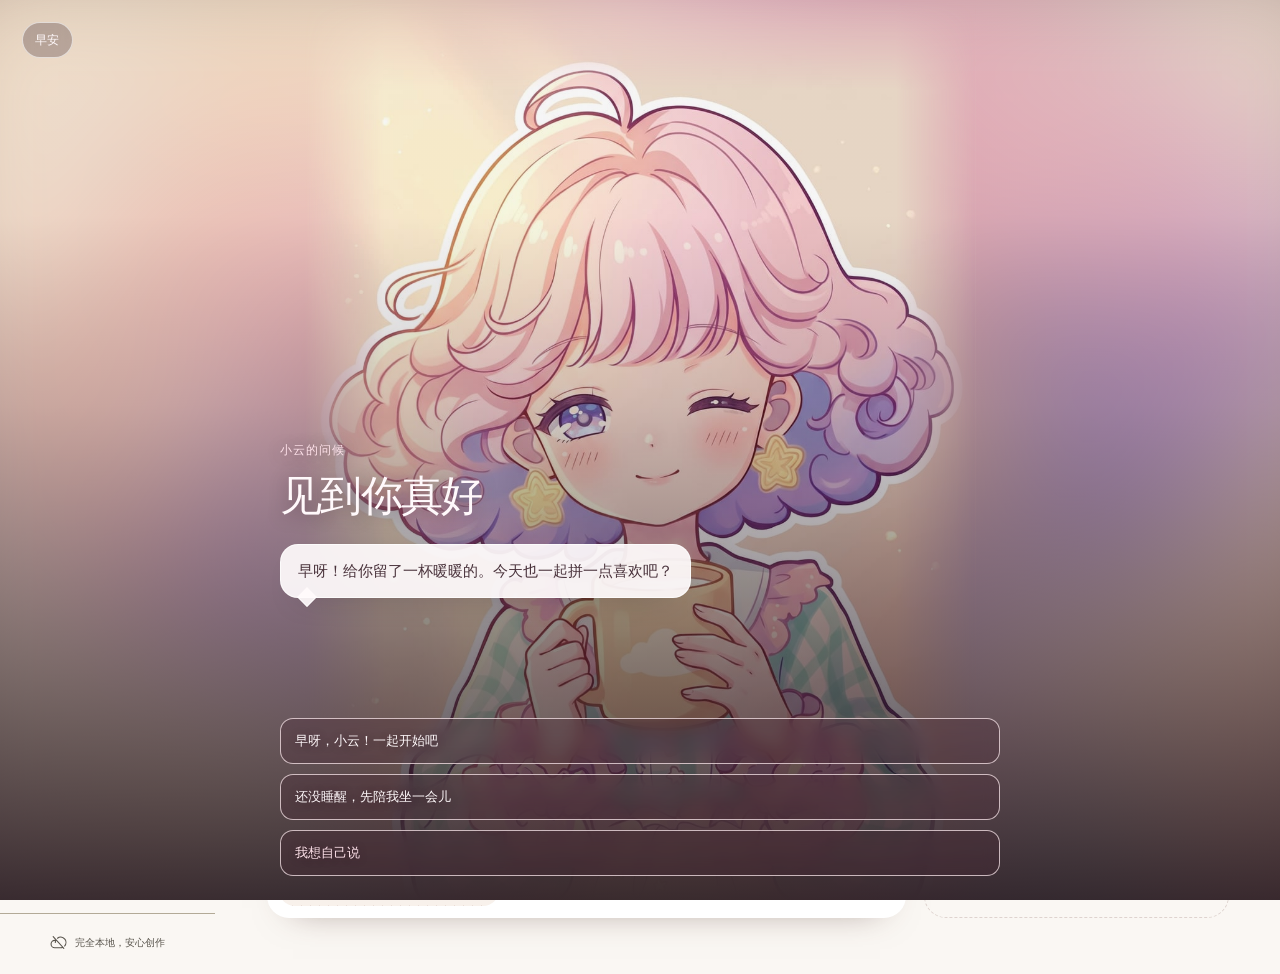
==== app/index.html @ eec819b8 "Publish verified Xingzi Beads distribution" ====
<!doctype html>
<html lang="zh-CN">
  <head>
    <meta charset="UTF-8" />
    <meta name="viewport" content="width=device-width, initial-scale=1, viewport-fit=cover" />
    <meta name="theme-color" content="" />
    <meta name="color-scheme" content="light dark" />
    <meta name="apple-mobile-web-app-capable" content="yes" />
    <meta name="apple-mobile-web-app-status-bar-style" content="default" />
    <meta name="description" content="星子拼豆，本地拼豆辅助工作室。照片转像素、科学路线与逐豆制作。" />
    <link rel="icon" href="./icon.svg" />
    <link rel="apple-touch-icon" href="./icon-192.png" />
    <title>星子拼豆 · 拼豆工作室</title>
    <style>/* The only source of application colors; loaded before first paint. */
:root {
  font-family:
    "PingFang SC",
    "Microsoft YaHei",
    -apple-system,
    BlinkMacSystemFont,
    "Segoe UI",
    sans-serif;
  color: var(--text-primary);
  background: var(--background);
  font-synthesis: none;
  color-scheme: light;
  text-rendering: optimizeLegibility;
  -webkit-font-smoothing: antialiased;
  --background: #f5f6f8;
  --surface: #ffffff;
  --surface-elevated: #ffffff;
  --surface-soft: #f9fafb;
  --overlay: rgba(255, 255, 255, 0.96);
  --border: #75818d;
  --divider: #eceef1;
  --text-primary: #29323b;
  --text-secondary: #68737f;
  --text-disabled: #9aa4af;
  --accent: #ad4938;
  --accent-hover: #983e30;
  --accent-soft: #fcf0ec;
  --success: #3d754f;
  --warning: #8c5c17;
  --danger: #b14e42;
  --shadow: 0 12px 35px rgba(36, 44, 59, 0.12);
  --scrim: rgba(18, 24, 32, 0.48);
  --canvas-bg: #f7f8fa;
  --grid-line: rgba(93, 105, 118, 0.2);
  --grid-line-major: rgba(93, 105, 118, 0.3);
  --grid-margin: rgba(173, 73, 56, 0.07);
  --cell-empty: #f7f8fa;
  --cell-selected: rgba(65, 141, 175, 0.28);
  --cell-done: rgba(246, 248, 250, 0.78);
  --cell-next: rgba(199, 96, 76, 0.2);
  --highlight: rgba(199, 96, 76, 0.2);
  --text-on-accent: #ffffff;
  --bead-highlight: rgba(255, 255, 255, 0.4);
  --bead-shadow: rgba(20, 28, 36, 0.08);
  --focus-ring: var(--accent);
  --scrim-border: rgba(255, 255, 255, 0.6);
  --skeleton: #e9edf1;
  --checker-a: #e6e9ed;
  --checker-b: #f7f8fa;

  --success-soft: #eaf0ec;
  --success-solid: #42674c;
  --text-on-success: #ffffff;
  --danger-soft: #fcf0ee;
  --selection-stroke: #246e8a;
  --selection-draft: rgba(65, 141, 175, 0.16);
  --cell-muted: rgba(246, 248, 250, 0.88);
  --data-label-light: #ffffff;
  --data-label-dark: #101418;
  --material-shadow: rgba(0, 0, 0, 0.12);
  --illustration-1: #dcaca2;
  --illustration-2: #d3a7a2;
  --illustration-3: #b48e95;
  --illustration-4: #729ca1;
  --illustration-5: #85aaa9;
  --illustration-6: #98b8b6;
  /* Compatibility aliases for existing page styles. */
  --bg: var(--background);
  --canvas: var(--canvas-bg);
  --text: var(--text-primary);
  --muted: var(--text-secondary);
  --subtle: var(--text-secondary);
  --line: var(--border);
  --sidebar: 216px;
  --header: 70px;
  --radius: 14px;
}
:root[data-theme="dark"] {
  color-scheme: dark;
  /* Night is drawn from the home page: warm plum-charcoal, dusty rose ink. */
  --background: #171315;
  --surface: #211b1e;
  --surface-elevated: #2a2225;
  --surface-soft: #241d20;
  --overlay: rgba(33, 27, 30, 0.97);
  --border: #5e4d51;
  --divider: #34292d;
  --text-primary: #f3eae7;
  --text-secondary: #b9a9a6;
  --text-disabled: #8a7a76;
  --accent: #e8b3bd;
  --accent-hover: #f2c4cc;
  --accent-soft: #39292e;
  --success: #a7c9ae;
  --warning: #e3bd82;
  --danger: #e79086;
  --shadow: 0 16px 40px rgba(0, 0, 0, 0.55);
  --scrim: rgba(12, 8, 10, 0.66);
  --canvas-bg: #1b1619;
  --grid-line: rgba(214, 180, 184, 0.16);
  --grid-line-major: rgba(214, 180, 184, 0.26);
  --grid-margin: rgba(232, 179, 189, 0.06);
  --cell-empty: #1b1619;
  --cell-selected: rgba(224, 178, 124, 0.26);
  --cell-done: rgba(23, 19, 21, 0.62);
  --cell-next: rgba(224, 138, 128, 0.22);
  --highlight: rgba(224, 138, 128, 0.22);
  --text-on-accent: #2b1a1f;
  --bead-highlight: rgba(255, 255, 255, 0.2);
  --bead-shadow: rgba(0, 0, 0, 0.45);
  --focus-ring: #f0c0c8;
  --scrim-border: rgba(255, 255, 255, 0.16);
  --skeleton: #2c2327;
  --checker-a: #2b2226;
  --checker-b: #1b1619;
  --bg: var(--background);
  --canvas: var(--canvas-bg);
  --text: var(--text-primary);
  --muted: var(--text-secondary);
  --subtle: var(--text-secondary);
  --line: var(--border);

  --success-soft: #26332b;
  --success-solid: #a7c9ae;
  --text-on-success: #1b221c;
  --danger-soft: #3b2728;
  --selection-stroke: #e0b27c;
  --selection-draft: rgba(224, 178, 124, 0.16);
  --cell-muted: rgba(23, 19, 21, 0.82);
  --data-label-light: #ffffff;
  --data-label-dark: #141011;
  --material-shadow: rgba(0, 0, 0, 0.45);
  --illustration-1: #b08a84;
  --illustration-2: #a17f7a;
  --illustration-3: #9a7b84;
  --illustration-4: #7d6a79;
  --illustration-5: #8d757c;
  --illustration-6: #a98b90;
}
</style>
    <style>
      html, body, #root { min-height: 100%; margin: 0; }
      body { background: inherit; }
    </style>
    <script>
      (() => {
        // Day and night are the only two states. A device's system preference
        // seeds the very first visit; after that the stored choice wins.
        let preference = 'light';
        try {
          const saved = localStorage.getItem('bead-theme');
          if (saved === 'dark' || saved === 'light') preference = saved;
          else {
            preference = window.matchMedia?.('(prefers-color-scheme: dark)').matches ? 'dark' : 'light';
            localStorage.setItem('bead-theme', preference);
          }
        } catch {
          preference = window.matchMedia?.('(prefers-color-scheme: dark)').matches ? 'dark' : 'light';
        }
        const dark = preference === 'dark';
        const root = document.documentElement;
        root.dataset.theme = dark ? 'dark' : 'light';
        root.style.colorScheme = root.dataset.theme;
        document.querySelector('meta[name="theme-color"]').content = getComputedStyle(root).getPropertyValue('--background').trim();
        document.querySelector('meta[name="apple-mobile-web-app-status-bar-style"]').content = dark ? 'black-translucent' : 'default';
        const manifest = document.createElement('link');
        manifest.rel = 'manifest';
        manifest.href = './manifest-' + root.dataset.theme + '.webmanifest';
        document.head.appendChild(manifest);
      })();
    </script>
    <script type="module" crossorigin src="./assets/index-PpJ5P55W.js"></script>
    <link rel="stylesheet" crossorigin href="./assets/index--NCwrUU3.css">
  </head>
  <body>
    <div id="root"></div>
  </body>
</html>
---- app/assets/index--NCwrUU3.css ----
.privacy-gate{position:fixed;top:0;right:0;bottom:0;left:0;z-index:600;display:grid;place-items:center;overflow:auto;padding:max(18px,env(safe-area-inset-top)) 16px max(18px,env(safe-area-inset-bottom));background:radial-gradient(90% 60% at 50% 0%,rgba(255,255,255,.72),transparent 70%),radial-gradient(70% 50% at 92% 100%,rgba(201,123,132,.16),transparent 72%),var(--background, #f4f1ea);color:var(--text-primary, #1f1f1d);font-family:var(--font-sans, "Noto Sans SC", "PingFang SC", "Microsoft YaHei", sans-serif)}.privacy-gate:before{content:"";position:fixed;top:0;right:0;bottom:0;left:0;pointer-events:none;background-image:radial-gradient(circle,rgba(140,133,116,.24) 1px,transparent 1.2px);background-size:22px 22px;opacity:.4;mask-image:radial-gradient(70% 55% at 50% 40%,#000 0%,transparent 82%);-webkit-mask-image:radial-gradient(70% 55% at 50% 40%,#000 0%,transparent 82%)}.privacy-gate-card{position:relative;width:min(560px,100%);max-height:calc(100dvh - 36px);display:flex;flex-direction:column;border:1px solid var(--divider, #e2dccd);border-radius:22px;background:var(--surface-elevated, #ffffff);box-shadow:0 26px 70px -30px #2620186b,0 2px 6px #2620180f;overflow:hidden}.privacy-gate-head{padding:26px 26px 4px}.privacy-badge{display:inline-flex;align-items:center;gap:7px;padding:5px 11px;border:1px solid var(--divider, #e2dccd);border-radius:999px;color:var(--text-secondary, #57534b);font-size:12px;letter-spacing:.04em}.privacy-gate-head h1{margin:14px 0 8px;font-family:var(--font-serif, "Noto Serif SC", "Songti SC", serif);font-size:clamp(24px,5.4vw,30px);line-height:1.25;letter-spacing:-.01em}.privacy-lead{margin:0;color:var(--text-secondary, #57534b);font-size:14px;line-height:1.8}.privacy-gate-body{overflow-y:auto;padding:14px 26px 4px;-webkit-overflow-scrolling:touch}.privacy-points{display:flex;flex-direction:column;gap:12px;margin:0;padding:0;list-style:none}.privacy-points li{display:grid;grid-template-columns:84px 1fr;gap:10px;padding-bottom:12px;border-bottom:1px dashed var(--divider, #e2dccd)}.privacy-points li:last-child{border-bottom:0;padding-bottom:0}.privacy-points strong{font-size:13.5px;font-weight:700;color:var(--text-primary, #1f1f1d)}.privacy-points span{color:var(--text-secondary, #57534b);font-size:13px;line-height:1.75}.privacy-note{margin:16px 0 0;padding:12px 14px;border-radius:12px;background:var(--surface-soft, #efebe1);color:var(--text-secondary, #57534b);font-size:12.5px;line-height:1.75}.privacy-links{margin:14px 0 0;color:var(--text-secondary, #57534b);font-size:13px;line-height:1.9}.privacy-links button{padding:0 2px;border:0;background:none;color:var(--text-primary, #1f1f1d);font:inherit;font-weight:600;text-decoration:underline;text-decoration-color:#a63d338c;text-underline-offset:4px;cursor:pointer}.privacy-gate-foot{padding:14px 26px 20px;border-top:1px solid var(--divider, #e2dccd);background:var(--surface, #fbfaf6)}.privacy-actions{display:flex;gap:10px}.privacy-actions>button{flex:1;min-height:48px;display:inline-flex;align-items:center;justify-content:center;gap:7px;padding:0 16px;border-radius:999px;font:inherit;font-size:15px;font-weight:600;cursor:pointer}.privacy-primary{border:1px solid var(--accent, #26262a);background:var(--accent, #26262a);color:var(--text-on-accent, #fbfaf6)}.privacy-primary:hover{background:var(--accent-hover, #101012)}.privacy-secondary{border:1px solid var(--border, #b3aa97);background:transparent;color:var(--text-secondary, #57534b)}.privacy-secondary:hover{background:var(--surface-soft, #efebe1)}.privacy-actions>button:focus-visible{outline:3px solid var(--focus-ring, #26262a);outline-offset:3px}.privacy-meta{margin:10px 0 0;text-align:center;color:var(--text-disabled, #9a9488);font-size:11.5px}.privacy-gate-declined{text-align:center}.privacy-declined-card{position:relative;width:min(440px,100%);padding:34px 26px 26px;border:1px solid var(--divider, #e2dccd);border-radius:22px;background:var(--surface-elevated, #ffffff);box-shadow:var(--e2, 0 14px 34px -10px rgba(38, 32, 24, .22))}.privacy-declined-card h1{margin:14px 0 10px;font-family:var(--font-serif, "Noto Serif SC", "Songti SC", serif);font-size:24px}.privacy-declined-card p{margin:8px 0;color:var(--text-secondary, #57534b);font-size:13.5px;line-height:1.8}.privacy-declined-hint{color:var(--text-disabled, #9a9488)!important;font-size:12.5px!important}.privacy-declined-card .privacy-actions{margin-top:18px}.legal-viewer{position:fixed;top:0;right:0;bottom:0;left:0;z-index:700;display:flex;flex-direction:column;background:var(--surface, #fbfaf6)}.legal-viewer-bar{display:grid;grid-template-columns:1fr auto 1fr;align-items:center;gap:8px;min-height:calc(54px + env(safe-area-inset-top));padding:env(safe-area-inset-top) 12px 0;border-bottom:1px solid var(--divider, #e2dccd);background:var(--surface-elevated, #ffffff)}.legal-viewer-bar strong{font-size:15px;font-weight:600}.legal-back{justify-self:start;display:inline-flex;align-items:center;gap:4px;min-height:40px;padding:0 10px 0 4px;border:0;border-radius:999px;background:none;color:var(--text-primary, #1f1f1d);font:inherit;font-size:14px;cursor:pointer}.legal-back:hover{background:var(--surface-soft, #efebe1)}.legal-frame{flex:1;width:100%;border:0;background:var(--background, #f4f1ea)}@media(max-width:420px){.privacy-gate{padding-inline:10px}.privacy-gate-card{max-height:calc(100dvh - 20px);border-radius:18px}.privacy-gate-head{padding:20px 18px 2px}.privacy-gate-body{padding:10px 18px 2px}.privacy-gate-foot{padding:12px 18px 16px}.privacy-points li{grid-template-columns:72px 1fr}.privacy-actions>button{min-height:46px;font-size:14px}}@media(prefers-color-scheme:dark){.privacy-gate{background:radial-gradient(90% 60% at 50% 0%,rgba(232,179,189,.08),transparent 70%),radial-gradient(70% 50% at 92% 100%,rgba(201,123,132,.12),transparent 72%),#171214;color:#f4efea}.privacy-gate-card,.privacy-declined-card,.legal-viewer-bar{background:#211b1d;border-color:#3b3235}.privacy-gate-foot{background:#1b1618;border-color:#3b3235}.privacy-note{background:#2a2225}.privacy-primary{background:#e8b3bd;border-color:#e8b3bd;color:#241a1d}.privacy-primary:hover{background:#f2c4cc}.privacy-secondary{border-color:#5a4b50;color:#e6ddd7}.privacy-secondary:hover,.legal-back:hover{background:#2a2225}.privacy-declined-card h1,.privacy-gate-head h1,.privacy-points strong,.legal-viewer-bar strong{color:#f4efea}.privacy-points span,.privacy-lead,.privacy-links,.privacy-declined-card p{color:#cfc2bd}.privacy-links button{color:#f4efea}.legal-frame{background:#171214}}.mk{display:flex;flex-direction:column;gap:14px;max-width:780px;margin:0 auto;padding:18px 16px 10px;min-height:calc(100dvh - var(--header))}.mk-top{display:flex;align-items:center;gap:12px;padding:2px 2px 0}.mk-icon{flex:0 0 auto;width:40px;height:40px;display:grid;place-items:center;border-radius:var(--r-full);border:1px solid var(--divider);background:var(--surface);color:var(--text-secondary);transition:background var(--dur-1) var(--ease-out)}.mk-icon:hover{background:var(--surface-soft);color:var(--text-primary)}.mk-heading{flex:1;min-width:0;display:flex;flex-direction:column;gap:1px}.mk-heading strong{font-family:var(--font-serif);font-size:18px;font-weight:600;line-height:1.35;white-space:nowrap;overflow:hidden;text-overflow:ellipsis}.mk-kicker{font-size:10.5px}.mk-stage{position:relative;flex:1;min-height:400px;border-radius:var(--r-lg);background:var(--surface);border:1px solid var(--divider);overflow:hidden;touch-action:none;-webkit-user-select:none;user-select:none;cursor:crosshair}.mk-canvas{position:absolute;top:0;right:0;bottom:0;left:0;display:block;width:100%;height:100%}.mk-zoom{position:absolute;z-index:3;top:12px;right:12px;display:flex;align-items:center;gap:2px;min-height:36px;padding:3px;border:1px solid var(--divider);border-radius:var(--r-md);background:color-mix(in srgb,var(--surface) 94%,transparent);box-shadow:var(--e1);color:var(--text-secondary);cursor:default;touch-action:manipulation}.mk-zoom button{display:grid;place-items:center;width:30px;height:30px;border:0;border-radius:var(--r-sm);background:transparent;color:inherit;cursor:pointer}.mk-zoom button:hover{background:var(--surface-soft);color:var(--text-primary)}.mk-zoom button:disabled{opacity:.35;cursor:default}.mk-zoom button:focus-visible{outline:2px solid var(--text-secondary);outline-offset:1px}.mk-zoom span{min-width:42px;text-align:center;font-family:var(--font-mono);font-size:11px;font-variant-numeric:tabular-nums}.mk-marker{position:absolute;border-radius:50%;border:1.5px solid var(--text-primary);pointer-events:none;animation:mk-breathe 2.6s var(--ease-out) infinite}@keyframes mk-breathe{0%,to{opacity:.18;transform:scale(.94)}50%{opacity:.78;transform:scale(1)}}.mk-peek{position:absolute;top:14px;right:14px;bottom:14px;left:14px;width:calc(100% - 28px);height:calc(100% - 28px);object-fit:contain;opacity:0;pointer-events:none;transition:opacity var(--dur-2) var(--ease-out);filter:saturate(.92)}.mk-peek.is-on{opacity:.94}.mk-peek-label{position:absolute;left:50%;bottom:14px;transform:translate(-50%);padding:6px 12px;border-radius:var(--r-full);background:var(--surface);border:1px solid var(--divider);font-size:11px;color:var(--text-secondary);pointer-events:none;animation:mk-fade var(--dur-2) var(--ease-out)}@keyframes mk-fade{0%{opacity:0;transform:translate(-50%,4px)}to{opacity:1;transform:translate(-50%)}}.mk-ritual{position:absolute;left:50%;bottom:22px;transform:translate(-50%);margin:0;font-family:var(--font-serif);font-size:14px;color:var(--text-secondary);pointer-events:none;animation:mk-fade .6s var(--ease-out) both}.mk-loading,.mk-empty{position:absolute;top:0;right:0;bottom:0;left:0;display:flex;flex-direction:column;align-items:center;justify-content:center;gap:10px;text-align:center;padding:24px;background:color-mix(in srgb,var(--surface) 88%,transparent);-webkit-backdrop-filter:blur(2px);backdrop-filter:blur(2px)}.mk-empty h2{margin:0;font-family:var(--font-serif);font-size:24px}.mk-empty p{margin:0;font-size:13px;color:var(--text-secondary)}.mk-foot{display:flex;flex-direction:column;gap:10px;padding-bottom:4px}.mk-color{display:flex;align-items:center;gap:14px;padding:12px 16px;border-radius:var(--r-md);background:var(--surface);border:1px solid var(--divider);box-shadow:var(--e1)}.mk-swatch{flex:0 0 auto;width:44px;height:44px;border-radius:var(--r-sm);box-shadow:inset 0 0 0 1px #0000001f}.mk-color-text{flex:1;min-width:0;display:flex;flex-direction:column;gap:1px}.mk-code{font-family:var(--font-mono);font-size:17px;font-weight:600;letter-spacing:.02em;color:var(--text-primary)}.mk-name{font-size:12.5px;color:var(--text-secondary);white-space:nowrap;overflow:hidden;text-overflow:ellipsis}.mk-left{text-align:right;display:flex;flex-direction:column;gap:1px}.mk-left b{font-family:var(--font-mono);font-size:24px;font-weight:600;line-height:1;color:var(--text-primary)}.mk-left small{font-size:11px;color:var(--text-disabled)}.mk-sub{display:grid;grid-template-columns:1fr 1fr;gap:10px}.mk-progress{display:flex;align-items:center;gap:10px;padding:2px 2px 0;font-size:11px;color:var(--text-disabled)}.mk-track{flex:1;height:2px;border-radius:2px;background:var(--divider);overflow:hidden}.mk-track i{display:block;height:100%;background:var(--text-primary);transition:width var(--dur-3) var(--ease-out)}.mk-legend{display:flex;align-items:center;justify-content:center;gap:14px;min-height:16px;color:var(--text-disabled);font-size:10.5px}.mk-legend span{display:inline-flex;align-items:center;gap:5px;white-space:nowrap}.mk-legend-mark{display:inline-block;width:10px;height:10px;border-radius:50%;box-sizing:border-box}.mk-legend-mark.is-pending{background:var(--text-primary);opacity:.9}.mk-legend-mark.is-settled{background:var(--text-primary);opacity:.28}.mk-legend-mark.is-target{border:1.5px solid var(--text-primary);background:transparent}.mk-hint{display:flex;align-items:center;justify-content:center;gap:6px;margin:0;font-size:11px;color:var(--text-disabled)}.mk-note{position:fixed;z-index:60;left:calc(50% + var(--sidebar) / 2);bottom:30px;translate:-50% 0;display:inline-flex;align-items:center;gap:7px;padding:6px 12px 6px 10px;white-space:nowrap;border-radius:var(--r-full);border:1px solid color-mix(in srgb,var(--border) 26%,transparent);background:linear-gradient(168deg,#fdfbf4f7,#f3ecdcf7);box-shadow:0 1px #ffffffe6 inset,0 -1px #7a6c521a inset,0 10px 20px -14px #342a1a73,0 2px 5px -3px #342a1a29;font-size:12px;line-height:1.5;color:var(--text-primary);pointer-events:none;animation:mk-note-in .2s var(--ease-out) both}.mk-note-dot{flex:0 0 auto;width:9px;height:9px;border-radius:50%;box-shadow:inset 0 -1px 1px #0000003d,inset 0 1px 1px #ffffff80}.mk-note b{font-family:var(--font-mono);font-size:13px;font-weight:700;font-variant-numeric:tabular-nums}.mk-note.is-leaving{animation:mk-note-out .16s var(--ease-out) both}@keyframes mk-note-in{0%{opacity:0;transform:translateY(6px)}to{opacity:1;transform:translateY(0)}}@keyframes mk-note-out{0%{opacity:1;transform:translateY(0)}to{opacity:0;transform:translateY(4px)}}:root[data-theme=dark] .mk-note{border-color:color-mix(in srgb,var(--border) 34%,transparent);background:linear-gradient(168deg,#2b2d30f7,#1d1f22f7);box-shadow:0 1px #ffffff14 inset,0 -1px #0000008c inset,0 10px 20px -14px #000000b3,0 2px 5px -3px #00000073}@media(max-width:760px){.mk-note{left:50%;bottom:calc(84px + env(safe-area-inset-bottom,0px))}}@media(prefers-reduced-motion:reduce){.mk-note.is-leaving{opacity:0}}@media(max-width:760px){.mk{padding:12px 12px 88px;min-height:calc(100dvh - var(--header));gap:12px}.mk-stage{min-height:46dvh}.mk-color{padding:10px 14px}.mk-swatch{width:38px;height:38px}.mk-hint{display:none}}:root{font-family:PingFang SC,Microsoft YaHei,-apple-system,BlinkMacSystemFont,Segoe UI,sans-serif;color:var(--text-primary);background:var(--background);font-synthesis:none;color-scheme:light;text-rendering:optimizeLegibility;-webkit-font-smoothing:antialiased;--background: #f5f6f8;--surface: #ffffff;--surface-elevated: #ffffff;--surface-soft: #f9fafb;--overlay: rgba(255, 255, 255, .96);--border: #75818d;--divider: #eceef1;--text-primary: #29323b;--text-secondary: #68737f;--text-disabled: #9aa4af;--accent: #ad4938;--accent-hover: #983e30;--accent-soft: #fcf0ec;--success: #3d754f;--warning: #8c5c17;--danger: #b14e42;--shadow: 0 12px 35px rgba(36, 44, 59, .12);--scrim: rgba(18, 24, 32, .48);--canvas-bg: #f7f8fa;--grid-line: rgba(93, 105, 118, .2);--grid-line-major: rgba(93, 105, 118, .3);--grid-margin: rgba(173, 73, 56, .07);--cell-empty: #f7f8fa;--cell-selected: rgba(65, 141, 175, .28);--cell-done: rgba(246, 248, 250, .78);--cell-next: rgba(199, 96, 76, .2);--highlight: rgba(199, 96, 76, .2);--text-on-accent: #ffffff;--bead-highlight: rgba(255, 255, 255, .4);--bead-shadow: rgba(20, 28, 36, .08);--focus-ring: var(--accent);--scrim-border: rgba(255, 255, 255, .6);--skeleton: #e9edf1;--checker-a: #e6e9ed;--checker-b: #f7f8fa;--success-soft: #eaf0ec;--success-solid: #42674c;--text-on-success: #ffffff;--danger-soft: #fcf0ee;--selection-stroke: #246e8a;--selection-draft: rgba(65, 141, 175, .16);--cell-muted: rgba(246, 248, 250, .88);--data-label-light: #ffffff;--data-label-dark: #101418;--material-shadow: rgba(0, 0, 0, .12);--illustration-1: #dcaca2;--illustration-2: #d3a7a2;--illustration-3: #b48e95;--illustration-4: #729ca1;--illustration-5: #85aaa9;--illustration-6: #98b8b6;--bg: var(--background);--canvas: var(--canvas-bg);--text: var(--text-primary);--muted: var(--text-secondary);--subtle: var(--text-secondary);--line: var(--border);--sidebar: 216px;--header: 70px;--radius: 14px}:root[data-theme=dark]{color-scheme:dark;--background: #171315;--surface: #211b1e;--surface-elevated: #2a2225;--surface-soft: #241d20;--overlay: rgba(33, 27, 30, .97);--border: #5e4d51;--divider: #34292d;--text-primary: #f3eae7;--text-secondary: #b9a9a6;--text-disabled: #8a7a76;--accent: #e8b3bd;--accent-hover: #f2c4cc;--accent-soft: #39292e;--success: #a7c9ae;--warning: #e3bd82;--danger: #e79086;--shadow: 0 16px 40px rgba(0, 0, 0, .55);--scrim: rgba(12, 8, 10, .66);--canvas-bg: #1b1619;--grid-line: rgba(214, 180, 184, .16);--grid-line-major: rgba(214, 180, 184, .26);--grid-margin: rgba(232, 179, 189, .06);--cell-empty: #1b1619;--cell-selected: rgba(224, 178, 124, .26);--cell-done: rgba(23, 19, 21, .62);--cell-next: rgba(224, 138, 128, .22);--highlight: rgba(224, 138, 128, .22);--text-on-accent: #2b1a1f;--bead-highlight: rgba(255, 255, 255, .2);--bead-shadow: rgba(0, 0, 0, .45);--focus-ring: #f0c0c8;--scrim-border: rgba(255, 255, 255, .16);--skeleton: #2c2327;--checker-a: #2b2226;--checker-b: #1b1619;--bg: var(--background);--canvas: var(--canvas-bg);--text: var(--text-primary);--muted: var(--text-secondary);--subtle: var(--text-secondary);--line: var(--border);--success-soft: #26332b;--success-solid: #a7c9ae;--text-on-success: #1b221c;--danger-soft: #3b2728;--selection-stroke: #e0b27c;--selection-draft: rgba(224, 178, 124, .16);--cell-muted: rgba(23, 19, 21, .82);--data-label-light: #ffffff;--data-label-dark: #141011;--material-shadow: rgba(0, 0, 0, .45);--illustration-1: #b08a84;--illustration-2: #a17f7a;--illustration-3: #9a7b84;--illustration-4: #7d6a79;--illustration-5: #8d757c;--illustration-6: #a98b90}*{box-sizing:border-box}body{margin:0;min-width:320px;color:var(--text-primary);background:var(--background)}#root{min-height:100dvh;background:var(--background)}button,input,select,textarea{font:inherit}button{cursor:pointer}button,a,input,select,textarea{-webkit-tap-highlight-color:transparent}button{color:inherit}button:disabled{cursor:not-allowed;opacity:.42}button:focus-visible,input:focus-visible,select:focus-visible,textarea:focus-visible,a:focus-visible{outline:3px solid var(--focus-ring);outline-offset:3px}button{transition:background .17s,color .17s,transform .17s}button:active:not(:disabled){transform:translateY(1px)}button svg{flex-shrink:0}h1,h2,h3,h4,p{margin:0}h1{font-size:27px;font-weight:650;letter-spacing:-.7px;line-height:1.4}h2{font-size:19px;font-weight:650}h3{font-size:14px;font-weight:650}h4{font-size:14px}p{font-size:13px;line-height:1.85;color:var(--muted)}small{font-size:11px}strong,b{font-weight:600}input:not([type=range],[type=checkbox],[type=radio],[type=color]),select,textarea{width:100%;min-height:42px;padding:10px 12px;border:1px solid var(--line);border-radius:8px;background:var(--surface);color:var(--text);font-size:12px;outline-offset:2px}input::placeholder,textarea::placeholder{color:var(--muted)}input[type=checkbox],input[type=radio]{accent-color:var(--accent)}select option,select optgroup{color:var(--text-primary);background:var(--surface-elevated)}input[type=range]::-webkit-slider-runnable-track{height:4px;border-radius:999px;background:var(--divider)}input[type=range]::-webkit-slider-thumb{width:16px;height:16px;margin-top:-6px;border:2px solid var(--surface-elevated);border-radius:50%;background:var(--accent);box-shadow:0 1px 4px var(--bead-shadow);-webkit-appearance:none;-moz-appearance:none;appearance:none}input[type=range]::-moz-range-track{height:4px;border-radius:999px;background:var(--divider)}input[type=range]::-moz-range-thumb{width:12px;height:12px;border:2px solid var(--surface-elevated);border-radius:50%;background:var(--accent)}*{scrollbar-color:var(--text-disabled) var(--surface-soft);scrollbar-width:thin}*::-webkit-scrollbar{width:10px;height:10px}*::-webkit-scrollbar-track{background:var(--surface-soft)}*::-webkit-scrollbar-thumb{border:3px solid var(--surface-soft);border-radius:999px;background:var(--text-disabled)}select{cursor:pointer}input[type=range]{-webkit-appearance:none;-moz-appearance:none;appearance:none;background:transparent;accent-color:var(--accent);width:100%;height:4px;cursor:pointer;margin:14px 0 0}progress{-webkit-appearance:none;-moz-appearance:none;appearance:none;width:100%;height:5px;border:0;overflow:hidden;border-radius:8px;background:var(--line)}progress::-webkit-progress-bar{background:var(--line);border-radius:8px}progress::-webkit-progress-value{background:var(--accent);border-radius:8px}progress::-moz-progress-bar{background:var(--accent)}.app-shell{display:flex;min-height:100dvh}.sidebar{position:fixed;inset:0 auto 0 0;width:var(--sidebar);background:var(--surface);border-right:1px solid var(--line);padding:30px 20px 0;display:flex;flex-direction:column;z-index:25}.brand{display:flex;align-items:center;gap:12px;border:0;background:none;text-align:left;padding:0 10px}.brand-symbol{display:grid;grid-template-columns:repeat(2,11px);grid-template-rows:repeat(2,11px);gap:4px;transform:rotate(-7deg)}.brand-symbol i{display:block;background:var(--accent);border-radius:3px;position:relative}.brand-symbol i:after{content:"";position:absolute;width:3px;height:3px;border-radius:50%;background:var(--surface);top:4px;left:4px}.brand strong{font-size:20px;letter-spacing:1px;display:block;line-height:1.25;white-space:nowrap}.brand small{font-size:10px;letter-spacing:1px;color:var(--muted)}.sidebar-new{border:1px solid var(--brand-line);background:var(--brand-soft);color:var(--brand-ink);border-radius:9px;min-height:43px;display:flex;align-items:center;justify-content:center;gap:9px;font-size:12px;font-weight:600;margin:30px 0 28px}.sidebar-new:hover{background:var(--line)}.sidebar-label{font-size:10px;color:var(--muted);padding:0 14px;margin-bottom:12px}.sidebar nav{display:flex;flex-direction:column;gap:6px}.sidebar nav button{display:flex;align-items:center;gap:13px;background:none;border:0;padding:13px 14px;font-size:12px;color:var(--text-secondary);border-radius:8px;text-align:left;white-space:nowrap;position:relative;min-height:44px}.sidebar nav button:hover{background:var(--surface-soft)}.sidebar nav button.active{background:var(--brand-soft);color:var(--brand-ink);font-weight:600}.sidebar nav button.active i{width:5px;height:5px;border-radius:50%;background:var(--brand);margin-left:auto}.sidebar-bottom{margin-top:auto;padding-top:35px}.sidebar-tip{background:var(--surface-soft);border:1px solid var(--line);padding:18px 15px;border-radius:10px;margin-bottom:22px}.sidebar-tip svg{color:var(--brand);margin-bottom:12px}.sidebar-tip strong{display:block;font-size:12px;margin-bottom:7px}.sidebar-tip p{font-size:11px;line-height:1.85}.sidebar-help{display:flex;align-items:center;gap:11px;background:none;border:0;width:100%;padding:12px;color:var(--text-secondary);font-size:12px}.sidebar-help svg:last-child{margin-left:auto}.sidebar-local{margin:18px -20px 0;border-top:1px solid var(--line);height:57px;display:flex;align-items:center;justify-content:center;gap:8px;font-size:10px;color:var(--muted)}.app-content{margin-left:var(--sidebar);width:calc(100% - var(--sidebar));min-width:0}.topbar{height:var(--header);background:var(--surface);border-bottom:1px solid var(--line);display:flex;align-items:center;justify-content:space-between;padding:0 34px;position:relative;z-index:15}.topbar-location{font-size:12px;font-weight:500;display:flex;align-items:center;gap:12px}.topbar-location>span{font-size:9px;font-weight:400;color:var(--muted);border:1px solid var(--line);border-radius:4px;padding:2px 4px}.topbar-actions{display:flex;align-items:center;gap:12px}.save-indicator,.offline-indicator{display:flex;align-items:center;gap:6px;font-size:10px;color:var(--muted)}.save-indicator svg{color:var(--success)}.save-indicator.error{color:var(--accent)}.topbar-divider{width:1px;height:17px;background:var(--line);margin:0 4px}.user-avatar{display:grid;place-items:center;width:29px;height:29px;border-radius:50%;background:var(--accent-soft);color:var(--accent);font-size:11px;margin-left:7px}.brand-symbol-img{width:36px;height:36px;border-radius:10px;flex:none}@media(max-width:760px){.brand-symbol-img{width:29px;height:29px}}.mobile-brand,.mobile-nav{display:none}.page-content{animation:page-enter .2s ease-out}.loading-screen{padding:100px;text-align:center;color:var(--muted)}.btn{min-height:39px;padding:10px 15px;display:inline-flex;align-items:center;justify-content:center;gap:8px;border:1px solid var(--line);border-radius:8px;background:var(--surface);font-size:11px;font-weight:500;line-height:1.3;white-space:nowrap}.btn:not(.btn--ink):not(.btn--key):not(.btn--press):not(.btn--stamp):hover:not(:disabled){background:var(--surface-soft)}.btn.primary{background:var(--accent);border-color:var(--accent);color:var(--text-on-accent)}.btn.primary:hover:not(:disabled){background:var(--accent-hover)}.btn.quiet{border-color:transparent;background:none;color:var(--muted)}.btn.danger{background:color-mix(in srgb,var(--danger) 14%,var(--surface));color:var(--danger);border-color:color-mix(in srgb,var(--danger) 30%,var(--surface))}.btn.full{width:100%}.btn small{margin-left:auto;color:var(--muted)}.icon-button{width:33px;height:33px;display:inline-flex;align-items:center;justify-content:center;border:0;border-radius:6px;background:none;color:var(--text-secondary);padding:0}.icon-button:hover:not(:disabled){background:var(--surface-soft);color:var(--text)}.icon-button.active{background:var(--accent-soft);color:var(--accent)}.text-button{display:inline-flex;align-items:center;gap:7px;border:0;background:none;color:var(--muted);padding:4px 0;font-size:10px}.text-button:hover{color:var(--accent)}.button-row{display:flex;align-items:center;gap:10px}.button-row.spread{justify-content:space-between}.panel{background:var(--surface);border:1px solid var(--line);border-radius:var(--radius);box-shadow:var(--shadow)}.standard-page{padding:32px 34px 46px;max-width:1600px;margin:0 auto}.page-heading{display:flex;align-items:center;justify-content:space-between;gap:20px;margin-bottom:26px}.page-heading h1{margin-bottom:7px}.page-heading p{font-size:12px}.breadcrumb{font-size:10px;color:var(--muted);margin-bottom:13px;display:flex;gap:10px}.breadcrumb span{color:var(--text-secondary)}.section-heading{display:flex;align-items:center;justify-content:space-between;gap:14px;margin-bottom:16px}.section-heading h3{display:flex;align-items:center;gap:8px}.section-heading h3>span{font-size:10px;color:var(--muted);background:var(--surface-soft);padding:2px 6px;border-radius:4px}.section-heading svg{color:var(--muted)}.small-badge{font-size:9px;color:var(--muted);border:1px solid var(--line);border-radius:4px;padding:3px 6px;white-space:nowrap}.busy{display:inline-flex;align-items:center;gap:7px;color:var(--accent);font-size:11px}.spin{animation:spin 1.1s linear infinite}.empty-state{padding:50px 18px;color:var(--muted);text-align:center;font-size:13px}.field-hint{font-size:10px;line-height:1.8;margin-top:10px}.info-callout{font-size:11px;line-height:1.8;background:var(--accent-soft);color:var(--accent);border-radius:8px;padding:12px 15px;margin-bottom:20px}.success-text{display:flex;align-items:center;gap:5px;color:var(--success);font-size:10px}.danger-text{color:var(--accent)!important}.editor-layout{display:grid;grid-template-columns:minmax(0,1fr) 266px;min-height:calc(100dvh - var(--header))}.editor-main{padding:29px 28px 20px;min-width:0}.editor-main .page-heading{margin-bottom:24px}.editor-main .page-heading h1{font-size:25px}.editor-main .page-heading>.btn{margin-top:21px}.canvas-panel{border:1px solid var(--line);background:var(--surface);border-radius:12px;overflow:hidden;box-shadow:var(--shadow)}.canvas-header{display:flex;align-items:center;justify-content:space-between;gap:10px;padding:16px 18px;border-bottom:1px solid var(--line);min-height:57px;font-size:12px}.canvas-header>div{display:flex;align-items:center;gap:9px;min-width:0}.project-dot{width:6px;height:6px;background:var(--success);border-radius:50%;flex-shrink:0}.project-name{border:0!important;background:none!important;min-height:20px!important;padding:0!important;width:155px!important;font-size:11px!important;font-weight:600;max-width:30vw}.canvas-status{font-size:10px;color:var(--muted);display:flex;align-items:center;gap:5px;white-space:nowrap}.status-dot{display:inline-block;width:5px;height:5px;background:var(--success);border-radius:50%;margin-right:5px;flex-shrink:0}.view-tabs{display:flex;align-items:center;border-bottom:1px solid var(--line);padding:0 18px;gap:22px;height:45px}.view-tabs>button{font-size:11px;align-self:stretch;padding:0;border:0;background:none;color:var(--muted);position:relative;white-space:nowrap}.view-tabs>button.selected{color:var(--accent);font-weight:600}.view-tabs>button.selected:after{content:"";height:2px;background:var(--accent);position:absolute;left:0;right:0;bottom:0}.view-caption{font-size:9px;color:var(--subtle);margin-left:auto}.board-toolrow{display:flex;align-items:center;justify-content:space-between;padding:8px 17px;background:var(--surface);border-bottom:1px solid var(--line)}.tool-group{display:flex;align-items:center;gap:5px}.tool-separator{height:15px;width:1px;background:var(--line);margin:0 7px}.board-wrap{position:relative;overflow:hidden;height:clamp(350px,43vw,548px);width:100%;touch-action:none;background:var(--canvas);-webkit-user-select:none;user-select:none}.board-canvas{display:block;position:absolute;top:0;right:0;bottom:0;left:0;width:100%;height:100%}.next-pulse{position:absolute;pointer-events:none;border:2px dashed var(--accent);animation:next-pulse 1.6s var(--ease-out) infinite}.canvas-zoom{position:absolute;right:16px;bottom:14px;background:var(--surface-elevated);border:1px solid var(--line);border-radius:7px;display:flex;align-items:center;padding:2px 5px;box-shadow:0 2px 12px var(--material-shadow);height:31px}.canvas-zoom button{background:none;border:0;width:25px;height:25px;color:var(--muted);display:grid;place-items:center}.canvas-zoom span:not(.tool-separator){font-size:9px;min-width:37px;text-align:center;color:var(--muted);font-variant-numeric:tabular-nums}.canvas-zoom .tool-separator{margin:0 3px}.board-hint{font-size:9px;text-align:center;color:var(--subtle);padding:7px;background:var(--canvas)}.canvas-footer{font-size:9px;min-height:37px;padding:10px 17px;border-top:1px solid var(--line);display:flex;align-items:center;justify-content:space-between;gap:10px;color:var(--muted)}.canvas-footer>span{display:flex;align-items:center;gap:4px}.footer-divider{margin:0 8px;color:var(--subtle)}.palette-strip{margin-top:24px}.palette-strip .section-heading{margin-bottom:15px}.palette-strip h3{font-size:12px}.used-colors-row{display:flex;align-items:flex-start;gap:9px}.used-colors{display:flex;flex:1 1 auto;min-width:0;gap:9px;overflow-x:auto;padding-bottom:8px;scrollbar-width:thin}.used-color{position:relative;border:1px solid transparent;padding:6px 8px 5px;min-width:55px;background:var(--surface);border-radius:8px;display:flex;flex-direction:column;align-items:center;gap:5px}.used-color-main{display:flex;flex-direction:column;align-items:center;gap:5px;width:100%;padding:0;border:0;background:none;color:inherit;cursor:pointer}.used-color-remove{position:absolute;top:0;right:0;display:grid;place-items:center;width:16px;height:16px;padding:0;border:1px solid var(--line);border-radius:50%;background:var(--surface);color:var(--muted);font-size:10px;line-height:1;opacity:0;pointer-events:none}.used-color:hover .used-color-remove,.used-color:focus-within .used-color-remove,.used-color.selected .used-color-remove{opacity:1;pointer-events:auto}.used-color-remove:hover{border-color:var(--danger);color:var(--danger)}@media(hover:none){.used-color-remove{opacity:1;pointer-events:auto}}.used-color.selected{border-color:var(--accent);background:var(--accent-soft)}.used-color strong{font-size:9px;font-weight:500}.used-color small{font-size:8px;color:var(--muted)}.used-color-add{flex:none;padding:6px 8px 5px;min-width:55px;display:flex;flex-direction:column;align-items:center;gap:5px;border:1px dashed var(--line);border-radius:8px;background:transparent;color:var(--muted);transition:border-color .16s var(--ease-out),background .16s var(--ease-out),color .16s var(--ease-out)}.used-color-add:hover,.used-color-add.active{border-color:var(--accent);background:var(--accent-soft);color:var(--accent)}.used-color-add-plus{display:grid;place-items:center;width:28px;height:28px;border-radius:7px;background:var(--surface-soft)}.used-color-add strong{font-size:9px;font-weight:500}.used-color-add small{font-size:8px;color:var(--muted)}.used-color-add:hover small,.used-color-add.active small{color:var(--accent)}.color-picker{margin-top:12px;padding:12px;border:1px solid var(--line);border-radius:10px;background:var(--surface);animation:color-picker-in .18s var(--ease-out)}.color-picker-head{display:flex;align-items:center;gap:10px}.color-picker-head input{flex:1 1 auto;min-width:0;min-height:34px;padding:6px 9px;border:1px solid var(--line);border-radius:7px;background:var(--surface);color:var(--text);font-size:11px}.color-picker-head input:focus{border-color:var(--accent);outline:none}.color-picker-count{flex:none;color:var(--muted);font-size:9px;font-variant-numeric:tabular-nums}.color-picker-head .text-button{flex:none;white-space:nowrap}.color-picker-grid{display:grid;grid-template-columns:repeat(auto-fill,minmax(42px,1fr));gap:6px;max-height:190px;margin-top:10px;padding-right:2px;overflow-y:auto;scrollbar-width:thin}.color-picker-swatch{position:relative;display:flex;flex-direction:column;align-items:center;gap:3px;padding:4px 2px;border:1px solid transparent;border-radius:8px;background:none;color:var(--muted)}.color-picker-swatch span{width:24px;height:24px;border-radius:6px;box-shadow:inset 0 1px 2px var(--bead-highlight),inset 0 -2px 2px var(--bead-shadow)}.color-picker-swatch small{font-size:8px;font-weight:500;line-height:1.2}.color-picker-swatch:hover{background:var(--surface-soft)}.color-picker-swatch.is-picked{border-color:var(--accent);background:var(--accent-soft);color:var(--accent)}.color-picker-swatch.is-picked:after{position:absolute;content:"";top:2px;right:3px;width:5px;height:5px;border-radius:50%;background:var(--accent)}.color-picker-empty{margin:10px 0 0;color:var(--muted);font-size:10px}.color-picker-hint{margin:10px 0 0;color:var(--muted);font-size:9px;line-height:1.6}@keyframes color-picker-in{0%{opacity:0;transform:translateY(-4px)}}.bead-swatch{width:28px;height:28px;border-radius:7px;display:block;position:relative;box-shadow:inset 0 1px 2px var(--bead-highlight),inset 0 -2px 2px var(--bead-shadow)}.bead-swatch:after,.large-bead:after{content:"";position:absolute;top:36%;right:36%;bottom:36%;left:36%;border-radius:50%;background:var(--bead-highlight);box-shadow:inset 1px 1px 3px var(--material-shadow)}.local-note{display:flex;align-items:center;gap:7px;font-size:9px;color:var(--muted);margin-top:17px}.local-note>span{margin-left:auto;font-size:8px}.controls-panel{background:var(--surface);border-left:1px solid var(--line);padding:24px 21px 20px}.controls-title{display:flex;align-items:center;gap:8px;margin-bottom:2px}.controls-title>svg{color:var(--text-secondary)}.controls-title h2{font-size:13px}.controls-title .text-button{margin-left:auto;font-size:9px}.control-section{padding:21px 0;border-bottom:1px solid var(--line)}.control-section>.section-heading{margin-bottom:13px}.control-section h3{font-size:11px}.control-section>.btn+.btn{margin-top:7px}.segmented{display:flex;background:var(--surface-soft);border:1px solid var(--line);border-radius:7px;padding:3px;gap:3px}.segmented button{flex:1;border:1px solid transparent;background:none;min-height:32px;padding:6px;font-size:11px;color:var(--muted);border-radius:5px;white-space:nowrap}.segmented button.selected{background:var(--surface);border-color:var(--line);color:var(--accent);box-shadow:0 1px 3px var(--material-shadow);font-weight:600}.segmented.size-options{display:grid;grid-template-columns:repeat(3,minmax(0,1fr))}.segmented.size-options button{min-width:0;padding:6px 4px;font-size:10px}.add-palette-link{border:0;background:none;font-size:10px;color:var(--accent);padding:12px 0 0}.range-field{display:block;margin-top:22px}.range-field:first-child{margin-top:0}.range-field>span{display:flex;align-items:center;justify-content:space-between;font-size:10px;color:var(--text-secondary)}.range-field output{font-size:10px;color:var(--text);font-variant-numeric:tabular-nums}.toggle-field{display:flex;align-items:center;gap:10px;position:relative;min-height:42px;margin:0 0 14px;cursor:pointer}.toggle-field>span:first-child{font-size:10px;color:var(--text);flex:1}.toggle-field small{display:block;font-size:9px;color:var(--muted);margin-top:5px}.toggle-field input{position:absolute;right:0;opacity:0;width:31px;height:22px;margin:0}.toggle-track{width:29px;height:16px;border-radius:16px;background:var(--line);position:relative;flex-shrink:0;transition:background .2s}.toggle-track:after{content:"";position:absolute;width:12px;height:12px;background:var(--text-primary);border-radius:50%;left:2px;top:2px;box-shadow:0 1px 2px var(--material-shadow);transition:transform .2s}.toggle-field input:checked+.toggle-track{background:var(--accent)}.toggle-field input:checked+.toggle-track:after{transform:translate(13px)}.toggle-field input:focus-visible+.toggle-track{outline:3px solid var(--focus-ring);outline-offset:3px}.select-label{font-size:10px;color:var(--muted);display:block;margin-top:20px}.select-label select{margin-top:9px}.controls-bottom{padding-top:20px}.controls-bottom .btn{font-size:10px}.controls-bottom .btn+.btn{margin-top:6px}.import-layout{display:grid;grid-template-columns:minmax(0,1fr) 310px;gap:26px;align-items:start}.upload-area{border:1.5px dashed color-mix(in srgb,var(--border) 66%,transparent);border-radius:20px;min-height:490px;background:var(--surface);display:flex;flex-direction:column;align-items:center;justify-content:center;text-align:center;overflow:hidden;transition:border-color var(--dur-3) var(--ease-out),box-shadow var(--dur-3) var(--ease-out)}:root[data-theme=dark] .upload-area:not(.dragging){border-color:color-mix(in srgb,var(--border) 42%,transparent)}.upload-area.dragging{border-color:var(--accent);background:var(--accent-soft)}.upload-area.has-image{min-height:unset;aspect-ratio:1}.upload-area:has(.crop-preview[data-active]){border-color:color-mix(in srgb,var(--accent) 65%,transparent);box-shadow:0 0 0 5px color-mix(in srgb,var(--accent) 11%,transparent)}.upload-illustration{display:grid;place-items:center;width:96px;height:96px;border-radius:25px;background:var(--accent-soft);color:var(--accent);margin-bottom:25px}.upload-area h2{font-size:21px;margin-bottom:12px}.upload-area p{font-size:12px;margin-bottom:26px}.crop-preview{width:100%;aspect-ratio:1;position:relative;overflow:hidden;background:var(--surface-soft);touch-action:none;user-select:none;-webkit-user-select:none;-webkit-touch-callout:none;cursor:grab}.crop-preview[data-active]{cursor:grabbing}.crop-preview img{display:block;-webkit-user-drag:none}.crop-guide{position:absolute;top:0;right:0;bottom:0;left:0;pointer-events:none;opacity:.33;transition:opacity var(--dur-3) var(--ease-out);background:linear-gradient(90deg,transparent 33%,var(--bead-highlight) 33%,var(--bead-highlight) 33.2%,transparent 33.2%,transparent 66%,var(--bead-highlight) 66%,var(--bead-highlight) 66.2%,transparent 66.2%),linear-gradient(0deg,transparent 33%,var(--bead-highlight) 33%,var(--bead-highlight) 33.2%,transparent 33.2%,transparent 66%,var(--bead-highlight) 66%,var(--bead-highlight) 66.2%,transparent 66.2%)}.crop-preview[data-active] .crop-guide{opacity:.8}.crop-hint{position:absolute;top:14px;left:50%;transform:translate(-50%);z-index:2;display:flex;align-items:center;gap:7px;padding:8px 13px;border-radius:999px;border:1px solid color-mix(in srgb,var(--border) 42%,transparent);background:color-mix(in srgb,var(--surface-elevated) 82%,transparent);backdrop-filter:blur(10px);-webkit-backdrop-filter:blur(10px);color:var(--text-secondary);font-size:11px;line-height:1.4;white-space:nowrap;pointer-events:none;opacity:1;transition:opacity var(--dur-3) var(--ease-out)}.crop-hint-hidden{opacity:0}.crop-hint svg{color:var(--accent)}.import-options{padding:0 23px 24px}.import-options .control-section{padding:21px 0}.import-options>.btn{margin-top:22px}.import-imagebar{display:flex;align-items:center;justify-content:space-between;font-size:12px;padding:12px 0}.import-imagebar small{color:var(--muted);margin-left:8px}.import-privacy{padding:24px;display:flex;align-items:center;gap:16px}.import-privacy>svg{color:var(--success)}.import-privacy strong{font-size:12px}.import-privacy p{font-size:11px;margin-top:4px}.form-field{display:block;font-size:11px;margin-bottom:17px}.form-field>input{margin-top:8px}.form-field+.segmented{margin-bottom:18px}.palette-layout{display:grid;grid-template-columns:265px minmax(0,1fr);gap:24px;align-items:start}.palette-sidebar{padding:21px 15px}.palette-sidebar>h3{display:flex;align-items:center;justify-content:space-between;gap:10px;margin:0 8px 19px;font-size:12px}.palette-sidebar>h3>span{float:none;color:var(--muted)}.palette-list-item{display:flex;align-items:center;gap:10px;width:100%;padding:12px 9px;background:none;border:1px solid transparent;border-radius:9px;text-align:left}.palette-list-item.selected{background:var(--accent-soft);border-color:var(--highlight)}.mini-palette{display:grid;grid-template-columns:repeat(2,13px);gap:2px}.mini-palette i{width:13px;height:13px;border-radius:3px}.palette-list-item strong{font-size:11px;display:block;max-width:155px;overflow:hidden;text-overflow:ellipsis;white-space:nowrap}.palette-list-item small{display:block;color:var(--muted);font-size:9px;margin-top:5px}.palette-list-item>svg{margin-left:auto;color:var(--accent)}.palette-import-box{margin-top:21px;border-top:1px solid var(--line);padding:24px 8px 2px}.palette-import-box>svg{color:var(--accent);margin-bottom:12px}.palette-import-box h4{font-size:12px;margin-bottom:7px}.palette-import-box p{font-size:10px;margin-bottom:19px}.palette-import-box>.btn{margin-top:14px}.palette-import-box>.btn.quiet{margin-top:4px}.palette-import-box>.text-button{display:flex;margin:auto;font-size:10px}.palette-content{padding:25px;min-width:0}.palette-content-heading{display:flex;align-items:center;justify-content:space-between;gap:15px;margin-bottom:22px}.palette-title-input{display:flex;align-items:center;gap:10px}.palette-title-input>svg{color:var(--accent)}.palette-title-input input{font-size:18px!important;font-weight:600;border:0!important;padding:0!important;min-height:30px!important;max-width:260px}.palette-content-heading p{font-size:10px;margin-top:4px}.palette-searchbar{display:flex;align-items:center;gap:15px;margin-bottom:24px}.palette-searchbar input{max-width:300px}.palette-searchbar .btn{margin-left:auto}.palette-color-grid{display:grid;grid-template-columns:repeat(auto-fill,minmax(88px,1fr));gap:21px 16px}.palette-color{background:none;border:0;padding:0;text-align:left;display:flex;flex-direction:column}.palette-color>span{height:72px;border-radius:9px;display:grid;place-items:center;box-shadow:inset 0 0 0 1px var(--border)}.palette-color>span svg{opacity:0;background:var(--overlay);padding:5px;box-sizing:content-box;border-radius:50%;color:var(--text-primary);transition:opacity .2s}.palette-color:hover>span svg{opacity:1}.palette-color>strong{font-size:11px;margin-top:9px}.palette-color>small{font-size:9px;color:var(--muted);margin-top:4px;white-space:nowrap;overflow:hidden;text-overflow:ellipsis}.palette-color>code{font-family:inherit;font-size:8px;color:var(--subtle);margin-top:5px}.source-card{font-size:11px;color:var(--muted);margin:15px 0}.source-card img{max-width:100%;max-height:400px;display:block;margin-top:12px;object-fit:contain}.color-editor-preview{position:relative;display:flex;overflow:hidden;border-radius:10px;height:105px;margin:22px 0 10px}.color-editor-preview span{flex:1}.color-editor-preview input{position:absolute;top:0;right:0;bottom:0;left:0;width:100%;height:100%;opacity:0;cursor:pointer}.route-layout{display:grid;grid-template-columns:minmax(0,1fr) 280px;gap:24px;align-items:start}.route-modes{display:flex;flex-direction:column;gap:10px;margin-bottom:23px}.route-mode{display:flex;align-items:center;text-align:left;padding:17px 18px;gap:16px;background:var(--surface);border:1px solid var(--line);border-radius:11px}.route-mode.selected{border-color:var(--accent);background:var(--accent-soft)}.mode-icon{display:grid;place-items:center;width:43px;height:43px;background:var(--surface-soft);border-radius:10px;color:var(--muted);flex-shrink:0}.route-mode.selected .mode-icon{color:var(--accent);background:var(--surface)}.route-mode h3{font-size:13px;display:flex;align-items:center;gap:10px}.route-mode h3 small{font-size:9px;color:var(--muted);font-weight:400}.route-mode p{font-size:10px;margin-top:7px}.route-mode>i{margin-left:auto;color:var(--accent);width:23px;flex-shrink:0}.route-preview{padding:20px 18px 0;overflow:hidden}.route-preview .board-wrap{height:400px;border-radius:8px}.route-preview .board-hint{border-radius:0 0 8px 8px}.route-metrics{display:grid;grid-template-columns:repeat(4,1fr);padding:22px 0}.route-metrics>div{text-align:center;border-right:1px solid var(--line)}.route-metrics>div:last-child{border:0}.route-metrics strong{font-size:20px;font-weight:600;font-variant-numeric:tabular-nums}.route-metrics strong small{font-size:10px;color:var(--muted);font-weight:400}.route-metrics span{display:block;font-size:9px;color:var(--muted);margin-top:5px}.route-options{padding:0 20px 20px}.route-color-list{display:flex;flex-direction:column;gap:17px}.route-color-list>div{display:flex;gap:9px;align-items:center;font-size:11px}.route-number{font-size:9px;color:var(--subtle);width:11px}.route-color-list i{width:25px;height:25px;border-radius:6px}.route-color-list strong{font-size:10px}.route-color-list strong>span{font-size:9px;color:var(--muted);font-weight:400;display:inline-block;max-width:70px;white-space:nowrap;overflow:hidden;text-overflow:ellipsis;vertical-align:bottom}.route-color-list small{font-size:8px;color:var(--muted);font-weight:400}.route-color-list div>small{display:block;margin-top:4px}.route-color-list b{margin-left:auto;font-size:11px;font-variant-numeric:tabular-nums}.route-options>.btn{margin-top:20px}.workbench-layout{display:grid;grid-template-columns:minmax(0,1fr) 280px;gap:24px;align-items:start}.workbench-canvas{overflow:hidden}.workbench-canvas .board-wrap{height:clamp(400px,48vw,640px)}.workbench-canvas .canvas-header>.button-row{margin-left:auto}.workbench-sidebar{display:flex;flex-direction:column;gap:18px}.timer-pill{display:flex;align-items:center;gap:11px;border:1px solid var(--line);background:var(--surface);border-radius:9px;padding:6px 8px 6px 14px;color:var(--muted)}.timer-pill strong{font-variant-numeric:tabular-nums;color:var(--text);font-size:15px;font-weight:500}.current-card{padding:22px}.current-label{font-size:10px;color:var(--muted)}.current-color-head{display:flex;align-items:center;gap:16px;margin:19px 0 25px}.large-bead{width:61px;height:61px;border-radius:13px;position:relative;box-shadow:inset 0 2px 3px var(--bead-highlight),inset 0 -4px 5px var(--bead-shadow);flex-shrink:0}.current-color-head h2{font-size:25px;letter-spacing:-.5px}.current-color-head p{font-size:11px;margin-top:4px}.coordinate{display:flex;gap:18px}.coordinate>div{flex:1;background:var(--surface-soft);border-radius:9px;text-align:center;padding:13px}.coordinate span{font-size:10px;color:var(--muted)}.coordinate strong{display:block;font-size:28px;margin-top:7px;font-weight:600;font-variant-numeric:tabular-nums}.next-position{font-size:10px;text-align:center;margin:15px 0 20px}.current-card>.field-hint{text-align:center}.progress-card{padding:21px}.progress-card .section-heading strong{color:var(--accent);font-size:16px}.progress-numbers{display:flex;justify-content:space-between;margin-top:18px}.progress-numbers strong{display:block;font-size:22px;font-variant-numeric:tabular-nums}.progress-numbers span{display:block;font-size:10px;color:var(--muted);margin-top:6px}.workbench-colors{padding:21px}.workbench-colors h3{font-size:12px;margin-bottom:19px}.workbench-colors>div{display:flex;align-items:center;gap:9px;padding:9px 0}.workbench-colors>div.active{color:var(--accent)}.workbench-colors i{width:24px;height:24px;border-radius:6px}.workbench-colors span{font-size:11px}.workbench-colors span small{display:block;color:var(--muted);font-size:8px;margin-top:4px}.workbench-colors strong{margin-left:auto;font-size:12px}.workbench-colors strong small{color:var(--muted);font-size:10px;font-weight:400}.legend-box{display:inline-block;width:8px;height:8px;margin:0 3px 0 10px}.legend-box.current{border:1px solid var(--accent)}.legend-box.next{border:1px dashed var(--accent)}.legend-box.done{background:var(--text-disabled)}.completed-message{text-align:center;padding:14px 0}.completed-message>svg{color:var(--success);margin-bottom:14px}.completed-message h2{font-size:21px}.completed-message p{font-size:11px;margin:12px 0 20px}.project-welcome{display:flex;align-items:center;justify-content:space-between;background:var(--success-soft);border:1px solid var(--border);border-radius:15px;padding:30px 40px;overflow:hidden;margin-bottom:34px;min-height:230px}.project-welcome h2{font-size:22px;color:var(--text-primary);letter-spacing:-.5px}.project-welcome p{font-size:11px;color:var(--text-secondary);max-width:340px;margin-top:11px}.project-welcome .btn{margin-top:20px;background:var(--success-solid);border-color:var(--success-solid)}.welcome-icon{color:var(--success);display:block;margin-bottom:13px}.welcome-beads{display:grid;grid-template-columns:repeat(4,32px);gap:13px;transform:rotate(-17deg);margin:0 35px}.welcome-beads i{display:block;width:32px;height:32px;border-radius:8px;box-shadow:inset 2px 2px 2px var(--bead-highlight),inset -2px -2px 2px var(--bead-shadow);position:relative}.welcome-beads i:after{content:"";position:absolute;top:35%;right:35%;bottom:35%;left:35%;background:var(--bead-highlight);border-radius:50%;box-shadow:inset 1px 1px 2px var(--material-shadow)}.projects-section-heading{margin-bottom:20px}.projects-section-heading h2{font-size:16px}.projects-section-heading h2 small{font-size:11px;color:var(--muted);margin-left:8px}.project-grid{display:grid;grid-template-columns:repeat(3,minmax(0,1fr));gap:22px}.project-card{background:var(--surface);border:1px solid var(--line);border-radius:12px;overflow:hidden;position:relative}.project-thumbnail{height:220px;background:var(--surface-soft);border:0;width:100%;position:relative;padding:15px}.project-thumbnail svg{display:block;width:100%;height:100%;filter:drop-shadow(2px 4px 3px var(--bead-shadow))}.project-thumbnail>span{position:absolute;left:13px;bottom:12px;background:var(--surface);padding:4px 7px;border:1px solid var(--line);border-radius:5px;font-size:8px;color:var(--muted)}.project-card-info{padding:17px}.project-card-info h3{display:flex;align-items:center;justify-content:space-between;font-size:12px}.project-card-info h3>button:first-child{padding:0;border:0;background:none;text-align:left;max-width:85%;overflow:hidden;text-overflow:ellipsis;white-space:nowrap}.project-card-info p{font-size:10px;display:flex;justify-content:space-between;margin:5px 0 12px}.project-card-info progress{height:3px}.project-menu{position:absolute;right:15px;bottom:20px;min-width:110px;padding:5px;background:var(--surface-elevated);border:1px solid var(--line);box-shadow:0 5px 20px var(--material-shadow);border-radius:8px;z-index:5}.project-menu button{width:100%;text-align:left;padding:10px;border:0;border-radius:5px;background:none;font-size:11px}.project-menu button:hover{background:var(--surface-soft)}.new-project-card{border:1.5px dashed var(--border);background:none;min-height:310px;border-radius:12px;display:flex;flex-direction:column;align-items:center;justify-content:center;color:var(--muted)}.new-project-card>span{display:grid;place-items:center;background:var(--surface);border-radius:50%;width:54px;height:54px;margin-bottom:20px}.new-project-card strong{font-size:12px;color:var(--text-secondary);font-weight:500}.new-project-card small{font-size:10px;margin-top:9px}.new-project-card:hover{background:var(--surface-soft);border-color:var(--accent)}.summary-stats{display:grid;grid-template-columns:repeat(4,1fr);border:1px solid var(--line);background:var(--surface);border-radius:12px;margin-bottom:25px;padding:23px 0}.summary-stats>div{padding:0 28px;border-right:1px solid var(--line)}.summary-stats>div:last-child{border:0}.summary-stats span{font-size:10px;color:var(--muted)}.summary-stats strong{display:block;font-size:30px;font-variant-numeric:tabular-nums;margin-top:9px;font-weight:600;letter-spacing:-1px}.summary-stats strong small{font-size:11px;color:var(--muted);font-weight:400;letter-spacing:0}.export-layout{display:grid;grid-template-columns:minmax(0,1fr) 290px;gap:24px;align-items:start}.export-table-panel{padding:24px;overflow:hidden}.export-table-panel h2{font-size:14px}.export-table-panel .section-heading select{width:130px;min-height:34px;font-size:10px}.table-scroll{overflow-x:auto}.color-table{width:100%;border-collapse:collapse;font-size:11px}.color-table th{text-align:left;font-size:10px;color:var(--muted);font-weight:400;padding:13px 7px;background:var(--surface-soft)}.color-table td{border-bottom:1px solid var(--line);padding:14px 7px;font-variant-numeric:tabular-nums}.color-table td:nth-child(n+3),.color-table th:nth-child(n+3){text-align:right}.color-table td strong{font-size:11px}.color-table td small{display:block;font-size:9px;color:var(--muted);margin-top:5px}.table-swatch{display:block;width:28px;height:28px;border-radius:6px;border:1px solid var(--bead-shadow)}.table-footer{font-size:10px;color:var(--muted);padding-top:20px;display:flex;align-items:center;gap:7px}.table-footer svg{color:var(--success)}.export-options{display:flex;flex-direction:column;gap:17px}.export-option{padding:20px}.export-option-heading{display:flex;align-items:center;gap:13px;margin-bottom:17px}.export-option-heading>svg{color:var(--accent)}.export-option-heading h3{font-size:12px}.export-option-heading p{font-size:9px;margin-top:5px}.export-option>select{margin-bottom:10px}.export-option>.btn{margin-top:5px}.export-option>.field-hint{margin-bottom:15px}.export-option.compact .export-option-heading{margin-bottom:12px}.crop-preview,.source-card img,.project-thumbnail{background-color:var(--checker-a);background-image:conic-gradient(var(--checker-b) 25%,var(--checker-a) 0 50%,var(--checker-b) 0 75%,var(--checker-a) 0);background-size:20px 20px}input[type=color]{color-scheme:inherit;background:var(--surface-elevated);border-color:var(--border)}input::file-selector-button{color:var(--text-primary);background:var(--surface-elevated);border:1px solid var(--border);border-radius:6px;padding:6px 10px}input:-webkit-autofill{-webkit-text-fill-color:var(--text-primary);box-shadow:0 0 0 1000px var(--surface) inset;caret-color:var(--text-primary)}.app-tooltip{position:fixed;z-index:200;width:max-content;max-width:min(260px,calc(100vw - 24px));padding:8px 12px;transform:translate(-50%);border:1px solid var(--border);border-radius:8px;background:var(--surface-elevated);color:var(--text-primary);box-shadow:var(--shadow);font-size:12px;line-height:1.6;pointer-events:none}.toast{position:fixed;bottom:25px;left:calc(50% + var(--sidebar) / 2);transform:translate(-50%);z-index:100;background:var(--surface-elevated);border:1px solid var(--line);box-shadow:0 8px 35px var(--material-shadow);border-radius:11px;padding:14px 17px;display:flex;align-items:center;gap:11px;max-width:min(630px,85vw);min-width:250px;animation:toast-enter .2s ease-out;font-size:12px;line-height:1.7}.toast>svg{color:var(--accent);flex-shrink:0}.toast>button{margin-left:10px;display:grid;place-items:center;border:0;background:none;color:var(--muted);padding:4px}.modal-backdrop{position:fixed;top:0;right:0;bottom:0;left:0;background:var(--scrim);z-index:110;display:flex;align-items:center;justify-content:center;padding:20px;-webkit-backdrop-filter:blur(3px);backdrop-filter:blur(3px)}.modal{width:min(430px,100%);padding:26px;border:1px solid var(--line);background:var(--surface-elevated);border-radius:15px;box-shadow:0 15px 80px var(--material-shadow);max-height:90dvh;overflow-y:auto}.modal h2{font-size:19px}.modal>.section-heading{margin-bottom:18px}.modal>p{margin:14px 0 21px}.modal .form-field{margin-bottom:17px}.modal>.button-row{margin-top:23px}.help-modal{width:min(510px,100%)}.help-modal ol{padding-left:22px}.help-modal li{font-size:13px;padding:6px 0 13px 5px;color:var(--accent)}.help-modal li strong{color:var(--text);font-size:12px}.help-modal li p{font-size:11px;margin-top:6px}.help-modal>.field-hint{font-size:10px}.modal .color-editor-preview+.field-hint{margin:0 0 21px}@keyframes spin{to{transform:rotate(360deg)}}@keyframes page-enter{0%{opacity:.65;transform:translateY(3px)}to{opacity:1;transform:translateY(0)}}@keyframes next-pulse{0%,to{opacity:.4}50%{opacity:1}}@keyframes toast-enter{0%{opacity:0;bottom:17px}to{opacity:1;bottom:25px}}@media(min-width:1600px){.editor-main{padding:34px 40px}.editor-layout{grid-template-columns:minmax(0,1fr) 290px}.controls-panel{padding:29px 25px}.board-wrap{height:570px}.page-heading h1,.editor-main .page-heading h1{font-size:29px}}@media(max-width:1180px){:root{--sidebar: 185px}.sidebar{padding-left:14px;padding-right:14px}.brand{padding-left:9px}.sidebar-local{margin-left:-14px;margin-right:-14px}.sidebar nav button{padding:12px}.sidebar-tip{padding:16px 12px}.editor-layout{grid-template-columns:minmax(0,1fr) 238px}.editor-main{padding:25px 20px}.controls-panel{padding:24px 17px}.editor-main .page-heading{align-items:flex-start;gap:10px}.editor-main .page-heading h1{font-size:22px}.editor-main .page-heading>.btn{font-size:10px;padding:10px;margin-top:26px}.editor-main .page-heading p{font-size:10px}.topbar{padding:0 24px}.view-caption{display:none}.view-tabs{gap:22px}.standard-page{padding:28px 24px 40px}.page-heading h1{font-size:24px}.page-heading p{font-size:11px}.route-layout,.workbench-layout{grid-template-columns:minmax(0,1fr) 250px;gap:18px}.palette-layout{grid-template-columns:230px minmax(0,1fr);gap:18px}.palette-content{padding:20px}.palette-content-heading{align-items:flex-start;flex-direction:column}.palette-content-heading>.button-row{align-self:flex-end}.import-layout{grid-template-columns:minmax(0,1fr) 280px;gap:20px}.project-grid{grid-template-columns:repeat(2,minmax(0,1fr))}.project-welcome{padding:27px}.welcome-beads{margin:0 10px;grid-template-columns:repeat(4,26px);gap:10px}.welcome-beads i{width:26px;height:26px;border-radius:7px}.project-welcome h2{font-size:20px}.export-layout{grid-template-columns:minmax(0,1fr) 260px;gap:18px}.export-table-panel{padding:20px}.canvas-footer{font-size:8px;padding:10px 12px}.canvas-footer>span:last-child{max-width:57%;text-align:right}.current-card{padding:18px}.coordinate{gap:12px}.local-note{font-size:8px}.local-note>span{display:none}}@media(max-width:960px)and (min-width:761px){:root{--sidebar: 76px}.sidebar{padding:27px 11px 0}.brand{padding:0;justify-content:center}.brand>span:last-child,.sidebar-new:not(svg),.sidebar-label,.sidebar nav button>span,.sidebar nav button>i,.sidebar-tip,.sidebar-local,.sidebar-help{display:none}.sidebar-new{display:flex!important;font-size:0;padding:12px;margin-top:28px;margin-bottom:22px;gap:0}.sidebar-new svg{display:block}.sidebar nav button{justify-content:center;padding:12px}.distribution-entry{justify-content:center;gap:0;padding:12px 0;font-size:0}.sidebar-bottom{margin-top:auto}.sidebar nav{gap:10px}.topbar{padding:0 23px}.editor-layout{grid-template-columns:minmax(0,1fr) 233px}.editor-main{padding:25px 20px}.standard-page{padding:26px 22px}.page-heading h1{font-size:23px}.summary-stats>div{padding:0 20px}.palette-layout{grid-template-columns:210px minmax(0,1fr)}}@media(max-width:760px){:root{--sidebar: 0px;--header: 60px}.sidebar{display:none}.app-content{margin-left:0;width:100%}.topbar{position:sticky;top:0;height:60px;padding:0 17px;z-index:30}.app-shell.is-home .topbar{display:none}.app-shell.is-home .page-content{padding-top:0}.topbar-location{display:none}.mobile-brand{display:flex;align-items:center;gap:10px;flex:none}.mobile-brand strong{font-size:21px;letter-spacing:2px;white-space:nowrap}.mobile-brand .brand-symbol{grid-template-columns:repeat(2,9px);grid-template-rows:repeat(2,9px);gap:3px}.mobile-brand .brand-symbol i:after{top:3px;left:3px}.topbar-actions{gap:6px;flex:none}.save-indicator-label{display:none}.save-indicator{font-size:9px}.save-indicator svg{width:13px}.offline-indicator{font-size:8px}.topbar-divider,.desktop-help,.user-avatar{display:none}.topbar-actions .icon-button{width:36px;height:36px}.page-content{padding-bottom:104px}.mobile-nav{--nav-active-ink: #6f3b47;display:flex;position:fixed;bottom:max(14px,env(safe-area-inset-bottom));left:14px;right:14px;z-index:40;isolation:isolate;border:1px solid color-mix(in srgb,var(--brand-line) 52%,var(--divider));border-radius:24px;background:color-mix(in srgb,var(--surface) 92%,transparent);padding:4px 8px;justify-content:space-around;overflow:visible;touch-action:pan-y;user-select:none;-webkit-user-select:none;box-shadow:0 24px 44px -28px #50302c8c,0 4px 12px #2620180d,inset 0 1px #ffffffb3;animation:mobile-nav-arrive .52s var(--ease-out) both}:root[data-theme=dark] .mobile-nav{--nav-active-ink: #fff3f0;background:color-mix(in srgb,var(--surface) 94%,transparent);box-shadow:0 24px 44px -26px #000c,0 0 0 1px #ffffff05,inset 0 1px #ffffff12}.mobile-nav:before{content:none}.mobile-nav-bubble{position:absolute;z-index:0;top:0;left:8px;width:calc((100% - 16px)/4);height:100%;pointer-events:none;transform:translate(calc(var(--nav-progress, 0) * 100%));transition:transform .48s cubic-bezier(.16,1,.3,1);will-change:transform;-webkit-backface-visibility:hidden;backface-visibility:hidden}.mobile-nav.is-dragging .mobile-nav-bubble{transition:none}.mobile-nav-bubble-face{position:absolute;top:50%;left:50%;width:min(68px,calc(100% - 4px));aspect-ratio:1;border:1px solid rgba(255,255,255,.42);border-radius:16px;background:linear-gradient(150deg,#fff7f757,#f8e9eb29 54%,#f4dade33);box-shadow:inset 0 1px #ffffff47,inset 0 -1px #ffffff24,inset 0 -8px 16px #5636300d,0 12px 22px -14px #56363080,0 2px 6px #5636300f;transform:translate(-50%,calc(-50% - 7px));will-change:transform;-webkit-backface-visibility:hidden;backface-visibility:hidden;transition:transform .48s cubic-bezier(.16,1,.3,1),border-radius .48s cubic-bezier(.16,1,.3,1),background .24s var(--ease-out),box-shadow .32s var(--ease-out)}:root[data-theme=dark] .mobile-nav-bubble-face{border-color:#f0c0c84d;background:linear-gradient(150deg,#fff2f466,#f0c0c82e 55%,#dda1ac14);box-shadow:inset 0 1px #ffffff2e,inset 0 -1px #ffffff0d,inset 0 -8px 16px #00000029,0 12px 24px -12px #000c,0 0 22px #dda1ac1a}.mobile-nav.is-dragging .mobile-nav-bubble-face{transform:translate(-50%,calc(-50% - 4px)) scaleX(1.08) scaleY(.92) rotate(-2deg);border-radius:20px 14px 18px 15px;transition:transform 90ms linear,border-radius .14s var(--ease-out),background .24s var(--ease-out),box-shadow .32s var(--ease-out)}.mobile-nav.is-dragging button{transition:color 90ms linear,transform 90ms linear}.mobile-nav button{display:flex;flex:1;flex-direction:column;align-items:center;justify-content:center;gap:4px;min-width:0;min-height:54px;background:none;border:0;position:relative;z-index:1;border-radius:20px;color:var(--text-secondary);font-size:10.5px;padding:5px 2px;transition:color .22s var(--ease-out),transform .22s var(--ease-out)}.mobile-nav button.active{color:var(--nav-active-ink);background:transparent;transform:translateY(-3px);font-weight:600;text-shadow:0 1px 0 rgba(255,255,255,.28)}.mobile-nav button.active svg{transform:translateY(-1px) scale(1.06);filter:drop-shadow(0 1px 1px rgba(86,54,48,.16))}:root[data-theme=dark] .mobile-nav button.active{text-shadow:0 1px 2px rgba(0,0,0,.35)}:root[data-theme=dark] .mobile-nav button.active svg{filter:drop-shadow(0 1px 2px rgba(0,0,0,.45))}.mobile-nav button svg{transition:transform .22s var(--ease-out)}.mobile-nav button:active{transform:none}.mobile-nav button:focus-visible{outline:2px solid var(--focus-ring);outline-offset:2px}@keyframes mobile-nav-arrive{0%{opacity:0;transform:translateY(10px)}to{opacity:1;transform:translateY(0)}}.editor-layout{display:block;min-height:0}.editor-main{padding:21px 15px}.page-heading,.editor-main .page-heading{margin-bottom:21px;gap:13px;align-items:flex-start}.page-heading h1,.editor-main .page-heading h1{font-size:23px;letter-spacing:-.6px}.breadcrumb{font-size:9px;margin-bottom:10px}.page-heading p,.editor-main .page-heading p{font-size:10px;max-width:260px}.editor-main .page-heading>.btn{font-size:0;padding:10px;width:37px;height:37px;margin-top:25px;gap:0}.editor-main .page-heading>.btn svg{width:17px}.canvas-header{padding:12px;min-height:50px}.canvas-header>div{gap:7px}.project-name{font-size:10px!important;width:137px!important;max-width:37vw}.canvas-status{display:none}.small-badge{font-size:8px;padding:3px 5px}.view-tabs{padding:0 13px;gap:26px;height:43px}.view-tabs>button{font-size:10px}.board-toolrow{padding:6px 9px}.tool-group{gap:3px}.icon-button{width:34px;height:34px}.tool-separator{margin:0 3px}.board-wrap{height:clamp(340px,95vw,570px)}.canvas-zoom{bottom:10px;right:10px}.board-hint{font-size:8px;padding:7px 3px}.canvas-footer{padding:10px 11px;font-size:8px;min-height:38px;gap:6px}.canvas-footer>span:last-child{max-width:50%;white-space:nowrap;overflow:hidden;text-overflow:ellipsis;display:block}.palette-strip{margin-top:22px}.used-colors,.used-colors-row{gap:7px}.used-color,.used-color-add{padding:6px;min-width:49px}.used-color-add-plus{width:27px;height:27px}.color-picker{padding:10px}.color-picker-head{gap:7px}.color-picker-grid{grid-template-columns:repeat(auto-fill,minmax(38px,1fr));gap:5px;max-height:168px}.color-picker-swatch span{width:22px;height:22px}.bead-swatch{width:27px;height:27px}.used-color strong{font-size:9px}.used-color small{font-size:8px}.local-note{font-size:8px;margin-top:14px}.controls-panel{border:1px solid var(--line);margin:0 15px 18px;padding:21px;border-radius:12px;display:block}.controls-title h2{font-size:14px}.controls-title{margin-bottom:0}.controls-panel .control-section{padding:20px 0}.control-section h3{font-size:12px}.range-field>span,.range-field output{font-size:11px}.toggle-field{min-height:44px}.toggle-field>span:first-child{font-size:11px}.toggle-field small{font-size:10px}.toggle-track{width:34px;height:20px}.toggle-track:after{width:16px;height:16px}.toggle-field input:checked+.toggle-track:after{transform:translate(14px)}.controls-bottom{display:flex;flex-wrap:wrap;gap:8px}.controls-bottom .btn{flex:1;font-size:10px;width:auto;min-width:120px;margin:0!important}.field-hint{font-size:10px}.standard-page{padding:22px 15px 25px}.standard-page>.page-heading{flex-wrap:wrap}.standard-page>.page-heading>.button-row{margin-top:2px;width:100%}.standard-page>.page-heading>.button-row .btn{flex:1}.standard-page>.page-heading>.btn{font-size:10px;min-height:35px;padding:8px 11px}.btn{min-height:42px;font-size:11px}.text-button{font-size:10px}.form-field{font-size:12px}.segmented button{min-height:37px;font-size:11px}.import-layout{display:flex;flex-direction:column;gap:18px}.import-layout>div,.import-layout>aside{width:100%}.upload-area{min-height:360px}.upload-illustration{width:76px;height:76px;border-radius:20px;margin-bottom:20px}.upload-illustration svg{width:42px}.upload-area h2{font-size:20px}.upload-area p{font-size:11px}.import-options{padding:0 20px 20px}.import-privacy{padding:21px 10px;gap:13px}.import-privacy p{font-size:10px}.upload-area.has-image{width:min(100%,460px);margin-inline:auto}.palette-layout{display:flex;flex-direction:column;gap:17px}.palette-sidebar{width:100%;padding:17px}.palette-sidebar>h3{margin:0 0 14px}.palette-list-item{padding:10px}.palette-list-item strong{max-width:70vw}.palette-import-box{margin-top:15px;padding:18px 2px 0;display:grid;grid-template-columns:1fr 1fr;gap:8px 12px}.palette-import-box>svg{display:none}.palette-import-box h4,.palette-import-box p,.palette-import-box .range-field,.palette-import-box>.text-button{grid-column:1/-1}.palette-import-box p{margin:0 0 7px}.palette-import-box h4{margin-bottom:0}.palette-import-box .range-field{margin:0 0 10px}.palette-import-box>.btn{margin:0!important}.palette-content{width:100%;padding:20px 16px}.palette-title-input input{font-size:17px!important}.palette-content-heading{margin-bottom:18px;gap:15px;flex-direction:row;flex-wrap:wrap}.palette-content-heading>.button-row{margin-left:auto}.palette-content-heading .btn{font-size:10px;min-height:36px;padding:8px 12px}.palette-color-grid{grid-template-columns:repeat(3,minmax(0,1fr));gap:21px 15px}.palette-color>span{height:70px}.palette-color>span svg{opacity:.4;width:15px;height:15px;padding:4px}.palette-color>strong{font-size:11px}.palette-color>small{font-size:9px}.palette-searchbar{gap:8px}.palette-searchbar .btn{font-size:10px;min-width:90px;padding:9px}.palette-searchbar input{font-size:11px!important}.route-layout,.workbench-layout{display:flex;flex-direction:column;gap:18px}.route-layout>div,.route-layout>aside,.workbench-layout>div,.workbench-layout>aside{width:100%}.route-mode{padding:15px 12px;gap:12px}.mode-icon{width:38px;height:38px}.route-mode h3{font-size:12px}.route-mode p{font-size:10px;line-height:1.75}.route-mode>i{width:20px}.route-preview{padding:16px 11px 0}.route-preview .board-wrap{height:360px}.route-metrics{padding:20px 0}.route-metrics strong{font-size:18px}.route-metrics span{font-size:8px}.route-options{padding:0 20px 20px}.route-color-list{display:grid;grid-template-columns:1fr 1fr;gap:17px 14px}.route-color-list strong>span{display:none}.route-color-list i{width:23px;height:23px}.route-color-list b{font-size:10px}.workbench-page>.page-heading{position:relative;padding-right:0}.workbench-page>.page-heading h1{font-size:21px;max-width:240px}.timer-pill{margin-top:2px;padding:4px 4px 4px 10px;gap:7px}.timer-pill strong{font-size:13px}.timer-pill>svg{width:16px}.workbench-canvas .board-wrap{height:clamp(350px,96vw,550px)}.workbench-canvas .canvas-header>strong{font-size:11px}.workbench-sidebar{display:grid;grid-template-columns:minmax(0,1fr)}.current-card{padding:21px}.current-color-head{margin:14px 0 20px}.current-label{font-size:11px}.coordinate{gap:15px}.coordinate>div{padding:10px}.coordinate strong{font-size:26px}.current-card .btn{min-height:45px}.workbench-colors{display:none}.progress-card{padding:20px}.project-welcome{padding:25px 22px;margin-bottom:27px;min-height:220px}.project-welcome h2{font-size:20px;max-width:220px;line-height:1.5}.project-welcome p{font-size:10px;max-width:205px}.welcome-beads{margin-left:18px;margin-right:-36px;grid-template-columns:repeat(4,22px);gap:8px;flex-shrink:0;opacity:.8}.welcome-beads i{width:22px;height:22px;border-radius:6px}.project-welcome .btn{font-size:10px;margin-top:15px;min-height:36px;padding:9px 11px}.project-grid{grid-template-columns:repeat(2,minmax(0,1fr));gap:13px}.project-thumbnail{height:165px;padding:7px}.project-card-info{padding:12px}.project-card-info h3{font-size:10px}.project-card-info p{font-size:8px;flex-direction:column;gap:4px}.project-card-info h3 .icon-button{width:23px;height:25px}.project-thumbnail>span{font-size:7px;left:8px;bottom:8px}.new-project-card{min-height:257px}.new-project-card>span{width:42px;height:42px}.new-project-card strong{font-size:10px}.new-project-card small{font-size:8px}.projects-section-heading h2{font-size:15px}.projects-section-heading .text-button{font-size:9px}.summary-stats{padding:18px 0;margin-bottom:20px;grid-template-columns:repeat(2,1fr);gap:20px 0}.summary-stats>div{padding:0 20px}.summary-stats>div:nth-child(2){border-right:0}.summary-stats span{font-size:10px}.summary-stats strong{font-size:27px;margin-top:6px}.export-layout{display:flex;flex-direction:column;gap:20px}.export-layout>section,.export-layout>aside{width:100%}.export-table-panel{padding:19px 14px}.export-table-panel h2{font-size:13px}.color-table th,.color-table td{padding:12px 5px}.color-table th{font-size:9px}.color-table td,.color-table td strong{font-size:10px}.color-table td small{font-size:8px}.table-swatch{width:25px;height:25px}.export-options{display:grid;grid-template-columns:1fr 1fr;gap:13px}.export-option{padding:17px 13px}.export-option-heading{gap:9px;align-items:flex-start}.export-option-heading>svg{width:21px;height:21px}.export-option-heading h3{font-size:11px}.export-option-heading p{font-size:8px;line-height:1.7}.export-option>.btn{font-size:10px;padding:10px 7px}.export-option .field-hint{font-size:9px}.export-option select{font-size:10px}.toast{bottom:83px;left:50%;max-width:calc(100vw - 28px);min-width:280px;font-size:11px;padding:12px 13px;animation:none}.modal{padding:22px}.modal-backdrop{padding:16px}.modal h2{font-size:18px}.modal .btn,.modal .form-field,.help-modal li p{font-size:11px}.offline-indicator{display:none}}@media(prefers-reduced-motion:reduce){*,*:before,*:after{animation:none!important;transition:none!important;scroll-behavior:auto!important}}@media(max-width:340px){.mobile-brand{gap:7px}.mobile-brand .brand-symbol-img{width:24px;height:24px}.mobile-brand strong{font-size:19px;letter-spacing:1px}.topbar-actions{gap:2px}.topbar-actions .icon-button,.topbar-actions .theme-toggle{width:34px;height:34px}}@media print{.sidebar,.topbar,.mobile-nav,.controls-panel,.toast{display:none!important}.app-content{margin:0;width:100%}.page-content,.standard-page{padding:0}.panel{box-shadow:none}}.explain-term{display:inline-flex;align-items:center;gap:2px;max-width:100%}.explain-term>span[role=button]{touch-action:pan-y}.explain-trigger{display:inline-flex;align-items:center;justify-content:center;flex-shrink:0;width:30px;height:30px;color:var(--muted);background:none;border:none;border-radius:50%;vertical-align:middle}.explain-trigger:hover,.explain-trigger:focus-visible{color:var(--accent);background:var(--accent-soft)}.route-help-row{display:flex;flex-wrap:wrap;align-items:center;gap:8px 16px;margin:8px 0 18px;color:var(--muted);font-size:11px}.page-guide{display:flex;align-items:center;gap:16px;background:var(--accent-soft);border-radius:10px;color:var(--text);font-size:12px;line-height:1.7;padding:10px 16px;margin-bottom:16px}.page-guide button{margin-left:auto;background:none;border:0;color:var(--muted);padding:8px}.has-explanation .app-content{margin-right:390px}.explain-sheet{position:fixed;z-index:40;right:16px;top:calc(var(--header) + 14px);bottom:16px;width:360px;display:flex;flex-direction:column;background:var(--surface-elevated);border:1px solid var(--line);border-radius:20px;box-shadow:0 12px 48px var(--material-shadow);animation:explain-in .18s ease-out}.explain-sheet-head{display:flex;align-items:center;gap:10px;padding:14px 18px;border-bottom:1px solid var(--line);touch-action:none;-webkit-user-select:none;user-select:none}.explain-sheet-head strong{font-size:14px}.explain-sheet-head .icon-button{margin-left:auto}.explain-body{overflow:auto;overscroll-behavior:contain;padding:16px 20px;min-height:0;line-height:1.8;font-size:13px;scrollbar-width:thin}.explain-search{display:flex;align-items:center;gap:8px;background:var(--surface-soft);padding:0 12px;border:1px solid var(--line);border-radius:10px;margin-bottom:15px;color:var(--muted)}.explain-search input{padding:10px 0;border:0;background:none;min-width:0;width:100%;outline:none}.explain-cats{display:flex;flex-wrap:wrap;gap:5px;margin-bottom:12px}.explain-cats button,.explain-related button,.explain-actions button{display:inline-flex;align-items:center;gap:5px;background:var(--surface-soft);border:1px solid var(--line);border-radius:8px;padding:7px 10px;font-size:11px;color:var(--text);min-height:34px}.explain-cats button.active{background:var(--accent-soft);border-color:var(--accent);color:var(--accent)}.explain-results{display:flex;flex-direction:column}.explain-results>button{text-align:left;background:none;border:0;border-bottom:1px solid var(--line);padding:12px 0;color:var(--text)}.explain-results b{display:block;font-size:13px;margin-bottom:3px}.explain-results span{display:block;color:var(--muted);font-size:12px;line-height:1.7}.explain-meta{font-size:10px;letter-spacing:.04em;color:var(--muted);margin-top:18px}.explain-card h2{margin:4px 0 12px;font-size:23px;font-weight:600}.explain-summary{font-size:15px;line-height:1.9;margin:0 0 14px}.explain-context{padding:12px;background:var(--surface-soft);border-left:2px solid var(--accent);border-radius:0 8px 8px 0;color:var(--muted);font-size:12px}.explain-card details{border-bottom:1px solid var(--line);padding:13px 0}.explain-card summary{cursor:pointer;font-size:13px;min-height:28px;line-height:28px;font-weight:600}.explain-card li{margin:9px 0}.explain-card ul{padding-left:20px}.explain-effects dt{color:var(--muted);font-size:11px;margin-top:10px}.explain-effects dd{margin:2px 0;font-size:12px}.explain-related{display:flex;flex-wrap:wrap;gap:6px;padding-top:18px}.explain-related small{width:100%;color:var(--muted)}.explain-actions{display:flex;flex-wrap:wrap;gap:6px;margin-top:16px}.explain-actions button:last-child{color:var(--accent)}.explain-figure{display:block;width:100%;height:80px;background:var(--surface-soft);border-radius:10px}.explain-preferences{margin-top:26px;padding-top:18px;border-top:1px solid var(--line)}.explain-preferences h3{font-size:12px;margin:0 0 12px}.explain-preferences .segmented{display:flex}.explain-preferences .segmented button{flex:1;font-size:11px;min-height:36px}@keyframes explain-in{0%{opacity:0;transform:translateY(8px)}to{opacity:1;transform:none}}@media(max-width:1000px)and (min-width:701px){.has-explanation .app-content{margin-right:330px}.explain-sheet{width:310px;right:8px}}@media(max-width:700px){.explain-trigger{width:32px;height:32px}.explain-sheet{top:auto;bottom:0;left:0;right:0;width:100%;height:43dvh;border-radius:20px 20px 0 0;border-bottom:0;padding-bottom:env(safe-area-inset-bottom)}.explain-sheet-head{padding:9px 16px;position:relative;min-height:46px}.sheet-grip{position:absolute;width:30px;height:3px;border-radius:2px;background:var(--line);left:calc(50% - 15px);top:5px}.explain-body{padding:12px 20px}.has-explanation .app-content{margin-right:0;height:57dvh;overflow:auto;padding-bottom:66px}.has-explanation .mobile-nav{bottom:43dvh}.has-explanation .topbar{position:relative}.has-explanation .board-wrap,.has-explanation .workbench-canvas .board-wrap{height:clamp(155px,24dvh,260px);min-height:155px}.has-explanation .page-content{padding-top:12px;padding-bottom:20px}.has-explanation .workbench-page .page-heading{display:none}.has-explanation .workbench-page{padding-top:0}.has-explanation .page-guide,.has-explanation .workbench-canvas .canvas-header,.has-explanation .workbench-canvas .board-hint,.has-explanation .workbench-canvas .canvas-footer{display:none}.has-explanation .workbench-canvas .board-wrap{height:22dvh;min-height:130px}.has-explanation .workbench-layout{gap:12px}}@media(prefers-reduced-motion:reduce){.explain-sheet{animation:none}}.navigation-dock{border:1px solid var(--line);border-radius:17px;background:var(--surface-elevated);margin:8px 14px 14px;padding:7px 9px;box-shadow:0 4px 16px var(--material-shadow);transition:opacity var(--dur-2) var(--ease-out);flex-shrink:0}.dock-summary{display:flex;align-items:center;gap:3px}.dock-summary button{border:0;background:none;color:var(--text);border-radius:9px;min-height:36px}.dock-summary button:hover{background:var(--surface-soft)}.dock-drag{touch-action:none;cursor:grab;color:var(--muted)!important;padding:4px}.dock-capsule{display:flex;align-items:center;gap:8px;flex:1;font-size:11px;padding:4px;white-space:nowrap}.dock-capsule strong{font-weight:500}.dock-capsule>i{width:13px;height:13px;border-radius:4px;box-shadow:inset 0 0 0 1px var(--material-shadow)}.dock-capsule>span{color:var(--muted);font-size:10px}.dock-step{display:flex;align-items:center;justify-content:center;width:36px;touch-action:none;-webkit-user-select:none;user-select:none}.dock-status{display:flex;justify-content:space-between;gap:10px;padding:0 7px 2px;font-size:10px;color:var(--muted)}.dock-expanded{border-top:1px solid var(--line);margin-top:7px;padding:12px 5px 3px;max-height:390px;overflow:auto;overscroll-behavior:contain}.dock-scrub{display:flex;align-items:center;flex-wrap:wrap;gap:4px;font-size:11px}.dock-scrub output{margin-left:auto;color:var(--muted);font-size:10px}.dock-scrub>input{width:100%;height:28px;margin:0;touch-action:none}.dock-actions,.dock-jump{display:flex;align-items:center;gap:6px;flex-wrap:wrap;margin-top:9px}.dock-actions>button,.dock-jump>button,.dock-preferences>button,.dock-restore>button{display:inline-flex;align-items:center;justify-content:center;gap:4px;border:1px solid var(--line);border-radius:8px;background:var(--surface-soft);font-size:11px;color:var(--text);padding:7px 9px;min-height:34px}.dock-actions>button:disabled,.dock-jump>button:disabled{opacity:.4}.dock-jump input{width:90px;min-width:0;padding:7px;font-size:11px}.dock-preferences{margin-top:12px;border-top:1px solid var(--line);padding-top:10px;font-size:11px}.dock-preferences summary{cursor:pointer;color:var(--muted);min-height:28px}.dock-preferences label{display:flex;align-items:center;gap:10px;justify-content:space-between;margin:9px 0}.dock-preferences select{font-size:11px;padding:6px;max-width:170px}.dock-preferences input[type=range]{width:140px}.dock-restore{display:flex;align-items:center;gap:12px;padding:10px 16px}.dock-restore small{font-size:10px;color:var(--muted)}.workbench-canvas{display:flex;flex-direction:column;min-width:0}.navigation-dock.edge-top{order:0}.workbench-stage{display:grid;grid-template-columns:minmax(0,1fr);grid-template-areas:"board" "hint" "footer" "dock";min-width:0}.workbench-stage>.board-wrap{grid-area:board;min-width:0}.workbench-stage>.board-hint{grid-area:hint}.workbench-stage>.canvas-footer{grid-area:footer;min-width:0}.workbench-stage>.navigation-dock,.workbench-stage>.dock-restore{grid-area:dock;min-width:0}.workbench-stage.stage-top{grid-template-areas:"dock" "board" "hint" "footer"}@media(min-width:1101px){.workbench-stage.stage-left{grid-template-columns:220px minmax(0,1fr);grid-template-areas:"dock board" "dock hint" "dock footer"}.workbench-stage.stage-right{grid-template-columns:minmax(0,1fr) 220px;grid-template-areas:"board dock" "hint dock" "footer dock"}.stage-left>.navigation-dock,.stage-right>.navigation-dock{width:calc(100% - 14px);max-width:none;margin:8px 7px;align-self:start}.stage-left .dock-summary,.stage-right .dock-summary{flex-wrap:wrap}.stage-left .dock-capsule,.stage-right .dock-capsule{min-width:145px}.stage-left .dock-status,.stage-right .dock-status{flex-direction:column;gap:2px}}.navigation-dock.edge-left{align-self:flex-start;max-width:calc(100% - 28px)}.navigation-dock.edge-right{align-self:flex-end;max-width:calc(100% - 28px)}.selection-toolbar{display:flex;align-items:center;gap:6px;flex-wrap:wrap;padding:8px 16px;border-bottom:1px solid var(--line);font-size:11px}.selection-toolbar>button{font-size:11px;padding:6px 9px;background:var(--surface-soft);border:1px solid var(--line);border-radius:7px;color:var(--text)}.selection-toolbar>button.active{color:var(--accent);background:var(--accent-soft);border-color:var(--accent)}.selection-toolbar>span{margin-left:auto;color:var(--muted);font-size:10px}@media(max-width:700px){.navigation-dock{margin:6px 8px 9px;padding:5px 6px}.dock-summary{gap:0}.dock-capsule{gap:5px;font-size:10px}.dock-capsule>span{display:none}.dock-step{width:32px}.dock-summary .explain-trigger{width:26px}.dock-expanded{max-height:250px}.dock-status{font-size:9px}.dock-drag{width:22px}.has-explanation .dock-status{display:none}.has-explanation .dock-expanded{max-height:130px}}@media(prefers-reduced-motion:reduce){.navigation-dock{transition:none}}.distribution-dialog{padding:0;border:1px solid var(--line);border-radius:22px;color:var(--text);background:var(--surface-elevated);width:min(680px,calc(100% - 24px));max-height:calc(100dvh - 36px);box-shadow:0 24px 100px var(--material-shadow)}.distribution-dialog::backdrop{background:var(--scrim);-webkit-backdrop-filter:blur(3px);backdrop-filter:blur(3px)}.distribution-header{display:flex;justify-content:space-between;gap:16px;padding:28px 28px 22px;border-bottom:1px solid var(--line)}.distribution-header h2{margin:6px 0;font-size:26px}.distribution-header p,.distribution-body p{font-size:13px;line-height:1.8;color:var(--muted)}.distribution-eyebrow{font-size:10px;letter-spacing:2px;color:var(--accent)}.distribution-tabs{display:flex;padding:8px 24px;gap:8px;border-bottom:1px solid var(--line);position:sticky;top:0;z-index:2;background:var(--surface-elevated)}.distribution-tabs button{padding:12px 16px;border:0;border-radius:9px;background:none;color:inherit;min-height:44px}.distribution-tabs button.active{background:var(--accent-soft);color:var(--accent);font-weight:600}.distribution-body{padding:24px 28px;min-height:250px;overflow-wrap:anywhere}.distribution-body h3{font-size:15px;margin:0 0 8px}.distribution-feature,.distribution-version{display:flex;gap:16px;align-items:flex-start;margin-bottom:22px}.distribution-feature>svg{color:var(--accent);flex:none}.distribution-feature p{margin:0}.distribution-version img{height:56px;width:56px;border-radius:14px}.distribution-version span{font-size:12px;font-weight:400}.distribution-version p{margin:5px 0}.distribution-version .distribution-release-date{margin-top:0;font-size:12px;opacity:.78}.release-notes{padding-left:22px;font-size:13px;line-height:2.15;color:var(--muted);margin:18px 0}.distribution-link{display:inline-flex;align-items:center;gap:8px;min-height:44px;margin-right:20px;color:var(--accent);text-decoration:none;font-size:13px}.distribution-field{display:flex;flex-direction:column;gap:8px;font-size:12px;margin:16px 0}.distribution-field input{padding:12px;min-height:44px;border:1px solid var(--line);border-radius:9px;background:var(--surface);color:inherit;width:100%}.distribution-details{padding:16px 0;border-top:1px solid var(--line);margin-top:18px;font-size:13px}.distribution-details summary{cursor:pointer;min-height:32px}.distribution-status{padding:12px 16px;background:var(--accent-soft);border-radius:9px}.backup-import{margin:24px 0;padding:20px;background:var(--surface);border-radius:12px}.install-hint{position:fixed;z-index:23;bottom:max(14px,env(safe-area-inset-bottom));left:calc(50% + 110px);transform:translate(-50%);max-width:calc(100vw - 260px);display:flex;align-items:center;gap:10px;padding:7px 10px 7px 14px;background:var(--surface-elevated);border:1px solid var(--line);border-radius:14px;box-shadow:0 4px 20px var(--material-shadow);font-size:12px;color:var(--muted)}.install-hint>svg{color:var(--accent);flex:none}.install-hint>button{flex:none;border:0;background:transparent;color:var(--accent);padding:10px 8px;cursor:pointer;min-height:40px}.install-hint span{line-height:1.5}.has-workbench .install-hint{bottom:calc(180px + env(safe-area-inset-bottom));font-size:11px}.distribution-dialog button:disabled{opacity:.5;cursor:wait}.distribution-entry{display:flex;align-items:center;gap:10px;border:0;background:transparent;color:inherit;padding:12px;min-height:44px;font-size:12px;width:100%;text-align:left}@media(min-width:761px)and (max-width:960px){.sidebar .distribution-entry{justify-content:center;gap:0;padding:12px 0;font-size:0}}.distribution-top-entry{color:var(--muted)}@media(max-width:760px){.distribution-dialog{max-height:calc(100dvh - env(safe-area-inset-top) - env(safe-area-inset-bottom) - 20px)}.distribution-header,.distribution-body{padding:20px}.distribution-tabs{padding:6px 12px;gap:2px}.distribution-tabs button{padding:10px 12px;font-size:12px}.install-hint{left:50%;max-width:calc(100vw - 24px);width:max-content;bottom:calc(74px + env(safe-area-inset-bottom));gap:6px;font-size:11px}.install-hint span{max-width:180px}.has-workbench .install-hint{bottom:calc(200px + env(safe-area-inset-bottom))}.distribution-body .button-row{flex-wrap:wrap}.distribution-header p{margin-bottom:0}}@media(prefers-reduced-motion:reduce){.distribution-dialog::backdrop{-webkit-backdrop-filter:none;backdrop-filter:none}}.install-hint{left:auto;right:16px;transform:none;max-width:min(420px,calc(100vw - 32px))}.distribution-legal{margin-top:24px;padding-top:16px;border-top:1px solid var(--line);display:flex;flex-direction:column;gap:10px;align-items:flex-start}button.distribution-link{padding:0;border:0;background:none;font:inherit;font-size:13px;cursor:pointer;text-align:left}.has-workbench .install-hint{display:none}@media(max-width:760px){.install-hint{left:auto;right:12px;transform:none;max-width:calc(100vw - 24px)}}:root{--font-serif: "Noto Serif SC", "Source Han Serif SC", "Songti SC", "STZhongsong", "SimSun", serif;--font-sans: "Noto Sans SC", "Source Han Sans SC", "PingFang SC", "Microsoft YaHei", -apple-system, "Segoe UI", sans-serif;--font-mono: ui-monospace, "SF Mono", "Cascadia Mono", "Consolas", monospace;--background: #f4f1ea;--surface: #fbfaf6;--surface-elevated: #ffffff;--surface-soft: #efebe1;--overlay: rgba(251, 250, 246, .97);--border: #b3aa97;--divider: #e2dccd;--text-primary: #1f1f1d;--text-secondary: #57534b;--text-disabled: #9a9488;--accent: #26262a;--accent-hover: #101012;--accent-soft: #ece7dc;--text-on-accent: #fbfaf6;--success: #3e6b4f;--warning: #8a5a12;--danger: #a63d33;--text-on-danger: #fff7f3;--shadow: 0 12px 32px -8px rgba(38, 32, 24, .18);--scrim: rgba(24, 21, 17, .44);--canvas-bg: #f7f4ec;--grid-line: rgba(140, 133, 116, .22);--grid-line-major: rgba(140, 133, 116, .34);--cell-empty: #f7f4ec;--cell-selected: rgba(38, 38, 42, .16);--cell-done: rgba(247, 244, 236, .72);--cell-next: rgba(166, 61, 51, .16);--highlight: rgba(166, 61, 51, .16);--bead-highlight: rgba(255, 255, 255, .55);--bead-shadow: rgba(38, 32, 24, .14);--focus-ring: #26262a;--scrim-border: rgba(255, 255, 255, .5);--skeleton: #e6e1d4;--checker-a: #e6e1d4;--checker-b: #f7f4ec;--success-soft: #e8efe9;--success-solid: #3e6b4f;--text-on-success: #ffffff;--danger-soft: #f8ece9;--selection-stroke: #24505f;--selection-draft: rgba(36, 80, 95, .14);--cell-muted: rgba(247, 244, 236, .86);--r-sm: 8px;--r-md: 12px;--r-lg: 20px;--r-full: 999px;--e1: 0 1px 2px rgba(38, 32, 24, .06);--e2: 0 14px 34px -10px rgba(38, 32, 24, .22);--dur-1: .11s;--dur-2: .18s;--dur-3: .26s;--ease-out: cubic-bezier(.2, 0, .38, .9);--ease-enter: cubic-bezier(.2, 0, 1, .9);--ease-spring: cubic-bezier(.34, 1.56, .64, 1);--bg: var(--background);--canvas: var(--canvas-bg);--text: var(--text-primary);--muted: var(--text-secondary);--subtle: var(--text-secondary);--line: var(--border);--radius: var(--r-md)}:root[data-theme=dark]{--background: #171315;--surface: #211b1e;--surface-elevated: #2a2225;--surface-soft: #241d20;--overlay: rgba(33, 27, 30, .97);--border: #5e4d51;--divider: #34292d;--text-primary: #f3eae7;--text-secondary: #b9a9a6;--text-disabled: #8a7a76;--accent: #e8b3bd;--accent-hover: #f2c4cc;--accent-soft: #39292e;--text-on-accent: #2b1a1f;--brand: #dda1ac;--brand-ink: #f0c0c8;--brand-soft: #35272b;--brand-line: rgba(240, 192, 200, .24);--success: #a7c9ae;--warning: #e3bd82;--danger: #e79086;--text-on-danger: #2b1414;--shadow: 0 16px 40px rgba(0, 0, 0, .55);--scrim: rgba(12, 8, 10, .66);--canvas-bg: #1b1619;--grid-line: rgba(214, 180, 184, .16);--grid-line-major: rgba(214, 180, 184, .26);--grid-margin: rgba(232, 179, 189, .06);--cell-empty: #1b1619;--cell-selected: rgba(224, 178, 124, .26);--cell-done: rgba(23, 19, 21, .62);--cell-next: rgba(224, 138, 128, .22);--highlight: rgba(224, 138, 128, .22);--bead-highlight: rgba(255, 255, 255, .2);--bead-shadow: rgba(0, 0, 0, .45);--focus-ring: #f0c0c8;--skeleton: #2c2327;--checker-a: #2b2226;--checker-b: #1b1619;--success-soft: #26332b;--success-solid: #a7c9ae;--text-on-success: #1b221c;--danger-soft: #3b2728;--selection-stroke: #e0b27c;--selection-draft: rgba(224, 178, 124, .16);--cell-muted: rgba(23, 19, 21, .82);--data-label-light: #ffffff;--data-label-dark: #141011;--material-shadow: rgba(0, 0, 0, .45);--illustration-1: #b08a84;--illustration-2: #a17f7a;--illustration-3: #9a7b84;--illustration-4: #7d6a79;--illustration-5: #8d757c;--illustration-6: #a98b90}body{font-family:var(--font-sans);font-size:15px;line-height:1.7;color:var(--text-primary);background:var(--background);letter-spacing:0}h1,h2{font-family:var(--font-serif);font-weight:600;letter-spacing:-.01em}h1{font-size:30px;line-height:1.3}h2{font-size:22px;line-height:1.4}h3{font-family:var(--font-sans);font-size:15px;font-weight:600;letter-spacing:.01em}p{font-size:14px;line-height:1.75;color:var(--text-secondary)}small{font-size:12px;line-height:1.5}output,time,.mono,.latin-kicker{font-variant-numeric:tabular-nums;font-feature-settings:"tnum" 1}.latin-kicker{font-family:var(--font-mono);font-size:10.5px;letter-spacing:.14em;text-transform:uppercase;color:var(--text-disabled)}.btn{position:relative;display:inline-flex;align-items:center;justify-content:center;gap:8px;min-height:48px;padding:12px 22px;border-radius:var(--r-sm);font-family:var(--font-sans);font-size:15px;font-weight:550;line-height:1.2;cursor:pointer;transition:filter var(--dur-1) var(--ease-out),transform var(--dur-1) var(--ease-out),box-shadow var(--dur-1) var(--ease-out),background var(--dur-1) var(--ease-out);-webkit-tap-highlight-color:transparent}.btn--ink{border:0;color:#fbfaf6;background:linear-gradient(180deg,#313136,#1a1a1d);box-shadow:0 1px #ffffff24 inset,0 -1px #0000008c inset,0 1px 2px #2620182e,0 2px 6px #26201814}.btn--ink:hover:not(:disabled){filter:brightness(1.08)}.btn--ink:active:not(:disabled){transform:translateY(1px);box-shadow:0 2px 4px #0000003d inset,0 1px #ffffff0a inset,0 1px 1px #2620181f}:root[data-theme=dark] .btn--ink{color:#241719;background:linear-gradient(180deg,#f8f1ed,#e3d7d2);box-shadow:0 1px #ffffffe6 inset,0 -1px #0000002e inset,0 1px 2px #00000080}.btn--key{border:0;color:var(--text-primary);background:linear-gradient(180deg,#fdfcf8,#ece7da);box-shadow:0 1px #fff inset,0 -1px #8c857480 inset,0 1px 2px #2620181f}.btn--key:hover:not(:disabled){filter:brightness(1.02)}.btn--key:active:not(:disabled){transform:translateY(1px);box-shadow:0 2px 4px #2620182e inset,0 1px #fff6}:root[data-theme=dark] .btn--key{background:linear-gradient(180deg,#30262a,#241e21);box-shadow:0 1px #ffffff14 inset,0 -1px #0009 inset,0 1px 2px #0006}.btn--press{border:0;color:var(--text-primary);background:transparent;font-family:var(--font-serif);font-weight:500;box-shadow:0 1px 2px #26201824 inset,0 1px #ffffffe6}.btn--press:hover:not(:disabled){background:#2620180a}.btn--press:active:not(:disabled){box-shadow:0 2px 5px #26201833 inset,0 1px #ffffffb3}:root[data-theme=dark] .btn--press{box-shadow:0 1px 3px #00000080 inset,0 1px #ffffff0f}:root[data-theme=dark] .btn--press:hover:not(:disabled){background:#ffffff0d}.btn--stamp{border:0;color:#fff7f3;background:linear-gradient(180deg,#b04838,#8e322a);box-shadow:0 1px #ffebe447 inset,0 -1px #6a221cd9 inset,0 1px 2px #6a221c47}.btn--stamp:active:not(:disabled){transform:translateY(1px)}.btn:disabled{cursor:not-allowed;opacity:.42;box-shadow:none;filter:none}.btn.btn--ink:hover:not(:disabled){filter:none;background:linear-gradient(180deg,#34343a,#1b1b1f)}.btn.btn--ink:active:not(:disabled){background:linear-gradient(180deg,#222226,#131316)}.btn.btn--key:hover:not(:disabled){filter:none;background:linear-gradient(180deg,#fefdfa,#ece7db)}.btn.btn--key:active:not(:disabled){background:linear-gradient(180deg,#efebe0,#e4dfd1)}.btn.btn--press:hover:not(:disabled){background:#2620180b}.btn.btn--press:active:not(:disabled){background:#26201805}.btn.btn--stamp:hover:not(:disabled){background:linear-gradient(180deg,#b24635,#8d3129)}.btn.btn--stamp:active:not(:disabled){background:linear-gradient(180deg,#a23c2d,#7d2a23)}:root[data-theme=dark] .btn.btn--ink:hover:not(:disabled){background:linear-gradient(180deg,#fdf8f5,#e9ddd8)}:root[data-theme=dark] .btn.btn--ink:active:not(:disabled){background:linear-gradient(180deg,#f0e7e2,#dbcfca)}:root[data-theme=dark] .btn.btn--key:hover:not(:disabled){background:linear-gradient(180deg,#382c31,#2a2226)}:root[data-theme=dark] .btn.btn--key:active:not(:disabled){background:linear-gradient(180deg,#2a2125,#1f1a1d)}:root[data-theme=dark] .btn.btn--press:hover:not(:disabled){background:#ffffff0d}:root[data-theme=dark] .btn.btn--stamp:hover:not(:disabled){background:linear-gradient(180deg,#bf5546,#9a3c31)}.btn--block{width:100%}:root :is(button,a,input,select,textarea,[tabindex]):focus-visible{outline:2px solid var(--focus-ring);outline-offset:3px}.icon-button{border-radius:var(--r-full);transition:background var(--dur-1) var(--ease-out),color var(--dur-1) var(--ease-out)}.brand-mark{--mark-size: 26px;display:grid;grid-template-columns:1fr 1fr;grid-template-rows:1fr 1fr;gap:3px;width:var(--mark-size);height:var(--mark-size);transform:rotate(-6deg);flex:none}.brand-mark i{position:relative;display:block;border-radius:32%;background:linear-gradient(145deg,#e0a8b0,#b56f7c 72%);box-shadow:inset 0 1px #ffffffb8,0 1px 2px #5e323a3d}.brand-mark i:nth-child(2){background:linear-gradient(145deg,#eed0a9,#d8a875 72%)}.brand-mark i:nth-child(3){background:linear-gradient(145deg,#c3d2bd,#97ae9a 72%)}.brand-mark i:nth-child(4){background:linear-gradient(145deg,#d2c3dd,#b09ac0 72%)}.brand-mark i:after{content:"";position:absolute;top:33%;right:33%;bottom:33%;left:33%;border-radius:50%;background:var(--surface);box-shadow:inset 0 1px 1px #341e2038}:root[data-theme=dark] .brand-mark i{filter:saturate(.82) brightness(.9)}:root[data-theme=dark] .brand-mark i:after{background:var(--surface)}@media(max-width:760px){.brand-mark{gap:2px}}.theme-toggle{display:inline-flex;align-items:center;justify-content:center;gap:6px;width:34px;height:34px;padding:0;border:0;border-radius:var(--r-full);background:transparent;color:var(--text-secondary);transition:background var(--dur-1) var(--ease-out),color var(--dur-1) var(--ease-out)}.theme-toggle svg{color:var(--brand)}.theme-toggle:hover{background:var(--surface-soft);color:var(--text-primary)}.panel{border-radius:var(--r-md);box-shadow:var(--e1)}@media(prefers-reduced-motion:reduce){*,*:before,*:after{animation-duration:.01ms!important;animation-iteration-count:1!important;transition-duration:.01ms!important;scroll-behavior:auto!important}}:root{--background: #f4f1ea;--surface: #fbfaf6;--surface-elevated: #ffffff;--surface-soft: #efebe1;--overlay: rgba(251, 250, 246, .97);--border: #b3aa97;--divider: #e2dccd;--text-primary: #1f1f1d;--text-secondary: #57534b;--text-disabled: #827b70;--accent: #26262a;--accent-hover: #101012;--accent-soft: #ece7dc;--text-on-accent: #fbfaf6;--brand: #b06b78;--brand-ink: #8c4b58;--brand-soft: #f6e7e9;--brand-line: rgba(140, 75, 88, .22);--danger: #a63d33;--danger-soft: #f8ece9;--success: #3e6b4f;--warning: #8a5a12;--focus-ring: #26262a;--shadow: 0 12px 32px -8px rgba(38, 32, 24, .18);--r-sm: 8px;--r-md: 12px;--r-lg: 20px;--dur-1: 90ms;--dur-2: .14s;--dur-3: .22s;--ease-out: cubic-bezier(.2, 0, .38, .9);--ease-expressive: cubic-bezier(.4, .14, .3, 1)}:root[data-theme=dark]{--background: #171315;--surface: #211b1e;--surface-elevated: #2a2225;--surface-soft: #241d20;--overlay: rgba(33, 27, 30, .97);--border: #5e4d51;--divider: #34292d;--text-primary: #f3eae7;--text-secondary: #b9a9a6;--text-disabled: #8a7a76;--accent: #e8b3bd;--accent-hover: #f2c4cc;--accent-soft: #39292e;--text-on-accent: #2b1a1f;--brand: #dda1ac;--brand-ink: #f0c0c8;--brand-soft: #35272b;--brand-line: rgba(240, 192, 200, .24);--danger: #e79086;--danger-soft: #3b2728;--focus-ring: #f0c0c8;--shadow: 0 16px 40px rgba(0, 0, 0, .55)}.panel,.project-card,.canvas-panel,.controls-panel,.palette-sidebar,.palette-content,.route-preview,.route-options,.export-table-panel,.export-option{border:1px solid var(--divider);box-shadow:var(--e1)}button{transition:background-color var(--dur-1) var(--ease-out),color var(--dur-1) var(--ease-out),border-color var(--dur-1) var(--ease-out),transform var(--dur-1) var(--ease-out)}.page-content{animation:page-enter var(--dur-3) var(--ease-expressive) both}@keyframes page-enter{0%{opacity:0}to{opacity:1}}@media(min-width:761px){.page-content{padding:32px clamp(24px,4vw,56px) 48px}}@media(max-width:760px){.page-content{padding-bottom:calc(84px + env(safe-area-inset-bottom))}.sidebar-label,.sidebar-local,.save-indicator,.topbar-location>span,.field-hint,.sidebar-tip p,.sidebar-help{font-size:12px!important}.mobile-nav button span{font-size:10.5px!important;letter-spacing:.02em}.mobile-nav button{min-height:48px}}@media(prefers-reduced-motion:reduce){.page-content{animation:none}}.app-shell.is-home{--h-bg: #faf7f3;--h-bg-rose: rgba(214, 144, 154, .16);--h-bg-lilac: rgba(183, 165, 201, .1);--h-surface: #ffffff;--h-surface-2: #f8f1eb;--h-ink: #2f2826;--h-muted: #6f6562;--h-accent: #b26c79;--h-accent-ink: #8c4b58;--h-accent-soft: #f8e9eb;--h-line: rgba(94, 70, 64, .1);--h-line-strong: rgba(126, 89, 82, .22);--h-track: #f0e6df;--h-peg: rgba(158, 116, 111, .16);--h-bead-shadow: rgba(94, 50, 58, .22);--h-board-hole: #f8ede8;--h-shadow: 0 16px 34px -26px rgba(86, 54, 48, .55);background:var(--h-bg)}:root[data-theme=dark] .app-shell.is-home{--h-bg: #171315;--h-bg-rose: rgba(190, 120, 135, .13);--h-bg-lilac: rgba(150, 130, 175, .08);--h-surface: #211b1e;--h-surface-2: #2a2225;--h-ink: #f3eae7;--h-muted: #b7a7a4;--h-accent: #dda1ac;--h-accent-ink: #f0c0c8;--h-accent-soft: #35272b;--h-line: rgba(255, 255, 255, .08);--h-line-strong: rgba(255, 255, 255, .16);--h-track: rgba(255, 255, 255, .09);--h-peg: rgba(255, 255, 255, .07);--h-bead-shadow: rgba(0, 0, 0, .5);--h-board-hole: #241d20;--h-shadow: 0 18px 38px -26px rgba(0, 0, 0, .8);background:var(--h-bg)}html:has(.app-shell.is-home),body:has(.app-shell.is-home){background:#faf7f3}:root[data-theme=dark] body:has(.app-shell.is-home),html[data-theme=dark]:has(.app-shell.is-home){background:#171315}.app-shell.is-home .app-content{background:radial-gradient(110% 70% at 92% -4%,var(--h-bg-rose),transparent 58%),radial-gradient(80% 52% at 0% 0%,var(--h-bg-lilac),transparent 62%),var(--h-bg)}.app-shell.is-home .sidebar{background:#fffdfb;border-right-color:var(--h-line)}.app-shell.is-home .sidebar-tip{background:var(--h-surface-2);border-color:var(--h-line)}.app-shell.is-home .topbar{background:#fffdfb;border-bottom-color:var(--h-line)}:root[data-theme=dark] .app-shell.is-home .sidebar,:root[data-theme=dark] .app-shell.is-home .topbar{background:var(--surface)}.home-page{max-width:1180px;margin:0 auto;padding:0 18px 10px;color:var(--h-ink);font-family:var(--font-sans)}.home-page ::selection{background:#b26c7938;color:var(--h-ink)}:root[data-theme=dark] .home-page ::selection{background:#dda1ac4d}.home-appbar{display:grid;grid-template-columns:1fr auto 1fr;align-items:center;height:calc(58px + env(safe-area-inset-top));padding:env(safe-area-inset-top) 0 0;margin:0}.home-appbar-spacer{display:block}.home-wordmark{font-size:17px;font-weight:600;letter-spacing:.14em;color:var(--h-ink);white-space:nowrap}.home-appbar .theme-toggle{justify-self:end}.theme-toggle.with-label{width:auto;height:34px;gap:6px;padding:0 12px 0 10px;border-radius:999px;background:color-mix(in srgb,var(--h-surface) 80%,transparent);box-shadow:inset 0 1px #ffffffb3,0 6px 16px -14px #5e323a80;color:var(--h-ink);font-size:12px;font-weight:500;letter-spacing:.02em}.theme-toggle.with-label svg{color:var(--h-accent-ink)}.theme-toggle.with-label:hover{background:var(--h-surface)}.home-hero{position:relative;display:flex;align-items:flex-end;gap:10px;margin-top:2px;padding:22px 20px 20px;border-radius:26px;overflow:hidden;background:radial-gradient(120% 130% at 88% 6%,rgba(255,255,255,.72),transparent 50%),linear-gradient(135deg,#fdf0ef,#fbf4ec 54%,#f6eee4);box-shadow:inset 0 1px #fffc,inset 0 0 0 1px #ffffff6b,0 30px 60px -46px #7848468c}:root[data-theme=dark] .home-hero{background:radial-gradient(120% 130% at 88% 6%,rgba(214,144,154,.14),transparent 54%),linear-gradient(135deg,#261d22,#211c1d 56%,#1e1a19);box-shadow:inset 0 1px #ffffff0f,inset 0 0 0 1px #ffffff0a,0 30px 60px -40px #000c}.home-hero-copy{position:relative;z-index:2;flex:1;min-width:0}.home-hero h1{font-family:var(--font-sans);font-size:clamp(22px,5.9vw,24px);font-weight:600;line-height:1.36;letter-spacing:-.025em;color:var(--h-ink)}.home-hero p{margin-top:9px;max-width:34ch;font-size:12.5px;line-height:1.75;color:var(--h-muted)}.home-hero-actions{margin-top:15px}.home-hero .home-cta{height:44px;min-height:44px;padding:0 17px;border-radius:14px;font-size:13.5px}.home-page .home-cta{border:0;background:linear-gradient(180deg,#704354,#50303e);color:#fff8f5;font-weight:600;letter-spacing:.01em;box-shadow:inset 0 1px #fff3,0 10px 22px -12px #502832bf}.home-page .home-cta:hover:not(:disabled){background:linear-gradient(180deg,#7c4b5e,#593645);filter:none}.home-page .home-cta:active:not(:disabled){background:linear-gradient(180deg,#5c3747,#442733);transform:translateY(1px)}:root[data-theme=dark] .home-page .home-cta{background:linear-gradient(180deg,#c07c89,#9a5664);color:#fff8f6;box-shadow:inset 0 1px #ffffff3d,0 12px 24px -14px #000000d9}:root[data-theme=dark] .home-page .home-cta:hover:not(:disabled){background:linear-gradient(180deg,#cb8895,#a6606e)}.home-hero-note{display:flex;align-items:center;gap:5px;margin-top:13px;font-size:10.5px;line-height:1.4;color:var(--h-muted);letter-spacing:.01em}.home-hero-note svg{color:var(--h-accent);flex:none}.home-bead-art{position:relative;z-index:1;flex:none;width:clamp(104px,30vw,126px);margin:0 -6px -8px auto;transform:rotate(3deg)}.home-bead-board{position:relative;aspect-ratio:1;padding:9px;border-radius:19px;background:linear-gradient(155deg,#fffdfa,#f7ece6);box-shadow:inset 0 1px #fffffff2,inset 0 0 0 1px #ffffff8c,0 16px 26px -18px #6e3c3c99}.home-bead-board:before{content:"";position:absolute;z-index:-1;top:10px;right:-5px;bottom:-7px;left:7px;border-radius:20px;background:var(--h-surface-2);opacity:.8;transform:rotate(2.5deg)}.home-bead-grid{display:grid;grid-template-columns:repeat(9,1fr);grid-template-rows:repeat(9,1fr);gap:2px;aspect-ratio:1;background-image:radial-gradient(circle,var(--h-peg) 1px,transparent 1.2px);background-size:10px 10px}.home-bead{position:relative;border-radius:34%;background:linear-gradient(145deg,var(--bead-a),var(--bead-b) 56%,var(--bead-c));box-shadow:inset 0 1px #ffffff8c,0 1px 2px -.5px var(--h-bead-shadow)}.home-bead:after{content:"";position:absolute;top:32%;right:32%;bottom:32%;left:32%;border-radius:50%;background:var(--h-board-hole);box-shadow:inset 0 1px 1px #46232642}.home-bead.tone-mid{--bead-a: #e6b0b8;--bead-b: #d08b97;--bead-c: #b76f7d}.home-bead.tone-light{--bead-a: #f0c7cb;--bead-b: #e3a5ad;--bead-c: #cf8994}.home-bead.tone-deep{--bead-a: #d59aa4;--bead-b: #bb7482;--bead-c: #9d5867}.home-bead.tone-pale{--bead-a: #f5dade;--bead-b: #e8bcc2;--bead-c: #d9a3ab}:root[data-theme=dark] .home-bead-board{background:linear-gradient(155deg,#30252a,#241d20);box-shadow:inset 0 1px #ffffff14,inset 0 0 0 1px #ffffff0a,0 16px 26px -16px #000000b3}:root[data-theme=dark] .home-bead.tone-mid{--bead-a: #c98f9a;--bead-b: #ab6c78;--bead-c: #874e5b}:root[data-theme=dark] .home-bead.tone-light{--bead-a: #d8a3ac;--bead-b: #bd7e8b;--bead-c: #955867}:root[data-theme=dark] .home-bead.tone-deep{--bead-a: #b57a86;--bead-b: #975866;--bead-c: #743f4c}:root[data-theme=dark] .home-bead.tone-pale{--bead-a: #e2b4bc;--bead-b: #c98f9a;--bead-c: #a46976}:root[data-theme=dark] .home-bead:after{box-shadow:inset 0 1px 1px #00000073}.home-shortcuts{display:grid;grid-template-columns:repeat(4,minmax(0,1fr));gap:2px;margin:20px 0 30px}.home-shortcut{display:flex;flex-direction:column;align-items:center;gap:8px;padding:6px 0;border:0;border-radius:16px;background:none;color:var(--h-ink)}.home-shortcut-tile{display:grid;place-items:center;width:52px;height:52px;border-radius:17px;box-shadow:inset 0 1px #ffffffd9,0 8px 16px -13px #5e323a8c;transition:transform .18s var(--ease-out)}.home-shortcut strong{font-size:12px;font-weight:600;letter-spacing:.02em;color:var(--h-ink)}.home-shortcut small{display:none}@media(hover:hover){.home-shortcut:hover .home-shortcut-tile{transform:translateY(-2px)}}.home-shortcut:active .home-shortcut-tile{transform:scale(.97)}.home-shortcut-tile.tone-rose{background:linear-gradient(155deg,#fdeeee,#f3d9dc);color:#a45c69}.home-shortcut-tile.tone-butter{background:linear-gradient(155deg,#fdf5e6,#f5e5c7);color:#99713c}.home-shortcut-tile.tone-sage{background:linear-gradient(155deg,#eef3ea,#dce8d7);color:#5f7b66}.home-shortcut-tile.tone-lilac{background:linear-gradient(155deg,#f2eef7,#e5dbee);color:#7b648e}:root[data-theme=dark] .home-shortcut-tile{box-shadow:inset 0 1px #ffffff0f,0 8px 16px -13px #000c}:root[data-theme=dark] .home-shortcut-tile.tone-rose{background:linear-gradient(155deg,#33272b,#2b2125);color:#eab3bd}:root[data-theme=dark] .home-shortcut-tile.tone-butter{background:linear-gradient(155deg,#332d24,#2b261f);color:#d9b57d}:root[data-theme=dark] .home-shortcut-tile.tone-sage{background:linear-gradient(155deg,#262e28,#212822);color:#a9c3ad}:root[data-theme=dark] .home-shortcut-tile.tone-lilac{background:linear-gradient(155deg,#2c2732,#25202a);color:#c1aad2}.home-section-head{display:flex;align-items:center;justify-content:space-between;gap:12px;margin-bottom:12px}.home-section-head h2{display:flex;align-items:center;gap:7px;font-family:var(--font-sans);font-size:16px;font-weight:600;letter-spacing:-.01em;color:var(--h-ink)}.home-section-head h2 span{padding:1px 7px;border-radius:999px;background:var(--h-surface);color:var(--h-muted);font-size:11px;font-weight:500;font-variant-numeric:tabular-nums;box-shadow:0 1px 2px #5e323a0f}.home-restore{display:inline-flex;align-items:center;gap:4px;padding:5px 2px;border:0;border-radius:8px;background:none;color:var(--h-muted);font-size:11px}.home-restore:hover{color:var(--h-accent-ink)}.home-grid{display:grid;grid-template-columns:repeat(2,minmax(0,1fr));gap:12px}.home-project{position:relative;padding:7px;border-radius:20px;background:var(--h-surface);box-shadow:var(--h-shadow);transition:transform .18s var(--ease-out),box-shadow .18s var(--ease-out)}@media(hover:hover){.home-project:hover{transform:translateY(-2px);box-shadow:0 20px 38px -30px #56363099}:root[data-theme=dark] .home-project:hover{box-shadow:0 20px 38px -30px #000000e6}}.home-thumb{position:relative;display:block;width:100%;aspect-ratio:1;padding:6px;border:0;border-radius:15px;overflow:hidden;background-color:var(--h-surface-2);background-image:radial-gradient(circle,var(--h-peg) 1px,transparent 1.2px);background-size:9px 9px}.home-thumb svg{display:block;width:100%;height:100%;filter:drop-shadow(1px 2px 1px var(--h-bead-shadow))}.home-thumb-size{position:absolute;left:8px;bottom:8px;padding:2px 6px;border-radius:7px;background:color-mix(in srgb,var(--h-surface) 90%,transparent);color:var(--h-muted);font-family:var(--font-mono);font-size:9px;letter-spacing:.02em;box-shadow:0 1px 3px #5e323a1a}.home-project-info{position:relative;padding:9px 5px 5px}.home-project-title{display:flex;align-items:center;justify-content:space-between;gap:4px}.home-project-title h3{min-width:0;font-size:13px;font-weight:600}.home-project-title h3 button{display:block;max-width:100%;padding:0;border:0;background:none;overflow:hidden;color:var(--h-ink);font:inherit;text-align:left;text-overflow:ellipsis;white-space:nowrap}.home-project-more{display:grid;flex:none;place-items:center;width:24px;height:24px;padding:0;border:0;border-radius:8px;background:none;color:var(--h-muted)}.home-project-more:hover{background:var(--h-surface-2)}.home-project-meta{display:flex;justify-content:space-between;gap:6px;margin:5px 0 7px;color:var(--h-muted);font-size:10.5px;font-variant-numeric:tabular-nums}.home-project-meta span:first-child{overflow:hidden;text-overflow:ellipsis;white-space:nowrap}.home-project progress{height:3px;border-radius:999px;background:var(--h-track)}.home-project progress::-webkit-progress-bar{border-radius:999px;background:var(--h-track)}.home-project progress::-webkit-progress-value{border-radius:999px;background:linear-gradient(90deg,#c9838e,#b06b78)}.home-project progress::-moz-progress-bar{border-radius:999px;background:linear-gradient(90deg,#c9838e,#b06b78)}:root[data-theme=dark] .home-project progress::-webkit-progress-value{background:linear-gradient(90deg,#b97785,#d99aa6)}.home-project-menu{position:absolute;right:0;bottom:calc(100% - 2px);z-index:5;min-width:112px;padding:5px;border-radius:12px;background:var(--h-surface);box-shadow:0 16px 32px -12px #321c1e52}.home-project-menu button{width:100%;padding:9px 10px;border:0;border-radius:8px;background:none;color:var(--h-ink);font-size:11.5px;text-align:left}.home-project-menu button:hover{background:var(--h-surface-2)}.home-new-card{display:flex;flex-direction:column;align-items:center;justify-content:center;gap:6px;min-height:212px;padding:18px;border:1px dashed var(--h-line-strong);border-radius:20px;background:transparent;color:var(--h-muted);box-shadow:none;transition:background .18s var(--ease-out),border-color .18s var(--ease-out)}.home-new-card:hover{background:color-mix(in srgb,var(--h-surface) 65%,transparent);border-color:var(--brand-line)}.home-new-plus{display:grid;place-items:center;width:44px;height:44px;margin-bottom:2px;border-radius:15px;background:var(--h-surface);color:var(--h-accent-ink);box-shadow:inset 0 1px #fffc,0 8px 18px -13px #783c468c}.home-new-card strong{color:var(--h-ink);font-size:12.5px;font-weight:600}.home-new-card small{color:var(--h-muted);font-size:10px}:root[data-theme=dark] .home-new-card{background:transparent}:root[data-theme=dark] .home-new-plus{background:#2c2427;box-shadow:inset 0 1px #ffffff0f,0 8px 18px -13px #000c}:root[data-theme=dark] .home-new-card:hover{background:#ffffff06}.home-empty{display:flex;flex-wrap:wrap;align-items:center;gap:14px;padding:20px;border-radius:20px;background:var(--h-surface);box-shadow:var(--h-shadow)}.home-empty-icon{display:grid;flex:none;place-items:center;width:44px;height:44px;border-radius:14px;background:var(--h-accent-soft);color:var(--h-accent-ink)}.home-empty-copy{flex:1;min-width:170px}.home-empty-copy h3{font-size:14px;font-weight:600;color:var(--h-ink)}.home-empty-copy p{margin-top:3px;max-width:40ch;color:var(--h-muted);font-size:11.5px;line-height:1.7}.home-empty-actions{display:flex;align-items:center;gap:12px;width:100%;margin-top:2px}.home-empty-cta{height:42px;min-height:42px;padding:0 16px;border-radius:13px;font-size:12.5px}.home-text-link{display:inline-flex;align-items:center;gap:5px;padding:6px 0;border:0;background:none;color:var(--h-muted);font-size:11.5px}.home-text-link:hover{color:var(--h-accent-ink)}.home-grid-loading{pointer-events:none}.home-skeleton-card{aspect-ratio:.78;border-radius:20px;background:linear-gradient(100deg,var(--h-surface) 28%,var(--h-surface-2) 46%,var(--h-surface) 64%);background-size:220% 100%;animation:home-shimmer 1.5s ease-in-out infinite}@keyframes home-shimmer{0%{background-position:120% 0}to{background-position:-120% 0}}@media(min-width:761px){.home-page{padding:4px 0 8px}.app-shell.is-home .topbar-actions .icon-button,.home-appbar{display:none}.home-hero{align-items:center;gap:26px;min-height:318px;padding:42px 44px 36px;border-radius:30px}.home-hero-copy{max-width:620px}.home-hero h1{font-size:clamp(32px,3vw,40px);line-height:1.3;letter-spacing:-.03em}.home-hero p{margin-top:14px;max-width:440px;font-size:14.5px;line-height:1.8}.home-hero-break{display:none}.home-hero-actions{margin-top:22px}.home-hero .home-cta{height:50px;min-height:50px;padding:0 24px;border-radius:16px;font-size:15px}.home-hero-note{margin-top:16px;font-size:12px}.home-bead-art{width:clamp(176px,21vw,236px);margin:0 -14px -16px auto}.home-bead-board{padding:13px;border-radius:23px}.home-bead-grid{gap:3px;background-size:14px 14px}.home-shortcuts{gap:0;margin:26px 0 40px}.home-shortcut{gap:10px;padding:10px 4px}.home-shortcut-tile{width:56px;height:56px;border-radius:19px}.home-shortcut strong{font-size:13.5px}.home-shortcut small{display:block;margin-top:-6px;color:var(--h-muted);font-size:11px;font-weight:400}.home-shortcut:hover .home-shortcut-tile{transform:translateY(-3px)}.home-section-head{margin-bottom:15px}.home-section-head h2{font-size:19px}.home-section-head h2 span{font-size:12px}.home-restore{font-size:12px;padding:6px 4px}.home-grid{grid-template-columns:repeat(2,minmax(0,1fr));gap:18px}.home-grid-single{grid-template-columns:minmax(0,2.1fr) minmax(0,1fr)}.home-grid-single .home-project{display:grid;grid-template-columns:minmax(0,220px) minmax(0,1fr);align-items:center;gap:20px;padding:12px}.home-grid-single .home-thumb{aspect-ratio:1}.home-grid-single .home-project-info{padding:0 8px 0 0}.home-grid-single .home-project-title h3{font-size:16px}.home-grid-single .home-project-meta{margin:8px 0 14px;font-size:12px}.home-project{padding:9px;border-radius:22px}.home-thumb{border-radius:16px}.home-thumb-size{left:10px;bottom:10px;padding:3px 7px;font-size:9px}.home-project-info{padding:12px 7px 7px}.home-project-title h3{font-size:14px}.home-project-more{width:28px;height:28px}.home-project-meta{margin:6px 0 9px;font-size:11px}.home-new-card{min-height:0;border-radius:22px}.home-new-plus{width:50px;height:50px;border-radius:17px}.home-new-card strong{font-size:14px}.home-new-card small{font-size:11px}.home-empty{flex-wrap:nowrap;padding:26px 28px;border-radius:22px}.home-empty-icon{width:52px;height:52px;border-radius:16px}.home-empty-copy h3{font-size:16px}.home-empty-copy p{font-size:12.5px}.home-empty-actions{width:auto;margin:0 0 0 auto}.home-skeleton-card{aspect-ratio:.84}}@media(min-width:1101px){.home-grid:not(.home-grid-single){grid-template-columns:repeat(3,minmax(0,1fr))}}@media(max-width:340px){.home-page{padding-left:14px;padding-right:14px}.home-hero{gap:8px;padding:18px 16px}.home-hero h1{font-size:21px}.home-hero p{font-size:11.5px}.home-hero .home-cta{padding:0 13px;font-size:12.5px}.home-hero-note{font-size:9.5px}.home-bead-art{width:86px}}@media(prefers-reduced-motion:reduce){.home-skeleton-card{animation:none}.home-shortcut-tile,.home-new-card,.home-project{transition:none}}.subscription-backdrop{--sub-paper: #fffdf9;--sub-soft: #f9f2ed;--sub-ink: #382a2d;--sub-muted: #78676c;--sub-accent: #944e62;--sub-rose: #f7e9ec;--sub-line: #e9dfe0;--sub-sage: #637a66;position:fixed;z-index:180;top:0;right:0;bottom:0;left:0;display:grid;place-items:center;padding:28px;background:#24181d75;-webkit-backdrop-filter:blur(9px);backdrop-filter:blur(9px);color:var(--sub-ink);font-family:var(--font-sans)}:root[data-theme=dark] .subscription-backdrop{--sub-paper: #211b1e;--sub-soft: #2b2226;--sub-ink: #f5e9ec;--sub-muted: #c2aeb5;--sub-accent: #e3a4b5;--sub-rose: #37262e;--sub-line: #49373f;--sub-sage: #a0b39b;background:#0a0709ad}.subscription-modal{position:relative;width:min(100%,1000px);max-height:calc(100dvh - 56px);overflow:auto;overscroll-behavior:contain;border:1px solid color-mix(in srgb,var(--sub-line) 60%,transparent);border-radius:28px;background:var(--sub-paper);color:var(--sub-ink);box-shadow:0 30px 100px -28px #23131c73;scrollbar-color:var(--sub-line) var(--sub-paper);animation:subscription-enter .23s var(--ease-out) backwards}:root .subscription-modal:focus,:root .subscription-legal:focus{outline:none}.subscription-modal button{font-family:inherit}.subscription-modal button:focus-visible{outline:3px solid var(--sub-accent);outline-offset:3px}.subscription-header{display:flex;align-items:center;justify-content:space-between;gap:10px;padding:21px 30px 12px}.subscription-brand{display:flex;align-items:center;gap:9px;font-size:14px;font-weight:650;letter-spacing:.04em}.subscription-brand-icon{flex:none;width:23px;height:23px;border-radius:6px;object-fit:cover;box-shadow:0 1px 3px #4023282e}.subscription-brand>span{padding:1px 7px;border:1px solid var(--sub-line);border-radius:6px;color:var(--sub-accent);font-size:10px;font-weight:500}.subscription-header-actions{display:flex;align-items:center;gap:12px}.subscription-header-actions .theme-toggle{width:34px;height:34px;color:var(--sub-muted)}.subscription-skip{display:inline-flex;align-items:center;gap:6px;min-height:40px;padding:6px;border:0;background:none;color:var(--sub-muted);font-size:12px}.subscription-skip:hover{color:var(--sub-ink)}.subscription-layout{display:grid;grid-template-columns:1fr 1fr}.subscription-story{min-width:0;padding:0 32px 30px}.subscription-story-copy{padding:0 10px}.subscription-story h1{margin:0;font-family:var(--font-sans);font-size:clamp(28px,3vw,34px);font-weight:650;line-height:1.4;letter-spacing:-.055em;color:var(--sub-ink)}.subscription-intro{margin-top:11px;color:var(--sub-muted);font-size:13px;line-height:1.9}.subscription-benefits{display:grid;grid-template-columns:1fr 1fr;gap:12px 8px;margin:23px 0 0;padding:0;list-style:none}.subscription-benefits li{display:flex;align-items:center;gap:8px;min-width:0;color:var(--sub-ink);font-size:12px}.subscription-benefits li.is-wide{grid-column:1 / -1}.subscription-benefits svg{flex:none;color:var(--sub-accent)}.subscription-gate-label{display:flex;align-items:center;gap:6px;margin-bottom:9px;color:var(--sub-accent);font-size:12px}.subscription-modal.is-promo{border-color:#e481a8;box-shadow:0 30px 100px -28px #b52d6f7a}.subscription-modal.is-promo .subscription-story{background:linear-gradient(160deg,#fff0f7 0%,var(--sub-paper) 62%)}.subscription-modal.is-promo .subscription-story h1{color:#a72d69}.subscription-modal.is-promo .subscription-gate-label{color:#d33d83;font-weight:700}.subscription-modal.is-promo .subscription-primary{background:linear-gradient(110deg,#e34b89,#a63fe0);box-shadow:0 10px 22px -8px #c72e81a6}.subscription-modal.is-promo .subscription-primary:hover:not(:disabled){background:linear-gradient(110deg,#eb5c98,#b44bec)}.subscription-promo-banner{display:grid;gap:2px;margin:10px 0 15px;padding:11px 13px;border-radius:12px;background:linear-gradient(100deg,#ffe4ed,#f5e4ff);color:#8c315f}.subscription-promo-banner strong{font-size:15px;color:#bd2d72}.subscription-promo-banner span{font-size:10px;line-height:1.6}:root[data-theme=dark] .subscription-modal.is-promo .subscription-story{background:linear-gradient(160deg,#38202d 0%,var(--sub-paper) 62%)}:root[data-theme=dark] .subscription-modal.is-promo .subscription-story h1{color:#ffadd3}:root[data-theme=dark] .subscription-modal.is-promo .subscription-gate-label{color:#f699bf}:root[data-theme=dark] .subscription-promo-banner{background:linear-gradient(100deg,#482a39,#392c4b);color:#e5bfce}:root[data-theme=dark] .subscription-promo-banner strong{color:#ff9ac4}.subscription-art{height:270px;margin:0 -20px 10px}.bead-studio{position:relative;width:min(100%,395px);height:100%;margin:auto;isolation:isolate}.bead-studio:before{position:absolute;content:"";top:28px;right:6px;bottom:26px;left:6px;z-index:-2;background:radial-gradient(ellipse,#f4e2dd 0,transparent 67%)}.bead-studio-paper{position:absolute;z-index:-1;width:62%;height:75%;top:9%;left:11%;transform:rotate(-13deg);border:1px solid #e9d8d2;border-radius:5px;background:#f1e5d9;box-shadow:3px 8px 16px -12px #714b50}.bead-studio-paper>span{position:absolute;left:13px;top:9px;color:#947368;font-size:10px;letter-spacing:.08em}.bead-studio-paper>i{display:block;width:60%;height:1px;margin:42px 13px -30px;background:#d9c9bf}.bead-studio-board{position:absolute;padding:14px;border:1px solid #f9f2e9;border-radius:18px;background:linear-gradient(140deg,#fffcf3,#e4d7c6);box-shadow:inset 0 2px #fff,1px 3px #d6c3ae,6px 16px 18px -11px #8d6960}.bead-studio-board.is-heart{width:49%;top:18%;left:8%;transform:rotate(-11deg)}.bead-studio-board.is-flower{width:41%;top:7%;right:7%;transform:rotate(12deg)}.bead-studio-grid{display:grid;grid-template-columns:repeat(9,1fr);grid-template-rows:repeat(9,1fr);gap:2.5px;aspect-ratio:1;background:radial-gradient(circle,#cbbcb2 .8px,transparent 1px) center / 7px 7px}.bead-studio-bead{display:block;position:relative;border-radius:35%;background:linear-gradient(140deg,var(--bead-a),var(--bead-b) 62%,var(--bead-c));box-shadow:inset 1px 1px 1px #ffffffa6,inset -1px -1px 1px #562b2e33,1px 1.6px 1px #5e323a38}.bead-studio-bead:after{content:"";position:absolute;top:31%;right:31%;bottom:31%;left:31%;border-radius:50%;background:#f2e8d9;box-shadow:inset 1px 1px 1px #44211f66,0 1px #fff9}.bead-studio-bead.tone-mid,.bead-studio-bead.color-p{--bead-a: #e5a4b3;--bead-b: #c9758e;--bead-c: #a2566c}.bead-studio-bead.tone-light{--bead-a: #f0bdc9;--bead-b: #e29eae;--bead-c: #cc8194}.bead-studio-bead.tone-pale{--bead-a: #f7d1d5;--bead-b: #e9b7c2;--bead-c: #d695a9}.bead-studio-bead.tone-deep{--bead-a: #d58c9e;--bead-b: #b36980;--bead-c: #974c64}.bead-studio-bead.color-y,.bead-studio-bead.color-g{--bead-a: #f3d38e;--bead-b: #dbaf64;--bead-c: #be9149}.bead-studio-bead.color-s{--bead-a: #b6cbb3;--bead-b: #8da58a;--bead-c: #6a8269}.bead-studio-star{position:absolute;display:grid;grid-template-columns:repeat(7,1fr);grid-template-rows:repeat(7,1fr);gap:1.5px;width:82px;aspect-ratio:1;right:8%;bottom:17%;transform:rotate(13deg);filter:drop-shadow(2px 5px 3px rgba(104,70,38,.22))}.bead-studio-loose{position:absolute;display:flex;align-items:center;gap:7px;left:14%;bottom:8%;transform:rotate(-16deg)}.bead-studio-loose i{width:13px;height:13px}.bead-studio-loose i:nth-child(2){transform:translateY(9px) rotate(20deg)}.bead-studio-caption{position:absolute;bottom:1%;right:4%;display:flex;flex-direction:column;padding:8px 12px;border-left:2px solid #bf8f9a;color:#936371;transform:rotate(-4deg)}.bead-studio-caption span{font-size:9px;letter-spacing:.1em}.bead-studio-caption strong{font-size:11px;font-weight:500}:root[data-theme=dark] .bead-studio{filter:brightness(.87) saturate(.84)}:root[data-theme=dark] .bead-studio:before{background:radial-gradient(ellipse,#57383e,transparent 67%)}:root[data-theme=dark] .bead-studio-caption{color:#f0c1cf}.subscription-offer{min-width:0;align-self:center;margin:15px 0 30px;padding:12px 32px 12px 30px;border-left:1px solid var(--sub-line)}.subscription-section-heading{display:flex;align-items:center;justify-content:space-between;gap:8px}.subscription-section-heading h2{color:var(--sub-ink);font-family:var(--font-sans);font-size:15px;font-weight:600}.subscription-section-heading>span{flex:none;padding:3px 6px;border-radius:4px;background:var(--sub-soft);color:var(--sub-muted);font-size:10px}.subscription-plans{display:grid;grid-template-columns:repeat(2,minmax(0,1fr));gap:12px;margin-top:22px}.subscription-plan{position:relative;display:flex;flex-direction:column;align-items:flex-start;min-height:134px;padding:15px;border:1px solid var(--sub-line);border-radius:14px;background:var(--sub-paper);color:var(--sub-ink);text-align:left}.subscription-plan:hover:not(:disabled){background:var(--sub-soft)}.subscription-plan.is-selected{border-color:var(--sub-accent);background:var(--sub-rose);box-shadow:inset 0 0 0 .5px var(--sub-accent)}.subscription-plan:disabled{opacity:.7}.subscription-recommended{position:absolute;top:-10px;right:12px;padding:1px 8px;border-radius:5px;background:var(--sub-accent);color:var(--sub-paper);font-size:10px;line-height:1.8}.subscription-plan-name{font-size:12px;font-weight:600}.subscription-plan-price{display:flex;align-items:baseline;gap:2px;margin-top:10px;font-size:30px;font-weight:650;font-variant-numeric:tabular-nums;letter-spacing:-.05em;line-height:1.35}.subscription-plan-price b{font-size:15px;font-weight:500}.subscription-plan-price small{padding-left:2px;color:var(--sub-muted);font-size:10px;font-weight:400;letter-spacing:0}.subscription-plan-note{margin-top:7px;font-size:10px;color:var(--sub-muted)}.subscription-plan-check{position:absolute;top:15px;right:13px;display:grid;place-items:center;width:18px;height:18px;border:1px solid var(--sub-line);border-radius:50%}.subscription-plan.is-selected .subscription-plan-check{background:var(--sub-accent);color:var(--sub-paper);border-color:var(--sub-accent)}.subscription-actions{margin-top:22px}.subscription-payment-note{color:var(--sub-ink);font-size:12px;text-align:center;line-height:1.7}.subscription-payment-note strong{font-weight:700}.subscription-primary{width:100%;min-height:50px;display:flex;align-items:center;justify-content:center;gap:10px;margin-top:12px;padding:12px 14px;border:0;border-radius:13px;background:linear-gradient(180deg,#a46478,#8a455f);box-shadow:inset 0 1px #fff3,0 7px 12px -8px #89475f;color:#fff9f7;font-size:14px;font-weight:600;line-height:1.5}.subscription-primary>svg:last-child{margin-left:5px}.subscription-primary:hover:not(:disabled){background:linear-gradient(180deg,#af7083,#99536c)}.subscription-primary:disabled{opacity:.8}.subscription-disclosure{min-height:36px;margin-top:11px;color:var(--sub-muted);font-size:10px;line-height:1.8;text-align:center}.subscription-footer{display:flex;flex-wrap:wrap;justify-content:center;gap:0 19px;margin-top:8px}.subscription-footer button,.subscription-text-button{display:inline-flex;align-items:center;justify-content:center;gap:4px;min-height:36px;padding:4px 0;border:0;background:none;color:var(--sub-muted);font-size:11px}.subscription-footer button:hover,.subscription-text-button:hover{color:var(--sub-accent)}.subscription-free-note{margin-top:12px;color:var(--sub-sage);font-size:10px;line-height:1.7;text-align:center}.subscription-result{display:flex;flex-direction:column;align-items:center;justify-content:center;min-height:480px;padding:40px 24px 55px;text-align:center}.subscription-result-icon{display:grid;place-items:center;width:78px;height:78px;margin-bottom:20px;border-radius:26px;background:var(--sub-rose);color:var(--sub-accent)}.subscription-result h1{color:var(--sub-ink);font-family:var(--font-sans);font-size:29px;font-weight:600;letter-spacing:-.035em}.subscription-result>p{max-width:36ch;margin:12px auto 20px;color:var(--sub-muted);font-size:13px}.subscription-member-card{display:flex;align-items:center;gap:12px;width:min(100%,360px);margin:0 0 10px;padding:16px;border:1px solid var(--sub-line);border-radius:12px;background:var(--sub-soft);color:var(--sub-accent);text-align:left}.subscription-member-card>div{display:grid;gap:4px;flex:1}.subscription-member-card strong{font-size:13px;color:var(--sub-ink)}.subscription-member-card span{font-size:10px;color:var(--sub-muted)}.subscription-result .subscription-primary{max-width:360px}.subscription-text-button{margin-top:10px}.subscription-legal-backdrop{position:fixed;z-index:6;top:0;right:0;bottom:0;left:0;display:grid;place-items:center;padding:22px;background:#1b0f1666;-webkit-backdrop-filter:blur(5px);backdrop-filter:blur(5px)}.subscription-legal{position:relative;width:min(100%,460px);max-height:calc(100dvh - 44px);overflow:auto;padding:30px;border:1px solid var(--sub-line);border-radius:20px;background:var(--sub-paper);color:var(--sub-ink);box-shadow:0 20px 60px -20px #23131c80}.subscription-legal-label{font-size:11px;color:var(--sub-accent)}.subscription-legal h2{margin-top:5px;font-family:var(--font-sans);font-size:23px}.subscription-legal p{margin-top:16px;color:var(--sub-muted);font-size:13px}.subscription-legal .subscription-primary{margin-top:24px}.subscription-close{position:absolute;display:grid;place-items:center;top:16px;right:16px;width:36px;height:36px;border:0;border-radius:50%;background:var(--sub-soft);color:var(--sub-muted)}.subscription-entry{color:#a46779}.subscription-home-entry{display:inline-flex;align-items:center;gap:5px;justify-self:start;min-height:40px;padding:4px 0;border:0;background:none;color:var(--h-accent-ink);font-size:11px}.subscription-mobile-entry{display:none}@keyframes subscription-enter{0%{opacity:0;transform:translateY(8px)}to{opacity:1;transform:none}}@media(max-width:1000px)and (min-width:761px){.subscription-backdrop{padding:20px}.subscription-modal{max-height:calc(100dvh - 40px)}.subscription-header{padding:15px 22px 6px}.subscription-story{padding:0 20px 24px}.subscription-story-copy{padding:0 3px}.subscription-story h1{font-size:28px}.subscription-offer{padding:12px 22px 12px 20px}.subscription-section-heading{align-items:start;flex-direction:column}.subscription-art{height:250px}.subscription-plan{min-height:128px;padding:13px 11px}.subscription-plan-price{font-size:27px}}@media(max-width:760px){.subscription-backdrop{padding:0;background:var(--sub-paper)}.subscription-modal{width:100%;height:100dvh;max-height:none;border:0;border-radius:0}.subscription-content{display:flex;flex-direction:column;min-height:100%}.is-offer .subscription-content{padding-bottom:calc(192px + env(safe-area-inset-bottom))}.subscription-header{position:sticky;top:0;z-index:3;padding:calc(8px + env(safe-area-inset-top)) 20px 4px;background:var(--sub-paper)}.subscription-brand{font-size:12px;gap:6px}.subscription-brand>span{font-size:9px;padding:0 5px}.subscription-header-actions{gap:5px}.subscription-skip{min-height:44px;font-size:12px}.subscription-layout{display:block;flex:1;width:min(100%,500px);margin:0 auto}.subscription-story{padding:0 24px}.subscription-art{height:clamp(138px,18vh,160px);margin:-3px -10px 12px}.bead-studio{width:275px}.bead-studio-board{padding:10px;border-radius:13px}.bead-studio-board.is-heart{width:44%;left:10%;top:9%}.bead-studio-board.is-flower{width:38%;right:11%;top:1%}.bead-studio-star{width:58px;right:12%;bottom:12%}.bead-studio-caption{right:32%;bottom:2%;padding:3px 8px}.bead-studio-caption span{font-size:8px}.bead-studio-caption strong{font-size:9px}.bead-studio-paper{width:60%;height:78%;top:4%}.bead-studio-paper>span{font-size:8px}.bead-studio-loose{left:9%;bottom:7%;gap:4px}.bead-studio-loose i{width:10px;height:10px}.subscription-story-copy{padding:0}.subscription-story h1{font-size:28px;text-align:center}.subscription-intro{margin-top:7px;font-size:11px;text-align:center}.subscription-intro br{display:none}.subscription-benefits{grid-template-columns:repeat(2,minmax(0,1fr));gap:7px 12px;margin-top:15px;padding:10px 0;border-top:1px solid var(--sub-line);border-bottom:1px solid var(--sub-line)}.subscription-benefits li{justify-content:flex-start;gap:6px;font-size:12px;line-height:1.5}.subscription-benefits svg{width:15px;height:15px}.subscription-gate-label{justify-content:center;margin-top:7px;font-size:11px}.is-promo .subscription-art{display:none}.is-promo .subscription-story{padding-top:16px}.is-promo .subscription-intro br{display:block}.subscription-offer{margin:20px 0 0;padding:0 20px 14px;border-left:none}.subscription-section-heading h2{font-size:12px}.subscription-section-heading>span{font-size:9px}.subscription-plans{gap:10px;margin-top:15px}.subscription-plan{min-height:103px;padding:11px 13px}.subscription-plan-price{margin-top:5px;font-size:25px}.subscription-plan-note{margin-top:4px;font-size:9px}.subscription-plan-name{font-size:12px}.subscription-plan-check{top:12px;right:11px;width:16px;height:16px}.is-offer .subscription-actions{position:fixed;z-index:4;right:0;bottom:0;left:0;margin:0;padding:10px max(20px,calc((100vw - 460px)/2)) calc(7px + env(safe-area-inset-bottom));border-top:1px solid var(--sub-line);background:var(--sub-paper);box-shadow:0 -10px 24px -22px #41222b66}.subscription-payment-note{font-size:12px}.subscription-primary{min-height:48px;margin-top:8px}.subscription-disclosure{margin-top:8px;font-size:11px;line-height:1.55}.subscription-footer{margin-top:3px}.subscription-free-note{margin-top:4px;font-size:11px;line-height:1.5}.subscription-result{flex:1;min-height:400px;padding:24px 24px 36px}.subscription-result h1{font-size:26px}.subscription-result>p{font-size:12px}.subscription-legal{padding:28px 24px}.subscription-mobile-entry{display:inline-grid}}@media(max-width:360px){.subscription-header{padding-right:14px;padding-left:14px}.subscription-story{padding:0 18px}.subscription-story h1{font-size:26px}.subscription-intro{font-size:10px}.subscription-benefits li{font-size:11px}.subscription-offer{padding-right:16px;padding-left:16px}}.subscription-plead{display:grid;grid-template-columns:minmax(200px,290px) minmax(0,1fr);grid-template-areas:"stage copy" "stage actions";align-content:center;align-items:end;gap:16px 40px;width:min(100%,820px);margin:0 auto;padding:4px 40px 24px;background:radial-gradient(ellipse at 50% 66%,rgba(255,224,214,.58),transparent 58%),radial-gradient(ellipse at 24% 26%,rgba(255,232,242,.5),transparent 52%)}:root[data-theme=dark] .subscription-plead{background:radial-gradient(ellipse at 50% 62%,rgba(122,72,94,.48),transparent 62%)}.subscription-plead-copy{grid-area:copy;align-self:end;animation:plead-bubble-in .22s var(--ease-out) backwards}.subscription-plead-label{display:inline-flex;align-items:center;gap:6px;margin:0 0 12px;padding:5px 11px;border-radius:999px;background:var(--sub-rose);color:var(--sub-accent);font-size:11px;font-weight:600;line-height:1.5}.subscription-plead-bubble{position:relative;padding:18px 22px 16px;border:1px solid color-mix(in srgb,var(--sub-line) 72%,transparent);border-radius:22px;background:#fff;box-shadow:0 22px 44px -34px #58304199}.subscription-plead-bubble:after{position:absolute;content:"";left:34px;bottom:-7px;width:14px;height:14px;border-right:1px solid color-mix(in srgb,var(--sub-line) 72%,transparent);border-bottom:1px solid color-mix(in srgb,var(--sub-line) 72%,transparent);background:#fff;transform:rotate(45deg)}.subscription-plead-bubble p{margin:0;color:var(--sub-ink);font-size:clamp(15px,1.4vw,17px);line-height:1.85;letter-spacing:-.01em}.subscription-plead-ask{display:block;margin-top:8px;color:var(--sub-accent);font-weight:600}:root[data-theme=dark] .subscription-plead-bubble,:root[data-theme=dark] .subscription-plead-bubble:after{background:var(--sub-soft)}.subscription-plead-stage{grid-area:stage;position:relative;display:grid;place-items:end center}.subscription-plead-card{position:relative;width:min(100%,290px);height:auto;aspect-ratio:3 / 4;margin:0;padding:6px;border-radius:22px;background:#fffdfa;box-shadow:0 28px 54px -30px #5c34448c,0 2px 4px #5c344414;transform:rotate(var(--plead-tilt, 0deg))}.subscription-plead-card img{display:block;width:100%;height:100%;border-radius:16px;object-fit:cover;background:#fdf0e7}.subscription-plead-spark{position:absolute;width:14px;height:14px;background:linear-gradient(160deg,#fff,#ffc9dc);clip-path:polygon(50% 0,61% 39%,100% 50%,61% 61%,50% 100%,39% 61%,0 50%,39% 39%);opacity:.9;animation:plead-twinkle 5.6s ease-in-out infinite;pointer-events:none}.subscription-plead-spark.is-a{top:7%;left:1%}.subscription-plead-spark.is-b{top:32%;right:-2%;width:10px;height:10px;animation-delay:-1.9s}.subscription-plead-spark.is-c{bottom:13%;left:-1%;width:8px;height:8px;animation-delay:-3.6s}.subscription-plead-actions{grid-area:actions;display:grid;gap:9px;align-content:end}.subscription-plead-actions .subscription-primary{margin:0}.subscription-plead .subscription-plead-primary{background:linear-gradient(180deg,#d26583,#a94a68);box-shadow:inset 0 1px #ffffff47,0 12px 20px -14px #a94a68}.subscription-plead .subscription-plead-primary:hover:not(:disabled){background:linear-gradient(180deg,#dc728f,#b35673)}.subscription-plead-secondary{min-height:46px;border:1px solid var(--sub-line);border-radius:13px;background:transparent;color:var(--sub-muted);font-size:13px}.subscription-plead-secondary:hover{background:var(--sub-soft);color:var(--sub-ink)}.subscription-plead-note{margin:2px 0 0;color:var(--sub-sage);font-size:10px;line-height:1.7;text-align:center}@keyframes plead-bubble-in{0%{opacity:0;transform:translateY(6px)}}@keyframes plead-twinkle{0%,to{opacity:.85;transform:scale(1) rotate(0)}50%{opacity:.35;transform:scale(.78) rotate(18deg)}}@media(max-width:760px){.subscription-plead{flex:1;grid-template-columns:minmax(0,1fr);grid-template-areas:"copy" "stage" "actions";align-content:space-between;align-items:stretch;gap:10px;width:100%;padding:4px 22px 14px}.subscription-plead-copy{align-self:start}.subscription-plead-label{margin-bottom:9px}.subscription-plead-bubble{padding:15px 18px 13px;border-radius:18px}.subscription-plead-bubble p{font-size:15px;line-height:1.8}.subscription-plead-bubble:after{left:50%;margin-left:-7px}.subscription-plead-stage{place-items:center;margin:2px 0}.subscription-plead-card{width:min(70vw,270px);padding:5px;border-radius:18px}.subscription-plead-card img{border-radius:13px}.subscription-plead-actions{align-content:stretch}}@media(max-width:760px)and (max-height:700px){.subscription-plead{gap:6px;padding-bottom:8px}.subscription-plead-bubble{padding:12px 16px 11px}.subscription-plead-bubble p{font-size:14px;line-height:1.75}.subscription-plead-ask{margin-top:5px}.subscription-plead-card{width:min(60vw,220px)}.subscription-plead-note{display:none}}@media(max-width:760px)and (max-height:560px){.subscription-plead{grid-template-columns:minmax(0,34%) minmax(0,1fr);grid-template-areas:"stage copy" "stage actions";align-content:center;align-items:center;gap:8px 18px;padding:0 18px 8px}.subscription-plead-card{width:165px}.subscription-plead-stage{place-items:center}.subscription-plead-copy{align-self:end}.subscription-plead-actions{align-self:start}.subscription-plead-bubble{padding:12px 14px;border-radius:16px}.subscription-plead-bubble p{font-size:13px;line-height:1.7}.subscription-plead-label{margin-bottom:6px;font-size:10px}.subscription-plead-note{display:none}.subscription-plead-actions .subscription-primary,.subscription-plead-secondary{min-height:42px}}@media(prefers-reduced-motion:reduce){.subscription-modal{animation:none}.subscription-modal *,.subscription-modal *:before,.subscription-modal *:after{transition:none;animation:none}}.greeting-backdrop{position:fixed;z-index:320;top:0;right:0;bottom:0;left:0;top:var(--greeting-viewport-top, 0px);bottom:auto;height:var(--greeting-viewport-height, 100dvh);overflow:hidden;background:#59434c;color:#fff9fb;overscroll-behavior:contain}.greeting-dialog{position:relative;display:block;width:100%;height:100%;max-height:none;overflow:hidden;background:#59434c;animation:greeting-in .28s var(--ease-out, ease-out) both}.greeting-dialog:focus{outline:none}.greeting-visual{position:absolute;z-index:0;top:0;right:0;bottom:0;left:0;min-height:0;overflow:hidden;background:#59434c;container-type:size}.greeting-visual:after{position:absolute;top:0;right:0;bottom:0;left:0;background:linear-gradient(180deg,#1e121a0a 24%,#1e121a33 45%,#1e121adb);content:"";pointer-events:none}.greeting-visual img{display:block;width:100%;height:100%}.greeting-background{position:absolute;top:0;right:0;bottom:0;left:0;object-fit:cover;object-position:center;filter:blur(64px);transform:scale(1.2)}.greeting-visual .greeting-foreground{position:absolute;top:50%;left:50%;width:min(100cqw,74.689cqh);height:auto;aspect-ratio:1080 / 1446;object-fit:contain;transform:translate(-50%,-50%);-webkit-mask-image:linear-gradient(to right,transparent,#000 12%,#000 88%,transparent),linear-gradient(to bottom,transparent,#000 10%,#000 86%,transparent);-webkit-mask-composite:source-in;mask-image:linear-gradient(to right,transparent,#000 12%,#000 88%,transparent),linear-gradient(to bottom,transparent,#000 10%,#000 86%,transparent);mask-composite:intersect}.greeting-image-fallback{display:grid;place-items:center;width:100%;height:100%;padding:30px;background:radial-gradient(circle at 50% 28%,#dcaebd 0,#8b6070 48%,#59434c);color:#fff9fb;font-size:18px;text-align:center}.greeting-period{position:absolute;z-index:1;top:max(22px,env(safe-area-inset-top));left:max(22px,env(safe-area-inset-left));padding:7px 12px;border:1px solid rgba(255,255,255,.62);border-radius:999px;background:#321d2847;color:#fff9fb;font-size:12px;font-weight:700;letter-spacing:.04em;-webkit-backdrop-filter:blur(8px);backdrop-filter:blur(8px)}.greeting-conversation{position:absolute;z-index:1;right:0;bottom:0;left:0;display:flex;min-width:0;max-height:70%;overflow:auto;flex-direction:column;padding:clamp(24px,5vh,58px) max(22px,env(safe-area-inset-right)) max(24px,env(safe-area-inset-bottom)) max(22px,env(safe-area-inset-left));overscroll-behavior:contain;scrollbar-width:thin}.greeting-conversation>*{width:min(100%,720px);margin-right:auto;margin-left:auto}.greeting-heading{margin-bottom:20px;text-shadow:0 2px 18px rgba(35,17,27,.42)}.greeting-eyebrow{color:#ffe3eb;font-size:12px;font-weight:700;letter-spacing:.08em}.greeting-heading h1{margin-top:8px;color:#fff9fb;font-size:clamp(26px,4vw,42px);letter-spacing:-.04em}.greeting-thread{display:grid;gap:13px;min-height:152px;align-content:start}.greeting-bubble,.greeting-user-bubble{position:relative;width:fit-content;max-width:min(94%,620px);overflow-wrap:anywhere;white-space:pre-wrap;padding:13px 17px;border-radius:18px;font-size:15px;line-height:1.7;box-shadow:0 14px 32px -24px #180812cc}.greeting-bubble{border:1px solid rgba(255,255,255,.72);background:#fffbfceb;color:#49323b}.greeting-bubble:before{position:absolute;bottom:-7px;left:19px;width:13px;height:13px;border-right:1px solid rgba(255,255,255,.72);border-bottom:1px solid rgba(255,255,255,.72);background:#fffbfceb;content:"";transform:rotate(45deg)}.greeting-user-bubble{justify-self:end;background:#a9687c;color:#fff}.greeting-reply{animation:greeting-reply-in .2s ease-out both}.greeting-answers{display:grid;gap:10px;margin-top:auto;padding-top:22px}.greeting-answers>button,.greeting-custom-form button{min-height:46px;border:1px solid rgba(255,237,242,.72);border-radius:13px;background:#4626344d;color:#fff9fb;font-size:13px;text-align:left;text-shadow:0 1px 8px rgba(47,20,31,.4);transition:background .17s,transform .17s,border-color .17s;-webkit-backdrop-filter:blur(8px);backdrop-filter:blur(8px)}.greeting-answers>button{padding:10px 14px}.greeting-answers>button:hover,.greeting-custom-form button:hover:not(:disabled){border-color:#fff;background:#a9687cb8}.greeting-custom-trigger{color:#ffe3eb!important}.greeting-custom-form{display:grid;gap:9px}.greeting-custom-form textarea{width:100%;resize:vertical;min-height:72px;padding:11px 13px;border:1px solid rgba(255,237,242,.72);border-radius:13px;background:#4626346b;color:#fff9fb;font-size:16px;line-height:1.6;-webkit-backdrop-filter:blur(8px);backdrop-filter:blur(8px)}.greeting-custom-form textarea::placeholder{color:#f2cad6}.greeting-custom-form button{display:inline-flex;align-items:center;justify-content:center;gap:7px;background:#a9687c;color:#fff;text-align:center}.greeting-custom-form button:disabled{opacity:.46}.greeting-aftercare{display:flex;align-items:center;justify-content:space-between;gap:14px;margin-top:auto;padding-top:22px;color:#ffe3eb;font-size:12px;text-shadow:0 1px 8px rgba(47,20,31,.4)}.greeting-aftercare button{min-height:44px;padding:9px 16px;border:0;border-radius:12px;background:#a9687c;color:#fff;font-size:13px;white-space:nowrap}@keyframes greeting-in{0%{opacity:0;transform:scale(1.01)}}@keyframes greeting-reply-in{0%{opacity:0;transform:translateY(4px)}}@media(max-width:680px){.greeting-conversation{max-height:78%;padding-top:22px}.greeting-thread{min-height:126px}.greeting-bubble,.greeting-user-bubble{font-size:14px}}@media(max-width:360px){.greeting-period{top:max(14px,env(safe-area-inset-top));left:max(14px,env(safe-area-inset-left))}.greeting-conversation{max-height:82%;padding:17px max(15px,env(safe-area-inset-right)) max(18px,env(safe-area-inset-bottom)) max(15px,env(safe-area-inset-left))}.greeting-heading{margin-bottom:12px}.greeting-heading h1{font-size:23px}.greeting-thread{min-height:108px;gap:9px}.greeting-bubble,.greeting-user-bubble{padding:10px 13px;line-height:1.55}.greeting-answers{gap:7px;padding-top:10px}.greeting-answers>button{min-height:40px}}@media(orientation:landscape)and (max-height:560px){.greeting-conversation{max-height:100%;padding:20px max(24px,env(safe-area-inset-right)) 18px max(24px,env(safe-area-inset-left))}.greeting-heading{margin-bottom:9px}.greeting-heading h1{margin-top:5px;font-size:25px}.greeting-thread{min-height:92px;gap:8px}.greeting-bubble,.greeting-user-bubble{padding:9px 12px;font-size:13px;line-height:1.5}.greeting-answers{gap:6px;padding-top:8px}.greeting-answers>button{min-height:36px;padding:7px 11px}.greeting-aftercare{padding-top:8px}}.greeting-heading,.greeting-thread,.greeting-answers,.greeting-aftercare{flex-shrink:0}@media(prefers-reduced-motion:reduce){.greeting-dialog,.greeting-reply{animation:none}}
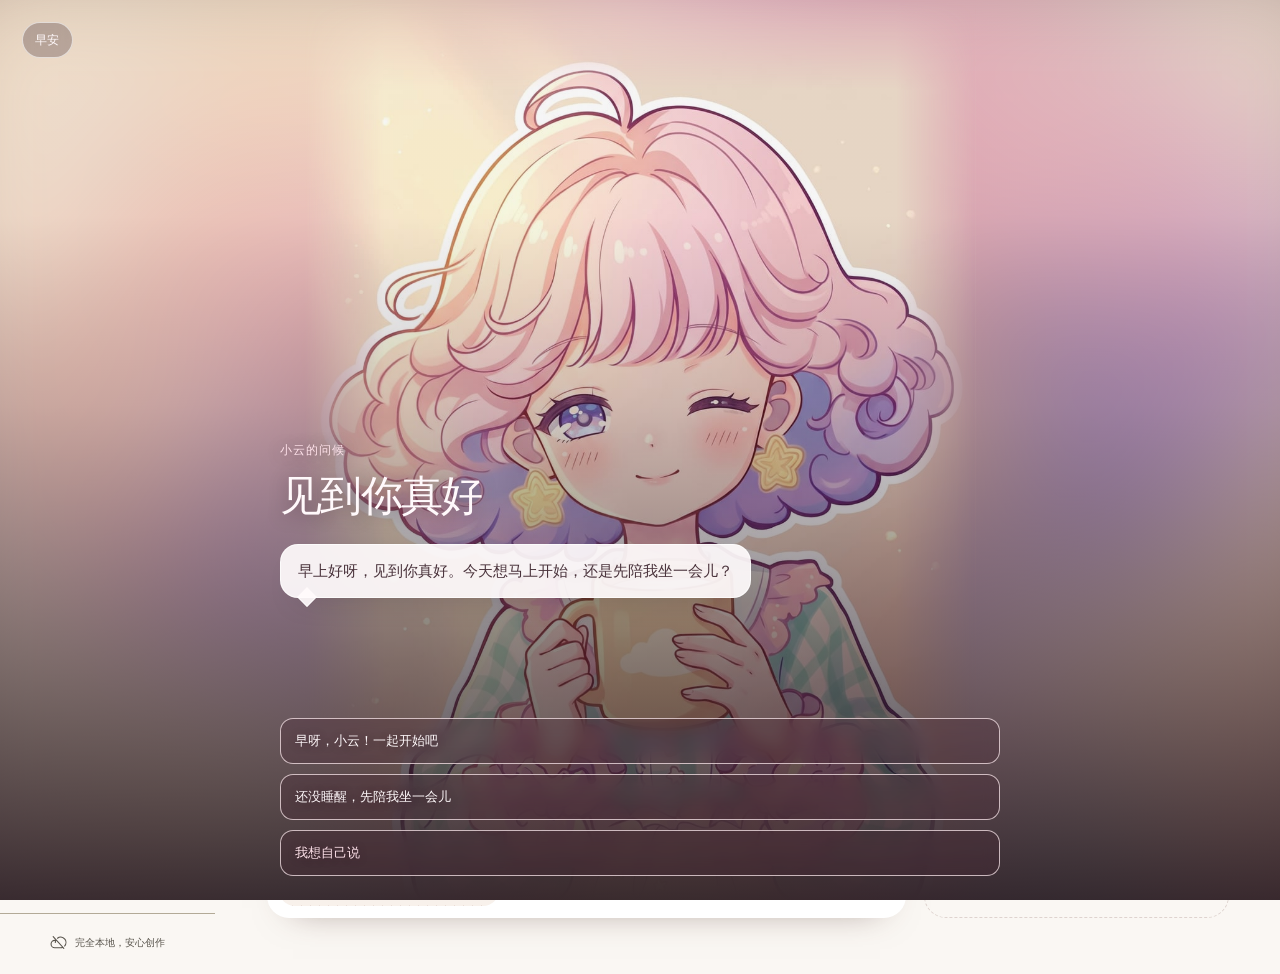
==== commit 93396723: "Publish verified Xingzi Beads distribution" ====
--- a/app/index.html
+++ b/app/index.html
@@ -183,8 +183,8 @@
         document.head.appendChild(manifest);
       })();
     </script>
-    <script type="module" crossorigin src="./assets/index-PpJ5P55W.js"></script>
-    <link rel="stylesheet" crossorigin href="./assets/index--NCwrUU3.css">
+    <script type="module" crossorigin src="./assets/index-CIxE0_9H.js"></script>
+    <link rel="stylesheet" crossorigin href="./assets/index-7LQsrX9Y.css">
   </head>
   <body>
     <div id="root"></div>
--- a/app/assets/index-7LQsrX9Y.css
+++ b/app/assets/index-7LQsrX9Y.css
@@ -0,0 +1 @@
+.privacy-gate{position:fixed;top:0;right:0;bottom:0;left:0;z-index:600;display:grid;place-items:center;overflow:auto;padding:max(18px,env(safe-area-inset-top)) 16px max(18px,env(safe-area-inset-bottom));background:radial-gradient(90% 60% at 50% 0%,rgba(255,255,255,.72),transparent 70%),radial-gradient(70% 50% at 92% 100%,rgba(201,123,132,.16),transparent 72%),var(--background, #f4f1ea);color:var(--text-primary, #1f1f1d);font-family:var(--font-sans, "Noto Sans SC", "PingFang SC", "Microsoft YaHei", sans-serif)}.privacy-gate:before{content:"";position:fixed;top:0;right:0;bottom:0;left:0;pointer-events:none;background-image:radial-gradient(circle,rgba(140,133,116,.24) 1px,transparent 1.2px);background-size:22px 22px;opacity:.4;mask-image:radial-gradient(70% 55% at 50% 40%,#000 0%,transparent 82%);-webkit-mask-image:radial-gradient(70% 55% at 50% 40%,#000 0%,transparent 82%)}.privacy-gate-card{position:relative;width:min(560px,100%);max-height:calc(100dvh - 36px);display:flex;flex-direction:column;border:1px solid var(--divider, #e2dccd);border-radius:22px;background:var(--surface-elevated, #ffffff);box-shadow:0 26px 70px -30px #2620186b,0 2px 6px #2620180f;overflow:hidden}.privacy-gate-head{padding:26px 26px 4px}.privacy-badge{display:inline-flex;align-items:center;gap:7px;padding:5px 11px;border:1px solid var(--divider, #e2dccd);border-radius:999px;color:var(--text-secondary, #57534b);font-size:12px;letter-spacing:.04em}.privacy-gate-head h1{margin:14px 0 8px;font-family:var(--font-serif, "Noto Serif SC", "Songti SC", serif);font-size:clamp(24px,5.4vw,30px);line-height:1.25;letter-spacing:-.01em}.privacy-lead{margin:0;color:var(--text-secondary, #57534b);font-size:14px;line-height:1.8}.privacy-gate-body{overflow-y:auto;padding:14px 26px 4px;-webkit-overflow-scrolling:touch}.privacy-points{display:flex;flex-direction:column;gap:12px;margin:0;padding:0;list-style:none}.privacy-points li{display:grid;grid-template-columns:84px 1fr;gap:10px;padding-bottom:12px;border-bottom:1px dashed var(--divider, #e2dccd)}.privacy-points li:last-child{border-bottom:0;padding-bottom:0}.privacy-points strong{font-size:13.5px;font-weight:700;color:var(--text-primary, #1f1f1d)}.privacy-points span{color:var(--text-secondary, #57534b);font-size:13px;line-height:1.75}.privacy-note{margin:16px 0 0;padding:12px 14px;border-radius:12px;background:var(--surface-soft, #efebe1);color:var(--text-secondary, #57534b);font-size:12.5px;line-height:1.75}.privacy-links{margin:14px 0 0;color:var(--text-secondary, #57534b);font-size:13px;line-height:1.9}.privacy-links button{padding:0 2px;border:0;background:none;color:var(--text-primary, #1f1f1d);font:inherit;font-weight:600;text-decoration:underline;text-decoration-color:#a63d338c;text-underline-offset:4px;cursor:pointer}.privacy-gate-foot{padding:14px 26px 20px;border-top:1px solid var(--divider, #e2dccd);background:var(--surface, #fbfaf6)}.privacy-actions{display:flex;gap:10px}.privacy-actions>button{flex:1;min-height:48px;display:inline-flex;align-items:center;justify-content:center;gap:7px;padding:0 16px;border-radius:999px;font:inherit;font-size:15px;font-weight:600;cursor:pointer}.privacy-primary{border:1px solid var(--accent, #26262a);background:var(--accent, #26262a);color:var(--text-on-accent, #fbfaf6)}.privacy-primary:hover{background:var(--accent-hover, #101012)}.privacy-secondary{border:1px solid var(--border, #b3aa97);background:transparent;color:var(--text-secondary, #57534b)}.privacy-secondary:hover{background:var(--surface-soft, #efebe1)}.privacy-actions>button:focus-visible{outline:3px solid var(--focus-ring, #26262a);outline-offset:3px}.privacy-meta{margin:10px 0 0;text-align:center;color:var(--text-disabled, #9a9488);font-size:11.5px}.privacy-gate-declined{text-align:center}.privacy-declined-card{position:relative;width:min(440px,100%);padding:34px 26px 26px;border:1px solid var(--divider, #e2dccd);border-radius:22px;background:var(--surface-elevated, #ffffff);box-shadow:var(--e2, 0 14px 34px -10px rgba(38, 32, 24, .22))}.privacy-declined-card h1{margin:14px 0 10px;font-family:var(--font-serif, "Noto Serif SC", "Songti SC", serif);font-size:24px}.privacy-declined-card p{margin:8px 0;color:var(--text-secondary, #57534b);font-size:13.5px;line-height:1.8}.privacy-declined-hint{color:var(--text-disabled, #9a9488)!important;font-size:12.5px!important}.privacy-declined-card .privacy-actions{margin-top:18px}.legal-viewer{position:fixed;top:0;right:0;bottom:0;left:0;z-index:700;display:flex;flex-direction:column;background:var(--surface, #fbfaf6)}.legal-viewer-bar{display:grid;grid-template-columns:1fr auto 1fr;align-items:center;gap:8px;min-height:calc(54px + env(safe-area-inset-top));padding:env(safe-area-inset-top) 12px 0;border-bottom:1px solid var(--divider, #e2dccd);background:var(--surface-elevated, #ffffff)}.legal-viewer-bar strong{font-size:15px;font-weight:600}.legal-back{justify-self:start;display:inline-flex;align-items:center;gap:4px;min-height:40px;padding:0 10px 0 4px;border:0;border-radius:999px;background:none;color:var(--text-primary, #1f1f1d);font:inherit;font-size:14px;cursor:pointer}.legal-back:hover{background:var(--surface-soft, #efebe1)}.legal-frame{flex:1;width:100%;border:0;background:var(--background, #f4f1ea)}@media(max-width:420px){.privacy-gate{padding-inline:10px}.privacy-gate-card{max-height:calc(100dvh - 20px);border-radius:18px}.privacy-gate-head{padding:20px 18px 2px}.privacy-gate-body{padding:10px 18px 2px}.privacy-gate-foot{padding:12px 18px 16px}.privacy-points li{grid-template-columns:72px 1fr}.privacy-actions>button{min-height:46px;font-size:14px}}@media(prefers-color-scheme:dark){.privacy-gate{background:radial-gradient(90% 60% at 50% 0%,rgba(232,179,189,.08),transparent 70%),radial-gradient(70% 50% at 92% 100%,rgba(201,123,132,.12),transparent 72%),#171214;color:#f4efea}.privacy-gate-card,.privacy-declined-card,.legal-viewer-bar{background:#211b1d;border-color:#3b3235}.privacy-gate-foot{background:#1b1618;border-color:#3b3235}.privacy-note{background:#2a2225}.privacy-primary{background:#e8b3bd;border-color:#e8b3bd;color:#241a1d}.privacy-primary:hover{background:#f2c4cc}.privacy-secondary{border-color:#5a4b50;color:#e6ddd7}.privacy-secondary:hover,.legal-back:hover{background:#2a2225}.privacy-declined-card h1,.privacy-gate-head h1,.privacy-points strong,.legal-viewer-bar strong{color:#f4efea}.privacy-points span,.privacy-lead,.privacy-links,.privacy-declined-card p{color:#cfc2bd}.privacy-links button{color:#f4efea}.legal-frame{background:#171214}}.mk{display:flex;flex-direction:column;gap:14px;max-width:780px;margin:0 auto;padding:18px 16px 10px;min-height:calc(100dvh - var(--header))}.mk-top{display:flex;align-items:center;gap:12px;padding:2px 2px 0}.mk-icon{flex:0 0 auto;width:40px;height:40px;display:grid;place-items:center;border-radius:var(--r-full);border:1px solid var(--divider);background:var(--surface);color:var(--text-secondary);transition:background var(--dur-1) var(--ease-out)}.mk-icon:hover{background:var(--surface-soft);color:var(--text-primary)}.mk-heading{flex:1;min-width:0;display:flex;flex-direction:column;gap:1px}.mk-heading strong{font-family:var(--font-serif);font-size:18px;font-weight:600;line-height:1.35;white-space:nowrap;overflow:hidden;text-overflow:ellipsis}.mk-kicker{font-size:10.5px}.mk-stage{position:relative;flex:1;min-height:400px;border-radius:var(--r-lg);background:var(--surface);border:1px solid var(--divider);overflow:hidden;touch-action:none;-webkit-user-select:none;user-select:none;cursor:crosshair}.mk-canvas{position:absolute;top:0;right:0;bottom:0;left:0;display:block;width:100%;height:100%}.mk-zoom{position:absolute;z-index:3;top:12px;right:12px;display:flex;align-items:center;gap:2px;min-height:36px;padding:3px;border:1px solid var(--divider);border-radius:var(--r-md);background:color-mix(in srgb,var(--surface) 94%,transparent);box-shadow:var(--e1);color:var(--text-secondary);cursor:default;touch-action:manipulation}.mk-zoom button{display:grid;place-items:center;width:30px;height:30px;border:0;border-radius:var(--r-sm);background:transparent;color:inherit;cursor:pointer}.mk-zoom button:hover{background:var(--surface-soft);color:var(--text-primary)}.mk-zoom button:disabled{opacity:.35;cursor:default}.mk-zoom button:focus-visible{outline:2px solid var(--text-secondary);outline-offset:1px}.mk-zoom span{min-width:42px;text-align:center;font-family:var(--font-mono);font-size:11px;font-variant-numeric:tabular-nums}.mk-marker{position:absolute;border-radius:50%;border:1.5px solid var(--text-primary);pointer-events:none;animation:mk-breathe 2.6s var(--ease-out) infinite}@keyframes mk-breathe{0%,to{opacity:.18;transform:scale(.94)}50%{opacity:.78;transform:scale(1)}}.mk-peek{position:absolute;top:14px;right:14px;bottom:14px;left:14px;width:calc(100% - 28px);height:calc(100% - 28px);object-fit:contain;opacity:0;pointer-events:none;transition:opacity var(--dur-2) var(--ease-out);filter:saturate(.92)}.mk-peek.is-on{opacity:.94}.mk-peek-label{position:absolute;left:50%;bottom:14px;transform:translate(-50%);padding:6px 12px;border-radius:var(--r-full);background:var(--surface);border:1px solid var(--divider);font-size:11px;color:var(--text-secondary);pointer-events:none;animation:mk-fade var(--dur-2) var(--ease-out)}@keyframes mk-fade{0%{opacity:0;transform:translate(-50%,4px)}to{opacity:1;transform:translate(-50%)}}.mk-ritual{position:absolute;left:50%;bottom:22px;transform:translate(-50%);margin:0;font-family:var(--font-serif);font-size:14px;color:var(--text-secondary);pointer-events:none;animation:mk-fade .6s var(--ease-out) both}.mk-loading,.mk-empty{position:absolute;top:0;right:0;bottom:0;left:0;display:flex;flex-direction:column;align-items:center;justify-content:center;gap:10px;text-align:center;padding:24px;background:color-mix(in srgb,var(--surface) 88%,transparent);-webkit-backdrop-filter:blur(2px);backdrop-filter:blur(2px)}.mk-empty h2{margin:0;font-family:var(--font-serif);font-size:24px}.mk-empty p{margin:0;font-size:13px;color:var(--text-secondary)}.mk-foot{display:flex;flex-direction:column;gap:10px;padding-bottom:4px}.mk-color{display:flex;align-items:center;gap:14px;padding:12px 16px;border-radius:var(--r-md);background:var(--surface);border:1px solid var(--divider);box-shadow:var(--e1)}.mk-swatch{flex:0 0 auto;width:44px;height:44px;border-radius:var(--r-sm);box-shadow:inset 0 0 0 1px #0000001f}.mk-color-text{flex:1;min-width:0;display:flex;flex-direction:column;gap:1px}.mk-code{font-family:var(--font-mono);font-size:17px;font-weight:600;letter-spacing:.02em;color:var(--text-primary)}.mk-name{font-size:12.5px;color:var(--text-secondary);white-space:nowrap;overflow:hidden;text-overflow:ellipsis}.mk-left{text-align:right;display:flex;flex-direction:column;gap:1px}.mk-left b{font-family:var(--font-mono);font-size:24px;font-weight:600;line-height:1;color:var(--text-primary)}.mk-left small{font-size:11px;color:var(--text-disabled)}.mk-sub{display:grid;grid-template-columns:1fr 1fr;gap:10px}.mk-progress{display:flex;align-items:center;gap:10px;padding:2px 2px 0;font-size:11px;color:var(--text-disabled)}.mk-track{flex:1;height:2px;border-radius:2px;background:var(--divider);overflow:hidden}.mk-track i{display:block;height:100%;background:var(--text-primary);transition:width var(--dur-3) var(--ease-out)}.mk-legend{display:flex;align-items:center;justify-content:center;gap:14px;min-height:16px;color:var(--text-disabled);font-size:10.5px}.mk-legend span{display:inline-flex;align-items:center;gap:5px;white-space:nowrap}.mk-legend-mark{display:inline-block;width:10px;height:10px;border-radius:50%;box-sizing:border-box}.mk-legend-mark.is-pending{background:var(--text-primary);opacity:.9}.mk-legend-mark.is-settled{background:var(--text-primary);opacity:.28}.mk-legend-mark.is-target{border:1.5px solid var(--text-primary);background:transparent}.mk-hint{display:flex;align-items:center;justify-content:center;gap:6px;margin:0;font-size:11px;color:var(--text-disabled)}.mk-note{position:fixed;z-index:60;left:calc(50% + var(--sidebar) / 2);bottom:30px;translate:-50% 0;display:inline-flex;align-items:center;gap:7px;padding:6px 12px 6px 10px;white-space:nowrap;border-radius:var(--r-full);border:1px solid color-mix(in srgb,var(--border) 26%,transparent);background:linear-gradient(168deg,#fdfbf4f7,#f3ecdcf7);box-shadow:0 1px #ffffffe6 inset,0 -1px #7a6c521a inset,0 10px 20px -14px #342a1a73,0 2px 5px -3px #342a1a29;font-size:12px;line-height:1.5;color:var(--text-primary);pointer-events:none;animation:mk-note-in .2s var(--ease-out) both}.mk-note-dot{flex:0 0 auto;width:9px;height:9px;border-radius:50%;box-shadow:inset 0 -1px 1px #0000003d,inset 0 1px 1px #ffffff80}.mk-note b{font-family:var(--font-mono);font-size:13px;font-weight:700;font-variant-numeric:tabular-nums}.mk-note.is-leaving{animation:mk-note-out .16s var(--ease-out) both}@keyframes mk-note-in{0%{opacity:0;transform:translateY(6px)}to{opacity:1;transform:translateY(0)}}@keyframes mk-note-out{0%{opacity:1;transform:translateY(0)}to{opacity:0;transform:translateY(4px)}}:root[data-theme=dark] .mk-note{border-color:color-mix(in srgb,var(--border) 34%,transparent);background:linear-gradient(168deg,#2b2d30f7,#1d1f22f7);box-shadow:0 1px #ffffff14 inset,0 -1px #0000008c inset,0 10px 20px -14px #000000b3,0 2px 5px -3px #00000073}@media(max-width:760px){.mk-note{left:50%;bottom:calc(84px + env(safe-area-inset-bottom,0px))}}@media(prefers-reduced-motion:reduce){.mk-note.is-leaving{opacity:0}}@media(max-width:760px){.mk{padding:12px 12px 88px;min-height:calc(100dvh - var(--header));gap:12px}.mk-stage{min-height:46dvh}.mk-color{padding:10px 14px}.mk-swatch{width:38px;height:38px}.mk-hint{display:none}}:root{font-family:PingFang SC,Microsoft YaHei,-apple-system,BlinkMacSystemFont,Segoe UI,sans-serif;color:var(--text-primary);background:var(--background);font-synthesis:none;color-scheme:light;text-rendering:optimizeLegibility;-webkit-font-smoothing:antialiased;--background: #f5f6f8;--surface: #ffffff;--surface-elevated: #ffffff;--surface-soft: #f9fafb;--overlay: rgba(255, 255, 255, .96);--border: #75818d;--divider: #eceef1;--text-primary: #29323b;--text-secondary: #68737f;--text-disabled: #9aa4af;--accent: #ad4938;--accent-hover: #983e30;--accent-soft: #fcf0ec;--success: #3d754f;--warning: #8c5c17;--danger: #b14e42;--shadow: 0 12px 35px rgba(36, 44, 59, .12);--scrim: rgba(18, 24, 32, .48);--canvas-bg: #f7f8fa;--grid-line: rgba(93, 105, 118, .2);--grid-line-major: rgba(93, 105, 118, .3);--grid-margin: rgba(173, 73, 56, .07);--cell-empty: #f7f8fa;--cell-selected: rgba(65, 141, 175, .28);--cell-done: rgba(246, 248, 250, .78);--cell-next: rgba(199, 96, 76, .2);--highlight: rgba(199, 96, 76, .2);--text-on-accent: #ffffff;--bead-highlight: rgba(255, 255, 255, .4);--bead-shadow: rgba(20, 28, 36, .08);--focus-ring: var(--accent);--scrim-border: rgba(255, 255, 255, .6);--skeleton: #e9edf1;--checker-a: #e6e9ed;--checker-b: #f7f8fa;--success-soft: #eaf0ec;--success-solid: #42674c;--text-on-success: #ffffff;--danger-soft: #fcf0ee;--selection-stroke: #246e8a;--selection-draft: rgba(65, 141, 175, .16);--cell-muted: rgba(246, 248, 250, .88);--data-label-light: #ffffff;--data-label-dark: #101418;--material-shadow: rgba(0, 0, 0, .12);--illustration-1: #dcaca2;--illustration-2: #d3a7a2;--illustration-3: #b48e95;--illustration-4: #729ca1;--illustration-5: #85aaa9;--illustration-6: #98b8b6;--bg: var(--background);--canvas: var(--canvas-bg);--text: var(--text-primary);--muted: var(--text-secondary);--subtle: var(--text-secondary);--line: var(--border);--sidebar: 216px;--header: 70px;--radius: 14px}:root[data-theme=dark]{color-scheme:dark;--background: #171315;--surface: #211b1e;--surface-elevated: #2a2225;--surface-soft: #241d20;--overlay: rgba(33, 27, 30, .97);--border: #5e4d51;--divider: #34292d;--text-primary: #f3eae7;--text-secondary: #b9a9a6;--text-disabled: #8a7a76;--accent: #e8b3bd;--accent-hover: #f2c4cc;--accent-soft: #39292e;--success: #a7c9ae;--warning: #e3bd82;--danger: #e79086;--shadow: 0 16px 40px rgba(0, 0, 0, .55);--scrim: rgba(12, 8, 10, .66);--canvas-bg: #1b1619;--grid-line: rgba(214, 180, 184, .16);--grid-line-major: rgba(214, 180, 184, .26);--grid-margin: rgba(232, 179, 189, .06);--cell-empty: #1b1619;--cell-selected: rgba(224, 178, 124, .26);--cell-done: rgba(23, 19, 21, .62);--cell-next: rgba(224, 138, 128, .22);--highlight: rgba(224, 138, 128, .22);--text-on-accent: #2b1a1f;--bead-highlight: rgba(255, 255, 255, .2);--bead-shadow: rgba(0, 0, 0, .45);--focus-ring: #f0c0c8;--scrim-border: rgba(255, 255, 255, .16);--skeleton: #2c2327;--checker-a: #2b2226;--checker-b: #1b1619;--bg: var(--background);--canvas: var(--canvas-bg);--text: var(--text-primary);--muted: var(--text-secondary);--subtle: var(--text-secondary);--line: var(--border);--success-soft: #26332b;--success-solid: #a7c9ae;--text-on-success: #1b221c;--danger-soft: #3b2728;--selection-stroke: #e0b27c;--selection-draft: rgba(224, 178, 124, .16);--cell-muted: rgba(23, 19, 21, .82);--data-label-light: #ffffff;--data-label-dark: #141011;--material-shadow: rgba(0, 0, 0, .45);--illustration-1: #b08a84;--illustration-2: #a17f7a;--illustration-3: #9a7b84;--illustration-4: #7d6a79;--illustration-5: #8d757c;--illustration-6: #a98b90}*{box-sizing:border-box}body{margin:0;min-width:320px;color:var(--text-primary);background:var(--background)}#root{min-height:100dvh;background:var(--background)}button,input,select,textarea{font:inherit}button{cursor:pointer}button,a,input,select,textarea{-webkit-tap-highlight-color:transparent}button{color:inherit}button:disabled{cursor:not-allowed;opacity:.42}button:focus-visible,input:focus-visible,select:focus-visible,textarea:focus-visible,a:focus-visible{outline:3px solid var(--focus-ring);outline-offset:3px}button{transition:background .17s,color .17s,transform .17s}button:active:not(:disabled){transform:translateY(1px)}button svg{flex-shrink:0}h1,h2,h3,h4,p{margin:0}h1{font-size:27px;font-weight:650;letter-spacing:-.7px;line-height:1.4}h2{font-size:19px;font-weight:650}h3{font-size:14px;font-weight:650}h4{font-size:14px}p{font-size:13px;line-height:1.85;color:var(--muted)}small{font-size:11px}strong,b{font-weight:600}input:not([type=range],[type=checkbox],[type=radio],[type=color]),select,textarea{width:100%;min-height:42px;padding:10px 12px;border:1px solid var(--line);border-radius:8px;background:var(--surface);color:var(--text);font-size:12px;outline-offset:2px}input::placeholder,textarea::placeholder{color:var(--muted)}input[type=checkbox],input[type=radio]{accent-color:var(--accent)}select option,select optgroup{color:var(--text-primary);background:var(--surface-elevated)}input[type=range]::-webkit-slider-runnable-track{height:4px;border-radius:999px;background:var(--divider)}input[type=range]::-webkit-slider-thumb{width:16px;height:16px;margin-top:-6px;border:2px solid var(--surface-elevated);border-radius:50%;background:var(--accent);box-shadow:0 1px 4px var(--bead-shadow);-webkit-appearance:none;-moz-appearance:none;appearance:none}input[type=range]::-moz-range-track{height:4px;border-radius:999px;background:var(--divider)}input[type=range]::-moz-range-thumb{width:12px;height:12px;border:2px solid var(--surface-elevated);border-radius:50%;background:var(--accent)}*{scrollbar-color:var(--text-disabled) var(--surface-soft);scrollbar-width:thin}*::-webkit-scrollbar{width:10px;height:10px}*::-webkit-scrollbar-track{background:var(--surface-soft)}*::-webkit-scrollbar-thumb{border:3px solid var(--surface-soft);border-radius:999px;background:var(--text-disabled)}select{cursor:pointer}input[type=range]{-webkit-appearance:none;-moz-appearance:none;appearance:none;background:transparent;accent-color:var(--accent);width:100%;height:4px;cursor:pointer;margin:14px 0 0}progress{-webkit-appearance:none;-moz-appearance:none;appearance:none;width:100%;height:5px;border:0;overflow:hidden;border-radius:8px;background:var(--line)}progress::-webkit-progress-bar{background:var(--line);border-radius:8px}progress::-webkit-progress-value{background:var(--accent);border-radius:8px}progress::-moz-progress-bar{background:var(--accent)}.app-shell{display:flex;min-height:100dvh}.sidebar{position:fixed;inset:0 auto 0 0;width:var(--sidebar);background:var(--surface);border-right:1px solid var(--line);padding:30px 20px 0;display:flex;flex-direction:column;z-index:25}.brand{display:flex;align-items:center;gap:12px;border:0;background:none;text-align:left;padding:0 10px}.brand-symbol{display:grid;grid-template-columns:repeat(2,11px);grid-template-rows:repeat(2,11px);gap:4px;transform:rotate(-7deg)}.brand-symbol i{display:block;background:var(--accent);border-radius:3px;position:relative}.brand-symbol i:after{content:"";position:absolute;width:3px;height:3px;border-radius:50%;background:var(--surface);top:4px;left:4px}.brand strong{font-size:20px;letter-spacing:1px;display:block;line-height:1.25;white-space:nowrap}.brand small{font-size:10px;letter-spacing:1px;color:var(--muted)}.sidebar-new{border:1px solid var(--brand-line);background:var(--brand-soft);color:var(--brand-ink);border-radius:9px;min-height:43px;display:flex;align-items:center;justify-content:center;gap:9px;font-size:12px;font-weight:600;margin:30px 0 28px}.sidebar-new:hover{background:var(--line)}.sidebar-label{font-size:10px;color:var(--muted);padding:0 14px;margin-bottom:12px}.sidebar nav{display:flex;flex-direction:column;gap:6px}.sidebar nav button{display:flex;align-items:center;gap:13px;background:none;border:0;padding:13px 14px;font-size:12px;color:var(--text-secondary);border-radius:8px;text-align:left;white-space:nowrap;position:relative;min-height:44px}.sidebar nav button:hover{background:var(--surface-soft)}.sidebar nav button.active{background:var(--brand-soft);color:var(--brand-ink);font-weight:600}.sidebar nav button.active i{width:5px;height:5px;border-radius:50%;background:var(--brand);margin-left:auto}.sidebar-bottom{margin-top:auto;padding-top:35px}.sidebar-tip{background:var(--surface-soft);border:1px solid var(--line);padding:18px 15px;border-radius:10px;margin-bottom:22px}.sidebar-tip svg{color:var(--brand);margin-bottom:12px}.sidebar-tip strong{display:block;font-size:12px;margin-bottom:7px}.sidebar-tip p{font-size:11px;line-height:1.85}.sidebar-help{display:flex;align-items:center;gap:11px;background:none;border:0;width:100%;padding:12px;color:var(--text-secondary);font-size:12px}.sidebar-help svg:last-child{margin-left:auto}.sidebar-local{margin:18px -20px 0;border-top:1px solid var(--line);height:57px;display:flex;align-items:center;justify-content:center;gap:8px;font-size:10px;color:var(--muted)}.app-content{margin-left:var(--sidebar);width:calc(100% - var(--sidebar));min-width:0}.topbar{height:var(--header);background:var(--surface);border-bottom:1px solid var(--line);display:flex;align-items:center;justify-content:space-between;padding:0 34px;position:relative;z-index:15}.topbar-location{font-size:12px;font-weight:500;display:flex;align-items:center;gap:12px}.topbar-location>span{font-size:9px;font-weight:400;color:var(--muted);border:1px solid var(--line);border-radius:4px;padding:2px 4px}.topbar-actions{display:flex;align-items:center;gap:12px}.save-indicator,.offline-indicator{display:flex;align-items:center;gap:6px;font-size:10px;color:var(--muted)}.save-indicator svg{color:var(--success)}.save-indicator.error{color:var(--accent)}.topbar-divider{width:1px;height:17px;background:var(--line);margin:0 4px}.user-avatar{display:grid;place-items:center;width:29px;height:29px;border-radius:50%;background:var(--accent-soft);color:var(--accent);font-size:11px;margin-left:7px}.brand-symbol-img{width:36px;height:36px;border-radius:10px;flex:none}@media(max-width:760px){.brand-symbol-img{width:29px;height:29px}}.mobile-brand,.mobile-nav{display:none}.page-content{animation:page-enter .2s ease-out}.loading-screen{padding:100px;text-align:center;color:var(--muted)}.btn{min-height:39px;padding:10px 15px;display:inline-flex;align-items:center;justify-content:center;gap:8px;border:1px solid var(--line);border-radius:8px;background:var(--surface);font-size:11px;font-weight:500;line-height:1.3;white-space:nowrap}.btn:not(.btn--ink):not(.btn--key):not(.btn--press):not(.btn--stamp):hover:not(:disabled){background:var(--surface-soft)}.btn.primary{background:var(--accent);border-color:var(--accent);color:var(--text-on-accent)}.btn.primary:hover:not(:disabled){background:var(--accent-hover)}.btn.quiet{border-color:transparent;background:none;color:var(--muted)}.btn.danger{background:color-mix(in srgb,var(--danger) 14%,var(--surface));color:var(--danger);border-color:color-mix(in srgb,var(--danger) 30%,var(--surface))}.btn.full{width:100%}.btn small{margin-left:auto;color:var(--muted)}.icon-button{width:33px;height:33px;display:inline-flex;align-items:center;justify-content:center;border:0;border-radius:6px;background:none;color:var(--text-secondary);padding:0}.icon-button:hover:not(:disabled){background:var(--surface-soft);color:var(--text)}.icon-button.active{background:var(--accent-soft);color:var(--accent)}.text-button{display:inline-flex;align-items:center;gap:7px;border:0;background:none;color:var(--muted);padding:4px 0;font-size:10px}.text-button:hover{color:var(--accent)}.button-row{display:flex;align-items:center;gap:10px}.button-row.spread{justify-content:space-between}.panel{background:var(--surface);border:1px solid var(--line);border-radius:var(--radius);box-shadow:var(--shadow)}.standard-page{padding:32px 34px 46px;max-width:1600px;margin:0 auto}.page-heading{display:flex;align-items:center;justify-content:space-between;gap:20px;margin-bottom:26px}.page-heading h1{margin-bottom:7px}.page-heading p{font-size:12px}.breadcrumb{font-size:10px;color:var(--muted);margin-bottom:13px;display:flex;gap:10px}.breadcrumb span{color:var(--text-secondary)}.section-heading{display:flex;align-items:center;justify-content:space-between;gap:14px;margin-bottom:16px}.section-heading h3{display:flex;align-items:center;gap:8px}.section-heading h3>span{font-size:10px;color:var(--muted);background:var(--surface-soft);padding:2px 6px;border-radius:4px}.section-heading svg{color:var(--muted)}.small-badge{font-size:9px;color:var(--muted);border:1px solid var(--line);border-radius:4px;padding:3px 6px;white-space:nowrap}.busy{display:inline-flex;align-items:center;gap:7px;color:var(--accent);font-size:11px}.spin{animation:spin 1.1s linear infinite}.empty-state{padding:50px 18px;color:var(--muted);text-align:center;font-size:13px}.field-hint{font-size:10px;line-height:1.8;margin-top:10px}.info-callout{font-size:11px;line-height:1.8;background:var(--accent-soft);color:var(--accent);border-radius:8px;padding:12px 15px;margin-bottom:20px}.success-text{display:flex;align-items:center;gap:5px;color:var(--success);font-size:10px}.danger-text{color:var(--accent)!important}.editor-layout{display:grid;grid-template-columns:minmax(0,1fr) 266px;min-height:calc(100dvh - var(--header))}.editor-main{padding:29px 28px 20px;min-width:0}.editor-main .page-heading{margin-bottom:24px}.editor-main .page-heading h1{font-size:25px}.editor-main .page-heading>.btn{margin-top:21px}.canvas-panel{border:1px solid var(--line);background:var(--surface);border-radius:12px;overflow:hidden;box-shadow:var(--shadow)}.canvas-header{display:flex;align-items:center;justify-content:space-between;gap:10px;padding:16px 18px;border-bottom:1px solid var(--line);min-height:57px;font-size:12px}.canvas-header>div{display:flex;align-items:center;gap:9px;min-width:0}.project-dot{width:6px;height:6px;background:var(--success);border-radius:50%;flex-shrink:0}.project-name{border:0!important;background:none!important;min-height:20px!important;padding:0!important;width:155px!important;font-size:11px!important;font-weight:600;max-width:30vw}.canvas-status{font-size:10px;color:var(--muted);display:flex;align-items:center;gap:5px;white-space:nowrap}.status-dot{display:inline-block;width:5px;height:5px;background:var(--success);border-radius:50%;margin-right:5px;flex-shrink:0}.view-tabs{display:flex;align-items:center;border-bottom:1px solid var(--line);padding:0 18px;gap:22px;height:45px}.view-tabs>button{font-size:11px;align-self:stretch;padding:0;border:0;background:none;color:var(--muted);position:relative;white-space:nowrap}.view-tabs>button.selected{color:var(--accent);font-weight:600}.view-tabs>button.selected:after{content:"";height:2px;background:var(--accent);position:absolute;left:0;right:0;bottom:0}.view-caption{font-size:9px;color:var(--subtle);margin-left:auto}.board-toolrow{display:flex;align-items:center;justify-content:space-between;padding:8px 17px;background:var(--surface);border-bottom:1px solid var(--line)}.tool-group{display:flex;align-items:center;gap:5px}.tool-separator{height:15px;width:1px;background:var(--line);margin:0 7px}.board-wrap{position:relative;overflow:hidden;height:clamp(350px,43vw,548px);width:100%;touch-action:none;background:var(--canvas);-webkit-user-select:none;user-select:none}.board-canvas{display:block;position:absolute;top:0;right:0;bottom:0;left:0;width:100%;height:100%}.next-pulse{position:absolute;pointer-events:none;border:2px dashed var(--accent);animation:next-pulse 1.6s var(--ease-out) infinite}.canvas-zoom{position:absolute;right:16px;bottom:14px;background:var(--surface-elevated);border:1px solid var(--line);border-radius:7px;display:flex;align-items:center;padding:2px 5px;box-shadow:0 2px 12px var(--material-shadow);height:31px}.canvas-zoom button{background:none;border:0;width:25px;height:25px;color:var(--muted);display:grid;place-items:center}.canvas-zoom span:not(.tool-separator){font-size:9px;min-width:37px;text-align:center;color:var(--muted);font-variant-numeric:tabular-nums}.canvas-zoom .tool-separator{margin:0 3px}.board-hint{font-size:9px;text-align:center;color:var(--subtle);padding:7px;background:var(--canvas)}.canvas-footer{font-size:9px;min-height:37px;padding:10px 17px;border-top:1px solid var(--line);display:flex;align-items:center;justify-content:space-between;gap:10px;color:var(--muted)}.canvas-footer>span{display:flex;align-items:center;gap:4px}.footer-divider{margin:0 8px;color:var(--subtle)}.palette-strip{margin-top:24px}.palette-strip .section-heading{margin-bottom:15px}.palette-strip h3{font-size:12px}.used-colors-row{display:flex;align-items:flex-start;gap:9px}.used-colors{display:flex;flex:1 1 auto;min-width:0;gap:9px;overflow-x:auto;padding-bottom:8px;scrollbar-width:thin}.used-color{position:relative;border:1px solid transparent;padding:6px 8px 5px;min-width:55px;background:var(--surface);border-radius:8px;display:flex;flex-direction:column;align-items:center;gap:5px}.used-color-main{display:flex;flex-direction:column;align-items:center;gap:5px;width:100%;padding:0;border:0;background:none;color:inherit;cursor:pointer}.used-color-remove{position:absolute;top:0;right:0;display:grid;place-items:center;width:16px;height:16px;padding:0;border:1px solid var(--line);border-radius:50%;background:var(--surface);color:var(--muted);font-size:10px;line-height:1;opacity:0;pointer-events:none}.used-color:hover .used-color-remove,.used-color:focus-within .used-color-remove,.used-color.selected .used-color-remove{opacity:1;pointer-events:auto}.used-color-remove:hover{border-color:var(--danger);color:var(--danger)}@media(hover:none){.used-color-remove{opacity:1;pointer-events:auto}}.used-color.selected{border-color:var(--accent);background:var(--accent-soft)}.used-color strong{font-size:9px;font-weight:500}.used-color small{font-size:8px;color:var(--muted)}.used-color-add{flex:none;padding:6px 8px 5px;min-width:55px;display:flex;flex-direction:column;align-items:center;gap:5px;border:1px dashed var(--line);border-radius:8px;background:transparent;color:var(--muted);transition:border-color .16s var(--ease-out),background .16s var(--ease-out),color .16s var(--ease-out)}.used-color-add:hover,.used-color-add.active{border-color:var(--accent);background:var(--accent-soft);color:var(--accent)}.used-color-add-plus{display:grid;place-items:center;width:28px;height:28px;border-radius:7px;background:var(--surface-soft)}.used-color-add strong{font-size:9px;font-weight:500}.used-color-add small{font-size:8px;color:var(--muted)}.used-color-add:hover small,.used-color-add.active small{color:var(--accent)}.color-picker{margin-top:12px;padding:12px;border:1px solid var(--line);border-radius:10px;background:var(--surface);animation:color-picker-in .18s var(--ease-out)}.color-picker-head{display:flex;align-items:center;gap:10px}.color-picker-head input{flex:1 1 auto;min-width:0;min-height:34px;padding:6px 9px;border:1px solid var(--line);border-radius:7px;background:var(--surface);color:var(--text);font-size:11px}.color-picker-head input:focus{border-color:var(--accent);outline:none}.color-picker-count{flex:none;color:var(--muted);font-size:9px;font-variant-numeric:tabular-nums}.color-picker-head .text-button{flex:none;white-space:nowrap}.color-picker-grid{display:grid;grid-template-columns:repeat(auto-fill,minmax(42px,1fr));gap:6px;max-height:190px;margin-top:10px;padding-right:2px;overflow-y:auto;scrollbar-width:thin}.color-picker-swatch{position:relative;display:flex;flex-direction:column;align-items:center;gap:3px;padding:4px 2px;border:1px solid transparent;border-radius:8px;background:none;color:var(--muted)}.color-picker-swatch span{width:24px;height:24px;border-radius:6px;box-shadow:inset 0 1px 2px var(--bead-highlight),inset 0 -2px 2px var(--bead-shadow)}.color-picker-swatch small{font-size:8px;font-weight:500;line-height:1.2}.color-picker-swatch:hover{background:var(--surface-soft)}.color-picker-swatch.is-picked{border-color:var(--accent);background:var(--accent-soft);color:var(--accent)}.color-picker-swatch.is-picked:after{position:absolute;content:"";top:2px;right:3px;width:5px;height:5px;border-radius:50%;background:var(--accent)}.color-picker-empty{margin:10px 0 0;color:var(--muted);font-size:10px}.color-picker-hint{margin:10px 0 0;color:var(--muted);font-size:9px;line-height:1.6}@keyframes color-picker-in{0%{opacity:0;transform:translateY(-4px)}}.bead-swatch{width:28px;height:28px;border-radius:7px;display:block;position:relative;box-shadow:inset 0 1px 2px var(--bead-highlight),inset 0 -2px 2px var(--bead-shadow)}.bead-swatch:after,.large-bead:after{content:"";position:absolute;top:36%;right:36%;bottom:36%;left:36%;border-radius:50%;background:var(--bead-highlight);box-shadow:inset 1px 1px 3px var(--material-shadow)}.local-note{display:flex;align-items:center;gap:7px;font-size:9px;color:var(--muted);margin-top:17px}.local-note>span{margin-left:auto;font-size:8px}.controls-panel{background:var(--surface);border-left:1px solid var(--line);padding:24px 21px 20px}.controls-title{display:flex;align-items:center;gap:8px;margin-bottom:2px}.controls-title>svg{color:var(--text-secondary)}.controls-title h2{font-size:13px}.controls-title .text-button{margin-left:auto;font-size:9px}.control-section{padding:21px 0;border-bottom:1px solid var(--line)}.control-section>.section-heading{margin-bottom:13px}.control-section h3{font-size:11px}.control-section>.btn+.btn{margin-top:7px}.segmented{display:flex;background:var(--surface-soft);border:1px solid var(--line);border-radius:7px;padding:3px;gap:3px}.segmented button{flex:1;border:1px solid transparent;background:none;min-height:32px;padding:6px;font-size:11px;color:var(--muted);border-radius:5px;white-space:nowrap}.segmented button.selected{background:var(--surface);border-color:var(--line);color:var(--accent);box-shadow:0 1px 3px var(--material-shadow);font-weight:600}.segmented.size-options{display:grid;grid-template-columns:repeat(3,minmax(0,1fr))}.segmented.size-options button{min-width:0;padding:6px 4px;font-size:10px}.add-palette-link{border:0;background:none;font-size:10px;color:var(--accent);padding:12px 0 0}.range-field{display:block;margin-top:22px}.range-field:first-child{margin-top:0}.range-field>span{display:flex;align-items:center;justify-content:space-between;font-size:10px;color:var(--text-secondary)}.range-field output{font-size:10px;color:var(--text);font-variant-numeric:tabular-nums}.toggle-field{display:flex;align-items:center;gap:10px;position:relative;min-height:42px;margin:0 0 14px;cursor:pointer}.toggle-field>span:first-child{font-size:10px;color:var(--text);flex:1}.toggle-field small{display:block;font-size:9px;color:var(--muted);margin-top:5px}.toggle-field input{position:absolute;right:0;opacity:0;width:31px;height:22px;margin:0}.toggle-track{width:29px;height:16px;border-radius:16px;background:var(--line);position:relative;flex-shrink:0;transition:background .2s}.toggle-track:after{content:"";position:absolute;width:12px;height:12px;background:var(--text-primary);border-radius:50%;left:2px;top:2px;box-shadow:0 1px 2px var(--material-shadow);transition:transform .2s}.toggle-field input:checked+.toggle-track{background:var(--accent)}.toggle-field input:checked+.toggle-track:after{transform:translate(13px)}.toggle-field input:focus-visible+.toggle-track{outline:3px solid var(--focus-ring);outline-offset:3px}.select-label{font-size:10px;color:var(--muted);display:block;margin-top:20px}.select-label select{margin-top:9px}.controls-bottom{padding-top:20px}.controls-bottom .btn{font-size:10px}.controls-bottom .btn+.btn{margin-top:6px}.import-layout{display:grid;grid-template-columns:minmax(0,1fr) 310px;gap:26px;align-items:start}.upload-area{border:1.5px dashed color-mix(in srgb,var(--border) 66%,transparent);border-radius:20px;min-height:490px;background:var(--surface);display:flex;flex-direction:column;align-items:center;justify-content:center;text-align:center;overflow:hidden;transition:border-color var(--dur-3) var(--ease-out),box-shadow var(--dur-3) var(--ease-out)}:root[data-theme=dark] .upload-area:not(.dragging){border-color:color-mix(in srgb,var(--border) 42%,transparent)}.upload-area.dragging{border-color:var(--accent);background:var(--accent-soft)}.upload-area.has-image{min-height:unset;aspect-ratio:1}.upload-area:has(.crop-preview[data-active]){border-color:color-mix(in srgb,var(--accent) 65%,transparent);box-shadow:0 0 0 5px color-mix(in srgb,var(--accent) 11%,transparent)}.upload-illustration{display:grid;place-items:center;width:96px;height:96px;border-radius:25px;background:var(--accent-soft);color:var(--accent);margin-bottom:25px}.upload-area h2{font-size:21px;margin-bottom:12px}.upload-area p{font-size:12px;margin-bottom:26px}.crop-preview{width:100%;aspect-ratio:1;position:relative;overflow:hidden;background:var(--surface-soft);touch-action:none;user-select:none;-webkit-user-select:none;-webkit-touch-callout:none;cursor:grab}.crop-preview[data-active]{cursor:grabbing}.crop-preview img{display:block;-webkit-user-drag:none}.crop-guide{position:absolute;top:0;right:0;bottom:0;left:0;pointer-events:none;opacity:.33;transition:opacity var(--dur-3) var(--ease-out);background:linear-gradient(90deg,transparent 33%,var(--bead-highlight) 33%,var(--bead-highlight) 33.2%,transparent 33.2%,transparent 66%,var(--bead-highlight) 66%,var(--bead-highlight) 66.2%,transparent 66.2%),linear-gradient(0deg,transparent 33%,var(--bead-highlight) 33%,var(--bead-highlight) 33.2%,transparent 33.2%,transparent 66%,var(--bead-highlight) 66%,var(--bead-highlight) 66.2%,transparent 66.2%)}.crop-preview[data-active] .crop-guide{opacity:.8}.crop-hint{position:absolute;top:14px;left:50%;transform:translate(-50%);z-index:2;display:flex;align-items:center;gap:7px;padding:8px 13px;border-radius:999px;border:1px solid color-mix(in srgb,var(--border) 42%,transparent);background:color-mix(in srgb,var(--surface-elevated) 82%,transparent);backdrop-filter:blur(10px);-webkit-backdrop-filter:blur(10px);color:var(--text-secondary);font-size:11px;line-height:1.4;white-space:nowrap;pointer-events:none;opacity:1;transition:opacity var(--dur-3) var(--ease-out)}.crop-hint-hidden{opacity:0}.crop-hint svg{color:var(--accent)}.import-options{padding:0 23px 24px}.import-options .control-section{padding:21px 0}.import-options>.btn{margin-top:22px}.import-imagebar{display:flex;align-items:center;justify-content:space-between;font-size:12px;padding:12px 0}.import-imagebar small{color:var(--muted);margin-left:8px}.import-privacy{padding:24px;display:flex;align-items:center;gap:16px}.import-privacy>svg{color:var(--success)}.import-privacy strong{font-size:12px}.import-privacy p{font-size:11px;margin-top:4px}.form-field{display:block;font-size:11px;margin-bottom:17px}.form-field>input{margin-top:8px}.form-field+.segmented{margin-bottom:18px}.palette-layout{display:grid;grid-template-columns:265px minmax(0,1fr);gap:24px;align-items:start}.palette-sidebar{padding:21px 15px}.palette-sidebar>h3{display:flex;align-items:center;justify-content:space-between;gap:10px;margin:0 8px 19px;font-size:12px}.palette-sidebar>h3>span{float:none;color:var(--muted)}.palette-list-item{display:flex;align-items:center;gap:10px;width:100%;padding:12px 9px;background:none;border:1px solid transparent;border-radius:9px;text-align:left}.palette-list-item.selected{background:var(--accent-soft);border-color:var(--highlight)}.mini-palette{display:grid;grid-template-columns:repeat(2,13px);gap:2px}.mini-palette i{width:13px;height:13px;border-radius:3px}.palette-list-item strong{font-size:11px;display:block;max-width:155px;overflow:hidden;text-overflow:ellipsis;white-space:nowrap}.palette-list-item small{display:block;color:var(--muted);font-size:9px;margin-top:5px}.palette-list-item>svg{margin-left:auto;color:var(--accent)}.palette-import-box{margin-top:21px;border-top:1px solid var(--line);padding:24px 8px 2px}.palette-import-box>svg{color:var(--accent);margin-bottom:12px}.palette-import-box h4{font-size:12px;margin-bottom:7px}.palette-import-box p{font-size:10px;margin-bottom:19px}.palette-import-box>.btn{margin-top:14px}.palette-import-box>.btn.quiet{margin-top:4px}.palette-import-box>.text-button{display:flex;margin:auto;font-size:10px}.palette-content{padding:25px;min-width:0}.palette-content-heading{display:flex;align-items:center;justify-content:space-between;gap:15px;margin-bottom:22px}.palette-title-input{display:flex;align-items:center;gap:10px}.palette-title-input>svg{color:var(--accent)}.palette-title-input input{font-size:18px!important;font-weight:600;border:0!important;padding:0!important;min-height:30px!important;max-width:260px}.palette-content-heading p{font-size:10px;margin-top:4px}.palette-searchbar{display:flex;align-items:center;gap:15px;margin-bottom:24px}.palette-searchbar input{max-width:300px}.palette-searchbar .btn{margin-left:auto}.palette-color-grid{display:grid;grid-template-columns:repeat(auto-fill,minmax(88px,1fr));gap:21px 16px}.palette-color{background:none;border:0;padding:0;text-align:left;display:flex;flex-direction:column}.palette-color>span{height:72px;border-radius:9px;display:grid;place-items:center;box-shadow:inset 0 0 0 1px var(--border)}.palette-color>span svg{opacity:0;background:var(--overlay);padding:5px;box-sizing:content-box;border-radius:50%;color:var(--text-primary);transition:opacity .2s}.palette-color:hover>span svg{opacity:1}.palette-color>strong{font-size:11px;margin-top:9px}.palette-color>small{font-size:9px;color:var(--muted);margin-top:4px;white-space:nowrap;overflow:hidden;text-overflow:ellipsis}.palette-color>code{font-family:inherit;font-size:8px;color:var(--subtle);margin-top:5px}.source-card{font-size:11px;color:var(--muted);margin:15px 0}.source-card img{max-width:100%;max-height:400px;display:block;margin-top:12px;object-fit:contain}.color-editor-preview{position:relative;display:flex;overflow:hidden;border-radius:10px;height:105px;margin:22px 0 10px}.color-editor-preview span{flex:1}.color-editor-preview input{position:absolute;top:0;right:0;bottom:0;left:0;width:100%;height:100%;opacity:0;cursor:pointer}.route-layout{display:grid;grid-template-columns:minmax(0,1fr) 280px;gap:24px;align-items:start}.route-modes{display:flex;flex-direction:column;gap:10px;margin-bottom:23px}.route-mode{display:flex;align-items:center;text-align:left;padding:17px 18px;gap:16px;background:var(--surface);border:1px solid var(--line);border-radius:11px}.route-mode.selected{border-color:var(--accent);background:var(--accent-soft)}.mode-icon{display:grid;place-items:center;width:43px;height:43px;background:var(--surface-soft);border-radius:10px;color:var(--muted);flex-shrink:0}.route-mode.selected .mode-icon{color:var(--accent);background:var(--surface)}.route-mode h3{font-size:13px;display:flex;align-items:center;gap:10px}.route-mode h3 small{font-size:9px;color:var(--muted);font-weight:400}.route-mode p{font-size:10px;margin-top:7px}.route-mode>i{margin-left:auto;color:var(--accent);width:23px;flex-shrink:0}.route-preview{padding:20px 18px 0;overflow:hidden}.route-preview .board-wrap{height:400px;border-radius:8px}.route-preview .board-hint{border-radius:0 0 8px 8px}.route-metrics{display:grid;grid-template-columns:repeat(4,1fr);padding:22px 0}.route-metrics>div{text-align:center;border-right:1px solid var(--line)}.route-metrics>div:last-child{border:0}.route-metrics strong{font-size:20px;font-weight:600;font-variant-numeric:tabular-nums}.route-metrics strong small{font-size:10px;color:var(--muted);font-weight:400}.route-metrics span{display:block;font-size:9px;color:var(--muted);margin-top:5px}.route-options{padding:0 20px 20px}.route-color-list{display:flex;flex-direction:column;gap:17px}.route-color-list>div{display:flex;gap:9px;align-items:center;font-size:11px}.route-number{font-size:9px;color:var(--subtle);width:11px}.route-color-list i{width:25px;height:25px;border-radius:6px}.route-color-list strong{font-size:10px}.route-color-list strong>span{font-size:9px;color:var(--muted);font-weight:400;display:inline-block;max-width:70px;white-space:nowrap;overflow:hidden;text-overflow:ellipsis;vertical-align:bottom}.route-color-list small{font-size:8px;color:var(--muted);font-weight:400}.route-color-list div>small{display:block;margin-top:4px}.route-color-list b{margin-left:auto;font-size:11px;font-variant-numeric:tabular-nums}.route-options>.btn{margin-top:20px}.workbench-layout{display:grid;grid-template-columns:minmax(0,1fr) 280px;gap:24px;align-items:start}.workbench-canvas{overflow:hidden}.workbench-canvas .board-wrap{height:clamp(400px,48vw,640px)}.workbench-canvas .canvas-header>.button-row{margin-left:auto}.workbench-sidebar{display:flex;flex-direction:column;gap:18px}.timer-pill{display:flex;align-items:center;gap:11px;border:1px solid var(--line);background:var(--surface);border-radius:9px;padding:6px 8px 6px 14px;color:var(--muted)}.timer-pill strong{font-variant-numeric:tabular-nums;color:var(--text);font-size:15px;font-weight:500}.current-card{padding:22px}.current-label{font-size:10px;color:var(--muted)}.current-color-head{display:flex;align-items:center;gap:16px;margin:19px 0 25px}.large-bead{width:61px;height:61px;border-radius:13px;position:relative;box-shadow:inset 0 2px 3px var(--bead-highlight),inset 0 -4px 5px var(--bead-shadow);flex-shrink:0}.current-color-head h2{font-size:25px;letter-spacing:-.5px}.current-color-head p{font-size:11px;margin-top:4px}.coordinate{display:flex;gap:18px}.coordinate>div{flex:1;background:var(--surface-soft);border-radius:9px;text-align:center;padding:13px}.coordinate span{font-size:10px;color:var(--muted)}.coordinate strong{display:block;font-size:28px;margin-top:7px;font-weight:600;font-variant-numeric:tabular-nums}.next-position{font-size:10px;text-align:center;margin:15px 0 20px}.current-card>.field-hint{text-align:center}.progress-card{padding:21px}.progress-card .section-heading strong{color:var(--accent);font-size:16px}.progress-numbers{display:flex;justify-content:space-between;margin-top:18px}.progress-numbers strong{display:block;font-size:22px;font-variant-numeric:tabular-nums}.progress-numbers span{display:block;font-size:10px;color:var(--muted);margin-top:6px}.workbench-colors{padding:21px}.workbench-colors h3{font-size:12px;margin-bottom:19px}.workbench-colors>div{display:flex;align-items:center;gap:9px;padding:9px 0}.workbench-colors>div.active{color:var(--accent)}.workbench-colors i{width:24px;height:24px;border-radius:6px}.workbench-colors span{font-size:11px}.workbench-colors span small{display:block;color:var(--muted);font-size:8px;margin-top:4px}.workbench-colors strong{margin-left:auto;font-size:12px}.workbench-colors strong small{color:var(--muted);font-size:10px;font-weight:400}.legend-box{display:inline-block;width:8px;height:8px;margin:0 3px 0 10px}.legend-box.current{border:1px solid var(--accent)}.legend-box.next{border:1px dashed var(--accent)}.legend-box.done{background:var(--text-disabled)}.completed-message{text-align:center;padding:14px 0}.completed-message>svg{color:var(--success);margin-bottom:14px}.completed-message h2{font-size:21px}.completed-message p{font-size:11px;margin:12px 0 20px}.project-welcome{display:flex;align-items:center;justify-content:space-between;background:var(--success-soft);border:1px solid var(--border);border-radius:15px;padding:30px 40px;overflow:hidden;margin-bottom:34px;min-height:230px}.project-welcome h2{font-size:22px;color:var(--text-primary);letter-spacing:-.5px}.project-welcome p{font-size:11px;color:var(--text-secondary);max-width:340px;margin-top:11px}.project-welcome .btn{margin-top:20px;background:var(--success-solid);border-color:var(--success-solid)}.welcome-icon{color:var(--success);display:block;margin-bottom:13px}.welcome-beads{display:grid;grid-template-columns:repeat(4,32px);gap:13px;transform:rotate(-17deg);margin:0 35px}.welcome-beads i{display:block;width:32px;height:32px;border-radius:8px;box-shadow:inset 2px 2px 2px var(--bead-highlight),inset -2px -2px 2px var(--bead-shadow);position:relative}.welcome-beads i:after{content:"";position:absolute;top:35%;right:35%;bottom:35%;left:35%;background:var(--bead-highlight);border-radius:50%;box-shadow:inset 1px 1px 2px var(--material-shadow)}.projects-section-heading{margin-bottom:20px}.projects-section-heading h2{font-size:16px}.projects-section-heading h2 small{font-size:11px;color:var(--muted);margin-left:8px}.project-grid{display:grid;grid-template-columns:repeat(3,minmax(0,1fr));gap:22px}.project-card{background:var(--surface);border:1px solid var(--line);border-radius:12px;overflow:hidden;position:relative}.project-thumbnail{height:220px;background:var(--surface-soft);border:0;width:100%;position:relative;padding:15px}.project-thumbnail svg{display:block;width:100%;height:100%;filter:drop-shadow(2px 4px 3px var(--bead-shadow))}.project-thumbnail>span{position:absolute;left:13px;bottom:12px;background:var(--surface);padding:4px 7px;border:1px solid var(--line);border-radius:5px;font-size:8px;color:var(--muted)}.project-card-info{padding:17px}.project-card-info h3{display:flex;align-items:center;justify-content:space-between;font-size:12px}.project-card-info h3>button:first-child{padding:0;border:0;background:none;text-align:left;max-width:85%;overflow:hidden;text-overflow:ellipsis;white-space:nowrap}.project-card-info p{font-size:10px;display:flex;justify-content:space-between;margin:5px 0 12px}.project-card-info progress{height:3px}.project-menu{position:absolute;right:15px;bottom:20px;min-width:110px;padding:5px;background:var(--surface-elevated);border:1px solid var(--line);box-shadow:0 5px 20px var(--material-shadow);border-radius:8px;z-index:5}.project-menu button{width:100%;text-align:left;padding:10px;border:0;border-radius:5px;background:none;font-size:11px}.project-menu button:hover{background:var(--surface-soft)}.new-project-card{border:1.5px dashed var(--border);background:none;min-height:310px;border-radius:12px;display:flex;flex-direction:column;align-items:center;justify-content:center;color:var(--muted)}.new-project-card>span{display:grid;place-items:center;background:var(--surface);border-radius:50%;width:54px;height:54px;margin-bottom:20px}.new-project-card strong{font-size:12px;color:var(--text-secondary);font-weight:500}.new-project-card small{font-size:10px;margin-top:9px}.new-project-card:hover{background:var(--surface-soft);border-color:var(--accent)}.summary-stats{display:grid;grid-template-columns:repeat(4,1fr);border:1px solid var(--line);background:var(--surface);border-radius:12px;margin-bottom:25px;padding:23px 0}.summary-stats>div{padding:0 28px;border-right:1px solid var(--line)}.summary-stats>div:last-child{border:0}.summary-stats span{font-size:10px;color:var(--muted)}.summary-stats strong{display:block;font-size:30px;font-variant-numeric:tabular-nums;margin-top:9px;font-weight:600;letter-spacing:-1px}.summary-stats strong small{font-size:11px;color:var(--muted);font-weight:400;letter-spacing:0}.export-layout{display:grid;grid-template-columns:minmax(0,1fr) 290px;gap:24px;align-items:start}.export-table-panel{padding:24px;overflow:hidden}.export-table-panel h2{font-size:14px}.export-table-panel .section-heading select{width:130px;min-height:34px;font-size:10px}.table-scroll{overflow-x:auto}.color-table{width:100%;border-collapse:collapse;font-size:11px}.color-table th{text-align:left;font-size:10px;color:var(--muted);font-weight:400;padding:13px 7px;background:var(--surface-soft)}.color-table td{border-bottom:1px solid var(--line);padding:14px 7px;font-variant-numeric:tabular-nums}.color-table td:nth-child(n+3),.color-table th:nth-child(n+3){text-align:right}.color-table td strong{font-size:11px}.color-table td small{display:block;font-size:9px;color:var(--muted);margin-top:5px}.table-swatch{display:block;width:28px;height:28px;border-radius:6px;border:1px solid var(--bead-shadow)}.table-footer{font-size:10px;color:var(--muted);padding-top:20px;display:flex;align-items:center;gap:7px}.table-footer svg{color:var(--success)}.export-options{display:flex;flex-direction:column;gap:17px}.export-option{padding:20px}.export-option-heading{display:flex;align-items:center;gap:13px;margin-bottom:17px}.export-option-heading>svg{color:var(--accent)}.export-option-heading h3{font-size:12px}.export-option-heading p{font-size:9px;margin-top:5px}.export-option>select{margin-bottom:10px}.export-option>.btn{margin-top:5px}.export-option>.field-hint{margin-bottom:15px}.export-option.compact .export-option-heading{margin-bottom:12px}.crop-preview,.source-card img,.project-thumbnail{background-color:var(--checker-a);background-image:conic-gradient(var(--checker-b) 25%,var(--checker-a) 0 50%,var(--checker-b) 0 75%,var(--checker-a) 0);background-size:20px 20px}input[type=color]{color-scheme:inherit;background:var(--surface-elevated);border-color:var(--border)}input::file-selector-button{color:var(--text-primary);background:var(--surface-elevated);border:1px solid var(--border);border-radius:6px;padding:6px 10px}input:-webkit-autofill{-webkit-text-fill-color:var(--text-primary);box-shadow:0 0 0 1000px var(--surface) inset;caret-color:var(--text-primary)}.app-tooltip{position:fixed;z-index:200;width:max-content;max-width:min(260px,calc(100vw - 24px));padding:8px 12px;transform:translate(-50%);border:1px solid var(--border);border-radius:8px;background:var(--surface-elevated);color:var(--text-primary);box-shadow:var(--shadow);font-size:12px;line-height:1.6;pointer-events:none}.toast{position:fixed;bottom:25px;left:calc(50% + var(--sidebar) / 2);transform:translate(-50%);z-index:100;background:var(--surface-elevated);border:1px solid var(--line);box-shadow:0 8px 35px var(--material-shadow);border-radius:11px;padding:14px 17px;display:flex;align-items:center;gap:11px;max-width:min(630px,85vw);min-width:250px;animation:toast-enter .2s ease-out;font-size:12px;line-height:1.7}.toast>svg{color:var(--accent);flex-shrink:0}.toast>button{margin-left:10px;display:grid;place-items:center;border:0;background:none;color:var(--muted);padding:4px}.modal-backdrop{position:fixed;top:0;right:0;bottom:0;left:0;background:var(--scrim);z-index:110;display:flex;align-items:center;justify-content:center;padding:20px;-webkit-backdrop-filter:blur(3px);backdrop-filter:blur(3px)}.modal{width:min(430px,100%);padding:26px;border:1px solid var(--line);background:var(--surface-elevated);border-radius:15px;box-shadow:0 15px 80px var(--material-shadow);max-height:90dvh;overflow-y:auto}.modal h2{font-size:19px}.modal>.section-heading{margin-bottom:18px}.modal>p{margin:14px 0 21px}.modal .form-field{margin-bottom:17px}.modal>.button-row{margin-top:23px}.help-modal{width:min(510px,100%)}.help-modal ol{padding-left:22px}.help-modal li{font-size:13px;padding:6px 0 13px 5px;color:var(--accent)}.help-modal li strong{color:var(--text);font-size:12px}.help-modal li p{font-size:11px;margin-top:6px}.help-modal>.field-hint{font-size:10px}.modal .color-editor-preview+.field-hint{margin:0 0 21px}@keyframes spin{to{transform:rotate(360deg)}}@keyframes page-enter{0%{opacity:.65;transform:translateY(3px)}to{opacity:1;transform:translateY(0)}}@keyframes next-pulse{0%,to{opacity:.4}50%{opacity:1}}@keyframes toast-enter{0%{opacity:0;bottom:17px}to{opacity:1;bottom:25px}}@media(min-width:1600px){.editor-main{padding:34px 40px}.editor-layout{grid-template-columns:minmax(0,1fr) 290px}.controls-panel{padding:29px 25px}.board-wrap{height:570px}.page-heading h1,.editor-main .page-heading h1{font-size:29px}}@media(max-width:1180px){:root{--sidebar: 185px}.sidebar{padding-left:14px;padding-right:14px}.brand{padding-left:9px}.sidebar-local{margin-left:-14px;margin-right:-14px}.sidebar nav button{padding:12px}.sidebar-tip{padding:16px 12px}.editor-layout{grid-template-columns:minmax(0,1fr) 238px}.editor-main{padding:25px 20px}.controls-panel{padding:24px 17px}.editor-main .page-heading{align-items:flex-start;gap:10px}.editor-main .page-heading h1{font-size:22px}.editor-main .page-heading>.btn{font-size:10px;padding:10px;margin-top:26px}.editor-main .page-heading p{font-size:10px}.topbar{padding:0 24px}.view-caption{display:none}.view-tabs{gap:22px}.standard-page{padding:28px 24px 40px}.page-heading h1{font-size:24px}.page-heading p{font-size:11px}.route-layout,.workbench-layout{grid-template-columns:minmax(0,1fr) 250px;gap:18px}.palette-layout{grid-template-columns:230px minmax(0,1fr);gap:18px}.palette-content{padding:20px}.palette-content-heading{align-items:flex-start;flex-direction:column}.palette-content-heading>.button-row{align-self:flex-end}.import-layout{grid-template-columns:minmax(0,1fr) 280px;gap:20px}.project-grid{grid-template-columns:repeat(2,minmax(0,1fr))}.project-welcome{padding:27px}.welcome-beads{margin:0 10px;grid-template-columns:repeat(4,26px);gap:10px}.welcome-beads i{width:26px;height:26px;border-radius:7px}.project-welcome h2{font-size:20px}.export-layout{grid-template-columns:minmax(0,1fr) 260px;gap:18px}.export-table-panel{padding:20px}.canvas-footer{font-size:8px;padding:10px 12px}.canvas-footer>span:last-child{max-width:57%;text-align:right}.current-card{padding:18px}.coordinate{gap:12px}.local-note{font-size:8px}.local-note>span{display:none}}@media(max-width:960px)and (min-width:761px){:root{--sidebar: 76px}.sidebar{padding:27px 11px 0}.brand{padding:0;justify-content:center}.brand>span:last-child,.sidebar-new:not(svg),.sidebar-label,.sidebar nav button>span,.sidebar nav button>i,.sidebar-tip,.sidebar-local,.sidebar-help{display:none}.sidebar-new{display:flex!important;font-size:0;padding:12px;margin-top:28px;margin-bottom:22px;gap:0}.sidebar-new svg{display:block}.sidebar nav button{justify-content:center;padding:12px}.distribution-entry{justify-content:center;gap:0;padding:12px 0;font-size:0}.sidebar-bottom{margin-top:auto}.sidebar nav{gap:10px}.topbar{padding:0 23px}.editor-layout{grid-template-columns:minmax(0,1fr) 233px}.editor-main{padding:25px 20px}.standard-page{padding:26px 22px}.page-heading h1{font-size:23px}.summary-stats>div{padding:0 20px}.palette-layout{grid-template-columns:210px minmax(0,1fr)}}@media(max-width:760px){:root{--sidebar: 0px;--header: 60px}.sidebar{display:none}.app-content{margin-left:0;width:100%}.topbar{position:sticky;top:0;height:60px;padding:0 17px;z-index:30}.app-shell.is-home .topbar{display:none}.app-shell.is-home .page-content{padding-top:0}.topbar-location{display:none}.mobile-brand{display:flex;align-items:center;gap:10px;flex:none}.mobile-brand strong{font-size:21px;letter-spacing:2px;white-space:nowrap}.mobile-brand .brand-symbol{grid-template-columns:repeat(2,9px);grid-template-rows:repeat(2,9px);gap:3px}.mobile-brand .brand-symbol i:after{top:3px;left:3px}.topbar-actions{gap:6px;flex:none}.save-indicator-label{display:none}.save-indicator{font-size:9px}.save-indicator svg{width:13px}.offline-indicator{font-size:8px}.topbar-divider,.desktop-help,.user-avatar{display:none}.topbar-actions .icon-button{width:36px;height:36px}.page-content{padding-bottom:104px}.mobile-nav{--nav-active-ink: #6f3b47;display:flex;position:fixed;bottom:max(14px,env(safe-area-inset-bottom));left:14px;right:14px;z-index:40;isolation:isolate;border:1px solid color-mix(in srgb,var(--brand-line) 52%,var(--divider));border-radius:24px;background:color-mix(in srgb,var(--surface) 92%,transparent);padding:4px 8px;justify-content:space-around;overflow:visible;touch-action:pan-y;user-select:none;-webkit-user-select:none;box-shadow:0 24px 44px -28px #50302c8c,0 4px 12px #2620180d,inset 0 1px #ffffffb3;animation:mobile-nav-arrive .52s var(--ease-out) both}:root[data-theme=dark] .mobile-nav{--nav-active-ink: #fff3f0;background:color-mix(in srgb,var(--surface) 94%,transparent);box-shadow:0 24px 44px -26px #000c,0 0 0 1px #ffffff05,inset 0 1px #ffffff12}.mobile-nav:before{content:none}.mobile-nav-bubble{position:absolute;z-index:0;top:0;left:8px;width:calc((100% - 16px)/4);height:100%;pointer-events:none;transform:translate(calc(var(--nav-progress, 0) * 100%));transition:transform .48s cubic-bezier(.16,1,.3,1);will-change:transform;-webkit-backface-visibility:hidden;backface-visibility:hidden}.mobile-nav.is-dragging .mobile-nav-bubble{transition:none}.mobile-nav-bubble-face{position:absolute;top:50%;left:50%;width:min(68px,calc(100% - 4px));aspect-ratio:1;border:1px solid rgba(255,255,255,.42);border-radius:16px;background:linear-gradient(150deg,#fff7f757,#f8e9eb29 54%,#f4dade33);box-shadow:inset 0 1px #ffffff47,inset 0 -1px #ffffff24,inset 0 -8px 16px #5636300d,0 12px 22px -14px #56363080,0 2px 6px #5636300f;transform:translate(-50%,calc(-50% - 7px));will-change:transform;-webkit-backface-visibility:hidden;backface-visibility:hidden;transition:transform .48s cubic-bezier(.16,1,.3,1),border-radius .48s cubic-bezier(.16,1,.3,1),background .24s var(--ease-out),box-shadow .32s var(--ease-out)}:root[data-theme=dark] .mobile-nav-bubble-face{border-color:#f0c0c84d;background:linear-gradient(150deg,#fff2f466,#f0c0c82e 55%,#dda1ac14);box-shadow:inset 0 1px #ffffff2e,inset 0 -1px #ffffff0d,inset 0 -8px 16px #00000029,0 12px 24px -12px #000c,0 0 22px #dda1ac1a}.mobile-nav.is-dragging .mobile-nav-bubble-face{transform:translate(-50%,calc(-50% - 4px)) scaleX(1.08) scaleY(.92) rotate(-2deg);border-radius:20px 14px 18px 15px;transition:transform 90ms linear,border-radius .14s var(--ease-out),background .24s var(--ease-out),box-shadow .32s var(--ease-out)}.mobile-nav.is-dragging button{transition:color 90ms linear,transform 90ms linear}.mobile-nav button{display:flex;flex:1;flex-direction:column;align-items:center;justify-content:center;gap:4px;min-width:0;min-height:54px;background:none;border:0;position:relative;z-index:1;border-radius:20px;color:var(--text-secondary);font-size:10.5px;padding:5px 2px;transition:color .22s var(--ease-out),transform .22s var(--ease-out)}.mobile-nav button.active{color:var(--nav-active-ink);background:transparent;transform:translateY(-3px);font-weight:600;text-shadow:0 1px 0 rgba(255,255,255,.28)}.mobile-nav button.active svg{transform:translateY(-1px) scale(1.06);filter:drop-shadow(0 1px 1px rgba(86,54,48,.16))}:root[data-theme=dark] .mobile-nav button.active{text-shadow:0 1px 2px rgba(0,0,0,.35)}:root[data-theme=dark] .mobile-nav button.active svg{filter:drop-shadow(0 1px 2px rgba(0,0,0,.45))}.mobile-nav button svg{transition:transform .22s var(--ease-out)}.mobile-nav button:active{transform:none}.mobile-nav button:focus-visible{outline:2px solid var(--focus-ring);outline-offset:2px}@keyframes mobile-nav-arrive{0%{opacity:0;transform:translateY(10px)}to{opacity:1;transform:translateY(0)}}.editor-layout{display:block;min-height:0}.editor-main{padding:21px 15px}.page-heading,.editor-main .page-heading{margin-bottom:21px;gap:13px;align-items:flex-start}.page-heading h1,.editor-main .page-heading h1{font-size:23px;letter-spacing:-.6px}.breadcrumb{font-size:9px;margin-bottom:10px}.page-heading p,.editor-main .page-heading p{font-size:10px;max-width:260px}.editor-main .page-heading>.btn{font-size:0;padding:10px;width:37px;height:37px;margin-top:25px;gap:0}.editor-main .page-heading>.btn svg{width:17px}.canvas-header{padding:12px;min-height:50px}.canvas-header>div{gap:7px}.project-name{font-size:10px!important;width:137px!important;max-width:37vw}.canvas-status{display:none}.small-badge{font-size:8px;padding:3px 5px}.view-tabs{padding:0 13px;gap:26px;height:43px}.view-tabs>button{font-size:10px}.board-toolrow{padding:6px 9px}.tool-group{gap:3px}.icon-button{width:34px;height:34px}.tool-separator{margin:0 3px}.board-wrap{height:clamp(340px,95vw,570px)}.canvas-zoom{bottom:10px;right:10px}.board-hint{font-size:8px;padding:7px 3px}.canvas-footer{padding:10px 11px;font-size:8px;min-height:38px;gap:6px}.canvas-footer>span:last-child{max-width:50%;white-space:nowrap;overflow:hidden;text-overflow:ellipsis;display:block}.palette-strip{margin-top:22px}.used-colors,.used-colors-row{gap:7px}.used-color,.used-color-add{padding:6px;min-width:49px}.used-color-add-plus{width:27px;height:27px}.color-picker{padding:10px}.color-picker-head{gap:7px}.color-picker-grid{grid-template-columns:repeat(auto-fill,minmax(38px,1fr));gap:5px;max-height:168px}.color-picker-swatch span{width:22px;height:22px}.bead-swatch{width:27px;height:27px}.used-color strong{font-size:9px}.used-color small{font-size:8px}.local-note{font-size:8px;margin-top:14px}.controls-panel{border:1px solid var(--line);margin:0 15px 18px;padding:21px;border-radius:12px;display:block}.controls-title h2{font-size:14px}.controls-title{margin-bottom:0}.controls-panel .control-section{padding:20px 0}.control-section h3{font-size:12px}.range-field>span,.range-field output{font-size:11px}.toggle-field{min-height:44px}.toggle-field>span:first-child{font-size:11px}.toggle-field small{font-size:10px}.toggle-track{width:34px;height:20px}.toggle-track:after{width:16px;height:16px}.toggle-field input:checked+.toggle-track:after{transform:translate(14px)}.controls-bottom{display:flex;flex-wrap:wrap;gap:8px}.controls-bottom .btn{flex:1;font-size:10px;width:auto;min-width:120px;margin:0!important}.field-hint{font-size:10px}.standard-page{padding:22px 15px 25px}.standard-page>.page-heading{flex-wrap:wrap}.standard-page>.page-heading>.button-row{margin-top:2px;width:100%}.standard-page>.page-heading>.button-row .btn{flex:1}.standard-page>.page-heading>.btn{font-size:10px;min-height:35px;padding:8px 11px}.btn{min-height:42px;font-size:11px}.text-button{font-size:10px}.form-field{font-size:12px}.segmented button{min-height:37px;font-size:11px}.import-layout{display:flex;flex-direction:column;gap:18px}.import-layout>div,.import-layout>aside{width:100%}.upload-area{min-height:360px}.upload-illustration{width:76px;height:76px;border-radius:20px;margin-bottom:20px}.upload-illustration svg{width:42px}.upload-area h2{font-size:20px}.upload-area p{font-size:11px}.import-options{padding:0 20px 20px}.import-privacy{padding:21px 10px;gap:13px}.import-privacy p{font-size:10px}.upload-area.has-image{width:min(100%,460px);margin-inline:auto}.palette-layout{display:flex;flex-direction:column;gap:17px}.palette-sidebar{width:100%;padding:17px}.palette-sidebar>h3{margin:0 0 14px}.palette-list-item{padding:10px}.palette-list-item strong{max-width:70vw}.palette-import-box{margin-top:15px;padding:18px 2px 0;display:grid;grid-template-columns:1fr 1fr;gap:8px 12px}.palette-import-box>svg{display:none}.palette-import-box h4,.palette-import-box p,.palette-import-box .range-field,.palette-import-box>.text-button{grid-column:1/-1}.palette-import-box p{margin:0 0 7px}.palette-import-box h4{margin-bottom:0}.palette-import-box .range-field{margin:0 0 10px}.palette-import-box>.btn{margin:0!important}.palette-content{width:100%;padding:20px 16px}.palette-title-input input{font-size:17px!important}.palette-content-heading{margin-bottom:18px;gap:15px;flex-direction:row;flex-wrap:wrap}.palette-content-heading>.button-row{margin-left:auto}.palette-content-heading .btn{font-size:10px;min-height:36px;padding:8px 12px}.palette-color-grid{grid-template-columns:repeat(3,minmax(0,1fr));gap:21px 15px}.palette-color>span{height:70px}.palette-color>span svg{opacity:.4;width:15px;height:15px;padding:4px}.palette-color>strong{font-size:11px}.palette-color>small{font-size:9px}.palette-searchbar{gap:8px}.palette-searchbar .btn{font-size:10px;min-width:90px;padding:9px}.palette-searchbar input{font-size:11px!important}.route-layout,.workbench-layout{display:flex;flex-direction:column;gap:18px}.route-layout>div,.route-layout>aside,.workbench-layout>div,.workbench-layout>aside{width:100%}.route-mode{padding:15px 12px;gap:12px}.mode-icon{width:38px;height:38px}.route-mode h3{font-size:12px}.route-mode p{font-size:10px;line-height:1.75}.route-mode>i{width:20px}.route-preview{padding:16px 11px 0}.route-preview .board-wrap{height:360px}.route-metrics{padding:20px 0}.route-metrics strong{font-size:18px}.route-metrics span{font-size:8px}.route-options{padding:0 20px 20px}.route-color-list{display:grid;grid-template-columns:1fr 1fr;gap:17px 14px}.route-color-list strong>span{display:none}.route-color-list i{width:23px;height:23px}.route-color-list b{font-size:10px}.workbench-page>.page-heading{position:relative;padding-right:0}.workbench-page>.page-heading h1{font-size:21px;max-width:240px}.timer-pill{margin-top:2px;padding:4px 4px 4px 10px;gap:7px}.timer-pill strong{font-size:13px}.timer-pill>svg{width:16px}.workbench-canvas .board-wrap{height:clamp(350px,96vw,550px)}.workbench-canvas .canvas-header>strong{font-size:11px}.workbench-sidebar{display:grid;grid-template-columns:minmax(0,1fr)}.current-card{padding:21px}.current-color-head{margin:14px 0 20px}.current-label{font-size:11px}.coordinate{gap:15px}.coordinate>div{padding:10px}.coordinate strong{font-size:26px}.current-card .btn{min-height:45px}.workbench-colors{display:none}.progress-card{padding:20px}.project-welcome{padding:25px 22px;margin-bottom:27px;min-height:220px}.project-welcome h2{font-size:20px;max-width:220px;line-height:1.5}.project-welcome p{font-size:10px;max-width:205px}.welcome-beads{margin-left:18px;margin-right:-36px;grid-template-columns:repeat(4,22px);gap:8px;flex-shrink:0;opacity:.8}.welcome-beads i{width:22px;height:22px;border-radius:6px}.project-welcome .btn{font-size:10px;margin-top:15px;min-height:36px;padding:9px 11px}.project-grid{grid-template-columns:repeat(2,minmax(0,1fr));gap:13px}.project-thumbnail{height:165px;padding:7px}.project-card-info{padding:12px}.project-card-info h3{font-size:10px}.project-card-info p{font-size:8px;flex-direction:column;gap:4px}.project-card-info h3 .icon-button{width:23px;height:25px}.project-thumbnail>span{font-size:7px;left:8px;bottom:8px}.new-project-card{min-height:257px}.new-project-card>span{width:42px;height:42px}.new-project-card strong{font-size:10px}.new-project-card small{font-size:8px}.projects-section-heading h2{font-size:15px}.projects-section-heading .text-button{font-size:9px}.summary-stats{padding:18px 0;margin-bottom:20px;grid-template-columns:repeat(2,1fr);gap:20px 0}.summary-stats>div{padding:0 20px}.summary-stats>div:nth-child(2){border-right:0}.summary-stats span{font-size:10px}.summary-stats strong{font-size:27px;margin-top:6px}.export-layout{display:flex;flex-direction:column;gap:20px}.export-layout>section,.export-layout>aside{width:100%}.export-table-panel{padding:19px 14px}.export-table-panel h2{font-size:13px}.color-table th,.color-table td{padding:12px 5px}.color-table th{font-size:9px}.color-table td,.color-table td strong{font-size:10px}.color-table td small{font-size:8px}.table-swatch{width:25px;height:25px}.export-options{display:grid;grid-template-columns:1fr 1fr;gap:13px}.export-option{padding:17px 13px}.export-option-heading{gap:9px;align-items:flex-start}.export-option-heading>svg{width:21px;height:21px}.export-option-heading h3{font-size:11px}.export-option-heading p{font-size:8px;line-height:1.7}.export-option>.btn{font-size:10px;padding:10px 7px}.export-option .field-hint{font-size:9px}.export-option select{font-size:10px}.toast{bottom:83px;left:50%;max-width:calc(100vw - 28px);min-width:280px;font-size:11px;padding:12px 13px;animation:none}.modal{padding:22px}.modal-backdrop{padding:16px}.modal h2{font-size:18px}.modal .btn,.modal .form-field,.help-modal li p{font-size:11px}.offline-indicator{display:none}}@media(prefers-reduced-motion:reduce){*,*:before,*:after{animation:none!important;transition:none!important;scroll-behavior:auto!important}}@media(max-width:340px){.mobile-brand{gap:7px}.mobile-brand .brand-symbol-img{width:24px;height:24px}.mobile-brand strong{font-size:19px;letter-spacing:1px}.topbar-actions{gap:2px}.topbar-actions .icon-button,.topbar-actions .theme-toggle{width:34px;height:34px}}@media print{.sidebar,.topbar,.mobile-nav,.controls-panel,.toast{display:none!important}.app-content{margin:0;width:100%}.page-content,.standard-page{padding:0}.panel{box-shadow:none}}.explain-term{display:inline-flex;align-items:center;gap:2px;max-width:100%}.explain-term>span[role=button]{touch-action:pan-y}.explain-trigger{display:inline-flex;align-items:center;justify-content:center;flex-shrink:0;width:30px;height:30px;color:var(--muted);background:none;border:none;border-radius:50%;vertical-align:middle}.explain-trigger:hover,.explain-trigger:focus-visible{color:var(--accent);background:var(--accent-soft)}.route-help-row{display:flex;flex-wrap:wrap;align-items:center;gap:8px 16px;margin:8px 0 18px;color:var(--muted);font-size:11px}.page-guide{display:flex;align-items:center;gap:16px;background:var(--accent-soft);border-radius:10px;color:var(--text);font-size:12px;line-height:1.7;padding:10px 16px;margin-bottom:16px}.page-guide button{margin-left:auto;background:none;border:0;color:var(--muted);padding:8px}.has-explanation .app-content{margin-right:390px}.explain-sheet{position:fixed;z-index:40;right:16px;top:calc(var(--header) + 14px);bottom:16px;width:360px;display:flex;flex-direction:column;background:var(--surface-elevated);border:1px solid var(--line);border-radius:20px;box-shadow:0 12px 48px var(--material-shadow);animation:explain-in .18s ease-out}.explain-sheet-head{display:flex;align-items:center;gap:10px;padding:14px 18px;border-bottom:1px solid var(--line);touch-action:none;-webkit-user-select:none;user-select:none}.explain-sheet-head strong{font-size:14px}.explain-sheet-head .icon-button{margin-left:auto}.explain-body{overflow:auto;overscroll-behavior:contain;padding:16px 20px;min-height:0;line-height:1.8;font-size:13px;scrollbar-width:thin}.explain-search{display:flex;align-items:center;gap:8px;background:var(--surface-soft);padding:0 12px;border:1px solid var(--line);border-radius:10px;margin-bottom:15px;color:var(--muted)}.explain-search input{padding:10px 0;border:0;background:none;min-width:0;width:100%;outline:none}.explain-cats{display:flex;flex-wrap:wrap;gap:5px;margin-bottom:12px}.explain-cats button,.explain-related button,.explain-actions button{display:inline-flex;align-items:center;gap:5px;background:var(--surface-soft);border:1px solid var(--line);border-radius:8px;padding:7px 10px;font-size:11px;color:var(--text);min-height:34px}.explain-cats button.active{background:var(--accent-soft);border-color:var(--accent);color:var(--accent)}.explain-results{display:flex;flex-direction:column}.explain-results>button{text-align:left;background:none;border:0;border-bottom:1px solid var(--line);padding:12px 0;color:var(--text)}.explain-results b{display:block;font-size:13px;margin-bottom:3px}.explain-results span{display:block;color:var(--muted);font-size:12px;line-height:1.7}.explain-meta{font-size:10px;letter-spacing:.04em;color:var(--muted);margin-top:18px}.explain-card h2{margin:4px 0 12px;font-size:23px;font-weight:600}.explain-summary{font-size:15px;line-height:1.9;margin:0 0 14px}.explain-context{padding:12px;background:var(--surface-soft);border-left:2px solid var(--accent);border-radius:0 8px 8px 0;color:var(--muted);font-size:12px}.explain-card details{border-bottom:1px solid var(--line);padding:13px 0}.explain-card summary{cursor:pointer;font-size:13px;min-height:28px;line-height:28px;font-weight:600}.explain-card li{margin:9px 0}.explain-card ul{padding-left:20px}.explain-effects dt{color:var(--muted);font-size:11px;margin-top:10px}.explain-effects dd{margin:2px 0;font-size:12px}.explain-related{display:flex;flex-wrap:wrap;gap:6px;padding-top:18px}.explain-related small{width:100%;color:var(--muted)}.explain-actions{display:flex;flex-wrap:wrap;gap:6px;margin-top:16px}.explain-actions button:last-child{color:var(--accent)}.explain-figure{display:block;width:100%;height:80px;background:var(--surface-soft);border-radius:10px}.explain-preferences{margin-top:26px;padding-top:18px;border-top:1px solid var(--line)}.explain-preferences h3{font-size:12px;margin:0 0 12px}.explain-preferences .segmented{display:flex}.explain-preferences .segmented button{flex:1;font-size:11px;min-height:36px}@keyframes explain-in{0%{opacity:0;transform:translateY(8px)}to{opacity:1;transform:none}}@media(max-width:1000px)and (min-width:701px){.has-explanation .app-content{margin-right:330px}.explain-sheet{width:310px;right:8px}}@media(max-width:700px){.explain-trigger{width:32px;height:32px}.explain-sheet{top:auto;bottom:0;left:0;right:0;width:100%;height:43dvh;border-radius:20px 20px 0 0;border-bottom:0;padding-bottom:env(safe-area-inset-bottom)}.explain-sheet-head{padding:9px 16px;position:relative;min-height:46px}.sheet-grip{position:absolute;width:30px;height:3px;border-radius:2px;background:var(--line);left:calc(50% - 15px);top:5px}.explain-body{padding:12px 20px}.has-explanation .app-content{margin-right:0;height:57dvh;overflow:auto;padding-bottom:66px}.has-explanation .mobile-nav{bottom:43dvh}.has-explanation .topbar{position:relative}.has-explanation .board-wrap,.has-explanation .workbench-canvas .board-wrap{height:clamp(155px,24dvh,260px);min-height:155px}.has-explanation .page-content{padding-top:12px;padding-bottom:20px}.has-explanation .workbench-page .page-heading{display:none}.has-explanation .workbench-page{padding-top:0}.has-explanation .page-guide,.has-explanation .workbench-canvas .canvas-header,.has-explanation .workbench-canvas .board-hint,.has-explanation .workbench-canvas .canvas-footer{display:none}.has-explanation .workbench-canvas .board-wrap{height:22dvh;min-height:130px}.has-explanation .workbench-layout{gap:12px}}@media(prefers-reduced-motion:reduce){.explain-sheet{animation:none}}.navigation-dock{border:1px solid var(--line);border-radius:17px;background:var(--surface-elevated);margin:8px 14px 14px;padding:7px 9px;box-shadow:0 4px 16px var(--material-shadow);transition:opacity var(--dur-2) var(--ease-out);flex-shrink:0}.dock-summary{display:flex;align-items:center;gap:3px}.dock-summary button{border:0;background:none;color:var(--text);border-radius:9px;min-height:36px}.dock-summary button:hover{background:var(--surface-soft)}.dock-drag{touch-action:none;cursor:grab;color:var(--muted)!important;padding:4px}.dock-capsule{display:flex;align-items:center;gap:8px;flex:1;font-size:11px;padding:4px;white-space:nowrap}.dock-capsule strong{font-weight:500}.dock-capsule>i{width:13px;height:13px;border-radius:4px;box-shadow:inset 0 0 0 1px var(--material-shadow)}.dock-capsule>span{color:var(--muted);font-size:10px}.dock-step{display:flex;align-items:center;justify-content:center;width:36px;touch-action:none;-webkit-user-select:none;user-select:none}.dock-status{display:flex;justify-content:space-between;gap:10px;padding:0 7px 2px;font-size:10px;color:var(--muted)}.dock-expanded{border-top:1px solid var(--line);margin-top:7px;padding:12px 5px 3px;max-height:390px;overflow:auto;overscroll-behavior:contain}.dock-scrub{display:flex;align-items:center;flex-wrap:wrap;gap:4px;font-size:11px}.dock-scrub output{margin-left:auto;color:var(--muted);font-size:10px}.dock-scrub>input{width:100%;height:28px;margin:0;touch-action:none}.dock-actions,.dock-jump{display:flex;align-items:center;gap:6px;flex-wrap:wrap;margin-top:9px}.dock-actions>button,.dock-jump>button,.dock-preferences>button,.dock-restore>button{display:inline-flex;align-items:center;justify-content:center;gap:4px;border:1px solid var(--line);border-radius:8px;background:var(--surface-soft);font-size:11px;color:var(--text);padding:7px 9px;min-height:34px}.dock-actions>button:disabled,.dock-jump>button:disabled{opacity:.4}.dock-jump input{width:90px;min-width:0;padding:7px;font-size:11px}.dock-preferences{margin-top:12px;border-top:1px solid var(--line);padding-top:10px;font-size:11px}.dock-preferences summary{cursor:pointer;color:var(--muted);min-height:28px}.dock-preferences label{display:flex;align-items:center;gap:10px;justify-content:space-between;margin:9px 0}.dock-preferences select{font-size:11px;padding:6px;max-width:170px}.dock-preferences input[type=range]{width:140px}.dock-restore{display:flex;align-items:center;gap:12px;padding:10px 16px}.dock-restore small{font-size:10px;color:var(--muted)}.workbench-canvas{display:flex;flex-direction:column;min-width:0}.navigation-dock.edge-top{order:0}.workbench-stage{display:grid;grid-template-columns:minmax(0,1fr);grid-template-areas:"board" "hint" "footer" "dock";min-width:0}.workbench-stage>.board-wrap{grid-area:board;min-width:0}.workbench-stage>.board-hint{grid-area:hint}.workbench-stage>.canvas-footer{grid-area:footer;min-width:0}.workbench-stage>.navigation-dock,.workbench-stage>.dock-restore{grid-area:dock;min-width:0}.workbench-stage.stage-top{grid-template-areas:"dock" "board" "hint" "footer"}@media(min-width:1101px){.workbench-stage.stage-left{grid-template-columns:220px minmax(0,1fr);grid-template-areas:"dock board" "dock hint" "dock footer"}.workbench-stage.stage-right{grid-template-columns:minmax(0,1fr) 220px;grid-template-areas:"board dock" "hint dock" "footer dock"}.stage-left>.navigation-dock,.stage-right>.navigation-dock{width:calc(100% - 14px);max-width:none;margin:8px 7px;align-self:start}.stage-left .dock-summary,.stage-right .dock-summary{flex-wrap:wrap}.stage-left .dock-capsule,.stage-right .dock-capsule{min-width:145px}.stage-left .dock-status,.stage-right .dock-status{flex-direction:column;gap:2px}}.navigation-dock.edge-left{align-self:flex-start;max-width:calc(100% - 28px)}.navigation-dock.edge-right{align-self:flex-end;max-width:calc(100% - 28px)}.selection-toolbar{display:flex;align-items:center;gap:6px;flex-wrap:wrap;padding:8px 16px;border-bottom:1px solid var(--line);font-size:11px}.selection-toolbar>button{font-size:11px;padding:6px 9px;background:var(--surface-soft);border:1px solid var(--line);border-radius:7px;color:var(--text)}.selection-toolbar>button.active{color:var(--accent);background:var(--accent-soft);border-color:var(--accent)}.selection-toolbar>span{margin-left:auto;color:var(--muted);font-size:10px}@media(max-width:700px){.navigation-dock{margin:6px 8px 9px;padding:5px 6px}.dock-summary{gap:0}.dock-capsule{gap:5px;font-size:10px}.dock-capsule>span{display:none}.dock-step{width:32px}.dock-summary .explain-trigger{width:26px}.dock-expanded{max-height:250px}.dock-status{font-size:9px}.dock-drag{width:22px}.has-explanation .dock-status{display:none}.has-explanation .dock-expanded{max-height:130px}}@media(prefers-reduced-motion:reduce){.navigation-dock{transition:none}}.distribution-dialog{padding:0;border:1px solid var(--line);border-radius:22px;color:var(--text);background:var(--surface-elevated);width:min(680px,calc(100% - 24px));max-height:calc(100dvh - 36px);box-shadow:0 24px 100px var(--material-shadow)}.distribution-dialog::backdrop{background:var(--scrim);-webkit-backdrop-filter:blur(3px);backdrop-filter:blur(3px)}.distribution-header{display:flex;justify-content:space-between;gap:16px;padding:28px 28px 22px;border-bottom:1px solid var(--line)}.distribution-header h2{margin:6px 0;font-size:26px}.distribution-header p,.distribution-body p{font-size:13px;line-height:1.8;color:var(--muted)}.distribution-eyebrow{font-size:10px;letter-spacing:2px;color:var(--accent)}.distribution-tabs{display:flex;padding:8px 24px;gap:8px;border-bottom:1px solid var(--line);position:sticky;top:0;z-index:2;background:var(--surface-elevated)}.distribution-tabs button{padding:12px 16px;border:0;border-radius:9px;background:none;color:inherit;min-height:44px}.distribution-tabs button.active{background:var(--accent-soft);color:var(--accent);font-weight:600}.distribution-body{padding:24px 28px;min-height:250px;overflow-wrap:anywhere}.distribution-body h3{font-size:15px;margin:0 0 8px}.distribution-feature,.distribution-version{display:flex;gap:16px;align-items:flex-start;margin-bottom:22px}.distribution-feature>svg{color:var(--accent);flex:none}.distribution-feature p{margin:0}.distribution-version img{height:56px;width:56px;border-radius:14px}.distribution-version span{font-size:12px;font-weight:400}.distribution-version p{margin:5px 0}.distribution-version .distribution-release-date{margin-top:0;font-size:12px;opacity:.78}.release-notes{padding-left:22px;font-size:13px;line-height:2.15;color:var(--muted);margin:18px 0}.distribution-link{display:inline-flex;align-items:center;gap:8px;min-height:44px;margin-right:20px;color:var(--accent);text-decoration:none;font-size:13px}.distribution-field{display:flex;flex-direction:column;gap:8px;font-size:12px;margin:16px 0}.distribution-field input{padding:12px;min-height:44px;border:1px solid var(--line);border-radius:9px;background:var(--surface);color:inherit;width:100%}.distribution-details{padding:16px 0;border-top:1px solid var(--line);margin-top:18px;font-size:13px}.distribution-details summary{cursor:pointer;min-height:32px}.distribution-status{padding:12px 16px;background:var(--accent-soft);border-radius:9px}.backup-import{margin:24px 0;padding:20px;background:var(--surface);border-radius:12px}.install-hint{position:fixed;z-index:23;bottom:max(14px,env(safe-area-inset-bottom));left:calc(50% + 110px);transform:translate(-50%);max-width:calc(100vw - 260px);display:flex;align-items:center;gap:10px;padding:7px 10px 7px 14px;background:var(--surface-elevated);border:1px solid var(--line);border-radius:14px;box-shadow:0 4px 20px var(--material-shadow);font-size:12px;color:var(--muted)}.install-hint>svg{color:var(--accent);flex:none}.install-hint>button{flex:none;border:0;background:transparent;color:var(--accent);padding:10px 8px;cursor:pointer;min-height:40px}.install-hint span{line-height:1.5}.has-workbench .install-hint{bottom:calc(180px + env(safe-area-inset-bottom));font-size:11px}.distribution-dialog button:disabled{opacity:.5;cursor:wait}.distribution-entry{display:flex;align-items:center;gap:10px;border:0;background:transparent;color:inherit;padding:12px;min-height:44px;font-size:12px;width:100%;text-align:left}@media(min-width:761px)and (max-width:960px){.sidebar .distribution-entry{justify-content:center;gap:0;padding:12px 0;font-size:0}}.distribution-top-entry{color:var(--muted)}@media(max-width:760px){.distribution-dialog{max-height:calc(100dvh - env(safe-area-inset-top) - env(safe-area-inset-bottom) - 20px)}.distribution-header,.distribution-body{padding:20px}.distribution-tabs{padding:6px 12px;gap:2px}.distribution-tabs button{padding:10px 12px;font-size:12px}.install-hint{left:50%;max-width:calc(100vw - 24px);width:max-content;bottom:calc(74px + env(safe-area-inset-bottom));gap:6px;font-size:11px}.install-hint span{max-width:180px}.has-workbench .install-hint{bottom:calc(200px + env(safe-area-inset-bottom))}.distribution-body .button-row{flex-wrap:wrap}.distribution-header p{margin-bottom:0}}@media(prefers-reduced-motion:reduce){.distribution-dialog::backdrop{-webkit-backdrop-filter:none;backdrop-filter:none}}.install-hint{left:auto;right:16px;transform:none;max-width:min(420px,calc(100vw - 32px))}.distribution-legal{margin-top:24px;padding-top:16px;border-top:1px solid var(--line);display:flex;flex-direction:column;gap:10px;align-items:flex-start}button.distribution-link{padding:0;border:0;background:none;font:inherit;font-size:13px;cursor:pointer;text-align:left}.has-workbench .install-hint{display:none}@media(max-width:760px){.install-hint{left:auto;right:12px;transform:none;max-width:calc(100vw - 24px)}}:root{--font-serif: "Noto Serif SC", "Source Han Serif SC", "Songti SC", "STZhongsong", "SimSun", serif;--font-sans: "Noto Sans SC", "Source Han Sans SC", "PingFang SC", "Microsoft YaHei", -apple-system, "Segoe UI", sans-serif;--font-mono: ui-monospace, "SF Mono", "Cascadia Mono", "Consolas", monospace;--background: #f4f1ea;--surface: #fbfaf6;--surface-elevated: #ffffff;--surface-soft: #efebe1;--overlay: rgba(251, 250, 246, .97);--border: #b3aa97;--divider: #e2dccd;--text-primary: #1f1f1d;--text-secondary: #57534b;--text-disabled: #9a9488;--accent: #26262a;--accent-hover: #101012;--accent-soft: #ece7dc;--text-on-accent: #fbfaf6;--success: #3e6b4f;--warning: #8a5a12;--danger: #a63d33;--text-on-danger: #fff7f3;--shadow: 0 12px 32px -8px rgba(38, 32, 24, .18);--scrim: rgba(24, 21, 17, .44);--canvas-bg: #f7f4ec;--grid-line: rgba(140, 133, 116, .22);--grid-line-major: rgba(140, 133, 116, .34);--cell-empty: #f7f4ec;--cell-selected: rgba(38, 38, 42, .16);--cell-done: rgba(247, 244, 236, .72);--cell-next: rgba(166, 61, 51, .16);--highlight: rgba(166, 61, 51, .16);--bead-highlight: rgba(255, 255, 255, .55);--bead-shadow: rgba(38, 32, 24, .14);--focus-ring: #26262a;--scrim-border: rgba(255, 255, 255, .5);--skeleton: #e6e1d4;--checker-a: #e6e1d4;--checker-b: #f7f4ec;--success-soft: #e8efe9;--success-solid: #3e6b4f;--text-on-success: #ffffff;--danger-soft: #f8ece9;--selection-stroke: #24505f;--selection-draft: rgba(36, 80, 95, .14);--cell-muted: rgba(247, 244, 236, .86);--r-sm: 8px;--r-md: 12px;--r-lg: 20px;--r-full: 999px;--e1: 0 1px 2px rgba(38, 32, 24, .06);--e2: 0 14px 34px -10px rgba(38, 32, 24, .22);--dur-1: .11s;--dur-2: .18s;--dur-3: .26s;--ease-out: cubic-bezier(.2, 0, .38, .9);--ease-enter: cubic-bezier(.2, 0, 1, .9);--ease-spring: cubic-bezier(.34, 1.56, .64, 1);--bg: var(--background);--canvas: var(--canvas-bg);--text: var(--text-primary);--muted: var(--text-secondary);--subtle: var(--text-secondary);--line: var(--border);--radius: var(--r-md)}:root[data-theme=dark]{--background: #171315;--surface: #211b1e;--surface-elevated: #2a2225;--surface-soft: #241d20;--overlay: rgba(33, 27, 30, .97);--border: #5e4d51;--divider: #34292d;--text-primary: #f3eae7;--text-secondary: #b9a9a6;--text-disabled: #8a7a76;--accent: #e8b3bd;--accent-hover: #f2c4cc;--accent-soft: #39292e;--text-on-accent: #2b1a1f;--brand: #dda1ac;--brand-ink: #f0c0c8;--brand-soft: #35272b;--brand-line: rgba(240, 192, 200, .24);--success: #a7c9ae;--warning: #e3bd82;--danger: #e79086;--text-on-danger: #2b1414;--shadow: 0 16px 40px rgba(0, 0, 0, .55);--scrim: rgba(12, 8, 10, .66);--canvas-bg: #1b1619;--grid-line: rgba(214, 180, 184, .16);--grid-line-major: rgba(214, 180, 184, .26);--grid-margin: rgba(232, 179, 189, .06);--cell-empty: #1b1619;--cell-selected: rgba(224, 178, 124, .26);--cell-done: rgba(23, 19, 21, .62);--cell-next: rgba(224, 138, 128, .22);--highlight: rgba(224, 138, 128, .22);--bead-highlight: rgba(255, 255, 255, .2);--bead-shadow: rgba(0, 0, 0, .45);--focus-ring: #f0c0c8;--skeleton: #2c2327;--checker-a: #2b2226;--checker-b: #1b1619;--success-soft: #26332b;--success-solid: #a7c9ae;--text-on-success: #1b221c;--danger-soft: #3b2728;--selection-stroke: #e0b27c;--selection-draft: rgba(224, 178, 124, .16);--cell-muted: rgba(23, 19, 21, .82);--data-label-light: #ffffff;--data-label-dark: #141011;--material-shadow: rgba(0, 0, 0, .45);--illustration-1: #b08a84;--illustration-2: #a17f7a;--illustration-3: #9a7b84;--illustration-4: #7d6a79;--illustration-5: #8d757c;--illustration-6: #a98b90}body{font-family:var(--font-sans);font-size:15px;line-height:1.7;color:var(--text-primary);background:var(--background);letter-spacing:0}h1,h2{font-family:var(--font-serif);font-weight:600;letter-spacing:-.01em}h1{font-size:30px;line-height:1.3}h2{font-size:22px;line-height:1.4}h3{font-family:var(--font-sans);font-size:15px;font-weight:600;letter-spacing:.01em}p{font-size:14px;line-height:1.75;color:var(--text-secondary)}small{font-size:12px;line-height:1.5}output,time,.mono,.latin-kicker{font-variant-numeric:tabular-nums;font-feature-settings:"tnum" 1}.latin-kicker{font-family:var(--font-mono);font-size:10.5px;letter-spacing:.14em;text-transform:uppercase;color:var(--text-disabled)}.btn{position:relative;display:inline-flex;align-items:center;justify-content:center;gap:8px;min-height:48px;padding:12px 22px;border-radius:var(--r-sm);font-family:var(--font-sans);font-size:15px;font-weight:550;line-height:1.2;cursor:pointer;transition:filter var(--dur-1) var(--ease-out),transform var(--dur-1) var(--ease-out),box-shadow var(--dur-1) var(--ease-out),background var(--dur-1) var(--ease-out);-webkit-tap-highlight-color:transparent}.btn--ink{border:0;color:#fbfaf6;background:linear-gradient(180deg,#313136,#1a1a1d);box-shadow:0 1px #ffffff24 inset,0 -1px #0000008c inset,0 1px 2px #2620182e,0 2px 6px #26201814}.btn--ink:hover:not(:disabled){filter:brightness(1.08)}.btn--ink:active:not(:disabled){transform:translateY(1px);box-shadow:0 2px 4px #0000003d inset,0 1px #ffffff0a inset,0 1px 1px #2620181f}:root[data-theme=dark] .btn--ink{color:#241719;background:linear-gradient(180deg,#f8f1ed,#e3d7d2);box-shadow:0 1px #ffffffe6 inset,0 -1px #0000002e inset,0 1px 2px #00000080}.btn--key{border:0;color:var(--text-primary);background:linear-gradient(180deg,#fdfcf8,#ece7da);box-shadow:0 1px #fff inset,0 -1px #8c857480 inset,0 1px 2px #2620181f}.btn--key:hover:not(:disabled){filter:brightness(1.02)}.btn--key:active:not(:disabled){transform:translateY(1px);box-shadow:0 2px 4px #2620182e inset,0 1px #fff6}:root[data-theme=dark] .btn--key{background:linear-gradient(180deg,#30262a,#241e21);box-shadow:0 1px #ffffff14 inset,0 -1px #0009 inset,0 1px 2px #0006}.btn--press{border:0;color:var(--text-primary);background:transparent;font-family:var(--font-serif);font-weight:500;box-shadow:0 1px 2px #26201824 inset,0 1px #ffffffe6}.btn--press:hover:not(:disabled){background:#2620180a}.btn--press:active:not(:disabled){box-shadow:0 2px 5px #26201833 inset,0 1px #ffffffb3}:root[data-theme=dark] .btn--press{box-shadow:0 1px 3px #00000080 inset,0 1px #ffffff0f}:root[data-theme=dark] .btn--press:hover:not(:disabled){background:#ffffff0d}.btn--stamp{border:0;color:#fff7f3;background:linear-gradient(180deg,#b04838,#8e322a);box-shadow:0 1px #ffebe447 inset,0 -1px #6a221cd9 inset,0 1px 2px #6a221c47}.btn--stamp:active:not(:disabled){transform:translateY(1px)}.btn:disabled{cursor:not-allowed;opacity:.42;box-shadow:none;filter:none}.btn.btn--ink:hover:not(:disabled){filter:none;background:linear-gradient(180deg,#34343a,#1b1b1f)}.btn.btn--ink:active:not(:disabled){background:linear-gradient(180deg,#222226,#131316)}.btn.btn--key:hover:not(:disabled){filter:none;background:linear-gradient(180deg,#fefdfa,#ece7db)}.btn.btn--key:active:not(:disabled){background:linear-gradient(180deg,#efebe0,#e4dfd1)}.btn.btn--press:hover:not(:disabled){background:#2620180b}.btn.btn--press:active:not(:disabled){background:#26201805}.btn.btn--stamp:hover:not(:disabled){background:linear-gradient(180deg,#b24635,#8d3129)}.btn.btn--stamp:active:not(:disabled){background:linear-gradient(180deg,#a23c2d,#7d2a23)}:root[data-theme=dark] .btn.btn--ink:hover:not(:disabled){background:linear-gradient(180deg,#fdf8f5,#e9ddd8)}:root[data-theme=dark] .btn.btn--ink:active:not(:disabled){background:linear-gradient(180deg,#f0e7e2,#dbcfca)}:root[data-theme=dark] .btn.btn--key:hover:not(:disabled){background:linear-gradient(180deg,#382c31,#2a2226)}:root[data-theme=dark] .btn.btn--key:active:not(:disabled){background:linear-gradient(180deg,#2a2125,#1f1a1d)}:root[data-theme=dark] .btn.btn--press:hover:not(:disabled){background:#ffffff0d}:root[data-theme=dark] .btn.btn--stamp:hover:not(:disabled){background:linear-gradient(180deg,#bf5546,#9a3c31)}.btn--block{width:100%}:root :is(button,a,input,select,textarea,[tabindex]):focus-visible{outline:2px solid var(--focus-ring);outline-offset:3px}.icon-button{border-radius:var(--r-full);transition:background var(--dur-1) var(--ease-out),color var(--dur-1) var(--ease-out)}.brand-mark{--mark-size: 26px;display:grid;grid-template-columns:1fr 1fr;grid-template-rows:1fr 1fr;gap:3px;width:var(--mark-size);height:var(--mark-size);transform:rotate(-6deg);flex:none}.brand-mark i{position:relative;display:block;border-radius:32%;background:linear-gradient(145deg,#e0a8b0,#b56f7c 72%);box-shadow:inset 0 1px #ffffffb8,0 1px 2px #5e323a3d}.brand-mark i:nth-child(2){background:linear-gradient(145deg,#eed0a9,#d8a875 72%)}.brand-mark i:nth-child(3){background:linear-gradient(145deg,#c3d2bd,#97ae9a 72%)}.brand-mark i:nth-child(4){background:linear-gradient(145deg,#d2c3dd,#b09ac0 72%)}.brand-mark i:after{content:"";position:absolute;top:33%;right:33%;bottom:33%;left:33%;border-radius:50%;background:var(--surface);box-shadow:inset 0 1px 1px #341e2038}:root[data-theme=dark] .brand-mark i{filter:saturate(.82) brightness(.9)}:root[data-theme=dark] .brand-mark i:after{background:var(--surface)}@media(max-width:760px){.brand-mark{gap:2px}}.theme-toggle{display:inline-flex;align-items:center;justify-content:center;gap:6px;width:34px;height:34px;padding:0;border:0;border-radius:var(--r-full);background:transparent;color:var(--text-secondary);transition:background var(--dur-1) var(--ease-out),color var(--dur-1) var(--ease-out)}.theme-toggle svg{color:var(--brand)}.theme-toggle:hover{background:var(--surface-soft);color:var(--text-primary)}.panel{border-radius:var(--r-md);box-shadow:var(--e1)}@media(prefers-reduced-motion:reduce){*,*:before,*:after{animation-duration:.01ms!important;animation-iteration-count:1!important;transition-duration:.01ms!important;scroll-behavior:auto!important}}:root{--background: #f4f1ea;--surface: #fbfaf6;--surface-elevated: #ffffff;--surface-soft: #efebe1;--overlay: rgba(251, 250, 246, .97);--border: #b3aa97;--divider: #e2dccd;--text-primary: #1f1f1d;--text-secondary: #57534b;--text-disabled: #827b70;--accent: #26262a;--accent-hover: #101012;--accent-soft: #ece7dc;--text-on-accent: #fbfaf6;--brand: #b06b78;--brand-ink: #8c4b58;--brand-soft: #f6e7e9;--brand-line: rgba(140, 75, 88, .22);--danger: #a63d33;--danger-soft: #f8ece9;--success: #3e6b4f;--warning: #8a5a12;--focus-ring: #26262a;--shadow: 0 12px 32px -8px rgba(38, 32, 24, .18);--r-sm: 8px;--r-md: 12px;--r-lg: 20px;--dur-1: 90ms;--dur-2: .14s;--dur-3: .22s;--ease-out: cubic-bezier(.2, 0, .38, .9);--ease-expressive: cubic-bezier(.4, .14, .3, 1)}:root[data-theme=dark]{--background: #171315;--surface: #211b1e;--surface-elevated: #2a2225;--surface-soft: #241d20;--overlay: rgba(33, 27, 30, .97);--border: #5e4d51;--divider: #34292d;--text-primary: #f3eae7;--text-secondary: #b9a9a6;--text-disabled: #8a7a76;--accent: #e8b3bd;--accent-hover: #f2c4cc;--accent-soft: #39292e;--text-on-accent: #2b1a1f;--brand: #dda1ac;--brand-ink: #f0c0c8;--brand-soft: #35272b;--brand-line: rgba(240, 192, 200, .24);--danger: #e79086;--danger-soft: #3b2728;--focus-ring: #f0c0c8;--shadow: 0 16px 40px rgba(0, 0, 0, .55)}.panel,.project-card,.canvas-panel,.controls-panel,.palette-sidebar,.palette-content,.route-preview,.route-options,.export-table-panel,.export-option{border:1px solid var(--divider);box-shadow:var(--e1)}button{transition:background-color var(--dur-1) var(--ease-out),color var(--dur-1) var(--ease-out),border-color var(--dur-1) var(--ease-out),transform var(--dur-1) var(--ease-out)}.page-content{animation:page-enter var(--dur-3) var(--ease-expressive) both}@keyframes page-enter{0%{opacity:0}to{opacity:1}}@media(min-width:761px){.page-content{padding:32px clamp(24px,4vw,56px) 48px}}@media(max-width:760px){.page-content{padding-bottom:calc(84px + env(safe-area-inset-bottom))}.sidebar-label,.sidebar-local,.save-indicator,.topbar-location>span,.field-hint,.sidebar-tip p,.sidebar-help{font-size:12px!important}.mobile-nav button span{font-size:10.5px!important;letter-spacing:.02em}.mobile-nav button{min-height:48px}}@media(prefers-reduced-motion:reduce){.page-content{animation:none}}.app-shell.is-home{--h-bg: #faf7f3;--h-bg-rose: rgba(214, 144, 154, .16);--h-bg-lilac: rgba(183, 165, 201, .1);--h-surface: #ffffff;--h-surface-2: #f8f1eb;--h-ink: #2f2826;--h-muted: #6f6562;--h-accent: #b26c79;--h-accent-ink: #8c4b58;--h-accent-soft: #f8e9eb;--h-line: rgba(94, 70, 64, .1);--h-line-strong: rgba(126, 89, 82, .22);--h-track: #f0e6df;--h-peg: rgba(158, 116, 111, .16);--h-bead-shadow: rgba(94, 50, 58, .22);--h-board-hole: #f8ede8;--h-shadow: 0 16px 34px -26px rgba(86, 54, 48, .55);background:var(--h-bg)}:root[data-theme=dark] .app-shell.is-home{--h-bg: #171315;--h-bg-rose: rgba(190, 120, 135, .13);--h-bg-lilac: rgba(150, 130, 175, .08);--h-surface: #211b1e;--h-surface-2: #2a2225;--h-ink: #f3eae7;--h-muted: #b7a7a4;--h-accent: #dda1ac;--h-accent-ink: #f0c0c8;--h-accent-soft: #35272b;--h-line: rgba(255, 255, 255, .08);--h-line-strong: rgba(255, 255, 255, .16);--h-track: rgba(255, 255, 255, .09);--h-peg: rgba(255, 255, 255, .07);--h-bead-shadow: rgba(0, 0, 0, .5);--h-board-hole: #241d20;--h-shadow: 0 18px 38px -26px rgba(0, 0, 0, .8);background:var(--h-bg)}html:has(.app-shell.is-home),body:has(.app-shell.is-home){background:#faf7f3}:root[data-theme=dark] body:has(.app-shell.is-home),html[data-theme=dark]:has(.app-shell.is-home){background:#171315}.app-shell.is-home .app-content{background:radial-gradient(110% 70% at 92% -4%,var(--h-bg-rose),transparent 58%),radial-gradient(80% 52% at 0% 0%,var(--h-bg-lilac),transparent 62%),var(--h-bg)}.app-shell.is-home .sidebar{background:#fffdfb;border-right-color:var(--h-line)}.app-shell.is-home .sidebar-tip{background:var(--h-surface-2);border-color:var(--h-line)}.app-shell.is-home .topbar{background:#fffdfb;border-bottom-color:var(--h-line)}:root[data-theme=dark] .app-shell.is-home .sidebar,:root[data-theme=dark] .app-shell.is-home .topbar{background:var(--surface)}.home-page{max-width:1180px;margin:0 auto;padding:0 18px 10px;color:var(--h-ink);font-family:var(--font-sans)}.home-page ::selection{background:#b26c7938;color:var(--h-ink)}:root[data-theme=dark] .home-page ::selection{background:#dda1ac4d}.home-appbar{display:grid;grid-template-columns:1fr auto 1fr;align-items:center;height:calc(58px + env(safe-area-inset-top));padding:env(safe-area-inset-top) 0 0;margin:0}.home-appbar-spacer{display:block}.home-wordmark{font-size:17px;font-weight:600;letter-spacing:.14em;color:var(--h-ink);white-space:nowrap}.home-appbar .theme-toggle{justify-self:end}.theme-toggle.with-label{width:auto;height:34px;gap:6px;padding:0 12px 0 10px;border-radius:999px;background:color-mix(in srgb,var(--h-surface) 80%,transparent);box-shadow:inset 0 1px #ffffffb3,0 6px 16px -14px #5e323a80;color:var(--h-ink);font-size:12px;font-weight:500;letter-spacing:.02em}.theme-toggle.with-label svg{color:var(--h-accent-ink)}.theme-toggle.with-label:hover{background:var(--h-surface)}.home-hero{position:relative;display:flex;align-items:flex-end;gap:10px;margin-top:2px;padding:22px 20px 20px;border-radius:26px;overflow:hidden;background:radial-gradient(120% 130% at 88% 6%,rgba(255,255,255,.72),transparent 50%),linear-gradient(135deg,#fdf0ef,#fbf4ec 54%,#f6eee4);box-shadow:inset 0 1px #fffc,inset 0 0 0 1px #ffffff6b,0 30px 60px -46px #7848468c}:root[data-theme=dark] .home-hero{background:radial-gradient(120% 130% at 88% 6%,rgba(214,144,154,.14),transparent 54%),linear-gradient(135deg,#261d22,#211c1d 56%,#1e1a19);box-shadow:inset 0 1px #ffffff0f,inset 0 0 0 1px #ffffff0a,0 30px 60px -40px #000c}.home-hero-copy{position:relative;z-index:2;flex:1;min-width:0}.home-hero h1{font-family:var(--font-sans);font-size:clamp(22px,5.9vw,24px);font-weight:600;line-height:1.36;letter-spacing:-.025em;color:var(--h-ink)}.home-hero p{margin-top:9px;max-width:34ch;font-size:12.5px;line-height:1.75;color:var(--h-muted)}.home-hero-actions{margin-top:15px}.home-hero .home-cta{height:44px;min-height:44px;padding:0 17px;border-radius:14px;font-size:13.5px}.home-page .home-cta{border:0;background:linear-gradient(180deg,#704354,#50303e);color:#fff8f5;font-weight:600;letter-spacing:.01em;box-shadow:inset 0 1px #fff3,0 10px 22px -12px #502832bf}.home-page .home-cta:hover:not(:disabled){background:linear-gradient(180deg,#7c4b5e,#593645);filter:none}.home-page .home-cta:active:not(:disabled){background:linear-gradient(180deg,#5c3747,#442733);transform:translateY(1px)}:root[data-theme=dark] .home-page .home-cta{background:linear-gradient(180deg,#c07c89,#9a5664);color:#fff8f6;box-shadow:inset 0 1px #ffffff3d,0 12px 24px -14px #000000d9}:root[data-theme=dark] .home-page .home-cta:hover:not(:disabled){background:linear-gradient(180deg,#cb8895,#a6606e)}.home-hero-note{display:flex;align-items:center;gap:5px;margin-top:13px;font-size:10.5px;line-height:1.4;color:var(--h-muted);letter-spacing:.01em}.home-hero-note svg{color:var(--h-accent);flex:none}.home-bead-art{position:relative;z-index:1;flex:none;width:clamp(104px,30vw,126px);margin:0 -6px -8px auto;transform:rotate(3deg)}.home-bead-board{position:relative;aspect-ratio:1;padding:9px;border-radius:19px;background:linear-gradient(155deg,#fffdfa,#f7ece6);box-shadow:inset 0 1px #fffffff2,inset 0 0 0 1px #ffffff8c,0 16px 26px -18px #6e3c3c99}.home-bead-board:before{content:"";position:absolute;z-index:-1;top:10px;right:-5px;bottom:-7px;left:7px;border-radius:20px;background:var(--h-surface-2);opacity:.8;transform:rotate(2.5deg)}.home-bead-grid{display:grid;grid-template-columns:repeat(9,1fr);grid-template-rows:repeat(9,1fr);gap:2px;aspect-ratio:1;background-image:radial-gradient(circle,var(--h-peg) 1px,transparent 1.2px);background-size:10px 10px}.home-bead{position:relative;border-radius:34%;background:linear-gradient(145deg,var(--bead-a),var(--bead-b) 56%,var(--bead-c));box-shadow:inset 0 1px #ffffff8c,0 1px 2px -.5px var(--h-bead-shadow)}.home-bead:after{content:"";position:absolute;top:32%;right:32%;bottom:32%;left:32%;border-radius:50%;background:var(--h-board-hole);box-shadow:inset 0 1px 1px #46232642}.home-bead.tone-mid{--bead-a: #e6b0b8;--bead-b: #d08b97;--bead-c: #b76f7d}.home-bead.tone-light{--bead-a: #f0c7cb;--bead-b: #e3a5ad;--bead-c: #cf8994}.home-bead.tone-deep{--bead-a: #d59aa4;--bead-b: #bb7482;--bead-c: #9d5867}.home-bead.tone-pale{--bead-a: #f5dade;--bead-b: #e8bcc2;--bead-c: #d9a3ab}:root[data-theme=dark] .home-bead-board{background:linear-gradient(155deg,#30252a,#241d20);box-shadow:inset 0 1px #ffffff14,inset 0 0 0 1px #ffffff0a,0 16px 26px -16px #000000b3}:root[data-theme=dark] .home-bead.tone-mid{--bead-a: #c98f9a;--bead-b: #ab6c78;--bead-c: #874e5b}:root[data-theme=dark] .home-bead.tone-light{--bead-a: #d8a3ac;--bead-b: #bd7e8b;--bead-c: #955867}:root[data-theme=dark] .home-bead.tone-deep{--bead-a: #b57a86;--bead-b: #975866;--bead-c: #743f4c}:root[data-theme=dark] .home-bead.tone-pale{--bead-a: #e2b4bc;--bead-b: #c98f9a;--bead-c: #a46976}:root[data-theme=dark] .home-bead:after{box-shadow:inset 0 1px 1px #00000073}.home-shortcuts{display:grid;grid-template-columns:repeat(4,minmax(0,1fr));gap:2px;margin:20px 0 30px}.home-shortcut{display:flex;flex-direction:column;align-items:center;gap:8px;padding:6px 0;border:0;border-radius:16px;background:none;color:var(--h-ink)}.home-shortcut-tile{display:grid;place-items:center;width:52px;height:52px;border-radius:17px;box-shadow:inset 0 1px #ffffffd9,0 8px 16px -13px #5e323a8c;transition:transform .18s var(--ease-out)}.home-shortcut strong{font-size:12px;font-weight:600;letter-spacing:.02em;color:var(--h-ink)}.home-shortcut small{display:none}@media(hover:hover){.home-shortcut:hover .home-shortcut-tile{transform:translateY(-2px)}}.home-shortcut:active .home-shortcut-tile{transform:scale(.97)}.home-shortcut-tile.tone-rose{background:linear-gradient(155deg,#fdeeee,#f3d9dc);color:#a45c69}.home-shortcut-tile.tone-butter{background:linear-gradient(155deg,#fdf5e6,#f5e5c7);color:#99713c}.home-shortcut-tile.tone-sage{background:linear-gradient(155deg,#eef3ea,#dce8d7);color:#5f7b66}.home-shortcut-tile.tone-lilac{background:linear-gradient(155deg,#f2eef7,#e5dbee);color:#7b648e}:root[data-theme=dark] .home-shortcut-tile{box-shadow:inset 0 1px #ffffff0f,0 8px 16px -13px #000c}:root[data-theme=dark] .home-shortcut-tile.tone-rose{background:linear-gradient(155deg,#33272b,#2b2125);color:#eab3bd}:root[data-theme=dark] .home-shortcut-tile.tone-butter{background:linear-gradient(155deg,#332d24,#2b261f);color:#d9b57d}:root[data-theme=dark] .home-shortcut-tile.tone-sage{background:linear-gradient(155deg,#262e28,#212822);color:#a9c3ad}:root[data-theme=dark] .home-shortcut-tile.tone-lilac{background:linear-gradient(155deg,#2c2732,#25202a);color:#c1aad2}.home-section-head{display:flex;align-items:center;justify-content:space-between;gap:12px;margin-bottom:12px}.home-section-head h2{display:flex;align-items:center;gap:7px;font-family:var(--font-sans);font-size:16px;font-weight:600;letter-spacing:-.01em;color:var(--h-ink)}.home-section-head h2 span{padding:1px 7px;border-radius:999px;background:var(--h-surface);color:var(--h-muted);font-size:11px;font-weight:500;font-variant-numeric:tabular-nums;box-shadow:0 1px 2px #5e323a0f}.home-restore{display:inline-flex;align-items:center;gap:4px;padding:5px 2px;border:0;border-radius:8px;background:none;color:var(--h-muted);font-size:11px}.home-restore:hover{color:var(--h-accent-ink)}.home-grid{display:grid;grid-template-columns:repeat(2,minmax(0,1fr));gap:12px}.home-project{position:relative;padding:7px;border-radius:20px;background:var(--h-surface);box-shadow:var(--h-shadow);transition:transform .18s var(--ease-out),box-shadow .18s var(--ease-out)}@media(hover:hover){.home-project:hover{transform:translateY(-2px);box-shadow:0 20px 38px -30px #56363099}:root[data-theme=dark] .home-project:hover{box-shadow:0 20px 38px -30px #000000e6}}.home-thumb{position:relative;display:block;width:100%;aspect-ratio:1;padding:6px;border:0;border-radius:15px;overflow:hidden;background-color:var(--h-surface-2);background-image:radial-gradient(circle,var(--h-peg) 1px,transparent 1.2px);background-size:9px 9px}.home-thumb svg{display:block;width:100%;height:100%;filter:drop-shadow(1px 2px 1px var(--h-bead-shadow))}.home-thumb-size{position:absolute;left:8px;bottom:8px;padding:2px 6px;border-radius:7px;background:color-mix(in srgb,var(--h-surface) 90%,transparent);color:var(--h-muted);font-family:var(--font-mono);font-size:9px;letter-spacing:.02em;box-shadow:0 1px 3px #5e323a1a}.home-project-info{position:relative;padding:9px 5px 5px}.home-project-title{display:flex;align-items:center;justify-content:space-between;gap:4px}.home-project-title h3{min-width:0;font-size:13px;font-weight:600}.home-project-title h3 button{display:block;max-width:100%;padding:0;border:0;background:none;overflow:hidden;color:var(--h-ink);font:inherit;text-align:left;text-overflow:ellipsis;white-space:nowrap}.home-project-more{display:grid;flex:none;place-items:center;width:24px;height:24px;padding:0;border:0;border-radius:8px;background:none;color:var(--h-muted)}.home-project-more:hover{background:var(--h-surface-2)}.home-project-meta{display:flex;justify-content:space-between;gap:6px;margin:5px 0 7px;color:var(--h-muted);font-size:10.5px;font-variant-numeric:tabular-nums}.home-project-meta span:first-child{overflow:hidden;text-overflow:ellipsis;white-space:nowrap}.home-project progress{height:3px;border-radius:999px;background:var(--h-track)}.home-project progress::-webkit-progress-bar{border-radius:999px;background:var(--h-track)}.home-project progress::-webkit-progress-value{border-radius:999px;background:linear-gradient(90deg,#c9838e,#b06b78)}.home-project progress::-moz-progress-bar{border-radius:999px;background:linear-gradient(90deg,#c9838e,#b06b78)}:root[data-theme=dark] .home-project progress::-webkit-progress-value{background:linear-gradient(90deg,#b97785,#d99aa6)}.home-project-menu{position:absolute;right:0;bottom:calc(100% - 2px);z-index:5;min-width:112px;padding:5px;border-radius:12px;background:var(--h-surface);box-shadow:0 16px 32px -12px #321c1e52}.home-project-menu button{width:100%;padding:9px 10px;border:0;border-radius:8px;background:none;color:var(--h-ink);font-size:11.5px;text-align:left}.home-project-menu button:hover{background:var(--h-surface-2)}.home-new-card{display:flex;flex-direction:column;align-items:center;justify-content:center;gap:6px;min-height:212px;padding:18px;border:1px dashed var(--h-line-strong);border-radius:20px;background:transparent;color:var(--h-muted);box-shadow:none;transition:background .18s var(--ease-out),border-color .18s var(--ease-out)}.home-new-card:hover{background:color-mix(in srgb,var(--h-surface) 65%,transparent);border-color:var(--brand-line)}.home-new-plus{display:grid;place-items:center;width:44px;height:44px;margin-bottom:2px;border-radius:15px;background:var(--h-surface);color:var(--h-accent-ink);box-shadow:inset 0 1px #fffc,0 8px 18px -13px #783c468c}.home-new-card strong{color:var(--h-ink);font-size:12.5px;font-weight:600}.home-new-card small{color:var(--h-muted);font-size:10px}:root[data-theme=dark] .home-new-card{background:transparent}:root[data-theme=dark] .home-new-plus{background:#2c2427;box-shadow:inset 0 1px #ffffff0f,0 8px 18px -13px #000c}:root[data-theme=dark] .home-new-card:hover{background:#ffffff06}.home-empty{display:flex;flex-wrap:wrap;align-items:center;gap:14px;padding:20px;border-radius:20px;background:var(--h-surface);box-shadow:var(--h-shadow)}.home-empty-icon{display:grid;flex:none;place-items:center;width:44px;height:44px;border-radius:14px;background:var(--h-accent-soft);color:var(--h-accent-ink)}.home-empty-copy{flex:1;min-width:170px}.home-empty-copy h3{font-size:14px;font-weight:600;color:var(--h-ink)}.home-empty-copy p{margin-top:3px;max-width:40ch;color:var(--h-muted);font-size:11.5px;line-height:1.7}.home-empty-actions{display:flex;align-items:center;gap:12px;width:100%;margin-top:2px}.home-empty-cta{height:42px;min-height:42px;padding:0 16px;border-radius:13px;font-size:12.5px}.home-text-link{display:inline-flex;align-items:center;gap:5px;padding:6px 0;border:0;background:none;color:var(--h-muted);font-size:11.5px}.home-text-link:hover{color:var(--h-accent-ink)}.home-grid-loading{pointer-events:none}.home-skeleton-card{aspect-ratio:.78;border-radius:20px;background:linear-gradient(100deg,var(--h-surface) 28%,var(--h-surface-2) 46%,var(--h-surface) 64%);background-size:220% 100%;animation:home-shimmer 1.5s ease-in-out infinite}@keyframes home-shimmer{0%{background-position:120% 0}to{background-position:-120% 0}}@media(min-width:761px){.home-page{padding:4px 0 8px}.app-shell.is-home .topbar-actions .icon-button,.home-appbar{display:none}.home-hero{align-items:center;gap:26px;min-height:318px;padding:42px 44px 36px;border-radius:30px}.home-hero-copy{max-width:620px}.home-hero h1{font-size:clamp(32px,3vw,40px);line-height:1.3;letter-spacing:-.03em}.home-hero p{margin-top:14px;max-width:440px;font-size:14.5px;line-height:1.8}.home-hero-break{display:none}.home-hero-actions{margin-top:22px}.home-hero .home-cta{height:50px;min-height:50px;padding:0 24px;border-radius:16px;font-size:15px}.home-hero-note{margin-top:16px;font-size:12px}.home-bead-art{width:clamp(176px,21vw,236px);margin:0 -14px -16px auto}.home-bead-board{padding:13px;border-radius:23px}.home-bead-grid{gap:3px;background-size:14px 14px}.home-shortcuts{gap:0;margin:26px 0 40px}.home-shortcut{gap:10px;padding:10px 4px}.home-shortcut-tile{width:56px;height:56px;border-radius:19px}.home-shortcut strong{font-size:13.5px}.home-shortcut small{display:block;margin-top:-6px;color:var(--h-muted);font-size:11px;font-weight:400}.home-shortcut:hover .home-shortcut-tile{transform:translateY(-3px)}.home-section-head{margin-bottom:15px}.home-section-head h2{font-size:19px}.home-section-head h2 span{font-size:12px}.home-restore{font-size:12px;padding:6px 4px}.home-grid{grid-template-columns:repeat(2,minmax(0,1fr));gap:18px}.home-grid-single{grid-template-columns:minmax(0,2.1fr) minmax(0,1fr)}.home-grid-single .home-project{display:grid;grid-template-columns:minmax(0,220px) minmax(0,1fr);align-items:center;gap:20px;padding:12px}.home-grid-single .home-thumb{aspect-ratio:1}.home-grid-single .home-project-info{padding:0 8px 0 0}.home-grid-single .home-project-title h3{font-size:16px}.home-grid-single .home-project-meta{margin:8px 0 14px;font-size:12px}.home-project{padding:9px;border-radius:22px}.home-thumb{border-radius:16px}.home-thumb-size{left:10px;bottom:10px;padding:3px 7px;font-size:9px}.home-project-info{padding:12px 7px 7px}.home-project-title h3{font-size:14px}.home-project-more{width:28px;height:28px}.home-project-meta{margin:6px 0 9px;font-size:11px}.home-new-card{min-height:0;border-radius:22px}.home-new-plus{width:50px;height:50px;border-radius:17px}.home-new-card strong{font-size:14px}.home-new-card small{font-size:11px}.home-empty{flex-wrap:nowrap;padding:26px 28px;border-radius:22px}.home-empty-icon{width:52px;height:52px;border-radius:16px}.home-empty-copy h3{font-size:16px}.home-empty-copy p{font-size:12.5px}.home-empty-actions{width:auto;margin:0 0 0 auto}.home-skeleton-card{aspect-ratio:.84}}@media(min-width:1101px){.home-grid:not(.home-grid-single){grid-template-columns:repeat(3,minmax(0,1fr))}}@media(max-width:340px){.home-page{padding-left:14px;padding-right:14px}.home-hero{gap:8px;padding:18px 16px}.home-hero h1{font-size:21px}.home-hero p{font-size:11.5px}.home-hero .home-cta{padding:0 13px;font-size:12.5px}.home-hero-note{font-size:9.5px}.home-bead-art{width:86px}}@media(prefers-reduced-motion:reduce){.home-skeleton-card{animation:none}.home-shortcut-tile,.home-new-card,.home-project{transition:none}}.greeting-backdrop{position:fixed;z-index:320;top:0;right:0;bottom:0;left:0;top:var(--greeting-viewport-top, 0px);bottom:auto;height:var(--greeting-viewport-height, 100dvh);overflow:hidden;background:#59434c;color:#fff9fb;overscroll-behavior:contain}.greeting-dialog{position:relative;display:block;width:100%;height:100%;max-height:none;overflow:hidden;background:#59434c;animation:greeting-in .28s var(--ease-out, ease-out) both}.greeting-dialog:focus{outline:none}.greeting-visual{position:absolute;z-index:0;top:0;right:0;bottom:0;left:0;min-height:0;overflow:hidden;background:#59434c;container-type:size}.greeting-visual:after{position:absolute;top:0;right:0;bottom:0;left:0;background:linear-gradient(180deg,#1e121a0a 24%,#1e121a33 45%,#1e121adb);content:"";pointer-events:none}.greeting-visual img{display:block;width:100%;height:100%}.greeting-background{position:absolute;top:0;right:0;bottom:0;left:0;object-fit:cover;object-position:center;filter:blur(64px);transform:scale(1.2)}.greeting-visual .greeting-foreground{position:absolute;top:50%;left:50%;width:min(100cqw,74.689cqh);height:auto;aspect-ratio:1080 / 1446;object-fit:contain;transform:translate(-50%,-50%);-webkit-mask-image:linear-gradient(to right,transparent,#000 12%,#000 88%,transparent),linear-gradient(to bottom,transparent,#000 10%,#000 86%,transparent);-webkit-mask-composite:source-in;mask-image:linear-gradient(to right,transparent,#000 12%,#000 88%,transparent),linear-gradient(to bottom,transparent,#000 10%,#000 86%,transparent);mask-composite:intersect}.greeting-image-fallback{display:grid;place-items:center;width:100%;height:100%;padding:30px;background:radial-gradient(circle at 50% 28%,#dcaebd 0,#8b6070 48%,#59434c);color:#fff9fb;font-size:18px;text-align:center}.greeting-period{position:absolute;z-index:1;top:max(22px,env(safe-area-inset-top));left:max(22px,env(safe-area-inset-left));padding:7px 12px;border:1px solid rgba(255,255,255,.62);border-radius:999px;background:#321d2847;color:#fff9fb;font-size:12px;font-weight:700;letter-spacing:.04em;-webkit-backdrop-filter:blur(8px);backdrop-filter:blur(8px)}.greeting-conversation{position:absolute;z-index:1;right:0;bottom:0;left:0;display:flex;min-width:0;max-height:70%;overflow:auto;flex-direction:column;padding:clamp(24px,5vh,58px) max(22px,env(safe-area-inset-right)) max(24px,env(safe-area-inset-bottom)) max(22px,env(safe-area-inset-left));overscroll-behavior:contain;scrollbar-width:thin}.greeting-conversation>*{width:min(100%,720px);margin-right:auto;margin-left:auto}.greeting-heading{margin-bottom:20px;text-shadow:0 2px 18px rgba(35,17,27,.42)}.greeting-eyebrow{color:#ffe3eb;font-size:12px;font-weight:700;letter-spacing:.08em}.greeting-heading h1{margin-top:8px;color:#fff9fb;font-size:clamp(26px,4vw,42px);letter-spacing:-.04em}.greeting-thread{display:grid;gap:13px;min-height:152px;align-content:start}.greeting-bubble,.greeting-user-bubble{position:relative;width:fit-content;max-width:min(94%,620px);overflow-wrap:anywhere;white-space:pre-wrap;padding:13px 17px;border-radius:18px;font-size:15px;line-height:1.7;box-shadow:0 14px 32px -24px #180812cc}.greeting-bubble{border:1px solid rgba(255,255,255,.72);background:#fffbfceb;color:#49323b}.greeting-bubble:before{position:absolute;bottom:-7px;left:19px;width:13px;height:13px;border-right:1px solid rgba(255,255,255,.72);border-bottom:1px solid rgba(255,255,255,.72);background:#fffbfceb;content:"";transform:rotate(45deg)}.greeting-user-bubble{justify-self:end;background:#a9687c;color:#fff}.greeting-reply{animation:greeting-reply-in .2s ease-out both}.greeting-answers{display:grid;gap:10px;margin-top:auto;padding-top:22px}.greeting-answers>button,.greeting-custom-form button{min-height:46px;border:1px solid rgba(255,237,242,.72);border-radius:13px;background:#4626344d;color:#fff9fb;font-size:13px;text-align:left;text-shadow:0 1px 8px rgba(47,20,31,.4);transition:background .17s,transform .17s,border-color .17s;-webkit-backdrop-filter:blur(8px);backdrop-filter:blur(8px)}.greeting-answers>button{padding:10px 14px}.greeting-answers>button:hover,.greeting-custom-form button:hover:not(:disabled){border-color:#fff;background:#a9687cb8}.greeting-custom-trigger{color:#ffe3eb!important}.greeting-custom-form{display:grid;gap:9px}.greeting-custom-form textarea{width:100%;resize:vertical;min-height:72px;padding:11px 13px;border:1px solid rgba(255,237,242,.72);border-radius:13px;background:#4626346b;color:#fff9fb;font-size:16px;line-height:1.6;-webkit-backdrop-filter:blur(8px);backdrop-filter:blur(8px)}.greeting-custom-form textarea::placeholder{color:#f2cad6}.greeting-custom-form button{display:inline-flex;align-items:center;justify-content:center;gap:7px;background:#a9687c;color:#fff;text-align:center}.greeting-custom-form button:disabled{opacity:.46}.greeting-aftercare{display:flex;align-items:center;justify-content:space-between;gap:14px;margin-top:auto;padding-top:22px;color:#ffe3eb;font-size:12px;text-shadow:0 1px 8px rgba(47,20,31,.4)}.greeting-aftercare button{min-height:44px;padding:9px 16px;border:0;border-radius:12px;background:#a9687c;color:#fff;font-size:13px;white-space:nowrap}@keyframes greeting-in{0%{opacity:0;transform:scale(1.01)}}@keyframes greeting-reply-in{0%{opacity:0;transform:translateY(4px)}}@media(max-width:680px){.greeting-conversation{max-height:78%;padding-top:22px}.greeting-thread{min-height:126px}.greeting-bubble,.greeting-user-bubble{font-size:14px}}@media(max-width:360px){.greeting-period{top:max(14px,env(safe-area-inset-top));left:max(14px,env(safe-area-inset-left))}.greeting-conversation{max-height:82%;padding:17px max(15px,env(safe-area-inset-right)) max(18px,env(safe-area-inset-bottom)) max(15px,env(safe-area-inset-left))}.greeting-heading{margin-bottom:12px}.greeting-heading h1{font-size:23px}.greeting-thread{min-height:108px;gap:9px}.greeting-bubble,.greeting-user-bubble{padding:10px 13px;line-height:1.55}.greeting-answers{gap:7px;padding-top:10px}.greeting-answers>button{min-height:40px}}@media(orientation:landscape)and (max-height:560px){.greeting-conversation{max-height:100%;padding:20px max(24px,env(safe-area-inset-right)) 18px max(24px,env(safe-area-inset-left))}.greeting-heading{margin-bottom:9px}.greeting-heading h1{margin-top:5px;font-size:25px}.greeting-thread{min-height:92px;gap:8px}.greeting-bubble,.greeting-user-bubble{padding:9px 12px;font-size:13px;line-height:1.5}.greeting-answers{gap:6px;padding-top:8px}.greeting-answers>button{min-height:36px;padding:7px 11px}.greeting-aftercare{padding-top:8px}}.greeting-heading,.greeting-thread,.greeting-answers,.greeting-aftercare{flex-shrink:0}@media(prefers-reduced-motion:reduce){.greeting-dialog,.greeting-reply{animation:none}}
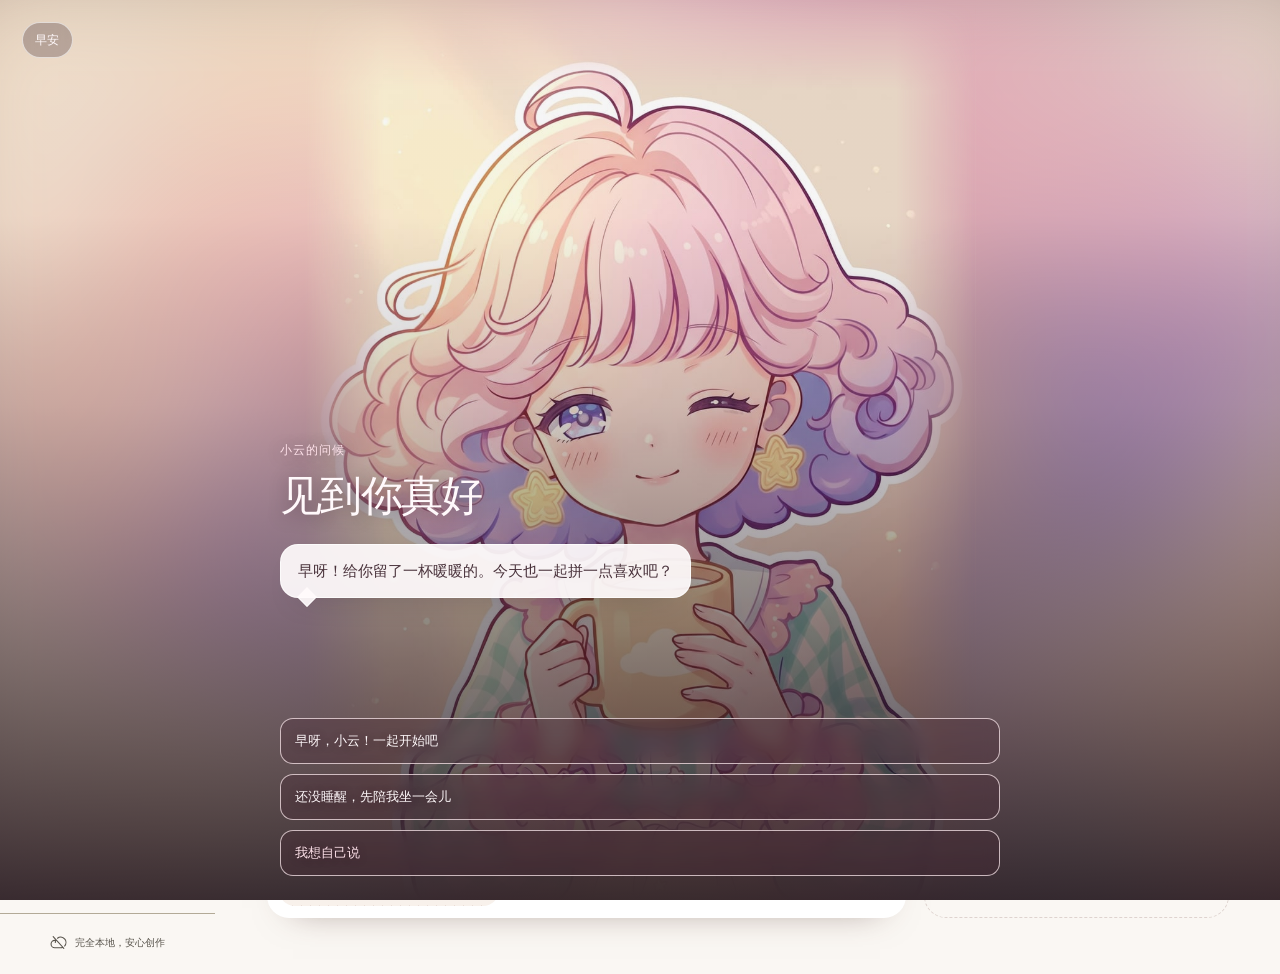
==== commit 92ee6860: "Publish verified Xingzi Beads distribution" ====
--- a/app/index.html
+++ b/app/index.html
@@ -183,8 +183,8 @@
         document.head.appendChild(manifest);
       })();
     </script>
-    <script type="module" crossorigin src="./assets/index-CIxE0_9H.js"></script>
-    <link rel="stylesheet" crossorigin href="./assets/index-7LQsrX9Y.css">
+    <script type="module" crossorigin src="./assets/index-Dtfatqqy.js"></script>
+    <link rel="stylesheet" crossorigin href="./assets/index-DL0P4CKx.css">
   </head>
   <body>
     <div id="root"></div>
--- a/app/assets/index-DL0P4CKx.css
+++ b/app/assets/index-DL0P4CKx.css
@@ -0,0 +1 @@
+.privacy-gate{position:fixed;top:0;right:0;bottom:0;left:0;z-index:600;display:grid;place-items:center;overflow:auto;padding:max(18px,env(safe-area-inset-top)) 16px max(18px,env(safe-area-inset-bottom));background:radial-gradient(90% 60% at 50% 0%,rgba(255,255,255,.72),transparent 70%),radial-gradient(70% 50% at 92% 100%,rgba(201,123,132,.16),transparent 72%),var(--background, #f4f1ea);color:var(--text-primary, #1f1f1d);font-family:var(--font-sans, "Noto Sans SC", "PingFang SC", "Microsoft YaHei", sans-serif)}.privacy-gate:before{content:"";position:fixed;top:0;right:0;bottom:0;left:0;pointer-events:none;background-image:radial-gradient(circle,rgba(140,133,116,.24) 1px,transparent 1.2px);background-size:22px 22px;opacity:.4;mask-image:radial-gradient(70% 55% at 50% 40%,#000 0%,transparent 82%);-webkit-mask-image:radial-gradient(70% 55% at 50% 40%,#000 0%,transparent 82%)}.privacy-gate-card{position:relative;width:min(560px,100%);max-height:calc(100dvh - 36px);display:flex;flex-direction:column;border:1px solid var(--divider, #e2dccd);border-radius:22px;background:var(--surface-elevated, #ffffff);box-shadow:0 26px 70px -30px #2620186b,0 2px 6px #2620180f;overflow:hidden}.privacy-gate-head{padding:26px 26px 4px}.privacy-badge{display:inline-flex;align-items:center;gap:7px;padding:5px 11px;border:1px solid var(--divider, #e2dccd);border-radius:999px;color:var(--text-secondary, #57534b);font-size:12px;letter-spacing:.04em}.privacy-gate-head h1{margin:14px 0 8px;font-family:var(--font-serif, "Noto Serif SC", "Songti SC", serif);font-size:clamp(24px,5.4vw,30px);line-height:1.25;letter-spacing:-.01em}.privacy-lead{margin:0;color:var(--text-secondary, #57534b);font-size:14px;line-height:1.8}.privacy-gate-body{overflow-y:auto;padding:14px 26px 4px;-webkit-overflow-scrolling:touch}.privacy-points{display:flex;flex-direction:column;gap:12px;margin:0;padding:0;list-style:none}.privacy-points li{display:grid;grid-template-columns:84px 1fr;gap:10px;padding-bottom:12px;border-bottom:1px dashed var(--divider, #e2dccd)}.privacy-points li:last-child{border-bottom:0;padding-bottom:0}.privacy-points strong{font-size:13.5px;font-weight:700;color:var(--text-primary, #1f1f1d)}.privacy-points span{color:var(--text-secondary, #57534b);font-size:13px;line-height:1.75}.privacy-note{margin:16px 0 0;padding:12px 14px;border-radius:12px;background:var(--surface-soft, #efebe1);color:var(--text-secondary, #57534b);font-size:12.5px;line-height:1.75}.privacy-links{margin:14px 0 0;color:var(--text-secondary, #57534b);font-size:13px;line-height:1.9}.privacy-links button{padding:0 2px;border:0;background:none;color:var(--text-primary, #1f1f1d);font:inherit;font-weight:600;text-decoration:underline;text-decoration-color:#a63d338c;text-underline-offset:4px;cursor:pointer}.privacy-gate-foot{padding:14px 26px 20px;border-top:1px solid var(--divider, #e2dccd);background:var(--surface, #fbfaf6)}.privacy-actions{display:flex;gap:10px}.privacy-actions>button{flex:1;min-height:48px;display:inline-flex;align-items:center;justify-content:center;gap:7px;padding:0 16px;border-radius:999px;font:inherit;font-size:15px;font-weight:600;cursor:pointer}.privacy-primary{border:1px solid var(--accent, #26262a);background:var(--accent, #26262a);color:var(--text-on-accent, #fbfaf6)}.privacy-primary:hover{background:var(--accent-hover, #101012)}.privacy-secondary{border:1px solid var(--border, #b3aa97);background:transparent;color:var(--text-secondary, #57534b)}.privacy-secondary:hover{background:var(--surface-soft, #efebe1)}.privacy-actions>button:focus-visible{outline:3px solid var(--focus-ring, #26262a);outline-offset:3px}.privacy-meta{margin:10px 0 0;text-align:center;color:var(--text-disabled, #9a9488);font-size:11.5px}.privacy-gate-declined{text-align:center}.privacy-declined-card{position:relative;width:min(440px,100%);padding:34px 26px 26px;border:1px solid var(--divider, #e2dccd);border-radius:22px;background:var(--surface-elevated, #ffffff);box-shadow:var(--e2, 0 14px 34px -10px rgba(38, 32, 24, .22))}.privacy-declined-card h1{margin:14px 0 10px;font-family:var(--font-serif, "Noto Serif SC", "Songti SC", serif);font-size:24px}.privacy-declined-card p{margin:8px 0;color:var(--text-secondary, #57534b);font-size:13.5px;line-height:1.8}.privacy-declined-hint{color:var(--text-disabled, #9a9488)!important;font-size:12.5px!important}.privacy-declined-card .privacy-actions{margin-top:18px}.legal-viewer{position:fixed;top:0;right:0;bottom:0;left:0;z-index:700;display:flex;flex-direction:column;background:var(--surface, #fbfaf6)}.legal-viewer-bar{display:grid;grid-template-columns:1fr auto 1fr;align-items:center;gap:8px;min-height:calc(54px + env(safe-area-inset-top));padding:env(safe-area-inset-top) 12px 0;border-bottom:1px solid var(--divider, #e2dccd);background:var(--surface-elevated, #ffffff)}.legal-viewer-bar strong{font-size:15px;font-weight:600}.legal-back{justify-self:start;display:inline-flex;align-items:center;gap:4px;min-height:40px;padding:0 10px 0 4px;border:0;border-radius:999px;background:none;color:var(--text-primary, #1f1f1d);font:inherit;font-size:14px;cursor:pointer}.legal-back:hover{background:var(--surface-soft, #efebe1)}.legal-frame{flex:1;width:100%;border:0;background:var(--background, #f4f1ea)}@media(max-width:420px){.privacy-gate{padding-inline:10px}.privacy-gate-card{max-height:calc(100dvh - 20px);border-radius:18px}.privacy-gate-head{padding:20px 18px 2px}.privacy-gate-body{padding:10px 18px 2px}.privacy-gate-foot{padding:12px 18px 16px}.privacy-points li{grid-template-columns:72px 1fr}.privacy-actions>button{min-height:46px;font-size:14px}}@media(prefers-color-scheme:dark){.privacy-gate{background:radial-gradient(90% 60% at 50% 0%,rgba(232,179,189,.08),transparent 70%),radial-gradient(70% 50% at 92% 100%,rgba(201,123,132,.12),transparent 72%),#171214;color:#f4efea}.privacy-gate-card,.privacy-declined-card,.legal-viewer-bar{background:#211b1d;border-color:#3b3235}.privacy-gate-foot{background:#1b1618;border-color:#3b3235}.privacy-note{background:#2a2225}.privacy-primary{background:#e8b3bd;border-color:#e8b3bd;color:#241a1d}.privacy-primary:hover{background:#f2c4cc}.privacy-secondary{border-color:#5a4b50;color:#e6ddd7}.privacy-secondary:hover,.legal-back:hover{background:#2a2225}.privacy-declined-card h1,.privacy-gate-head h1,.privacy-points strong,.legal-viewer-bar strong{color:#f4efea}.privacy-points span,.privacy-lead,.privacy-links,.privacy-declined-card p{color:#cfc2bd}.privacy-links button{color:#f4efea}.legal-frame{background:#171214}}.mk{display:flex;flex-direction:column;gap:14px;max-width:780px;margin:0 auto;padding:18px 16px 10px;min-height:calc(100dvh - var(--header))}.mk-top{display:flex;align-items:center;gap:12px;padding:2px 2px 0}.mk-icon{flex:0 0 auto;width:40px;height:40px;display:grid;place-items:center;border-radius:var(--r-full);border:1px solid var(--divider);background:var(--surface);color:var(--text-secondary);transition:background var(--dur-1) var(--ease-out)}.mk-icon:hover{background:var(--surface-soft);color:var(--text-primary)}.mk-heading{flex:1;min-width:0;display:flex;flex-direction:column;gap:1px}.mk-heading strong{font-family:var(--font-serif);font-size:18px;font-weight:600;line-height:1.35;white-space:nowrap;overflow:hidden;text-overflow:ellipsis}.mk-kicker{font-size:10.5px}.mk-stage{position:relative;flex:1;min-height:400px;border-radius:var(--r-lg);background:var(--surface);border:1px solid var(--divider);overflow:hidden;touch-action:none;-webkit-user-select:none;user-select:none;cursor:crosshair}.mk-canvas{position:absolute;top:0;right:0;bottom:0;left:0;display:block;width:100%;height:100%}.mk-zoom{position:absolute;z-index:3;top:12px;right:12px;display:flex;align-items:center;gap:2px;min-height:36px;padding:3px;border:1px solid var(--divider);border-radius:var(--r-md);background:color-mix(in srgb,var(--surface) 94%,transparent);box-shadow:var(--e1);color:var(--text-secondary);cursor:default;touch-action:manipulation}.mk-zoom button{display:grid;place-items:center;width:30px;height:30px;border:0;border-radius:var(--r-sm);background:transparent;color:inherit;cursor:pointer}.mk-zoom button:hover{background:var(--surface-soft);color:var(--text-primary)}.mk-zoom button:disabled{opacity:.35;cursor:default}.mk-zoom button:focus-visible{outline:2px solid var(--text-secondary);outline-offset:1px}.mk-zoom span{min-width:42px;text-align:center;font-family:var(--font-mono);font-size:11px;font-variant-numeric:tabular-nums}.mk-marker{position:absolute;pointer-events:none}.mk-peek{position:absolute;top:14px;right:14px;bottom:14px;left:14px;width:calc(100% - 28px);height:calc(100% - 28px);object-fit:contain;opacity:0;pointer-events:none;transition:opacity var(--dur-2) var(--ease-out);filter:saturate(.92)}.mk-peek.is-on{opacity:.94}.mk-peek-label{position:absolute;left:50%;bottom:14px;transform:translate(-50%);padding:6px 12px;border-radius:var(--r-full);background:var(--surface);border:1px solid var(--divider);font-size:11px;color:var(--text-secondary);pointer-events:none;animation:mk-fade var(--dur-2) var(--ease-out)}@keyframes mk-fade{0%{opacity:0;transform:translate(-50%,4px)}to{opacity:1;transform:translate(-50%)}}.mk-ritual{position:absolute;left:50%;bottom:22px;transform:translate(-50%);margin:0;font-family:var(--font-serif);font-size:14px;color:var(--text-secondary);pointer-events:none;animation:mk-fade .6s var(--ease-out) both}.mk-loading,.mk-empty{position:absolute;top:0;right:0;bottom:0;left:0;display:flex;flex-direction:column;align-items:center;justify-content:center;gap:10px;text-align:center;padding:24px;background:color-mix(in srgb,var(--surface) 88%,transparent);-webkit-backdrop-filter:blur(2px);backdrop-filter:blur(2px)}.mk-empty h2{margin:0;font-family:var(--font-serif);font-size:24px}.mk-empty p{margin:0;font-size:13px;color:var(--text-secondary)}.mk-foot{display:flex;flex-direction:column;gap:10px;padding-bottom:4px}.mk-color{display:flex;align-items:center;gap:14px;padding:12px 16px;border-radius:var(--r-md);background:var(--surface);border:1px solid var(--divider);box-shadow:var(--e1)}.mk-swatch{flex:0 0 auto;width:44px;height:44px;border-radius:var(--r-sm);box-shadow:inset 0 0 0 1px #0000001f}.mk-color-text{flex:1;min-width:0;display:flex;flex-direction:column;gap:1px}.mk-code{font-family:var(--font-mono);font-size:17px;font-weight:600;letter-spacing:.02em;color:var(--text-primary)}.mk-name{font-size:12.5px;color:var(--text-secondary);white-space:nowrap;overflow:hidden;text-overflow:ellipsis}.mk-left{text-align:right;display:flex;flex-direction:column;gap:1px}.mk-left b{font-family:var(--font-mono);font-size:24px;font-weight:600;line-height:1;color:var(--text-primary)}.mk-left small{font-size:11px;color:var(--text-disabled)}.mk-sub{display:grid;grid-template-columns:1fr 1fr;gap:10px}.mk-progress{display:flex;align-items:center;gap:10px;padding:2px 2px 0;font-size:11px;color:var(--text-disabled)}.mk-track{flex:1;height:2px;border-radius:2px;background:var(--divider);overflow:hidden}.mk-track i{display:block;height:100%;background:var(--text-primary);transition:width var(--dur-3) var(--ease-out)}.mk-legend{display:flex;align-items:center;justify-content:center;gap:14px;min-height:16px;color:var(--text-disabled);font-size:10.5px}.mk-legend span{display:inline-flex;align-items:center;gap:5px;white-space:nowrap}.mk-legend-mark{display:inline-block;width:10px;height:10px;border-radius:50%;box-sizing:border-box}.mk-legend-mark.is-pending{background:var(--text-primary);border:1.5px solid #fff;box-shadow:0 0 0 1px #17191c}.mk-legend-mark.is-settled{border:2px solid var(--text-primary);opacity:.28}.mk-legend-mark.is-target{border-radius:0;background:linear-gradient(var(--text-primary),var(--text-primary)) center / 8px 1.5px no-repeat,linear-gradient(var(--text-primary),var(--text-primary)) center / 1.5px 8px no-repeat}.mk-hint{display:flex;align-items:center;justify-content:center;gap:6px;margin:0;font-size:11px;color:var(--text-disabled)}.mk-note{position:fixed;z-index:60;left:calc(50% + var(--sidebar) / 2);bottom:30px;translate:-50% 0;display:inline-flex;align-items:center;gap:7px;padding:6px 12px 6px 10px;white-space:nowrap;border-radius:var(--r-full);border:1px solid color-mix(in srgb,var(--border) 26%,transparent);background:linear-gradient(168deg,#fdfbf4f7,#f3ecdcf7);box-shadow:0 1px #ffffffe6 inset,0 -1px #7a6c521a inset,0 10px 20px -14px #342a1a73,0 2px 5px -3px #342a1a29;font-size:12px;line-height:1.5;color:var(--text-primary);pointer-events:none;animation:mk-note-in .2s var(--ease-out) both}.mk-note-dot{flex:0 0 auto;width:9px;height:9px;border-radius:50%;box-shadow:inset 0 -1px 1px #0000003d,inset 0 1px 1px #ffffff80}.mk-note b{font-family:var(--font-mono);font-size:13px;font-weight:700;font-variant-numeric:tabular-nums}.mk-note.is-leaving{animation:mk-note-out .16s var(--ease-out) both}@keyframes mk-note-in{0%{opacity:0;transform:translateY(6px)}to{opacity:1;transform:translateY(0)}}@keyframes mk-note-out{0%{opacity:1;transform:translateY(0)}to{opacity:0;transform:translateY(4px)}}:root[data-theme=dark] .mk-note{border-color:color-mix(in srgb,var(--border) 34%,transparent);background:linear-gradient(168deg,#2b2d30f7,#1d1f22f7);box-shadow:0 1px #ffffff14 inset,0 -1px #0000008c inset,0 10px 20px -14px #000000b3,0 2px 5px -3px #00000073}@media(max-width:760px){.mk-note{left:50%;bottom:calc(84px + env(safe-area-inset-bottom,0px))}}@media(prefers-reduced-motion:reduce){.mk-note.is-leaving{opacity:0}}@media(max-width:760px){.mk{padding:12px 12px 88px;min-height:calc(100dvh - var(--header));gap:12px}.mk-stage{min-height:46dvh}.mk-color{padding:10px 14px}.mk-swatch{width:38px;height:38px}.mk-hint{display:none}}:root{font-family:PingFang SC,Microsoft YaHei,-apple-system,BlinkMacSystemFont,Segoe UI,sans-serif;color:var(--text-primary);background:var(--background);font-synthesis:none;color-scheme:light;text-rendering:optimizeLegibility;-webkit-font-smoothing:antialiased;--background: #f5f6f8;--surface: #ffffff;--surface-elevated: #ffffff;--surface-soft: #f9fafb;--overlay: rgba(255, 255, 255, .96);--border: #75818d;--divider: #eceef1;--text-primary: #29323b;--text-secondary: #68737f;--text-disabled: #9aa4af;--accent: #ad4938;--accent-hover: #983e30;--accent-soft: #fcf0ec;--success: #3d754f;--warning: #8c5c17;--danger: #b14e42;--shadow: 0 12px 35px rgba(36, 44, 59, .12);--scrim: rgba(18, 24, 32, .48);--canvas-bg: #f7f8fa;--grid-line: rgba(93, 105, 118, .2);--grid-line-major: rgba(93, 105, 118, .3);--grid-margin: rgba(173, 73, 56, .07);--cell-empty: #f7f8fa;--cell-selected: rgba(65, 141, 175, .28);--cell-done: rgba(246, 248, 250, .78);--cell-next: rgba(199, 96, 76, .2);--highlight: rgba(199, 96, 76, .2);--text-on-accent: #ffffff;--bead-highlight: rgba(255, 255, 255, .4);--bead-shadow: rgba(20, 28, 36, .08);--focus-ring: var(--accent);--scrim-border: rgba(255, 255, 255, .6);--skeleton: #e9edf1;--checker-a: #e6e9ed;--checker-b: #f7f8fa;--success-soft: #eaf0ec;--success-solid: #42674c;--text-on-success: #ffffff;--danger-soft: #fcf0ee;--selection-stroke: #246e8a;--selection-draft: rgba(65, 141, 175, .16);--cell-muted: rgba(246, 248, 250, .88);--data-label-light: #ffffff;--data-label-dark: #101418;--material-shadow: rgba(0, 0, 0, .12);--illustration-1: #dcaca2;--illustration-2: #d3a7a2;--illustration-3: #b48e95;--illustration-4: #729ca1;--illustration-5: #85aaa9;--illustration-6: #98b8b6;--bg: var(--background);--canvas: var(--canvas-bg);--text: var(--text-primary);--muted: var(--text-secondary);--subtle: var(--text-secondary);--line: var(--border);--sidebar: 216px;--header: 70px;--radius: 14px}:root[data-theme=dark]{color-scheme:dark;--background: #171315;--surface: #211b1e;--surface-elevated: #2a2225;--surface-soft: #241d20;--overlay: rgba(33, 27, 30, .97);--border: #5e4d51;--divider: #34292d;--text-primary: #f3eae7;--text-secondary: #b9a9a6;--text-disabled: #8a7a76;--accent: #e8b3bd;--accent-hover: #f2c4cc;--accent-soft: #39292e;--success: #a7c9ae;--warning: #e3bd82;--danger: #e79086;--shadow: 0 16px 40px rgba(0, 0, 0, .55);--scrim: rgba(12, 8, 10, .66);--canvas-bg: #1b1619;--grid-line: rgba(214, 180, 184, .16);--grid-line-major: rgba(214, 180, 184, .26);--grid-margin: rgba(232, 179, 189, .06);--cell-empty: #1b1619;--cell-selected: rgba(224, 178, 124, .26);--cell-done: rgba(23, 19, 21, .62);--cell-next: rgba(224, 138, 128, .22);--highlight: rgba(224, 138, 128, .22);--text-on-accent: #2b1a1f;--bead-highlight: rgba(255, 255, 255, .2);--bead-shadow: rgba(0, 0, 0, .45);--focus-ring: #f0c0c8;--scrim-border: rgba(255, 255, 255, .16);--skeleton: #2c2327;--checker-a: #2b2226;--checker-b: #1b1619;--bg: var(--background);--canvas: var(--canvas-bg);--text: var(--text-primary);--muted: var(--text-secondary);--subtle: var(--text-secondary);--line: var(--border);--success-soft: #26332b;--success-solid: #a7c9ae;--text-on-success: #1b221c;--danger-soft: #3b2728;--selection-stroke: #e0b27c;--selection-draft: rgba(224, 178, 124, .16);--cell-muted: rgba(23, 19, 21, .82);--data-label-light: #ffffff;--data-label-dark: #141011;--material-shadow: rgba(0, 0, 0, .45);--illustration-1: #b08a84;--illustration-2: #a17f7a;--illustration-3: #9a7b84;--illustration-4: #7d6a79;--illustration-5: #8d757c;--illustration-6: #a98b90}*{box-sizing:border-box}body{margin:0;min-width:320px;color:var(--text-primary);background:var(--background)}#root{min-height:100dvh;background:var(--background)}button,input,select,textarea{font:inherit}button{cursor:pointer}button,a,input,select,textarea{-webkit-tap-highlight-color:transparent}button{color:inherit}button:disabled{cursor:not-allowed;opacity:.42}button:focus-visible,input:focus-visible,select:focus-visible,textarea:focus-visible,a:focus-visible{outline:3px solid var(--focus-ring);outline-offset:3px}button{transition:background .17s,color .17s,transform .17s}button:active:not(:disabled){transform:translateY(1px)}button svg{flex-shrink:0}h1,h2,h3,h4,p{margin:0}h1{font-size:27px;font-weight:650;letter-spacing:-.7px;line-height:1.4}h2{font-size:19px;font-weight:650}h3{font-size:14px;font-weight:650}h4{font-size:14px}p{font-size:13px;line-height:1.85;color:var(--muted)}small{font-size:11px}strong,b{font-weight:600}input:not([type=range],[type=checkbox],[type=radio],[type=color]),select,textarea{width:100%;min-height:42px;padding:10px 12px;border:1px solid var(--line);border-radius:8px;background:var(--surface);color:var(--text);font-size:12px;outline-offset:2px}input::placeholder,textarea::placeholder{color:var(--muted)}input[type=checkbox],input[type=radio]{accent-color:var(--accent)}select option,select optgroup{color:var(--text-primary);background:var(--surface-elevated)}input[type=range]::-webkit-slider-runnable-track{height:4px;border-radius:999px;background:var(--divider)}input[type=range]::-webkit-slider-thumb{width:16px;height:16px;margin-top:-6px;border:2px solid var(--surface-elevated);border-radius:50%;background:var(--accent);box-shadow:0 1px 4px var(--bead-shadow);-webkit-appearance:none;-moz-appearance:none;appearance:none}input[type=range]::-moz-range-track{height:4px;border-radius:999px;background:var(--divider)}input[type=range]::-moz-range-thumb{width:12px;height:12px;border:2px solid var(--surface-elevated);border-radius:50%;background:var(--accent)}*{scrollbar-color:var(--text-disabled) var(--surface-soft);scrollbar-width:thin}*::-webkit-scrollbar{width:10px;height:10px}*::-webkit-scrollbar-track{background:var(--surface-soft)}*::-webkit-scrollbar-thumb{border:3px solid var(--surface-soft);border-radius:999px;background:var(--text-disabled)}select{cursor:pointer}input[type=range]{-webkit-appearance:none;-moz-appearance:none;appearance:none;background:transparent;accent-color:var(--accent);width:100%;height:4px;cursor:pointer;margin:14px 0 0}progress{-webkit-appearance:none;-moz-appearance:none;appearance:none;width:100%;height:5px;border:0;overflow:hidden;border-radius:8px;background:var(--line)}progress::-webkit-progress-bar{background:var(--line);border-radius:8px}progress::-webkit-progress-value{background:var(--accent);border-radius:8px}progress::-moz-progress-bar{background:var(--accent)}.app-shell{display:flex;min-height:100dvh}.sidebar{position:fixed;inset:0 auto 0 0;width:var(--sidebar);background:var(--surface);border-right:1px solid var(--line);padding:30px 20px 0;display:flex;flex-direction:column;z-index:25}.brand{display:flex;align-items:center;gap:12px;border:0;background:none;text-align:left;padding:0 10px}.brand-symbol{display:grid;grid-template-columns:repeat(2,11px);grid-template-rows:repeat(2,11px);gap:4px;transform:rotate(-7deg)}.brand-symbol i{display:block;background:var(--accent);border-radius:3px;position:relative}.brand-symbol i:after{content:"";position:absolute;width:3px;height:3px;border-radius:50%;background:var(--surface);top:4px;left:4px}.brand strong{font-size:20px;letter-spacing:1px;display:block;line-height:1.25;white-space:nowrap}.brand small{font-size:10px;letter-spacing:1px;color:var(--muted)}.sidebar-new{border:1px solid var(--brand-line);background:var(--brand-soft);color:var(--brand-ink);border-radius:9px;min-height:43px;display:flex;align-items:center;justify-content:center;gap:9px;font-size:12px;font-weight:600;margin:30px 0 28px}.sidebar-new:hover{background:var(--line)}.sidebar-label{font-size:10px;color:var(--muted);padding:0 14px;margin-bottom:12px}.sidebar nav{display:flex;flex-direction:column;gap:6px}.sidebar nav button{display:flex;align-items:center;gap:13px;background:none;border:0;padding:13px 14px;font-size:12px;color:var(--text-secondary);border-radius:8px;text-align:left;white-space:nowrap;position:relative;min-height:44px}.sidebar nav button:hover{background:var(--surface-soft)}.sidebar nav button.active{background:var(--brand-soft);color:var(--brand-ink);font-weight:600}.sidebar nav button.active i{width:5px;height:5px;border-radius:50%;background:var(--brand);margin-left:auto}.sidebar-bottom{margin-top:auto;padding-top:35px}.sidebar-tip{background:var(--surface-soft);border:1px solid var(--line);padding:18px 15px;border-radius:10px;margin-bottom:22px}.sidebar-tip svg{color:var(--brand);margin-bottom:12px}.sidebar-tip strong{display:block;font-size:12px;margin-bottom:7px}.sidebar-tip p{font-size:11px;line-height:1.85}.sidebar-help{display:flex;align-items:center;gap:11px;background:none;border:0;width:100%;padding:12px;color:var(--text-secondary);font-size:12px}.sidebar-help svg:last-child{margin-left:auto}.sidebar-local{margin:18px -20px 0;border-top:1px solid var(--line);height:57px;display:flex;align-items:center;justify-content:center;gap:8px;font-size:10px;color:var(--muted)}.app-content{margin-left:var(--sidebar);width:calc(100% - var(--sidebar));min-width:0}.topbar{height:var(--header);background:var(--surface);border-bottom:1px solid var(--line);display:flex;align-items:center;justify-content:space-between;padding:0 34px;position:relative;z-index:15}.topbar-location{font-size:12px;font-weight:500;display:flex;align-items:center;gap:12px}.topbar-location>span{font-size:9px;font-weight:400;color:var(--muted);border:1px solid var(--line);border-radius:4px;padding:2px 4px}.topbar-actions{display:flex;align-items:center;gap:12px}.save-indicator,.offline-indicator{display:flex;align-items:center;gap:6px;font-size:10px;color:var(--muted)}.save-indicator svg{color:var(--success)}.save-indicator.error{color:var(--accent)}.topbar-divider{width:1px;height:17px;background:var(--line);margin:0 4px}.user-avatar{display:grid;place-items:center;width:29px;height:29px;border-radius:50%;background:var(--accent-soft);color:var(--accent);font-size:11px;margin-left:7px}.brand-symbol-img{width:36px;height:36px;border-radius:10px;flex:none}@media(max-width:760px){.brand-symbol-img{width:29px;height:29px}}.mobile-brand,.mobile-nav{display:none}.page-content{animation:page-enter .2s ease-out}.loading-screen{padding:100px;text-align:center;color:var(--muted)}.btn{min-height:39px;padding:10px 15px;display:inline-flex;align-items:center;justify-content:center;gap:8px;border:1px solid var(--line);border-radius:8px;background:var(--surface);font-size:11px;font-weight:500;line-height:1.3;white-space:nowrap}.btn:not(.btn--ink):not(.btn--key):not(.btn--press):not(.btn--stamp):hover:not(:disabled){background:var(--surface-soft)}.btn.primary{background:var(--accent);border-color:var(--accent);color:var(--text-on-accent)}.btn.primary:hover:not(:disabled){background:var(--accent-hover)}.btn.quiet{border-color:transparent;background:none;color:var(--muted)}.btn.danger{background:color-mix(in srgb,var(--danger) 14%,var(--surface));color:var(--danger);border-color:color-mix(in srgb,var(--danger) 30%,var(--surface))}.btn.full{width:100%}.btn small{margin-left:auto;color:var(--muted)}.icon-button{width:33px;height:33px;display:inline-flex;align-items:center;justify-content:center;border:0;border-radius:6px;background:none;color:var(--text-secondary);padding:0}.icon-button:hover:not(:disabled){background:var(--surface-soft);color:var(--text)}.icon-button.active{background:var(--accent-soft);color:var(--accent)}.text-button{display:inline-flex;align-items:center;gap:7px;border:0;background:none;color:var(--muted);padding:4px 0;font-size:10px}.text-button:hover{color:var(--accent)}.button-row{display:flex;align-items:center;gap:10px}.button-row.spread{justify-content:space-between}.panel{background:var(--surface);border:1px solid var(--line);border-radius:var(--radius);box-shadow:var(--shadow)}.standard-page{padding:32px 34px 46px;max-width:1600px;margin:0 auto}.page-heading{display:flex;align-items:center;justify-content:space-between;gap:20px;margin-bottom:26px}.page-heading h1{margin-bottom:7px}.page-heading p{font-size:12px}.breadcrumb{font-size:10px;color:var(--muted);margin-bottom:13px;display:flex;gap:10px}.breadcrumb span{color:var(--text-secondary)}.section-heading{display:flex;align-items:center;justify-content:space-between;gap:14px;margin-bottom:16px}.section-heading h3{display:flex;align-items:center;gap:8px}.section-heading h3>span{font-size:10px;color:var(--muted);background:var(--surface-soft);padding:2px 6px;border-radius:4px}.section-heading svg{color:var(--muted)}.small-badge{font-size:9px;color:var(--muted);border:1px solid var(--line);border-radius:4px;padding:3px 6px;white-space:nowrap}.busy{display:inline-flex;align-items:center;gap:7px;color:var(--accent);font-size:11px}.spin{animation:spin 1.1s linear infinite}.empty-state{padding:50px 18px;color:var(--muted);text-align:center;font-size:13px}.field-hint{font-size:10px;line-height:1.8;margin-top:10px}.info-callout{font-size:11px;line-height:1.8;background:var(--accent-soft);color:var(--accent);border-radius:8px;padding:12px 15px;margin-bottom:20px}.success-text{display:flex;align-items:center;gap:5px;color:var(--success);font-size:10px}.danger-text{color:var(--accent)!important}.editor-layout{display:grid;grid-template-columns:minmax(0,1fr) 266px;min-height:calc(100dvh - var(--header))}.editor-main{padding:29px 28px 20px;min-width:0}.editor-main .page-heading{margin-bottom:24px}.editor-main .page-heading h1{font-size:25px}.editor-main .page-heading>.btn{margin-top:21px}.canvas-panel{border:1px solid var(--line);background:var(--surface);border-radius:12px;overflow:hidden;box-shadow:var(--shadow)}.canvas-header{display:flex;align-items:center;justify-content:space-between;gap:10px;padding:16px 18px;border-bottom:1px solid var(--line);min-height:57px;font-size:12px}.canvas-header>div{display:flex;align-items:center;gap:9px;min-width:0}.project-dot{width:6px;height:6px;background:var(--success);border-radius:50%;flex-shrink:0}.project-name{border:0!important;background:none!important;min-height:20px!important;padding:0!important;width:155px!important;font-size:11px!important;font-weight:600;max-width:30vw}.canvas-status{font-size:10px;color:var(--muted);display:flex;align-items:center;gap:5px;white-space:nowrap}.status-dot{display:inline-block;width:5px;height:5px;background:var(--success);border-radius:50%;margin-right:5px;flex-shrink:0}.view-tabs{display:flex;align-items:center;border-bottom:1px solid var(--line);padding:0 18px;gap:22px;height:45px}.view-tabs>button{font-size:11px;align-self:stretch;padding:0;border:0;background:none;color:var(--muted);position:relative;white-space:nowrap}.view-tabs>button.selected{color:var(--accent);font-weight:600}.view-tabs>button.selected:after{content:"";height:2px;background:var(--accent);position:absolute;left:0;right:0;bottom:0}.view-caption{font-size:9px;color:var(--subtle);margin-left:auto}.board-toolrow{display:flex;align-items:center;justify-content:space-between;padding:8px 17px;background:var(--surface);border-bottom:1px solid var(--line)}.tool-group{display:flex;align-items:center;gap:5px}.tool-separator{height:15px;width:1px;background:var(--line);margin:0 7px}.board-wrap{position:relative;overflow:hidden;height:clamp(350px,43vw,548px);width:100%;touch-action:none;background:var(--canvas);-webkit-user-select:none;user-select:none}.board-canvas{display:block;position:absolute;top:0;right:0;bottom:0;left:0;width:100%;height:100%}.next-pulse{position:absolute;pointer-events:none;border:2px dashed var(--accent);animation:next-pulse 1.6s var(--ease-out) infinite}.canvas-zoom{position:absolute;right:16px;bottom:14px;background:var(--surface-elevated);border:1px solid var(--line);border-radius:7px;display:flex;align-items:center;padding:2px 5px;box-shadow:0 2px 12px var(--material-shadow);height:31px}.canvas-zoom button{background:none;border:0;width:25px;height:25px;color:var(--muted);display:grid;place-items:center}.canvas-zoom span:not(.tool-separator){font-size:9px;min-width:37px;text-align:center;color:var(--muted);font-variant-numeric:tabular-nums}.canvas-zoom .tool-separator{margin:0 3px}.board-hint{font-size:9px;text-align:center;color:var(--subtle);padding:7px;background:var(--canvas)}.canvas-footer{font-size:9px;min-height:37px;padding:10px 17px;border-top:1px solid var(--line);display:flex;align-items:center;justify-content:space-between;gap:10px;color:var(--muted)}.canvas-footer>span{display:flex;align-items:center;gap:4px}.footer-divider{margin:0 8px;color:var(--subtle)}.palette-strip{margin-top:24px}.palette-strip .section-heading{margin-bottom:15px}.palette-strip h3{font-size:12px}.used-colors-row{display:flex;align-items:flex-start;gap:9px}.used-colors{display:flex;flex:1 1 auto;min-width:0;gap:9px;overflow-x:auto;padding-bottom:8px;scrollbar-width:thin}.used-color{position:relative;border:1px solid transparent;padding:6px 8px 5px;min-width:55px;background:var(--surface);border-radius:8px;display:flex;flex-direction:column;align-items:center;gap:5px}.used-color-main{display:flex;flex-direction:column;align-items:center;gap:5px;width:100%;padding:0;border:0;background:none;color:inherit;cursor:pointer}.used-color-remove{position:absolute;top:0;right:0;display:grid;place-items:center;width:16px;height:16px;padding:0;border:1px solid var(--line);border-radius:50%;background:var(--surface);color:var(--muted);font-size:10px;line-height:1;opacity:0;pointer-events:none}.used-color:hover .used-color-remove,.used-color:focus-within .used-color-remove,.used-color.selected .used-color-remove{opacity:1;pointer-events:auto}.used-color-remove:hover{border-color:var(--danger);color:var(--danger)}@media(hover:none){.used-color-remove{opacity:1;pointer-events:auto}}.used-color.selected{border-color:var(--accent);background:var(--accent-soft)}.used-color strong{font-size:9px;font-weight:500}.used-color small{font-size:8px;color:var(--muted)}.used-color-add{flex:none;padding:6px 8px 5px;min-width:55px;display:flex;flex-direction:column;align-items:center;gap:5px;border:1px dashed var(--line);border-radius:8px;background:transparent;color:var(--muted);transition:border-color .16s var(--ease-out),background .16s var(--ease-out),color .16s var(--ease-out)}.used-color-add:hover,.used-color-add.active{border-color:var(--accent);background:var(--accent-soft);color:var(--accent)}.used-color-add-plus{display:grid;place-items:center;width:28px;height:28px;border-radius:7px;background:var(--surface-soft)}.used-color-add strong{font-size:9px;font-weight:500}.used-color-add small{font-size:8px;color:var(--muted)}.used-color-add:hover small,.used-color-add.active small{color:var(--accent)}.color-picker{margin-top:12px;padding:12px;border:1px solid var(--line);border-radius:10px;background:var(--surface);animation:color-picker-in .18s var(--ease-out)}.color-picker-head{display:flex;align-items:center;gap:10px}.color-picker-head input{flex:1 1 auto;min-width:0;min-height:34px;padding:6px 9px;border:1px solid var(--line);border-radius:7px;background:var(--surface);color:var(--text);font-size:11px}.color-picker-head input:focus{border-color:var(--accent);outline:none}.color-picker-count{flex:none;color:var(--muted);font-size:9px;font-variant-numeric:tabular-nums}.color-picker-head .text-button{flex:none;white-space:nowrap}.color-picker-grid{display:grid;grid-template-columns:repeat(auto-fill,minmax(42px,1fr));gap:6px;max-height:190px;margin-top:10px;padding-right:2px;overflow-y:auto;scrollbar-width:thin}.color-picker-swatch{position:relative;display:flex;flex-direction:column;align-items:center;gap:3px;padding:4px 2px;border:1px solid transparent;border-radius:8px;background:none;color:var(--muted)}.color-picker-swatch span{width:24px;height:24px;border-radius:6px;box-shadow:inset 0 1px 2px var(--bead-highlight),inset 0 -2px 2px var(--bead-shadow)}.color-picker-swatch small{font-size:8px;font-weight:500;line-height:1.2}.color-picker-swatch:hover{background:var(--surface-soft)}.color-picker-swatch.is-picked{border-color:var(--accent);background:var(--accent-soft);color:var(--accent)}.color-picker-swatch.is-picked:after{position:absolute;content:"";top:2px;right:3px;width:5px;height:5px;border-radius:50%;background:var(--accent)}.color-picker-empty{margin:10px 0 0;color:var(--muted);font-size:10px}.color-picker-hint{margin:10px 0 0;color:var(--muted);font-size:9px;line-height:1.6}@keyframes color-picker-in{0%{opacity:0;transform:translateY(-4px)}}.bead-swatch{width:28px;height:28px;border-radius:7px;display:block;position:relative;box-shadow:inset 0 1px 2px var(--bead-highlight),inset 0 -2px 2px var(--bead-shadow)}.bead-swatch:after,.large-bead:after{content:"";position:absolute;top:36%;right:36%;bottom:36%;left:36%;border-radius:50%;background:var(--bead-highlight);box-shadow:inset 1px 1px 3px var(--material-shadow)}.local-note{display:flex;align-items:center;gap:7px;font-size:9px;color:var(--muted);margin-top:17px}.local-note>span{margin-left:auto;font-size:8px}.controls-panel{background:var(--surface);border-left:1px solid var(--line);padding:24px 21px 20px}.controls-title{display:flex;align-items:center;gap:8px;margin-bottom:2px}.controls-title>svg{color:var(--text-secondary)}.controls-title h2{font-size:13px}.controls-title .text-button{margin-left:auto;font-size:9px}.control-section{padding:21px 0;border-bottom:1px solid var(--line)}.control-section>.section-heading{margin-bottom:13px}.control-section h3{font-size:11px}.control-section>.btn+.btn{margin-top:7px}.segmented{display:flex;background:var(--surface-soft);border:1px solid var(--line);border-radius:7px;padding:3px;gap:3px}.segmented button{flex:1;border:1px solid transparent;background:none;min-height:32px;padding:6px;font-size:11px;color:var(--muted);border-radius:5px;white-space:nowrap}.segmented button.selected{background:var(--surface);border-color:var(--line);color:var(--accent);box-shadow:0 1px 3px var(--material-shadow);font-weight:600}.segmented.size-options{display:grid;grid-template-columns:repeat(3,minmax(0,1fr))}.segmented.size-options button{min-width:0;padding:6px 4px;font-size:10px}.add-palette-link{border:0;background:none;font-size:10px;color:var(--accent);padding:12px 0 0}.range-field{display:block;margin-top:22px}.range-field:first-child{margin-top:0}.range-field>span{display:flex;align-items:center;justify-content:space-between;font-size:10px;color:var(--text-secondary)}.range-field output{font-size:10px;color:var(--text);font-variant-numeric:tabular-nums}.toggle-field{display:flex;align-items:center;gap:10px;position:relative;min-height:42px;margin:0 0 14px;cursor:pointer}.toggle-field>span:first-child{font-size:10px;color:var(--text);flex:1}.toggle-field small{display:block;font-size:9px;color:var(--muted);margin-top:5px}.toggle-field input{position:absolute;right:0;opacity:0;width:31px;height:22px;margin:0}.toggle-track{width:29px;height:16px;border-radius:16px;background:var(--line);position:relative;flex-shrink:0;transition:background .2s}.toggle-track:after{content:"";position:absolute;width:12px;height:12px;background:var(--text-primary);border-radius:50%;left:2px;top:2px;box-shadow:0 1px 2px var(--material-shadow);transition:transform .2s}.toggle-field input:checked+.toggle-track{background:var(--accent)}.toggle-field input:checked+.toggle-track:after{transform:translate(13px)}.toggle-field input:focus-visible+.toggle-track{outline:3px solid var(--focus-ring);outline-offset:3px}.select-label{font-size:10px;color:var(--muted);display:block;margin-top:20px}.select-label select{margin-top:9px}.controls-bottom{padding-top:20px}.controls-bottom .btn{font-size:10px}.controls-bottom .btn+.btn{margin-top:6px}.import-layout{display:grid;grid-template-columns:minmax(0,1fr) 310px;gap:26px;align-items:start}.upload-area{border:1.5px dashed color-mix(in srgb,var(--border) 66%,transparent);border-radius:20px;min-height:490px;background:var(--surface);display:flex;flex-direction:column;align-items:center;justify-content:center;text-align:center;overflow:hidden;transition:border-color var(--dur-3) var(--ease-out),box-shadow var(--dur-3) var(--ease-out)}:root[data-theme=dark] .upload-area:not(.dragging){border-color:color-mix(in srgb,var(--border) 42%,transparent)}.upload-area.dragging{border-color:var(--accent);background:var(--accent-soft)}.upload-area.has-image{min-height:unset;aspect-ratio:1}.upload-area:has(.crop-preview[data-active]){border-color:color-mix(in srgb,var(--accent) 65%,transparent);box-shadow:0 0 0 5px color-mix(in srgb,var(--accent) 11%,transparent)}.upload-illustration{display:grid;place-items:center;width:96px;height:96px;border-radius:25px;background:var(--accent-soft);color:var(--accent);margin-bottom:25px}.upload-area h2{font-size:21px;margin-bottom:12px}.upload-area p{font-size:12px;margin-bottom:26px}.crop-preview{width:100%;aspect-ratio:1;position:relative;overflow:hidden;background:var(--surface-soft);touch-action:none;user-select:none;-webkit-user-select:none;-webkit-touch-callout:none;cursor:grab}.crop-preview[data-active]{cursor:grabbing}.crop-preview img{display:block;-webkit-user-drag:none}.crop-guide{position:absolute;top:0;right:0;bottom:0;left:0;pointer-events:none;opacity:.33;transition:opacity var(--dur-3) var(--ease-out);background:linear-gradient(90deg,transparent 33%,var(--bead-highlight) 33%,var(--bead-highlight) 33.2%,transparent 33.2%,transparent 66%,var(--bead-highlight) 66%,var(--bead-highlight) 66.2%,transparent 66.2%),linear-gradient(0deg,transparent 33%,var(--bead-highlight) 33%,var(--bead-highlight) 33.2%,transparent 33.2%,transparent 66%,var(--bead-highlight) 66%,var(--bead-highlight) 66.2%,transparent 66.2%)}.crop-preview[data-active] .crop-guide{opacity:.8}.crop-hint{position:absolute;top:14px;left:50%;transform:translate(-50%);z-index:2;display:flex;align-items:center;gap:7px;padding:8px 13px;border-radius:999px;border:1px solid color-mix(in srgb,var(--border) 42%,transparent);background:color-mix(in srgb,var(--surface-elevated) 82%,transparent);backdrop-filter:blur(10px);-webkit-backdrop-filter:blur(10px);color:var(--text-secondary);font-size:11px;line-height:1.4;white-space:nowrap;pointer-events:none;opacity:1;transition:opacity var(--dur-3) var(--ease-out)}.crop-hint-hidden{opacity:0}.crop-hint svg{color:var(--accent)}.import-options{padding:0 23px 24px}.import-options .control-section{padding:21px 0}.import-options>.btn{margin-top:22px}.import-imagebar{display:flex;align-items:center;justify-content:space-between;font-size:12px;padding:12px 0}.import-imagebar small{color:var(--muted);margin-left:8px}.import-privacy{padding:24px;display:flex;align-items:center;gap:16px}.import-privacy>svg{color:var(--success)}.import-privacy strong{font-size:12px}.import-privacy p{font-size:11px;margin-top:4px}.form-field{display:block;font-size:11px;margin-bottom:17px}.form-field>input{margin-top:8px}.form-field+.segmented{margin-bottom:18px}.palette-layout{display:grid;grid-template-columns:265px minmax(0,1fr);gap:24px;align-items:start}.palette-sidebar{padding:21px 15px}.palette-sidebar>h3{display:flex;align-items:center;justify-content:space-between;gap:10px;margin:0 8px 19px;font-size:12px}.palette-sidebar>h3>span{float:none;color:var(--muted)}.palette-list-item{display:flex;align-items:center;gap:10px;width:100%;padding:12px 9px;background:none;border:1px solid transparent;border-radius:9px;text-align:left}.palette-list-item.selected{background:var(--accent-soft);border-color:var(--highlight)}.mini-palette{display:grid;grid-template-columns:repeat(2,13px);gap:2px}.mini-palette i{width:13px;height:13px;border-radius:3px}.palette-list-item strong{font-size:11px;display:block;max-width:155px;overflow:hidden;text-overflow:ellipsis;white-space:nowrap}.palette-list-item small{display:block;color:var(--muted);font-size:9px;margin-top:5px}.palette-list-item>svg{margin-left:auto;color:var(--accent)}.palette-import-box{margin-top:21px;border-top:1px solid var(--line);padding:24px 8px 2px}.palette-import-box>svg{color:var(--accent);margin-bottom:12px}.palette-import-box h4{font-size:12px;margin-bottom:7px}.palette-import-box p{font-size:10px;margin-bottom:19px}.palette-import-box>.btn{margin-top:14px}.palette-import-box>.btn.quiet{margin-top:4px}.palette-import-box>.text-button{display:flex;margin:auto;font-size:10px}.palette-content{padding:25px;min-width:0}.palette-content-heading{display:flex;align-items:center;justify-content:space-between;gap:15px;margin-bottom:22px}.palette-title-input{display:flex;align-items:center;gap:10px}.palette-title-input>svg{color:var(--accent)}.palette-title-input input{font-size:18px!important;font-weight:600;border:0!important;padding:0!important;min-height:30px!important;max-width:260px}.palette-content-heading p{font-size:10px;margin-top:4px}.palette-searchbar{display:flex;align-items:center;gap:15px;margin-bottom:24px}.palette-searchbar input{max-width:300px}.palette-searchbar .btn{margin-left:auto}.palette-color-grid{display:grid;grid-template-columns:repeat(auto-fill,minmax(88px,1fr));gap:21px 16px}.palette-color{background:none;border:0;padding:0;text-align:left;display:flex;flex-direction:column}.palette-color>span{height:72px;border-radius:9px;display:grid;place-items:center;box-shadow:inset 0 0 0 1px var(--border)}.palette-color>span svg{opacity:0;background:var(--overlay);padding:5px;box-sizing:content-box;border-radius:50%;color:var(--text-primary);transition:opacity .2s}.palette-color:hover>span svg{opacity:1}.palette-color>strong{font-size:11px;margin-top:9px}.palette-color>small{font-size:9px;color:var(--muted);margin-top:4px;white-space:nowrap;overflow:hidden;text-overflow:ellipsis}.palette-color>code{font-family:inherit;font-size:8px;color:var(--subtle);margin-top:5px}.source-card{font-size:11px;color:var(--muted);margin:15px 0}.source-card img{max-width:100%;max-height:400px;display:block;margin-top:12px;object-fit:contain}.color-editor-preview{position:relative;display:flex;overflow:hidden;border-radius:10px;height:105px;margin:22px 0 10px}.color-editor-preview span{flex:1}.color-editor-preview input{position:absolute;top:0;right:0;bottom:0;left:0;width:100%;height:100%;opacity:0;cursor:pointer}.route-layout{display:grid;grid-template-columns:minmax(0,1fr) 280px;gap:24px;align-items:start}.route-modes{display:flex;flex-direction:column;gap:10px;margin-bottom:23px}.route-mode{display:flex;align-items:center;text-align:left;padding:17px 18px;gap:16px;background:var(--surface);border:1px solid var(--line);border-radius:11px}.route-mode.selected{border-color:var(--accent);background:var(--accent-soft)}.mode-icon{display:grid;place-items:center;width:43px;height:43px;background:var(--surface-soft);border-radius:10px;color:var(--muted);flex-shrink:0}.route-mode.selected .mode-icon{color:var(--accent);background:var(--surface)}.route-mode h3{font-size:13px;display:flex;align-items:center;gap:10px}.route-mode h3 small{font-size:9px;color:var(--muted);font-weight:400}.route-mode p{font-size:10px;margin-top:7px}.route-mode>i{margin-left:auto;color:var(--accent);width:23px;flex-shrink:0}.route-preview{padding:20px 18px 0;overflow:hidden}.route-preview .board-wrap{height:400px;border-radius:8px}.route-preview .board-hint{border-radius:0 0 8px 8px}.route-metrics{display:grid;grid-template-columns:repeat(4,1fr);padding:22px 0}.route-metrics>div{text-align:center;border-right:1px solid var(--line)}.route-metrics>div:last-child{border:0}.route-metrics strong{font-size:20px;font-weight:600;font-variant-numeric:tabular-nums}.route-metrics strong small{font-size:10px;color:var(--muted);font-weight:400}.route-metrics span{display:block;font-size:9px;color:var(--muted);margin-top:5px}.route-options{padding:0 20px 20px}.route-color-list{display:flex;flex-direction:column;gap:17px}.route-color-list>div{display:flex;gap:9px;align-items:center;font-size:11px}.route-number{font-size:9px;color:var(--subtle);width:11px}.route-color-list i{width:25px;height:25px;border-radius:6px}.route-color-list strong{font-size:10px}.route-color-list strong>span{font-size:9px;color:var(--muted);font-weight:400;display:inline-block;max-width:70px;white-space:nowrap;overflow:hidden;text-overflow:ellipsis;vertical-align:bottom}.route-color-list small{font-size:8px;color:var(--muted);font-weight:400}.route-color-list div>small{display:block;margin-top:4px}.route-color-list b{margin-left:auto;font-size:11px;font-variant-numeric:tabular-nums}.route-options>.btn{margin-top:20px}.workbench-layout{display:grid;grid-template-columns:minmax(0,1fr) 280px;gap:24px;align-items:start}.workbench-canvas{overflow:hidden}.workbench-canvas .board-wrap{height:clamp(400px,48vw,640px)}.workbench-canvas .canvas-header>.button-row{margin-left:auto}.workbench-sidebar{display:flex;flex-direction:column;gap:18px}.timer-pill{display:flex;align-items:center;gap:11px;border:1px solid var(--line);background:var(--surface);border-radius:9px;padding:6px 8px 6px 14px;color:var(--muted)}.timer-pill strong{font-variant-numeric:tabular-nums;color:var(--text);font-size:15px;font-weight:500}.current-card{padding:22px}.current-label{font-size:10px;color:var(--muted)}.current-color-head{display:flex;align-items:center;gap:16px;margin:19px 0 25px}.large-bead{width:61px;height:61px;border-radius:13px;position:relative;box-shadow:inset 0 2px 3px var(--bead-highlight),inset 0 -4px 5px var(--bead-shadow);flex-shrink:0}.current-color-head h2{font-size:25px;letter-spacing:-.5px}.current-color-head p{font-size:11px;margin-top:4px}.coordinate{display:flex;gap:18px}.coordinate>div{flex:1;background:var(--surface-soft);border-radius:9px;text-align:center;padding:13px}.coordinate span{font-size:10px;color:var(--muted)}.coordinate strong{display:block;font-size:28px;margin-top:7px;font-weight:600;font-variant-numeric:tabular-nums}.next-position{font-size:10px;text-align:center;margin:15px 0 20px}.current-card>.field-hint{text-align:center}.progress-card{padding:21px}.progress-card .section-heading strong{color:var(--accent);font-size:16px}.progress-numbers{display:flex;justify-content:space-between;margin-top:18px}.progress-numbers strong{display:block;font-size:22px;font-variant-numeric:tabular-nums}.progress-numbers span{display:block;font-size:10px;color:var(--muted);margin-top:6px}.workbench-colors{padding:21px}.workbench-colors h3{font-size:12px;margin-bottom:19px}.workbench-colors>div{display:flex;align-items:center;gap:9px;padding:9px 0}.workbench-colors>div.active{color:var(--accent)}.workbench-colors i{width:24px;height:24px;border-radius:6px}.workbench-colors span{font-size:11px}.workbench-colors span small{display:block;color:var(--muted);font-size:8px;margin-top:4px}.workbench-colors strong{margin-left:auto;font-size:12px}.workbench-colors strong small{color:var(--muted);font-size:10px;font-weight:400}.legend-box{display:inline-block;width:8px;height:8px;margin:0 3px 0 10px}.legend-box.current{border:1px solid var(--accent)}.legend-box.next{border:1px dashed var(--accent)}.legend-box.done{background:var(--text-disabled)}.completed-message{text-align:center;padding:14px 0}.completed-message>svg{color:var(--success);margin-bottom:14px}.completed-message h2{font-size:21px}.completed-message p{font-size:11px;margin:12px 0 20px}.project-welcome{display:flex;align-items:center;justify-content:space-between;background:var(--success-soft);border:1px solid var(--border);border-radius:15px;padding:30px 40px;overflow:hidden;margin-bottom:34px;min-height:230px}.project-welcome h2{font-size:22px;color:var(--text-primary);letter-spacing:-.5px}.project-welcome p{font-size:11px;color:var(--text-secondary);max-width:340px;margin-top:11px}.project-welcome .btn{margin-top:20px;background:var(--success-solid);border-color:var(--success-solid)}.welcome-icon{color:var(--success);display:block;margin-bottom:13px}.welcome-beads{display:grid;grid-template-columns:repeat(4,32px);gap:13px;transform:rotate(-17deg);margin:0 35px}.welcome-beads i{display:block;width:32px;height:32px;border-radius:8px;box-shadow:inset 2px 2px 2px var(--bead-highlight),inset -2px -2px 2px var(--bead-shadow);position:relative}.welcome-beads i:after{content:"";position:absolute;top:35%;right:35%;bottom:35%;left:35%;background:var(--bead-highlight);border-radius:50%;box-shadow:inset 1px 1px 2px var(--material-shadow)}.projects-section-heading{margin-bottom:20px}.projects-section-heading h2{font-size:16px}.projects-section-heading h2 small{font-size:11px;color:var(--muted);margin-left:8px}.project-grid{display:grid;grid-template-columns:repeat(3,minmax(0,1fr));gap:22px}.project-card{background:var(--surface);border:1px solid var(--line);border-radius:12px;overflow:hidden;position:relative}.project-thumbnail{height:220px;background:var(--surface-soft);border:0;width:100%;position:relative;padding:15px}.project-thumbnail svg{display:block;width:100%;height:100%;filter:drop-shadow(2px 4px 3px var(--bead-shadow))}.project-thumbnail>span{position:absolute;left:13px;bottom:12px;background:var(--surface);padding:4px 7px;border:1px solid var(--line);border-radius:5px;font-size:8px;color:var(--muted)}.project-card-info{padding:17px}.project-card-info h3{display:flex;align-items:center;justify-content:space-between;font-size:12px}.project-card-info h3>button:first-child{padding:0;border:0;background:none;text-align:left;max-width:85%;overflow:hidden;text-overflow:ellipsis;white-space:nowrap}.project-card-info p{font-size:10px;display:flex;justify-content:space-between;margin:5px 0 12px}.project-card-info progress{height:3px}.project-menu{position:absolute;right:15px;bottom:20px;min-width:110px;padding:5px;background:var(--surface-elevated);border:1px solid var(--line);box-shadow:0 5px 20px var(--material-shadow);border-radius:8px;z-index:5}.project-menu button{width:100%;text-align:left;padding:10px;border:0;border-radius:5px;background:none;font-size:11px}.project-menu button:hover{background:var(--surface-soft)}.new-project-card{border:1.5px dashed var(--border);background:none;min-height:310px;border-radius:12px;display:flex;flex-direction:column;align-items:center;justify-content:center;color:var(--muted)}.new-project-card>span{display:grid;place-items:center;background:var(--surface);border-radius:50%;width:54px;height:54px;margin-bottom:20px}.new-project-card strong{font-size:12px;color:var(--text-secondary);font-weight:500}.new-project-card small{font-size:10px;margin-top:9px}.new-project-card:hover{background:var(--surface-soft);border-color:var(--accent)}.summary-stats{display:grid;grid-template-columns:repeat(4,1fr);border:1px solid var(--line);background:var(--surface);border-radius:12px;margin-bottom:25px;padding:23px 0}.summary-stats>div{padding:0 28px;border-right:1px solid var(--line)}.summary-stats>div:last-child{border:0}.summary-stats span{font-size:10px;color:var(--muted)}.summary-stats strong{display:block;font-size:30px;font-variant-numeric:tabular-nums;margin-top:9px;font-weight:600;letter-spacing:-1px}.summary-stats strong small{font-size:11px;color:var(--muted);font-weight:400;letter-spacing:0}.export-layout{display:grid;grid-template-columns:minmax(0,1fr) 290px;gap:24px;align-items:start}.export-table-panel{padding:24px;overflow:hidden}.export-table-panel h2{font-size:14px}.export-table-panel .section-heading select{width:130px;min-height:34px;font-size:10px}.table-scroll{overflow-x:auto}.color-table{width:100%;border-collapse:collapse;font-size:11px}.color-table th{text-align:left;font-size:10px;color:var(--muted);font-weight:400;padding:13px 7px;background:var(--surface-soft)}.color-table td{border-bottom:1px solid var(--line);padding:14px 7px;font-variant-numeric:tabular-nums}.color-table td:nth-child(n+3),.color-table th:nth-child(n+3){text-align:right}.color-table td strong{font-size:11px}.color-table td small{display:block;font-size:9px;color:var(--muted);margin-top:5px}.table-swatch{display:block;width:28px;height:28px;border-radius:6px;border:1px solid var(--bead-shadow)}.table-footer{font-size:10px;color:var(--muted);padding-top:20px;display:flex;align-items:center;gap:7px}.table-footer svg{color:var(--success)}.export-options{display:flex;flex-direction:column;gap:17px}.export-option{padding:20px}.export-option-heading{display:flex;align-items:center;gap:13px;margin-bottom:17px}.export-option-heading>svg{color:var(--accent)}.export-option-heading h3{font-size:12px}.export-option-heading p{font-size:9px;margin-top:5px}.export-option>select{margin-bottom:10px}.export-option>.btn{margin-top:5px}.export-option>.field-hint{margin-bottom:15px}.export-option.compact .export-option-heading{margin-bottom:12px}.crop-preview,.source-card img,.project-thumbnail{background-color:var(--checker-a);background-image:conic-gradient(var(--checker-b) 25%,var(--checker-a) 0 50%,var(--checker-b) 0 75%,var(--checker-a) 0);background-size:20px 20px}input[type=color]{color-scheme:inherit;background:var(--surface-elevated);border-color:var(--border)}input::file-selector-button{color:var(--text-primary);background:var(--surface-elevated);border:1px solid var(--border);border-radius:6px;padding:6px 10px}input:-webkit-autofill{-webkit-text-fill-color:var(--text-primary);box-shadow:0 0 0 1000px var(--surface) inset;caret-color:var(--text-primary)}.app-tooltip{position:fixed;z-index:200;width:max-content;max-width:min(260px,calc(100vw - 24px));padding:8px 12px;transform:translate(-50%);border:1px solid var(--border);border-radius:8px;background:var(--surface-elevated);color:var(--text-primary);box-shadow:var(--shadow);font-size:12px;line-height:1.6;pointer-events:none}.toast{position:fixed;bottom:25px;left:calc(50% + var(--sidebar) / 2);transform:translate(-50%);z-index:100;background:var(--surface-elevated);border:1px solid var(--line);box-shadow:0 8px 35px var(--material-shadow);border-radius:11px;padding:14px 17px;display:flex;align-items:center;gap:11px;max-width:min(630px,85vw);min-width:250px;animation:toast-enter .2s ease-out;font-size:12px;line-height:1.7}.toast>svg{color:var(--accent);flex-shrink:0}.toast>button{margin-left:10px;display:grid;place-items:center;border:0;background:none;color:var(--muted);padding:4px}.modal-backdrop{position:fixed;top:0;right:0;bottom:0;left:0;background:var(--scrim);z-index:110;display:flex;align-items:center;justify-content:center;padding:20px;-webkit-backdrop-filter:blur(3px);backdrop-filter:blur(3px)}.modal{width:min(430px,100%);padding:26px;border:1px solid var(--line);background:var(--surface-elevated);border-radius:15px;box-shadow:0 15px 80px var(--material-shadow);max-height:90dvh;overflow-y:auto}.modal h2{font-size:19px}.modal>.section-heading{margin-bottom:18px}.modal>p{margin:14px 0 21px}.modal .form-field{margin-bottom:17px}.modal>.button-row{margin-top:23px}.help-modal{width:min(510px,100%)}.help-modal ol{padding-left:22px}.help-modal li{font-size:13px;padding:6px 0 13px 5px;color:var(--accent)}.help-modal li strong{color:var(--text);font-size:12px}.help-modal li p{font-size:11px;margin-top:6px}.help-modal>.field-hint{font-size:10px}.modal .color-editor-preview+.field-hint{margin:0 0 21px}@keyframes spin{to{transform:rotate(360deg)}}@keyframes page-enter{0%{opacity:.65;transform:translateY(3px)}to{opacity:1;transform:translateY(0)}}@keyframes next-pulse{0%,to{opacity:.4}50%{opacity:1}}@keyframes toast-enter{0%{opacity:0;bottom:17px}to{opacity:1;bottom:25px}}@media(min-width:1600px){.editor-main{padding:34px 40px}.editor-layout{grid-template-columns:minmax(0,1fr) 290px}.controls-panel{padding:29px 25px}.board-wrap{height:570px}.page-heading h1,.editor-main .page-heading h1{font-size:29px}}@media(max-width:1180px){:root{--sidebar: 185px}.sidebar{padding-left:14px;padding-right:14px}.brand{padding-left:9px}.sidebar-local{margin-left:-14px;margin-right:-14px}.sidebar nav button{padding:12px}.sidebar-tip{padding:16px 12px}.editor-layout{grid-template-columns:minmax(0,1fr) 238px}.editor-main{padding:25px 20px}.controls-panel{padding:24px 17px}.editor-main .page-heading{align-items:flex-start;gap:10px}.editor-main .page-heading h1{font-size:22px}.editor-main .page-heading>.btn{font-size:10px;padding:10px;margin-top:26px}.editor-main .page-heading p{font-size:10px}.topbar{padding:0 24px}.view-caption{display:none}.view-tabs{gap:22px}.standard-page{padding:28px 24px 40px}.page-heading h1{font-size:24px}.page-heading p{font-size:11px}.route-layout,.workbench-layout{grid-template-columns:minmax(0,1fr) 250px;gap:18px}.palette-layout{grid-template-columns:230px minmax(0,1fr);gap:18px}.palette-content{padding:20px}.palette-content-heading{align-items:flex-start;flex-direction:column}.palette-content-heading>.button-row{align-self:flex-end}.import-layout{grid-template-columns:minmax(0,1fr) 280px;gap:20px}.project-grid{grid-template-columns:repeat(2,minmax(0,1fr))}.project-welcome{padding:27px}.welcome-beads{margin:0 10px;grid-template-columns:repeat(4,26px);gap:10px}.welcome-beads i{width:26px;height:26px;border-radius:7px}.project-welcome h2{font-size:20px}.export-layout{grid-template-columns:minmax(0,1fr) 260px;gap:18px}.export-table-panel{padding:20px}.canvas-footer{font-size:8px;padding:10px 12px}.canvas-footer>span:last-child{max-width:57%;text-align:right}.current-card{padding:18px}.coordinate{gap:12px}.local-note{font-size:8px}.local-note>span{display:none}}@media(max-width:960px)and (min-width:761px){:root{--sidebar: 76px}.sidebar{padding:27px 11px 0}.brand{padding:0;justify-content:center}.brand>span:last-child,.sidebar-new:not(svg),.sidebar-label,.sidebar nav button>span,.sidebar nav button>i,.sidebar-tip,.sidebar-local,.sidebar-help{display:none}.sidebar-new{display:flex!important;font-size:0;padding:12px;margin-top:28px;margin-bottom:22px;gap:0}.sidebar-new svg{display:block}.sidebar nav button{justify-content:center;padding:12px}.distribution-entry{justify-content:center;gap:0;padding:12px 0;font-size:0}.sidebar-bottom{margin-top:auto}.sidebar nav{gap:10px}.topbar{padding:0 23px}.editor-layout{grid-template-columns:minmax(0,1fr) 233px}.editor-main{padding:25px 20px}.standard-page{padding:26px 22px}.page-heading h1{font-size:23px}.summary-stats>div{padding:0 20px}.palette-layout{grid-template-columns:210px minmax(0,1fr)}}@media(max-width:760px){:root{--sidebar: 0px;--header: 60px}.sidebar{display:none}.app-content{margin-left:0;width:100%}.topbar{position:sticky;top:0;height:60px;padding:0 17px;z-index:30}.app-shell.is-home .topbar{display:none}.app-shell.is-home .page-content{padding-top:0}.topbar-location{display:none}.mobile-brand{display:flex;align-items:center;gap:10px;flex:none}.mobile-brand strong{font-size:21px;letter-spacing:2px;white-space:nowrap}.mobile-brand .brand-symbol{grid-template-columns:repeat(2,9px);grid-template-rows:repeat(2,9px);gap:3px}.mobile-brand .brand-symbol i:after{top:3px;left:3px}.topbar-actions{gap:6px;flex:none}.save-indicator-label{display:none}.save-indicator{font-size:9px}.save-indicator svg{width:13px}.offline-indicator{font-size:8px}.topbar-divider,.desktop-help,.user-avatar{display:none}.topbar-actions .icon-button{width:36px;height:36px}.page-content{padding-bottom:104px}.mobile-nav{--nav-active-ink: #6f3b47;display:flex;position:fixed;bottom:max(14px,env(safe-area-inset-bottom));left:14px;right:14px;z-index:40;isolation:isolate;border:1px solid color-mix(in srgb,var(--brand-line) 52%,var(--divider));border-radius:24px;background:color-mix(in srgb,var(--surface) 92%,transparent);padding:4px 8px;justify-content:space-around;overflow:visible;touch-action:pan-y;user-select:none;-webkit-user-select:none;box-shadow:0 24px 44px -28px #50302c8c,0 4px 12px #2620180d,inset 0 1px #ffffffb3;animation:mobile-nav-arrive .52s var(--ease-out) both}:root[data-theme=dark] .mobile-nav{--nav-active-ink: #fff3f0;background:color-mix(in srgb,var(--surface) 94%,transparent);box-shadow:0 24px 44px -26px #000c,0 0 0 1px #ffffff05,inset 0 1px #ffffff12}.mobile-nav:before{content:none}.mobile-nav-bubble{position:absolute;z-index:0;top:0;left:8px;width:calc((100% - 16px)/4);height:100%;pointer-events:none;transform:translate(calc(var(--nav-progress, 0) * 100%));transition:transform .48s cubic-bezier(.16,1,.3,1);will-change:transform;-webkit-backface-visibility:hidden;backface-visibility:hidden}.mobile-nav.is-dragging .mobile-nav-bubble{transition:none}.mobile-nav-bubble-face{position:absolute;top:50%;left:50%;width:min(68px,calc(100% - 4px));aspect-ratio:1;border:1px solid rgba(255,255,255,.42);border-radius:16px;background:linear-gradient(150deg,#fff7f757,#f8e9eb29 54%,#f4dade33);box-shadow:inset 0 1px #ffffff47,inset 0 -1px #ffffff24,inset 0 -8px 16px #5636300d,0 12px 22px -14px #56363080,0 2px 6px #5636300f;transform:translate(-50%,calc(-50% - 7px));will-change:transform;-webkit-backface-visibility:hidden;backface-visibility:hidden;transition:transform .48s cubic-bezier(.16,1,.3,1),border-radius .48s cubic-bezier(.16,1,.3,1),background .24s var(--ease-out),box-shadow .32s var(--ease-out)}:root[data-theme=dark] .mobile-nav-bubble-face{border-color:#f0c0c84d;background:linear-gradient(150deg,#fff2f466,#f0c0c82e 55%,#dda1ac14);box-shadow:inset 0 1px #ffffff2e,inset 0 -1px #ffffff0d,inset 0 -8px 16px #00000029,0 12px 24px -12px #000c,0 0 22px #dda1ac1a}.mobile-nav.is-dragging .mobile-nav-bubble-face{transform:translate(-50%,calc(-50% - 4px)) scaleX(1.08) scaleY(.92) rotate(-2deg);border-radius:20px 14px 18px 15px;transition:transform 90ms linear,border-radius .14s var(--ease-out),background .24s var(--ease-out),box-shadow .32s var(--ease-out)}.mobile-nav.is-dragging button{transition:color 90ms linear,transform 90ms linear}.mobile-nav button{display:flex;flex:1;flex-direction:column;align-items:center;justify-content:center;gap:4px;min-width:0;min-height:54px;background:none;border:0;position:relative;z-index:1;border-radius:20px;color:var(--text-secondary);font-size:10.5px;padding:5px 2px;transition:color .22s var(--ease-out),transform .22s var(--ease-out)}.mobile-nav button.active{color:var(--nav-active-ink);background:transparent;transform:translateY(-3px);font-weight:600;text-shadow:0 1px 0 rgba(255,255,255,.28)}.mobile-nav button.active svg{transform:translateY(-1px) scale(1.06);filter:drop-shadow(0 1px 1px rgba(86,54,48,.16))}:root[data-theme=dark] .mobile-nav button.active{text-shadow:0 1px 2px rgba(0,0,0,.35)}:root[data-theme=dark] .mobile-nav button.active svg{filter:drop-shadow(0 1px 2px rgba(0,0,0,.45))}.mobile-nav button svg{transition:transform .22s var(--ease-out)}.mobile-nav button:active{transform:none}.mobile-nav button:focus-visible{outline:2px solid var(--focus-ring);outline-offset:2px}@keyframes mobile-nav-arrive{0%{opacity:0;transform:translateY(10px)}to{opacity:1;transform:translateY(0)}}.editor-layout{display:block;min-height:0}.editor-main{padding:21px 15px}.page-heading,.editor-main .page-heading{margin-bottom:21px;gap:13px;align-items:flex-start}.page-heading h1,.editor-main .page-heading h1{font-size:23px;letter-spacing:-.6px}.breadcrumb{font-size:9px;margin-bottom:10px}.page-heading p,.editor-main .page-heading p{font-size:10px;max-width:260px}.editor-main .page-heading>.btn{font-size:0;padding:10px;width:37px;height:37px;margin-top:25px;gap:0}.editor-main .page-heading>.btn svg{width:17px}.canvas-header{padding:12px;min-height:50px}.canvas-header>div{gap:7px}.project-name{font-size:10px!important;width:137px!important;max-width:37vw}.canvas-status{display:none}.small-badge{font-size:8px;padding:3px 5px}.view-tabs{padding:0 13px;gap:26px;height:43px}.view-tabs>button{font-size:10px}.board-toolrow{padding:6px 9px}.tool-group{gap:3px}.icon-button{width:34px;height:34px}.tool-separator{margin:0 3px}.board-wrap{height:clamp(340px,95vw,570px)}.canvas-zoom{bottom:10px;right:10px}.board-hint{font-size:8px;padding:7px 3px}.canvas-footer{padding:10px 11px;font-size:8px;min-height:38px;gap:6px}.canvas-footer>span:last-child{max-width:50%;white-space:nowrap;overflow:hidden;text-overflow:ellipsis;display:block}.palette-strip{margin-top:22px}.used-colors,.used-colors-row{gap:7px}.used-color,.used-color-add{padding:6px;min-width:49px}.used-color-add-plus{width:27px;height:27px}.color-picker{padding:10px}.color-picker-head{gap:7px}.color-picker-grid{grid-template-columns:repeat(auto-fill,minmax(38px,1fr));gap:5px;max-height:168px}.color-picker-swatch span{width:22px;height:22px}.bead-swatch{width:27px;height:27px}.used-color strong{font-size:9px}.used-color small{font-size:8px}.local-note{font-size:8px;margin-top:14px}.controls-panel{border:1px solid var(--line);margin:0 15px 18px;padding:21px;border-radius:12px;display:block}.controls-title h2{font-size:14px}.controls-title{margin-bottom:0}.controls-panel .control-section{padding:20px 0}.control-section h3{font-size:12px}.range-field>span,.range-field output{font-size:11px}.toggle-field{min-height:44px}.toggle-field>span:first-child{font-size:11px}.toggle-field small{font-size:10px}.toggle-track{width:34px;height:20px}.toggle-track:after{width:16px;height:16px}.toggle-field input:checked+.toggle-track:after{transform:translate(14px)}.controls-bottom{display:flex;flex-wrap:wrap;gap:8px}.controls-bottom .btn{flex:1;font-size:10px;width:auto;min-width:120px;margin:0!important}.field-hint{font-size:10px}.standard-page{padding:22px 15px 25px}.standard-page>.page-heading{flex-wrap:wrap}.standard-page>.page-heading>.button-row{margin-top:2px;width:100%}.standard-page>.page-heading>.button-row .btn{flex:1}.standard-page>.page-heading>.btn{font-size:10px;min-height:35px;padding:8px 11px}.btn{min-height:42px;font-size:11px}.text-button{font-size:10px}.form-field{font-size:12px}.segmented button{min-height:37px;font-size:11px}.import-layout{display:flex;flex-direction:column;gap:18px}.import-layout>div,.import-layout>aside{width:100%}.upload-area{min-height:360px}.upload-illustration{width:76px;height:76px;border-radius:20px;margin-bottom:20px}.upload-illustration svg{width:42px}.upload-area h2{font-size:20px}.upload-area p{font-size:11px}.import-options{padding:0 20px 20px}.import-privacy{padding:21px 10px;gap:13px}.import-privacy p{font-size:10px}.upload-area.has-image{width:min(100%,460px);margin-inline:auto}.palette-layout{display:flex;flex-direction:column;gap:17px}.palette-sidebar{width:100%;padding:17px}.palette-sidebar>h3{margin:0 0 14px}.palette-list-item{padding:10px}.palette-list-item strong{max-width:70vw}.palette-import-box{margin-top:15px;padding:18px 2px 0;display:grid;grid-template-columns:1fr 1fr;gap:8px 12px}.palette-import-box>svg{display:none}.palette-import-box h4,.palette-import-box p,.palette-import-box .range-field,.palette-import-box>.text-button{grid-column:1/-1}.palette-import-box p{margin:0 0 7px}.palette-import-box h4{margin-bottom:0}.palette-import-box .range-field{margin:0 0 10px}.palette-import-box>.btn{margin:0!important}.palette-content{width:100%;padding:20px 16px}.palette-title-input input{font-size:17px!important}.palette-content-heading{margin-bottom:18px;gap:15px;flex-direction:row;flex-wrap:wrap}.palette-content-heading>.button-row{margin-left:auto}.palette-content-heading .btn{font-size:10px;min-height:36px;padding:8px 12px}.palette-color-grid{grid-template-columns:repeat(3,minmax(0,1fr));gap:21px 15px}.palette-color>span{height:70px}.palette-color>span svg{opacity:.4;width:15px;height:15px;padding:4px}.palette-color>strong{font-size:11px}.palette-color>small{font-size:9px}.palette-searchbar{gap:8px}.palette-searchbar .btn{font-size:10px;min-width:90px;padding:9px}.palette-searchbar input{font-size:11px!important}.route-layout,.workbench-layout{display:flex;flex-direction:column;gap:18px}.route-layout>div,.route-layout>aside,.workbench-layout>div,.workbench-layout>aside{width:100%}.route-mode{padding:15px 12px;gap:12px}.mode-icon{width:38px;height:38px}.route-mode h3{font-size:12px}.route-mode p{font-size:10px;line-height:1.75}.route-mode>i{width:20px}.route-preview{padding:16px 11px 0}.route-preview .board-wrap{height:360px}.route-metrics{padding:20px 0}.route-metrics strong{font-size:18px}.route-metrics span{font-size:8px}.route-options{padding:0 20px 20px}.route-color-list{display:grid;grid-template-columns:1fr 1fr;gap:17px 14px}.route-color-list strong>span{display:none}.route-color-list i{width:23px;height:23px}.route-color-list b{font-size:10px}.workbench-page>.page-heading{position:relative;padding-right:0}.workbench-page>.page-heading h1{font-size:21px;max-width:240px}.timer-pill{margin-top:2px;padding:4px 4px 4px 10px;gap:7px}.timer-pill strong{font-size:13px}.timer-pill>svg{width:16px}.workbench-canvas .board-wrap{height:clamp(350px,96vw,550px)}.workbench-canvas .canvas-header>strong{font-size:11px}.workbench-sidebar{display:grid;grid-template-columns:minmax(0,1fr)}.current-card{padding:21px}.current-color-head{margin:14px 0 20px}.current-label{font-size:11px}.coordinate{gap:15px}.coordinate>div{padding:10px}.coordinate strong{font-size:26px}.current-card .btn{min-height:45px}.workbench-colors{display:none}.progress-card{padding:20px}.project-welcome{padding:25px 22px;margin-bottom:27px;min-height:220px}.project-welcome h2{font-size:20px;max-width:220px;line-height:1.5}.project-welcome p{font-size:10px;max-width:205px}.welcome-beads{margin-left:18px;margin-right:-36px;grid-template-columns:repeat(4,22px);gap:8px;flex-shrink:0;opacity:.8}.welcome-beads i{width:22px;height:22px;border-radius:6px}.project-welcome .btn{font-size:10px;margin-top:15px;min-height:36px;padding:9px 11px}.project-grid{grid-template-columns:repeat(2,minmax(0,1fr));gap:13px}.project-thumbnail{height:165px;padding:7px}.project-card-info{padding:12px}.project-card-info h3{font-size:10px}.project-card-info p{font-size:8px;flex-direction:column;gap:4px}.project-card-info h3 .icon-button{width:23px;height:25px}.project-thumbnail>span{font-size:7px;left:8px;bottom:8px}.new-project-card{min-height:257px}.new-project-card>span{width:42px;height:42px}.new-project-card strong{font-size:10px}.new-project-card small{font-size:8px}.projects-section-heading h2{font-size:15px}.projects-section-heading .text-button{font-size:9px}.summary-stats{padding:18px 0;margin-bottom:20px;grid-template-columns:repeat(2,1fr);gap:20px 0}.summary-stats>div{padding:0 20px}.summary-stats>div:nth-child(2){border-right:0}.summary-stats span{font-size:10px}.summary-stats strong{font-size:27px;margin-top:6px}.export-layout{display:flex;flex-direction:column;gap:20px}.export-layout>section,.export-layout>aside{width:100%}.export-table-panel{padding:19px 14px}.export-table-panel h2{font-size:13px}.color-table th,.color-table td{padding:12px 5px}.color-table th{font-size:9px}.color-table td,.color-table td strong{font-size:10px}.color-table td small{font-size:8px}.table-swatch{width:25px;height:25px}.export-options{display:grid;grid-template-columns:1fr 1fr;gap:13px}.export-option{padding:17px 13px}.export-option-heading{gap:9px;align-items:flex-start}.export-option-heading>svg{width:21px;height:21px}.export-option-heading h3{font-size:11px}.export-option-heading p{font-size:8px;line-height:1.7}.export-option>.btn{font-size:10px;padding:10px 7px}.export-option .field-hint{font-size:9px}.export-option select{font-size:10px}.toast{bottom:83px;left:50%;max-width:calc(100vw - 28px);min-width:280px;font-size:11px;padding:12px 13px;animation:none}.modal{padding:22px}.modal-backdrop{padding:16px}.modal h2{font-size:18px}.modal .btn,.modal .form-field,.help-modal li p{font-size:11px}.offline-indicator{display:none}}@media(prefers-reduced-motion:reduce){*,*:before,*:after{animation:none!important;transition:none!important;scroll-behavior:auto!important}}@media(max-width:340px){.mobile-brand{gap:7px}.mobile-brand .brand-symbol-img{width:24px;height:24px}.mobile-brand strong{font-size:19px;letter-spacing:1px}.topbar-actions{gap:2px}.topbar-actions .icon-button,.topbar-actions .theme-toggle{width:34px;height:34px}}@media print{.sidebar,.topbar,.mobile-nav,.controls-panel,.toast{display:none!important}.app-content{margin:0;width:100%}.page-content,.standard-page{padding:0}.panel{box-shadow:none}}.explain-term{display:inline-flex;align-items:center;gap:2px;max-width:100%}.explain-term>span[role=button]{touch-action:pan-y}.explain-trigger{display:inline-flex;align-items:center;justify-content:center;flex-shrink:0;width:30px;height:30px;color:var(--muted);background:none;border:none;border-radius:50%;vertical-align:middle}.explain-trigger:hover,.explain-trigger:focus-visible{color:var(--accent);background:var(--accent-soft)}.route-help-row{display:flex;flex-wrap:wrap;align-items:center;gap:8px 16px;margin:8px 0 18px;color:var(--muted);font-size:11px}.page-guide{display:flex;align-items:center;gap:16px;background:var(--accent-soft);border-radius:10px;color:var(--text);font-size:12px;line-height:1.7;padding:10px 16px;margin-bottom:16px}.page-guide button{margin-left:auto;background:none;border:0;color:var(--muted);padding:8px}.has-explanation .app-content{margin-right:390px}.explain-sheet{position:fixed;z-index:40;right:16px;top:calc(var(--header) + 14px);bottom:16px;width:360px;display:flex;flex-direction:column;background:var(--surface-elevated);border:1px solid var(--line);border-radius:20px;box-shadow:0 12px 48px var(--material-shadow);animation:explain-in .18s ease-out}.explain-sheet-head{display:flex;align-items:center;gap:10px;padding:14px 18px;border-bottom:1px solid var(--line);touch-action:none;-webkit-user-select:none;user-select:none}.explain-sheet-head strong{font-size:14px}.explain-sheet-head .icon-button{margin-left:auto}.explain-body{overflow:auto;overscroll-behavior:contain;padding:16px 20px;min-height:0;line-height:1.8;font-size:13px;scrollbar-width:thin}.explain-search{display:flex;align-items:center;gap:8px;background:var(--surface-soft);padding:0 12px;border:1px solid var(--line);border-radius:10px;margin-bottom:15px;color:var(--muted)}.explain-search input{padding:10px 0;border:0;background:none;min-width:0;width:100%;outline:none}.explain-cats{display:flex;flex-wrap:wrap;gap:5px;margin-bottom:12px}.explain-cats button,.explain-related button,.explain-actions button{display:inline-flex;align-items:center;gap:5px;background:var(--surface-soft);border:1px solid var(--line);border-radius:8px;padding:7px 10px;font-size:11px;color:var(--text);min-height:34px}.explain-cats button.active{background:var(--accent-soft);border-color:var(--accent);color:var(--accent)}.explain-results{display:flex;flex-direction:column}.explain-results>button{text-align:left;background:none;border:0;border-bottom:1px solid var(--line);padding:12px 0;color:var(--text)}.explain-results b{display:block;font-size:13px;margin-bottom:3px}.explain-results span{display:block;color:var(--muted);font-size:12px;line-height:1.7}.explain-meta{font-size:10px;letter-spacing:.04em;color:var(--muted);margin-top:18px}.explain-card h2{margin:4px 0 12px;font-size:23px;font-weight:600}.explain-summary{font-size:15px;line-height:1.9;margin:0 0 14px}.explain-context{padding:12px;background:var(--surface-soft);border-left:2px solid var(--accent);border-radius:0 8px 8px 0;color:var(--muted);font-size:12px}.explain-card details{border-bottom:1px solid var(--line);padding:13px 0}.explain-card summary{cursor:pointer;font-size:13px;min-height:28px;line-height:28px;font-weight:600}.explain-card li{margin:9px 0}.explain-card ul{padding-left:20px}.explain-effects dt{color:var(--muted);font-size:11px;margin-top:10px}.explain-effects dd{margin:2px 0;font-size:12px}.explain-related{display:flex;flex-wrap:wrap;gap:6px;padding-top:18px}.explain-related small{width:100%;color:var(--muted)}.explain-actions{display:flex;flex-wrap:wrap;gap:6px;margin-top:16px}.explain-actions button:last-child{color:var(--accent)}.explain-figure{display:block;width:100%;height:80px;background:var(--surface-soft);border-radius:10px}.explain-preferences{margin-top:26px;padding-top:18px;border-top:1px solid var(--line)}.explain-preferences h3{font-size:12px;margin:0 0 12px}.explain-preferences .segmented{display:flex}.explain-preferences .segmented button{flex:1;font-size:11px;min-height:36px}@keyframes explain-in{0%{opacity:0;transform:translateY(8px)}to{opacity:1;transform:none}}@media(max-width:1000px)and (min-width:701px){.has-explanation .app-content{margin-right:330px}.explain-sheet{width:310px;right:8px}}@media(max-width:700px){.explain-trigger{width:32px;height:32px}.explain-sheet{top:auto;bottom:0;left:0;right:0;width:100%;height:43dvh;border-radius:20px 20px 0 0;border-bottom:0;padding-bottom:env(safe-area-inset-bottom)}.explain-sheet-head{padding:9px 16px;position:relative;min-height:46px}.sheet-grip{position:absolute;width:30px;height:3px;border-radius:2px;background:var(--line);left:calc(50% - 15px);top:5px}.explain-body{padding:12px 20px}.has-explanation .app-content{margin-right:0;height:57dvh;overflow:auto;padding-bottom:66px}.has-explanation .mobile-nav{bottom:43dvh}.has-explanation .topbar{position:relative}.has-explanation .board-wrap,.has-explanation .workbench-canvas .board-wrap{height:clamp(155px,24dvh,260px);min-height:155px}.has-explanation .page-content{padding-top:12px;padding-bottom:20px}.has-explanation .workbench-page .page-heading{display:none}.has-explanation .workbench-page{padding-top:0}.has-explanation .page-guide,.has-explanation .workbench-canvas .canvas-header,.has-explanation .workbench-canvas .board-hint,.has-explanation .workbench-canvas .canvas-footer{display:none}.has-explanation .workbench-canvas .board-wrap{height:22dvh;min-height:130px}.has-explanation .workbench-layout{gap:12px}}@media(prefers-reduced-motion:reduce){.explain-sheet{animation:none}}.navigation-dock{border:1px solid var(--line);border-radius:17px;background:var(--surface-elevated);margin:8px 14px 14px;padding:7px 9px;box-shadow:0 4px 16px var(--material-shadow);transition:opacity var(--dur-2) var(--ease-out);flex-shrink:0}.dock-summary{display:flex;align-items:center;gap:3px}.dock-summary button{border:0;background:none;color:var(--text);border-radius:9px;min-height:36px}.dock-summary button:hover{background:var(--surface-soft)}.dock-drag{touch-action:none;cursor:grab;color:var(--muted)!important;padding:4px}.dock-capsule{display:flex;align-items:center;gap:8px;flex:1;font-size:11px;padding:4px;white-space:nowrap}.dock-capsule strong{font-weight:500}.dock-capsule>i{width:13px;height:13px;border-radius:4px;box-shadow:inset 0 0 0 1px var(--material-shadow)}.dock-capsule>span{color:var(--muted);font-size:10px}.dock-step{display:flex;align-items:center;justify-content:center;width:36px;touch-action:none;-webkit-user-select:none;user-select:none}.dock-status{display:flex;justify-content:space-between;gap:10px;padding:0 7px 2px;font-size:10px;color:var(--muted)}.dock-expanded{border-top:1px solid var(--line);margin-top:7px;padding:12px 5px 3px;max-height:390px;overflow:auto;overscroll-behavior:contain}.dock-scrub{display:flex;align-items:center;flex-wrap:wrap;gap:4px;font-size:11px}.dock-scrub output{margin-left:auto;color:var(--muted);font-size:10px}.dock-scrub>input{width:100%;height:28px;margin:0;touch-action:none}.dock-actions,.dock-jump{display:flex;align-items:center;gap:6px;flex-wrap:wrap;margin-top:9px}.dock-actions>button,.dock-jump>button,.dock-preferences>button,.dock-restore>button{display:inline-flex;align-items:center;justify-content:center;gap:4px;border:1px solid var(--line);border-radius:8px;background:var(--surface-soft);font-size:11px;color:var(--text);padding:7px 9px;min-height:34px}.dock-actions>button:disabled,.dock-jump>button:disabled{opacity:.4}.dock-jump input{width:90px;min-width:0;padding:7px;font-size:11px}.dock-preferences{margin-top:12px;border-top:1px solid var(--line);padding-top:10px;font-size:11px}.dock-preferences summary{cursor:pointer;color:var(--muted);min-height:28px}.dock-preferences label{display:flex;align-items:center;gap:10px;justify-content:space-between;margin:9px 0}.dock-preferences select{font-size:11px;padding:6px;max-width:170px}.dock-preferences input[type=range]{width:140px}.dock-restore{display:flex;align-items:center;gap:12px;padding:10px 16px}.dock-restore small{font-size:10px;color:var(--muted)}.workbench-canvas{display:flex;flex-direction:column;min-width:0}.navigation-dock.edge-top{order:0}.workbench-stage{display:grid;grid-template-columns:minmax(0,1fr);grid-template-areas:"board" "hint" "footer" "dock";min-width:0}.workbench-stage>.board-wrap{grid-area:board;min-width:0}.workbench-stage>.board-hint{grid-area:hint}.workbench-stage>.canvas-footer{grid-area:footer;min-width:0}.workbench-stage>.navigation-dock,.workbench-stage>.dock-restore{grid-area:dock;min-width:0}.workbench-stage.stage-top{grid-template-areas:"dock" "board" "hint" "footer"}@media(min-width:1101px){.workbench-stage.stage-left{grid-template-columns:220px minmax(0,1fr);grid-template-areas:"dock board" "dock hint" "dock footer"}.workbench-stage.stage-right{grid-template-columns:minmax(0,1fr) 220px;grid-template-areas:"board dock" "hint dock" "footer dock"}.stage-left>.navigation-dock,.stage-right>.navigation-dock{width:calc(100% - 14px);max-width:none;margin:8px 7px;align-self:start}.stage-left .dock-summary,.stage-right .dock-summary{flex-wrap:wrap}.stage-left .dock-capsule,.stage-right .dock-capsule{min-width:145px}.stage-left .dock-status,.stage-right .dock-status{flex-direction:column;gap:2px}}.navigation-dock.edge-left{align-self:flex-start;max-width:calc(100% - 28px)}.navigation-dock.edge-right{align-self:flex-end;max-width:calc(100% - 28px)}.selection-toolbar{display:flex;align-items:center;gap:6px;flex-wrap:wrap;padding:8px 16px;border-bottom:1px solid var(--line);font-size:11px}.selection-toolbar>button{font-size:11px;padding:6px 9px;background:var(--surface-soft);border:1px solid var(--line);border-radius:7px;color:var(--text)}.selection-toolbar>button.active{color:var(--accent);background:var(--accent-soft);border-color:var(--accent)}.selection-toolbar>span{margin-left:auto;color:var(--muted);font-size:10px}@media(max-width:700px){.navigation-dock{margin:6px 8px 9px;padding:5px 6px}.dock-summary{gap:0}.dock-capsule{gap:5px;font-size:10px}.dock-capsule>span{display:none}.dock-step{width:32px}.dock-summary .explain-trigger{width:26px}.dock-expanded{max-height:250px}.dock-status{font-size:9px}.dock-drag{width:22px}.has-explanation .dock-status{display:none}.has-explanation .dock-expanded{max-height:130px}}@media(prefers-reduced-motion:reduce){.navigation-dock{transition:none}}.distribution-dialog{padding:0;border:1px solid var(--line);border-radius:22px;color:var(--text);background:var(--surface-elevated);width:min(680px,calc(100% - 24px));max-height:calc(100dvh - 36px);box-shadow:0 24px 100px var(--material-shadow)}.distribution-dialog::backdrop{background:var(--scrim);-webkit-backdrop-filter:blur(3px);backdrop-filter:blur(3px)}.distribution-header{display:flex;justify-content:space-between;gap:16px;padding:28px 28px 22px;border-bottom:1px solid var(--line)}.distribution-header h2{margin:6px 0;font-size:26px}.distribution-header p,.distribution-body p{font-size:13px;line-height:1.8;color:var(--muted)}.distribution-eyebrow{font-size:10px;letter-spacing:2px;color:var(--accent)}.distribution-tabs{display:flex;padding:8px 24px;gap:8px;border-bottom:1px solid var(--line);position:sticky;top:0;z-index:2;background:var(--surface-elevated)}.distribution-tabs button{padding:12px 16px;border:0;border-radius:9px;background:none;color:inherit;min-height:44px}.distribution-tabs button.active{background:var(--accent-soft);color:var(--accent);font-weight:600}.distribution-body{padding:24px 28px;min-height:250px;overflow-wrap:anywhere}.distribution-body h3{font-size:15px;margin:0 0 8px}.distribution-feature,.distribution-version{display:flex;gap:16px;align-items:flex-start;margin-bottom:22px}.distribution-feature>svg{color:var(--accent);flex:none}.distribution-feature p{margin:0}.distribution-version img{height:56px;width:56px;border-radius:14px}.distribution-version span{font-size:12px;font-weight:400}.distribution-version p{margin:5px 0}.distribution-version .distribution-release-date{margin-top:0;font-size:12px;opacity:.78}.release-notes{padding-left:22px;font-size:13px;line-height:2.15;color:var(--muted);margin:18px 0}.distribution-link{display:inline-flex;align-items:center;gap:8px;min-height:44px;margin-right:20px;color:var(--accent);text-decoration:none;font-size:13px}.distribution-field{display:flex;flex-direction:column;gap:8px;font-size:12px;margin:16px 0}.distribution-field input{padding:12px;min-height:44px;border:1px solid var(--line);border-radius:9px;background:var(--surface);color:inherit;width:100%}.distribution-details{padding:16px 0;border-top:1px solid var(--line);margin-top:18px;font-size:13px}.distribution-details summary{cursor:pointer;min-height:32px}.distribution-status{padding:12px 16px;background:var(--accent-soft);border-radius:9px}.backup-import{margin:24px 0;padding:20px;background:var(--surface);border-radius:12px}.install-hint{position:fixed;z-index:23;bottom:max(14px,env(safe-area-inset-bottom));left:calc(50% + 110px);transform:translate(-50%);max-width:calc(100vw - 260px);display:flex;align-items:center;gap:10px;padding:7px 10px 7px 14px;background:var(--surface-elevated);border:1px solid var(--line);border-radius:14px;box-shadow:0 4px 20px var(--material-shadow);font-size:12px;color:var(--muted)}.install-hint>svg{color:var(--accent);flex:none}.install-hint>button{flex:none;border:0;background:transparent;color:var(--accent);padding:10px 8px;cursor:pointer;min-height:40px}.install-hint span{line-height:1.5}.has-workbench .install-hint{bottom:calc(180px + env(safe-area-inset-bottom));font-size:11px}.distribution-dialog button:disabled{opacity:.5;cursor:wait}.distribution-entry{display:flex;align-items:center;gap:10px;border:0;background:transparent;color:inherit;padding:12px;min-height:44px;font-size:12px;width:100%;text-align:left}@media(min-width:761px)and (max-width:960px){.sidebar .distribution-entry{justify-content:center;gap:0;padding:12px 0;font-size:0}}.distribution-top-entry{color:var(--muted)}@media(max-width:760px){.distribution-dialog{max-height:calc(100dvh - env(safe-area-inset-top) - env(safe-area-inset-bottom) - 20px)}.distribution-header,.distribution-body{padding:20px}.distribution-tabs{padding:6px 12px;gap:2px}.distribution-tabs button{padding:10px 12px;font-size:12px}.install-hint{left:50%;max-width:calc(100vw - 24px);width:max-content;bottom:calc(74px + env(safe-area-inset-bottom));gap:6px;font-size:11px}.install-hint span{max-width:180px}.has-workbench .install-hint{bottom:calc(200px + env(safe-area-inset-bottom))}.distribution-body .button-row{flex-wrap:wrap}.distribution-header p{margin-bottom:0}}@media(prefers-reduced-motion:reduce){.distribution-dialog::backdrop{-webkit-backdrop-filter:none;backdrop-filter:none}}.install-hint{left:auto;right:16px;transform:none;max-width:min(420px,calc(100vw - 32px))}.distribution-legal{margin-top:24px;padding-top:16px;border-top:1px solid var(--line);display:flex;flex-direction:column;gap:10px;align-items:flex-start}button.distribution-link{padding:0;border:0;background:none;font:inherit;font-size:13px;cursor:pointer;text-align:left}.has-workbench .install-hint{display:none}@media(max-width:760px){.install-hint{left:auto;right:12px;transform:none;max-width:calc(100vw - 24px)}}:root{--font-serif: "Noto Serif SC", "Source Han Serif SC", "Songti SC", "STZhongsong", "SimSun", serif;--font-sans: "Noto Sans SC", "Source Han Sans SC", "PingFang SC", "Microsoft YaHei", -apple-system, "Segoe UI", sans-serif;--font-mono: ui-monospace, "SF Mono", "Cascadia Mono", "Consolas", monospace;--background: #f4f1ea;--surface: #fbfaf6;--surface-elevated: #ffffff;--surface-soft: #efebe1;--overlay: rgba(251, 250, 246, .97);--border: #b3aa97;--divider: #e2dccd;--text-primary: #1f1f1d;--text-secondary: #57534b;--text-disabled: #9a9488;--accent: #26262a;--accent-hover: #101012;--accent-soft: #ece7dc;--text-on-accent: #fbfaf6;--success: #3e6b4f;--warning: #8a5a12;--danger: #a63d33;--text-on-danger: #fff7f3;--shadow: 0 12px 32px -8px rgba(38, 32, 24, .18);--scrim: rgba(24, 21, 17, .44);--canvas-bg: #f7f4ec;--grid-line: rgba(140, 133, 116, .22);--grid-line-major: rgba(140, 133, 116, .34);--cell-empty: #f7f4ec;--cell-selected: rgba(38, 38, 42, .16);--cell-done: rgba(247, 244, 236, .72);--cell-next: rgba(166, 61, 51, .16);--highlight: rgba(166, 61, 51, .16);--bead-highlight: rgba(255, 255, 255, .55);--bead-shadow: rgba(38, 32, 24, .14);--focus-ring: #26262a;--scrim-border: rgba(255, 255, 255, .5);--skeleton: #e6e1d4;--checker-a: #e6e1d4;--checker-b: #f7f4ec;--success-soft: #e8efe9;--success-solid: #3e6b4f;--text-on-success: #ffffff;--danger-soft: #f8ece9;--selection-stroke: #24505f;--selection-draft: rgba(36, 80, 95, .14);--cell-muted: rgba(247, 244, 236, .86);--r-sm: 8px;--r-md: 12px;--r-lg: 20px;--r-full: 999px;--e1: 0 1px 2px rgba(38, 32, 24, .06);--e2: 0 14px 34px -10px rgba(38, 32, 24, .22);--dur-1: .11s;--dur-2: .18s;--dur-3: .26s;--ease-out: cubic-bezier(.2, 0, .38, .9);--ease-enter: cubic-bezier(.2, 0, 1, .9);--ease-spring: cubic-bezier(.34, 1.56, .64, 1);--bg: var(--background);--canvas: var(--canvas-bg);--text: var(--text-primary);--muted: var(--text-secondary);--subtle: var(--text-secondary);--line: var(--border);--radius: var(--r-md)}:root[data-theme=dark]{--background: #171315;--surface: #211b1e;--surface-elevated: #2a2225;--surface-soft: #241d20;--overlay: rgba(33, 27, 30, .97);--border: #5e4d51;--divider: #34292d;--text-primary: #f3eae7;--text-secondary: #b9a9a6;--text-disabled: #8a7a76;--accent: #e8b3bd;--accent-hover: #f2c4cc;--accent-soft: #39292e;--text-on-accent: #2b1a1f;--brand: #dda1ac;--brand-ink: #f0c0c8;--brand-soft: #35272b;--brand-line: rgba(240, 192, 200, .24);--success: #a7c9ae;--warning: #e3bd82;--danger: #e79086;--text-on-danger: #2b1414;--shadow: 0 16px 40px rgba(0, 0, 0, .55);--scrim: rgba(12, 8, 10, .66);--canvas-bg: #1b1619;--grid-line: rgba(214, 180, 184, .16);--grid-line-major: rgba(214, 180, 184, .26);--grid-margin: rgba(232, 179, 189, .06);--cell-empty: #1b1619;--cell-selected: rgba(224, 178, 124, .26);--cell-done: rgba(23, 19, 21, .62);--cell-next: rgba(224, 138, 128, .22);--highlight: rgba(224, 138, 128, .22);--bead-highlight: rgba(255, 255, 255, .2);--bead-shadow: rgba(0, 0, 0, .45);--focus-ring: #f0c0c8;--skeleton: #2c2327;--checker-a: #2b2226;--checker-b: #1b1619;--success-soft: #26332b;--success-solid: #a7c9ae;--text-on-success: #1b221c;--danger-soft: #3b2728;--selection-stroke: #e0b27c;--selection-draft: rgba(224, 178, 124, .16);--cell-muted: rgba(23, 19, 21, .82);--data-label-light: #ffffff;--data-label-dark: #141011;--material-shadow: rgba(0, 0, 0, .45);--illustration-1: #b08a84;--illustration-2: #a17f7a;--illustration-3: #9a7b84;--illustration-4: #7d6a79;--illustration-5: #8d757c;--illustration-6: #a98b90}body{font-family:var(--font-sans);font-size:15px;line-height:1.7;color:var(--text-primary);background:var(--background);letter-spacing:0}h1,h2{font-family:var(--font-serif);font-weight:600;letter-spacing:-.01em}h1{font-size:30px;line-height:1.3}h2{font-size:22px;line-height:1.4}h3{font-family:var(--font-sans);font-size:15px;font-weight:600;letter-spacing:.01em}p{font-size:14px;line-height:1.75;color:var(--text-secondary)}small{font-size:12px;line-height:1.5}output,time,.mono,.latin-kicker{font-variant-numeric:tabular-nums;font-feature-settings:"tnum" 1}.latin-kicker{font-family:var(--font-mono);font-size:10.5px;letter-spacing:.14em;text-transform:uppercase;color:var(--text-disabled)}.btn{position:relative;display:inline-flex;align-items:center;justify-content:center;gap:8px;min-height:48px;padding:12px 22px;border-radius:var(--r-sm);font-family:var(--font-sans);font-size:15px;font-weight:550;line-height:1.2;cursor:pointer;transition:filter var(--dur-1) var(--ease-out),transform var(--dur-1) var(--ease-out),box-shadow var(--dur-1) var(--ease-out),background var(--dur-1) var(--ease-out);-webkit-tap-highlight-color:transparent}.btn--ink{border:0;color:#fbfaf6;background:linear-gradient(180deg,#313136,#1a1a1d);box-shadow:0 1px #ffffff24 inset,0 -1px #0000008c inset,0 1px 2px #2620182e,0 2px 6px #26201814}.btn--ink:hover:not(:disabled){filter:brightness(1.08)}.btn--ink:active:not(:disabled){transform:translateY(1px);box-shadow:0 2px 4px #0000003d inset,0 1px #ffffff0a inset,0 1px 1px #2620181f}:root[data-theme=dark] .btn--ink{color:#241719;background:linear-gradient(180deg,#f8f1ed,#e3d7d2);box-shadow:0 1px #ffffffe6 inset,0 -1px #0000002e inset,0 1px 2px #00000080}.btn--key{border:0;color:var(--text-primary);background:linear-gradient(180deg,#fdfcf8,#ece7da);box-shadow:0 1px #fff inset,0 -1px #8c857480 inset,0 1px 2px #2620181f}.btn--key:hover:not(:disabled){filter:brightness(1.02)}.btn--key:active:not(:disabled){transform:translateY(1px);box-shadow:0 2px 4px #2620182e inset,0 1px #fff6}:root[data-theme=dark] .btn--key{background:linear-gradient(180deg,#30262a,#241e21);box-shadow:0 1px #ffffff14 inset,0 -1px #0009 inset,0 1px 2px #0006}.btn--press{border:0;color:var(--text-primary);background:transparent;font-family:var(--font-serif);font-weight:500;box-shadow:0 1px 2px #26201824 inset,0 1px #ffffffe6}.btn--press:hover:not(:disabled){background:#2620180a}.btn--press:active:not(:disabled){box-shadow:0 2px 5px #26201833 inset,0 1px #ffffffb3}:root[data-theme=dark] .btn--press{box-shadow:0 1px 3px #00000080 inset,0 1px #ffffff0f}:root[data-theme=dark] .btn--press:hover:not(:disabled){background:#ffffff0d}.btn--stamp{border:0;color:#fff7f3;background:linear-gradient(180deg,#b04838,#8e322a);box-shadow:0 1px #ffebe447 inset,0 -1px #6a221cd9 inset,0 1px 2px #6a221c47}.btn--stamp:active:not(:disabled){transform:translateY(1px)}.btn:disabled{cursor:not-allowed;opacity:.42;box-shadow:none;filter:none}.btn.btn--ink:hover:not(:disabled){filter:none;background:linear-gradient(180deg,#34343a,#1b1b1f)}.btn.btn--ink:active:not(:disabled){background:linear-gradient(180deg,#222226,#131316)}.btn.btn--key:hover:not(:disabled){filter:none;background:linear-gradient(180deg,#fefdfa,#ece7db)}.btn.btn--key:active:not(:disabled){background:linear-gradient(180deg,#efebe0,#e4dfd1)}.btn.btn--press:hover:not(:disabled){background:#2620180b}.btn.btn--press:active:not(:disabled){background:#26201805}.btn.btn--stamp:hover:not(:disabled){background:linear-gradient(180deg,#b24635,#8d3129)}.btn.btn--stamp:active:not(:disabled){background:linear-gradient(180deg,#a23c2d,#7d2a23)}:root[data-theme=dark] .btn.btn--ink:hover:not(:disabled){background:linear-gradient(180deg,#fdf8f5,#e9ddd8)}:root[data-theme=dark] .btn.btn--ink:active:not(:disabled){background:linear-gradient(180deg,#f0e7e2,#dbcfca)}:root[data-theme=dark] .btn.btn--key:hover:not(:disabled){background:linear-gradient(180deg,#382c31,#2a2226)}:root[data-theme=dark] .btn.btn--key:active:not(:disabled){background:linear-gradient(180deg,#2a2125,#1f1a1d)}:root[data-theme=dark] .btn.btn--press:hover:not(:disabled){background:#ffffff0d}:root[data-theme=dark] .btn.btn--stamp:hover:not(:disabled){background:linear-gradient(180deg,#bf5546,#9a3c31)}.btn--block{width:100%}:root :is(button,a,input,select,textarea,[tabindex]):focus-visible{outline:2px solid var(--focus-ring);outline-offset:3px}.icon-button{border-radius:var(--r-full);transition:background var(--dur-1) var(--ease-out),color var(--dur-1) var(--ease-out)}.brand-mark{--mark-size: 26px;display:grid;grid-template-columns:1fr 1fr;grid-template-rows:1fr 1fr;gap:3px;width:var(--mark-size);height:var(--mark-size);transform:rotate(-6deg);flex:none}.brand-mark i{position:relative;display:block;border-radius:32%;background:linear-gradient(145deg,#e0a8b0,#b56f7c 72%);box-shadow:inset 0 1px #ffffffb8,0 1px 2px #5e323a3d}.brand-mark i:nth-child(2){background:linear-gradient(145deg,#eed0a9,#d8a875 72%)}.brand-mark i:nth-child(3){background:linear-gradient(145deg,#c3d2bd,#97ae9a 72%)}.brand-mark i:nth-child(4){background:linear-gradient(145deg,#d2c3dd,#b09ac0 72%)}.brand-mark i:after{content:"";position:absolute;top:33%;right:33%;bottom:33%;left:33%;border-radius:50%;background:var(--surface);box-shadow:inset 0 1px 1px #341e2038}:root[data-theme=dark] .brand-mark i{filter:saturate(.82) brightness(.9)}:root[data-theme=dark] .brand-mark i:after{background:var(--surface)}@media(max-width:760px){.brand-mark{gap:2px}}.theme-toggle{display:inline-flex;align-items:center;justify-content:center;gap:6px;width:34px;height:34px;padding:0;border:0;border-radius:var(--r-full);background:transparent;color:var(--text-secondary);transition:background var(--dur-1) var(--ease-out),color var(--dur-1) var(--ease-out)}.theme-toggle svg{color:var(--brand)}.theme-toggle:hover{background:var(--surface-soft);color:var(--text-primary)}.panel{border-radius:var(--r-md);box-shadow:var(--e1)}@media(prefers-reduced-motion:reduce){*,*:before,*:after{animation-duration:.01ms!important;animation-iteration-count:1!important;transition-duration:.01ms!important;scroll-behavior:auto!important}}:root{--background: #f4f1ea;--surface: #fbfaf6;--surface-elevated: #ffffff;--surface-soft: #efebe1;--overlay: rgba(251, 250, 246, .97);--border: #b3aa97;--divider: #e2dccd;--text-primary: #1f1f1d;--text-secondary: #57534b;--text-disabled: #827b70;--accent: #26262a;--accent-hover: #101012;--accent-soft: #ece7dc;--text-on-accent: #fbfaf6;--brand: #b06b78;--brand-ink: #8c4b58;--brand-soft: #f6e7e9;--brand-line: rgba(140, 75, 88, .22);--danger: #a63d33;--danger-soft: #f8ece9;--success: #3e6b4f;--warning: #8a5a12;--focus-ring: #26262a;--shadow: 0 12px 32px -8px rgba(38, 32, 24, .18);--r-sm: 8px;--r-md: 12px;--r-lg: 20px;--dur-1: 90ms;--dur-2: .14s;--dur-3: .22s;--ease-out: cubic-bezier(.2, 0, .38, .9);--ease-expressive: cubic-bezier(.4, .14, .3, 1)}:root[data-theme=dark]{--background: #171315;--surface: #211b1e;--surface-elevated: #2a2225;--surface-soft: #241d20;--overlay: rgba(33, 27, 30, .97);--border: #5e4d51;--divider: #34292d;--text-primary: #f3eae7;--text-secondary: #b9a9a6;--text-disabled: #8a7a76;--accent: #e8b3bd;--accent-hover: #f2c4cc;--accent-soft: #39292e;--text-on-accent: #2b1a1f;--brand: #dda1ac;--brand-ink: #f0c0c8;--brand-soft: #35272b;--brand-line: rgba(240, 192, 200, .24);--danger: #e79086;--danger-soft: #3b2728;--focus-ring: #f0c0c8;--shadow: 0 16px 40px rgba(0, 0, 0, .55)}.panel,.project-card,.canvas-panel,.controls-panel,.palette-sidebar,.palette-content,.route-preview,.route-options,.export-table-panel,.export-option{border:1px solid var(--divider);box-shadow:var(--e1)}button{transition:background-color var(--dur-1) var(--ease-out),color var(--dur-1) var(--ease-out),border-color var(--dur-1) var(--ease-out),transform var(--dur-1) var(--ease-out)}.page-content{animation:page-enter var(--dur-3) var(--ease-expressive) both}@keyframes page-enter{0%{opacity:0}to{opacity:1}}@media(min-width:761px){.page-content{padding:32px clamp(24px,4vw,56px) 48px}}@media(max-width:760px){.page-content{padding-bottom:calc(84px + env(safe-area-inset-bottom))}.sidebar-label,.sidebar-local,.save-indicator,.topbar-location>span,.field-hint,.sidebar-tip p,.sidebar-help{font-size:12px!important}.mobile-nav button span{font-size:10.5px!important;letter-spacing:.02em}.mobile-nav button{min-height:48px}}@media(prefers-reduced-motion:reduce){.page-content{animation:none}}.app-shell.is-home{--h-bg: #faf7f3;--h-bg-rose: rgba(214, 144, 154, .16);--h-bg-lilac: rgba(183, 165, 201, .1);--h-surface: #ffffff;--h-surface-2: #f8f1eb;--h-ink: #2f2826;--h-muted: #6f6562;--h-accent: #b26c79;--h-accent-ink: #8c4b58;--h-accent-soft: #f8e9eb;--h-line: rgba(94, 70, 64, .1);--h-line-strong: rgba(126, 89, 82, .22);--h-track: #f0e6df;--h-peg: rgba(158, 116, 111, .16);--h-bead-shadow: rgba(94, 50, 58, .22);--h-board-hole: #f8ede8;--h-shadow: 0 16px 34px -26px rgba(86, 54, 48, .55);background:var(--h-bg)}:root[data-theme=dark] .app-shell.is-home{--h-bg: #171315;--h-bg-rose: rgba(190, 120, 135, .13);--h-bg-lilac: rgba(150, 130, 175, .08);--h-surface: #211b1e;--h-surface-2: #2a2225;--h-ink: #f3eae7;--h-muted: #b7a7a4;--h-accent: #dda1ac;--h-accent-ink: #f0c0c8;--h-accent-soft: #35272b;--h-line: rgba(255, 255, 255, .08);--h-line-strong: rgba(255, 255, 255, .16);--h-track: rgba(255, 255, 255, .09);--h-peg: rgba(255, 255, 255, .07);--h-bead-shadow: rgba(0, 0, 0, .5);--h-board-hole: #241d20;--h-shadow: 0 18px 38px -26px rgba(0, 0, 0, .8);background:var(--h-bg)}html:has(.app-shell.is-home),body:has(.app-shell.is-home){background:#faf7f3}:root[data-theme=dark] body:has(.app-shell.is-home),html[data-theme=dark]:has(.app-shell.is-home){background:#171315}.app-shell.is-home .app-content{background:radial-gradient(110% 70% at 92% -4%,var(--h-bg-rose),transparent 58%),radial-gradient(80% 52% at 0% 0%,var(--h-bg-lilac),transparent 62%),var(--h-bg)}.app-shell.is-home .sidebar{background:#fffdfb;border-right-color:var(--h-line)}.app-shell.is-home .sidebar-tip{background:var(--h-surface-2);border-color:var(--h-line)}.app-shell.is-home .topbar{background:#fffdfb;border-bottom-color:var(--h-line)}:root[data-theme=dark] .app-shell.is-home .sidebar,:root[data-theme=dark] .app-shell.is-home .topbar{background:var(--surface)}.home-page{max-width:1180px;margin:0 auto;padding:0 18px 10px;color:var(--h-ink);font-family:var(--font-sans)}.home-page ::selection{background:#b26c7938;color:var(--h-ink)}:root[data-theme=dark] .home-page ::selection{background:#dda1ac4d}.home-appbar{display:grid;grid-template-columns:1fr auto 1fr;align-items:center;height:calc(58px + env(safe-area-inset-top));padding:env(safe-area-inset-top) 0 0;margin:0}.home-appbar-spacer{display:block}.home-wordmark{font-size:17px;font-weight:600;letter-spacing:.14em;color:var(--h-ink);white-space:nowrap}.home-appbar .theme-toggle{justify-self:end}.theme-toggle.with-label{width:auto;height:34px;gap:6px;padding:0 12px 0 10px;border-radius:999px;background:color-mix(in srgb,var(--h-surface) 80%,transparent);box-shadow:inset 0 1px #ffffffb3,0 6px 16px -14px #5e323a80;color:var(--h-ink);font-size:12px;font-weight:500;letter-spacing:.02em}.theme-toggle.with-label svg{color:var(--h-accent-ink)}.theme-toggle.with-label:hover{background:var(--h-surface)}.home-hero{position:relative;display:flex;align-items:flex-end;gap:10px;margin-top:2px;padding:22px 20px 20px;border-radius:26px;overflow:hidden;background:radial-gradient(120% 130% at 88% 6%,rgba(255,255,255,.72),transparent 50%),linear-gradient(135deg,#fdf0ef,#fbf4ec 54%,#f6eee4);box-shadow:inset 0 1px #fffc,inset 0 0 0 1px #ffffff6b,0 30px 60px -46px #7848468c}:root[data-theme=dark] .home-hero{background:radial-gradient(120% 130% at 88% 6%,rgba(214,144,154,.14),transparent 54%),linear-gradient(135deg,#261d22,#211c1d 56%,#1e1a19);box-shadow:inset 0 1px #ffffff0f,inset 0 0 0 1px #ffffff0a,0 30px 60px -40px #000c}.home-hero-copy{position:relative;z-index:2;flex:1;min-width:0}.home-hero h1{font-family:var(--font-sans);font-size:clamp(22px,5.9vw,24px);font-weight:600;line-height:1.36;letter-spacing:-.025em;color:var(--h-ink)}.home-hero p{margin-top:9px;max-width:34ch;font-size:12.5px;line-height:1.75;color:var(--h-muted)}.home-hero-actions{margin-top:15px}.home-hero .home-cta{height:44px;min-height:44px;padding:0 17px;border-radius:14px;font-size:13.5px}.home-page .home-cta{border:0;background:linear-gradient(180deg,#704354,#50303e);color:#fff8f5;font-weight:600;letter-spacing:.01em;box-shadow:inset 0 1px #fff3,0 10px 22px -12px #502832bf}.home-page .home-cta:hover:not(:disabled){background:linear-gradient(180deg,#7c4b5e,#593645);filter:none}.home-page .home-cta:active:not(:disabled){background:linear-gradient(180deg,#5c3747,#442733);transform:translateY(1px)}:root[data-theme=dark] .home-page .home-cta{background:linear-gradient(180deg,#c07c89,#9a5664);color:#fff8f6;box-shadow:inset 0 1px #ffffff3d,0 12px 24px -14px #000000d9}:root[data-theme=dark] .home-page .home-cta:hover:not(:disabled){background:linear-gradient(180deg,#cb8895,#a6606e)}.home-hero-note{display:flex;align-items:center;gap:5px;margin-top:13px;font-size:10.5px;line-height:1.4;color:var(--h-muted);letter-spacing:.01em}.home-hero-note svg{color:var(--h-accent);flex:none}.home-bead-art{position:relative;z-index:1;flex:none;width:clamp(104px,30vw,126px);margin:0 -6px -8px auto;transform:rotate(3deg)}.home-bead-board{position:relative;aspect-ratio:1;padding:9px;border-radius:19px;background:linear-gradient(155deg,#fffdfa,#f7ece6);box-shadow:inset 0 1px #fffffff2,inset 0 0 0 1px #ffffff8c,0 16px 26px -18px #6e3c3c99}.home-bead-board:before{content:"";position:absolute;z-index:-1;top:10px;right:-5px;bottom:-7px;left:7px;border-radius:20px;background:var(--h-surface-2);opacity:.8;transform:rotate(2.5deg)}.home-bead-grid{display:grid;grid-template-columns:repeat(9,1fr);grid-template-rows:repeat(9,1fr);gap:2px;aspect-ratio:1;background-image:radial-gradient(circle,var(--h-peg) 1px,transparent 1.2px);background-size:10px 10px}.home-bead{position:relative;border-radius:34%;background:linear-gradient(145deg,var(--bead-a),var(--bead-b) 56%,var(--bead-c));box-shadow:inset 0 1px #ffffff8c,0 1px 2px -.5px var(--h-bead-shadow)}.home-bead:after{content:"";position:absolute;top:32%;right:32%;bottom:32%;left:32%;border-radius:50%;background:var(--h-board-hole);box-shadow:inset 0 1px 1px #46232642}.home-bead.tone-mid{--bead-a: #e6b0b8;--bead-b: #d08b97;--bead-c: #b76f7d}.home-bead.tone-light{--bead-a: #f0c7cb;--bead-b: #e3a5ad;--bead-c: #cf8994}.home-bead.tone-deep{--bead-a: #d59aa4;--bead-b: #bb7482;--bead-c: #9d5867}.home-bead.tone-pale{--bead-a: #f5dade;--bead-b: #e8bcc2;--bead-c: #d9a3ab}:root[data-theme=dark] .home-bead-board{background:linear-gradient(155deg,#30252a,#241d20);box-shadow:inset 0 1px #ffffff14,inset 0 0 0 1px #ffffff0a,0 16px 26px -16px #000000b3}:root[data-theme=dark] .home-bead.tone-mid{--bead-a: #c98f9a;--bead-b: #ab6c78;--bead-c: #874e5b}:root[data-theme=dark] .home-bead.tone-light{--bead-a: #d8a3ac;--bead-b: #bd7e8b;--bead-c: #955867}:root[data-theme=dark] .home-bead.tone-deep{--bead-a: #b57a86;--bead-b: #975866;--bead-c: #743f4c}:root[data-theme=dark] .home-bead.tone-pale{--bead-a: #e2b4bc;--bead-b: #c98f9a;--bead-c: #a46976}:root[data-theme=dark] .home-bead:after{box-shadow:inset 0 1px 1px #00000073}.home-shortcuts{display:grid;grid-template-columns:repeat(4,minmax(0,1fr));gap:2px;margin:20px 0 30px}.home-shortcut{display:flex;flex-direction:column;align-items:center;gap:8px;padding:6px 0;border:0;border-radius:16px;background:none;color:var(--h-ink)}.home-shortcut-tile{display:grid;place-items:center;width:52px;height:52px;border-radius:17px;box-shadow:inset 0 1px #ffffffd9,0 8px 16px -13px #5e323a8c;transition:transform .18s var(--ease-out)}.home-shortcut strong{font-size:12px;font-weight:600;letter-spacing:.02em;color:var(--h-ink)}.home-shortcut small{display:none}@media(hover:hover){.home-shortcut:hover .home-shortcut-tile{transform:translateY(-2px)}}.home-shortcut:active .home-shortcut-tile{transform:scale(.97)}.home-shortcut-tile.tone-rose{background:linear-gradient(155deg,#fdeeee,#f3d9dc);color:#a45c69}.home-shortcut-tile.tone-butter{background:linear-gradient(155deg,#fdf5e6,#f5e5c7);color:#99713c}.home-shortcut-tile.tone-sage{background:linear-gradient(155deg,#eef3ea,#dce8d7);color:#5f7b66}.home-shortcut-tile.tone-lilac{background:linear-gradient(155deg,#f2eef7,#e5dbee);color:#7b648e}:root[data-theme=dark] .home-shortcut-tile{box-shadow:inset 0 1px #ffffff0f,0 8px 16px -13px #000c}:root[data-theme=dark] .home-shortcut-tile.tone-rose{background:linear-gradient(155deg,#33272b,#2b2125);color:#eab3bd}:root[data-theme=dark] .home-shortcut-tile.tone-butter{background:linear-gradient(155deg,#332d24,#2b261f);color:#d9b57d}:root[data-theme=dark] .home-shortcut-tile.tone-sage{background:linear-gradient(155deg,#262e28,#212822);color:#a9c3ad}:root[data-theme=dark] .home-shortcut-tile.tone-lilac{background:linear-gradient(155deg,#2c2732,#25202a);color:#c1aad2}.home-section-head{display:flex;align-items:center;justify-content:space-between;gap:12px;margin-bottom:12px}.home-section-head h2{display:flex;align-items:center;gap:7px;font-family:var(--font-sans);font-size:16px;font-weight:600;letter-spacing:-.01em;color:var(--h-ink)}.home-section-head h2 span{padding:1px 7px;border-radius:999px;background:var(--h-surface);color:var(--h-muted);font-size:11px;font-weight:500;font-variant-numeric:tabular-nums;box-shadow:0 1px 2px #5e323a0f}.home-restore{display:inline-flex;align-items:center;gap:4px;padding:5px 2px;border:0;border-radius:8px;background:none;color:var(--h-muted);font-size:11px}.home-restore:hover{color:var(--h-accent-ink)}.home-grid{display:grid;grid-template-columns:repeat(2,minmax(0,1fr));gap:12px}.home-project{position:relative;padding:7px;border-radius:20px;background:var(--h-surface);box-shadow:var(--h-shadow);transition:transform .18s var(--ease-out),box-shadow .18s var(--ease-out)}@media(hover:hover){.home-project:hover{transform:translateY(-2px);box-shadow:0 20px 38px -30px #56363099}:root[data-theme=dark] .home-project:hover{box-shadow:0 20px 38px -30px #000000e6}}.home-thumb{position:relative;display:block;width:100%;aspect-ratio:1;padding:6px;border:0;border-radius:15px;overflow:hidden;background-color:var(--h-surface-2);background-image:radial-gradient(circle,var(--h-peg) 1px,transparent 1.2px);background-size:9px 9px}.home-thumb svg{display:block;width:100%;height:100%;filter:drop-shadow(1px 2px 1px var(--h-bead-shadow))}.home-thumb-size{position:absolute;left:8px;bottom:8px;padding:2px 6px;border-radius:7px;background:color-mix(in srgb,var(--h-surface) 90%,transparent);color:var(--h-muted);font-family:var(--font-mono);font-size:9px;letter-spacing:.02em;box-shadow:0 1px 3px #5e323a1a}.home-project-info{position:relative;padding:9px 5px 5px}.home-project-title{display:flex;align-items:center;justify-content:space-between;gap:4px}.home-project-title h3{min-width:0;font-size:13px;font-weight:600}.home-project-title h3 button{display:block;max-width:100%;padding:0;border:0;background:none;overflow:hidden;color:var(--h-ink);font:inherit;text-align:left;text-overflow:ellipsis;white-space:nowrap}.home-project-more{display:grid;flex:none;place-items:center;width:24px;height:24px;padding:0;border:0;border-radius:8px;background:none;color:var(--h-muted)}.home-project-more:hover{background:var(--h-surface-2)}.home-project-meta{display:flex;justify-content:space-between;gap:6px;margin:5px 0 7px;color:var(--h-muted);font-size:10.5px;font-variant-numeric:tabular-nums}.home-project-meta span:first-child{overflow:hidden;text-overflow:ellipsis;white-space:nowrap}.home-project progress{height:3px;border-radius:999px;background:var(--h-track)}.home-project progress::-webkit-progress-bar{border-radius:999px;background:var(--h-track)}.home-project progress::-webkit-progress-value{border-radius:999px;background:linear-gradient(90deg,#c9838e,#b06b78)}.home-project progress::-moz-progress-bar{border-radius:999px;background:linear-gradient(90deg,#c9838e,#b06b78)}:root[data-theme=dark] .home-project progress::-webkit-progress-value{background:linear-gradient(90deg,#b97785,#d99aa6)}.home-project-menu{position:absolute;right:0;bottom:calc(100% - 2px);z-index:5;min-width:112px;padding:5px;border-radius:12px;background:var(--h-surface);box-shadow:0 16px 32px -12px #321c1e52}.home-project-menu button{width:100%;padding:9px 10px;border:0;border-radius:8px;background:none;color:var(--h-ink);font-size:11.5px;text-align:left}.home-project-menu button:hover{background:var(--h-surface-2)}.home-new-card{display:flex;flex-direction:column;align-items:center;justify-content:center;gap:6px;min-height:212px;padding:18px;border:1px dashed var(--h-line-strong);border-radius:20px;background:transparent;color:var(--h-muted);box-shadow:none;transition:background .18s var(--ease-out),border-color .18s var(--ease-out)}.home-new-card:hover{background:color-mix(in srgb,var(--h-surface) 65%,transparent);border-color:var(--brand-line)}.home-new-plus{display:grid;place-items:center;width:44px;height:44px;margin-bottom:2px;border-radius:15px;background:var(--h-surface);color:var(--h-accent-ink);box-shadow:inset 0 1px #fffc,0 8px 18px -13px #783c468c}.home-new-card strong{color:var(--h-ink);font-size:12.5px;font-weight:600}.home-new-card small{color:var(--h-muted);font-size:10px}:root[data-theme=dark] .home-new-card{background:transparent}:root[data-theme=dark] .home-new-plus{background:#2c2427;box-shadow:inset 0 1px #ffffff0f,0 8px 18px -13px #000c}:root[data-theme=dark] .home-new-card:hover{background:#ffffff06}.home-empty{display:flex;flex-wrap:wrap;align-items:center;gap:14px;padding:20px;border-radius:20px;background:var(--h-surface);box-shadow:var(--h-shadow)}.home-empty-icon{display:grid;flex:none;place-items:center;width:44px;height:44px;border-radius:14px;background:var(--h-accent-soft);color:var(--h-accent-ink)}.home-empty-copy{flex:1;min-width:170px}.home-empty-copy h3{font-size:14px;font-weight:600;color:var(--h-ink)}.home-empty-copy p{margin-top:3px;max-width:40ch;color:var(--h-muted);font-size:11.5px;line-height:1.7}.home-empty-actions{display:flex;align-items:center;gap:12px;width:100%;margin-top:2px}.home-empty-cta{height:42px;min-height:42px;padding:0 16px;border-radius:13px;font-size:12.5px}.home-text-link{display:inline-flex;align-items:center;gap:5px;padding:6px 0;border:0;background:none;color:var(--h-muted);font-size:11.5px}.home-text-link:hover{color:var(--h-accent-ink)}.home-grid-loading{pointer-events:none}.home-skeleton-card{aspect-ratio:.78;border-radius:20px;background:linear-gradient(100deg,var(--h-surface) 28%,var(--h-surface-2) 46%,var(--h-surface) 64%);background-size:220% 100%;animation:home-shimmer 1.5s ease-in-out infinite}@keyframes home-shimmer{0%{background-position:120% 0}to{background-position:-120% 0}}@media(min-width:761px){.home-page{padding:4px 0 8px}.app-shell.is-home .topbar-actions .icon-button,.home-appbar{display:none}.home-hero{align-items:center;gap:26px;min-height:318px;padding:42px 44px 36px;border-radius:30px}.home-hero-copy{max-width:620px}.home-hero h1{font-size:clamp(32px,3vw,40px);line-height:1.3;letter-spacing:-.03em}.home-hero p{margin-top:14px;max-width:440px;font-size:14.5px;line-height:1.8}.home-hero-break{display:none}.home-hero-actions{margin-top:22px}.home-hero .home-cta{height:50px;min-height:50px;padding:0 24px;border-radius:16px;font-size:15px}.home-hero-note{margin-top:16px;font-size:12px}.home-bead-art{width:clamp(176px,21vw,236px);margin:0 -14px -16px auto}.home-bead-board{padding:13px;border-radius:23px}.home-bead-grid{gap:3px;background-size:14px 14px}.home-shortcuts{gap:0;margin:26px 0 40px}.home-shortcut{gap:10px;padding:10px 4px}.home-shortcut-tile{width:56px;height:56px;border-radius:19px}.home-shortcut strong{font-size:13.5px}.home-shortcut small{display:block;margin-top:-6px;color:var(--h-muted);font-size:11px;font-weight:400}.home-shortcut:hover .home-shortcut-tile{transform:translateY(-3px)}.home-section-head{margin-bottom:15px}.home-section-head h2{font-size:19px}.home-section-head h2 span{font-size:12px}.home-restore{font-size:12px;padding:6px 4px}.home-grid{grid-template-columns:repeat(2,minmax(0,1fr));gap:18px}.home-grid-single{grid-template-columns:minmax(0,2.1fr) minmax(0,1fr)}.home-grid-single .home-project{display:grid;grid-template-columns:minmax(0,220px) minmax(0,1fr);align-items:center;gap:20px;padding:12px}.home-grid-single .home-thumb{aspect-ratio:1}.home-grid-single .home-project-info{padding:0 8px 0 0}.home-grid-single .home-project-title h3{font-size:16px}.home-grid-single .home-project-meta{margin:8px 0 14px;font-size:12px}.home-project{padding:9px;border-radius:22px}.home-thumb{border-radius:16px}.home-thumb-size{left:10px;bottom:10px;padding:3px 7px;font-size:9px}.home-project-info{padding:12px 7px 7px}.home-project-title h3{font-size:14px}.home-project-more{width:28px;height:28px}.home-project-meta{margin:6px 0 9px;font-size:11px}.home-new-card{min-height:0;border-radius:22px}.home-new-plus{width:50px;height:50px;border-radius:17px}.home-new-card strong{font-size:14px}.home-new-card small{font-size:11px}.home-empty{flex-wrap:nowrap;padding:26px 28px;border-radius:22px}.home-empty-icon{width:52px;height:52px;border-radius:16px}.home-empty-copy h3{font-size:16px}.home-empty-copy p{font-size:12.5px}.home-empty-actions{width:auto;margin:0 0 0 auto}.home-skeleton-card{aspect-ratio:.84}}@media(min-width:1101px){.home-grid:not(.home-grid-single){grid-template-columns:repeat(3,minmax(0,1fr))}}@media(max-width:340px){.home-page{padding-left:14px;padding-right:14px}.home-hero{gap:8px;padding:18px 16px}.home-hero h1{font-size:21px}.home-hero p{font-size:11.5px}.home-hero .home-cta{padding:0 13px;font-size:12.5px}.home-hero-note{font-size:9.5px}.home-bead-art{width:86px}}@media(prefers-reduced-motion:reduce){.home-skeleton-card{animation:none}.home-shortcut-tile,.home-new-card,.home-project{transition:none}}.greeting-backdrop{position:fixed;z-index:320;top:0;right:0;bottom:0;left:0;top:var(--greeting-viewport-top, 0px);bottom:auto;height:var(--greeting-viewport-height, 100dvh);overflow:hidden;background:#59434c;color:#fff9fb;overscroll-behavior:contain}.greeting-dialog{position:relative;display:block;width:100%;height:100%;max-height:none;overflow:hidden;background:#59434c;animation:greeting-in .28s var(--ease-out, ease-out) both}.greeting-dialog:focus{outline:none}.greeting-visual{position:absolute;z-index:0;top:0;right:0;bottom:0;left:0;min-height:0;overflow:hidden;background:#59434c;container-type:size}.greeting-visual:after{position:absolute;top:0;right:0;bottom:0;left:0;background:linear-gradient(180deg,#1e121a0a 24%,#1e121a33 45%,#1e121adb);content:"";pointer-events:none}.greeting-visual img{display:block;width:100%;height:100%}.greeting-background{position:absolute;top:0;right:0;bottom:0;left:0;object-fit:cover;object-position:center;filter:blur(64px);transform:scale(1.2)}.greeting-visual .greeting-foreground{position:absolute;top:50%;left:50%;width:min(100cqw,74.689cqh);height:auto;aspect-ratio:1080 / 1446;object-fit:contain;transform:translate(-50%,-50%);-webkit-mask-image:linear-gradient(to right,transparent,#000 12%,#000 88%,transparent),linear-gradient(to bottom,transparent,#000 10%,#000 86%,transparent);-webkit-mask-composite:source-in;mask-image:linear-gradient(to right,transparent,#000 12%,#000 88%,transparent),linear-gradient(to bottom,transparent,#000 10%,#000 86%,transparent);mask-composite:intersect}.greeting-image-fallback{display:grid;place-items:center;width:100%;height:100%;padding:30px;background:radial-gradient(circle at 50% 28%,#dcaebd 0,#8b6070 48%,#59434c);color:#fff9fb;font-size:18px;text-align:center}.greeting-period{position:absolute;z-index:1;top:max(22px,env(safe-area-inset-top));left:max(22px,env(safe-area-inset-left));padding:7px 12px;border:1px solid rgba(255,255,255,.62);border-radius:999px;background:#321d2847;color:#fff9fb;font-size:12px;font-weight:700;letter-spacing:.04em;-webkit-backdrop-filter:blur(8px);backdrop-filter:blur(8px)}.greeting-conversation{position:absolute;z-index:1;right:0;bottom:0;left:0;display:flex;min-width:0;max-height:70%;overflow:auto;flex-direction:column;padding:clamp(24px,5vh,58px) max(22px,env(safe-area-inset-right)) max(24px,env(safe-area-inset-bottom)) max(22px,env(safe-area-inset-left));overscroll-behavior:contain;scrollbar-width:thin}.greeting-conversation>*{width:min(100%,720px);margin-right:auto;margin-left:auto}.greeting-heading{margin-bottom:20px;text-shadow:0 2px 18px rgba(35,17,27,.42)}.greeting-eyebrow{color:#ffe3eb;font-size:12px;font-weight:700;letter-spacing:.08em}.greeting-heading h1{margin-top:8px;color:#fff9fb;font-size:clamp(26px,4vw,42px);letter-spacing:-.04em}.greeting-thread{display:grid;gap:13px;min-height:152px;align-content:start}.greeting-bubble,.greeting-user-bubble{position:relative;width:fit-content;max-width:min(94%,620px);overflow-wrap:anywhere;white-space:pre-wrap;padding:13px 17px;border-radius:18px;font-size:15px;line-height:1.7;box-shadow:0 14px 32px -24px #180812cc}.greeting-bubble{border:1px solid rgba(255,255,255,.72);background:#fffbfceb;color:#49323b}.greeting-bubble:before{position:absolute;bottom:-7px;left:19px;width:13px;height:13px;border-right:1px solid rgba(255,255,255,.72);border-bottom:1px solid rgba(255,255,255,.72);background:#fffbfceb;content:"";transform:rotate(45deg)}.greeting-user-bubble{justify-self:end;background:#a9687c;color:#fff}.greeting-reply{animation:greeting-reply-in .2s ease-out both}.greeting-answers{display:grid;gap:10px;margin-top:auto;padding-top:22px}.greeting-answers>button,.greeting-custom-form button{min-height:46px;border:1px solid rgba(255,237,242,.72);border-radius:13px;background:#4626344d;color:#fff9fb;font-size:13px;text-align:left;text-shadow:0 1px 8px rgba(47,20,31,.4);transition:background .17s,transform .17s,border-color .17s;-webkit-backdrop-filter:blur(8px);backdrop-filter:blur(8px)}.greeting-answers>button{padding:10px 14px}.greeting-answers>button:hover,.greeting-custom-form button:hover:not(:disabled){border-color:#fff;background:#a9687cb8}.greeting-custom-trigger{color:#ffe3eb!important}.greeting-custom-form{display:grid;gap:9px}.greeting-custom-form textarea{width:100%;resize:vertical;min-height:72px;padding:11px 13px;border:1px solid rgba(255,237,242,.72);border-radius:13px;background:#4626346b;color:#fff9fb;font-size:16px;line-height:1.6;-webkit-backdrop-filter:blur(8px);backdrop-filter:blur(8px)}.greeting-custom-form textarea::placeholder{color:#f2cad6}.greeting-custom-form button{display:inline-flex;align-items:center;justify-content:center;gap:7px;background:#a9687c;color:#fff;text-align:center}.greeting-custom-form button:disabled{opacity:.46}.greeting-aftercare{display:flex;align-items:center;justify-content:space-between;gap:14px;margin-top:auto;padding-top:22px;color:#ffe3eb;font-size:12px;text-shadow:0 1px 8px rgba(47,20,31,.4)}.greeting-aftercare button{min-height:44px;padding:9px 16px;border:0;border-radius:12px;background:#a9687c;color:#fff;font-size:13px;white-space:nowrap}@keyframes greeting-in{0%{opacity:0;transform:scale(1.01)}}@keyframes greeting-reply-in{0%{opacity:0;transform:translateY(4px)}}@media(max-width:680px){.greeting-conversation{max-height:78%;padding-top:22px}.greeting-thread{min-height:126px}.greeting-bubble,.greeting-user-bubble{font-size:14px}}@media(max-width:360px){.greeting-period{top:max(14px,env(safe-area-inset-top));left:max(14px,env(safe-area-inset-left))}.greeting-conversation{max-height:82%;padding:17px max(15px,env(safe-area-inset-right)) max(18px,env(safe-area-inset-bottom)) max(15px,env(safe-area-inset-left))}.greeting-heading{margin-bottom:12px}.greeting-heading h1{font-size:23px}.greeting-thread{min-height:108px;gap:9px}.greeting-bubble,.greeting-user-bubble{padding:10px 13px;line-height:1.55}.greeting-answers{gap:7px;padding-top:10px}.greeting-answers>button{min-height:40px}}@media(orientation:landscape)and (max-height:560px){.greeting-conversation{max-height:100%;padding:20px max(24px,env(safe-area-inset-right)) 18px max(24px,env(safe-area-inset-left))}.greeting-heading{margin-bottom:9px}.greeting-heading h1{margin-top:5px;font-size:25px}.greeting-thread{min-height:92px;gap:8px}.greeting-bubble,.greeting-user-bubble{padding:9px 12px;font-size:13px;line-height:1.5}.greeting-answers{gap:6px;padding-top:8px}.greeting-answers>button{min-height:36px;padding:7px 11px}.greeting-aftercare{padding-top:8px}}.greeting-heading,.greeting-thread,.greeting-answers,.greeting-aftercare{flex-shrink:0}@media(prefers-reduced-motion:reduce){.greeting-dialog,.greeting-reply{animation:none}}.import-layout.import-simple{display:grid;grid-template-columns:minmax(0,1fr);max-width:680px;margin:0 auto;gap:20px}.import-simple .upload-area.has-image{min-height:0}.import-simple .import-imagebar>span{min-width:0;overflow:hidden;text-overflow:ellipsis;white-space:nowrap}.import-simple .import-imagebar>.btn{flex-shrink:0}.import-generate .btn{min-height:48px;font-size:14px}.editor-layout{--editor-action: #e8b3bd;--editor-action-hover: #f2c4cc;--editor-action-ink: #2b1a1f}.editor-make-entry.btn{min-height:64px;padding:9px 14px 9px 24px;gap:18px;font-size:16px;font-weight:700;flex-shrink:0;background:var(--editor-action);border-color:var(--editor-action);color:var(--editor-action-ink);box-shadow:none}:root .editor-layout .editor-make-entry.btn.primary:hover:not(:disabled){background:var(--editor-action-hover);border-color:var(--editor-action-hover)}.editor-make-arrow{display:grid;place-items:center;width:48px;height:48px;flex-shrink:0;border:2px solid currentColor;border-radius:50%;transition:transform .18s ease}.editor-make-entry:hover .editor-make-arrow{transform:translate(3px)}.view-tabs{height:auto;min-height:68px;padding:12px 16px;gap:8px;flex-wrap:wrap}.view-tabs>button{display:inline-flex;align-items:center;justify-content:center;gap:7px;min-height:44px;padding:9px 14px;font-size:13px;font-weight:600;border:1px solid var(--divider);border-radius:9px;background:var(--surface-elevated);color:var(--text-secondary)}.view-tabs>button:hover{background:var(--editor-action-hover);border-color:var(--editor-action);color:var(--editor-action-ink)}.view-tabs>button.selected{background:var(--editor-action);border-color:var(--editor-action);color:var(--editor-action-ink)}.view-tabs>button.selected:after{display:none}.view-tabs .view-caption{font-size:10px}.editor-adjustments{border-bottom:1px solid var(--divider)}.adjustment-trigger{width:100%;display:flex;align-items:center;justify-content:space-between;gap:12px;padding:17px 0;min-height:64px;text-align:left;border:0;border-top:1px solid var(--divider);background:transparent}.adjustment-trigger>span{display:grid;grid-template-columns:20px 1fr;gap:5px 9px;align-items:center}.adjustment-trigger strong{font-size:13px;font-weight:600}.adjustment-trigger small{grid-column:2;font-size:11px;color:var(--text-secondary)}.adjustment-trigger>svg{color:var(--text-secondary);transition:transform .18s}.adjustment-trigger[aria-expanded=true]>svg{transform:rotate(180deg)}.adjustment-trigger:hover strong{color:var(--accent)}.adjustment-body{padding:4px 0 18px}.background-actions{display:flex;flex-wrap:wrap;gap:9px}.background-actions .btn{min-height:44px;flex:1 1 auto}.background-actions p{flex-basis:100%}.export-option.export-download{display:flex;align-items:center;flex-wrap:wrap;gap:16px;margin-bottom:24px}.export-download .export-option-heading{margin:0 auto 0 0}.export-option.export-download>select{width:auto;max-width:100%;margin:0;min-width:170px;flex:0 1 230px}.export-option.export-download>.btn{margin:0;width:auto;min-height:44px}.subject-screen{position:fixed;top:0;right:0;bottom:0;left:0;z-index:300;display:flex;flex-direction:column;background:var(--background);color:var(--text-primary);padding:env(safe-area-inset-top) 0 env(safe-area-inset-bottom)}.subject-header,.subject-tools,.subject-footer{flex-shrink:0;padding:18px max(20px,calc((100vw - 820px)/2));background:var(--surface-elevated)}.subject-header{display:flex;justify-content:space-between;gap:16px;align-items:center;border-bottom:1px solid var(--divider)}.subject-header h2{font-size:19px}.subject-header p{color:var(--text-secondary);font-size:12px;line-height:1.7;margin-top:6px}.subject-screen .icon-button{min-width:44px;min-height:44px}.subject-tools{display:flex;flex-wrap:wrap;gap:4px 12px;justify-content:space-between;align-items:center;padding-top:8px;padding-bottom:8px}.subject-tools>div{display:flex;align-items:center;gap:10px}.subject-tools>.subject-history{gap:14px}.subject-tools span{min-width:40px;font-size:12px;text-align:center;font-variant-numeric:tabular-nums}.subject-tools .text-button{display:flex;align-items:center;gap:6px;min-height:44px}.subject-viewport{width:min(100%,820px);margin:0 auto;min-height:0;flex:1;overflow:auto;overscroll-behavior:contain;background:var(--surface-soft)}.subject-canvas{display:block;height:auto;max-width:none;image-rendering:pixelated;touch-action:none}.subject-footer{border-top:1px solid var(--divider);display:flex;justify-content:space-between;align-items:center;gap:20px}.subject-footer p{font-size:12px;color:var(--text-secondary);line-height:1.6}.subject-footer .button-row{flex-shrink:0}.subject-footer .btn{min-height:44px}@media(max-width:600px){.editor-main .page-heading{flex-wrap:wrap}.editor-main .page-heading>.editor-make-entry.btn{width:100%;height:auto;min-height:60px;margin-top:0;padding:7px 10px 7px 16px;justify-content:space-between;gap:12px;font-size:14px}.editor-main .page-heading>.editor-make-entry.btn svg{width:28px;height:28px}.editor-make-arrow{width:44px;height:44px}.view-tabs{padding:10px;gap:6px}.view-tabs>button{flex:1 1 0;padding:8px 4px;font-size:12px;gap:4px}.view-tabs>button svg{width:14px}.export-option.export-download{gap:14px}.export-download .export-option-heading{flex-basis:100%}.export-option.export-download>select{flex:1 1 100%}.export-option.export-download>.btn{width:100%}.subject-header,.subject-tools,.subject-footer{padding-left:16px;padding-right:16px}.subject-header h2{font-size:17px}.subject-footer{align-items:stretch;flex-direction:column;gap:10px;padding-top:12px;padding-bottom:12px}.subject-footer .button-row{display:flex}.subject-footer .btn{flex:1}}
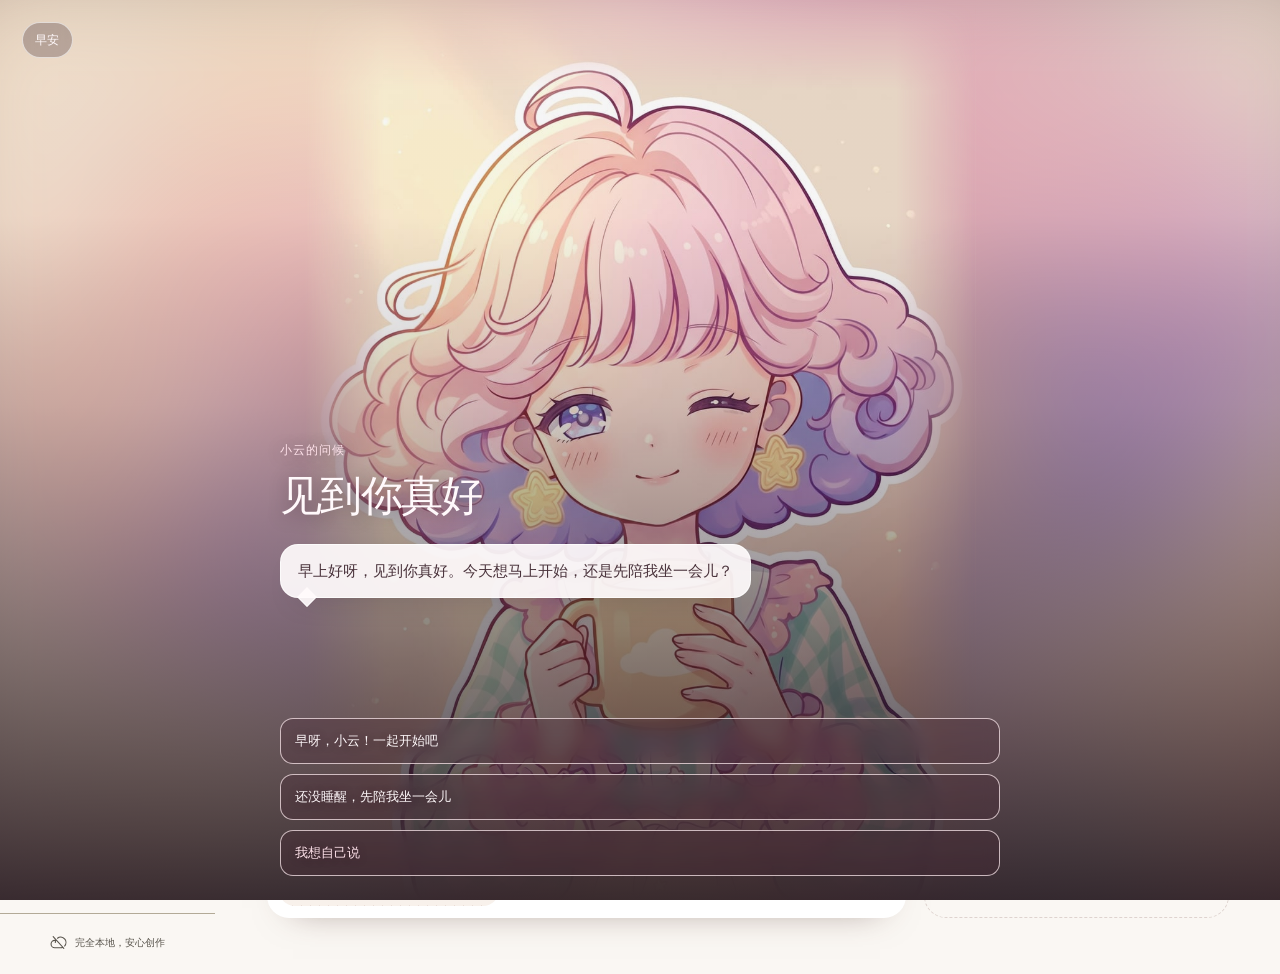
==== commit 38979efe: "Publish subscription-free diagram import and branded header watermark" ====
--- a/app/index.html
+++ b/app/index.html
@@ -183,8 +183,8 @@
         document.head.appendChild(manifest);
       })();
     </script>
-    <script type="module" crossorigin src="./assets/index-Dtfatqqy.js"></script>
-    <link rel="stylesheet" crossorigin href="./assets/index-DL0P4CKx.css">
+    <script type="module" crossorigin src="./assets/index-BL1yTPdB.js"></script>
+    <link rel="stylesheet" crossorigin href="./assets/index-BSyCcmzO.css">
   </head>
   <body>
     <div id="root"></div>
--- a/app/assets/index-BSyCcmzO.css
+++ b/app/assets/index-BSyCcmzO.css
@@ -0,0 +1 @@
+.privacy-gate{position:fixed;top:0;right:0;bottom:0;left:0;z-index:600;display:grid;place-items:center;overflow:auto;padding:max(18px,env(safe-area-inset-top)) 16px max(18px,env(safe-area-inset-bottom));background:radial-gradient(90% 60% at 50% 0%,rgba(255,255,255,.72),transparent 70%),radial-gradient(70% 50% at 92% 100%,rgba(201,123,132,.16),transparent 72%),var(--background, #f4f1ea);color:var(--text-primary, #1f1f1d);font-family:var(--font-sans, "Noto Sans SC", "PingFang SC", "Microsoft YaHei", sans-serif)}.privacy-gate:before{content:"";position:fixed;top:0;right:0;bottom:0;left:0;pointer-events:none;background-image:radial-gradient(circle,rgba(140,133,116,.24) 1px,transparent 1.2px);background-size:22px 22px;opacity:.4;mask-image:radial-gradient(70% 55% at 50% 40%,#000 0%,transparent 82%);-webkit-mask-image:radial-gradient(70% 55% at 50% 40%,#000 0%,transparent 82%)}.privacy-gate-card{position:relative;width:min(560px,100%);max-height:calc(100dvh - 36px);display:flex;flex-direction:column;border:1px solid var(--divider, #e2dccd);border-radius:22px;background:var(--surface-elevated, #ffffff);box-shadow:0 26px 70px -30px #2620186b,0 2px 6px #2620180f;overflow:hidden}.privacy-gate-head{padding:26px 26px 4px}.privacy-badge{display:inline-flex;align-items:center;gap:7px;padding:5px 11px;border:1px solid var(--divider, #e2dccd);border-radius:999px;color:var(--text-secondary, #57534b);font-size:12px;letter-spacing:.04em}.privacy-gate-head h1{margin:14px 0 8px;font-family:var(--font-serif, "Noto Serif SC", "Songti SC", serif);font-size:clamp(24px,5.4vw,30px);line-height:1.25;letter-spacing:-.01em}.privacy-lead{margin:0;color:var(--text-secondary, #57534b);font-size:14px;line-height:1.8}.privacy-gate-body{overflow-y:auto;padding:14px 26px 4px;-webkit-overflow-scrolling:touch}.privacy-points{display:flex;flex-direction:column;gap:12px;margin:0;padding:0;list-style:none}.privacy-points li{display:grid;grid-template-columns:84px 1fr;gap:10px;padding-bottom:12px;border-bottom:1px dashed var(--divider, #e2dccd)}.privacy-points li:last-child{border-bottom:0;padding-bottom:0}.privacy-points strong{font-size:13.5px;font-weight:700;color:var(--text-primary, #1f1f1d)}.privacy-points span{color:var(--text-secondary, #57534b);font-size:13px;line-height:1.75}.privacy-note{margin:16px 0 0;padding:12px 14px;border-radius:12px;background:var(--surface-soft, #efebe1);color:var(--text-secondary, #57534b);font-size:12.5px;line-height:1.75}.privacy-links{margin:14px 0 0;color:var(--text-secondary, #57534b);font-size:13px;line-height:1.9}.privacy-links button{padding:0 2px;border:0;background:none;color:var(--text-primary, #1f1f1d);font:inherit;font-weight:600;text-decoration:underline;text-decoration-color:#a63d338c;text-underline-offset:4px;cursor:pointer}.privacy-gate-foot{padding:14px 26px 20px;border-top:1px solid var(--divider, #e2dccd);background:var(--surface, #fbfaf6)}.privacy-actions{display:flex;gap:10px}.privacy-actions>button{flex:1;min-height:48px;display:inline-flex;align-items:center;justify-content:center;gap:7px;padding:0 16px;border-radius:999px;font:inherit;font-size:15px;font-weight:600;cursor:pointer}.privacy-primary{border:1px solid var(--accent, #26262a);background:var(--accent, #26262a);color:var(--text-on-accent, #fbfaf6)}.privacy-primary:hover{background:var(--accent-hover, #101012)}.privacy-secondary{border:1px solid var(--border, #b3aa97);background:transparent;color:var(--text-secondary, #57534b)}.privacy-secondary:hover{background:var(--surface-soft, #efebe1)}.privacy-actions>button:focus-visible{outline:3px solid var(--focus-ring, #26262a);outline-offset:3px}.privacy-meta{margin:10px 0 0;text-align:center;color:var(--text-disabled, #9a9488);font-size:11.5px}.privacy-gate-declined{text-align:center}.privacy-declined-card{position:relative;width:min(440px,100%);padding:34px 26px 26px;border:1px solid var(--divider, #e2dccd);border-radius:22px;background:var(--surface-elevated, #ffffff);box-shadow:var(--e2, 0 14px 34px -10px rgba(38, 32, 24, .22))}.privacy-declined-card h1{margin:14px 0 10px;font-family:var(--font-serif, "Noto Serif SC", "Songti SC", serif);font-size:24px}.privacy-declined-card p{margin:8px 0;color:var(--text-secondary, #57534b);font-size:13.5px;line-height:1.8}.privacy-declined-hint{color:var(--text-disabled, #9a9488)!important;font-size:12.5px!important}.privacy-declined-card .privacy-actions{margin-top:18px}.legal-viewer{position:fixed;top:0;right:0;bottom:0;left:0;z-index:700;display:flex;flex-direction:column;background:var(--surface, #fbfaf6)}.legal-viewer-bar{display:grid;grid-template-columns:1fr auto 1fr;align-items:center;gap:8px;min-height:calc(54px + env(safe-area-inset-top));padding:env(safe-area-inset-top) 12px 0;border-bottom:1px solid var(--divider, #e2dccd);background:var(--surface-elevated, #ffffff)}.legal-viewer-bar strong{font-size:15px;font-weight:600}.legal-back{justify-self:start;display:inline-flex;align-items:center;gap:4px;min-height:40px;padding:0 10px 0 4px;border:0;border-radius:999px;background:none;color:var(--text-primary, #1f1f1d);font:inherit;font-size:14px;cursor:pointer}.legal-back:hover{background:var(--surface-soft, #efebe1)}.legal-frame{flex:1;width:100%;border:0;background:var(--background, #f4f1ea)}@media(max-width:420px){.privacy-gate{padding-inline:10px}.privacy-gate-card{max-height:calc(100dvh - 20px);border-radius:18px}.privacy-gate-head{padding:20px 18px 2px}.privacy-gate-body{padding:10px 18px 2px}.privacy-gate-foot{padding:12px 18px 16px}.privacy-points li{grid-template-columns:72px 1fr}.privacy-actions>button{min-height:46px;font-size:14px}}@media(prefers-color-scheme:dark){.privacy-gate{background:radial-gradient(90% 60% at 50% 0%,rgba(232,179,189,.08),transparent 70%),radial-gradient(70% 50% at 92% 100%,rgba(201,123,132,.12),transparent 72%),#171214;color:#f4efea}.privacy-gate-card,.privacy-declined-card,.legal-viewer-bar{background:#211b1d;border-color:#3b3235}.privacy-gate-foot{background:#1b1618;border-color:#3b3235}.privacy-note{background:#2a2225}.privacy-primary{background:#e8b3bd;border-color:#e8b3bd;color:#241a1d}.privacy-primary:hover{background:#f2c4cc}.privacy-secondary{border-color:#5a4b50;color:#e6ddd7}.privacy-secondary:hover,.legal-back:hover{background:#2a2225}.privacy-declined-card h1,.privacy-gate-head h1,.privacy-points strong,.legal-viewer-bar strong{color:#f4efea}.privacy-points span,.privacy-lead,.privacy-links,.privacy-declined-card p{color:#cfc2bd}.privacy-links button{color:#f4efea}.legal-frame{background:#171214}}.import-kind{display:flex;gap:8px;margin:0 0 24px;flex-wrap:wrap}.import-kind button{padding:10px 18px;border:1px solid var(--border);border-radius:12px;background:var(--surface);color:var(--text);cursor:pointer}.import-kind button[aria-selected=true]{border-color:var(--accent);box-shadow:inset 0 0 0 1px var(--accent)}.diagram-import{max-width:940px}.diagram-upload{min-height:220px;gap:12px}.diagram-upload small{display:block;margin:10px 0;color:var(--text-muted)}.diagram-status{display:flex;align-items:center;gap:12px;flex-wrap:wrap;padding:20px 0}.diagram-status progress{width:180px;max-width:100%}.diagram-error{color:var(--danger,#ad472b);padding:10px 0;overflow-wrap:anywhere}.diagram-manual{margin:20px 0;padding:16px;border:1px solid var(--border);border-radius:12px}.diagram-manual summary{cursor:pointer}.diagram-manual p,.diagram-result p{line-height:1.7}.diagram-source{position:relative;width:100%;max-width:640px;touch-action:none;-webkit-user-select:none;user-select:none;overflow:hidden;background:#f5f5f5}.diagram-source img{display:block;width:100%;height:100%;pointer-events:none}.diagram-crop{position:absolute;border:2px solid #be6237;box-shadow:0 0 0 100vmax #0003;pointer-events:none}.diagram-dimensions{display:flex;gap:12px;align-items:end;flex-wrap:wrap;margin-top:16px}.diagram-dimensions label{display:grid;gap:6px;max-width:110px}.diagram-dimensions input{width:100%;min-width:0}.diagram-result{margin:24px 0;padding:20px;border:1px solid var(--border);border-radius:16px}.diagram-result canvas{display:block;max-width:100%;height:auto;max-height:560px;object-fit:contain;image-rendering:pixelated;margin:16px 0}.diagram-privacy{display:flex;align-items:center;gap:8px;line-height:1.7;margin-top:24px}.diagram-review{padding:14px 0}.diagram-review summary{cursor:pointer}.diagram-review-list{max-height:260px;overflow:auto;display:grid;gap:6px;margin-top:10px}.diagram-review-list button{text-align:left;padding:8px 10px;border:1px solid var(--border);border-radius:8px;background:var(--surface);color:var(--text);cursor:pointer}.diagram-origin{font-size:12px;line-height:1.5;color:var(--text-muted)}@media(max-width:600px){.diagram-result{padding:14px}.diagram-status{align-items:start;flex-direction:column}.diagram-source{max-width:100%}}.mk{display:flex;flex-direction:column;gap:14px;max-width:780px;margin:0 auto;padding:18px 16px 10px;min-height:calc(100dvh - var(--header))}.mk-top{display:flex;align-items:center;gap:12px;padding:2px 2px 0}.mk-icon{flex:0 0 auto;width:40px;height:40px;display:grid;place-items:center;border-radius:var(--r-full);border:1px solid var(--divider);background:var(--surface);color:var(--text-secondary);transition:background var(--dur-1) var(--ease-out)}.mk-icon:hover{background:var(--surface-soft);color:var(--text-primary)}.mk-heading{flex:1;min-width:0;display:flex;flex-direction:column;gap:1px}.mk-heading strong{font-family:var(--font-serif);font-size:18px;font-weight:600;line-height:1.35;white-space:nowrap;overflow:hidden;text-overflow:ellipsis}.mk-kicker{font-size:10.5px}.mk-stage{position:relative;flex:1;min-height:400px;border-radius:var(--r-lg);background:var(--surface);border:1px solid var(--divider);overflow:hidden;touch-action:none;-webkit-user-select:none;user-select:none;cursor:crosshair}.mk-canvas{position:absolute;top:0;right:0;bottom:0;left:0;display:block;width:100%;height:100%}.mk-zoom{position:absolute;z-index:3;top:12px;right:12px;display:flex;align-items:center;gap:2px;min-height:36px;padding:3px;border:1px solid var(--divider);border-radius:var(--r-md);background:color-mix(in srgb,var(--surface) 94%,transparent);box-shadow:var(--e1);color:var(--text-secondary);cursor:default;touch-action:manipulation}.mk-zoom button{display:grid;place-items:center;width:30px;height:30px;border:0;border-radius:var(--r-sm);background:transparent;color:inherit;cursor:pointer}.mk-zoom button:hover{background:var(--surface-soft);color:var(--text-primary)}.mk-zoom button:disabled{opacity:.35;cursor:default}.mk-zoom button:focus-visible{outline:2px solid var(--text-secondary);outline-offset:1px}.mk-zoom span{min-width:42px;text-align:center;font-family:var(--font-mono);font-size:11px;font-variant-numeric:tabular-nums}.mk-marker{position:absolute;pointer-events:none}.mk-peek{position:absolute;top:14px;right:14px;bottom:14px;left:14px;width:calc(100% - 28px);height:calc(100% - 28px);object-fit:contain;opacity:0;pointer-events:none;transition:opacity var(--dur-2) var(--ease-out);filter:saturate(.92)}.mk-peek.is-on{opacity:.94}.mk-peek-label{position:absolute;left:50%;bottom:14px;transform:translate(-50%);padding:6px 12px;border-radius:var(--r-full);background:var(--surface);border:1px solid var(--divider);font-size:11px;color:var(--text-secondary);pointer-events:none;animation:mk-fade var(--dur-2) var(--ease-out)}@keyframes mk-fade{0%{opacity:0;transform:translate(-50%,4px)}to{opacity:1;transform:translate(-50%)}}.mk-ritual{position:absolute;left:50%;bottom:22px;transform:translate(-50%);margin:0;font-family:var(--font-serif);font-size:14px;color:var(--text-secondary);pointer-events:none;animation:mk-fade .6s var(--ease-out) both}.mk-loading,.mk-empty{position:absolute;top:0;right:0;bottom:0;left:0;display:flex;flex-direction:column;align-items:center;justify-content:center;gap:10px;text-align:center;padding:24px;background:color-mix(in srgb,var(--surface) 88%,transparent);-webkit-backdrop-filter:blur(2px);backdrop-filter:blur(2px)}.mk-empty h2{margin:0;font-family:var(--font-serif);font-size:24px}.mk-empty p{margin:0;font-size:13px;color:var(--text-secondary)}.mk-foot{display:flex;flex-direction:column;gap:10px;padding-bottom:4px}.mk-color{display:flex;align-items:center;gap:14px;padding:12px 16px;border-radius:var(--r-md);background:var(--surface);border:1px solid var(--divider);box-shadow:var(--e1)}.mk-swatch{flex:0 0 auto;width:44px;height:44px;border-radius:var(--r-sm);box-shadow:inset 0 0 0 1px #0000001f}.mk-color-text{flex:1;min-width:0;display:flex;flex-direction:column;gap:1px}.mk-code{font-family:var(--font-mono);font-size:17px;font-weight:600;letter-spacing:.02em;color:var(--text-primary)}.mk-name{font-size:12.5px;color:var(--text-secondary);white-space:nowrap;overflow:hidden;text-overflow:ellipsis}.mk-left{text-align:right;display:flex;flex-direction:column;gap:1px}.mk-left b{font-family:var(--font-mono);font-size:24px;font-weight:600;line-height:1;color:var(--text-primary)}.mk-left small{font-size:11px;color:var(--text-disabled)}.mk-sub{display:grid;grid-template-columns:1fr 1fr;gap:10px}.mk-progress{display:flex;align-items:center;gap:10px;padding:2px 2px 0;font-size:11px;color:var(--text-disabled)}.mk-track{flex:1;height:2px;border-radius:2px;background:var(--divider);overflow:hidden}.mk-track i{display:block;height:100%;background:var(--text-primary);transition:width var(--dur-3) var(--ease-out)}.mk-legend{display:flex;align-items:center;justify-content:center;gap:14px;min-height:16px;color:var(--text-disabled);font-size:10.5px}.mk-legend span{display:inline-flex;align-items:center;gap:5px;white-space:nowrap}.mk-legend-mark{display:inline-block;width:10px;height:10px;border-radius:50%;box-sizing:border-box}.mk-legend-mark.is-pending{background:var(--text-primary);box-shadow:0 0 6px 2px color-mix(in srgb,var(--text-primary) 34%,transparent)}.mk-legend-mark.is-settled{background:transparent;border:3px solid color-mix(in srgb,var(--text-secondary) 26%,transparent)}.mk-legend-mark.is-target{border-radius:3px;border:1.5px solid var(--text-primary)}.mk-hint{display:flex;align-items:center;justify-content:center;gap:6px;margin:0;font-size:11px;color:var(--text-disabled)}.mk-note{position:fixed;z-index:60;left:calc(50% + var(--sidebar) / 2);bottom:30px;translate:-50% 0;display:inline-flex;align-items:center;gap:7px;padding:6px 12px 6px 10px;white-space:nowrap;border-radius:var(--r-full);border:1px solid color-mix(in srgb,var(--border) 26%,transparent);background:linear-gradient(168deg,#fdfbf4f7,#f3ecdcf7);box-shadow:0 1px #ffffffe6 inset,0 -1px #7a6c521a inset,0 10px 20px -14px #342a1a73,0 2px 5px -3px #342a1a29;font-size:12px;line-height:1.5;color:var(--text-primary);pointer-events:none;animation:mk-note-in .2s var(--ease-out) both}.mk-note-dot{flex:0 0 auto;width:9px;height:9px;border-radius:50%;box-shadow:inset 0 -1px 1px #0000003d,inset 0 1px 1px #ffffff80}.mk-note b{font-family:var(--font-mono);font-size:13px;font-weight:700;font-variant-numeric:tabular-nums}.mk-note.is-leaving{animation:mk-note-out .16s var(--ease-out) both}@keyframes mk-note-in{0%{opacity:0;transform:translateY(6px)}to{opacity:1;transform:translateY(0)}}@keyframes mk-note-out{0%{opacity:1;transform:translateY(0)}to{opacity:0;transform:translateY(4px)}}:root[data-theme=dark] .mk-note{border-color:color-mix(in srgb,var(--border) 34%,transparent);background:linear-gradient(168deg,#2b2d30f7,#1d1f22f7);box-shadow:0 1px #ffffff14 inset,0 -1px #0000008c inset,0 10px 20px -14px #000000b3,0 2px 5px -3px #00000073}@media(max-width:760px){.mk-note{left:50%;bottom:calc(84px + env(safe-area-inset-bottom,0px))}}@media(prefers-reduced-motion:reduce){.mk-note.is-leaving{opacity:0}}@media(max-width:760px){.mk{padding:12px 12px 88px;min-height:calc(100dvh - var(--header));gap:12px}.mk-stage{min-height:46dvh}.mk-color{padding:10px 14px}.mk-swatch{width:38px;height:38px}.mk-hint{display:none}}:root{font-family:PingFang SC,Microsoft YaHei,-apple-system,BlinkMacSystemFont,Segoe UI,sans-serif;color:var(--text-primary);background:var(--background);font-synthesis:none;color-scheme:light;text-rendering:optimizeLegibility;-webkit-font-smoothing:antialiased;--background: #f5f6f8;--surface: #ffffff;--surface-elevated: #ffffff;--surface-soft: #f9fafb;--overlay: rgba(255, 255, 255, .96);--border: #75818d;--divider: #eceef1;--text-primary: #29323b;--text-secondary: #68737f;--text-disabled: #9aa4af;--accent: #ad4938;--accent-hover: #983e30;--accent-soft: #fcf0ec;--success: #3d754f;--warning: #8c5c17;--danger: #b14e42;--shadow: 0 12px 35px rgba(36, 44, 59, .12);--scrim: rgba(18, 24, 32, .48);--canvas-bg: #f7f8fa;--grid-line: rgba(93, 105, 118, .2);--grid-line-major: rgba(93, 105, 118, .3);--grid-margin: rgba(173, 73, 56, .07);--cell-empty: #f7f8fa;--cell-selected: rgba(65, 141, 175, .28);--cell-done: rgba(246, 248, 250, .78);--cell-next: rgba(199, 96, 76, .2);--highlight: rgba(199, 96, 76, .2);--text-on-accent: #ffffff;--bead-highlight: rgba(255, 255, 255, .4);--bead-shadow: rgba(20, 28, 36, .08);--focus-ring: var(--accent);--scrim-border: rgba(255, 255, 255, .6);--skeleton: #e9edf1;--checker-a: #e6e9ed;--checker-b: #f7f8fa;--success-soft: #eaf0ec;--success-solid: #42674c;--text-on-success: #ffffff;--danger-soft: #fcf0ee;--selection-stroke: #246e8a;--selection-draft: rgba(65, 141, 175, .16);--cell-muted: rgba(246, 248, 250, .88);--data-label-light: #ffffff;--data-label-dark: #101418;--material-shadow: rgba(0, 0, 0, .12);--illustration-1: #dcaca2;--illustration-2: #d3a7a2;--illustration-3: #b48e95;--illustration-4: #729ca1;--illustration-5: #85aaa9;--illustration-6: #98b8b6;--bg: var(--background);--canvas: var(--canvas-bg);--text: var(--text-primary);--muted: var(--text-secondary);--subtle: var(--text-secondary);--line: var(--border);--sidebar: 216px;--header: 70px;--radius: 14px}:root[data-theme=dark]{color-scheme:dark;--background: #171315;--surface: #211b1e;--surface-elevated: #2a2225;--surface-soft: #241d20;--overlay: rgba(33, 27, 30, .97);--border: #5e4d51;--divider: #34292d;--text-primary: #f3eae7;--text-secondary: #b9a9a6;--text-disabled: #8a7a76;--accent: #e8b3bd;--accent-hover: #f2c4cc;--accent-soft: #39292e;--success: #a7c9ae;--warning: #e3bd82;--danger: #e79086;--shadow: 0 16px 40px rgba(0, 0, 0, .55);--scrim: rgba(12, 8, 10, .66);--canvas-bg: #1b1619;--grid-line: rgba(214, 180, 184, .16);--grid-line-major: rgba(214, 180, 184, .26);--grid-margin: rgba(232, 179, 189, .06);--cell-empty: #1b1619;--cell-selected: rgba(224, 178, 124, .26);--cell-done: rgba(23, 19, 21, .62);--cell-next: rgba(224, 138, 128, .22);--highlight: rgba(224, 138, 128, .22);--text-on-accent: #2b1a1f;--bead-highlight: rgba(255, 255, 255, .2);--bead-shadow: rgba(0, 0, 0, .45);--focus-ring: #f0c0c8;--scrim-border: rgba(255, 255, 255, .16);--skeleton: #2c2327;--checker-a: #2b2226;--checker-b: #1b1619;--bg: var(--background);--canvas: var(--canvas-bg);--text: var(--text-primary);--muted: var(--text-secondary);--subtle: var(--text-secondary);--line: var(--border);--success-soft: #26332b;--success-solid: #a7c9ae;--text-on-success: #1b221c;--danger-soft: #3b2728;--selection-stroke: #e0b27c;--selection-draft: rgba(224, 178, 124, .16);--cell-muted: rgba(23, 19, 21, .82);--data-label-light: #ffffff;--data-label-dark: #141011;--material-shadow: rgba(0, 0, 0, .45);--illustration-1: #b08a84;--illustration-2: #a17f7a;--illustration-3: #9a7b84;--illustration-4: #7d6a79;--illustration-5: #8d757c;--illustration-6: #a98b90}*{box-sizing:border-box}body{margin:0;min-width:320px;color:var(--text-primary);background:var(--background)}#root{min-height:100dvh;background:var(--background)}button,input,select,textarea{font:inherit}button{cursor:pointer}button,a,input,select,textarea{-webkit-tap-highlight-color:transparent}button{color:inherit}button:disabled{cursor:not-allowed;opacity:.42}button:focus-visible,input:focus-visible,select:focus-visible,textarea:focus-visible,a:focus-visible{outline:3px solid var(--focus-ring);outline-offset:3px}button{transition:background .17s,color .17s,transform .17s}button:active:not(:disabled){transform:translateY(1px)}button svg{flex-shrink:0}h1,h2,h3,h4,p{margin:0}h1{font-size:27px;font-weight:650;letter-spacing:-.7px;line-height:1.4}h2{font-size:19px;font-weight:650}h3{font-size:14px;font-weight:650}h4{font-size:14px}p{font-size:13px;line-height:1.85;color:var(--muted)}small{font-size:11px}strong,b{font-weight:600}input:not([type=range],[type=checkbox],[type=radio],[type=color]),select,textarea{width:100%;min-height:42px;padding:10px 12px;border:1px solid var(--line);border-radius:8px;background:var(--surface);color:var(--text);font-size:12px;outline-offset:2px}input::placeholder,textarea::placeholder{color:var(--muted)}input[type=checkbox],input[type=radio]{accent-color:var(--accent)}select option,select optgroup{color:var(--text-primary);background:var(--surface-elevated)}input[type=range]::-webkit-slider-runnable-track{height:4px;border-radius:999px;background:var(--divider)}input[type=range]::-webkit-slider-thumb{width:16px;height:16px;margin-top:-6px;border:2px solid var(--surface-elevated);border-radius:50%;background:var(--accent);box-shadow:0 1px 4px var(--bead-shadow);-webkit-appearance:none;-moz-appearance:none;appearance:none}input[type=range]::-moz-range-track{height:4px;border-radius:999px;background:var(--divider)}input[type=range]::-moz-range-thumb{width:12px;height:12px;border:2px solid var(--surface-elevated);border-radius:50%;background:var(--accent)}*{scrollbar-color:var(--text-disabled) var(--surface-soft);scrollbar-width:thin}*::-webkit-scrollbar{width:10px;height:10px}*::-webkit-scrollbar-track{background:var(--surface-soft)}*::-webkit-scrollbar-thumb{border:3px solid var(--surface-soft);border-radius:999px;background:var(--text-disabled)}select{cursor:pointer}input[type=range]{-webkit-appearance:none;-moz-appearance:none;appearance:none;background:transparent;accent-color:var(--accent);width:100%;height:4px;cursor:pointer;margin:14px 0 0}progress{-webkit-appearance:none;-moz-appearance:none;appearance:none;width:100%;height:5px;border:0;overflow:hidden;border-radius:8px;background:var(--line)}progress::-webkit-progress-bar{background:var(--line);border-radius:8px}progress::-webkit-progress-value{background:var(--accent);border-radius:8px}progress::-moz-progress-bar{background:var(--accent)}.app-shell{display:flex;min-height:100dvh}.sidebar{position:fixed;inset:0 auto 0 0;width:var(--sidebar);background:var(--surface);border-right:1px solid var(--line);padding:30px 20px 0;display:flex;flex-direction:column;z-index:25}.brand{display:flex;align-items:center;gap:12px;border:0;background:none;text-align:left;padding:0 10px}.brand-symbol{display:grid;grid-template-columns:repeat(2,11px);grid-template-rows:repeat(2,11px);gap:4px;transform:rotate(-7deg)}.brand-symbol i{display:block;background:var(--accent);border-radius:3px;position:relative}.brand-symbol i:after{content:"";position:absolute;width:3px;height:3px;border-radius:50%;background:var(--surface);top:4px;left:4px}.brand strong{font-size:20px;letter-spacing:1px;display:block;line-height:1.25;white-space:nowrap}.brand small{font-size:10px;letter-spacing:1px;color:var(--muted)}.sidebar-new{border:1px solid var(--brand-line);background:var(--brand-soft);color:var(--brand-ink);border-radius:9px;min-height:43px;display:flex;align-items:center;justify-content:center;gap:9px;font-size:12px;font-weight:600;margin:30px 0 28px}.sidebar-new:hover{background:var(--line)}.sidebar-label{font-size:10px;color:var(--muted);padding:0 14px;margin-bottom:12px}.sidebar nav{display:flex;flex-direction:column;gap:6px}.sidebar nav button{display:flex;align-items:center;gap:13px;background:none;border:0;padding:13px 14px;font-size:12px;color:var(--text-secondary);border-radius:8px;text-align:left;white-space:nowrap;position:relative;min-height:44px}.sidebar nav button:hover{background:var(--surface-soft)}.sidebar nav button.active{background:var(--brand-soft);color:var(--brand-ink);font-weight:600}.sidebar nav button.active i{width:5px;height:5px;border-radius:50%;background:var(--brand);margin-left:auto}.sidebar-bottom{margin-top:auto;padding-top:35px}.sidebar-tip{background:var(--surface-soft);border:1px solid var(--line);padding:18px 15px;border-radius:10px;margin-bottom:22px}.sidebar-tip svg{color:var(--brand);margin-bottom:12px}.sidebar-tip strong{display:block;font-size:12px;margin-bottom:7px}.sidebar-tip p{font-size:11px;line-height:1.85}.sidebar-help{display:flex;align-items:center;gap:11px;background:none;border:0;width:100%;padding:12px;color:var(--text-secondary);font-size:12px}.sidebar-help svg:last-child{margin-left:auto}.sidebar-local{margin:18px -20px 0;border-top:1px solid var(--line);height:57px;display:flex;align-items:center;justify-content:center;gap:8px;font-size:10px;color:var(--muted)}.app-content{margin-left:var(--sidebar);width:calc(100% - var(--sidebar));min-width:0}.topbar{height:var(--header);background:var(--surface);border-bottom:1px solid var(--line);display:flex;align-items:center;justify-content:space-between;padding:0 34px;position:relative;z-index:15}.topbar-location{font-size:12px;font-weight:500;display:flex;align-items:center;gap:12px}.topbar-location>span{font-size:9px;font-weight:400;color:var(--muted);border:1px solid var(--line);border-radius:4px;padding:2px 4px}.topbar-actions{display:flex;align-items:center;gap:12px}.save-indicator,.offline-indicator{display:flex;align-items:center;gap:6px;font-size:10px;color:var(--muted)}.save-indicator svg{color:var(--success)}.save-indicator.error{color:var(--accent)}.topbar-divider{width:1px;height:17px;background:var(--line);margin:0 4px}.user-avatar{display:grid;place-items:center;width:29px;height:29px;border-radius:50%;background:var(--accent-soft);color:var(--accent);font-size:11px;margin-left:7px}.brand-symbol-img{width:36px;height:36px;border-radius:10px;flex:none}@media(max-width:760px){.brand-symbol-img{width:29px;height:29px}}.mobile-brand,.mobile-nav{display:none}.page-content{animation:page-enter .2s ease-out}.loading-screen{padding:100px;text-align:center;color:var(--muted)}.btn{min-height:39px;padding:10px 15px;display:inline-flex;align-items:center;justify-content:center;gap:8px;border:1px solid var(--line);border-radius:8px;background:var(--surface);font-size:11px;font-weight:500;line-height:1.3;white-space:nowrap}.btn:not(.btn--ink):not(.btn--key):not(.btn--press):not(.btn--stamp):hover:not(:disabled){background:var(--surface-soft)}.btn.primary{background:var(--accent);border-color:var(--accent);color:var(--text-on-accent)}.btn.primary:hover:not(:disabled){background:var(--accent-hover)}.btn.quiet{border-color:transparent;background:none;color:var(--muted)}.btn.danger{background:color-mix(in srgb,var(--danger) 14%,var(--surface));color:var(--danger);border-color:color-mix(in srgb,var(--danger) 30%,var(--surface))}.btn.full{width:100%}.btn small{margin-left:auto;color:var(--muted)}.icon-button{width:33px;height:33px;display:inline-flex;align-items:center;justify-content:center;border:0;border-radius:6px;background:none;color:var(--text-secondary);padding:0}.icon-button:hover:not(:disabled){background:var(--surface-soft);color:var(--text)}.icon-button.active{background:var(--accent-soft);color:var(--accent)}.text-button{display:inline-flex;align-items:center;gap:7px;border:0;background:none;color:var(--muted);padding:4px 0;font-size:10px}.text-button:hover{color:var(--accent)}.button-row{display:flex;align-items:center;gap:10px}.button-row.spread{justify-content:space-between}.panel{background:var(--surface);border:1px solid var(--line);border-radius:var(--radius);box-shadow:var(--shadow)}.standard-page{padding:32px 34px 46px;max-width:1600px;margin:0 auto}.page-heading{display:flex;align-items:center;justify-content:space-between;gap:20px;margin-bottom:26px}.page-heading h1{margin-bottom:7px}.page-heading p{font-size:12px}.breadcrumb{font-size:10px;color:var(--muted);margin-bottom:13px;display:flex;gap:10px}.breadcrumb span{color:var(--text-secondary)}.section-heading{display:flex;align-items:center;justify-content:space-between;gap:14px;margin-bottom:16px}.section-heading h3{display:flex;align-items:center;gap:8px}.section-heading h3>span{font-size:10px;color:var(--muted);background:var(--surface-soft);padding:2px 6px;border-radius:4px}.section-heading svg{color:var(--muted)}.small-badge{font-size:9px;color:var(--muted);border:1px solid var(--line);border-radius:4px;padding:3px 6px;white-space:nowrap}.busy{display:inline-flex;align-items:center;gap:7px;color:var(--accent);font-size:11px}.spin{animation:spin 1.1s linear infinite}.empty-state{padding:50px 18px;color:var(--muted);text-align:center;font-size:13px}.field-hint{font-size:10px;line-height:1.8;margin-top:10px}.info-callout{font-size:11px;line-height:1.8;background:var(--accent-soft);color:var(--accent);border-radius:8px;padding:12px 15px;margin-bottom:20px}.success-text{display:flex;align-items:center;gap:5px;color:var(--success);font-size:10px}.danger-text{color:var(--accent)!important}.editor-layout{display:grid;grid-template-columns:minmax(0,1fr) 266px;min-height:calc(100dvh - var(--header))}.editor-main{padding:29px 28px 20px;min-width:0}.editor-main .page-heading{margin-bottom:24px}.editor-main .page-heading h1{font-size:25px}.editor-main .page-heading>.btn{margin-top:21px}.canvas-panel{border:1px solid var(--line);background:var(--surface);border-radius:12px;overflow:hidden;box-shadow:var(--shadow)}.canvas-header{display:flex;align-items:center;justify-content:space-between;gap:10px;padding:16px 18px;border-bottom:1px solid var(--line);min-height:57px;font-size:12px}.canvas-header>div{display:flex;align-items:center;gap:9px;min-width:0}.project-dot{width:6px;height:6px;background:var(--success);border-radius:50%;flex-shrink:0}.project-name{border:0!important;background:none!important;min-height:20px!important;padding:0!important;width:155px!important;font-size:11px!important;font-weight:600;max-width:30vw}.canvas-status{font-size:10px;color:var(--muted);display:flex;align-items:center;gap:5px;white-space:nowrap}.status-dot{display:inline-block;width:5px;height:5px;background:var(--success);border-radius:50%;margin-right:5px;flex-shrink:0}.view-tabs{display:flex;align-items:center;border-bottom:1px solid var(--line);padding:0 18px;gap:22px;height:45px}.view-tabs>button{font-size:11px;align-self:stretch;padding:0;border:0;background:none;color:var(--muted);position:relative;white-space:nowrap}.view-tabs>button.selected{color:var(--accent);font-weight:600}.view-tabs>button.selected:after{content:"";height:2px;background:var(--accent);position:absolute;left:0;right:0;bottom:0}.view-caption{font-size:9px;color:var(--subtle);margin-left:auto}.board-toolrow{display:flex;align-items:center;justify-content:space-between;padding:8px 17px;background:var(--surface);border-bottom:1px solid var(--line)}.tool-group{display:flex;align-items:center;gap:5px}.tool-separator{height:15px;width:1px;background:var(--line);margin:0 7px}.board-wrap{position:relative;overflow:hidden;height:clamp(350px,43vw,548px);width:100%;touch-action:none;background:var(--canvas);-webkit-user-select:none;user-select:none}.board-canvas{display:block;position:absolute;top:0;right:0;bottom:0;left:0;width:100%;height:100%}.next-pulse{position:absolute;pointer-events:none;border:2px dashed var(--accent);animation:next-pulse 1.6s var(--ease-out) infinite}.canvas-zoom{position:absolute;right:16px;bottom:14px;background:var(--surface-elevated);border:1px solid var(--line);border-radius:7px;display:flex;align-items:center;padding:2px 5px;box-shadow:0 2px 12px var(--material-shadow);height:31px}.canvas-zoom button{background:none;border:0;width:25px;height:25px;color:var(--muted);display:grid;place-items:center}.canvas-zoom span:not(.tool-separator){font-size:9px;min-width:37px;text-align:center;color:var(--muted);font-variant-numeric:tabular-nums}.canvas-zoom .tool-separator{margin:0 3px}.board-hint{font-size:9px;text-align:center;color:var(--subtle);padding:7px;background:var(--canvas)}.canvas-footer{font-size:9px;min-height:37px;padding:10px 17px;border-top:1px solid var(--line);display:flex;align-items:center;justify-content:space-between;gap:10px;color:var(--muted)}.canvas-footer>span{display:flex;align-items:center;gap:4px}.footer-divider{margin:0 8px;color:var(--subtle)}.palette-strip{margin-top:24px}.palette-strip .section-heading{margin-bottom:15px}.palette-strip h3{font-size:12px}.used-colors-row{display:flex;align-items:flex-start;gap:9px}.used-colors{display:flex;flex:1 1 auto;min-width:0;gap:9px;overflow-x:auto;padding-bottom:8px;scrollbar-width:thin}.used-color{position:relative;border:1px solid transparent;padding:6px 8px 5px;min-width:55px;background:var(--surface);border-radius:8px;display:flex;flex-direction:column;align-items:center;gap:5px}.used-color-main{display:flex;flex-direction:column;align-items:center;gap:5px;width:100%;padding:0;border:0;background:none;color:inherit;cursor:pointer}.used-color-remove{position:absolute;top:0;right:0;display:grid;place-items:center;width:16px;height:16px;padding:0;border:1px solid var(--line);border-radius:50%;background:var(--surface);color:var(--muted);font-size:10px;line-height:1;opacity:0;pointer-events:none}.used-color:hover .used-color-remove,.used-color:focus-within .used-color-remove,.used-color.selected .used-color-remove{opacity:1;pointer-events:auto}.used-color-remove:hover{border-color:var(--danger);color:var(--danger)}@media(hover:none){.used-color-remove{opacity:1;pointer-events:auto}}.used-color.selected{border-color:var(--accent);background:var(--accent-soft)}.used-color strong{font-size:9px;font-weight:500}.used-color small{font-size:8px;color:var(--muted)}.used-color-add{flex:none;padding:6px 8px 5px;min-width:55px;display:flex;flex-direction:column;align-items:center;gap:5px;border:1px dashed var(--line);border-radius:8px;background:transparent;color:var(--muted);transition:border-color .16s var(--ease-out),background .16s var(--ease-out),color .16s var(--ease-out)}.used-color-add:hover,.used-color-add.active{border-color:var(--accent);background:var(--accent-soft);color:var(--accent)}.used-color-add-plus{display:grid;place-items:center;width:28px;height:28px;border-radius:7px;background:var(--surface-soft)}.used-color-add strong{font-size:9px;font-weight:500}.used-color-add small{font-size:8px;color:var(--muted)}.used-color-add:hover small,.used-color-add.active small{color:var(--accent)}.color-picker{margin-top:12px;padding:12px;border:1px solid var(--line);border-radius:10px;background:var(--surface);animation:color-picker-in .18s var(--ease-out)}.color-picker-head{display:flex;align-items:center;gap:10px}.color-picker-head input{flex:1 1 auto;min-width:0;min-height:34px;padding:6px 9px;border:1px solid var(--line);border-radius:7px;background:var(--surface);color:var(--text);font-size:11px}.color-picker-head input:focus{border-color:var(--accent);outline:none}.color-picker-count{flex:none;color:var(--muted);font-size:9px;font-variant-numeric:tabular-nums}.color-picker-head .text-button{flex:none;white-space:nowrap}.color-picker-grid{display:grid;grid-template-columns:repeat(auto-fill,minmax(42px,1fr));gap:6px;max-height:190px;margin-top:10px;padding-right:2px;overflow-y:auto;scrollbar-width:thin}.color-picker-swatch{position:relative;display:flex;flex-direction:column;align-items:center;gap:3px;padding:4px 2px;border:1px solid transparent;border-radius:8px;background:none;color:var(--muted)}.color-picker-swatch span{width:24px;height:24px;border-radius:6px;box-shadow:inset 0 1px 2px var(--bead-highlight),inset 0 -2px 2px var(--bead-shadow)}.color-picker-swatch small{font-size:8px;font-weight:500;line-height:1.2}.color-picker-swatch:hover{background:var(--surface-soft)}.color-picker-swatch.is-picked{border-color:var(--accent);background:var(--accent-soft);color:var(--accent)}.color-picker-swatch.is-picked:after{position:absolute;content:"";top:2px;right:3px;width:5px;height:5px;border-radius:50%;background:var(--accent)}.color-picker-empty{margin:10px 0 0;color:var(--muted);font-size:10px}.color-picker-hint{margin:10px 0 0;color:var(--muted);font-size:9px;line-height:1.6}@keyframes color-picker-in{0%{opacity:0;transform:translateY(-4px)}}.bead-swatch{width:28px;height:28px;border-radius:7px;display:block;position:relative;box-shadow:inset 0 1px 2px var(--bead-highlight),inset 0 -2px 2px var(--bead-shadow)}.bead-swatch:after,.large-bead:after{content:"";position:absolute;top:36%;right:36%;bottom:36%;left:36%;border-radius:50%;background:var(--bead-highlight);box-shadow:inset 1px 1px 3px var(--material-shadow)}.local-note{display:flex;align-items:center;gap:7px;font-size:9px;color:var(--muted);margin-top:17px}.local-note>span{margin-left:auto;font-size:8px}.controls-panel{background:var(--surface);border-left:1px solid var(--line);padding:24px 21px 20px}.controls-title{display:flex;align-items:center;gap:8px;margin-bottom:2px}.controls-title>svg{color:var(--text-secondary)}.controls-title h2{font-size:13px}.controls-title .text-button{margin-left:auto;font-size:9px}.control-section{padding:21px 0;border-bottom:1px solid var(--line)}.control-section>.section-heading{margin-bottom:13px}.control-section h3{font-size:11px}.control-section>.btn+.btn{margin-top:7px}.segmented{display:flex;background:var(--surface-soft);border:1px solid var(--line);border-radius:7px;padding:3px;gap:3px}.segmented button{flex:1;border:1px solid transparent;background:none;min-height:32px;padding:6px;font-size:11px;color:var(--muted);border-radius:5px;white-space:nowrap}.segmented button.selected{background:var(--surface);border-color:var(--line);color:var(--accent);box-shadow:0 1px 3px var(--material-shadow);font-weight:600}.segmented.size-options{display:grid;grid-template-columns:repeat(3,minmax(0,1fr))}.segmented.size-options button{min-width:0;padding:6px 4px;font-size:10px}.add-palette-link{border:0;background:none;font-size:10px;color:var(--accent);padding:12px 0 0}.range-field{display:block;margin-top:22px}.range-field:first-child{margin-top:0}.range-field>span{display:flex;align-items:center;justify-content:space-between;font-size:10px;color:var(--text-secondary)}.range-field output{font-size:10px;color:var(--text);font-variant-numeric:tabular-nums}.toggle-field{display:flex;align-items:center;gap:10px;position:relative;min-height:42px;margin:0 0 14px;cursor:pointer}.toggle-field>span:first-child{font-size:10px;color:var(--text);flex:1}.toggle-field small{display:block;font-size:9px;color:var(--muted);margin-top:5px}.toggle-field input{position:absolute;right:0;opacity:0;width:31px;height:22px;margin:0}.toggle-track{width:29px;height:16px;border-radius:16px;background:var(--line);position:relative;flex-shrink:0;transition:background .2s}.toggle-track:after{content:"";position:absolute;width:12px;height:12px;background:var(--text-primary);border-radius:50%;left:2px;top:2px;box-shadow:0 1px 2px var(--material-shadow);transition:transform .2s}.toggle-field input:checked+.toggle-track{background:var(--accent)}.toggle-field input:checked+.toggle-track:after{transform:translate(13px)}.toggle-field input:focus-visible+.toggle-track{outline:3px solid var(--focus-ring);outline-offset:3px}.select-label{font-size:10px;color:var(--muted);display:block;margin-top:20px}.select-label select{margin-top:9px}.controls-bottom{padding-top:20px}.controls-bottom .btn{font-size:10px}.controls-bottom .btn+.btn{margin-top:6px}.import-layout{display:grid;grid-template-columns:minmax(0,1fr) 310px;gap:26px;align-items:start}.upload-area{border:1.5px dashed color-mix(in srgb,var(--border) 66%,transparent);border-radius:20px;min-height:490px;background:var(--surface);display:flex;flex-direction:column;align-items:center;justify-content:center;text-align:center;overflow:hidden;transition:border-color var(--dur-3) var(--ease-out),box-shadow var(--dur-3) var(--ease-out)}:root[data-theme=dark] .upload-area:not(.dragging){border-color:color-mix(in srgb,var(--border) 42%,transparent)}.upload-area.dragging{border-color:var(--accent);background:var(--accent-soft)}.upload-area.has-image{min-height:unset;aspect-ratio:1}.upload-area:has(.crop-preview[data-active]){border-color:color-mix(in srgb,var(--accent) 65%,transparent);box-shadow:0 0 0 5px color-mix(in srgb,var(--accent) 11%,transparent)}.upload-illustration{display:grid;place-items:center;width:96px;height:96px;border-radius:25px;background:var(--accent-soft);color:var(--accent);margin-bottom:25px}.upload-area h2{font-size:21px;margin-bottom:12px}.upload-area p{font-size:12px;margin-bottom:26px}.crop-preview{width:100%;aspect-ratio:1;position:relative;overflow:hidden;background:var(--surface-soft);touch-action:none;user-select:none;-webkit-user-select:none;-webkit-touch-callout:none;cursor:grab}.crop-preview[data-active]{cursor:grabbing}.crop-preview img{display:block;-webkit-user-drag:none}.crop-guide{position:absolute;top:0;right:0;bottom:0;left:0;pointer-events:none;opacity:.33;transition:opacity var(--dur-3) var(--ease-out);background:linear-gradient(90deg,transparent 33%,var(--bead-highlight) 33%,var(--bead-highlight) 33.2%,transparent 33.2%,transparent 66%,var(--bead-highlight) 66%,var(--bead-highlight) 66.2%,transparent 66.2%),linear-gradient(0deg,transparent 33%,var(--bead-highlight) 33%,var(--bead-highlight) 33.2%,transparent 33.2%,transparent 66%,var(--bead-highlight) 66%,var(--bead-highlight) 66.2%,transparent 66.2%)}.crop-preview[data-active] .crop-guide{opacity:.8}.crop-hint{position:absolute;top:14px;left:50%;transform:translate(-50%);z-index:2;display:flex;align-items:center;gap:7px;padding:8px 13px;border-radius:999px;border:1px solid color-mix(in srgb,var(--border) 42%,transparent);background:color-mix(in srgb,var(--surface-elevated) 82%,transparent);backdrop-filter:blur(10px);-webkit-backdrop-filter:blur(10px);color:var(--text-secondary);font-size:11px;line-height:1.4;white-space:nowrap;pointer-events:none;opacity:1;transition:opacity var(--dur-3) var(--ease-out)}.crop-hint-hidden{opacity:0}.crop-hint svg{color:var(--accent)}.import-options{padding:0 23px 24px}.import-options .control-section{padding:21px 0}.import-options>.btn{margin-top:22px}.import-imagebar{display:flex;align-items:center;justify-content:space-between;font-size:12px;padding:12px 0}.import-imagebar small{color:var(--muted);margin-left:8px}.import-privacy{padding:24px;display:flex;align-items:center;gap:16px}.import-privacy>svg{color:var(--success)}.import-privacy strong{font-size:12px}.import-privacy p{font-size:11px;margin-top:4px}.form-field{display:block;font-size:11px;margin-bottom:17px}.form-field>input{margin-top:8px}.form-field+.segmented{margin-bottom:18px}.palette-layout{display:grid;grid-template-columns:265px minmax(0,1fr);gap:24px;align-items:start}.palette-sidebar{padding:21px 15px}.palette-sidebar>h3{display:flex;align-items:center;justify-content:space-between;gap:10px;margin:0 8px 19px;font-size:12px}.palette-sidebar>h3>span{float:none;color:var(--muted)}.palette-list-item{display:flex;align-items:center;gap:10px;width:100%;padding:12px 9px;background:none;border:1px solid transparent;border-radius:9px;text-align:left}.palette-list-item.selected{background:var(--accent-soft);border-color:var(--highlight)}.mini-palette{display:grid;grid-template-columns:repeat(2,13px);gap:2px}.mini-palette i{width:13px;height:13px;border-radius:3px}.palette-list-item strong{font-size:11px;display:block;max-width:155px;overflow:hidden;text-overflow:ellipsis;white-space:nowrap}.palette-list-item small{display:block;color:var(--muted);font-size:9px;margin-top:5px}.palette-list-item>svg{margin-left:auto;color:var(--accent)}.palette-import-box{margin-top:21px;border-top:1px solid var(--line);padding:24px 8px 2px}.palette-import-box>svg{color:var(--accent);margin-bottom:12px}.palette-import-box h4{font-size:12px;margin-bottom:7px}.palette-import-box p{font-size:10px;margin-bottom:19px}.palette-import-box>.btn{margin-top:14px}.palette-import-box>.btn.quiet{margin-top:4px}.palette-import-box>.text-button{display:flex;margin:auto;font-size:10px}.palette-content{padding:25px;min-width:0}.palette-content-heading{display:flex;align-items:center;justify-content:space-between;gap:15px;margin-bottom:22px}.palette-title-input{display:flex;align-items:center;gap:10px}.palette-title-input>svg{color:var(--accent)}.palette-title-input input{font-size:18px!important;font-weight:600;border:0!important;padding:0!important;min-height:30px!important;max-width:260px}.palette-content-heading p{font-size:10px;margin-top:4px}.palette-searchbar{display:flex;align-items:center;gap:15px;margin-bottom:24px}.palette-searchbar input{max-width:300px}.palette-searchbar .btn{margin-left:auto}.palette-color-grid{display:grid;grid-template-columns:repeat(auto-fill,minmax(88px,1fr));gap:21px 16px}.palette-color{background:none;border:0;padding:0;text-align:left;display:flex;flex-direction:column}.palette-color>span{height:72px;border-radius:9px;display:grid;place-items:center;box-shadow:inset 0 0 0 1px var(--border)}.palette-color>span svg{opacity:0;background:var(--overlay);padding:5px;box-sizing:content-box;border-radius:50%;color:var(--text-primary);transition:opacity .2s}.palette-color:hover>span svg{opacity:1}.palette-color>strong{font-size:11px;margin-top:9px}.palette-color>small{font-size:9px;color:var(--muted);margin-top:4px;white-space:nowrap;overflow:hidden;text-overflow:ellipsis}.palette-color>code{font-family:inherit;font-size:8px;color:var(--subtle);margin-top:5px}.source-card{font-size:11px;color:var(--muted);margin:15px 0}.source-card img{max-width:100%;max-height:400px;display:block;margin-top:12px;object-fit:contain}.color-editor-preview{position:relative;display:flex;overflow:hidden;border-radius:10px;height:105px;margin:22px 0 10px}.color-editor-preview span{flex:1}.color-editor-preview input{position:absolute;top:0;right:0;bottom:0;left:0;width:100%;height:100%;opacity:0;cursor:pointer}.route-layout{display:grid;grid-template-columns:minmax(0,1fr) 280px;gap:24px;align-items:start}.route-modes{display:flex;flex-direction:column;gap:10px;margin-bottom:23px}.route-mode{display:flex;align-items:center;text-align:left;padding:17px 18px;gap:16px;background:var(--surface);border:1px solid var(--line);border-radius:11px}.route-mode.selected{border-color:var(--accent);background:var(--accent-soft)}.mode-icon{display:grid;place-items:center;width:43px;height:43px;background:var(--surface-soft);border-radius:10px;color:var(--muted);flex-shrink:0}.route-mode.selected .mode-icon{color:var(--accent);background:var(--surface)}.route-mode h3{font-size:13px;display:flex;align-items:center;gap:10px}.route-mode h3 small{font-size:9px;color:var(--muted);font-weight:400}.route-mode p{font-size:10px;margin-top:7px}.route-mode>i{margin-left:auto;color:var(--accent);width:23px;flex-shrink:0}.route-preview{padding:20px 18px 0;overflow:hidden}.route-preview .board-wrap{height:400px;border-radius:8px}.route-preview .board-hint{border-radius:0 0 8px 8px}.route-metrics{display:grid;grid-template-columns:repeat(4,1fr);padding:22px 0}.route-metrics>div{text-align:center;border-right:1px solid var(--line)}.route-metrics>div:last-child{border:0}.route-metrics strong{font-size:20px;font-weight:600;font-variant-numeric:tabular-nums}.route-metrics strong small{font-size:10px;color:var(--muted);font-weight:400}.route-metrics span{display:block;font-size:9px;color:var(--muted);margin-top:5px}.route-options{padding:0 20px 20px}.route-color-list{display:flex;flex-direction:column;gap:17px}.route-color-list>div{display:flex;gap:9px;align-items:center;font-size:11px}.route-number{font-size:9px;color:var(--subtle);width:11px}.route-color-list i{width:25px;height:25px;border-radius:6px}.route-color-list strong{font-size:10px}.route-color-list strong>span{font-size:9px;color:var(--muted);font-weight:400;display:inline-block;max-width:70px;white-space:nowrap;overflow:hidden;text-overflow:ellipsis;vertical-align:bottom}.route-color-list small{font-size:8px;color:var(--muted);font-weight:400}.route-color-list div>small{display:block;margin-top:4px}.route-color-list b{margin-left:auto;font-size:11px;font-variant-numeric:tabular-nums}.route-options>.btn{margin-top:20px}.workbench-layout{display:grid;grid-template-columns:minmax(0,1fr) 280px;gap:24px;align-items:start}.workbench-canvas{overflow:hidden}.workbench-canvas .board-wrap{height:clamp(400px,48vw,640px)}.workbench-canvas .canvas-header>.button-row{margin-left:auto}.workbench-sidebar{display:flex;flex-direction:column;gap:18px}.timer-pill{display:flex;align-items:center;gap:11px;border:1px solid var(--line);background:var(--surface);border-radius:9px;padding:6px 8px 6px 14px;color:var(--muted)}.timer-pill strong{font-variant-numeric:tabular-nums;color:var(--text);font-size:15px;font-weight:500}.current-card{padding:22px}.current-label{font-size:10px;color:var(--muted)}.current-color-head{display:flex;align-items:center;gap:16px;margin:19px 0 25px}.large-bead{width:61px;height:61px;border-radius:13px;position:relative;box-shadow:inset 0 2px 3px var(--bead-highlight),inset 0 -4px 5px var(--bead-shadow);flex-shrink:0}.current-color-head h2{font-size:25px;letter-spacing:-.5px}.current-color-head p{font-size:11px;margin-top:4px}.coordinate{display:flex;gap:18px}.coordinate>div{flex:1;background:var(--surface-soft);border-radius:9px;text-align:center;padding:13px}.coordinate span{font-size:10px;color:var(--muted)}.coordinate strong{display:block;font-size:28px;margin-top:7px;font-weight:600;font-variant-numeric:tabular-nums}.next-position{font-size:10px;text-align:center;margin:15px 0 20px}.current-card>.field-hint{text-align:center}.progress-card{padding:21px}.progress-card .section-heading strong{color:var(--accent);font-size:16px}.progress-numbers{display:flex;justify-content:space-between;margin-top:18px}.progress-numbers strong{display:block;font-size:22px;font-variant-numeric:tabular-nums}.progress-numbers span{display:block;font-size:10px;color:var(--muted);margin-top:6px}.workbench-colors{padding:21px}.workbench-colors h3{font-size:12px;margin-bottom:19px}.workbench-colors>div{display:flex;align-items:center;gap:9px;padding:9px 0}.workbench-colors>div.active{color:var(--accent)}.workbench-colors i{width:24px;height:24px;border-radius:6px}.workbench-colors span{font-size:11px}.workbench-colors span small{display:block;color:var(--muted);font-size:8px;margin-top:4px}.workbench-colors strong{margin-left:auto;font-size:12px}.workbench-colors strong small{color:var(--muted);font-size:10px;font-weight:400}.legend-box{display:inline-block;width:8px;height:8px;margin:0 3px 0 10px}.legend-box.current{border:1px solid var(--accent)}.legend-box.next{border:1px dashed var(--accent)}.legend-box.done{background:var(--text-disabled)}.completed-message{text-align:center;padding:14px 0}.completed-message>svg{color:var(--success);margin-bottom:14px}.completed-message h2{font-size:21px}.completed-message p{font-size:11px;margin:12px 0 20px}.project-welcome{display:flex;align-items:center;justify-content:space-between;background:var(--success-soft);border:1px solid var(--border);border-radius:15px;padding:30px 40px;overflow:hidden;margin-bottom:34px;min-height:230px}.project-welcome h2{font-size:22px;color:var(--text-primary);letter-spacing:-.5px}.project-welcome p{font-size:11px;color:var(--text-secondary);max-width:340px;margin-top:11px}.project-welcome .btn{margin-top:20px;background:var(--success-solid);border-color:var(--success-solid)}.welcome-icon{color:var(--success);display:block;margin-bottom:13px}.welcome-beads{display:grid;grid-template-columns:repeat(4,32px);gap:13px;transform:rotate(-17deg);margin:0 35px}.welcome-beads i{display:block;width:32px;height:32px;border-radius:8px;box-shadow:inset 2px 2px 2px var(--bead-highlight),inset -2px -2px 2px var(--bead-shadow);position:relative}.welcome-beads i:after{content:"";position:absolute;top:35%;right:35%;bottom:35%;left:35%;background:var(--bead-highlight);border-radius:50%;box-shadow:inset 1px 1px 2px var(--material-shadow)}.projects-section-heading{margin-bottom:20px}.projects-section-heading h2{font-size:16px}.projects-section-heading h2 small{font-size:11px;color:var(--muted);margin-left:8px}.project-grid{display:grid;grid-template-columns:repeat(3,minmax(0,1fr));gap:22px}.project-card{background:var(--surface);border:1px solid var(--line);border-radius:12px;overflow:hidden;position:relative}.project-thumbnail{height:220px;background:var(--surface-soft);border:0;width:100%;position:relative;padding:15px}.project-thumbnail svg{display:block;width:100%;height:100%;filter:drop-shadow(2px 4px 3px var(--bead-shadow))}.project-thumbnail>span{position:absolute;left:13px;bottom:12px;background:var(--surface);padding:4px 7px;border:1px solid var(--line);border-radius:5px;font-size:8px;color:var(--muted)}.project-card-info{padding:17px}.project-card-info h3{display:flex;align-items:center;justify-content:space-between;font-size:12px}.project-card-info h3>button:first-child{padding:0;border:0;background:none;text-align:left;max-width:85%;overflow:hidden;text-overflow:ellipsis;white-space:nowrap}.project-card-info p{font-size:10px;display:flex;justify-content:space-between;margin:5px 0 12px}.project-card-info progress{height:3px}.project-menu{position:absolute;right:15px;bottom:20px;min-width:110px;padding:5px;background:var(--surface-elevated);border:1px solid var(--line);box-shadow:0 5px 20px var(--material-shadow);border-radius:8px;z-index:5}.project-menu button{width:100%;text-align:left;padding:10px;border:0;border-radius:5px;background:none;font-size:11px}.project-menu button:hover{background:var(--surface-soft)}.new-project-card{border:1.5px dashed var(--border);background:none;min-height:310px;border-radius:12px;display:flex;flex-direction:column;align-items:center;justify-content:center;color:var(--muted)}.new-project-card>span{display:grid;place-items:center;background:var(--surface);border-radius:50%;width:54px;height:54px;margin-bottom:20px}.new-project-card strong{font-size:12px;color:var(--text-secondary);font-weight:500}.new-project-card small{font-size:10px;margin-top:9px}.new-project-card:hover{background:var(--surface-soft);border-color:var(--accent)}.summary-stats{display:grid;grid-template-columns:repeat(4,1fr);border:1px solid var(--line);background:var(--surface);border-radius:12px;margin-bottom:25px;padding:23px 0}.summary-stats>div{padding:0 28px;border-right:1px solid var(--line)}.summary-stats>div:last-child{border:0}.summary-stats span{font-size:10px;color:var(--muted)}.summary-stats strong{display:block;font-size:30px;font-variant-numeric:tabular-nums;margin-top:9px;font-weight:600;letter-spacing:-1px}.summary-stats strong small{font-size:11px;color:var(--muted);font-weight:400;letter-spacing:0}.export-layout{display:grid;grid-template-columns:minmax(0,1fr) 290px;gap:24px;align-items:start}.export-table-panel{padding:24px;overflow:hidden}.export-table-panel h2{font-size:14px}.export-table-panel .section-heading select{width:130px;min-height:34px;font-size:10px}.table-scroll{overflow-x:auto}.color-table{width:100%;border-collapse:collapse;font-size:11px}.color-table th{text-align:left;font-size:10px;color:var(--muted);font-weight:400;padding:13px 7px;background:var(--surface-soft)}.color-table td{border-bottom:1px solid var(--line);padding:14px 7px;font-variant-numeric:tabular-nums}.color-table td:nth-child(n+3),.color-table th:nth-child(n+3){text-align:right}.color-table td strong{font-size:11px}.color-table td small{display:block;font-size:9px;color:var(--muted);margin-top:5px}.table-swatch{display:block;width:28px;height:28px;border-radius:6px;border:1px solid var(--bead-shadow)}.table-footer{font-size:10px;color:var(--muted);padding-top:20px;display:flex;align-items:center;gap:7px}.table-footer svg{color:var(--success)}.export-options{display:flex;flex-direction:column;gap:17px}.export-option{padding:20px}.export-option-heading{display:flex;align-items:center;gap:13px;margin-bottom:17px}.export-option-heading>svg{color:var(--accent)}.export-option-heading h3{font-size:12px}.export-option-heading p{font-size:9px;margin-top:5px}.export-option>select{margin-bottom:10px}.export-option>.btn{margin-top:5px}.export-option>.field-hint{margin-bottom:15px}.export-option.compact .export-option-heading{margin-bottom:12px}.crop-preview,.source-card img,.project-thumbnail{background-color:var(--checker-a);background-image:conic-gradient(var(--checker-b) 25%,var(--checker-a) 0 50%,var(--checker-b) 0 75%,var(--checker-a) 0);background-size:20px 20px}input[type=color]{color-scheme:inherit;background:var(--surface-elevated);border-color:var(--border)}input::file-selector-button{color:var(--text-primary);background:var(--surface-elevated);border:1px solid var(--border);border-radius:6px;padding:6px 10px}input:-webkit-autofill{-webkit-text-fill-color:var(--text-primary);box-shadow:0 0 0 1000px var(--surface) inset;caret-color:var(--text-primary)}.app-tooltip{position:fixed;z-index:200;width:max-content;max-width:min(260px,calc(100vw - 24px));padding:8px 12px;transform:translate(-50%);border:1px solid var(--border);border-radius:8px;background:var(--surface-elevated);color:var(--text-primary);box-shadow:var(--shadow);font-size:12px;line-height:1.6;pointer-events:none}.toast{position:fixed;bottom:25px;left:calc(50% + var(--sidebar) / 2);transform:translate(-50%);z-index:100;background:var(--surface-elevated);border:1px solid var(--line);box-shadow:0 8px 35px var(--material-shadow);border-radius:11px;padding:14px 17px;display:flex;align-items:center;gap:11px;max-width:min(630px,85vw);min-width:250px;animation:toast-enter .2s ease-out;font-size:12px;line-height:1.7}.toast>svg{color:var(--accent);flex-shrink:0}.toast>button{margin-left:10px;display:grid;place-items:center;border:0;background:none;color:var(--muted);padding:4px}.modal-backdrop{position:fixed;top:0;right:0;bottom:0;left:0;background:var(--scrim);z-index:110;display:flex;align-items:center;justify-content:center;padding:20px;-webkit-backdrop-filter:blur(3px);backdrop-filter:blur(3px)}.modal{width:min(430px,100%);padding:26px;border:1px solid var(--line);background:var(--surface-elevated);border-radius:15px;box-shadow:0 15px 80px var(--material-shadow);max-height:90dvh;overflow-y:auto}.modal h2{font-size:19px}.modal>.section-heading{margin-bottom:18px}.modal>p{margin:14px 0 21px}.modal .form-field{margin-bottom:17px}.modal>.button-row{margin-top:23px}.help-modal{width:min(510px,100%)}.help-modal ol{padding-left:22px}.help-modal li{font-size:13px;padding:6px 0 13px 5px;color:var(--accent)}.help-modal li strong{color:var(--text);font-size:12px}.help-modal li p{font-size:11px;margin-top:6px}.help-modal>.field-hint{font-size:10px}.modal .color-editor-preview+.field-hint{margin:0 0 21px}@keyframes spin{to{transform:rotate(360deg)}}@keyframes page-enter{0%{opacity:.65;transform:translateY(3px)}to{opacity:1;transform:translateY(0)}}@keyframes next-pulse{0%,to{opacity:.4}50%{opacity:1}}@keyframes toast-enter{0%{opacity:0;bottom:17px}to{opacity:1;bottom:25px}}@media(min-width:1600px){.editor-main{padding:34px 40px}.editor-layout{grid-template-columns:minmax(0,1fr) 290px}.controls-panel{padding:29px 25px}.board-wrap{height:570px}.page-heading h1,.editor-main .page-heading h1{font-size:29px}}@media(max-width:1180px){:root{--sidebar: 185px}.sidebar{padding-left:14px;padding-right:14px}.brand{padding-left:9px}.sidebar-local{margin-left:-14px;margin-right:-14px}.sidebar nav button{padding:12px}.sidebar-tip{padding:16px 12px}.editor-layout{grid-template-columns:minmax(0,1fr) 238px}.editor-main{padding:25px 20px}.controls-panel{padding:24px 17px}.editor-main .page-heading{align-items:flex-start;gap:10px}.editor-main .page-heading h1{font-size:22px}.editor-main .page-heading>.btn{font-size:10px;padding:10px;margin-top:26px}.editor-main .page-heading p{font-size:10px}.topbar{padding:0 24px}.view-caption{display:none}.view-tabs{gap:22px}.standard-page{padding:28px 24px 40px}.page-heading h1{font-size:24px}.page-heading p{font-size:11px}.route-layout,.workbench-layout{grid-template-columns:minmax(0,1fr) 250px;gap:18px}.palette-layout{grid-template-columns:230px minmax(0,1fr);gap:18px}.palette-content{padding:20px}.palette-content-heading{align-items:flex-start;flex-direction:column}.palette-content-heading>.button-row{align-self:flex-end}.import-layout{grid-template-columns:minmax(0,1fr) 280px;gap:20px}.project-grid{grid-template-columns:repeat(2,minmax(0,1fr))}.project-welcome{padding:27px}.welcome-beads{margin:0 10px;grid-template-columns:repeat(4,26px);gap:10px}.welcome-beads i{width:26px;height:26px;border-radius:7px}.project-welcome h2{font-size:20px}.export-layout{grid-template-columns:minmax(0,1fr) 260px;gap:18px}.export-table-panel{padding:20px}.canvas-footer{font-size:8px;padding:10px 12px}.canvas-footer>span:last-child{max-width:57%;text-align:right}.current-card{padding:18px}.coordinate{gap:12px}.local-note{font-size:8px}.local-note>span{display:none}}@media(max-width:960px)and (min-width:761px){:root{--sidebar: 76px}.sidebar{padding:27px 11px 0}.brand{padding:0;justify-content:center}.brand>span:last-child,.sidebar-new:not(svg),.sidebar-label,.sidebar nav button>span,.sidebar nav button>i,.sidebar-tip,.sidebar-local,.sidebar-help{display:none}.sidebar-new{display:flex!important;font-size:0;padding:12px;margin-top:28px;margin-bottom:22px;gap:0}.sidebar-new svg{display:block}.sidebar nav button{justify-content:center;padding:12px}.distribution-entry{justify-content:center;gap:0;padding:12px 0;font-size:0}.sidebar-bottom{margin-top:auto}.sidebar nav{gap:10px}.topbar{padding:0 23px}.editor-layout{grid-template-columns:minmax(0,1fr) 233px}.editor-main{padding:25px 20px}.standard-page{padding:26px 22px}.page-heading h1{font-size:23px}.summary-stats>div{padding:0 20px}.palette-layout{grid-template-columns:210px minmax(0,1fr)}}@media(max-width:760px){:root{--sidebar: 0px;--header: 60px}.sidebar{display:none}.app-content{margin-left:0;width:100%}.topbar{position:sticky;top:0;height:60px;padding:0 17px;z-index:30}.app-shell.is-home .topbar{display:none}.app-shell.is-home .page-content{padding-top:0}.topbar-location{display:none}.mobile-brand{display:flex;align-items:center;gap:10px;flex:none}.mobile-brand strong{font-size:21px;letter-spacing:2px;white-space:nowrap}.mobile-brand .brand-symbol{grid-template-columns:repeat(2,9px);grid-template-rows:repeat(2,9px);gap:3px}.mobile-brand .brand-symbol i:after{top:3px;left:3px}.topbar-actions{gap:6px;flex:none}.save-indicator-label{display:none}.save-indicator{font-size:9px}.save-indicator svg{width:13px}.offline-indicator{font-size:8px}.topbar-divider,.desktop-help,.user-avatar{display:none}.topbar-actions .icon-button{width:36px;height:36px}.page-content{padding-bottom:104px}.mobile-nav{--nav-active-ink: #6f3b47;display:flex;position:fixed;bottom:max(14px,env(safe-area-inset-bottom));left:14px;right:14px;z-index:40;isolation:isolate;border:1px solid color-mix(in srgb,var(--brand-line) 52%,var(--divider));border-radius:24px;background:color-mix(in srgb,var(--surface) 92%,transparent);padding:4px 8px;justify-content:space-around;overflow:visible;touch-action:pan-y;user-select:none;-webkit-user-select:none;box-shadow:0 24px 44px -28px #50302c8c,0 4px 12px #2620180d,inset 0 1px #ffffffb3;animation:mobile-nav-arrive .52s var(--ease-out) both}:root[data-theme=dark] .mobile-nav{--nav-active-ink: #fff3f0;background:color-mix(in srgb,var(--surface) 94%,transparent);box-shadow:0 24px 44px -26px #000c,0 0 0 1px #ffffff05,inset 0 1px #ffffff12}.mobile-nav:before{content:none}.mobile-nav-bubble{position:absolute;z-index:0;top:0;left:8px;width:calc((100% - 16px)/4);height:100%;pointer-events:none;transform:translate(calc(var(--nav-progress, 0) * 100%));transition:transform .48s cubic-bezier(.16,1,.3,1);will-change:transform;-webkit-backface-visibility:hidden;backface-visibility:hidden}.mobile-nav.is-dragging .mobile-nav-bubble{transition:none}.mobile-nav-bubble-face{position:absolute;top:50%;left:50%;width:min(68px,calc(100% - 4px));aspect-ratio:1;border:1px solid rgba(255,255,255,.42);border-radius:16px;background:linear-gradient(150deg,#fff7f757,#f8e9eb29 54%,#f4dade33);box-shadow:inset 0 1px #ffffff47,inset 0 -1px #ffffff24,inset 0 -8px 16px #5636300d,0 12px 22px -14px #56363080,0 2px 6px #5636300f;transform:translate(-50%,calc(-50% - 7px));will-change:transform;-webkit-backface-visibility:hidden;backface-visibility:hidden;transition:transform .48s cubic-bezier(.16,1,.3,1),border-radius .48s cubic-bezier(.16,1,.3,1),background .24s var(--ease-out),box-shadow .32s var(--ease-out)}:root[data-theme=dark] .mobile-nav-bubble-face{border-color:#f0c0c84d;background:linear-gradient(150deg,#fff2f466,#f0c0c82e 55%,#dda1ac14);box-shadow:inset 0 1px #ffffff2e,inset 0 -1px #ffffff0d,inset 0 -8px 16px #00000029,0 12px 24px -12px #000c,0 0 22px #dda1ac1a}.mobile-nav.is-dragging .mobile-nav-bubble-face{transform:translate(-50%,calc(-50% - 4px)) scaleX(1.08) scaleY(.92) rotate(-2deg);border-radius:20px 14px 18px 15px;transition:transform 90ms linear,border-radius .14s var(--ease-out),background .24s var(--ease-out),box-shadow .32s var(--ease-out)}.mobile-nav.is-dragging button{transition:color 90ms linear,transform 90ms linear}.mobile-nav button{display:flex;flex:1;flex-direction:column;align-items:center;justify-content:center;gap:4px;min-width:0;min-height:54px;background:none;border:0;position:relative;z-index:1;border-radius:20px;color:var(--text-secondary);font-size:10.5px;padding:5px 2px;transition:color .22s var(--ease-out),transform .22s var(--ease-out)}.mobile-nav button.active{color:var(--nav-active-ink);background:transparent;transform:translateY(-3px);font-weight:600;text-shadow:0 1px 0 rgba(255,255,255,.28)}.mobile-nav button.active svg{transform:translateY(-1px) scale(1.06);filter:drop-shadow(0 1px 1px rgba(86,54,48,.16))}:root[data-theme=dark] .mobile-nav button.active{text-shadow:0 1px 2px rgba(0,0,0,.35)}:root[data-theme=dark] .mobile-nav button.active svg{filter:drop-shadow(0 1px 2px rgba(0,0,0,.45))}.mobile-nav button svg{transition:transform .22s var(--ease-out)}.mobile-nav button:active{transform:none}.mobile-nav button:focus-visible{outline:2px solid var(--focus-ring);outline-offset:2px}@keyframes mobile-nav-arrive{0%{opacity:0;transform:translateY(10px)}to{opacity:1;transform:translateY(0)}}.editor-layout{display:block;min-height:0}.editor-main{padding:21px 15px}.page-heading,.editor-main .page-heading{margin-bottom:21px;gap:13px;align-items:flex-start}.page-heading h1,.editor-main .page-heading h1{font-size:23px;letter-spacing:-.6px}.breadcrumb{font-size:9px;margin-bottom:10px}.page-heading p,.editor-main .page-heading p{font-size:10px;max-width:260px}.editor-main .page-heading>.btn{font-size:0;padding:10px;width:37px;height:37px;margin-top:25px;gap:0}.editor-main .page-heading>.btn svg{width:17px}.canvas-header{padding:12px;min-height:50px}.canvas-header>div{gap:7px}.project-name{font-size:10px!important;width:137px!important;max-width:37vw}.canvas-status{display:none}.small-badge{font-size:8px;padding:3px 5px}.view-tabs{padding:0 13px;gap:26px;height:43px}.view-tabs>button{font-size:10px}.board-toolrow{padding:6px 9px}.tool-group{gap:3px}.icon-button{width:34px;height:34px}.tool-separator{margin:0 3px}.board-wrap{height:clamp(340px,95vw,570px)}.canvas-zoom{bottom:10px;right:10px}.board-hint{font-size:8px;padding:7px 3px}.canvas-footer{padding:10px 11px;font-size:8px;min-height:38px;gap:6px}.canvas-footer>span:last-child{max-width:50%;white-space:nowrap;overflow:hidden;text-overflow:ellipsis;display:block}.palette-strip{margin-top:22px}.used-colors,.used-colors-row{gap:7px}.used-color,.used-color-add{padding:6px;min-width:49px}.used-color-add-plus{width:27px;height:27px}.color-picker{padding:10px}.color-picker-head{gap:7px}.color-picker-grid{grid-template-columns:repeat(auto-fill,minmax(38px,1fr));gap:5px;max-height:168px}.color-picker-swatch span{width:22px;height:22px}.bead-swatch{width:27px;height:27px}.used-color strong{font-size:9px}.used-color small{font-size:8px}.local-note{font-size:8px;margin-top:14px}.controls-panel{border:1px solid var(--line);margin:0 15px 18px;padding:21px;border-radius:12px;display:block}.controls-title h2{font-size:14px}.controls-title{margin-bottom:0}.controls-panel .control-section{padding:20px 0}.control-section h3{font-size:12px}.range-field>span,.range-field output{font-size:11px}.toggle-field{min-height:44px}.toggle-field>span:first-child{font-size:11px}.toggle-field small{font-size:10px}.toggle-track{width:34px;height:20px}.toggle-track:after{width:16px;height:16px}.toggle-field input:checked+.toggle-track:after{transform:translate(14px)}.controls-bottom{display:flex;flex-wrap:wrap;gap:8px}.controls-bottom .btn{flex:1;font-size:10px;width:auto;min-width:120px;margin:0!important}.field-hint{font-size:10px}.standard-page{padding:22px 15px 25px}.standard-page>.page-heading{flex-wrap:wrap}.standard-page>.page-heading>.button-row{margin-top:2px;width:100%}.standard-page>.page-heading>.button-row .btn{flex:1}.standard-page>.page-heading>.btn{font-size:10px;min-height:35px;padding:8px 11px}.btn{min-height:42px;font-size:11px}.text-button{font-size:10px}.form-field{font-size:12px}.segmented button{min-height:37px;font-size:11px}.import-layout{display:flex;flex-direction:column;gap:18px}.import-layout>div,.import-layout>aside{width:100%}.upload-area{min-height:360px}.upload-illustration{width:76px;height:76px;border-radius:20px;margin-bottom:20px}.upload-illustration svg{width:42px}.upload-area h2{font-size:20px}.upload-area p{font-size:11px}.import-options{padding:0 20px 20px}.import-privacy{padding:21px 10px;gap:13px}.import-privacy p{font-size:10px}.upload-area.has-image{width:min(100%,460px);margin-inline:auto}.palette-layout{display:flex;flex-direction:column;gap:17px}.palette-sidebar{width:100%;padding:17px}.palette-sidebar>h3{margin:0 0 14px}.palette-list-item{padding:10px}.palette-list-item strong{max-width:70vw}.palette-import-box{margin-top:15px;padding:18px 2px 0;display:grid;grid-template-columns:1fr 1fr;gap:8px 12px}.palette-import-box>svg{display:none}.palette-import-box h4,.palette-import-box p,.palette-import-box .range-field,.palette-import-box>.text-button{grid-column:1/-1}.palette-import-box p{margin:0 0 7px}.palette-import-box h4{margin-bottom:0}.palette-import-box .range-field{margin:0 0 10px}.palette-import-box>.btn{margin:0!important}.palette-content{width:100%;padding:20px 16px}.palette-title-input input{font-size:17px!important}.palette-content-heading{margin-bottom:18px;gap:15px;flex-direction:row;flex-wrap:wrap}.palette-content-heading>.button-row{margin-left:auto}.palette-content-heading .btn{font-size:10px;min-height:36px;padding:8px 12px}.palette-color-grid{grid-template-columns:repeat(3,minmax(0,1fr));gap:21px 15px}.palette-color>span{height:70px}.palette-color>span svg{opacity:.4;width:15px;height:15px;padding:4px}.palette-color>strong{font-size:11px}.palette-color>small{font-size:9px}.palette-searchbar{gap:8px}.palette-searchbar .btn{font-size:10px;min-width:90px;padding:9px}.palette-searchbar input{font-size:11px!important}.route-layout,.workbench-layout{display:flex;flex-direction:column;gap:18px}.route-layout>div,.route-layout>aside,.workbench-layout>div,.workbench-layout>aside{width:100%}.route-mode{padding:15px 12px;gap:12px}.mode-icon{width:38px;height:38px}.route-mode h3{font-size:12px}.route-mode p{font-size:10px;line-height:1.75}.route-mode>i{width:20px}.route-preview{padding:16px 11px 0}.route-preview .board-wrap{height:360px}.route-metrics{padding:20px 0}.route-metrics strong{font-size:18px}.route-metrics span{font-size:8px}.route-options{padding:0 20px 20px}.route-color-list{display:grid;grid-template-columns:1fr 1fr;gap:17px 14px}.route-color-list strong>span{display:none}.route-color-list i{width:23px;height:23px}.route-color-list b{font-size:10px}.workbench-page>.page-heading{position:relative;padding-right:0}.workbench-page>.page-heading h1{font-size:21px;max-width:240px}.timer-pill{margin-top:2px;padding:4px 4px 4px 10px;gap:7px}.timer-pill strong{font-size:13px}.timer-pill>svg{width:16px}.workbench-canvas .board-wrap{height:clamp(350px,96vw,550px)}.workbench-canvas .canvas-header>strong{font-size:11px}.workbench-sidebar{display:grid;grid-template-columns:minmax(0,1fr)}.current-card{padding:21px}.current-color-head{margin:14px 0 20px}.current-label{font-size:11px}.coordinate{gap:15px}.coordinate>div{padding:10px}.coordinate strong{font-size:26px}.current-card .btn{min-height:45px}.workbench-colors{display:none}.progress-card{padding:20px}.project-welcome{padding:25px 22px;margin-bottom:27px;min-height:220px}.project-welcome h2{font-size:20px;max-width:220px;line-height:1.5}.project-welcome p{font-size:10px;max-width:205px}.welcome-beads{margin-left:18px;margin-right:-36px;grid-template-columns:repeat(4,22px);gap:8px;flex-shrink:0;opacity:.8}.welcome-beads i{width:22px;height:22px;border-radius:6px}.project-welcome .btn{font-size:10px;margin-top:15px;min-height:36px;padding:9px 11px}.project-grid{grid-template-columns:repeat(2,minmax(0,1fr));gap:13px}.project-thumbnail{height:165px;padding:7px}.project-card-info{padding:12px}.project-card-info h3{font-size:10px}.project-card-info p{font-size:8px;flex-direction:column;gap:4px}.project-card-info h3 .icon-button{width:23px;height:25px}.project-thumbnail>span{font-size:7px;left:8px;bottom:8px}.new-project-card{min-height:257px}.new-project-card>span{width:42px;height:42px}.new-project-card strong{font-size:10px}.new-project-card small{font-size:8px}.projects-section-heading h2{font-size:15px}.projects-section-heading .text-button{font-size:9px}.summary-stats{padding:18px 0;margin-bottom:20px;grid-template-columns:repeat(2,1fr);gap:20px 0}.summary-stats>div{padding:0 20px}.summary-stats>div:nth-child(2){border-right:0}.summary-stats span{font-size:10px}.summary-stats strong{font-size:27px;margin-top:6px}.export-layout{display:flex;flex-direction:column;gap:20px}.export-layout>section,.export-layout>aside{width:100%}.export-table-panel{padding:19px 14px}.export-table-panel h2{font-size:13px}.color-table th,.color-table td{padding:12px 5px}.color-table th{font-size:9px}.color-table td,.color-table td strong{font-size:10px}.color-table td small{font-size:8px}.table-swatch{width:25px;height:25px}.export-options{display:grid;grid-template-columns:1fr 1fr;gap:13px}.export-option{padding:17px 13px}.export-option-heading{gap:9px;align-items:flex-start}.export-option-heading>svg{width:21px;height:21px}.export-option-heading h3{font-size:11px}.export-option-heading p{font-size:8px;line-height:1.7}.export-option>.btn{font-size:10px;padding:10px 7px}.export-option .field-hint{font-size:9px}.export-option select{font-size:10px}.toast{bottom:83px;left:50%;max-width:calc(100vw - 28px);min-width:280px;font-size:11px;padding:12px 13px;animation:none}.modal{padding:22px}.modal-backdrop{padding:16px}.modal h2{font-size:18px}.modal .btn,.modal .form-field,.help-modal li p{font-size:11px}.offline-indicator{display:none}}@media(prefers-reduced-motion:reduce){*,*:before,*:after{animation:none!important;transition:none!important;scroll-behavior:auto!important}}@media(max-width:340px){.mobile-brand{gap:7px}.mobile-brand .brand-symbol-img{width:24px;height:24px}.mobile-brand strong{font-size:19px;letter-spacing:1px}.topbar-actions{gap:2px}.topbar-actions .icon-button,.topbar-actions .theme-toggle{width:34px;height:34px}}@media print{.sidebar,.topbar,.mobile-nav,.controls-panel,.toast{display:none!important}.app-content{margin:0;width:100%}.page-content,.standard-page{padding:0}.panel{box-shadow:none}}.explain-term{display:inline-flex;align-items:center;gap:2px;max-width:100%}.explain-term>span[role=button]{touch-action:pan-y}.explain-trigger{display:inline-flex;align-items:center;justify-content:center;flex-shrink:0;width:30px;height:30px;color:var(--muted);background:none;border:none;border-radius:50%;vertical-align:middle}.explain-trigger:hover,.explain-trigger:focus-visible{color:var(--accent);background:var(--accent-soft)}.route-help-row{display:flex;flex-wrap:wrap;align-items:center;gap:8px 16px;margin:8px 0 18px;color:var(--muted);font-size:11px}.page-guide{display:flex;align-items:center;gap:16px;background:var(--accent-soft);border-radius:10px;color:var(--text);font-size:12px;line-height:1.7;padding:10px 16px;margin-bottom:16px}.page-guide button{margin-left:auto;background:none;border:0;color:var(--muted);padding:8px}.has-explanation .app-content{margin-right:390px}.explain-sheet{position:fixed;z-index:40;right:16px;top:calc(var(--header) + 14px);bottom:16px;width:360px;display:flex;flex-direction:column;background:var(--surface-elevated);border:1px solid var(--line);border-radius:20px;box-shadow:0 12px 48px var(--material-shadow);animation:explain-in .18s ease-out}.explain-sheet-head{display:flex;align-items:center;gap:10px;padding:14px 18px;border-bottom:1px solid var(--line);touch-action:none;-webkit-user-select:none;user-select:none}.explain-sheet-head strong{font-size:14px}.explain-sheet-head .icon-button{margin-left:auto}.explain-body{overflow:auto;overscroll-behavior:contain;padding:16px 20px;min-height:0;line-height:1.8;font-size:13px;scrollbar-width:thin}.explain-search{display:flex;align-items:center;gap:8px;background:var(--surface-soft);padding:0 12px;border:1px solid var(--line);border-radius:10px;margin-bottom:15px;color:var(--muted)}.explain-search input{padding:10px 0;border:0;background:none;min-width:0;width:100%;outline:none}.explain-cats{display:flex;flex-wrap:wrap;gap:5px;margin-bottom:12px}.explain-cats button,.explain-related button,.explain-actions button{display:inline-flex;align-items:center;gap:5px;background:var(--surface-soft);border:1px solid var(--line);border-radius:8px;padding:7px 10px;font-size:11px;color:var(--text);min-height:34px}.explain-cats button.active{background:var(--accent-soft);border-color:var(--accent);color:var(--accent)}.explain-results{display:flex;flex-direction:column}.explain-results>button{text-align:left;background:none;border:0;border-bottom:1px solid var(--line);padding:12px 0;color:var(--text)}.explain-results b{display:block;font-size:13px;margin-bottom:3px}.explain-results span{display:block;color:var(--muted);font-size:12px;line-height:1.7}.explain-meta{font-size:10px;letter-spacing:.04em;color:var(--muted);margin-top:18px}.explain-card h2{margin:4px 0 12px;font-size:23px;font-weight:600}.explain-summary{font-size:15px;line-height:1.9;margin:0 0 14px}.explain-context{padding:12px;background:var(--surface-soft);border-left:2px solid var(--accent);border-radius:0 8px 8px 0;color:var(--muted);font-size:12px}.explain-card details{border-bottom:1px solid var(--line);padding:13px 0}.explain-card summary{cursor:pointer;font-size:13px;min-height:28px;line-height:28px;font-weight:600}.explain-card li{margin:9px 0}.explain-card ul{padding-left:20px}.explain-effects dt{color:var(--muted);font-size:11px;margin-top:10px}.explain-effects dd{margin:2px 0;font-size:12px}.explain-related{display:flex;flex-wrap:wrap;gap:6px;padding-top:18px}.explain-related small{width:100%;color:var(--muted)}.explain-actions{display:flex;flex-wrap:wrap;gap:6px;margin-top:16px}.explain-actions button:last-child{color:var(--accent)}.explain-figure{display:block;width:100%;height:80px;background:var(--surface-soft);border-radius:10px}.explain-preferences{margin-top:26px;padding-top:18px;border-top:1px solid var(--line)}.explain-preferences h3{font-size:12px;margin:0 0 12px}.explain-preferences .segmented{display:flex}.explain-preferences .segmented button{flex:1;font-size:11px;min-height:36px}@keyframes explain-in{0%{opacity:0;transform:translateY(8px)}to{opacity:1;transform:none}}@media(max-width:1000px)and (min-width:701px){.has-explanation .app-content{margin-right:330px}.explain-sheet{width:310px;right:8px}}@media(max-width:700px){.explain-trigger{width:32px;height:32px}.explain-sheet{top:auto;bottom:0;left:0;right:0;width:100%;height:43dvh;border-radius:20px 20px 0 0;border-bottom:0;padding-bottom:env(safe-area-inset-bottom)}.explain-sheet-head{padding:9px 16px;position:relative;min-height:46px}.sheet-grip{position:absolute;width:30px;height:3px;border-radius:2px;background:var(--line);left:calc(50% - 15px);top:5px}.explain-body{padding:12px 20px}.has-explanation .app-content{margin-right:0;height:57dvh;overflow:auto;padding-bottom:66px}.has-explanation .mobile-nav{bottom:43dvh}.has-explanation .topbar{position:relative}.has-explanation .board-wrap,.has-explanation .workbench-canvas .board-wrap{height:clamp(155px,24dvh,260px);min-height:155px}.has-explanation .page-content{padding-top:12px;padding-bottom:20px}.has-explanation .workbench-page .page-heading{display:none}.has-explanation .workbench-page{padding-top:0}.has-explanation .page-guide,.has-explanation .workbench-canvas .canvas-header,.has-explanation .workbench-canvas .board-hint,.has-explanation .workbench-canvas .canvas-footer{display:none}.has-explanation .workbench-canvas .board-wrap{height:22dvh;min-height:130px}.has-explanation .workbench-layout{gap:12px}}@media(prefers-reduced-motion:reduce){.explain-sheet{animation:none}}.navigation-dock{border:1px solid var(--line);border-radius:17px;background:var(--surface-elevated);margin:8px 14px 14px;padding:7px 9px;box-shadow:0 4px 16px var(--material-shadow);transition:opacity var(--dur-2) var(--ease-out);flex-shrink:0}.dock-summary{display:flex;align-items:center;gap:3px}.dock-summary button{border:0;background:none;color:var(--text);border-radius:9px;min-height:36px}.dock-summary button:hover{background:var(--surface-soft)}.dock-drag{touch-action:none;cursor:grab;color:var(--muted)!important;padding:4px}.dock-capsule{display:flex;align-items:center;gap:8px;flex:1;font-size:11px;padding:4px;white-space:nowrap}.dock-capsule strong{font-weight:500}.dock-capsule>i{width:13px;height:13px;border-radius:4px;box-shadow:inset 0 0 0 1px var(--material-shadow)}.dock-capsule>span{color:var(--muted);font-size:10px}.dock-step{display:flex;align-items:center;justify-content:center;width:36px;touch-action:none;-webkit-user-select:none;user-select:none}.dock-status{display:flex;justify-content:space-between;gap:10px;padding:0 7px 2px;font-size:10px;color:var(--muted)}.dock-expanded{border-top:1px solid var(--line);margin-top:7px;padding:12px 5px 3px;max-height:390px;overflow:auto;overscroll-behavior:contain}.dock-scrub{display:flex;align-items:center;flex-wrap:wrap;gap:4px;font-size:11px}.dock-scrub output{margin-left:auto;color:var(--muted);font-size:10px}.dock-scrub>input{width:100%;height:28px;margin:0;touch-action:none}.dock-actions,.dock-jump{display:flex;align-items:center;gap:6px;flex-wrap:wrap;margin-top:9px}.dock-actions>button,.dock-jump>button,.dock-preferences>button,.dock-restore>button{display:inline-flex;align-items:center;justify-content:center;gap:4px;border:1px solid var(--line);border-radius:8px;background:var(--surface-soft);font-size:11px;color:var(--text);padding:7px 9px;min-height:34px}.dock-actions>button:disabled,.dock-jump>button:disabled{opacity:.4}.dock-jump input{width:90px;min-width:0;padding:7px;font-size:11px}.dock-preferences{margin-top:12px;border-top:1px solid var(--line);padding-top:10px;font-size:11px}.dock-preferences summary{cursor:pointer;color:var(--muted);min-height:28px}.dock-preferences label{display:flex;align-items:center;gap:10px;justify-content:space-between;margin:9px 0}.dock-preferences select{font-size:11px;padding:6px;max-width:170px}.dock-preferences input[type=range]{width:140px}.dock-restore{display:flex;align-items:center;gap:12px;padding:10px 16px}.dock-restore small{font-size:10px;color:var(--muted)}.workbench-canvas{display:flex;flex-direction:column;min-width:0}.navigation-dock.edge-top{order:0}.workbench-stage{display:grid;grid-template-columns:minmax(0,1fr);grid-template-areas:"board" "hint" "footer" "dock";min-width:0}.workbench-stage>.board-wrap{grid-area:board;min-width:0}.workbench-stage>.board-hint{grid-area:hint}.workbench-stage>.canvas-footer{grid-area:footer;min-width:0}.workbench-stage>.navigation-dock,.workbench-stage>.dock-restore{grid-area:dock;min-width:0}.workbench-stage.stage-top{grid-template-areas:"dock" "board" "hint" "footer"}@media(min-width:1101px){.workbench-stage.stage-left{grid-template-columns:220px minmax(0,1fr);grid-template-areas:"dock board" "dock hint" "dock footer"}.workbench-stage.stage-right{grid-template-columns:minmax(0,1fr) 220px;grid-template-areas:"board dock" "hint dock" "footer dock"}.stage-left>.navigation-dock,.stage-right>.navigation-dock{width:calc(100% - 14px);max-width:none;margin:8px 7px;align-self:start}.stage-left .dock-summary,.stage-right .dock-summary{flex-wrap:wrap}.stage-left .dock-capsule,.stage-right .dock-capsule{min-width:145px}.stage-left .dock-status,.stage-right .dock-status{flex-direction:column;gap:2px}}.navigation-dock.edge-left{align-self:flex-start;max-width:calc(100% - 28px)}.navigation-dock.edge-right{align-self:flex-end;max-width:calc(100% - 28px)}.selection-toolbar{display:flex;align-items:center;gap:6px;flex-wrap:wrap;padding:8px 16px;border-bottom:1px solid var(--line);font-size:11px}.selection-toolbar>button{font-size:11px;padding:6px 9px;background:var(--surface-soft);border:1px solid var(--line);border-radius:7px;color:var(--text)}.selection-toolbar>button.active{color:var(--accent);background:var(--accent-soft);border-color:var(--accent)}.selection-toolbar>span{margin-left:auto;color:var(--muted);font-size:10px}@media(max-width:700px){.navigation-dock{margin:6px 8px 9px;padding:5px 6px}.dock-summary{gap:0}.dock-capsule{gap:5px;font-size:10px}.dock-capsule>span{display:none}.dock-step{width:32px}.dock-summary .explain-trigger{width:26px}.dock-expanded{max-height:250px}.dock-status{font-size:9px}.dock-drag{width:22px}.has-explanation .dock-status{display:none}.has-explanation .dock-expanded{max-height:130px}}@media(prefers-reduced-motion:reduce){.navigation-dock{transition:none}}.distribution-dialog{padding:0;border:1px solid var(--line);border-radius:22px;color:var(--text);background:var(--surface-elevated);width:min(680px,calc(100% - 24px));max-height:calc(100dvh - 36px);box-shadow:0 24px 100px var(--material-shadow)}.distribution-dialog::backdrop{background:var(--scrim);-webkit-backdrop-filter:blur(3px);backdrop-filter:blur(3px)}.distribution-header{display:flex;justify-content:space-between;gap:16px;padding:28px 28px 22px;border-bottom:1px solid var(--line)}.distribution-header h2{margin:6px 0;font-size:26px}.distribution-header p,.distribution-body p{font-size:13px;line-height:1.8;color:var(--muted)}.distribution-eyebrow{font-size:10px;letter-spacing:2px;color:var(--accent)}.distribution-tabs{display:flex;padding:8px 24px;gap:8px;border-bottom:1px solid var(--line);position:sticky;top:0;z-index:2;background:var(--surface-elevated)}.distribution-tabs button{padding:12px 16px;border:0;border-radius:9px;background:none;color:inherit;min-height:44px}.distribution-tabs button.active{background:var(--accent-soft);color:var(--accent);font-weight:600}.distribution-body{padding:24px 28px;min-height:250px;overflow-wrap:anywhere}.distribution-body h3{font-size:15px;margin:0 0 8px}.distribution-feature,.distribution-version{display:flex;gap:16px;align-items:flex-start;margin-bottom:22px}.distribution-feature>svg{color:var(--accent);flex:none}.distribution-feature p{margin:0}.distribution-version img{height:56px;width:56px;border-radius:14px}.distribution-version span{font-size:12px;font-weight:400}.distribution-version p{margin:5px 0}.distribution-version .distribution-release-date{margin-top:0;font-size:12px;opacity:.78}.release-notes{padding-left:22px;font-size:13px;line-height:2.15;color:var(--muted);margin:18px 0}.distribution-link{display:inline-flex;align-items:center;gap:8px;min-height:44px;margin-right:20px;color:var(--accent);text-decoration:none;font-size:13px}.distribution-field{display:flex;flex-direction:column;gap:8px;font-size:12px;margin:16px 0}.distribution-field input{padding:12px;min-height:44px;border:1px solid var(--line);border-radius:9px;background:var(--surface);color:inherit;width:100%}.distribution-details{padding:16px 0;border-top:1px solid var(--line);margin-top:18px;font-size:13px}.distribution-details summary{cursor:pointer;min-height:32px}.distribution-status{padding:12px 16px;background:var(--accent-soft);border-radius:9px}.backup-import{margin:24px 0;padding:20px;background:var(--surface);border-radius:12px}.install-hint{position:fixed;z-index:23;bottom:max(14px,env(safe-area-inset-bottom));left:calc(50% + 110px);transform:translate(-50%);max-width:calc(100vw - 260px);display:flex;align-items:center;gap:10px;padding:7px 10px 7px 14px;background:var(--surface-elevated);border:1px solid var(--line);border-radius:14px;box-shadow:0 4px 20px var(--material-shadow);font-size:12px;color:var(--muted)}.install-hint>svg{color:var(--accent);flex:none}.install-hint>button{flex:none;border:0;background:transparent;color:var(--accent);padding:10px 8px;cursor:pointer;min-height:40px}.install-hint span{line-height:1.5}.has-workbench .install-hint{bottom:calc(180px + env(safe-area-inset-bottom));font-size:11px}.distribution-dialog button:disabled{opacity:.5;cursor:wait}.distribution-entry{display:flex;align-items:center;gap:10px;border:0;background:transparent;color:inherit;padding:12px;min-height:44px;font-size:12px;width:100%;text-align:left}@media(min-width:761px)and (max-width:960px){.sidebar .distribution-entry{justify-content:center;gap:0;padding:12px 0;font-size:0}}.distribution-top-entry{color:var(--muted)}@media(max-width:760px){.distribution-dialog{max-height:calc(100dvh - env(safe-area-inset-top) - env(safe-area-inset-bottom) - 20px)}.distribution-header,.distribution-body{padding:20px}.distribution-tabs{padding:6px 12px;gap:2px}.distribution-tabs button{padding:10px 12px;font-size:12px}.install-hint{left:50%;max-width:calc(100vw - 24px);width:max-content;bottom:calc(74px + env(safe-area-inset-bottom));gap:6px;font-size:11px}.install-hint span{max-width:180px}.has-workbench .install-hint{bottom:calc(200px + env(safe-area-inset-bottom))}.distribution-body .button-row{flex-wrap:wrap}.distribution-header p{margin-bottom:0}}@media(prefers-reduced-motion:reduce){.distribution-dialog::backdrop{-webkit-backdrop-filter:none;backdrop-filter:none}}.install-hint{left:auto;right:16px;transform:none;max-width:min(420px,calc(100vw - 32px))}.distribution-legal{margin-top:24px;padding-top:16px;border-top:1px solid var(--line);display:flex;flex-direction:column;gap:10px;align-items:flex-start}button.distribution-link{padding:0;border:0;background:none;font:inherit;font-size:13px;cursor:pointer;text-align:left}.has-workbench .install-hint{display:none}@media(max-width:760px){.install-hint{left:auto;right:12px;transform:none;max-width:calc(100vw - 24px)}}:root{--font-serif: "Noto Serif SC", "Source Han Serif SC", "Songti SC", "STZhongsong", "SimSun", serif;--font-sans: "Noto Sans SC", "Source Han Sans SC", "PingFang SC", "Microsoft YaHei", -apple-system, "Segoe UI", sans-serif;--font-mono: ui-monospace, "SF Mono", "Cascadia Mono", "Consolas", monospace;--background: #f4f1ea;--surface: #fbfaf6;--surface-elevated: #ffffff;--surface-soft: #efebe1;--overlay: rgba(251, 250, 246, .97);--border: #b3aa97;--divider: #e2dccd;--text-primary: #1f1f1d;--text-secondary: #57534b;--text-disabled: #9a9488;--accent: #26262a;--accent-hover: #101012;--accent-soft: #ece7dc;--text-on-accent: #fbfaf6;--success: #3e6b4f;--warning: #8a5a12;--danger: #a63d33;--text-on-danger: #fff7f3;--shadow: 0 12px 32px -8px rgba(38, 32, 24, .18);--scrim: rgba(24, 21, 17, .44);--canvas-bg: #f7f4ec;--grid-line: rgba(140, 133, 116, .22);--grid-line-major: rgba(140, 133, 116, .34);--cell-empty: #f7f4ec;--cell-selected: rgba(38, 38, 42, .16);--cell-done: rgba(247, 244, 236, .72);--cell-next: rgba(166, 61, 51, .16);--highlight: rgba(166, 61, 51, .16);--bead-highlight: rgba(255, 255, 255, .55);--bead-shadow: rgba(38, 32, 24, .14);--focus-ring: #26262a;--scrim-border: rgba(255, 255, 255, .5);--skeleton: #e6e1d4;--checker-a: #e6e1d4;--checker-b: #f7f4ec;--success-soft: #e8efe9;--success-solid: #3e6b4f;--text-on-success: #ffffff;--danger-soft: #f8ece9;--selection-stroke: #24505f;--selection-draft: rgba(36, 80, 95, .14);--cell-muted: rgba(247, 244, 236, .86);--r-sm: 8px;--r-md: 12px;--r-lg: 20px;--r-full: 999px;--e1: 0 1px 2px rgba(38, 32, 24, .06);--e2: 0 14px 34px -10px rgba(38, 32, 24, .22);--dur-1: .11s;--dur-2: .18s;--dur-3: .26s;--ease-out: cubic-bezier(.2, 0, .38, .9);--ease-enter: cubic-bezier(.2, 0, 1, .9);--ease-spring: cubic-bezier(.34, 1.56, .64, 1);--bg: var(--background);--canvas: var(--canvas-bg);--text: var(--text-primary);--muted: var(--text-secondary);--subtle: var(--text-secondary);--line: var(--border);--radius: var(--r-md)}:root[data-theme=dark]{--background: #171315;--surface: #211b1e;--surface-elevated: #2a2225;--surface-soft: #241d20;--overlay: rgba(33, 27, 30, .97);--border: #5e4d51;--divider: #34292d;--text-primary: #f3eae7;--text-secondary: #b9a9a6;--text-disabled: #8a7a76;--accent: #e8b3bd;--accent-hover: #f2c4cc;--accent-soft: #39292e;--text-on-accent: #2b1a1f;--brand: #dda1ac;--brand-ink: #f0c0c8;--brand-soft: #35272b;--brand-line: rgba(240, 192, 200, .24);--success: #a7c9ae;--warning: #e3bd82;--danger: #e79086;--text-on-danger: #2b1414;--shadow: 0 16px 40px rgba(0, 0, 0, .55);--scrim: rgba(12, 8, 10, .66);--canvas-bg: #1b1619;--grid-line: rgba(214, 180, 184, .16);--grid-line-major: rgba(214, 180, 184, .26);--grid-margin: rgba(232, 179, 189, .06);--cell-empty: #1b1619;--cell-selected: rgba(224, 178, 124, .26);--cell-done: rgba(23, 19, 21, .62);--cell-next: rgba(224, 138, 128, .22);--highlight: rgba(224, 138, 128, .22);--bead-highlight: rgba(255, 255, 255, .2);--bead-shadow: rgba(0, 0, 0, .45);--focus-ring: #f0c0c8;--skeleton: #2c2327;--checker-a: #2b2226;--checker-b: #1b1619;--success-soft: #26332b;--success-solid: #a7c9ae;--text-on-success: #1b221c;--danger-soft: #3b2728;--selection-stroke: #e0b27c;--selection-draft: rgba(224, 178, 124, .16);--cell-muted: rgba(23, 19, 21, .82);--data-label-light: #ffffff;--data-label-dark: #141011;--material-shadow: rgba(0, 0, 0, .45);--illustration-1: #b08a84;--illustration-2: #a17f7a;--illustration-3: #9a7b84;--illustration-4: #7d6a79;--illustration-5: #8d757c;--illustration-6: #a98b90}body{font-family:var(--font-sans);font-size:15px;line-height:1.7;color:var(--text-primary);background:var(--background);letter-spacing:0}h1,h2{font-family:var(--font-serif);font-weight:600;letter-spacing:-.01em}h1{font-size:30px;line-height:1.3}h2{font-size:22px;line-height:1.4}h3{font-family:var(--font-sans);font-size:15px;font-weight:600;letter-spacing:.01em}p{font-size:14px;line-height:1.75;color:var(--text-secondary)}small{font-size:12px;line-height:1.5}output,time,.mono,.latin-kicker{font-variant-numeric:tabular-nums;font-feature-settings:"tnum" 1}.latin-kicker{font-family:var(--font-mono);font-size:10.5px;letter-spacing:.14em;text-transform:uppercase;color:var(--text-disabled)}.btn{position:relative;display:inline-flex;align-items:center;justify-content:center;gap:8px;min-height:48px;padding:12px 22px;border-radius:var(--r-sm);font-family:var(--font-sans);font-size:15px;font-weight:550;line-height:1.2;cursor:pointer;transition:filter var(--dur-1) var(--ease-out),transform var(--dur-1) var(--ease-out),box-shadow var(--dur-1) var(--ease-out),background var(--dur-1) var(--ease-out);-webkit-tap-highlight-color:transparent}.btn--ink{border:0;color:#fbfaf6;background:linear-gradient(180deg,#313136,#1a1a1d);box-shadow:0 1px #ffffff24 inset,0 -1px #0000008c inset,0 1px 2px #2620182e,0 2px 6px #26201814}.btn--ink:hover:not(:disabled){filter:brightness(1.08)}.btn--ink:active:not(:disabled){transform:translateY(1px);box-shadow:0 2px 4px #0000003d inset,0 1px #ffffff0a inset,0 1px 1px #2620181f}:root[data-theme=dark] .btn--ink{color:#241719;background:linear-gradient(180deg,#f8f1ed,#e3d7d2);box-shadow:0 1px #ffffffe6 inset,0 -1px #0000002e inset,0 1px 2px #00000080}.btn--key{border:0;color:var(--text-primary);background:linear-gradient(180deg,#fdfcf8,#ece7da);box-shadow:0 1px #fff inset,0 -1px #8c857480 inset,0 1px 2px #2620181f}.btn--key:hover:not(:disabled){filter:brightness(1.02)}.btn--key:active:not(:disabled){transform:translateY(1px);box-shadow:0 2px 4px #2620182e inset,0 1px #fff6}:root[data-theme=dark] .btn--key{background:linear-gradient(180deg,#30262a,#241e21);box-shadow:0 1px #ffffff14 inset,0 -1px #0009 inset,0 1px 2px #0006}.btn--press{border:0;color:var(--text-primary);background:transparent;font-family:var(--font-serif);font-weight:500;box-shadow:0 1px 2px #26201824 inset,0 1px #ffffffe6}.btn--press:hover:not(:disabled){background:#2620180a}.btn--press:active:not(:disabled){box-shadow:0 2px 5px #26201833 inset,0 1px #ffffffb3}:root[data-theme=dark] .btn--press{box-shadow:0 1px 3px #00000080 inset,0 1px #ffffff0f}:root[data-theme=dark] .btn--press:hover:not(:disabled){background:#ffffff0d}.btn--stamp{border:0;color:#fff7f3;background:linear-gradient(180deg,#b04838,#8e322a);box-shadow:0 1px #ffebe447 inset,0 -1px #6a221cd9 inset,0 1px 2px #6a221c47}.btn--stamp:active:not(:disabled){transform:translateY(1px)}.btn:disabled{cursor:not-allowed;opacity:.42;box-shadow:none;filter:none}.btn.btn--ink:hover:not(:disabled){filter:none;background:linear-gradient(180deg,#34343a,#1b1b1f)}.btn.btn--ink:active:not(:disabled){background:linear-gradient(180deg,#222226,#131316)}.btn.btn--key:hover:not(:disabled){filter:none;background:linear-gradient(180deg,#fefdfa,#ece7db)}.btn.btn--key:active:not(:disabled){background:linear-gradient(180deg,#efebe0,#e4dfd1)}.btn.btn--press:hover:not(:disabled){background:#2620180b}.btn.btn--press:active:not(:disabled){background:#26201805}.btn.btn--stamp:hover:not(:disabled){background:linear-gradient(180deg,#b24635,#8d3129)}.btn.btn--stamp:active:not(:disabled){background:linear-gradient(180deg,#a23c2d,#7d2a23)}:root[data-theme=dark] .btn.btn--ink:hover:not(:disabled){background:linear-gradient(180deg,#fdf8f5,#e9ddd8)}:root[data-theme=dark] .btn.btn--ink:active:not(:disabled){background:linear-gradient(180deg,#f0e7e2,#dbcfca)}:root[data-theme=dark] .btn.btn--key:hover:not(:disabled){background:linear-gradient(180deg,#382c31,#2a2226)}:root[data-theme=dark] .btn.btn--key:active:not(:disabled){background:linear-gradient(180deg,#2a2125,#1f1a1d)}:root[data-theme=dark] .btn.btn--press:hover:not(:disabled){background:#ffffff0d}:root[data-theme=dark] .btn.btn--stamp:hover:not(:disabled){background:linear-gradient(180deg,#bf5546,#9a3c31)}.btn--block{width:100%}:root :is(button,a,input,select,textarea,[tabindex]):focus-visible{outline:2px solid var(--focus-ring);outline-offset:3px}.icon-button{border-radius:var(--r-full);transition:background var(--dur-1) var(--ease-out),color var(--dur-1) var(--ease-out)}.brand-mark{--mark-size: 26px;display:grid;grid-template-columns:1fr 1fr;grid-template-rows:1fr 1fr;gap:3px;width:var(--mark-size);height:var(--mark-size);transform:rotate(-6deg);flex:none}.brand-mark i{position:relative;display:block;border-radius:32%;background:linear-gradient(145deg,#e0a8b0,#b56f7c 72%);box-shadow:inset 0 1px #ffffffb8,0 1px 2px #5e323a3d}.brand-mark i:nth-child(2){background:linear-gradient(145deg,#eed0a9,#d8a875 72%)}.brand-mark i:nth-child(3){background:linear-gradient(145deg,#c3d2bd,#97ae9a 72%)}.brand-mark i:nth-child(4){background:linear-gradient(145deg,#d2c3dd,#b09ac0 72%)}.brand-mark i:after{content:"";position:absolute;top:33%;right:33%;bottom:33%;left:33%;border-radius:50%;background:var(--surface);box-shadow:inset 0 1px 1px #341e2038}:root[data-theme=dark] .brand-mark i{filter:saturate(.82) brightness(.9)}:root[data-theme=dark] .brand-mark i:after{background:var(--surface)}@media(max-width:760px){.brand-mark{gap:2px}}.theme-toggle{display:inline-flex;align-items:center;justify-content:center;gap:6px;width:34px;height:34px;padding:0;border:0;border-radius:var(--r-full);background:transparent;color:var(--text-secondary);transition:background var(--dur-1) var(--ease-out),color var(--dur-1) var(--ease-out)}.theme-toggle svg{color:var(--brand)}.theme-toggle:hover{background:var(--surface-soft);color:var(--text-primary)}.panel{border-radius:var(--r-md);box-shadow:var(--e1)}@media(prefers-reduced-motion:reduce){*,*:before,*:after{animation-duration:.01ms!important;animation-iteration-count:1!important;transition-duration:.01ms!important;scroll-behavior:auto!important}}:root{--background: #f4f1ea;--surface: #fbfaf6;--surface-elevated: #ffffff;--surface-soft: #efebe1;--overlay: rgba(251, 250, 246, .97);--border: #b3aa97;--divider: #e2dccd;--text-primary: #1f1f1d;--text-secondary: #57534b;--text-disabled: #827b70;--accent: #26262a;--accent-hover: #101012;--accent-soft: #ece7dc;--text-on-accent: #fbfaf6;--brand: #b06b78;--brand-ink: #8c4b58;--brand-soft: #f6e7e9;--brand-line: rgba(140, 75, 88, .22);--danger: #a63d33;--danger-soft: #f8ece9;--success: #3e6b4f;--warning: #8a5a12;--focus-ring: #26262a;--shadow: 0 12px 32px -8px rgba(38, 32, 24, .18);--r-sm: 8px;--r-md: 12px;--r-lg: 20px;--dur-1: 90ms;--dur-2: .14s;--dur-3: .22s;--ease-out: cubic-bezier(.2, 0, .38, .9);--ease-expressive: cubic-bezier(.4, .14, .3, 1)}:root[data-theme=dark]{--background: #171315;--surface: #211b1e;--surface-elevated: #2a2225;--surface-soft: #241d20;--overlay: rgba(33, 27, 30, .97);--border: #5e4d51;--divider: #34292d;--text-primary: #f3eae7;--text-secondary: #b9a9a6;--text-disabled: #8a7a76;--accent: #e8b3bd;--accent-hover: #f2c4cc;--accent-soft: #39292e;--text-on-accent: #2b1a1f;--brand: #dda1ac;--brand-ink: #f0c0c8;--brand-soft: #35272b;--brand-line: rgba(240, 192, 200, .24);--danger: #e79086;--danger-soft: #3b2728;--focus-ring: #f0c0c8;--shadow: 0 16px 40px rgba(0, 0, 0, .55)}.panel,.project-card,.canvas-panel,.controls-panel,.palette-sidebar,.palette-content,.route-preview,.route-options,.export-table-panel,.export-option{border:1px solid var(--divider);box-shadow:var(--e1)}button{transition:background-color var(--dur-1) var(--ease-out),color var(--dur-1) var(--ease-out),border-color var(--dur-1) var(--ease-out),transform var(--dur-1) var(--ease-out)}.page-content{animation:page-enter var(--dur-3) var(--ease-expressive) both}@keyframes page-enter{0%{opacity:0}to{opacity:1}}@media(min-width:761px){.page-content{padding:32px clamp(24px,4vw,56px) 48px}}@media(max-width:760px){.page-content{padding-bottom:calc(84px + env(safe-area-inset-bottom))}.sidebar-label,.sidebar-local,.save-indicator,.topbar-location>span,.field-hint,.sidebar-tip p,.sidebar-help{font-size:12px!important}.mobile-nav button span{font-size:10.5px!important;letter-spacing:.02em}.mobile-nav button{min-height:48px}}@media(prefers-reduced-motion:reduce){.page-content{animation:none}}.app-shell.is-home{--h-bg: #faf7f3;--h-bg-rose: rgba(214, 144, 154, .16);--h-bg-lilac: rgba(183, 165, 201, .1);--h-surface: #ffffff;--h-surface-2: #f8f1eb;--h-ink: #2f2826;--h-muted: #6f6562;--h-accent: #b26c79;--h-accent-ink: #8c4b58;--h-accent-soft: #f8e9eb;--h-line: rgba(94, 70, 64, .1);--h-line-strong: rgba(126, 89, 82, .22);--h-track: #f0e6df;--h-peg: rgba(158, 116, 111, .16);--h-bead-shadow: rgba(94, 50, 58, .22);--h-board-hole: #f8ede8;--h-shadow: 0 16px 34px -26px rgba(86, 54, 48, .55);background:var(--h-bg)}:root[data-theme=dark] .app-shell.is-home{--h-bg: #171315;--h-bg-rose: rgba(190, 120, 135, .13);--h-bg-lilac: rgba(150, 130, 175, .08);--h-surface: #211b1e;--h-surface-2: #2a2225;--h-ink: #f3eae7;--h-muted: #b7a7a4;--h-accent: #dda1ac;--h-accent-ink: #f0c0c8;--h-accent-soft: #35272b;--h-line: rgba(255, 255, 255, .08);--h-line-strong: rgba(255, 255, 255, .16);--h-track: rgba(255, 255, 255, .09);--h-peg: rgba(255, 255, 255, .07);--h-bead-shadow: rgba(0, 0, 0, .5);--h-board-hole: #241d20;--h-shadow: 0 18px 38px -26px rgba(0, 0, 0, .8);background:var(--h-bg)}html:has(.app-shell.is-home),body:has(.app-shell.is-home){background:#faf7f3}:root[data-theme=dark] body:has(.app-shell.is-home),html[data-theme=dark]:has(.app-shell.is-home){background:#171315}.app-shell.is-home .app-content{background:radial-gradient(110% 70% at 92% -4%,var(--h-bg-rose),transparent 58%),radial-gradient(80% 52% at 0% 0%,var(--h-bg-lilac),transparent 62%),var(--h-bg)}.app-shell.is-home .sidebar{background:#fffdfb;border-right-color:var(--h-line)}.app-shell.is-home .sidebar-tip{background:var(--h-surface-2);border-color:var(--h-line)}.app-shell.is-home .topbar{background:#fffdfb;border-bottom-color:var(--h-line)}:root[data-theme=dark] .app-shell.is-home .sidebar,:root[data-theme=dark] .app-shell.is-home .topbar{background:var(--surface)}.home-page{max-width:1180px;margin:0 auto;padding:0 18px 10px;color:var(--h-ink);font-family:var(--font-sans)}.home-page ::selection{background:#b26c7938;color:var(--h-ink)}:root[data-theme=dark] .home-page ::selection{background:#dda1ac4d}.home-appbar{display:grid;grid-template-columns:1fr auto 1fr;align-items:center;height:calc(58px + env(safe-area-inset-top));padding:env(safe-area-inset-top) 0 0;margin:0}.home-appbar-spacer{display:block}.home-wordmark{font-size:17px;font-weight:600;letter-spacing:.14em;color:var(--h-ink);white-space:nowrap}.home-appbar .theme-toggle{justify-self:end}.theme-toggle.with-label{width:auto;height:34px;gap:6px;padding:0 12px 0 10px;border-radius:999px;background:color-mix(in srgb,var(--h-surface) 80%,transparent);box-shadow:inset 0 1px #ffffffb3,0 6px 16px -14px #5e323a80;color:var(--h-ink);font-size:12px;font-weight:500;letter-spacing:.02em}.theme-toggle.with-label svg{color:var(--h-accent-ink)}.theme-toggle.with-label:hover{background:var(--h-surface)}.home-hero{position:relative;display:flex;align-items:flex-end;gap:10px;margin-top:2px;padding:22px 20px 20px;border-radius:26px;overflow:hidden;background:radial-gradient(120% 130% at 88% 6%,rgba(255,255,255,.72),transparent 50%),linear-gradient(135deg,#fdf0ef,#fbf4ec 54%,#f6eee4);box-shadow:inset 0 1px #fffc,inset 0 0 0 1px #ffffff6b,0 30px 60px -46px #7848468c}:root[data-theme=dark] .home-hero{background:radial-gradient(120% 130% at 88% 6%,rgba(214,144,154,.14),transparent 54%),linear-gradient(135deg,#261d22,#211c1d 56%,#1e1a19);box-shadow:inset 0 1px #ffffff0f,inset 0 0 0 1px #ffffff0a,0 30px 60px -40px #000c}.home-hero-copy{position:relative;z-index:2;flex:1;min-width:0}.home-hero h1{font-family:var(--font-sans);font-size:clamp(22px,5.9vw,24px);font-weight:600;line-height:1.36;letter-spacing:-.025em;color:var(--h-ink)}.home-hero p{margin-top:9px;max-width:34ch;font-size:12.5px;line-height:1.75;color:var(--h-muted)}.home-hero-actions{margin-top:15px}.home-hero .home-cta{height:44px;min-height:44px;padding:0 17px;border-radius:14px;font-size:13.5px}.home-page .home-cta{border:0;background:linear-gradient(180deg,#704354,#50303e);color:#fff8f5;font-weight:600;letter-spacing:.01em;box-shadow:inset 0 1px #fff3,0 10px 22px -12px #502832bf}.home-page .home-cta:hover:not(:disabled){background:linear-gradient(180deg,#7c4b5e,#593645);filter:none}.home-page .home-cta:active:not(:disabled){background:linear-gradient(180deg,#5c3747,#442733);transform:translateY(1px)}:root[data-theme=dark] .home-page .home-cta{background:linear-gradient(180deg,#c07c89,#9a5664);color:#fff8f6;box-shadow:inset 0 1px #ffffff3d,0 12px 24px -14px #000000d9}:root[data-theme=dark] .home-page .home-cta:hover:not(:disabled){background:linear-gradient(180deg,#cb8895,#a6606e)}.home-hero-note{display:flex;align-items:center;gap:5px;margin-top:13px;font-size:10.5px;line-height:1.4;color:var(--h-muted);letter-spacing:.01em}.home-hero-note svg{color:var(--h-accent);flex:none}.home-bead-art{position:relative;z-index:1;flex:none;width:clamp(104px,30vw,126px);margin:0 -6px -8px auto;transform:rotate(3deg)}.home-bead-board{position:relative;aspect-ratio:1;padding:9px;border-radius:19px;background:linear-gradient(155deg,#fffdfa,#f7ece6);box-shadow:inset 0 1px #fffffff2,inset 0 0 0 1px #ffffff8c,0 16px 26px -18px #6e3c3c99}.home-bead-board:before{content:"";position:absolute;z-index:-1;top:10px;right:-5px;bottom:-7px;left:7px;border-radius:20px;background:var(--h-surface-2);opacity:.8;transform:rotate(2.5deg)}.home-bead-grid{display:grid;grid-template-columns:repeat(9,1fr);grid-template-rows:repeat(9,1fr);gap:2px;aspect-ratio:1;background-image:radial-gradient(circle,var(--h-peg) 1px,transparent 1.2px);background-size:10px 10px}.home-bead{position:relative;border-radius:34%;background:linear-gradient(145deg,var(--bead-a),var(--bead-b) 56%,var(--bead-c));box-shadow:inset 0 1px #ffffff8c,0 1px 2px -.5px var(--h-bead-shadow)}.home-bead:after{content:"";position:absolute;top:32%;right:32%;bottom:32%;left:32%;border-radius:50%;background:var(--h-board-hole);box-shadow:inset 0 1px 1px #46232642}.home-bead.tone-mid{--bead-a: #e6b0b8;--bead-b: #d08b97;--bead-c: #b76f7d}.home-bead.tone-light{--bead-a: #f0c7cb;--bead-b: #e3a5ad;--bead-c: #cf8994}.home-bead.tone-deep{--bead-a: #d59aa4;--bead-b: #bb7482;--bead-c: #9d5867}.home-bead.tone-pale{--bead-a: #f5dade;--bead-b: #e8bcc2;--bead-c: #d9a3ab}:root[data-theme=dark] .home-bead-board{background:linear-gradient(155deg,#30252a,#241d20);box-shadow:inset 0 1px #ffffff14,inset 0 0 0 1px #ffffff0a,0 16px 26px -16px #000000b3}:root[data-theme=dark] .home-bead.tone-mid{--bead-a: #c98f9a;--bead-b: #ab6c78;--bead-c: #874e5b}:root[data-theme=dark] .home-bead.tone-light{--bead-a: #d8a3ac;--bead-b: #bd7e8b;--bead-c: #955867}:root[data-theme=dark] .home-bead.tone-deep{--bead-a: #b57a86;--bead-b: #975866;--bead-c: #743f4c}:root[data-theme=dark] .home-bead.tone-pale{--bead-a: #e2b4bc;--bead-b: #c98f9a;--bead-c: #a46976}:root[data-theme=dark] .home-bead:after{box-shadow:inset 0 1px 1px #00000073}.home-shortcuts{display:grid;grid-template-columns:repeat(4,minmax(0,1fr));gap:2px;margin:20px 0 30px}.home-shortcut{display:flex;flex-direction:column;align-items:center;gap:8px;padding:6px 0;border:0;border-radius:16px;background:none;color:var(--h-ink)}.home-shortcut-tile{display:grid;place-items:center;width:52px;height:52px;border-radius:17px;box-shadow:inset 0 1px #ffffffd9,0 8px 16px -13px #5e323a8c;transition:transform .18s var(--ease-out)}.home-shortcut strong{font-size:12px;font-weight:600;letter-spacing:.02em;color:var(--h-ink)}.home-shortcut small{display:none}@media(hover:hover){.home-shortcut:hover .home-shortcut-tile{transform:translateY(-2px)}}.home-shortcut:active .home-shortcut-tile{transform:scale(.97)}.home-shortcut-tile.tone-rose{background:linear-gradient(155deg,#fdeeee,#f3d9dc);color:#a45c69}.home-shortcut-tile.tone-butter{background:linear-gradient(155deg,#fdf5e6,#f5e5c7);color:#99713c}.home-shortcut-tile.tone-sage{background:linear-gradient(155deg,#eef3ea,#dce8d7);color:#5f7b66}.home-shortcut-tile.tone-lilac{background:linear-gradient(155deg,#f2eef7,#e5dbee);color:#7b648e}:root[data-theme=dark] .home-shortcut-tile{box-shadow:inset 0 1px #ffffff0f,0 8px 16px -13px #000c}:root[data-theme=dark] .home-shortcut-tile.tone-rose{background:linear-gradient(155deg,#33272b,#2b2125);color:#eab3bd}:root[data-theme=dark] .home-shortcut-tile.tone-butter{background:linear-gradient(155deg,#332d24,#2b261f);color:#d9b57d}:root[data-theme=dark] .home-shortcut-tile.tone-sage{background:linear-gradient(155deg,#262e28,#212822);color:#a9c3ad}:root[data-theme=dark] .home-shortcut-tile.tone-lilac{background:linear-gradient(155deg,#2c2732,#25202a);color:#c1aad2}.home-section-head{display:flex;align-items:center;justify-content:space-between;gap:12px;margin-bottom:12px}.home-section-head h2{display:flex;align-items:center;gap:7px;font-family:var(--font-sans);font-size:16px;font-weight:600;letter-spacing:-.01em;color:var(--h-ink)}.home-section-head h2 span{padding:1px 7px;border-radius:999px;background:var(--h-surface);color:var(--h-muted);font-size:11px;font-weight:500;font-variant-numeric:tabular-nums;box-shadow:0 1px 2px #5e323a0f}.home-restore{display:inline-flex;align-items:center;gap:4px;padding:5px 2px;border:0;border-radius:8px;background:none;color:var(--h-muted);font-size:11px}.home-restore:hover{color:var(--h-accent-ink)}.home-grid{display:grid;grid-template-columns:repeat(2,minmax(0,1fr));gap:12px}.home-project{position:relative;padding:7px;border-radius:20px;background:var(--h-surface);box-shadow:var(--h-shadow);transition:transform .18s var(--ease-out),box-shadow .18s var(--ease-out)}@media(hover:hover){.home-project:hover{transform:translateY(-2px);box-shadow:0 20px 38px -30px #56363099}:root[data-theme=dark] .home-project:hover{box-shadow:0 20px 38px -30px #000000e6}}.home-thumb{position:relative;display:block;width:100%;aspect-ratio:1;padding:6px;border:0;border-radius:15px;overflow:hidden;background-color:var(--h-surface-2);background-image:radial-gradient(circle,var(--h-peg) 1px,transparent 1.2px);background-size:9px 9px}.home-thumb svg{display:block;width:100%;height:100%;filter:drop-shadow(1px 2px 1px var(--h-bead-shadow))}.home-thumb-size{position:absolute;left:8px;bottom:8px;padding:2px 6px;border-radius:7px;background:color-mix(in srgb,var(--h-surface) 90%,transparent);color:var(--h-muted);font-family:var(--font-mono);font-size:9px;letter-spacing:.02em;box-shadow:0 1px 3px #5e323a1a}.home-project-info{position:relative;padding:9px 5px 5px}.home-project-title{display:flex;align-items:center;justify-content:space-between;gap:4px}.home-project-title h3{min-width:0;font-size:13px;font-weight:600}.home-project-title h3 button{display:block;max-width:100%;padding:0;border:0;background:none;overflow:hidden;color:var(--h-ink);font:inherit;text-align:left;text-overflow:ellipsis;white-space:nowrap}.home-project-more{display:grid;flex:none;place-items:center;width:24px;height:24px;padding:0;border:0;border-radius:8px;background:none;color:var(--h-muted)}.home-project-more:hover{background:var(--h-surface-2)}.home-project-meta{display:flex;justify-content:space-between;gap:6px;margin:5px 0 7px;color:var(--h-muted);font-size:10.5px;font-variant-numeric:tabular-nums}.home-project-meta span:first-child{overflow:hidden;text-overflow:ellipsis;white-space:nowrap}.home-project progress{height:3px;border-radius:999px;background:var(--h-track)}.home-project progress::-webkit-progress-bar{border-radius:999px;background:var(--h-track)}.home-project progress::-webkit-progress-value{border-radius:999px;background:linear-gradient(90deg,#c9838e,#b06b78)}.home-project progress::-moz-progress-bar{border-radius:999px;background:linear-gradient(90deg,#c9838e,#b06b78)}:root[data-theme=dark] .home-project progress::-webkit-progress-value{background:linear-gradient(90deg,#b97785,#d99aa6)}.home-project-menu{position:absolute;right:0;bottom:calc(100% - 2px);z-index:5;min-width:112px;padding:5px;border-radius:12px;background:var(--h-surface);box-shadow:0 16px 32px -12px #321c1e52}.home-project-menu button{width:100%;padding:9px 10px;border:0;border-radius:8px;background:none;color:var(--h-ink);font-size:11.5px;text-align:left}.home-project-menu button:hover{background:var(--h-surface-2)}.home-new-card{display:flex;flex-direction:column;align-items:center;justify-content:center;gap:6px;min-height:212px;padding:18px;border:1px dashed var(--h-line-strong);border-radius:20px;background:transparent;color:var(--h-muted);box-shadow:none;transition:background .18s var(--ease-out),border-color .18s var(--ease-out)}.home-new-card:hover{background:color-mix(in srgb,var(--h-surface) 65%,transparent);border-color:var(--brand-line)}.home-new-plus{display:grid;place-items:center;width:44px;height:44px;margin-bottom:2px;border-radius:15px;background:var(--h-surface);color:var(--h-accent-ink);box-shadow:inset 0 1px #fffc,0 8px 18px -13px #783c468c}.home-new-card strong{color:var(--h-ink);font-size:12.5px;font-weight:600}.home-new-card small{color:var(--h-muted);font-size:10px}:root[data-theme=dark] .home-new-card{background:transparent}:root[data-theme=dark] .home-new-plus{background:#2c2427;box-shadow:inset 0 1px #ffffff0f,0 8px 18px -13px #000c}:root[data-theme=dark] .home-new-card:hover{background:#ffffff06}.home-empty{display:flex;flex-wrap:wrap;align-items:center;gap:14px;padding:20px;border-radius:20px;background:var(--h-surface);box-shadow:var(--h-shadow)}.home-empty-icon{display:grid;flex:none;place-items:center;width:44px;height:44px;border-radius:14px;background:var(--h-accent-soft);color:var(--h-accent-ink)}.home-empty-copy{flex:1;min-width:170px}.home-empty-copy h3{font-size:14px;font-weight:600;color:var(--h-ink)}.home-empty-copy p{margin-top:3px;max-width:40ch;color:var(--h-muted);font-size:11.5px;line-height:1.7}.home-empty-actions{display:flex;align-items:center;gap:12px;width:100%;margin-top:2px}.home-empty-cta{height:42px;min-height:42px;padding:0 16px;border-radius:13px;font-size:12.5px}.home-text-link{display:inline-flex;align-items:center;gap:5px;padding:6px 0;border:0;background:none;color:var(--h-muted);font-size:11.5px}.home-text-link:hover{color:var(--h-accent-ink)}.home-grid-loading{pointer-events:none}.home-skeleton-card{aspect-ratio:.78;border-radius:20px;background:linear-gradient(100deg,var(--h-surface) 28%,var(--h-surface-2) 46%,var(--h-surface) 64%);background-size:220% 100%;animation:home-shimmer 1.5s ease-in-out infinite}@keyframes home-shimmer{0%{background-position:120% 0}to{background-position:-120% 0}}@media(min-width:761px){.home-page{padding:4px 0 8px}.app-shell.is-home .topbar-actions .icon-button,.home-appbar{display:none}.home-hero{align-items:center;gap:26px;min-height:318px;padding:42px 44px 36px;border-radius:30px}.home-hero-copy{max-width:620px}.home-hero h1{font-size:clamp(32px,3vw,40px);line-height:1.3;letter-spacing:-.03em}.home-hero p{margin-top:14px;max-width:440px;font-size:14.5px;line-height:1.8}.home-hero-break{display:none}.home-hero-actions{margin-top:22px}.home-hero .home-cta{height:50px;min-height:50px;padding:0 24px;border-radius:16px;font-size:15px}.home-hero-note{margin-top:16px;font-size:12px}.home-bead-art{width:clamp(176px,21vw,236px);margin:0 -14px -16px auto}.home-bead-board{padding:13px;border-radius:23px}.home-bead-grid{gap:3px;background-size:14px 14px}.home-shortcuts{gap:0;margin:26px 0 40px}.home-shortcut{gap:10px;padding:10px 4px}.home-shortcut-tile{width:56px;height:56px;border-radius:19px}.home-shortcut strong{font-size:13.5px}.home-shortcut small{display:block;margin-top:-6px;color:var(--h-muted);font-size:11px;font-weight:400}.home-shortcut:hover .home-shortcut-tile{transform:translateY(-3px)}.home-section-head{margin-bottom:15px}.home-section-head h2{font-size:19px}.home-section-head h2 span{font-size:12px}.home-restore{font-size:12px;padding:6px 4px}.home-grid{grid-template-columns:repeat(2,minmax(0,1fr));gap:18px}.home-grid-single{grid-template-columns:minmax(0,2.1fr) minmax(0,1fr)}.home-grid-single .home-project{display:grid;grid-template-columns:minmax(0,220px) minmax(0,1fr);align-items:center;gap:20px;padding:12px}.home-grid-single .home-thumb{aspect-ratio:1}.home-grid-single .home-project-info{padding:0 8px 0 0}.home-grid-single .home-project-title h3{font-size:16px}.home-grid-single .home-project-meta{margin:8px 0 14px;font-size:12px}.home-project{padding:9px;border-radius:22px}.home-thumb{border-radius:16px}.home-thumb-size{left:10px;bottom:10px;padding:3px 7px;font-size:9px}.home-project-info{padding:12px 7px 7px}.home-project-title h3{font-size:14px}.home-project-more{width:28px;height:28px}.home-project-meta{margin:6px 0 9px;font-size:11px}.home-new-card{min-height:0;border-radius:22px}.home-new-plus{width:50px;height:50px;border-radius:17px}.home-new-card strong{font-size:14px}.home-new-card small{font-size:11px}.home-empty{flex-wrap:nowrap;padding:26px 28px;border-radius:22px}.home-empty-icon{width:52px;height:52px;border-radius:16px}.home-empty-copy h3{font-size:16px}.home-empty-copy p{font-size:12.5px}.home-empty-actions{width:auto;margin:0 0 0 auto}.home-skeleton-card{aspect-ratio:.84}}@media(min-width:1101px){.home-grid:not(.home-grid-single){grid-template-columns:repeat(3,minmax(0,1fr))}}@media(max-width:340px){.home-page{padding-left:14px;padding-right:14px}.home-hero{gap:8px;padding:18px 16px}.home-hero h1{font-size:21px}.home-hero p{font-size:11.5px}.home-hero .home-cta{padding:0 13px;font-size:12.5px}.home-hero-note{font-size:9.5px}.home-bead-art{width:86px}}@media(prefers-reduced-motion:reduce){.home-skeleton-card{animation:none}.home-shortcut-tile,.home-new-card,.home-project{transition:none}}.greeting-backdrop{position:fixed;z-index:320;top:0;right:0;bottom:0;left:0;top:var(--greeting-viewport-top, 0px);bottom:auto;height:var(--greeting-viewport-height, 100dvh);overflow:hidden;background:#59434c;color:#fff9fb;overscroll-behavior:contain}.greeting-dialog{position:relative;display:block;width:100%;height:100%;max-height:none;overflow:hidden;background:#59434c;animation:greeting-in .28s var(--ease-out, ease-out) both}.greeting-dialog:focus{outline:none}.greeting-visual{position:absolute;z-index:0;top:0;right:0;bottom:0;left:0;min-height:0;overflow:hidden;background:#59434c;container-type:size}.greeting-visual:after{position:absolute;top:0;right:0;bottom:0;left:0;background:linear-gradient(180deg,#1e121a0a 24%,#1e121a33 45%,#1e121adb);content:"";pointer-events:none}.greeting-visual img{display:block;width:100%;height:100%}.greeting-background{position:absolute;top:0;right:0;bottom:0;left:0;object-fit:cover;object-position:center;filter:blur(64px);transform:scale(1.2)}.greeting-visual .greeting-foreground{position:absolute;top:50%;left:50%;width:min(100cqw,74.689cqh);height:auto;aspect-ratio:1080 / 1446;object-fit:contain;transform:translate(-50%,-50%);-webkit-mask-image:linear-gradient(to right,transparent,#000 12%,#000 88%,transparent),linear-gradient(to bottom,transparent,#000 10%,#000 86%,transparent);-webkit-mask-composite:source-in;mask-image:linear-gradient(to right,transparent,#000 12%,#000 88%,transparent),linear-gradient(to bottom,transparent,#000 10%,#000 86%,transparent);mask-composite:intersect}.greeting-image-fallback{display:grid;place-items:center;width:100%;height:100%;padding:30px;background:radial-gradient(circle at 50% 28%,#dcaebd 0,#8b6070 48%,#59434c);color:#fff9fb;font-size:18px;text-align:center}.greeting-period{position:absolute;z-index:1;top:max(22px,env(safe-area-inset-top));left:max(22px,env(safe-area-inset-left));padding:7px 12px;border:1px solid rgba(255,255,255,.62);border-radius:999px;background:#321d2847;color:#fff9fb;font-size:12px;font-weight:700;letter-spacing:.04em;-webkit-backdrop-filter:blur(8px);backdrop-filter:blur(8px)}.greeting-conversation{position:absolute;z-index:1;right:0;bottom:0;left:0;display:flex;min-width:0;max-height:70%;overflow:auto;flex-direction:column;padding:clamp(24px,5vh,58px) max(22px,env(safe-area-inset-right)) max(24px,env(safe-area-inset-bottom)) max(22px,env(safe-area-inset-left));overscroll-behavior:contain;scrollbar-width:thin}.greeting-conversation>*{width:min(100%,720px);margin-right:auto;margin-left:auto}.greeting-heading{margin-bottom:20px;text-shadow:0 2px 18px rgba(35,17,27,.42)}.greeting-eyebrow{color:#ffe3eb;font-size:12px;font-weight:700;letter-spacing:.08em}.greeting-heading h1{margin-top:8px;color:#fff9fb;font-size:clamp(26px,4vw,42px);letter-spacing:-.04em}.greeting-thread{display:grid;gap:13px;min-height:152px;align-content:start}.greeting-bubble,.greeting-user-bubble{position:relative;width:fit-content;max-width:min(94%,620px);overflow-wrap:anywhere;white-space:pre-wrap;padding:13px 17px;border-radius:18px;font-size:15px;line-height:1.7;box-shadow:0 14px 32px -24px #180812cc}.greeting-bubble{border:1px solid rgba(255,255,255,.72);background:#fffbfceb;color:#49323b}.greeting-bubble:before{position:absolute;bottom:-7px;left:19px;width:13px;height:13px;border-right:1px solid rgba(255,255,255,.72);border-bottom:1px solid rgba(255,255,255,.72);background:#fffbfceb;content:"";transform:rotate(45deg)}.greeting-user-bubble{justify-self:end;background:#a9687c;color:#fff}.greeting-reply{animation:greeting-reply-in .2s ease-out both}.greeting-answers{display:grid;gap:10px;margin-top:auto;padding-top:22px}.greeting-answers>button,.greeting-custom-form button{min-height:46px;border:1px solid rgba(255,237,242,.72);border-radius:13px;background:#4626344d;color:#fff9fb;font-size:13px;text-align:left;text-shadow:0 1px 8px rgba(47,20,31,.4);transition:background .17s,transform .17s,border-color .17s;-webkit-backdrop-filter:blur(8px);backdrop-filter:blur(8px)}.greeting-answers>button{padding:10px 14px}.greeting-answers>button:hover,.greeting-custom-form button:hover:not(:disabled){border-color:#fff;background:#a9687cb8}.greeting-custom-trigger{color:#ffe3eb!important}.greeting-custom-form{display:grid;gap:9px}.greeting-custom-form textarea{width:100%;resize:vertical;min-height:72px;padding:11px 13px;border:1px solid rgba(255,237,242,.72);border-radius:13px;background:#4626346b;color:#fff9fb;font-size:16px;line-height:1.6;-webkit-backdrop-filter:blur(8px);backdrop-filter:blur(8px)}.greeting-custom-form textarea::placeholder{color:#f2cad6}.greeting-custom-form button{display:inline-flex;align-items:center;justify-content:center;gap:7px;background:#a9687c;color:#fff;text-align:center}.greeting-custom-form button:disabled{opacity:.46}.greeting-aftercare{display:flex;align-items:center;justify-content:space-between;gap:14px;margin-top:auto;padding-top:22px;color:#ffe3eb;font-size:12px;text-shadow:0 1px 8px rgba(47,20,31,.4)}.greeting-aftercare button{min-height:44px;padding:9px 16px;border:0;border-radius:12px;background:#a9687c;color:#fff;font-size:13px;white-space:nowrap}@keyframes greeting-in{0%{opacity:0;transform:scale(1.01)}}@keyframes greeting-reply-in{0%{opacity:0;transform:translateY(4px)}}@media(max-width:680px){.greeting-conversation{max-height:78%;padding-top:22px}.greeting-thread{min-height:126px}.greeting-bubble,.greeting-user-bubble{font-size:14px}}@media(max-width:360px){.greeting-period{top:max(14px,env(safe-area-inset-top));left:max(14px,env(safe-area-inset-left))}.greeting-conversation{max-height:82%;padding:17px max(15px,env(safe-area-inset-right)) max(18px,env(safe-area-inset-bottom)) max(15px,env(safe-area-inset-left))}.greeting-heading{margin-bottom:12px}.greeting-heading h1{font-size:23px}.greeting-thread{min-height:108px;gap:9px}.greeting-bubble,.greeting-user-bubble{padding:10px 13px;line-height:1.55}.greeting-answers{gap:7px;padding-top:10px}.greeting-answers>button{min-height:40px}}@media(orientation:landscape)and (max-height:560px){.greeting-conversation{max-height:100%;padding:20px max(24px,env(safe-area-inset-right)) 18px max(24px,env(safe-area-inset-left))}.greeting-heading{margin-bottom:9px}.greeting-heading h1{margin-top:5px;font-size:25px}.greeting-thread{min-height:92px;gap:8px}.greeting-bubble,.greeting-user-bubble{padding:9px 12px;font-size:13px;line-height:1.5}.greeting-answers{gap:6px;padding-top:8px}.greeting-answers>button{min-height:36px;padding:7px 11px}.greeting-aftercare{padding-top:8px}}.greeting-heading,.greeting-thread,.greeting-answers,.greeting-aftercare{flex-shrink:0}@media(prefers-reduced-motion:reduce){.greeting-dialog,.greeting-reply{animation:none}}.import-layout.import-simple{display:grid;grid-template-columns:minmax(0,1fr);max-width:680px;margin:0 auto;gap:20px}.import-simple .upload-area.has-image{min-height:0}.import-simple .import-imagebar>span{min-width:0;overflow:hidden;text-overflow:ellipsis;white-space:nowrap}.import-simple .import-imagebar>.btn{flex-shrink:0}.import-generate .btn{min-height:48px;font-size:14px}.editor-layout{--editor-action: #e8b3bd;--editor-action-hover: #f2c4cc;--editor-action-ink: #2b1a1f}.editor-make-entry.btn{min-height:64px;padding:9px 14px 9px 24px;gap:18px;font-size:16px;font-weight:700;flex-shrink:0;background:var(--editor-action);border-color:var(--editor-action);color:var(--editor-action-ink);box-shadow:none}:root .editor-layout .editor-make-entry.btn.primary:hover:not(:disabled){background:var(--editor-action-hover);border-color:var(--editor-action-hover)}.editor-make-arrow{display:grid;place-items:center;width:48px;height:48px;flex-shrink:0;border:2px solid currentColor;border-radius:50%;transition:transform .18s ease}.editor-make-entry:hover .editor-make-arrow{transform:translate(3px)}.view-tabs{height:auto;min-height:68px;padding:12px 16px;gap:8px;flex-wrap:wrap}.view-tabs>button{display:inline-flex;align-items:center;justify-content:center;gap:7px;min-height:44px;padding:9px 14px;font-size:13px;font-weight:600;border:1px solid var(--divider);border-radius:9px;background:var(--surface-elevated);color:var(--text-secondary)}.view-tabs>button:hover{background:var(--editor-action-hover);border-color:var(--editor-action);color:var(--editor-action-ink)}.view-tabs>button.selected{background:var(--editor-action);border-color:var(--editor-action);color:var(--editor-action-ink)}.view-tabs>button.selected:after{display:none}.view-tabs .view-caption{font-size:10px}.editor-adjustments{border-bottom:1px solid var(--divider)}.adjustment-trigger{width:100%;display:flex;align-items:center;justify-content:space-between;gap:12px;padding:17px 0;min-height:64px;text-align:left;border:0;border-top:1px solid var(--divider);background:transparent}.adjustment-trigger>span{display:grid;grid-template-columns:20px 1fr;gap:5px 9px;align-items:center}.adjustment-trigger strong{font-size:13px;font-weight:600}.adjustment-trigger small{grid-column:2;font-size:11px;color:var(--text-secondary)}.adjustment-trigger>svg{color:var(--text-secondary);transition:transform .18s}.adjustment-trigger[aria-expanded=true]>svg{transform:rotate(180deg)}.adjustment-trigger:hover strong{color:var(--accent)}.adjustment-body{padding:4px 0 18px}.background-actions{display:flex;flex-wrap:wrap;gap:9px}.background-actions .btn{min-height:44px;flex:1 1 auto}.background-actions p{flex-basis:100%}.export-option.export-download{display:flex;align-items:center;flex-wrap:wrap;gap:16px;margin-bottom:24px}.export-download .export-option-heading{margin:0 auto 0 0}.export-option.export-download>select{width:auto;max-width:100%;margin:0;min-width:170px;flex:0 1 230px}.export-option.export-download>.btn{margin:0;width:auto;min-height:44px}.subject-screen{position:fixed;top:0;right:0;bottom:0;left:0;z-index:300;display:flex;flex-direction:column;background:var(--background);color:var(--text-primary);padding:env(safe-area-inset-top) 0 env(safe-area-inset-bottom)}.subject-header,.subject-tools,.subject-footer{flex-shrink:0;padding:18px max(20px,calc((100vw - 820px)/2));background:var(--surface-elevated)}.subject-header{display:flex;justify-content:space-between;gap:16px;align-items:center;border-bottom:1px solid var(--divider)}.subject-header h2{font-size:19px}.subject-header p{color:var(--text-secondary);font-size:12px;line-height:1.7;margin-top:6px}.subject-screen .icon-button{min-width:44px;min-height:44px}.subject-tools{display:flex;flex-wrap:wrap;gap:4px 12px;justify-content:space-between;align-items:center;padding-top:8px;padding-bottom:8px}.subject-tools>div{display:flex;align-items:center;gap:10px}.subject-tools>.subject-history{gap:14px}.subject-tools span{min-width:40px;font-size:12px;text-align:center;font-variant-numeric:tabular-nums}.subject-tools .text-button{display:flex;align-items:center;gap:6px;min-height:44px}.subject-viewport{width:min(100%,820px);margin:0 auto;min-height:0;flex:1;overflow:auto;overscroll-behavior:contain;background:var(--surface-soft)}.subject-canvas{display:block;height:auto;max-width:none;image-rendering:pixelated;touch-action:none}.subject-footer{border-top:1px solid var(--divider);display:flex;justify-content:space-between;align-items:center;gap:20px}.subject-footer p{font-size:12px;color:var(--text-secondary);line-height:1.6}.subject-footer .button-row{flex-shrink:0}.subject-footer .btn{min-height:44px}@media(max-width:600px){.editor-main .page-heading{flex-wrap:wrap}.editor-main .page-heading>.editor-make-entry.btn{width:100%;height:auto;min-height:60px;margin-top:0;padding:7px 10px 7px 16px;justify-content:space-between;gap:12px;font-size:14px}.editor-main .page-heading>.editor-make-entry.btn svg{width:28px;height:28px}.editor-make-arrow{width:44px;height:44px}.view-tabs{padding:10px;gap:6px}.view-tabs>button{flex:1 1 0;padding:8px 4px;font-size:12px;gap:4px}.view-tabs>button svg{width:14px}.export-option.export-download{gap:14px}.export-download .export-option-heading{flex-basis:100%}.export-option.export-download>select{flex:1 1 100%}.export-option.export-download>.btn{width:100%}.subject-header,.subject-tools,.subject-footer{padding-left:16px;padding-right:16px}.subject-header h2{font-size:17px}.subject-footer{align-items:stretch;flex-direction:column;gap:10px;padding-top:12px;padding-bottom:12px}.subject-footer .button-row{display:flex}.subject-footer .btn{flex:1}}
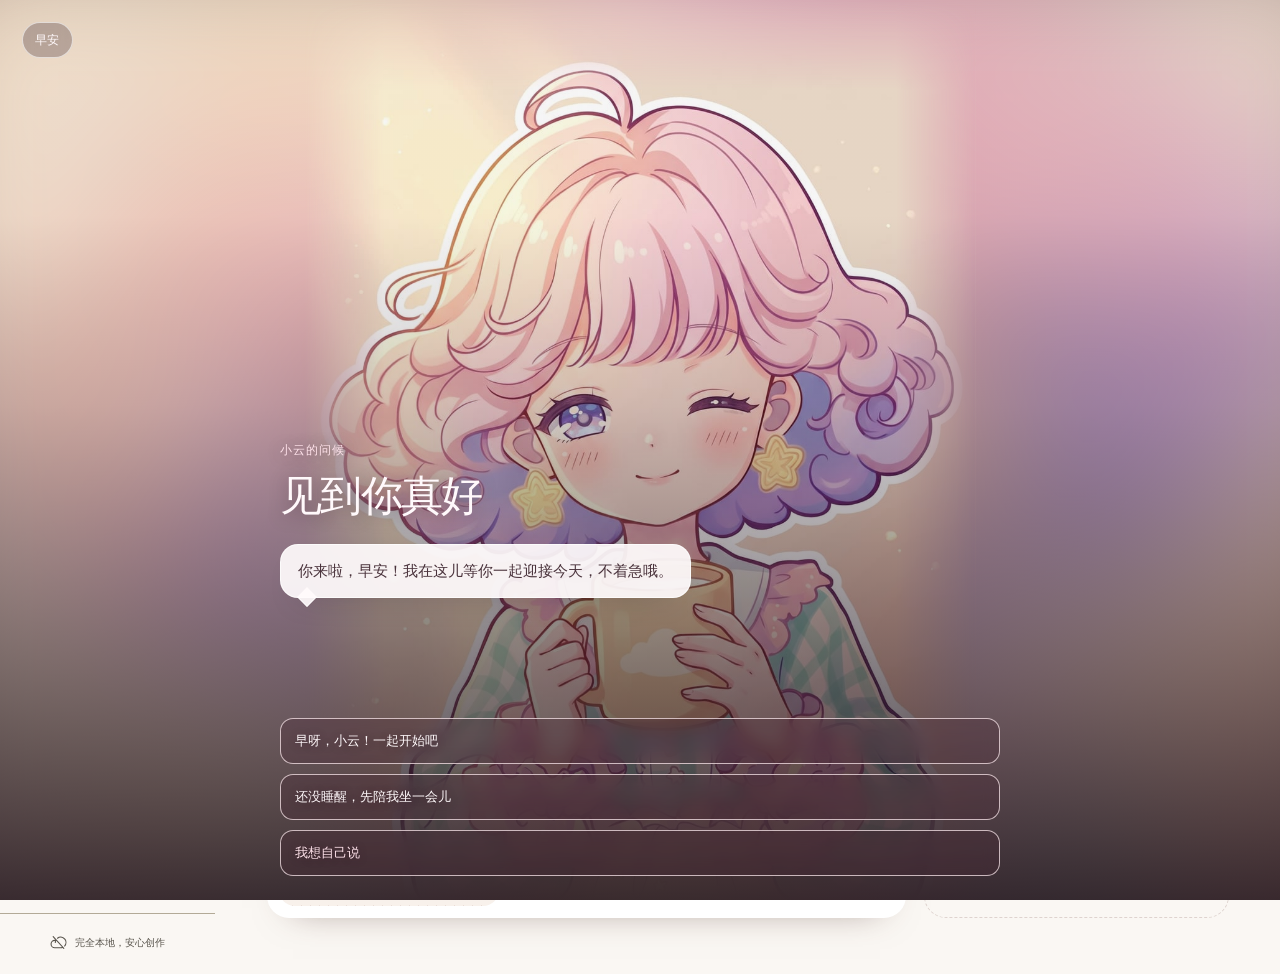
==== commit 484a931f: "Improve diagram range and transparency, fix project rename, add subtle color switch notice" ====
--- a/app/index.html
+++ b/app/index.html
@@ -183,8 +183,8 @@
         document.head.appendChild(manifest);
       })();
     </script>
-    <script type="module" crossorigin src="./assets/index-BL1yTPdB.js"></script>
-    <link rel="stylesheet" crossorigin href="./assets/index-BSyCcmzO.css">
+    <script type="module" crossorigin src="./assets/index-C9bVo8Nr.js"></script>
+    <link rel="stylesheet" crossorigin href="./assets/index-cm6ptS0u.css">
   </head>
   <body>
     <div id="root"></div>
--- a/app/assets/index-cm6ptS0u.css
+++ b/app/assets/index-cm6ptS0u.css
@@ -0,0 +1 @@
+.privacy-gate{position:fixed;top:0;right:0;bottom:0;left:0;z-index:600;display:grid;place-items:center;overflow:auto;padding:max(18px,env(safe-area-inset-top)) 16px max(18px,env(safe-area-inset-bottom));background:radial-gradient(90% 60% at 50% 0%,rgba(255,255,255,.72),transparent 70%),radial-gradient(70% 50% at 92% 100%,rgba(201,123,132,.16),transparent 72%),var(--background, #f4f1ea);color:var(--text-primary, #1f1f1d);font-family:var(--font-sans, "Noto Sans SC", "PingFang SC", "Microsoft YaHei", sans-serif)}.privacy-gate:before{content:"";position:fixed;top:0;right:0;bottom:0;left:0;pointer-events:none;background-image:radial-gradient(circle,rgba(140,133,116,.24) 1px,transparent 1.2px);background-size:22px 22px;opacity:.4;mask-image:radial-gradient(70% 55% at 50% 40%,#000 0%,transparent 82%);-webkit-mask-image:radial-gradient(70% 55% at 50% 40%,#000 0%,transparent 82%)}.privacy-gate-card{position:relative;width:min(560px,100%);max-height:calc(100dvh - 36px);display:flex;flex-direction:column;border:1px solid var(--divider, #e2dccd);border-radius:22px;background:var(--surface-elevated, #ffffff);box-shadow:0 26px 70px -30px #2620186b,0 2px 6px #2620180f;overflow:hidden}.privacy-gate-head{padding:26px 26px 4px}.privacy-badge{display:inline-flex;align-items:center;gap:7px;padding:5px 11px;border:1px solid var(--divider, #e2dccd);border-radius:999px;color:var(--text-secondary, #57534b);font-size:12px;letter-spacing:.04em}.privacy-gate-head h1{margin:14px 0 8px;font-family:var(--font-serif, "Noto Serif SC", "Songti SC", serif);font-size:clamp(24px,5.4vw,30px);line-height:1.25;letter-spacing:-.01em}.privacy-lead{margin:0;color:var(--text-secondary, #57534b);font-size:14px;line-height:1.8}.privacy-gate-body{overflow-y:auto;padding:14px 26px 4px;-webkit-overflow-scrolling:touch}.privacy-points{display:flex;flex-direction:column;gap:12px;margin:0;padding:0;list-style:none}.privacy-points li{display:grid;grid-template-columns:84px 1fr;gap:10px;padding-bottom:12px;border-bottom:1px dashed var(--divider, #e2dccd)}.privacy-points li:last-child{border-bottom:0;padding-bottom:0}.privacy-points strong{font-size:13.5px;font-weight:700;color:var(--text-primary, #1f1f1d)}.privacy-points span{color:var(--text-secondary, #57534b);font-size:13px;line-height:1.75}.privacy-note{margin:16px 0 0;padding:12px 14px;border-radius:12px;background:var(--surface-soft, #efebe1);color:var(--text-secondary, #57534b);font-size:12.5px;line-height:1.75}.privacy-links{margin:14px 0 0;color:var(--text-secondary, #57534b);font-size:13px;line-height:1.9}.privacy-links button{padding:0 2px;border:0;background:none;color:var(--text-primary, #1f1f1d);font:inherit;font-weight:600;text-decoration:underline;text-decoration-color:#a63d338c;text-underline-offset:4px;cursor:pointer}.privacy-gate-foot{padding:14px 26px 20px;border-top:1px solid var(--divider, #e2dccd);background:var(--surface, #fbfaf6)}.privacy-actions{display:flex;gap:10px}.privacy-actions>button{flex:1;min-height:48px;display:inline-flex;align-items:center;justify-content:center;gap:7px;padding:0 16px;border-radius:999px;font:inherit;font-size:15px;font-weight:600;cursor:pointer}.privacy-primary{border:1px solid var(--accent, #26262a);background:var(--accent, #26262a);color:var(--text-on-accent, #fbfaf6)}.privacy-primary:hover{background:var(--accent-hover, #101012)}.privacy-secondary{border:1px solid var(--border, #b3aa97);background:transparent;color:var(--text-secondary, #57534b)}.privacy-secondary:hover{background:var(--surface-soft, #efebe1)}.privacy-actions>button:focus-visible{outline:3px solid var(--focus-ring, #26262a);outline-offset:3px}.privacy-meta{margin:10px 0 0;text-align:center;color:var(--text-disabled, #9a9488);font-size:11.5px}.privacy-gate-declined{text-align:center}.privacy-declined-card{position:relative;width:min(440px,100%);padding:34px 26px 26px;border:1px solid var(--divider, #e2dccd);border-radius:22px;background:var(--surface-elevated, #ffffff);box-shadow:var(--e2, 0 14px 34px -10px rgba(38, 32, 24, .22))}.privacy-declined-card h1{margin:14px 0 10px;font-family:var(--font-serif, "Noto Serif SC", "Songti SC", serif);font-size:24px}.privacy-declined-card p{margin:8px 0;color:var(--text-secondary, #57534b);font-size:13.5px;line-height:1.8}.privacy-declined-hint{color:var(--text-disabled, #9a9488)!important;font-size:12.5px!important}.privacy-declined-card .privacy-actions{margin-top:18px}.legal-viewer{position:fixed;top:0;right:0;bottom:0;left:0;z-index:700;display:flex;flex-direction:column;background:var(--surface, #fbfaf6)}.legal-viewer-bar{display:grid;grid-template-columns:1fr auto 1fr;align-items:center;gap:8px;min-height:calc(54px + env(safe-area-inset-top));padding:env(safe-area-inset-top) 12px 0;border-bottom:1px solid var(--divider, #e2dccd);background:var(--surface-elevated, #ffffff)}.legal-viewer-bar strong{font-size:15px;font-weight:600}.legal-back{justify-self:start;display:inline-flex;align-items:center;gap:4px;min-height:40px;padding:0 10px 0 4px;border:0;border-radius:999px;background:none;color:var(--text-primary, #1f1f1d);font:inherit;font-size:14px;cursor:pointer}.legal-back:hover{background:var(--surface-soft, #efebe1)}.legal-frame{flex:1;width:100%;border:0;background:var(--background, #f4f1ea)}@media(max-width:420px){.privacy-gate{padding-inline:10px}.privacy-gate-card{max-height:calc(100dvh - 20px);border-radius:18px}.privacy-gate-head{padding:20px 18px 2px}.privacy-gate-body{padding:10px 18px 2px}.privacy-gate-foot{padding:12px 18px 16px}.privacy-points li{grid-template-columns:72px 1fr}.privacy-actions>button{min-height:46px;font-size:14px}}@media(prefers-color-scheme:dark){.privacy-gate{background:radial-gradient(90% 60% at 50% 0%,rgba(232,179,189,.08),transparent 70%),radial-gradient(70% 50% at 92% 100%,rgba(201,123,132,.12),transparent 72%),#171214;color:#f4efea}.privacy-gate-card,.privacy-declined-card,.legal-viewer-bar{background:#211b1d;border-color:#3b3235}.privacy-gate-foot{background:#1b1618;border-color:#3b3235}.privacy-note{background:#2a2225}.privacy-primary{background:#e8b3bd;border-color:#e8b3bd;color:#241a1d}.privacy-primary:hover{background:#f2c4cc}.privacy-secondary{border-color:#5a4b50;color:#e6ddd7}.privacy-secondary:hover,.legal-back:hover{background:#2a2225}.privacy-declined-card h1,.privacy-gate-head h1,.privacy-points strong,.legal-viewer-bar strong{color:#f4efea}.privacy-points span,.privacy-lead,.privacy-links,.privacy-declined-card p{color:#cfc2bd}.privacy-links button{color:#f4efea}.legal-frame{background:#171214}}.import-kind{display:flex;gap:8px;margin:0 0 24px;flex-wrap:wrap}.import-kind button{padding:10px 18px;border:1px solid var(--border);border-radius:12px;background:var(--surface);color:var(--text);cursor:pointer}.import-kind button[aria-selected=true]{border-color:var(--accent);box-shadow:inset 0 0 0 1px var(--accent)}.diagram-import{max-width:940px}.diagram-upload{min-height:220px;gap:12px}.diagram-upload small{display:block;margin:10px 0;color:var(--text-muted)}.diagram-status{display:flex;align-items:center;gap:12px;flex-wrap:wrap;padding:20px 0}.diagram-status progress{width:180px;max-width:100%}.diagram-error{color:var(--danger,#ad472b);padding:10px 0;overflow-wrap:anywhere}.diagram-manual{margin:20px 0;padding:16px;border:1px solid var(--border);border-radius:12px}.diagram-manual summary{cursor:pointer}.diagram-manual p,.diagram-result p{line-height:1.7}.diagram-source{position:relative;width:100%;max-width:640px;touch-action:none;-webkit-user-select:none;user-select:none;overflow:hidden;background:#f5f5f5}.diagram-source img{display:block;width:100%;height:100%;pointer-events:none}.diagram-crop{position:absolute;border:2px solid #be6237;box-shadow:0 0 0 100vmax #0003;pointer-events:none}.diagram-dimensions{display:flex;gap:12px;align-items:end;flex-wrap:wrap;margin-top:16px}.diagram-dimensions label{display:grid;gap:6px;max-width:110px}.diagram-dimensions input{width:100%;min-width:0}.diagram-result{margin:24px 0;padding:20px;border:1px solid var(--border);border-radius:16px}.diagram-result canvas{display:block;max-width:100%;height:auto;max-height:560px;object-fit:contain;image-rendering:pixelated;margin:16px 0}.diagram-privacy{display:flex;align-items:center;gap:8px;line-height:1.7;margin-top:24px}.diagram-review{padding:14px 0}.diagram-review summary{cursor:pointer}.diagram-review-list{max-height:260px;overflow:auto;display:grid;gap:6px;margin-top:10px}.diagram-review-list button{text-align:left;padding:8px 10px;border:1px solid var(--border);border-radius:8px;background:var(--surface);color:var(--text);cursor:pointer}.diagram-origin{font-size:12px;line-height:1.5;color:var(--text-muted)}@media(max-width:600px){.diagram-result{padding:14px}.diagram-status{align-items:start;flex-direction:column}.diagram-source{max-width:100%}}.transparent-fill{display:flex;align-items:center;justify-content:space-between;gap:16px;flex-wrap:wrap;padding:16px 18px;margin:0 0 16px;border:1px solid var(--accent);border-radius:14px;background:var(--surface);color:var(--text)}.transparent-fill strong{font-size:15px}.transparent-fill p{margin:6px 0 0;font-size:12px;line-height:1.6;color:var(--text-muted)}.transparent-fill .button-row{flex-wrap:wrap;margin:0;gap:8px}@media(max-width:600px){.transparent-fill{padding:14px;gap:12px}.transparent-fill .button-row{width:100%}.transparent-fill .btn{flex:1;min-height:44px}}.diagram-range{margin:24px 0}.diagram-range p{line-height:1.7}.diagram-gesture{position:relative;max-width:640px;width:100%;overflow:hidden;touch-action:none;-webkit-user-select:none;user-select:none;border:2px solid var(--accent);border-radius:12px;background:var(--surface);cursor:grab;overscroll-behavior:contain}.diagram-gesture:active{cursor:grabbing}.diagram-gesture img{position:absolute;max-width:none;pointer-events:none;object-fit:fill}.diagram-range .button-row{margin-top:12px;flex-wrap:wrap}.diagram-range-cross{position:absolute;top:0;right:0;bottom:0;left:0;pointer-events:none;background:linear-gradient(90deg,transparent calc(50% - .5px),#e8b3bd66 50%,transparent calc(50% + .5px)),linear-gradient(transparent calc(50% - .5px),#e8b3bd66 50%,transparent calc(50% + .5px))}.mk{display:flex;flex-direction:column;gap:14px;max-width:780px;margin:0 auto;padding:18px 16px 10px;min-height:calc(100dvh - var(--header))}.mk-top{display:flex;align-items:center;gap:12px;padding:2px 2px 0}.mk-icon{flex:0 0 auto;width:40px;height:40px;display:grid;place-items:center;border-radius:var(--r-full);border:1px solid var(--divider);background:var(--surface);color:var(--text-secondary);transition:background var(--dur-1) var(--ease-out)}.mk-icon:hover{background:var(--surface-soft);color:var(--text-primary)}.mk-heading{flex:1;min-width:0;display:flex;flex-direction:column;gap:1px}.mk-heading strong{font-family:var(--font-serif);font-size:18px;font-weight:600;line-height:1.35;white-space:nowrap;overflow:hidden;text-overflow:ellipsis}.mk-kicker{font-size:10.5px}.mk-stage{position:relative;flex:1;min-height:400px;border-radius:var(--r-lg);background:var(--surface);border:1px solid var(--divider);overflow:hidden;touch-action:none;-webkit-user-select:none;user-select:none;cursor:crosshair}.mk-canvas{position:absolute;top:0;right:0;bottom:0;left:0;display:block;width:100%;height:100%}.mk-zoom{position:absolute;z-index:3;top:12px;right:12px;display:flex;align-items:center;gap:2px;min-height:36px;padding:3px;border:1px solid var(--divider);border-radius:var(--r-md);background:color-mix(in srgb,var(--surface) 94%,transparent);box-shadow:var(--e1);color:var(--text-secondary);cursor:default;touch-action:manipulation}.mk-zoom button{display:grid;place-items:center;width:30px;height:30px;border:0;border-radius:var(--r-sm);background:transparent;color:inherit;cursor:pointer}.mk-zoom button:hover{background:var(--surface-soft);color:var(--text-primary)}.mk-zoom button:disabled{opacity:.35;cursor:default}.mk-zoom button:focus-visible{outline:2px solid var(--text-secondary);outline-offset:1px}.mk-zoom span{min-width:42px;text-align:center;font-family:var(--font-mono);font-size:11px;font-variant-numeric:tabular-nums}.mk-marker{position:absolute;pointer-events:none}.mk-peek{position:absolute;top:14px;right:14px;bottom:14px;left:14px;width:calc(100% - 28px);height:calc(100% - 28px);object-fit:contain;opacity:0;pointer-events:none;transition:opacity var(--dur-2) var(--ease-out);filter:saturate(.92)}.mk-peek.is-on{opacity:.94}.mk-peek-label{position:absolute;left:50%;bottom:14px;transform:translate(-50%);padding:6px 12px;border-radius:var(--r-full);background:var(--surface);border:1px solid var(--divider);font-size:11px;color:var(--text-secondary);pointer-events:none;animation:mk-fade var(--dur-2) var(--ease-out)}@keyframes mk-fade{0%{opacity:0;transform:translate(-50%,4px)}to{opacity:1;transform:translate(-50%)}}.mk-ritual{position:absolute;left:50%;bottom:22px;transform:translate(-50%);margin:0;font-family:var(--font-serif);font-size:14px;color:var(--text-secondary);pointer-events:none;animation:mk-fade .6s var(--ease-out) both}.mk-loading,.mk-empty{position:absolute;top:0;right:0;bottom:0;left:0;display:flex;flex-direction:column;align-items:center;justify-content:center;gap:10px;text-align:center;padding:24px;background:color-mix(in srgb,var(--surface) 88%,transparent);-webkit-backdrop-filter:blur(2px);backdrop-filter:blur(2px)}.mk-empty h2{margin:0;font-family:var(--font-serif);font-size:24px}.mk-empty p{margin:0;font-size:13px;color:var(--text-secondary)}.mk-foot{display:flex;flex-direction:column;gap:10px;padding-bottom:4px}.mk-color{display:flex;align-items:center;gap:14px;padding:12px 16px;border-radius:var(--r-md);background:var(--surface);border:1px solid var(--divider);box-shadow:var(--e1)}.mk-swatch{flex:0 0 auto;width:44px;height:44px;border-radius:var(--r-sm);box-shadow:inset 0 0 0 1px #0000001f}.mk-color-text{flex:1;min-width:0;display:flex;flex-direction:column;gap:1px}.mk-code{font-family:var(--font-mono);font-size:17px;font-weight:600;letter-spacing:.02em;color:var(--text-primary)}.mk-name{font-size:12.5px;color:var(--text-secondary);white-space:nowrap;overflow:hidden;text-overflow:ellipsis}.mk-left{text-align:right;display:flex;flex-direction:column;gap:1px}.mk-left b{font-family:var(--font-mono);font-size:24px;font-weight:600;line-height:1;color:var(--text-primary)}.mk-left small{font-size:11px;color:var(--text-disabled)}.mk-sub{display:grid;grid-template-columns:1fr 1fr;gap:10px}.mk-progress{display:flex;align-items:center;gap:10px;padding:2px 2px 0;font-size:11px;color:var(--text-disabled)}.mk-track{flex:1;height:2px;border-radius:2px;background:var(--divider);overflow:hidden}.mk-track i{display:block;height:100%;background:var(--text-primary);transition:width var(--dur-3) var(--ease-out)}.mk-legend{display:flex;align-items:center;justify-content:center;gap:14px;min-height:16px;color:var(--text-disabled);font-size:10.5px}.mk-legend span{display:inline-flex;align-items:center;gap:5px;white-space:nowrap}.mk-legend-mark{display:inline-block;width:10px;height:10px;border-radius:50%;box-sizing:border-box}.mk-legend-mark.is-pending{background:var(--text-primary);box-shadow:0 0 6px 2px color-mix(in srgb,var(--text-primary) 34%,transparent)}.mk-legend-mark.is-settled{background:transparent;border:3px solid color-mix(in srgb,var(--text-secondary) 26%,transparent)}.mk-legend-mark.is-target{border-radius:3px;border:1.5px solid var(--text-primary)}.mk-hint{display:flex;align-items:center;justify-content:center;gap:6px;margin:0;font-size:11px;color:var(--text-disabled)}.mk-note{position:fixed;z-index:60;left:calc(50% + var(--sidebar) / 2);bottom:30px;translate:-50% 0;display:inline-flex;align-items:center;gap:7px;padding:6px 12px 6px 10px;white-space:nowrap;border-radius:var(--r-full);border:1px solid color-mix(in srgb,var(--border) 26%,transparent);background:linear-gradient(168deg,#fdfbf4f7,#f3ecdcf7);box-shadow:0 1px #ffffffe6 inset,0 -1px #7a6c521a inset,0 10px 20px -14px #342a1a73,0 2px 5px -3px #342a1a29;font-size:12px;line-height:1.5;color:var(--text-primary);pointer-events:none;animation:mk-note-in .2s var(--ease-out) both}.mk-note-dot{flex:0 0 auto;width:9px;height:9px;border-radius:50%;box-shadow:inset 0 -1px 1px #0000003d,inset 0 1px 1px #ffffff80}.mk-note b{font-family:var(--font-mono);font-size:13px;font-weight:700;font-variant-numeric:tabular-nums}.mk-note.is-leaving{animation:mk-note-out .16s var(--ease-out) both}@keyframes mk-note-in{0%{opacity:0;transform:translateY(6px)}to{opacity:1;transform:translateY(0)}}@keyframes mk-note-out{0%{opacity:1;transform:translateY(0)}to{opacity:0;transform:translateY(4px)}}:root[data-theme=dark] .mk-note{border-color:color-mix(in srgb,var(--border) 34%,transparent);background:linear-gradient(168deg,#2b2d30f7,#1d1f22f7);box-shadow:0 1px #ffffff14 inset,0 -1px #0000008c inset,0 10px 20px -14px #000000b3,0 2px 5px -3px #00000073}@media(max-width:760px){.mk-note{left:50%;bottom:calc(84px + env(safe-area-inset-bottom,0px))}}@media(prefers-reduced-motion:reduce){.mk-note.is-leaving{opacity:0}}@media(max-width:760px){.mk{padding:12px 12px 88px;min-height:calc(100dvh - var(--header));gap:12px}.mk-stage{min-height:46dvh}.mk-color{padding:10px 14px}.mk-swatch{width:38px;height:38px}.mk-hint{display:none}}:root{font-family:PingFang SC,Microsoft YaHei,-apple-system,BlinkMacSystemFont,Segoe UI,sans-serif;color:var(--text-primary);background:var(--background);font-synthesis:none;color-scheme:light;text-rendering:optimizeLegibility;-webkit-font-smoothing:antialiased;--background: #f5f6f8;--surface: #ffffff;--surface-elevated: #ffffff;--surface-soft: #f9fafb;--overlay: rgba(255, 255, 255, .96);--border: #75818d;--divider: #eceef1;--text-primary: #29323b;--text-secondary: #68737f;--text-disabled: #9aa4af;--accent: #ad4938;--accent-hover: #983e30;--accent-soft: #fcf0ec;--success: #3d754f;--warning: #8c5c17;--danger: #b14e42;--shadow: 0 12px 35px rgba(36, 44, 59, .12);--scrim: rgba(18, 24, 32, .48);--canvas-bg: #f7f8fa;--grid-line: rgba(93, 105, 118, .2);--grid-line-major: rgba(93, 105, 118, .3);--grid-margin: rgba(173, 73, 56, .07);--cell-empty: #f7f8fa;--cell-selected: rgba(65, 141, 175, .28);--cell-done: rgba(246, 248, 250, .78);--cell-next: rgba(199, 96, 76, .2);--highlight: rgba(199, 96, 76, .2);--text-on-accent: #ffffff;--bead-highlight: rgba(255, 255, 255, .4);--bead-shadow: rgba(20, 28, 36, .08);--focus-ring: var(--accent);--scrim-border: rgba(255, 255, 255, .6);--skeleton: #e9edf1;--checker-a: #e6e9ed;--checker-b: #f7f8fa;--success-soft: #eaf0ec;--success-solid: #42674c;--text-on-success: #ffffff;--danger-soft: #fcf0ee;--selection-stroke: #246e8a;--selection-draft: rgba(65, 141, 175, .16);--cell-muted: rgba(246, 248, 250, .88);--data-label-light: #ffffff;--data-label-dark: #101418;--material-shadow: rgba(0, 0, 0, .12);--illustration-1: #dcaca2;--illustration-2: #d3a7a2;--illustration-3: #b48e95;--illustration-4: #729ca1;--illustration-5: #85aaa9;--illustration-6: #98b8b6;--bg: var(--background);--canvas: var(--canvas-bg);--text: var(--text-primary);--muted: var(--text-secondary);--subtle: var(--text-secondary);--line: var(--border);--sidebar: 216px;--header: 70px;--radius: 14px}:root[data-theme=dark]{color-scheme:dark;--background: #171315;--surface: #211b1e;--surface-elevated: #2a2225;--surface-soft: #241d20;--overlay: rgba(33, 27, 30, .97);--border: #5e4d51;--divider: #34292d;--text-primary: #f3eae7;--text-secondary: #b9a9a6;--text-disabled: #8a7a76;--accent: #e8b3bd;--accent-hover: #f2c4cc;--accent-soft: #39292e;--success: #a7c9ae;--warning: #e3bd82;--danger: #e79086;--shadow: 0 16px 40px rgba(0, 0, 0, .55);--scrim: rgba(12, 8, 10, .66);--canvas-bg: #1b1619;--grid-line: rgba(214, 180, 184, .16);--grid-line-major: rgba(214, 180, 184, .26);--grid-margin: rgba(232, 179, 189, .06);--cell-empty: #1b1619;--cell-selected: rgba(224, 178, 124, .26);--cell-done: rgba(23, 19, 21, .62);--cell-next: rgba(224, 138, 128, .22);--highlight: rgba(224, 138, 128, .22);--text-on-accent: #2b1a1f;--bead-highlight: rgba(255, 255, 255, .2);--bead-shadow: rgba(0, 0, 0, .45);--focus-ring: #f0c0c8;--scrim-border: rgba(255, 255, 255, .16);--skeleton: #2c2327;--checker-a: #2b2226;--checker-b: #1b1619;--bg: var(--background);--canvas: var(--canvas-bg);--text: var(--text-primary);--muted: var(--text-secondary);--subtle: var(--text-secondary);--line: var(--border);--success-soft: #26332b;--success-solid: #a7c9ae;--text-on-success: #1b221c;--danger-soft: #3b2728;--selection-stroke: #e0b27c;--selection-draft: rgba(224, 178, 124, .16);--cell-muted: rgba(23, 19, 21, .82);--data-label-light: #ffffff;--data-label-dark: #141011;--material-shadow: rgba(0, 0, 0, .45);--illustration-1: #b08a84;--illustration-2: #a17f7a;--illustration-3: #9a7b84;--illustration-4: #7d6a79;--illustration-5: #8d757c;--illustration-6: #a98b90}*{box-sizing:border-box}body{margin:0;min-width:320px;color:var(--text-primary);background:var(--background)}#root{min-height:100dvh;background:var(--background)}button,input,select,textarea{font:inherit}button{cursor:pointer}button,a,input,select,textarea{-webkit-tap-highlight-color:transparent}button{color:inherit}button:disabled{cursor:not-allowed;opacity:.42}button:focus-visible,input:focus-visible,select:focus-visible,textarea:focus-visible,a:focus-visible{outline:3px solid var(--focus-ring);outline-offset:3px}button{transition:background .17s,color .17s,transform .17s}button:active:not(:disabled){transform:translateY(1px)}button svg{flex-shrink:0}h1,h2,h3,h4,p{margin:0}h1{font-size:27px;font-weight:650;letter-spacing:-.7px;line-height:1.4}h2{font-size:19px;font-weight:650}h3{font-size:14px;font-weight:650}h4{font-size:14px}p{font-size:13px;line-height:1.85;color:var(--muted)}small{font-size:11px}strong,b{font-weight:600}input:not([type=range],[type=checkbox],[type=radio],[type=color]),select,textarea{width:100%;min-height:42px;padding:10px 12px;border:1px solid var(--line);border-radius:8px;background:var(--surface);color:var(--text);font-size:12px;outline-offset:2px}input::placeholder,textarea::placeholder{color:var(--muted)}input[type=checkbox],input[type=radio]{accent-color:var(--accent)}select option,select optgroup{color:var(--text-primary);background:var(--surface-elevated)}input[type=range]::-webkit-slider-runnable-track{height:4px;border-radius:999px;background:var(--divider)}input[type=range]::-webkit-slider-thumb{width:16px;height:16px;margin-top:-6px;border:2px solid var(--surface-elevated);border-radius:50%;background:var(--accent);box-shadow:0 1px 4px var(--bead-shadow);-webkit-appearance:none;-moz-appearance:none;appearance:none}input[type=range]::-moz-range-track{height:4px;border-radius:999px;background:var(--divider)}input[type=range]::-moz-range-thumb{width:12px;height:12px;border:2px solid var(--surface-elevated);border-radius:50%;background:var(--accent)}*{scrollbar-color:var(--text-disabled) var(--surface-soft);scrollbar-width:thin}*::-webkit-scrollbar{width:10px;height:10px}*::-webkit-scrollbar-track{background:var(--surface-soft)}*::-webkit-scrollbar-thumb{border:3px solid var(--surface-soft);border-radius:999px;background:var(--text-disabled)}select{cursor:pointer}input[type=range]{-webkit-appearance:none;-moz-appearance:none;appearance:none;background:transparent;accent-color:var(--accent);width:100%;height:4px;cursor:pointer;margin:14px 0 0}progress{-webkit-appearance:none;-moz-appearance:none;appearance:none;width:100%;height:5px;border:0;overflow:hidden;border-radius:8px;background:var(--line)}progress::-webkit-progress-bar{background:var(--line);border-radius:8px}progress::-webkit-progress-value{background:var(--accent);border-radius:8px}progress::-moz-progress-bar{background:var(--accent)}.app-shell{display:flex;min-height:100dvh}.sidebar{position:fixed;inset:0 auto 0 0;width:var(--sidebar);background:var(--surface);border-right:1px solid var(--line);padding:30px 20px 0;display:flex;flex-direction:column;z-index:25}.brand{display:flex;align-items:center;gap:12px;border:0;background:none;text-align:left;padding:0 10px}.brand-symbol{display:grid;grid-template-columns:repeat(2,11px);grid-template-rows:repeat(2,11px);gap:4px;transform:rotate(-7deg)}.brand-symbol i{display:block;background:var(--accent);border-radius:3px;position:relative}.brand-symbol i:after{content:"";position:absolute;width:3px;height:3px;border-radius:50%;background:var(--surface);top:4px;left:4px}.brand strong{font-size:20px;letter-spacing:1px;display:block;line-height:1.25;white-space:nowrap}.brand small{font-size:10px;letter-spacing:1px;color:var(--muted)}.sidebar-new{border:1px solid var(--brand-line);background:var(--brand-soft);color:var(--brand-ink);border-radius:9px;min-height:43px;display:flex;align-items:center;justify-content:center;gap:9px;font-size:12px;font-weight:600;margin:30px 0 28px}.sidebar-new:hover{background:var(--line)}.sidebar-label{font-size:10px;color:var(--muted);padding:0 14px;margin-bottom:12px}.sidebar nav{display:flex;flex-direction:column;gap:6px}.sidebar nav button{display:flex;align-items:center;gap:13px;background:none;border:0;padding:13px 14px;font-size:12px;color:var(--text-secondary);border-radius:8px;text-align:left;white-space:nowrap;position:relative;min-height:44px}.sidebar nav button:hover{background:var(--surface-soft)}.sidebar nav button.active{background:var(--brand-soft);color:var(--brand-ink);font-weight:600}.sidebar nav button.active i{width:5px;height:5px;border-radius:50%;background:var(--brand);margin-left:auto}.sidebar-bottom{margin-top:auto;padding-top:35px}.sidebar-tip{background:var(--surface-soft);border:1px solid var(--line);padding:18px 15px;border-radius:10px;margin-bottom:22px}.sidebar-tip svg{color:var(--brand);margin-bottom:12px}.sidebar-tip strong{display:block;font-size:12px;margin-bottom:7px}.sidebar-tip p{font-size:11px;line-height:1.85}.sidebar-help{display:flex;align-items:center;gap:11px;background:none;border:0;width:100%;padding:12px;color:var(--text-secondary);font-size:12px}.sidebar-help svg:last-child{margin-left:auto}.sidebar-local{margin:18px -20px 0;border-top:1px solid var(--line);height:57px;display:flex;align-items:center;justify-content:center;gap:8px;font-size:10px;color:var(--muted)}.app-content{margin-left:var(--sidebar);width:calc(100% - var(--sidebar));min-width:0}.topbar{height:var(--header);background:var(--surface);border-bottom:1px solid var(--line);display:flex;align-items:center;justify-content:space-between;padding:0 34px;position:relative;z-index:15}.topbar-location{font-size:12px;font-weight:500;display:flex;align-items:center;gap:12px}.topbar-location>span{font-size:9px;font-weight:400;color:var(--muted);border:1px solid var(--line);border-radius:4px;padding:2px 4px}.topbar-actions{display:flex;align-items:center;gap:12px}.save-indicator,.offline-indicator{display:flex;align-items:center;gap:6px;font-size:10px;color:var(--muted)}.save-indicator svg{color:var(--success)}.save-indicator.error{color:var(--accent)}.topbar-divider{width:1px;height:17px;background:var(--line);margin:0 4px}.user-avatar{display:grid;place-items:center;width:29px;height:29px;border-radius:50%;background:var(--accent-soft);color:var(--accent);font-size:11px;margin-left:7px}.brand-symbol-img{width:36px;height:36px;border-radius:10px;flex:none}@media(max-width:760px){.brand-symbol-img{width:29px;height:29px}}.mobile-brand,.mobile-nav{display:none}.page-content{animation:page-enter .2s ease-out}.loading-screen{padding:100px;text-align:center;color:var(--muted)}.btn{min-height:39px;padding:10px 15px;display:inline-flex;align-items:center;justify-content:center;gap:8px;border:1px solid var(--line);border-radius:8px;background:var(--surface);font-size:11px;font-weight:500;line-height:1.3;white-space:nowrap}.btn:not(.btn--ink):not(.btn--key):not(.btn--press):not(.btn--stamp):hover:not(:disabled){background:var(--surface-soft)}.btn.primary{background:var(--accent);border-color:var(--accent);color:var(--text-on-accent)}.btn.primary:hover:not(:disabled){background:var(--accent-hover)}.btn.quiet{border-color:transparent;background:none;color:var(--muted)}.btn.danger{background:color-mix(in srgb,var(--danger) 14%,var(--surface));color:var(--danger);border-color:color-mix(in srgb,var(--danger) 30%,var(--surface))}.btn.full{width:100%}.btn small{margin-left:auto;color:var(--muted)}.icon-button{width:33px;height:33px;display:inline-flex;align-items:center;justify-content:center;border:0;border-radius:6px;background:none;color:var(--text-secondary);padding:0}.icon-button:hover:not(:disabled){background:var(--surface-soft);color:var(--text)}.icon-button.active{background:var(--accent-soft);color:var(--accent)}.text-button{display:inline-flex;align-items:center;gap:7px;border:0;background:none;color:var(--muted);padding:4px 0;font-size:10px}.text-button:hover{color:var(--accent)}.button-row{display:flex;align-items:center;gap:10px}.button-row.spread{justify-content:space-between}.panel{background:var(--surface);border:1px solid var(--line);border-radius:var(--radius);box-shadow:var(--shadow)}.standard-page{padding:32px 34px 46px;max-width:1600px;margin:0 auto}.page-heading{display:flex;align-items:center;justify-content:space-between;gap:20px;margin-bottom:26px}.page-heading h1{margin-bottom:7px}.page-heading p{font-size:12px}.breadcrumb{font-size:10px;color:var(--muted);margin-bottom:13px;display:flex;gap:10px}.breadcrumb span{color:var(--text-secondary)}.section-heading{display:flex;align-items:center;justify-content:space-between;gap:14px;margin-bottom:16px}.section-heading h3{display:flex;align-items:center;gap:8px}.section-heading h3>span{font-size:10px;color:var(--muted);background:var(--surface-soft);padding:2px 6px;border-radius:4px}.section-heading svg{color:var(--muted)}.small-badge{font-size:9px;color:var(--muted);border:1px solid var(--line);border-radius:4px;padding:3px 6px;white-space:nowrap}.busy{display:inline-flex;align-items:center;gap:7px;color:var(--accent);font-size:11px}.spin{animation:spin 1.1s linear infinite}.empty-state{padding:50px 18px;color:var(--muted);text-align:center;font-size:13px}.field-hint{font-size:10px;line-height:1.8;margin-top:10px}.info-callout{font-size:11px;line-height:1.8;background:var(--accent-soft);color:var(--accent);border-radius:8px;padding:12px 15px;margin-bottom:20px}.success-text{display:flex;align-items:center;gap:5px;color:var(--success);font-size:10px}.danger-text{color:var(--accent)!important}.editor-layout{display:grid;grid-template-columns:minmax(0,1fr) 266px;min-height:calc(100dvh - var(--header))}.editor-main{padding:29px 28px 20px;min-width:0}.editor-main .page-heading{margin-bottom:24px}.editor-main .page-heading h1{font-size:25px}.editor-main .page-heading>.btn{margin-top:21px}.canvas-panel{border:1px solid var(--line);background:var(--surface);border-radius:12px;overflow:hidden;box-shadow:var(--shadow)}.canvas-header{display:flex;align-items:center;justify-content:space-between;gap:10px;padding:16px 18px;border-bottom:1px solid var(--line);min-height:57px;font-size:12px}.canvas-header>div{display:flex;align-items:center;gap:9px;min-width:0}.project-dot{width:6px;height:6px;background:var(--success);border-radius:50%;flex-shrink:0}.project-name{border:0!important;background:none!important;min-height:20px!important;padding:0!important;width:155px!important;font-size:11px!important;font-weight:600;max-width:30vw}.canvas-status{font-size:10px;color:var(--muted);display:flex;align-items:center;gap:5px;white-space:nowrap}.status-dot{display:inline-block;width:5px;height:5px;background:var(--success);border-radius:50%;margin-right:5px;flex-shrink:0}.view-tabs{display:flex;align-items:center;border-bottom:1px solid var(--line);padding:0 18px;gap:22px;height:45px}.view-tabs>button{font-size:11px;align-self:stretch;padding:0;border:0;background:none;color:var(--muted);position:relative;white-space:nowrap}.view-tabs>button.selected{color:var(--accent);font-weight:600}.view-tabs>button.selected:after{content:"";height:2px;background:var(--accent);position:absolute;left:0;right:0;bottom:0}.view-caption{font-size:9px;color:var(--subtle);margin-left:auto}.board-toolrow{display:flex;align-items:center;justify-content:space-between;padding:8px 17px;background:var(--surface);border-bottom:1px solid var(--line)}.tool-group{display:flex;align-items:center;gap:5px}.tool-separator{height:15px;width:1px;background:var(--line);margin:0 7px}.board-wrap{position:relative;overflow:hidden;height:clamp(350px,43vw,548px);width:100%;touch-action:none;background:var(--canvas);-webkit-user-select:none;user-select:none}.board-canvas{display:block;position:absolute;top:0;right:0;bottom:0;left:0;width:100%;height:100%}.next-pulse{position:absolute;pointer-events:none;border:2px dashed var(--accent);animation:next-pulse 1.6s var(--ease-out) infinite}.canvas-zoom{position:absolute;right:16px;bottom:14px;background:var(--surface-elevated);border:1px solid var(--line);border-radius:7px;display:flex;align-items:center;padding:2px 5px;box-shadow:0 2px 12px var(--material-shadow);height:31px}.canvas-zoom button{background:none;border:0;width:25px;height:25px;color:var(--muted);display:grid;place-items:center}.canvas-zoom span:not(.tool-separator){font-size:9px;min-width:37px;text-align:center;color:var(--muted);font-variant-numeric:tabular-nums}.canvas-zoom .tool-separator{margin:0 3px}.board-hint{font-size:9px;text-align:center;color:var(--subtle);padding:7px;background:var(--canvas)}.canvas-footer{font-size:9px;min-height:37px;padding:10px 17px;border-top:1px solid var(--line);display:flex;align-items:center;justify-content:space-between;gap:10px;color:var(--muted)}.canvas-footer>span{display:flex;align-items:center;gap:4px}.footer-divider{margin:0 8px;color:var(--subtle)}.palette-strip{margin-top:24px}.palette-strip .section-heading{margin-bottom:15px}.palette-strip h3{font-size:12px}.used-colors-row{display:flex;align-items:flex-start;gap:9px}.used-colors{display:flex;flex:1 1 auto;min-width:0;gap:9px;overflow-x:auto;padding-bottom:8px;scrollbar-width:thin}.used-color{position:relative;border:1px solid transparent;padding:6px 8px 5px;min-width:55px;background:var(--surface);border-radius:8px;display:flex;flex-direction:column;align-items:center;gap:5px}.used-color-main{display:flex;flex-direction:column;align-items:center;gap:5px;width:100%;padding:0;border:0;background:none;color:inherit;cursor:pointer}.used-color-remove{position:absolute;top:0;right:0;display:grid;place-items:center;width:16px;height:16px;padding:0;border:1px solid var(--line);border-radius:50%;background:var(--surface);color:var(--muted);font-size:10px;line-height:1;opacity:0;pointer-events:none}.used-color:hover .used-color-remove,.used-color:focus-within .used-color-remove,.used-color.selected .used-color-remove{opacity:1;pointer-events:auto}.used-color-remove:hover{border-color:var(--danger);color:var(--danger)}@media(hover:none){.used-color-remove{opacity:1;pointer-events:auto}}.used-color.selected{border-color:var(--accent);background:var(--accent-soft)}.used-color strong{font-size:9px;font-weight:500}.used-color small{font-size:8px;color:var(--muted)}.used-color-add{flex:none;padding:6px 8px 5px;min-width:55px;display:flex;flex-direction:column;align-items:center;gap:5px;border:1px dashed var(--line);border-radius:8px;background:transparent;color:var(--muted);transition:border-color .16s var(--ease-out),background .16s var(--ease-out),color .16s var(--ease-out)}.used-color-add:hover,.used-color-add.active{border-color:var(--accent);background:var(--accent-soft);color:var(--accent)}.used-color-add-plus{display:grid;place-items:center;width:28px;height:28px;border-radius:7px;background:var(--surface-soft)}.used-color-add strong{font-size:9px;font-weight:500}.used-color-add small{font-size:8px;color:var(--muted)}.used-color-add:hover small,.used-color-add.active small{color:var(--accent)}.color-picker{margin-top:12px;padding:12px;border:1px solid var(--line);border-radius:10px;background:var(--surface);animation:color-picker-in .18s var(--ease-out)}.color-picker-head{display:flex;align-items:center;gap:10px}.color-picker-head input{flex:1 1 auto;min-width:0;min-height:34px;padding:6px 9px;border:1px solid var(--line);border-radius:7px;background:var(--surface);color:var(--text);font-size:11px}.color-picker-head input:focus{border-color:var(--accent);outline:none}.color-picker-count{flex:none;color:var(--muted);font-size:9px;font-variant-numeric:tabular-nums}.color-picker-head .text-button{flex:none;white-space:nowrap}.color-picker-grid{display:grid;grid-template-columns:repeat(auto-fill,minmax(42px,1fr));gap:6px;max-height:190px;margin-top:10px;padding-right:2px;overflow-y:auto;scrollbar-width:thin}.color-picker-swatch{position:relative;display:flex;flex-direction:column;align-items:center;gap:3px;padding:4px 2px;border:1px solid transparent;border-radius:8px;background:none;color:var(--muted)}.color-picker-swatch span{width:24px;height:24px;border-radius:6px;box-shadow:inset 0 1px 2px var(--bead-highlight),inset 0 -2px 2px var(--bead-shadow)}.color-picker-swatch small{font-size:8px;font-weight:500;line-height:1.2}.color-picker-swatch:hover{background:var(--surface-soft)}.color-picker-swatch.is-picked{border-color:var(--accent);background:var(--accent-soft);color:var(--accent)}.color-picker-swatch.is-picked:after{position:absolute;content:"";top:2px;right:3px;width:5px;height:5px;border-radius:50%;background:var(--accent)}.color-picker-empty{margin:10px 0 0;color:var(--muted);font-size:10px}.color-picker-hint{margin:10px 0 0;color:var(--muted);font-size:9px;line-height:1.6}@keyframes color-picker-in{0%{opacity:0;transform:translateY(-4px)}}.bead-swatch{width:28px;height:28px;border-radius:7px;display:block;position:relative;box-shadow:inset 0 1px 2px var(--bead-highlight),inset 0 -2px 2px var(--bead-shadow)}.bead-swatch:after,.large-bead:after{content:"";position:absolute;top:36%;right:36%;bottom:36%;left:36%;border-radius:50%;background:var(--bead-highlight);box-shadow:inset 1px 1px 3px var(--material-shadow)}.local-note{display:flex;align-items:center;gap:7px;font-size:9px;color:var(--muted);margin-top:17px}.local-note>span{margin-left:auto;font-size:8px}.controls-panel{background:var(--surface);border-left:1px solid var(--line);padding:24px 21px 20px}.controls-title{display:flex;align-items:center;gap:8px;margin-bottom:2px}.controls-title>svg{color:var(--text-secondary)}.controls-title h2{font-size:13px}.controls-title .text-button{margin-left:auto;font-size:9px}.control-section{padding:21px 0;border-bottom:1px solid var(--line)}.control-section>.section-heading{margin-bottom:13px}.control-section h3{font-size:11px}.control-section>.btn+.btn{margin-top:7px}.segmented{display:flex;background:var(--surface-soft);border:1px solid var(--line);border-radius:7px;padding:3px;gap:3px}.segmented button{flex:1;border:1px solid transparent;background:none;min-height:32px;padding:6px;font-size:11px;color:var(--muted);border-radius:5px;white-space:nowrap}.segmented button.selected{background:var(--surface);border-color:var(--line);color:var(--accent);box-shadow:0 1px 3px var(--material-shadow);font-weight:600}.segmented.size-options{display:grid;grid-template-columns:repeat(3,minmax(0,1fr))}.segmented.size-options button{min-width:0;padding:6px 4px;font-size:10px}.add-palette-link{border:0;background:none;font-size:10px;color:var(--accent);padding:12px 0 0}.range-field{display:block;margin-top:22px}.range-field:first-child{margin-top:0}.range-field>span{display:flex;align-items:center;justify-content:space-between;font-size:10px;color:var(--text-secondary)}.range-field output{font-size:10px;color:var(--text);font-variant-numeric:tabular-nums}.toggle-field{display:flex;align-items:center;gap:10px;position:relative;min-height:42px;margin:0 0 14px;cursor:pointer}.toggle-field>span:first-child{font-size:10px;color:var(--text);flex:1}.toggle-field small{display:block;font-size:9px;color:var(--muted);margin-top:5px}.toggle-field input{position:absolute;right:0;opacity:0;width:31px;height:22px;margin:0}.toggle-track{width:29px;height:16px;border-radius:16px;background:var(--line);position:relative;flex-shrink:0;transition:background .2s}.toggle-track:after{content:"";position:absolute;width:12px;height:12px;background:var(--text-primary);border-radius:50%;left:2px;top:2px;box-shadow:0 1px 2px var(--material-shadow);transition:transform .2s}.toggle-field input:checked+.toggle-track{background:var(--accent)}.toggle-field input:checked+.toggle-track:after{transform:translate(13px)}.toggle-field input:focus-visible+.toggle-track{outline:3px solid var(--focus-ring);outline-offset:3px}.select-label{font-size:10px;color:var(--muted);display:block;margin-top:20px}.select-label select{margin-top:9px}.controls-bottom{padding-top:20px}.controls-bottom .btn{font-size:10px}.controls-bottom .btn+.btn{margin-top:6px}.import-layout{display:grid;grid-template-columns:minmax(0,1fr) 310px;gap:26px;align-items:start}.upload-area{border:1.5px dashed color-mix(in srgb,var(--border) 66%,transparent);border-radius:20px;min-height:490px;background:var(--surface);display:flex;flex-direction:column;align-items:center;justify-content:center;text-align:center;overflow:hidden;transition:border-color var(--dur-3) var(--ease-out),box-shadow var(--dur-3) var(--ease-out)}:root[data-theme=dark] .upload-area:not(.dragging){border-color:color-mix(in srgb,var(--border) 42%,transparent)}.upload-area.dragging{border-color:var(--accent);background:var(--accent-soft)}.upload-area.has-image{min-height:unset;aspect-ratio:1}.upload-area:has(.crop-preview[data-active]){border-color:color-mix(in srgb,var(--accent) 65%,transparent);box-shadow:0 0 0 5px color-mix(in srgb,var(--accent) 11%,transparent)}.upload-illustration{display:grid;place-items:center;width:96px;height:96px;border-radius:25px;background:var(--accent-soft);color:var(--accent);margin-bottom:25px}.upload-area h2{font-size:21px;margin-bottom:12px}.upload-area p{font-size:12px;margin-bottom:26px}.crop-preview{width:100%;aspect-ratio:1;position:relative;overflow:hidden;background:var(--surface-soft);touch-action:none;user-select:none;-webkit-user-select:none;-webkit-touch-callout:none;cursor:grab}.crop-preview[data-active]{cursor:grabbing}.crop-preview img{display:block;-webkit-user-drag:none}.crop-guide{position:absolute;top:0;right:0;bottom:0;left:0;pointer-events:none;opacity:.33;transition:opacity var(--dur-3) var(--ease-out);background:linear-gradient(90deg,transparent 33%,var(--bead-highlight) 33%,var(--bead-highlight) 33.2%,transparent 33.2%,transparent 66%,var(--bead-highlight) 66%,var(--bead-highlight) 66.2%,transparent 66.2%),linear-gradient(0deg,transparent 33%,var(--bead-highlight) 33%,var(--bead-highlight) 33.2%,transparent 33.2%,transparent 66%,var(--bead-highlight) 66%,var(--bead-highlight) 66.2%,transparent 66.2%)}.crop-preview[data-active] .crop-guide{opacity:.8}.crop-hint{position:absolute;top:14px;left:50%;transform:translate(-50%);z-index:2;display:flex;align-items:center;gap:7px;padding:8px 13px;border-radius:999px;border:1px solid color-mix(in srgb,var(--border) 42%,transparent);background:color-mix(in srgb,var(--surface-elevated) 82%,transparent);backdrop-filter:blur(10px);-webkit-backdrop-filter:blur(10px);color:var(--text-secondary);font-size:11px;line-height:1.4;white-space:nowrap;pointer-events:none;opacity:1;transition:opacity var(--dur-3) var(--ease-out)}.crop-hint-hidden{opacity:0}.crop-hint svg{color:var(--accent)}.import-options{padding:0 23px 24px}.import-options .control-section{padding:21px 0}.import-options>.btn{margin-top:22px}.import-imagebar{display:flex;align-items:center;justify-content:space-between;font-size:12px;padding:12px 0}.import-imagebar small{color:var(--muted);margin-left:8px}.import-privacy{padding:24px;display:flex;align-items:center;gap:16px}.import-privacy>svg{color:var(--success)}.import-privacy strong{font-size:12px}.import-privacy p{font-size:11px;margin-top:4px}.form-field{display:block;font-size:11px;margin-bottom:17px}.form-field>input{margin-top:8px}.form-field+.segmented{margin-bottom:18px}.palette-layout{display:grid;grid-template-columns:265px minmax(0,1fr);gap:24px;align-items:start}.palette-sidebar{padding:21px 15px}.palette-sidebar>h3{display:flex;align-items:center;justify-content:space-between;gap:10px;margin:0 8px 19px;font-size:12px}.palette-sidebar>h3>span{float:none;color:var(--muted)}.palette-list-item{display:flex;align-items:center;gap:10px;width:100%;padding:12px 9px;background:none;border:1px solid transparent;border-radius:9px;text-align:left}.palette-list-item.selected{background:var(--accent-soft);border-color:var(--highlight)}.mini-palette{display:grid;grid-template-columns:repeat(2,13px);gap:2px}.mini-palette i{width:13px;height:13px;border-radius:3px}.palette-list-item strong{font-size:11px;display:block;max-width:155px;overflow:hidden;text-overflow:ellipsis;white-space:nowrap}.palette-list-item small{display:block;color:var(--muted);font-size:9px;margin-top:5px}.palette-list-item>svg{margin-left:auto;color:var(--accent)}.palette-import-box{margin-top:21px;border-top:1px solid var(--line);padding:24px 8px 2px}.palette-import-box>svg{color:var(--accent);margin-bottom:12px}.palette-import-box h4{font-size:12px;margin-bottom:7px}.palette-import-box p{font-size:10px;margin-bottom:19px}.palette-import-box>.btn{margin-top:14px}.palette-import-box>.btn.quiet{margin-top:4px}.palette-import-box>.text-button{display:flex;margin:auto;font-size:10px}.palette-content{padding:25px;min-width:0}.palette-content-heading{display:flex;align-items:center;justify-content:space-between;gap:15px;margin-bottom:22px}.palette-title-input{display:flex;align-items:center;gap:10px}.palette-title-input>svg{color:var(--accent)}.palette-title-input input{font-size:18px!important;font-weight:600;border:0!important;padding:0!important;min-height:30px!important;max-width:260px}.palette-content-heading p{font-size:10px;margin-top:4px}.palette-searchbar{display:flex;align-items:center;gap:15px;margin-bottom:24px}.palette-searchbar input{max-width:300px}.palette-searchbar .btn{margin-left:auto}.palette-color-grid{display:grid;grid-template-columns:repeat(auto-fill,minmax(88px,1fr));gap:21px 16px}.palette-color{background:none;border:0;padding:0;text-align:left;display:flex;flex-direction:column}.palette-color>span{height:72px;border-radius:9px;display:grid;place-items:center;box-shadow:inset 0 0 0 1px var(--border)}.palette-color>span svg{opacity:0;background:var(--overlay);padding:5px;box-sizing:content-box;border-radius:50%;color:var(--text-primary);transition:opacity .2s}.palette-color:hover>span svg{opacity:1}.palette-color>strong{font-size:11px;margin-top:9px}.palette-color>small{font-size:9px;color:var(--muted);margin-top:4px;white-space:nowrap;overflow:hidden;text-overflow:ellipsis}.palette-color>code{font-family:inherit;font-size:8px;color:var(--subtle);margin-top:5px}.source-card{font-size:11px;color:var(--muted);margin:15px 0}.source-card img{max-width:100%;max-height:400px;display:block;margin-top:12px;object-fit:contain}.color-editor-preview{position:relative;display:flex;overflow:hidden;border-radius:10px;height:105px;margin:22px 0 10px}.color-editor-preview span{flex:1}.color-editor-preview input{position:absolute;top:0;right:0;bottom:0;left:0;width:100%;height:100%;opacity:0;cursor:pointer}.route-layout{display:grid;grid-template-columns:minmax(0,1fr) 280px;gap:24px;align-items:start}.route-modes{display:flex;flex-direction:column;gap:10px;margin-bottom:23px}.route-mode{display:flex;align-items:center;text-align:left;padding:17px 18px;gap:16px;background:var(--surface);border:1px solid var(--line);border-radius:11px}.route-mode.selected{border-color:var(--accent);background:var(--accent-soft)}.mode-icon{display:grid;place-items:center;width:43px;height:43px;background:var(--surface-soft);border-radius:10px;color:var(--muted);flex-shrink:0}.route-mode.selected .mode-icon{color:var(--accent);background:var(--surface)}.route-mode h3{font-size:13px;display:flex;align-items:center;gap:10px}.route-mode h3 small{font-size:9px;color:var(--muted);font-weight:400}.route-mode p{font-size:10px;margin-top:7px}.route-mode>i{margin-left:auto;color:var(--accent);width:23px;flex-shrink:0}.route-preview{padding:20px 18px 0;overflow:hidden}.route-preview .board-wrap{height:400px;border-radius:8px}.route-preview .board-hint{border-radius:0 0 8px 8px}.route-metrics{display:grid;grid-template-columns:repeat(4,1fr);padding:22px 0}.route-metrics>div{text-align:center;border-right:1px solid var(--line)}.route-metrics>div:last-child{border:0}.route-metrics strong{font-size:20px;font-weight:600;font-variant-numeric:tabular-nums}.route-metrics strong small{font-size:10px;color:var(--muted);font-weight:400}.route-metrics span{display:block;font-size:9px;color:var(--muted);margin-top:5px}.route-options{padding:0 20px 20px}.route-color-list{display:flex;flex-direction:column;gap:17px}.route-color-list>div{display:flex;gap:9px;align-items:center;font-size:11px}.route-number{font-size:9px;color:var(--subtle);width:11px}.route-color-list i{width:25px;height:25px;border-radius:6px}.route-color-list strong{font-size:10px}.route-color-list strong>span{font-size:9px;color:var(--muted);font-weight:400;display:inline-block;max-width:70px;white-space:nowrap;overflow:hidden;text-overflow:ellipsis;vertical-align:bottom}.route-color-list small{font-size:8px;color:var(--muted);font-weight:400}.route-color-list div>small{display:block;margin-top:4px}.route-color-list b{margin-left:auto;font-size:11px;font-variant-numeric:tabular-nums}.route-options>.btn{margin-top:20px}.workbench-layout{display:grid;grid-template-columns:minmax(0,1fr) 280px;gap:24px;align-items:start}.workbench-canvas{overflow:hidden}.workbench-canvas .board-wrap{height:clamp(400px,48vw,640px)}.workbench-canvas .canvas-header>.button-row{margin-left:auto}.workbench-sidebar{display:flex;flex-direction:column;gap:18px}.timer-pill{display:flex;align-items:center;gap:11px;border:1px solid var(--line);background:var(--surface);border-radius:9px;padding:6px 8px 6px 14px;color:var(--muted)}.timer-pill strong{font-variant-numeric:tabular-nums;color:var(--text);font-size:15px;font-weight:500}.current-card{padding:22px}.current-label{font-size:10px;color:var(--muted)}.current-color-head{display:flex;align-items:center;gap:16px;margin:19px 0 25px}.large-bead{width:61px;height:61px;border-radius:13px;position:relative;box-shadow:inset 0 2px 3px var(--bead-highlight),inset 0 -4px 5px var(--bead-shadow);flex-shrink:0}.current-color-head h2{font-size:25px;letter-spacing:-.5px}.current-color-head p{font-size:11px;margin-top:4px}.coordinate{display:flex;gap:18px}.coordinate>div{flex:1;background:var(--surface-soft);border-radius:9px;text-align:center;padding:13px}.coordinate span{font-size:10px;color:var(--muted)}.coordinate strong{display:block;font-size:28px;margin-top:7px;font-weight:600;font-variant-numeric:tabular-nums}.next-position{font-size:10px;text-align:center;margin:15px 0 20px}.current-card>.field-hint{text-align:center}.progress-card{padding:21px}.progress-card .section-heading strong{color:var(--accent);font-size:16px}.progress-numbers{display:flex;justify-content:space-between;margin-top:18px}.progress-numbers strong{display:block;font-size:22px;font-variant-numeric:tabular-nums}.progress-numbers span{display:block;font-size:10px;color:var(--muted);margin-top:6px}.workbench-colors{padding:21px}.workbench-colors h3{font-size:12px;margin-bottom:19px}.workbench-colors>div{display:flex;align-items:center;gap:9px;padding:9px 0}.workbench-colors>div.active{color:var(--accent)}.workbench-colors i{width:24px;height:24px;border-radius:6px}.workbench-colors span{font-size:11px}.workbench-colors span small{display:block;color:var(--muted);font-size:8px;margin-top:4px}.workbench-colors strong{margin-left:auto;font-size:12px}.workbench-colors strong small{color:var(--muted);font-size:10px;font-weight:400}.legend-box{display:inline-block;width:8px;height:8px;margin:0 3px 0 10px}.legend-box.current{border:1px solid var(--accent)}.legend-box.next{border:1px dashed var(--accent)}.legend-box.done{background:var(--text-disabled)}.completed-message{text-align:center;padding:14px 0}.completed-message>svg{color:var(--success);margin-bottom:14px}.completed-message h2{font-size:21px}.completed-message p{font-size:11px;margin:12px 0 20px}.project-welcome{display:flex;align-items:center;justify-content:space-between;background:var(--success-soft);border:1px solid var(--border);border-radius:15px;padding:30px 40px;overflow:hidden;margin-bottom:34px;min-height:230px}.project-welcome h2{font-size:22px;color:var(--text-primary);letter-spacing:-.5px}.project-welcome p{font-size:11px;color:var(--text-secondary);max-width:340px;margin-top:11px}.project-welcome .btn{margin-top:20px;background:var(--success-solid);border-color:var(--success-solid)}.welcome-icon{color:var(--success);display:block;margin-bottom:13px}.welcome-beads{display:grid;grid-template-columns:repeat(4,32px);gap:13px;transform:rotate(-17deg);margin:0 35px}.welcome-beads i{display:block;width:32px;height:32px;border-radius:8px;box-shadow:inset 2px 2px 2px var(--bead-highlight),inset -2px -2px 2px var(--bead-shadow);position:relative}.welcome-beads i:after{content:"";position:absolute;top:35%;right:35%;bottom:35%;left:35%;background:var(--bead-highlight);border-radius:50%;box-shadow:inset 1px 1px 2px var(--material-shadow)}.projects-section-heading{margin-bottom:20px}.projects-section-heading h2{font-size:16px}.projects-section-heading h2 small{font-size:11px;color:var(--muted);margin-left:8px}.project-grid{display:grid;grid-template-columns:repeat(3,minmax(0,1fr));gap:22px}.project-card{background:var(--surface);border:1px solid var(--line);border-radius:12px;overflow:hidden;position:relative}.project-thumbnail{height:220px;background:var(--surface-soft);border:0;width:100%;position:relative;padding:15px}.project-thumbnail svg{display:block;width:100%;height:100%;filter:drop-shadow(2px 4px 3px var(--bead-shadow))}.project-thumbnail>span{position:absolute;left:13px;bottom:12px;background:var(--surface);padding:4px 7px;border:1px solid var(--line);border-radius:5px;font-size:8px;color:var(--muted)}.project-card-info{padding:17px}.project-card-info h3{display:flex;align-items:center;justify-content:space-between;font-size:12px}.project-card-info h3>button:first-child{padding:0;border:0;background:none;text-align:left;max-width:85%;overflow:hidden;text-overflow:ellipsis;white-space:nowrap}.project-card-info p{font-size:10px;display:flex;justify-content:space-between;margin:5px 0 12px}.project-card-info progress{height:3px}.project-menu{position:absolute;right:15px;bottom:20px;min-width:110px;padding:5px;background:var(--surface-elevated);border:1px solid var(--line);box-shadow:0 5px 20px var(--material-shadow);border-radius:8px;z-index:5}.project-menu button{width:100%;text-align:left;padding:10px;border:0;border-radius:5px;background:none;font-size:11px}.project-menu button:hover{background:var(--surface-soft)}.new-project-card{border:1.5px dashed var(--border);background:none;min-height:310px;border-radius:12px;display:flex;flex-direction:column;align-items:center;justify-content:center;color:var(--muted)}.new-project-card>span{display:grid;place-items:center;background:var(--surface);border-radius:50%;width:54px;height:54px;margin-bottom:20px}.new-project-card strong{font-size:12px;color:var(--text-secondary);font-weight:500}.new-project-card small{font-size:10px;margin-top:9px}.new-project-card:hover{background:var(--surface-soft);border-color:var(--accent)}.summary-stats{display:grid;grid-template-columns:repeat(4,1fr);border:1px solid var(--line);background:var(--surface);border-radius:12px;margin-bottom:25px;padding:23px 0}.summary-stats>div{padding:0 28px;border-right:1px solid var(--line)}.summary-stats>div:last-child{border:0}.summary-stats span{font-size:10px;color:var(--muted)}.summary-stats strong{display:block;font-size:30px;font-variant-numeric:tabular-nums;margin-top:9px;font-weight:600;letter-spacing:-1px}.summary-stats strong small{font-size:11px;color:var(--muted);font-weight:400;letter-spacing:0}.export-layout{display:grid;grid-template-columns:minmax(0,1fr) 290px;gap:24px;align-items:start}.export-table-panel{padding:24px;overflow:hidden}.export-table-panel h2{font-size:14px}.export-table-panel .section-heading select{width:130px;min-height:34px;font-size:10px}.table-scroll{overflow-x:auto}.color-table{width:100%;border-collapse:collapse;font-size:11px}.color-table th{text-align:left;font-size:10px;color:var(--muted);font-weight:400;padding:13px 7px;background:var(--surface-soft)}.color-table td{border-bottom:1px solid var(--line);padding:14px 7px;font-variant-numeric:tabular-nums}.color-table td:nth-child(n+3),.color-table th:nth-child(n+3){text-align:right}.color-table td strong{font-size:11px}.color-table td small{display:block;font-size:9px;color:var(--muted);margin-top:5px}.table-swatch{display:block;width:28px;height:28px;border-radius:6px;border:1px solid var(--bead-shadow)}.table-footer{font-size:10px;color:var(--muted);padding-top:20px;display:flex;align-items:center;gap:7px}.table-footer svg{color:var(--success)}.export-options{display:flex;flex-direction:column;gap:17px}.export-option{padding:20px}.export-option-heading{display:flex;align-items:center;gap:13px;margin-bottom:17px}.export-option-heading>svg{color:var(--accent)}.export-option-heading h3{font-size:12px}.export-option-heading p{font-size:9px;margin-top:5px}.export-option>select{margin-bottom:10px}.export-option>.btn{margin-top:5px}.export-option>.field-hint{margin-bottom:15px}.export-option.compact .export-option-heading{margin-bottom:12px}.crop-preview,.source-card img,.project-thumbnail{background-color:var(--checker-a);background-image:conic-gradient(var(--checker-b) 25%,var(--checker-a) 0 50%,var(--checker-b) 0 75%,var(--checker-a) 0);background-size:20px 20px}input[type=color]{color-scheme:inherit;background:var(--surface-elevated);border-color:var(--border)}input::file-selector-button{color:var(--text-primary);background:var(--surface-elevated);border:1px solid var(--border);border-radius:6px;padding:6px 10px}input:-webkit-autofill{-webkit-text-fill-color:var(--text-primary);box-shadow:0 0 0 1000px var(--surface) inset;caret-color:var(--text-primary)}.app-tooltip{position:fixed;z-index:200;width:max-content;max-width:min(260px,calc(100vw - 24px));padding:8px 12px;transform:translate(-50%);border:1px solid var(--border);border-radius:8px;background:var(--surface-elevated);color:var(--text-primary);box-shadow:var(--shadow);font-size:12px;line-height:1.6;pointer-events:none}.toast{position:fixed;bottom:25px;left:calc(50% + var(--sidebar) / 2);transform:translate(-50%);z-index:100;background:var(--surface-elevated);border:1px solid var(--line);box-shadow:0 8px 35px var(--material-shadow);border-radius:11px;padding:14px 17px;display:flex;align-items:center;gap:11px;max-width:min(630px,85vw);min-width:250px;animation:toast-enter .2s ease-out;font-size:12px;line-height:1.7}.toast>svg{color:var(--accent);flex-shrink:0}.toast>button{margin-left:10px;display:grid;place-items:center;border:0;background:none;color:var(--muted);padding:4px}.modal-backdrop{position:fixed;top:0;right:0;bottom:0;left:0;background:var(--scrim);z-index:110;display:flex;align-items:center;justify-content:center;padding:20px;-webkit-backdrop-filter:blur(3px);backdrop-filter:blur(3px)}.modal{width:min(430px,100%);padding:26px;border:1px solid var(--line);background:var(--surface-elevated);border-radius:15px;box-shadow:0 15px 80px var(--material-shadow);max-height:90dvh;overflow-y:auto}.modal h2{font-size:19px}.modal>.section-heading{margin-bottom:18px}.modal>p{margin:14px 0 21px}.modal .form-field{margin-bottom:17px}.modal>.button-row{margin-top:23px}.help-modal{width:min(510px,100%)}.help-modal ol{padding-left:22px}.help-modal li{font-size:13px;padding:6px 0 13px 5px;color:var(--accent)}.help-modal li strong{color:var(--text);font-size:12px}.help-modal li p{font-size:11px;margin-top:6px}.help-modal>.field-hint{font-size:10px}.modal .color-editor-preview+.field-hint{margin:0 0 21px}@keyframes spin{to{transform:rotate(360deg)}}@keyframes page-enter{0%{opacity:.65;transform:translateY(3px)}to{opacity:1;transform:translateY(0)}}@keyframes next-pulse{0%,to{opacity:.4}50%{opacity:1}}@keyframes toast-enter{0%{opacity:0;bottom:17px}to{opacity:1;bottom:25px}}@media(min-width:1600px){.editor-main{padding:34px 40px}.editor-layout{grid-template-columns:minmax(0,1fr) 290px}.controls-panel{padding:29px 25px}.board-wrap{height:570px}.page-heading h1,.editor-main .page-heading h1{font-size:29px}}@media(max-width:1180px){:root{--sidebar: 185px}.sidebar{padding-left:14px;padding-right:14px}.brand{padding-left:9px}.sidebar-local{margin-left:-14px;margin-right:-14px}.sidebar nav button{padding:12px}.sidebar-tip{padding:16px 12px}.editor-layout{grid-template-columns:minmax(0,1fr) 238px}.editor-main{padding:25px 20px}.controls-panel{padding:24px 17px}.editor-main .page-heading{align-items:flex-start;gap:10px}.editor-main .page-heading h1{font-size:22px}.editor-main .page-heading>.btn{font-size:10px;padding:10px;margin-top:26px}.editor-main .page-heading p{font-size:10px}.topbar{padding:0 24px}.view-caption{display:none}.view-tabs{gap:22px}.standard-page{padding:28px 24px 40px}.page-heading h1{font-size:24px}.page-heading p{font-size:11px}.route-layout,.workbench-layout{grid-template-columns:minmax(0,1fr) 250px;gap:18px}.palette-layout{grid-template-columns:230px minmax(0,1fr);gap:18px}.palette-content{padding:20px}.palette-content-heading{align-items:flex-start;flex-direction:column}.palette-content-heading>.button-row{align-self:flex-end}.import-layout{grid-template-columns:minmax(0,1fr) 280px;gap:20px}.project-grid{grid-template-columns:repeat(2,minmax(0,1fr))}.project-welcome{padding:27px}.welcome-beads{margin:0 10px;grid-template-columns:repeat(4,26px);gap:10px}.welcome-beads i{width:26px;height:26px;border-radius:7px}.project-welcome h2{font-size:20px}.export-layout{grid-template-columns:minmax(0,1fr) 260px;gap:18px}.export-table-panel{padding:20px}.canvas-footer{font-size:8px;padding:10px 12px}.canvas-footer>span:last-child{max-width:57%;text-align:right}.current-card{padding:18px}.coordinate{gap:12px}.local-note{font-size:8px}.local-note>span{display:none}}@media(max-width:960px)and (min-width:761px){:root{--sidebar: 76px}.sidebar{padding:27px 11px 0}.brand{padding:0;justify-content:center}.brand>span:last-child,.sidebar-new:not(svg),.sidebar-label,.sidebar nav button>span,.sidebar nav button>i,.sidebar-tip,.sidebar-local,.sidebar-help{display:none}.sidebar-new{display:flex!important;font-size:0;padding:12px;margin-top:28px;margin-bottom:22px;gap:0}.sidebar-new svg{display:block}.sidebar nav button{justify-content:center;padding:12px}.distribution-entry{justify-content:center;gap:0;padding:12px 0;font-size:0}.sidebar-bottom{margin-top:auto}.sidebar nav{gap:10px}.topbar{padding:0 23px}.editor-layout{grid-template-columns:minmax(0,1fr) 233px}.editor-main{padding:25px 20px}.standard-page{padding:26px 22px}.page-heading h1{font-size:23px}.summary-stats>div{padding:0 20px}.palette-layout{grid-template-columns:210px minmax(0,1fr)}}@media(max-width:760px){:root{--sidebar: 0px;--header: 60px}.sidebar{display:none}.app-content{margin-left:0;width:100%}.topbar{position:sticky;top:0;height:60px;padding:0 17px;z-index:30}.app-shell.is-home .topbar{display:none}.app-shell.is-home .page-content{padding-top:0}.topbar-location{display:none}.mobile-brand{display:flex;align-items:center;gap:10px;flex:none}.mobile-brand strong{font-size:21px;letter-spacing:2px;white-space:nowrap}.mobile-brand .brand-symbol{grid-template-columns:repeat(2,9px);grid-template-rows:repeat(2,9px);gap:3px}.mobile-brand .brand-symbol i:after{top:3px;left:3px}.topbar-actions{gap:6px;flex:none}.save-indicator-label{display:none}.save-indicator{font-size:9px}.save-indicator svg{width:13px}.offline-indicator{font-size:8px}.topbar-divider,.desktop-help,.user-avatar{display:none}.topbar-actions .icon-button{width:36px;height:36px}.page-content{padding-bottom:104px}.mobile-nav{--nav-active-ink: #6f3b47;display:flex;position:fixed;bottom:max(14px,env(safe-area-inset-bottom));left:14px;right:14px;z-index:40;isolation:isolate;border:1px solid color-mix(in srgb,var(--brand-line) 52%,var(--divider));border-radius:24px;background:color-mix(in srgb,var(--surface) 92%,transparent);padding:4px 8px;justify-content:space-around;overflow:visible;touch-action:pan-y;user-select:none;-webkit-user-select:none;box-shadow:0 24px 44px -28px #50302c8c,0 4px 12px #2620180d,inset 0 1px #ffffffb3;animation:mobile-nav-arrive .52s var(--ease-out) both}:root[data-theme=dark] .mobile-nav{--nav-active-ink: #fff3f0;background:color-mix(in srgb,var(--surface) 94%,transparent);box-shadow:0 24px 44px -26px #000c,0 0 0 1px #ffffff05,inset 0 1px #ffffff12}.mobile-nav:before{content:none}.mobile-nav-bubble{position:absolute;z-index:0;top:0;left:8px;width:calc((100% - 16px)/4);height:100%;pointer-events:none;transform:translate(calc(var(--nav-progress, 0) * 100%));transition:transform .48s cubic-bezier(.16,1,.3,1);will-change:transform;-webkit-backface-visibility:hidden;backface-visibility:hidden}.mobile-nav.is-dragging .mobile-nav-bubble{transition:none}.mobile-nav-bubble-face{position:absolute;top:50%;left:50%;width:min(68px,calc(100% - 4px));aspect-ratio:1;border:1px solid rgba(255,255,255,.42);border-radius:16px;background:linear-gradient(150deg,#fff7f757,#f8e9eb29 54%,#f4dade33);box-shadow:inset 0 1px #ffffff47,inset 0 -1px #ffffff24,inset 0 -8px 16px #5636300d,0 12px 22px -14px #56363080,0 2px 6px #5636300f;transform:translate(-50%,calc(-50% - 7px));will-change:transform;-webkit-backface-visibility:hidden;backface-visibility:hidden;transition:transform .48s cubic-bezier(.16,1,.3,1),border-radius .48s cubic-bezier(.16,1,.3,1),background .24s var(--ease-out),box-shadow .32s var(--ease-out)}:root[data-theme=dark] .mobile-nav-bubble-face{border-color:#f0c0c84d;background:linear-gradient(150deg,#fff2f466,#f0c0c82e 55%,#dda1ac14);box-shadow:inset 0 1px #ffffff2e,inset 0 -1px #ffffff0d,inset 0 -8px 16px #00000029,0 12px 24px -12px #000c,0 0 22px #dda1ac1a}.mobile-nav.is-dragging .mobile-nav-bubble-face{transform:translate(-50%,calc(-50% - 4px)) scaleX(1.08) scaleY(.92) rotate(-2deg);border-radius:20px 14px 18px 15px;transition:transform 90ms linear,border-radius .14s var(--ease-out),background .24s var(--ease-out),box-shadow .32s var(--ease-out)}.mobile-nav.is-dragging button{transition:color 90ms linear,transform 90ms linear}.mobile-nav button{display:flex;flex:1;flex-direction:column;align-items:center;justify-content:center;gap:4px;min-width:0;min-height:54px;background:none;border:0;position:relative;z-index:1;border-radius:20px;color:var(--text-secondary);font-size:10.5px;padding:5px 2px;transition:color .22s var(--ease-out),transform .22s var(--ease-out)}.mobile-nav button.active{color:var(--nav-active-ink);background:transparent;transform:translateY(-3px);font-weight:600;text-shadow:0 1px 0 rgba(255,255,255,.28)}.mobile-nav button.active svg{transform:translateY(-1px) scale(1.06);filter:drop-shadow(0 1px 1px rgba(86,54,48,.16))}:root[data-theme=dark] .mobile-nav button.active{text-shadow:0 1px 2px rgba(0,0,0,.35)}:root[data-theme=dark] .mobile-nav button.active svg{filter:drop-shadow(0 1px 2px rgba(0,0,0,.45))}.mobile-nav button svg{transition:transform .22s var(--ease-out)}.mobile-nav button:active{transform:none}.mobile-nav button:focus-visible{outline:2px solid var(--focus-ring);outline-offset:2px}@keyframes mobile-nav-arrive{0%{opacity:0;transform:translateY(10px)}to{opacity:1;transform:translateY(0)}}.editor-layout{display:block;min-height:0}.editor-main{padding:21px 15px}.page-heading,.editor-main .page-heading{margin-bottom:21px;gap:13px;align-items:flex-start}.page-heading h1,.editor-main .page-heading h1{font-size:23px;letter-spacing:-.6px}.breadcrumb{font-size:9px;margin-bottom:10px}.page-heading p,.editor-main .page-heading p{font-size:10px;max-width:260px}.editor-main .page-heading>.btn{font-size:0;padding:10px;width:37px;height:37px;margin-top:25px;gap:0}.editor-main .page-heading>.btn svg{width:17px}.canvas-header{padding:12px;min-height:50px}.canvas-header>div{gap:7px}.project-name{font-size:10px!important;width:137px!important;max-width:37vw}.canvas-status{display:none}.small-badge{font-size:8px;padding:3px 5px}.view-tabs{padding:0 13px;gap:26px;height:43px}.view-tabs>button{font-size:10px}.board-toolrow{padding:6px 9px}.tool-group{gap:3px}.icon-button{width:34px;height:34px}.tool-separator{margin:0 3px}.board-wrap{height:clamp(340px,95vw,570px)}.canvas-zoom{bottom:10px;right:10px}.board-hint{font-size:8px;padding:7px 3px}.canvas-footer{padding:10px 11px;font-size:8px;min-height:38px;gap:6px}.canvas-footer>span:last-child{max-width:50%;white-space:nowrap;overflow:hidden;text-overflow:ellipsis;display:block}.palette-strip{margin-top:22px}.used-colors,.used-colors-row{gap:7px}.used-color,.used-color-add{padding:6px;min-width:49px}.used-color-add-plus{width:27px;height:27px}.color-picker{padding:10px}.color-picker-head{gap:7px}.color-picker-grid{grid-template-columns:repeat(auto-fill,minmax(38px,1fr));gap:5px;max-height:168px}.color-picker-swatch span{width:22px;height:22px}.bead-swatch{width:27px;height:27px}.used-color strong{font-size:9px}.used-color small{font-size:8px}.local-note{font-size:8px;margin-top:14px}.controls-panel{border:1px solid var(--line);margin:0 15px 18px;padding:21px;border-radius:12px;display:block}.controls-title h2{font-size:14px}.controls-title{margin-bottom:0}.controls-panel .control-section{padding:20px 0}.control-section h3{font-size:12px}.range-field>span,.range-field output{font-size:11px}.toggle-field{min-height:44px}.toggle-field>span:first-child{font-size:11px}.toggle-field small{font-size:10px}.toggle-track{width:34px;height:20px}.toggle-track:after{width:16px;height:16px}.toggle-field input:checked+.toggle-track:after{transform:translate(14px)}.controls-bottom{display:flex;flex-wrap:wrap;gap:8px}.controls-bottom .btn{flex:1;font-size:10px;width:auto;min-width:120px;margin:0!important}.field-hint{font-size:10px}.standard-page{padding:22px 15px 25px}.standard-page>.page-heading{flex-wrap:wrap}.standard-page>.page-heading>.button-row{margin-top:2px;width:100%}.standard-page>.page-heading>.button-row .btn{flex:1}.standard-page>.page-heading>.btn{font-size:10px;min-height:35px;padding:8px 11px}.btn{min-height:42px;font-size:11px}.text-button{font-size:10px}.form-field{font-size:12px}.segmented button{min-height:37px;font-size:11px}.import-layout{display:flex;flex-direction:column;gap:18px}.import-layout>div,.import-layout>aside{width:100%}.upload-area{min-height:360px}.upload-illustration{width:76px;height:76px;border-radius:20px;margin-bottom:20px}.upload-illustration svg{width:42px}.upload-area h2{font-size:20px}.upload-area p{font-size:11px}.import-options{padding:0 20px 20px}.import-privacy{padding:21px 10px;gap:13px}.import-privacy p{font-size:10px}.upload-area.has-image{width:min(100%,460px);margin-inline:auto}.palette-layout{display:flex;flex-direction:column;gap:17px}.palette-sidebar{width:100%;padding:17px}.palette-sidebar>h3{margin:0 0 14px}.palette-list-item{padding:10px}.palette-list-item strong{max-width:70vw}.palette-import-box{margin-top:15px;padding:18px 2px 0;display:grid;grid-template-columns:1fr 1fr;gap:8px 12px}.palette-import-box>svg{display:none}.palette-import-box h4,.palette-import-box p,.palette-import-box .range-field,.palette-import-box>.text-button{grid-column:1/-1}.palette-import-box p{margin:0 0 7px}.palette-import-box h4{margin-bottom:0}.palette-import-box .range-field{margin:0 0 10px}.palette-import-box>.btn{margin:0!important}.palette-content{width:100%;padding:20px 16px}.palette-title-input input{font-size:17px!important}.palette-content-heading{margin-bottom:18px;gap:15px;flex-direction:row;flex-wrap:wrap}.palette-content-heading>.button-row{margin-left:auto}.palette-content-heading .btn{font-size:10px;min-height:36px;padding:8px 12px}.palette-color-grid{grid-template-columns:repeat(3,minmax(0,1fr));gap:21px 15px}.palette-color>span{height:70px}.palette-color>span svg{opacity:.4;width:15px;height:15px;padding:4px}.palette-color>strong{font-size:11px}.palette-color>small{font-size:9px}.palette-searchbar{gap:8px}.palette-searchbar .btn{font-size:10px;min-width:90px;padding:9px}.palette-searchbar input{font-size:11px!important}.route-layout,.workbench-layout{display:flex;flex-direction:column;gap:18px}.route-layout>div,.route-layout>aside,.workbench-layout>div,.workbench-layout>aside{width:100%}.route-mode{padding:15px 12px;gap:12px}.mode-icon{width:38px;height:38px}.route-mode h3{font-size:12px}.route-mode p{font-size:10px;line-height:1.75}.route-mode>i{width:20px}.route-preview{padding:16px 11px 0}.route-preview .board-wrap{height:360px}.route-metrics{padding:20px 0}.route-metrics strong{font-size:18px}.route-metrics span{font-size:8px}.route-options{padding:0 20px 20px}.route-color-list{display:grid;grid-template-columns:1fr 1fr;gap:17px 14px}.route-color-list strong>span{display:none}.route-color-list i{width:23px;height:23px}.route-color-list b{font-size:10px}.workbench-page>.page-heading{position:relative;padding-right:0}.workbench-page>.page-heading h1{font-size:21px;max-width:240px}.timer-pill{margin-top:2px;padding:4px 4px 4px 10px;gap:7px}.timer-pill strong{font-size:13px}.timer-pill>svg{width:16px}.workbench-canvas .board-wrap{height:clamp(350px,96vw,550px)}.workbench-canvas .canvas-header>strong{font-size:11px}.workbench-sidebar{display:grid;grid-template-columns:minmax(0,1fr)}.current-card{padding:21px}.current-color-head{margin:14px 0 20px}.current-label{font-size:11px}.coordinate{gap:15px}.coordinate>div{padding:10px}.coordinate strong{font-size:26px}.current-card .btn{min-height:45px}.workbench-colors{display:none}.progress-card{padding:20px}.project-welcome{padding:25px 22px;margin-bottom:27px;min-height:220px}.project-welcome h2{font-size:20px;max-width:220px;line-height:1.5}.project-welcome p{font-size:10px;max-width:205px}.welcome-beads{margin-left:18px;margin-right:-36px;grid-template-columns:repeat(4,22px);gap:8px;flex-shrink:0;opacity:.8}.welcome-beads i{width:22px;height:22px;border-radius:6px}.project-welcome .btn{font-size:10px;margin-top:15px;min-height:36px;padding:9px 11px}.project-grid{grid-template-columns:repeat(2,minmax(0,1fr));gap:13px}.project-thumbnail{height:165px;padding:7px}.project-card-info{padding:12px}.project-card-info h3{font-size:10px}.project-card-info p{font-size:8px;flex-direction:column;gap:4px}.project-card-info h3 .icon-button{width:23px;height:25px}.project-thumbnail>span{font-size:7px;left:8px;bottom:8px}.new-project-card{min-height:257px}.new-project-card>span{width:42px;height:42px}.new-project-card strong{font-size:10px}.new-project-card small{font-size:8px}.projects-section-heading h2{font-size:15px}.projects-section-heading .text-button{font-size:9px}.summary-stats{padding:18px 0;margin-bottom:20px;grid-template-columns:repeat(2,1fr);gap:20px 0}.summary-stats>div{padding:0 20px}.summary-stats>div:nth-child(2){border-right:0}.summary-stats span{font-size:10px}.summary-stats strong{font-size:27px;margin-top:6px}.export-layout{display:flex;flex-direction:column;gap:20px}.export-layout>section,.export-layout>aside{width:100%}.export-table-panel{padding:19px 14px}.export-table-panel h2{font-size:13px}.color-table th,.color-table td{padding:12px 5px}.color-table th{font-size:9px}.color-table td,.color-table td strong{font-size:10px}.color-table td small{font-size:8px}.table-swatch{width:25px;height:25px}.export-options{display:grid;grid-template-columns:1fr 1fr;gap:13px}.export-option{padding:17px 13px}.export-option-heading{gap:9px;align-items:flex-start}.export-option-heading>svg{width:21px;height:21px}.export-option-heading h3{font-size:11px}.export-option-heading p{font-size:8px;line-height:1.7}.export-option>.btn{font-size:10px;padding:10px 7px}.export-option .field-hint{font-size:9px}.export-option select{font-size:10px}.toast{bottom:83px;left:50%;max-width:calc(100vw - 28px);min-width:280px;font-size:11px;padding:12px 13px;animation:none}.modal{padding:22px}.modal-backdrop{padding:16px}.modal h2{font-size:18px}.modal .btn,.modal .form-field,.help-modal li p{font-size:11px}.offline-indicator{display:none}}@media(prefers-reduced-motion:reduce){*,*:before,*:after{animation:none!important;transition:none!important;scroll-behavior:auto!important}}@media(max-width:340px){.mobile-brand{gap:7px}.mobile-brand .brand-symbol-img{width:24px;height:24px}.mobile-brand strong{font-size:19px;letter-spacing:1px}.topbar-actions{gap:2px}.topbar-actions .icon-button,.topbar-actions .theme-toggle{width:34px;height:34px}}@media print{.sidebar,.topbar,.mobile-nav,.controls-panel,.toast{display:none!important}.app-content{margin:0;width:100%}.page-content,.standard-page{padding:0}.panel{box-shadow:none}}.explain-term{display:inline-flex;align-items:center;gap:2px;max-width:100%}.explain-term>span[role=button]{touch-action:pan-y}.explain-trigger{display:inline-flex;align-items:center;justify-content:center;flex-shrink:0;width:30px;height:30px;color:var(--muted);background:none;border:none;border-radius:50%;vertical-align:middle}.explain-trigger:hover,.explain-trigger:focus-visible{color:var(--accent);background:var(--accent-soft)}.route-help-row{display:flex;flex-wrap:wrap;align-items:center;gap:8px 16px;margin:8px 0 18px;color:var(--muted);font-size:11px}.page-guide{display:flex;align-items:center;gap:16px;background:var(--accent-soft);border-radius:10px;color:var(--text);font-size:12px;line-height:1.7;padding:10px 16px;margin-bottom:16px}.page-guide button{margin-left:auto;background:none;border:0;color:var(--muted);padding:8px}.has-explanation .app-content{margin-right:390px}.explain-sheet{position:fixed;z-index:40;right:16px;top:calc(var(--header) + 14px);bottom:16px;width:360px;display:flex;flex-direction:column;background:var(--surface-elevated);border:1px solid var(--line);border-radius:20px;box-shadow:0 12px 48px var(--material-shadow);animation:explain-in .18s ease-out}.explain-sheet-head{display:flex;align-items:center;gap:10px;padding:14px 18px;border-bottom:1px solid var(--line);touch-action:none;-webkit-user-select:none;user-select:none}.explain-sheet-head strong{font-size:14px}.explain-sheet-head .icon-button{margin-left:auto}.explain-body{overflow:auto;overscroll-behavior:contain;padding:16px 20px;min-height:0;line-height:1.8;font-size:13px;scrollbar-width:thin}.explain-search{display:flex;align-items:center;gap:8px;background:var(--surface-soft);padding:0 12px;border:1px solid var(--line);border-radius:10px;margin-bottom:15px;color:var(--muted)}.explain-search input{padding:10px 0;border:0;background:none;min-width:0;width:100%;outline:none}.explain-cats{display:flex;flex-wrap:wrap;gap:5px;margin-bottom:12px}.explain-cats button,.explain-related button,.explain-actions button{display:inline-flex;align-items:center;gap:5px;background:var(--surface-soft);border:1px solid var(--line);border-radius:8px;padding:7px 10px;font-size:11px;color:var(--text);min-height:34px}.explain-cats button.active{background:var(--accent-soft);border-color:var(--accent);color:var(--accent)}.explain-results{display:flex;flex-direction:column}.explain-results>button{text-align:left;background:none;border:0;border-bottom:1px solid var(--line);padding:12px 0;color:var(--text)}.explain-results b{display:block;font-size:13px;margin-bottom:3px}.explain-results span{display:block;color:var(--muted);font-size:12px;line-height:1.7}.explain-meta{font-size:10px;letter-spacing:.04em;color:var(--muted);margin-top:18px}.explain-card h2{margin:4px 0 12px;font-size:23px;font-weight:600}.explain-summary{font-size:15px;line-height:1.9;margin:0 0 14px}.explain-context{padding:12px;background:var(--surface-soft);border-left:2px solid var(--accent);border-radius:0 8px 8px 0;color:var(--muted);font-size:12px}.explain-card details{border-bottom:1px solid var(--line);padding:13px 0}.explain-card summary{cursor:pointer;font-size:13px;min-height:28px;line-height:28px;font-weight:600}.explain-card li{margin:9px 0}.explain-card ul{padding-left:20px}.explain-effects dt{color:var(--muted);font-size:11px;margin-top:10px}.explain-effects dd{margin:2px 0;font-size:12px}.explain-related{display:flex;flex-wrap:wrap;gap:6px;padding-top:18px}.explain-related small{width:100%;color:var(--muted)}.explain-actions{display:flex;flex-wrap:wrap;gap:6px;margin-top:16px}.explain-actions button:last-child{color:var(--accent)}.explain-figure{display:block;width:100%;height:80px;background:var(--surface-soft);border-radius:10px}.explain-preferences{margin-top:26px;padding-top:18px;border-top:1px solid var(--line)}.explain-preferences h3{font-size:12px;margin:0 0 12px}.explain-preferences .segmented{display:flex}.explain-preferences .segmented button{flex:1;font-size:11px;min-height:36px}@keyframes explain-in{0%{opacity:0;transform:translateY(8px)}to{opacity:1;transform:none}}@media(max-width:1000px)and (min-width:701px){.has-explanation .app-content{margin-right:330px}.explain-sheet{width:310px;right:8px}}@media(max-width:700px){.explain-trigger{width:32px;height:32px}.explain-sheet{top:auto;bottom:0;left:0;right:0;width:100%;height:43dvh;border-radius:20px 20px 0 0;border-bottom:0;padding-bottom:env(safe-area-inset-bottom)}.explain-sheet-head{padding:9px 16px;position:relative;min-height:46px}.sheet-grip{position:absolute;width:30px;height:3px;border-radius:2px;background:var(--line);left:calc(50% - 15px);top:5px}.explain-body{padding:12px 20px}.has-explanation .app-content{margin-right:0;height:57dvh;overflow:auto;padding-bottom:66px}.has-explanation .mobile-nav{bottom:43dvh}.has-explanation .topbar{position:relative}.has-explanation .board-wrap,.has-explanation .workbench-canvas .board-wrap{height:clamp(155px,24dvh,260px);min-height:155px}.has-explanation .page-content{padding-top:12px;padding-bottom:20px}.has-explanation .workbench-page .page-heading{display:none}.has-explanation .workbench-page{padding-top:0}.has-explanation .page-guide,.has-explanation .workbench-canvas .canvas-header,.has-explanation .workbench-canvas .board-hint,.has-explanation .workbench-canvas .canvas-footer{display:none}.has-explanation .workbench-canvas .board-wrap{height:22dvh;min-height:130px}.has-explanation .workbench-layout{gap:12px}}@media(prefers-reduced-motion:reduce){.explain-sheet{animation:none}}.navigation-dock{border:1px solid var(--line);border-radius:17px;background:var(--surface-elevated);margin:8px 14px 14px;padding:7px 9px;box-shadow:0 4px 16px var(--material-shadow);transition:opacity var(--dur-2) var(--ease-out);flex-shrink:0}.dock-summary{display:flex;align-items:center;gap:3px}.dock-summary button{border:0;background:none;color:var(--text);border-radius:9px;min-height:36px}.dock-summary button:hover{background:var(--surface-soft)}.dock-drag{touch-action:none;cursor:grab;color:var(--muted)!important;padding:4px}.dock-capsule{display:flex;align-items:center;gap:8px;flex:1;font-size:11px;padding:4px;white-space:nowrap}.dock-capsule strong{font-weight:500}.dock-capsule>i{width:13px;height:13px;border-radius:4px;box-shadow:inset 0 0 0 1px var(--material-shadow)}.dock-capsule>span{color:var(--muted);font-size:10px}.dock-step{display:flex;align-items:center;justify-content:center;width:36px;touch-action:none;-webkit-user-select:none;user-select:none}.dock-status{display:flex;justify-content:space-between;gap:10px;padding:0 7px 2px;font-size:10px;color:var(--muted)}.dock-expanded{border-top:1px solid var(--line);margin-top:7px;padding:12px 5px 3px;max-height:390px;overflow:auto;overscroll-behavior:contain}.dock-scrub{display:flex;align-items:center;flex-wrap:wrap;gap:4px;font-size:11px}.dock-scrub output{margin-left:auto;color:var(--muted);font-size:10px}.dock-scrub>input{width:100%;height:28px;margin:0;touch-action:none}.dock-actions,.dock-jump{display:flex;align-items:center;gap:6px;flex-wrap:wrap;margin-top:9px}.dock-actions>button,.dock-jump>button,.dock-preferences>button,.dock-restore>button{display:inline-flex;align-items:center;justify-content:center;gap:4px;border:1px solid var(--line);border-radius:8px;background:var(--surface-soft);font-size:11px;color:var(--text);padding:7px 9px;min-height:34px}.dock-actions>button:disabled,.dock-jump>button:disabled{opacity:.4}.dock-jump input{width:90px;min-width:0;padding:7px;font-size:11px}.dock-preferences{margin-top:12px;border-top:1px solid var(--line);padding-top:10px;font-size:11px}.dock-preferences summary{cursor:pointer;color:var(--muted);min-height:28px}.dock-preferences label{display:flex;align-items:center;gap:10px;justify-content:space-between;margin:9px 0}.dock-preferences select{font-size:11px;padding:6px;max-width:170px}.dock-preferences input[type=range]{width:140px}.dock-restore{display:flex;align-items:center;gap:12px;padding:10px 16px}.dock-restore small{font-size:10px;color:var(--muted)}.workbench-canvas{display:flex;flex-direction:column;min-width:0}.navigation-dock.edge-top{order:0}.workbench-stage{display:grid;grid-template-columns:minmax(0,1fr);grid-template-areas:"board" "hint" "footer" "dock";min-width:0}.workbench-stage>.board-wrap{grid-area:board;min-width:0}.workbench-stage>.board-hint{grid-area:hint}.workbench-stage>.canvas-footer{grid-area:footer;min-width:0}.workbench-stage>.navigation-dock,.workbench-stage>.dock-restore{grid-area:dock;min-width:0}.workbench-stage.stage-top{grid-template-areas:"dock" "board" "hint" "footer"}@media(min-width:1101px){.workbench-stage.stage-left{grid-template-columns:220px minmax(0,1fr);grid-template-areas:"dock board" "dock hint" "dock footer"}.workbench-stage.stage-right{grid-template-columns:minmax(0,1fr) 220px;grid-template-areas:"board dock" "hint dock" "footer dock"}.stage-left>.navigation-dock,.stage-right>.navigation-dock{width:calc(100% - 14px);max-width:none;margin:8px 7px;align-self:start}.stage-left .dock-summary,.stage-right .dock-summary{flex-wrap:wrap}.stage-left .dock-capsule,.stage-right .dock-capsule{min-width:145px}.stage-left .dock-status,.stage-right .dock-status{flex-direction:column;gap:2px}}.navigation-dock.edge-left{align-self:flex-start;max-width:calc(100% - 28px)}.navigation-dock.edge-right{align-self:flex-end;max-width:calc(100% - 28px)}.selection-toolbar{display:flex;align-items:center;gap:6px;flex-wrap:wrap;padding:8px 16px;border-bottom:1px solid var(--line);font-size:11px}.selection-toolbar>button{font-size:11px;padding:6px 9px;background:var(--surface-soft);border:1px solid var(--line);border-radius:7px;color:var(--text)}.selection-toolbar>button.active{color:var(--accent);background:var(--accent-soft);border-color:var(--accent)}.selection-toolbar>span{margin-left:auto;color:var(--muted);font-size:10px}@media(max-width:700px){.navigation-dock{margin:6px 8px 9px;padding:5px 6px}.dock-summary{gap:0}.dock-capsule{gap:5px;font-size:10px}.dock-capsule>span{display:none}.dock-step{width:32px}.dock-summary .explain-trigger{width:26px}.dock-expanded{max-height:250px}.dock-status{font-size:9px}.dock-drag{width:22px}.has-explanation .dock-status{display:none}.has-explanation .dock-expanded{max-height:130px}}@media(prefers-reduced-motion:reduce){.navigation-dock{transition:none}}.distribution-dialog{padding:0;border:1px solid var(--line);border-radius:22px;color:var(--text);background:var(--surface-elevated);width:min(680px,calc(100% - 24px));max-height:calc(100dvh - 36px);box-shadow:0 24px 100px var(--material-shadow)}.distribution-dialog::backdrop{background:var(--scrim);-webkit-backdrop-filter:blur(3px);backdrop-filter:blur(3px)}.distribution-header{display:flex;justify-content:space-between;gap:16px;padding:28px 28px 22px;border-bottom:1px solid var(--line)}.distribution-header h2{margin:6px 0;font-size:26px}.distribution-header p,.distribution-body p{font-size:13px;line-height:1.8;color:var(--muted)}.distribution-eyebrow{font-size:10px;letter-spacing:2px;color:var(--accent)}.distribution-tabs{display:flex;padding:8px 24px;gap:8px;border-bottom:1px solid var(--line);position:sticky;top:0;z-index:2;background:var(--surface-elevated)}.distribution-tabs button{padding:12px 16px;border:0;border-radius:9px;background:none;color:inherit;min-height:44px}.distribution-tabs button.active{background:var(--accent-soft);color:var(--accent);font-weight:600}.distribution-body{padding:24px 28px;min-height:250px;overflow-wrap:anywhere}.distribution-body h3{font-size:15px;margin:0 0 8px}.distribution-feature,.distribution-version{display:flex;gap:16px;align-items:flex-start;margin-bottom:22px}.distribution-feature>svg{color:var(--accent);flex:none}.distribution-feature p{margin:0}.distribution-version img{height:56px;width:56px;border-radius:14px}.distribution-version span{font-size:12px;font-weight:400}.distribution-version p{margin:5px 0}.distribution-version .distribution-release-date{margin-top:0;font-size:12px;opacity:.78}.release-notes{padding-left:22px;font-size:13px;line-height:2.15;color:var(--muted);margin:18px 0}.distribution-link{display:inline-flex;align-items:center;gap:8px;min-height:44px;margin-right:20px;color:var(--accent);text-decoration:none;font-size:13px}.distribution-field{display:flex;flex-direction:column;gap:8px;font-size:12px;margin:16px 0}.distribution-field input{padding:12px;min-height:44px;border:1px solid var(--line);border-radius:9px;background:var(--surface);color:inherit;width:100%}.distribution-details{padding:16px 0;border-top:1px solid var(--line);margin-top:18px;font-size:13px}.distribution-details summary{cursor:pointer;min-height:32px}.distribution-status{padding:12px 16px;background:var(--accent-soft);border-radius:9px}.backup-import{margin:24px 0;padding:20px;background:var(--surface);border-radius:12px}.install-hint{position:fixed;z-index:23;bottom:max(14px,env(safe-area-inset-bottom));left:calc(50% + 110px);transform:translate(-50%);max-width:calc(100vw - 260px);display:flex;align-items:center;gap:10px;padding:7px 10px 7px 14px;background:var(--surface-elevated);border:1px solid var(--line);border-radius:14px;box-shadow:0 4px 20px var(--material-shadow);font-size:12px;color:var(--muted)}.install-hint>svg{color:var(--accent);flex:none}.install-hint>button{flex:none;border:0;background:transparent;color:var(--accent);padding:10px 8px;cursor:pointer;min-height:40px}.install-hint span{line-height:1.5}.has-workbench .install-hint{bottom:calc(180px + env(safe-area-inset-bottom));font-size:11px}.distribution-dialog button:disabled{opacity:.5;cursor:wait}.distribution-entry{display:flex;align-items:center;gap:10px;border:0;background:transparent;color:inherit;padding:12px;min-height:44px;font-size:12px;width:100%;text-align:left}@media(min-width:761px)and (max-width:960px){.sidebar .distribution-entry{justify-content:center;gap:0;padding:12px 0;font-size:0}}.distribution-top-entry{color:var(--muted)}@media(max-width:760px){.distribution-dialog{max-height:calc(100dvh - env(safe-area-inset-top) - env(safe-area-inset-bottom) - 20px)}.distribution-header,.distribution-body{padding:20px}.distribution-tabs{padding:6px 12px;gap:2px}.distribution-tabs button{padding:10px 12px;font-size:12px}.install-hint{left:50%;max-width:calc(100vw - 24px);width:max-content;bottom:calc(74px + env(safe-area-inset-bottom));gap:6px;font-size:11px}.install-hint span{max-width:180px}.has-workbench .install-hint{bottom:calc(200px + env(safe-area-inset-bottom))}.distribution-body .button-row{flex-wrap:wrap}.distribution-header p{margin-bottom:0}}@media(prefers-reduced-motion:reduce){.distribution-dialog::backdrop{-webkit-backdrop-filter:none;backdrop-filter:none}}.install-hint{left:auto;right:16px;transform:none;max-width:min(420px,calc(100vw - 32px))}.distribution-legal{margin-top:24px;padding-top:16px;border-top:1px solid var(--line);display:flex;flex-direction:column;gap:10px;align-items:flex-start}button.distribution-link{padding:0;border:0;background:none;font:inherit;font-size:13px;cursor:pointer;text-align:left}.has-workbench .install-hint{display:none}@media(max-width:760px){.install-hint{left:auto;right:12px;transform:none;max-width:calc(100vw - 24px)}}:root{--font-serif: "Noto Serif SC", "Source Han Serif SC", "Songti SC", "STZhongsong", "SimSun", serif;--font-sans: "Noto Sans SC", "Source Han Sans SC", "PingFang SC", "Microsoft YaHei", -apple-system, "Segoe UI", sans-serif;--font-mono: ui-monospace, "SF Mono", "Cascadia Mono", "Consolas", monospace;--background: #f4f1ea;--surface: #fbfaf6;--surface-elevated: #ffffff;--surface-soft: #efebe1;--overlay: rgba(251, 250, 246, .97);--border: #b3aa97;--divider: #e2dccd;--text-primary: #1f1f1d;--text-secondary: #57534b;--text-disabled: #9a9488;--accent: #26262a;--accent-hover: #101012;--accent-soft: #ece7dc;--text-on-accent: #fbfaf6;--success: #3e6b4f;--warning: #8a5a12;--danger: #a63d33;--text-on-danger: #fff7f3;--shadow: 0 12px 32px -8px rgba(38, 32, 24, .18);--scrim: rgba(24, 21, 17, .44);--canvas-bg: #f7f4ec;--grid-line: rgba(140, 133, 116, .22);--grid-line-major: rgba(140, 133, 116, .34);--cell-empty: #f7f4ec;--cell-selected: rgba(38, 38, 42, .16);--cell-done: rgba(247, 244, 236, .72);--cell-next: rgba(166, 61, 51, .16);--highlight: rgba(166, 61, 51, .16);--bead-highlight: rgba(255, 255, 255, .55);--bead-shadow: rgba(38, 32, 24, .14);--focus-ring: #26262a;--scrim-border: rgba(255, 255, 255, .5);--skeleton: #e6e1d4;--checker-a: #e6e1d4;--checker-b: #f7f4ec;--success-soft: #e8efe9;--success-solid: #3e6b4f;--text-on-success: #ffffff;--danger-soft: #f8ece9;--selection-stroke: #24505f;--selection-draft: rgba(36, 80, 95, .14);--cell-muted: rgba(247, 244, 236, .86);--r-sm: 8px;--r-md: 12px;--r-lg: 20px;--r-full: 999px;--e1: 0 1px 2px rgba(38, 32, 24, .06);--e2: 0 14px 34px -10px rgba(38, 32, 24, .22);--dur-1: .11s;--dur-2: .18s;--dur-3: .26s;--ease-out: cubic-bezier(.2, 0, .38, .9);--ease-enter: cubic-bezier(.2, 0, 1, .9);--ease-spring: cubic-bezier(.34, 1.56, .64, 1);--bg: var(--background);--canvas: var(--canvas-bg);--text: var(--text-primary);--muted: var(--text-secondary);--subtle: var(--text-secondary);--line: var(--border);--radius: var(--r-md)}:root[data-theme=dark]{--background: #171315;--surface: #211b1e;--surface-elevated: #2a2225;--surface-soft: #241d20;--overlay: rgba(33, 27, 30, .97);--border: #5e4d51;--divider: #34292d;--text-primary: #f3eae7;--text-secondary: #b9a9a6;--text-disabled: #8a7a76;--accent: #e8b3bd;--accent-hover: #f2c4cc;--accent-soft: #39292e;--text-on-accent: #2b1a1f;--brand: #dda1ac;--brand-ink: #f0c0c8;--brand-soft: #35272b;--brand-line: rgba(240, 192, 200, .24);--success: #a7c9ae;--warning: #e3bd82;--danger: #e79086;--text-on-danger: #2b1414;--shadow: 0 16px 40px rgba(0, 0, 0, .55);--scrim: rgba(12, 8, 10, .66);--canvas-bg: #1b1619;--grid-line: rgba(214, 180, 184, .16);--grid-line-major: rgba(214, 180, 184, .26);--grid-margin: rgba(232, 179, 189, .06);--cell-empty: #1b1619;--cell-selected: rgba(224, 178, 124, .26);--cell-done: rgba(23, 19, 21, .62);--cell-next: rgba(224, 138, 128, .22);--highlight: rgba(224, 138, 128, .22);--bead-highlight: rgba(255, 255, 255, .2);--bead-shadow: rgba(0, 0, 0, .45);--focus-ring: #f0c0c8;--skeleton: #2c2327;--checker-a: #2b2226;--checker-b: #1b1619;--success-soft: #26332b;--success-solid: #a7c9ae;--text-on-success: #1b221c;--danger-soft: #3b2728;--selection-stroke: #e0b27c;--selection-draft: rgba(224, 178, 124, .16);--cell-muted: rgba(23, 19, 21, .82);--data-label-light: #ffffff;--data-label-dark: #141011;--material-shadow: rgba(0, 0, 0, .45);--illustration-1: #b08a84;--illustration-2: #a17f7a;--illustration-3: #9a7b84;--illustration-4: #7d6a79;--illustration-5: #8d757c;--illustration-6: #a98b90}body{font-family:var(--font-sans);font-size:15px;line-height:1.7;color:var(--text-primary);background:var(--background);letter-spacing:0}h1,h2{font-family:var(--font-serif);font-weight:600;letter-spacing:-.01em}h1{font-size:30px;line-height:1.3}h2{font-size:22px;line-height:1.4}h3{font-family:var(--font-sans);font-size:15px;font-weight:600;letter-spacing:.01em}p{font-size:14px;line-height:1.75;color:var(--text-secondary)}small{font-size:12px;line-height:1.5}output,time,.mono,.latin-kicker{font-variant-numeric:tabular-nums;font-feature-settings:"tnum" 1}.latin-kicker{font-family:var(--font-mono);font-size:10.5px;letter-spacing:.14em;text-transform:uppercase;color:var(--text-disabled)}.btn{position:relative;display:inline-flex;align-items:center;justify-content:center;gap:8px;min-height:48px;padding:12px 22px;border-radius:var(--r-sm);font-family:var(--font-sans);font-size:15px;font-weight:550;line-height:1.2;cursor:pointer;transition:filter var(--dur-1) var(--ease-out),transform var(--dur-1) var(--ease-out),box-shadow var(--dur-1) var(--ease-out),background var(--dur-1) var(--ease-out);-webkit-tap-highlight-color:transparent}.btn--ink{border:0;color:#fbfaf6;background:linear-gradient(180deg,#313136,#1a1a1d);box-shadow:0 1px #ffffff24 inset,0 -1px #0000008c inset,0 1px 2px #2620182e,0 2px 6px #26201814}.btn--ink:hover:not(:disabled){filter:brightness(1.08)}.btn--ink:active:not(:disabled){transform:translateY(1px);box-shadow:0 2px 4px #0000003d inset,0 1px #ffffff0a inset,0 1px 1px #2620181f}:root[data-theme=dark] .btn--ink{color:#241719;background:linear-gradient(180deg,#f8f1ed,#e3d7d2);box-shadow:0 1px #ffffffe6 inset,0 -1px #0000002e inset,0 1px 2px #00000080}.btn--key{border:0;color:var(--text-primary);background:linear-gradient(180deg,#fdfcf8,#ece7da);box-shadow:0 1px #fff inset,0 -1px #8c857480 inset,0 1px 2px #2620181f}.btn--key:hover:not(:disabled){filter:brightness(1.02)}.btn--key:active:not(:disabled){transform:translateY(1px);box-shadow:0 2px 4px #2620182e inset,0 1px #fff6}:root[data-theme=dark] .btn--key{background:linear-gradient(180deg,#30262a,#241e21);box-shadow:0 1px #ffffff14 inset,0 -1px #0009 inset,0 1px 2px #0006}.btn--press{border:0;color:var(--text-primary);background:transparent;font-family:var(--font-serif);font-weight:500;box-shadow:0 1px 2px #26201824 inset,0 1px #ffffffe6}.btn--press:hover:not(:disabled){background:#2620180a}.btn--press:active:not(:disabled){box-shadow:0 2px 5px #26201833 inset,0 1px #ffffffb3}:root[data-theme=dark] .btn--press{box-shadow:0 1px 3px #00000080 inset,0 1px #ffffff0f}:root[data-theme=dark] .btn--press:hover:not(:disabled){background:#ffffff0d}.btn--stamp{border:0;color:#fff7f3;background:linear-gradient(180deg,#b04838,#8e322a);box-shadow:0 1px #ffebe447 inset,0 -1px #6a221cd9 inset,0 1px 2px #6a221c47}.btn--stamp:active:not(:disabled){transform:translateY(1px)}.btn:disabled{cursor:not-allowed;opacity:.42;box-shadow:none;filter:none}.btn.btn--ink:hover:not(:disabled){filter:none;background:linear-gradient(180deg,#34343a,#1b1b1f)}.btn.btn--ink:active:not(:disabled){background:linear-gradient(180deg,#222226,#131316)}.btn.btn--key:hover:not(:disabled){filter:none;background:linear-gradient(180deg,#fefdfa,#ece7db)}.btn.btn--key:active:not(:disabled){background:linear-gradient(180deg,#efebe0,#e4dfd1)}.btn.btn--press:hover:not(:disabled){background:#2620180b}.btn.btn--press:active:not(:disabled){background:#26201805}.btn.btn--stamp:hover:not(:disabled){background:linear-gradient(180deg,#b24635,#8d3129)}.btn.btn--stamp:active:not(:disabled){background:linear-gradient(180deg,#a23c2d,#7d2a23)}:root[data-theme=dark] .btn.btn--ink:hover:not(:disabled){background:linear-gradient(180deg,#fdf8f5,#e9ddd8)}:root[data-theme=dark] .btn.btn--ink:active:not(:disabled){background:linear-gradient(180deg,#f0e7e2,#dbcfca)}:root[data-theme=dark] .btn.btn--key:hover:not(:disabled){background:linear-gradient(180deg,#382c31,#2a2226)}:root[data-theme=dark] .btn.btn--key:active:not(:disabled){background:linear-gradient(180deg,#2a2125,#1f1a1d)}:root[data-theme=dark] .btn.btn--press:hover:not(:disabled){background:#ffffff0d}:root[data-theme=dark] .btn.btn--stamp:hover:not(:disabled){background:linear-gradient(180deg,#bf5546,#9a3c31)}.btn--block{width:100%}:root :is(button,a,input,select,textarea,[tabindex]):focus-visible{outline:2px solid var(--focus-ring);outline-offset:3px}.icon-button{border-radius:var(--r-full);transition:background var(--dur-1) var(--ease-out),color var(--dur-1) var(--ease-out)}.brand-mark{--mark-size: 26px;display:grid;grid-template-columns:1fr 1fr;grid-template-rows:1fr 1fr;gap:3px;width:var(--mark-size);height:var(--mark-size);transform:rotate(-6deg);flex:none}.brand-mark i{position:relative;display:block;border-radius:32%;background:linear-gradient(145deg,#e0a8b0,#b56f7c 72%);box-shadow:inset 0 1px #ffffffb8,0 1px 2px #5e323a3d}.brand-mark i:nth-child(2){background:linear-gradient(145deg,#eed0a9,#d8a875 72%)}.brand-mark i:nth-child(3){background:linear-gradient(145deg,#c3d2bd,#97ae9a 72%)}.brand-mark i:nth-child(4){background:linear-gradient(145deg,#d2c3dd,#b09ac0 72%)}.brand-mark i:after{content:"";position:absolute;top:33%;right:33%;bottom:33%;left:33%;border-radius:50%;background:var(--surface);box-shadow:inset 0 1px 1px #341e2038}:root[data-theme=dark] .brand-mark i{filter:saturate(.82) brightness(.9)}:root[data-theme=dark] .brand-mark i:after{background:var(--surface)}@media(max-width:760px){.brand-mark{gap:2px}}.theme-toggle{display:inline-flex;align-items:center;justify-content:center;gap:6px;width:34px;height:34px;padding:0;border:0;border-radius:var(--r-full);background:transparent;color:var(--text-secondary);transition:background var(--dur-1) var(--ease-out),color var(--dur-1) var(--ease-out)}.theme-toggle svg{color:var(--brand)}.theme-toggle:hover{background:var(--surface-soft);color:var(--text-primary)}.panel{border-radius:var(--r-md);box-shadow:var(--e1)}@media(prefers-reduced-motion:reduce){*,*:before,*:after{animation-duration:.01ms!important;animation-iteration-count:1!important;transition-duration:.01ms!important;scroll-behavior:auto!important}}:root{--background: #f4f1ea;--surface: #fbfaf6;--surface-elevated: #ffffff;--surface-soft: #efebe1;--overlay: rgba(251, 250, 246, .97);--border: #b3aa97;--divider: #e2dccd;--text-primary: #1f1f1d;--text-secondary: #57534b;--text-disabled: #827b70;--accent: #26262a;--accent-hover: #101012;--accent-soft: #ece7dc;--text-on-accent: #fbfaf6;--brand: #b06b78;--brand-ink: #8c4b58;--brand-soft: #f6e7e9;--brand-line: rgba(140, 75, 88, .22);--danger: #a63d33;--danger-soft: #f8ece9;--success: #3e6b4f;--warning: #8a5a12;--focus-ring: #26262a;--shadow: 0 12px 32px -8px rgba(38, 32, 24, .18);--r-sm: 8px;--r-md: 12px;--r-lg: 20px;--dur-1: 90ms;--dur-2: .14s;--dur-3: .22s;--ease-out: cubic-bezier(.2, 0, .38, .9);--ease-expressive: cubic-bezier(.4, .14, .3, 1)}:root[data-theme=dark]{--background: #171315;--surface: #211b1e;--surface-elevated: #2a2225;--surface-soft: #241d20;--overlay: rgba(33, 27, 30, .97);--border: #5e4d51;--divider: #34292d;--text-primary: #f3eae7;--text-secondary: #b9a9a6;--text-disabled: #8a7a76;--accent: #e8b3bd;--accent-hover: #f2c4cc;--accent-soft: #39292e;--text-on-accent: #2b1a1f;--brand: #dda1ac;--brand-ink: #f0c0c8;--brand-soft: #35272b;--brand-line: rgba(240, 192, 200, .24);--danger: #e79086;--danger-soft: #3b2728;--focus-ring: #f0c0c8;--shadow: 0 16px 40px rgba(0, 0, 0, .55)}.panel,.project-card,.canvas-panel,.controls-panel,.palette-sidebar,.palette-content,.route-preview,.route-options,.export-table-panel,.export-option{border:1px solid var(--divider);box-shadow:var(--e1)}button{transition:background-color var(--dur-1) var(--ease-out),color var(--dur-1) var(--ease-out),border-color var(--dur-1) var(--ease-out),transform var(--dur-1) var(--ease-out)}.page-content{animation:page-enter var(--dur-3) var(--ease-expressive) both}@keyframes page-enter{0%{opacity:0}to{opacity:1}}@media(min-width:761px){.page-content{padding:32px clamp(24px,4vw,56px) 48px}}@media(max-width:760px){.page-content{padding-bottom:calc(84px + env(safe-area-inset-bottom))}.sidebar-label,.sidebar-local,.save-indicator,.topbar-location>span,.field-hint,.sidebar-tip p,.sidebar-help{font-size:12px!important}.mobile-nav button span{font-size:10.5px!important;letter-spacing:.02em}.mobile-nav button{min-height:48px}}@media(prefers-reduced-motion:reduce){.page-content{animation:none}}.app-shell.is-home{--h-bg: #faf7f3;--h-bg-rose: rgba(214, 144, 154, .16);--h-bg-lilac: rgba(183, 165, 201, .1);--h-surface: #ffffff;--h-surface-2: #f8f1eb;--h-ink: #2f2826;--h-muted: #6f6562;--h-accent: #b26c79;--h-accent-ink: #8c4b58;--h-accent-soft: #f8e9eb;--h-line: rgba(94, 70, 64, .1);--h-line-strong: rgba(126, 89, 82, .22);--h-track: #f0e6df;--h-peg: rgba(158, 116, 111, .16);--h-bead-shadow: rgba(94, 50, 58, .22);--h-board-hole: #f8ede8;--h-shadow: 0 16px 34px -26px rgba(86, 54, 48, .55);background:var(--h-bg)}:root[data-theme=dark] .app-shell.is-home{--h-bg: #171315;--h-bg-rose: rgba(190, 120, 135, .13);--h-bg-lilac: rgba(150, 130, 175, .08);--h-surface: #211b1e;--h-surface-2: #2a2225;--h-ink: #f3eae7;--h-muted: #b7a7a4;--h-accent: #dda1ac;--h-accent-ink: #f0c0c8;--h-accent-soft: #35272b;--h-line: rgba(255, 255, 255, .08);--h-line-strong: rgba(255, 255, 255, .16);--h-track: rgba(255, 255, 255, .09);--h-peg: rgba(255, 255, 255, .07);--h-bead-shadow: rgba(0, 0, 0, .5);--h-board-hole: #241d20;--h-shadow: 0 18px 38px -26px rgba(0, 0, 0, .8);background:var(--h-bg)}html:has(.app-shell.is-home),body:has(.app-shell.is-home){background:#faf7f3}:root[data-theme=dark] body:has(.app-shell.is-home),html[data-theme=dark]:has(.app-shell.is-home){background:#171315}.app-shell.is-home .app-content{background:radial-gradient(110% 70% at 92% -4%,var(--h-bg-rose),transparent 58%),radial-gradient(80% 52% at 0% 0%,var(--h-bg-lilac),transparent 62%),var(--h-bg)}.app-shell.is-home .sidebar{background:#fffdfb;border-right-color:var(--h-line)}.app-shell.is-home .sidebar-tip{background:var(--h-surface-2);border-color:var(--h-line)}.app-shell.is-home .topbar{background:#fffdfb;border-bottom-color:var(--h-line)}:root[data-theme=dark] .app-shell.is-home .sidebar,:root[data-theme=dark] .app-shell.is-home .topbar{background:var(--surface)}.home-page{max-width:1180px;margin:0 auto;padding:0 18px 10px;color:var(--h-ink);font-family:var(--font-sans)}.home-page ::selection{background:#b26c7938;color:var(--h-ink)}:root[data-theme=dark] .home-page ::selection{background:#dda1ac4d}.home-appbar{display:grid;grid-template-columns:1fr auto 1fr;align-items:center;height:calc(58px + env(safe-area-inset-top));padding:env(safe-area-inset-top) 0 0;margin:0}.home-appbar-spacer{display:block}.home-wordmark{font-size:17px;font-weight:600;letter-spacing:.14em;color:var(--h-ink);white-space:nowrap}.home-appbar .theme-toggle{justify-self:end}.theme-toggle.with-label{width:auto;height:34px;gap:6px;padding:0 12px 0 10px;border-radius:999px;background:color-mix(in srgb,var(--h-surface) 80%,transparent);box-shadow:inset 0 1px #ffffffb3,0 6px 16px -14px #5e323a80;color:var(--h-ink);font-size:12px;font-weight:500;letter-spacing:.02em}.theme-toggle.with-label svg{color:var(--h-accent-ink)}.theme-toggle.with-label:hover{background:var(--h-surface)}.home-hero{position:relative;display:flex;align-items:flex-end;gap:10px;margin-top:2px;padding:22px 20px 20px;border-radius:26px;overflow:hidden;background:radial-gradient(120% 130% at 88% 6%,rgba(255,255,255,.72),transparent 50%),linear-gradient(135deg,#fdf0ef,#fbf4ec 54%,#f6eee4);box-shadow:inset 0 1px #fffc,inset 0 0 0 1px #ffffff6b,0 30px 60px -46px #7848468c}:root[data-theme=dark] .home-hero{background:radial-gradient(120% 130% at 88% 6%,rgba(214,144,154,.14),transparent 54%),linear-gradient(135deg,#261d22,#211c1d 56%,#1e1a19);box-shadow:inset 0 1px #ffffff0f,inset 0 0 0 1px #ffffff0a,0 30px 60px -40px #000c}.home-hero-copy{position:relative;z-index:2;flex:1;min-width:0}.home-hero h1{font-family:var(--font-sans);font-size:clamp(22px,5.9vw,24px);font-weight:600;line-height:1.36;letter-spacing:-.025em;color:var(--h-ink)}.home-hero p{margin-top:9px;max-width:34ch;font-size:12.5px;line-height:1.75;color:var(--h-muted)}.home-hero-actions{margin-top:15px}.home-hero .home-cta{height:44px;min-height:44px;padding:0 17px;border-radius:14px;font-size:13.5px}.home-page .home-cta{border:0;background:linear-gradient(180deg,#704354,#50303e);color:#fff8f5;font-weight:600;letter-spacing:.01em;box-shadow:inset 0 1px #fff3,0 10px 22px -12px #502832bf}.home-page .home-cta:hover:not(:disabled){background:linear-gradient(180deg,#7c4b5e,#593645);filter:none}.home-page .home-cta:active:not(:disabled){background:linear-gradient(180deg,#5c3747,#442733);transform:translateY(1px)}:root[data-theme=dark] .home-page .home-cta{background:linear-gradient(180deg,#c07c89,#9a5664);color:#fff8f6;box-shadow:inset 0 1px #ffffff3d,0 12px 24px -14px #000000d9}:root[data-theme=dark] .home-page .home-cta:hover:not(:disabled){background:linear-gradient(180deg,#cb8895,#a6606e)}.home-hero-note{display:flex;align-items:center;gap:5px;margin-top:13px;font-size:10.5px;line-height:1.4;color:var(--h-muted);letter-spacing:.01em}.home-hero-note svg{color:var(--h-accent);flex:none}.home-bead-art{position:relative;z-index:1;flex:none;width:clamp(104px,30vw,126px);margin:0 -6px -8px auto;transform:rotate(3deg)}.home-bead-board{position:relative;aspect-ratio:1;padding:9px;border-radius:19px;background:linear-gradient(155deg,#fffdfa,#f7ece6);box-shadow:inset 0 1px #fffffff2,inset 0 0 0 1px #ffffff8c,0 16px 26px -18px #6e3c3c99}.home-bead-board:before{content:"";position:absolute;z-index:-1;top:10px;right:-5px;bottom:-7px;left:7px;border-radius:20px;background:var(--h-surface-2);opacity:.8;transform:rotate(2.5deg)}.home-bead-grid{display:grid;grid-template-columns:repeat(9,1fr);grid-template-rows:repeat(9,1fr);gap:2px;aspect-ratio:1;background-image:radial-gradient(circle,var(--h-peg) 1px,transparent 1.2px);background-size:10px 10px}.home-bead{position:relative;border-radius:34%;background:linear-gradient(145deg,var(--bead-a),var(--bead-b) 56%,var(--bead-c));box-shadow:inset 0 1px #ffffff8c,0 1px 2px -.5px var(--h-bead-shadow)}.home-bead:after{content:"";position:absolute;top:32%;right:32%;bottom:32%;left:32%;border-radius:50%;background:var(--h-board-hole);box-shadow:inset 0 1px 1px #46232642}.home-bead.tone-mid{--bead-a: #e6b0b8;--bead-b: #d08b97;--bead-c: #b76f7d}.home-bead.tone-light{--bead-a: #f0c7cb;--bead-b: #e3a5ad;--bead-c: #cf8994}.home-bead.tone-deep{--bead-a: #d59aa4;--bead-b: #bb7482;--bead-c: #9d5867}.home-bead.tone-pale{--bead-a: #f5dade;--bead-b: #e8bcc2;--bead-c: #d9a3ab}:root[data-theme=dark] .home-bead-board{background:linear-gradient(155deg,#30252a,#241d20);box-shadow:inset 0 1px #ffffff14,inset 0 0 0 1px #ffffff0a,0 16px 26px -16px #000000b3}:root[data-theme=dark] .home-bead.tone-mid{--bead-a: #c98f9a;--bead-b: #ab6c78;--bead-c: #874e5b}:root[data-theme=dark] .home-bead.tone-light{--bead-a: #d8a3ac;--bead-b: #bd7e8b;--bead-c: #955867}:root[data-theme=dark] .home-bead.tone-deep{--bead-a: #b57a86;--bead-b: #975866;--bead-c: #743f4c}:root[data-theme=dark] .home-bead.tone-pale{--bead-a: #e2b4bc;--bead-b: #c98f9a;--bead-c: #a46976}:root[data-theme=dark] .home-bead:after{box-shadow:inset 0 1px 1px #00000073}.home-shortcuts{display:grid;grid-template-columns:repeat(4,minmax(0,1fr));gap:2px;margin:20px 0 30px}.home-shortcut{display:flex;flex-direction:column;align-items:center;gap:8px;padding:6px 0;border:0;border-radius:16px;background:none;color:var(--h-ink)}.home-shortcut-tile{display:grid;place-items:center;width:52px;height:52px;border-radius:17px;box-shadow:inset 0 1px #ffffffd9,0 8px 16px -13px #5e323a8c;transition:transform .18s var(--ease-out)}.home-shortcut strong{font-size:12px;font-weight:600;letter-spacing:.02em;color:var(--h-ink)}.home-shortcut small{display:none}@media(hover:hover){.home-shortcut:hover .home-shortcut-tile{transform:translateY(-2px)}}.home-shortcut:active .home-shortcut-tile{transform:scale(.97)}.home-shortcut-tile.tone-rose{background:linear-gradient(155deg,#fdeeee,#f3d9dc);color:#a45c69}.home-shortcut-tile.tone-butter{background:linear-gradient(155deg,#fdf5e6,#f5e5c7);color:#99713c}.home-shortcut-tile.tone-sage{background:linear-gradient(155deg,#eef3ea,#dce8d7);color:#5f7b66}.home-shortcut-tile.tone-lilac{background:linear-gradient(155deg,#f2eef7,#e5dbee);color:#7b648e}:root[data-theme=dark] .home-shortcut-tile{box-shadow:inset 0 1px #ffffff0f,0 8px 16px -13px #000c}:root[data-theme=dark] .home-shortcut-tile.tone-rose{background:linear-gradient(155deg,#33272b,#2b2125);color:#eab3bd}:root[data-theme=dark] .home-shortcut-tile.tone-butter{background:linear-gradient(155deg,#332d24,#2b261f);color:#d9b57d}:root[data-theme=dark] .home-shortcut-tile.tone-sage{background:linear-gradient(155deg,#262e28,#212822);color:#a9c3ad}:root[data-theme=dark] .home-shortcut-tile.tone-lilac{background:linear-gradient(155deg,#2c2732,#25202a);color:#c1aad2}.home-section-head{display:flex;align-items:center;justify-content:space-between;gap:12px;margin-bottom:12px}.home-section-head h2{display:flex;align-items:center;gap:7px;font-family:var(--font-sans);font-size:16px;font-weight:600;letter-spacing:-.01em;color:var(--h-ink)}.home-section-head h2 span{padding:1px 7px;border-radius:999px;background:var(--h-surface);color:var(--h-muted);font-size:11px;font-weight:500;font-variant-numeric:tabular-nums;box-shadow:0 1px 2px #5e323a0f}.home-restore{display:inline-flex;align-items:center;gap:4px;padding:5px 2px;border:0;border-radius:8px;background:none;color:var(--h-muted);font-size:11px}.home-restore:hover{color:var(--h-accent-ink)}.home-grid{display:grid;grid-template-columns:repeat(2,minmax(0,1fr));gap:12px}.home-project{position:relative;padding:7px;border-radius:20px;background:var(--h-surface);box-shadow:var(--h-shadow);transition:transform .18s var(--ease-out),box-shadow .18s var(--ease-out)}@media(hover:hover){.home-project:hover{transform:translateY(-2px);box-shadow:0 20px 38px -30px #56363099}:root[data-theme=dark] .home-project:hover{box-shadow:0 20px 38px -30px #000000e6}}.home-thumb{position:relative;display:block;width:100%;aspect-ratio:1;padding:6px;border:0;border-radius:15px;overflow:hidden;background-color:var(--h-surface-2);background-image:radial-gradient(circle,var(--h-peg) 1px,transparent 1.2px);background-size:9px 9px}.home-thumb svg{display:block;width:100%;height:100%;filter:drop-shadow(1px 2px 1px var(--h-bead-shadow))}.home-thumb-size{position:absolute;left:8px;bottom:8px;padding:2px 6px;border-radius:7px;background:color-mix(in srgb,var(--h-surface) 90%,transparent);color:var(--h-muted);font-family:var(--font-mono);font-size:9px;letter-spacing:.02em;box-shadow:0 1px 3px #5e323a1a}.home-project-info{position:relative;padding:9px 5px 5px}.home-project-title{display:flex;align-items:center;justify-content:space-between;gap:4px}.home-project-title h3{min-width:0;font-size:13px;font-weight:600}.home-project-title h3 button{display:block;max-width:100%;padding:0;border:0;background:none;overflow:hidden;color:var(--h-ink);font:inherit;text-align:left;text-overflow:ellipsis;white-space:nowrap}.home-project-more{display:grid;flex:none;place-items:center;width:24px;height:24px;padding:0;border:0;border-radius:8px;background:none;color:var(--h-muted)}.home-project-more:hover{background:var(--h-surface-2)}.home-project-meta{display:flex;justify-content:space-between;gap:6px;margin:5px 0 7px;color:var(--h-muted);font-size:10.5px;font-variant-numeric:tabular-nums}.home-project-meta span:first-child{overflow:hidden;text-overflow:ellipsis;white-space:nowrap}.home-project progress{height:3px;border-radius:999px;background:var(--h-track)}.home-project progress::-webkit-progress-bar{border-radius:999px;background:var(--h-track)}.home-project progress::-webkit-progress-value{border-radius:999px;background:linear-gradient(90deg,#c9838e,#b06b78)}.home-project progress::-moz-progress-bar{border-radius:999px;background:linear-gradient(90deg,#c9838e,#b06b78)}:root[data-theme=dark] .home-project progress::-webkit-progress-value{background:linear-gradient(90deg,#b97785,#d99aa6)}.home-project-menu{position:absolute;right:0;bottom:calc(100% - 2px);z-index:5;min-width:112px;padding:5px;border-radius:12px;background:var(--h-surface);box-shadow:0 16px 32px -12px #321c1e52}.home-project-menu button{width:100%;padding:9px 10px;border:0;border-radius:8px;background:none;color:var(--h-ink);font-size:11.5px;text-align:left}.home-project-menu button:hover{background:var(--h-surface-2)}.home-new-card{display:flex;flex-direction:column;align-items:center;justify-content:center;gap:6px;min-height:212px;padding:18px;border:1px dashed var(--h-line-strong);border-radius:20px;background:transparent;color:var(--h-muted);box-shadow:none;transition:background .18s var(--ease-out),border-color .18s var(--ease-out)}.home-new-card:hover{background:color-mix(in srgb,var(--h-surface) 65%,transparent);border-color:var(--brand-line)}.home-new-plus{display:grid;place-items:center;width:44px;height:44px;margin-bottom:2px;border-radius:15px;background:var(--h-surface);color:var(--h-accent-ink);box-shadow:inset 0 1px #fffc,0 8px 18px -13px #783c468c}.home-new-card strong{color:var(--h-ink);font-size:12.5px;font-weight:600}.home-new-card small{color:var(--h-muted);font-size:10px}:root[data-theme=dark] .home-new-card{background:transparent}:root[data-theme=dark] .home-new-plus{background:#2c2427;box-shadow:inset 0 1px #ffffff0f,0 8px 18px -13px #000c}:root[data-theme=dark] .home-new-card:hover{background:#ffffff06}.home-empty{display:flex;flex-wrap:wrap;align-items:center;gap:14px;padding:20px;border-radius:20px;background:var(--h-surface);box-shadow:var(--h-shadow)}.home-empty-icon{display:grid;flex:none;place-items:center;width:44px;height:44px;border-radius:14px;background:var(--h-accent-soft);color:var(--h-accent-ink)}.home-empty-copy{flex:1;min-width:170px}.home-empty-copy h3{font-size:14px;font-weight:600;color:var(--h-ink)}.home-empty-copy p{margin-top:3px;max-width:40ch;color:var(--h-muted);font-size:11.5px;line-height:1.7}.home-empty-actions{display:flex;align-items:center;gap:12px;width:100%;margin-top:2px}.home-empty-cta{height:42px;min-height:42px;padding:0 16px;border-radius:13px;font-size:12.5px}.home-text-link{display:inline-flex;align-items:center;gap:5px;padding:6px 0;border:0;background:none;color:var(--h-muted);font-size:11.5px}.home-text-link:hover{color:var(--h-accent-ink)}.home-grid-loading{pointer-events:none}.home-skeleton-card{aspect-ratio:.78;border-radius:20px;background:linear-gradient(100deg,var(--h-surface) 28%,var(--h-surface-2) 46%,var(--h-surface) 64%);background-size:220% 100%;animation:home-shimmer 1.5s ease-in-out infinite}@keyframes home-shimmer{0%{background-position:120% 0}to{background-position:-120% 0}}@media(min-width:761px){.home-page{padding:4px 0 8px}.app-shell.is-home .topbar-actions .icon-button,.home-appbar{display:none}.home-hero{align-items:center;gap:26px;min-height:318px;padding:42px 44px 36px;border-radius:30px}.home-hero-copy{max-width:620px}.home-hero h1{font-size:clamp(32px,3vw,40px);line-height:1.3;letter-spacing:-.03em}.home-hero p{margin-top:14px;max-width:440px;font-size:14.5px;line-height:1.8}.home-hero-break{display:none}.home-hero-actions{margin-top:22px}.home-hero .home-cta{height:50px;min-height:50px;padding:0 24px;border-radius:16px;font-size:15px}.home-hero-note{margin-top:16px;font-size:12px}.home-bead-art{width:clamp(176px,21vw,236px);margin:0 -14px -16px auto}.home-bead-board{padding:13px;border-radius:23px}.home-bead-grid{gap:3px;background-size:14px 14px}.home-shortcuts{gap:0;margin:26px 0 40px}.home-shortcut{gap:10px;padding:10px 4px}.home-shortcut-tile{width:56px;height:56px;border-radius:19px}.home-shortcut strong{font-size:13.5px}.home-shortcut small{display:block;margin-top:-6px;color:var(--h-muted);font-size:11px;font-weight:400}.home-shortcut:hover .home-shortcut-tile{transform:translateY(-3px)}.home-section-head{margin-bottom:15px}.home-section-head h2{font-size:19px}.home-section-head h2 span{font-size:12px}.home-restore{font-size:12px;padding:6px 4px}.home-grid{grid-template-columns:repeat(2,minmax(0,1fr));gap:18px}.home-grid-single{grid-template-columns:minmax(0,2.1fr) minmax(0,1fr)}.home-grid-single .home-project{display:grid;grid-template-columns:minmax(0,220px) minmax(0,1fr);align-items:center;gap:20px;padding:12px}.home-grid-single .home-thumb{aspect-ratio:1}.home-grid-single .home-project-info{padding:0 8px 0 0}.home-grid-single .home-project-title h3{font-size:16px}.home-grid-single .home-project-meta{margin:8px 0 14px;font-size:12px}.home-project{padding:9px;border-radius:22px}.home-thumb{border-radius:16px}.home-thumb-size{left:10px;bottom:10px;padding:3px 7px;font-size:9px}.home-project-info{padding:12px 7px 7px}.home-project-title h3{font-size:14px}.home-project-more{width:28px;height:28px}.home-project-meta{margin:6px 0 9px;font-size:11px}.home-new-card{min-height:0;border-radius:22px}.home-new-plus{width:50px;height:50px;border-radius:17px}.home-new-card strong{font-size:14px}.home-new-card small{font-size:11px}.home-empty{flex-wrap:nowrap;padding:26px 28px;border-radius:22px}.home-empty-icon{width:52px;height:52px;border-radius:16px}.home-empty-copy h3{font-size:16px}.home-empty-copy p{font-size:12.5px}.home-empty-actions{width:auto;margin:0 0 0 auto}.home-skeleton-card{aspect-ratio:.84}}@media(min-width:1101px){.home-grid:not(.home-grid-single){grid-template-columns:repeat(3,minmax(0,1fr))}}@media(max-width:340px){.home-page{padding-left:14px;padding-right:14px}.home-hero{gap:8px;padding:18px 16px}.home-hero h1{font-size:21px}.home-hero p{font-size:11.5px}.home-hero .home-cta{padding:0 13px;font-size:12.5px}.home-hero-note{font-size:9.5px}.home-bead-art{width:86px}}@media(prefers-reduced-motion:reduce){.home-skeleton-card{animation:none}.home-shortcut-tile,.home-new-card,.home-project{transition:none}}.greeting-backdrop{position:fixed;z-index:320;top:0;right:0;bottom:0;left:0;top:var(--greeting-viewport-top, 0px);bottom:auto;height:var(--greeting-viewport-height, 100dvh);overflow:hidden;background:#59434c;color:#fff9fb;overscroll-behavior:contain}.greeting-dialog{position:relative;display:block;width:100%;height:100%;max-height:none;overflow:hidden;background:#59434c;animation:greeting-in .28s var(--ease-out, ease-out) both}.greeting-dialog:focus{outline:none}.greeting-visual{position:absolute;z-index:0;top:0;right:0;bottom:0;left:0;min-height:0;overflow:hidden;background:#59434c;container-type:size}.greeting-visual:after{position:absolute;top:0;right:0;bottom:0;left:0;background:linear-gradient(180deg,#1e121a0a 24%,#1e121a33 45%,#1e121adb);content:"";pointer-events:none}.greeting-visual img{display:block;width:100%;height:100%}.greeting-background{position:absolute;top:0;right:0;bottom:0;left:0;object-fit:cover;object-position:center;filter:blur(64px);transform:scale(1.2)}.greeting-visual .greeting-foreground{position:absolute;top:50%;left:50%;width:min(100cqw,74.689cqh);height:auto;aspect-ratio:1080 / 1446;object-fit:contain;transform:translate(-50%,-50%);-webkit-mask-image:linear-gradient(to right,transparent,#000 12%,#000 88%,transparent),linear-gradient(to bottom,transparent,#000 10%,#000 86%,transparent);-webkit-mask-composite:source-in;mask-image:linear-gradient(to right,transparent,#000 12%,#000 88%,transparent),linear-gradient(to bottom,transparent,#000 10%,#000 86%,transparent);mask-composite:intersect}.greeting-image-fallback{display:grid;place-items:center;width:100%;height:100%;padding:30px;background:radial-gradient(circle at 50% 28%,#dcaebd 0,#8b6070 48%,#59434c);color:#fff9fb;font-size:18px;text-align:center}.greeting-period{position:absolute;z-index:1;top:max(22px,env(safe-area-inset-top));left:max(22px,env(safe-area-inset-left));padding:7px 12px;border:1px solid rgba(255,255,255,.62);border-radius:999px;background:#321d2847;color:#fff9fb;font-size:12px;font-weight:700;letter-spacing:.04em;-webkit-backdrop-filter:blur(8px);backdrop-filter:blur(8px)}.greeting-conversation{position:absolute;z-index:1;right:0;bottom:0;left:0;display:flex;min-width:0;max-height:70%;overflow:auto;flex-direction:column;padding:clamp(24px,5vh,58px) max(22px,env(safe-area-inset-right)) max(24px,env(safe-area-inset-bottom)) max(22px,env(safe-area-inset-left));overscroll-behavior:contain;scrollbar-width:thin}.greeting-conversation>*{width:min(100%,720px);margin-right:auto;margin-left:auto}.greeting-heading{margin-bottom:20px;text-shadow:0 2px 18px rgba(35,17,27,.42)}.greeting-eyebrow{color:#ffe3eb;font-size:12px;font-weight:700;letter-spacing:.08em}.greeting-heading h1{margin-top:8px;color:#fff9fb;font-size:clamp(26px,4vw,42px);letter-spacing:-.04em}.greeting-thread{display:grid;gap:13px;min-height:152px;align-content:start}.greeting-bubble,.greeting-user-bubble{position:relative;width:fit-content;max-width:min(94%,620px);overflow-wrap:anywhere;white-space:pre-wrap;padding:13px 17px;border-radius:18px;font-size:15px;line-height:1.7;box-shadow:0 14px 32px -24px #180812cc}.greeting-bubble{border:1px solid rgba(255,255,255,.72);background:#fffbfceb;color:#49323b}.greeting-bubble:before{position:absolute;bottom:-7px;left:19px;width:13px;height:13px;border-right:1px solid rgba(255,255,255,.72);border-bottom:1px solid rgba(255,255,255,.72);background:#fffbfceb;content:"";transform:rotate(45deg)}.greeting-user-bubble{justify-self:end;background:#a9687c;color:#fff}.greeting-reply{animation:greeting-reply-in .2s ease-out both}.greeting-answers{display:grid;gap:10px;margin-top:auto;padding-top:22px}.greeting-answers>button,.greeting-custom-form button{min-height:46px;border:1px solid rgba(255,237,242,.72);border-radius:13px;background:#4626344d;color:#fff9fb;font-size:13px;text-align:left;text-shadow:0 1px 8px rgba(47,20,31,.4);transition:background .17s,transform .17s,border-color .17s;-webkit-backdrop-filter:blur(8px);backdrop-filter:blur(8px)}.greeting-answers>button{padding:10px 14px}.greeting-answers>button:hover,.greeting-custom-form button:hover:not(:disabled){border-color:#fff;background:#a9687cb8}.greeting-custom-trigger{color:#ffe3eb!important}.greeting-custom-form{display:grid;gap:9px}.greeting-custom-form textarea{width:100%;resize:vertical;min-height:72px;padding:11px 13px;border:1px solid rgba(255,237,242,.72);border-radius:13px;background:#4626346b;color:#fff9fb;font-size:16px;line-height:1.6;-webkit-backdrop-filter:blur(8px);backdrop-filter:blur(8px)}.greeting-custom-form textarea::placeholder{color:#f2cad6}.greeting-custom-form button{display:inline-flex;align-items:center;justify-content:center;gap:7px;background:#a9687c;color:#fff;text-align:center}.greeting-custom-form button:disabled{opacity:.46}.greeting-aftercare{display:flex;align-items:center;justify-content:space-between;gap:14px;margin-top:auto;padding-top:22px;color:#ffe3eb;font-size:12px;text-shadow:0 1px 8px rgba(47,20,31,.4)}.greeting-aftercare button{min-height:44px;padding:9px 16px;border:0;border-radius:12px;background:#a9687c;color:#fff;font-size:13px;white-space:nowrap}@keyframes greeting-in{0%{opacity:0;transform:scale(1.01)}}@keyframes greeting-reply-in{0%{opacity:0;transform:translateY(4px)}}@media(max-width:680px){.greeting-conversation{max-height:78%;padding-top:22px}.greeting-thread{min-height:126px}.greeting-bubble,.greeting-user-bubble{font-size:14px}}@media(max-width:360px){.greeting-period{top:max(14px,env(safe-area-inset-top));left:max(14px,env(safe-area-inset-left))}.greeting-conversation{max-height:82%;padding:17px max(15px,env(safe-area-inset-right)) max(18px,env(safe-area-inset-bottom)) max(15px,env(safe-area-inset-left))}.greeting-heading{margin-bottom:12px}.greeting-heading h1{font-size:23px}.greeting-thread{min-height:108px;gap:9px}.greeting-bubble,.greeting-user-bubble{padding:10px 13px;line-height:1.55}.greeting-answers{gap:7px;padding-top:10px}.greeting-answers>button{min-height:40px}}@media(orientation:landscape)and (max-height:560px){.greeting-conversation{max-height:100%;padding:20px max(24px,env(safe-area-inset-right)) 18px max(24px,env(safe-area-inset-left))}.greeting-heading{margin-bottom:9px}.greeting-heading h1{margin-top:5px;font-size:25px}.greeting-thread{min-height:92px;gap:8px}.greeting-bubble,.greeting-user-bubble{padding:9px 12px;font-size:13px;line-height:1.5}.greeting-answers{gap:6px;padding-top:8px}.greeting-answers>button{min-height:36px;padding:7px 11px}.greeting-aftercare{padding-top:8px}}.greeting-heading,.greeting-thread,.greeting-answers,.greeting-aftercare{flex-shrink:0}@media(prefers-reduced-motion:reduce){.greeting-dialog,.greeting-reply{animation:none}}.import-layout.import-simple{display:grid;grid-template-columns:minmax(0,1fr);max-width:680px;margin:0 auto;gap:20px}.import-simple .upload-area.has-image{min-height:0}.import-simple .import-imagebar>span{min-width:0;overflow:hidden;text-overflow:ellipsis;white-space:nowrap}.import-simple .import-imagebar>.btn{flex-shrink:0}.import-generate .btn{min-height:48px;font-size:14px}.editor-layout{--editor-action: #e8b3bd;--editor-action-hover: #f2c4cc;--editor-action-ink: #2b1a1f}.editor-make-entry.btn{min-height:64px;padding:9px 14px 9px 24px;gap:18px;font-size:16px;font-weight:700;flex-shrink:0;background:var(--editor-action);border-color:var(--editor-action);color:var(--editor-action-ink);box-shadow:none}:root .editor-layout .editor-make-entry.btn.primary:hover:not(:disabled){background:var(--editor-action-hover);border-color:var(--editor-action-hover)}.editor-make-arrow{display:grid;place-items:center;width:48px;height:48px;flex-shrink:0;border:2px solid currentColor;border-radius:50%;transition:transform .18s ease}.editor-make-entry:hover .editor-make-arrow{transform:translate(3px)}.editor-launch{display:flex;align-items:center;flex:0 0 auto;margin-left:auto}.editor-launch-actions{display:flex;align-items:stretch;gap:10px}.editor-launch .btn{min-height:68px}.editor-launch .editor-export.btn{min-width:196px;padding:0 18px;gap:11px;justify-content:flex-start;text-align:left;border:1px solid var(--divider);border-radius:10px;background:var(--surface-elevated);color:var(--text-primary);font-size:14px;font-weight:600;letter-spacing:.01em}.editor-export-copy{display:flex;flex-direction:column;gap:1px;min-width:0;line-height:1.25}.editor-export-copy strong{font-size:14px;font-weight:600;letter-spacing:.01em}.editor-export-copy small{margin-left:0;font-size:10px;font-weight:500;color:var(--text-secondary);letter-spacing:.01em;white-space:nowrap}.editor-launch .editor-export.btn svg{color:var(--text-secondary);transition:color .17s ease}.editor-launch .editor-export.btn:hover:not(:disabled){border-color:color-mix(in srgb,var(--editor-action) 68%,var(--line));background:color-mix(in srgb,var(--editor-action) 12%,var(--surface-elevated));color:var(--text-primary)}.editor-launch .editor-export.btn:hover:not(:disabled) svg{color:var(--text-primary)}.editor-launch .editor-export.btn:active:not(:disabled){transform:translateY(1px)}.editor-launch .editor-export.btn:disabled{justify-content:center}.view-tabs{height:auto;min-height:68px;padding:12px 16px;gap:8px;flex-wrap:wrap}.view-tabs>button{display:inline-flex;align-items:center;justify-content:center;gap:7px;min-height:44px;padding:9px 14px;font-size:13px;font-weight:600;border:1px solid var(--divider);border-radius:9px;background:var(--surface-elevated);color:var(--text-secondary)}.view-tabs>button:hover{background:var(--editor-action-hover);border-color:var(--editor-action);color:var(--editor-action-ink)}.view-tabs>button.selected{background:var(--editor-action);border-color:var(--editor-action);color:var(--editor-action-ink)}.view-tabs>button.selected:after{display:none}.view-tabs .view-caption{font-size:10px}.editor-adjustments{border-bottom:1px solid var(--divider)}.adjustment-trigger{width:100%;display:flex;align-items:center;justify-content:space-between;gap:12px;padding:17px 0;min-height:64px;text-align:left;border:0;border-top:1px solid var(--divider);background:transparent}.adjustment-trigger>span{display:grid;grid-template-columns:20px 1fr;gap:5px 9px;align-items:center}.adjustment-trigger strong{font-size:13px;font-weight:600}.adjustment-trigger small{grid-column:2;font-size:11px;color:var(--text-secondary)}.adjustment-trigger>svg{color:var(--text-secondary);transition:transform .18s}.adjustment-trigger[aria-expanded=true]>svg{transform:rotate(180deg)}.adjustment-trigger:hover strong{color:var(--accent)}.adjustment-body{padding:4px 0 18px}.background-actions{display:flex;flex-wrap:wrap;gap:9px}.background-actions .btn{min-height:44px;flex:1 1 auto}.background-actions p{flex-basis:100%}.export-option.export-download{display:flex;align-items:center;flex-wrap:wrap;gap:16px;margin-bottom:24px}.export-download .export-option-heading{margin:0 auto 0 0}.export-option.export-download>select{width:auto;max-width:100%;margin:0;min-width:170px;flex:0 1 230px}.export-option.export-download>.btn{margin:0;width:auto;min-height:44px}.subject-screen{position:fixed;top:0;right:0;bottom:0;left:0;z-index:300;display:flex;flex-direction:column;background:var(--background);color:var(--text-primary);padding:env(safe-area-inset-top) 0 env(safe-area-inset-bottom)}.subject-header,.subject-tools,.subject-footer{flex-shrink:0;padding:18px max(20px,calc((100vw - 820px)/2));background:var(--surface-elevated)}.subject-header{display:flex;justify-content:space-between;gap:16px;align-items:center;border-bottom:1px solid var(--divider)}.subject-header h2{font-size:19px}.subject-header p{color:var(--text-secondary);font-size:12px;line-height:1.7;margin-top:6px}.subject-screen .icon-button{min-width:44px;min-height:44px}.subject-tools{display:flex;flex-wrap:wrap;gap:4px 12px;justify-content:space-between;align-items:center;padding-top:8px;padding-bottom:8px}.subject-tools>div{display:flex;align-items:center;gap:10px}.subject-tools>.subject-history{gap:14px}.subject-tools span{min-width:40px;font-size:12px;text-align:center;font-variant-numeric:tabular-nums}.subject-tools .text-button{display:flex;align-items:center;gap:6px;min-height:44px}.subject-viewport{width:min(100%,820px);margin:0 auto;min-height:0;flex:1;overflow:auto;overscroll-behavior:contain;background:var(--surface-soft)}.subject-canvas{display:block;height:auto;max-width:none;image-rendering:pixelated;touch-action:none}.subject-footer{border-top:1px solid var(--divider);display:flex;justify-content:space-between;align-items:center;gap:20px}.subject-footer p{font-size:12px;color:var(--text-secondary);line-height:1.6}.subject-footer .button-row{flex-shrink:0}.subject-footer .btn{min-height:44px}@media(min-width:761px){.editor-layout{align-items:start;column-gap:24px}.controls-panel{position:sticky;top:16px;align-self:start;max-height:calc(100dvh - 32px);overflow-y:auto;overscroll-behavior:contain;margin-top:29px;border:1px solid var(--divider);border-radius:14px;scrollbar-width:thin}}@media(min-width:761px)and (max-width:1180px){.controls-panel{margin-top:25px}}@media(min-width:1600px){.controls-panel{margin-top:34px}}@media(max-width:1320px){.editor-main .page-heading{flex-wrap:wrap;row-gap:14px}.editor-launch{width:100%;justify-content:flex-end}.editor-launch-actions{width:auto;max-width:100%;margin-left:auto}}@media(min-width:761px)and (max-width:1000px){.editor-launch-actions{width:100%}.editor-launch-actions>.btn{flex:1 1 0;min-width:0}.editor-launch .btn{min-height:56px}.editor-launch .editor-export.btn{min-width:0;padding:0 10px;gap:6px;justify-content:center;font-size:12px}.editor-launch .editor-export-copy strong{font-size:12px}.editor-launch .editor-export-copy small{display:none}.editor-launch .editor-make-entry.btn{padding:0 10px;gap:6px;font-size:12px}.editor-make-arrow{width:30px;height:30px;border-width:1.5px}}@media(max-width:600px){.editor-main .page-heading{flex-wrap:wrap}.editor-launch-actions{width:100%;gap:8px}.editor-launch-actions>.btn{flex:1 1 0;min-width:0}.editor-launch .editor-export.btn{min-width:0;padding:0 10px;gap:7px;justify-content:center;font-size:13px}.editor-launch .editor-export-copy strong{font-size:13px}.editor-launch .editor-export-copy small{display:none}.editor-launch .editor-make-entry.btn{width:auto;min-height:52px;padding:0 12px;justify-content:center;gap:8px;font-size:13px}.editor-launch .editor-make-entry.btn svg{width:19px;height:19px}.editor-launch .btn{min-height:52px}.editor-make-arrow{width:34px;height:34px;border-width:1.5px}.view-tabs{padding:10px;gap:6px}.view-tabs>button{flex:1 1 0;padding:8px 4px;font-size:12px;gap:4px}.view-tabs>button svg{width:14px}.export-option.export-download{gap:14px}.export-download .export-option-heading{flex-basis:100%}.export-option.export-download>select{flex:1 1 100%}.export-option.export-download>.btn{width:100%}.subject-header,.subject-tools,.subject-footer{padding-left:16px;padding-right:16px}.subject-header h2{font-size:17px}.subject-footer{align-items:stretch;flex-direction:column;gap:10px;padding-top:12px;padding-bottom:12px}.subject-footer .button-row{display:flex}.subject-footer .btn{flex:1}}
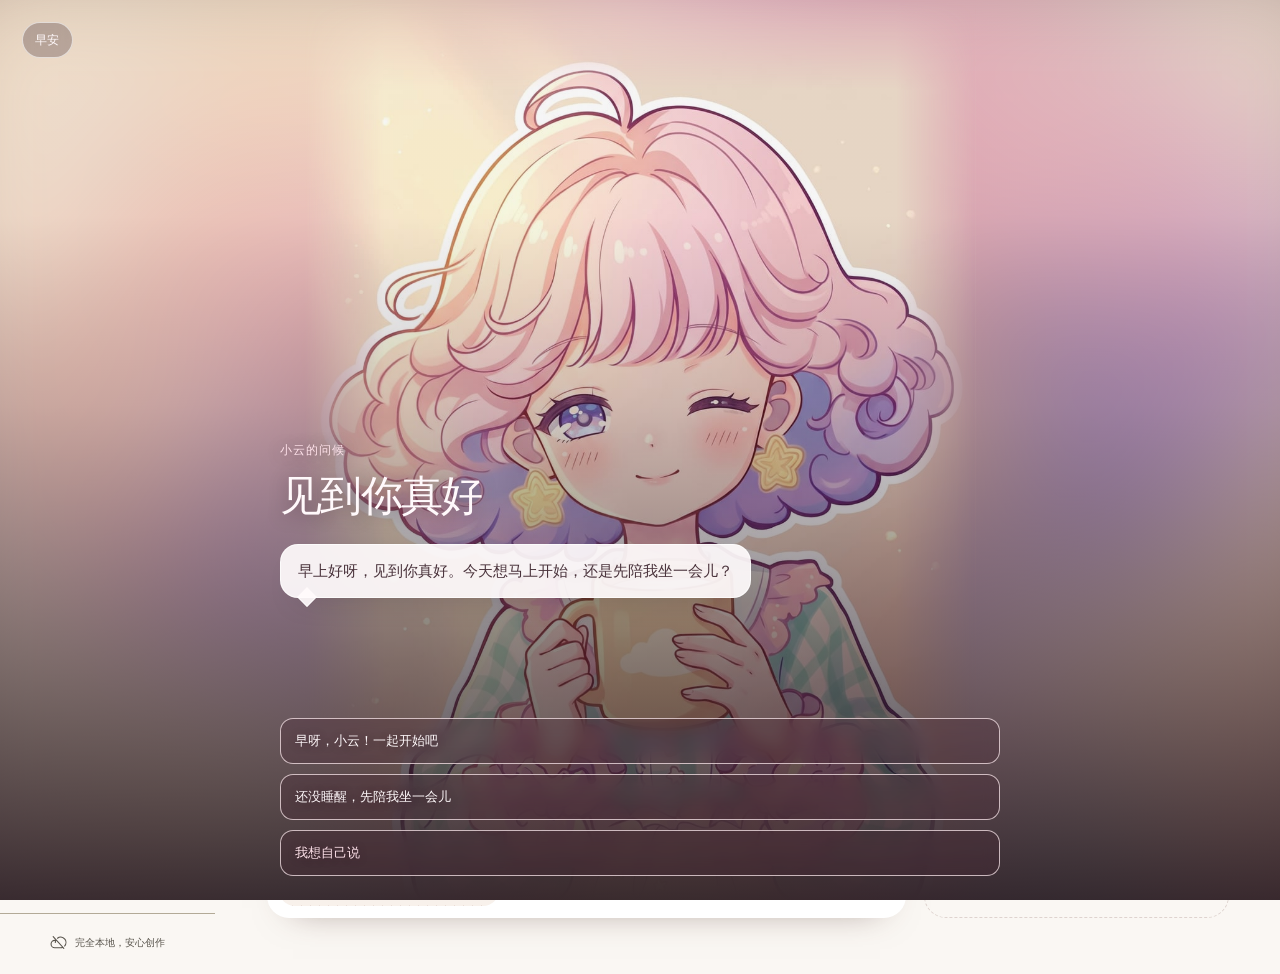
==== commit 29a9e0fe: "Xingzi store publish: w2.xinzi.work (53e67252-6eb0-4512-97ed-fe89731bbe32)" ====
--- a/app/index.html
+++ b/app/index.html
@@ -183,8 +183,8 @@
         document.head.appendChild(manifest);
       })();
     </script>
-    <script type="module" crossorigin src="./assets/index-C9bVo8Nr.js"></script>
-    <link rel="stylesheet" crossorigin href="./assets/index-cm6ptS0u.css">
+    <script type="module" crossorigin src="./assets/index-C3W16nnz.js"></script>
+    <link rel="stylesheet" crossorigin href="./assets/index-CtnnDb44.css">
   </head>
   <body>
     <div id="root"></div>
--- a/app/assets/index-CtnnDb44.css
+++ b/app/assets/index-CtnnDb44.css
@@ -0,0 +1 @@
+.privacy-gate{position:fixed;top:0;right:0;bottom:0;left:0;z-index:600;display:grid;place-items:center;overflow:auto;padding:max(18px,env(safe-area-inset-top)) 16px max(18px,env(safe-area-inset-bottom));background:radial-gradient(90% 60% at 50% 0%,rgba(255,255,255,.72),transparent 70%),radial-gradient(70% 50% at 92% 100%,rgba(201,123,132,.16),transparent 72%),var(--background, #f4f1ea);color:var(--text-primary, #1f1f1d);font-family:var(--font-sans, "Noto Sans SC", "PingFang SC", "Microsoft YaHei", sans-serif)}.privacy-gate:before{content:"";position:fixed;top:0;right:0;bottom:0;left:0;pointer-events:none;background-image:radial-gradient(circle,rgba(140,133,116,.24) 1px,transparent 1.2px);background-size:22px 22px;opacity:.4;mask-image:radial-gradient(70% 55% at 50% 40%,#000 0%,transparent 82%);-webkit-mask-image:radial-gradient(70% 55% at 50% 40%,#000 0%,transparent 82%)}.privacy-gate-card{position:relative;width:min(560px,100%);max-height:calc(100dvh - 36px);display:flex;flex-direction:column;border:1px solid var(--divider, #e2dccd);border-radius:22px;background:var(--surface-elevated, #ffffff);box-shadow:0 26px 70px -30px #2620186b,0 2px 6px #2620180f;overflow:hidden}.privacy-gate-head{padding:26px 26px 4px}.privacy-badge{display:inline-flex;align-items:center;gap:7px;padding:5px 11px;border:1px solid var(--divider, #e2dccd);border-radius:999px;color:var(--text-secondary, #57534b);font-size:12px;letter-spacing:.04em}.privacy-gate-head h1{margin:14px 0 8px;font-family:var(--font-serif, "Noto Serif SC", "Songti SC", serif);font-size:clamp(24px,5.4vw,30px);line-height:1.25;letter-spacing:-.01em}.privacy-lead{margin:0;color:var(--text-secondary, #57534b);font-size:14px;line-height:1.8}.privacy-gate-body{overflow-y:auto;padding:14px 26px 4px;-webkit-overflow-scrolling:touch}.privacy-points{display:flex;flex-direction:column;gap:12px;margin:0;padding:0;list-style:none}.privacy-points li{display:grid;grid-template-columns:84px 1fr;gap:10px;padding-bottom:12px;border-bottom:1px dashed var(--divider, #e2dccd)}.privacy-points li:last-child{border-bottom:0;padding-bottom:0}.privacy-points strong{font-size:13.5px;font-weight:700;color:var(--text-primary, #1f1f1d)}.privacy-points span{color:var(--text-secondary, #57534b);font-size:13px;line-height:1.75}.privacy-note{margin:16px 0 0;padding:12px 14px;border-radius:12px;background:var(--surface-soft, #efebe1);color:var(--text-secondary, #57534b);font-size:12.5px;line-height:1.75}.privacy-links{margin:14px 0 0;color:var(--text-secondary, #57534b);font-size:13px;line-height:1.9}.privacy-links button{padding:0 2px;border:0;background:none;color:var(--text-primary, #1f1f1d);font:inherit;font-weight:600;text-decoration:underline;text-decoration-color:#a63d338c;text-underline-offset:4px;cursor:pointer}.privacy-gate-foot{padding:14px 26px 20px;border-top:1px solid var(--divider, #e2dccd);background:var(--surface, #fbfaf6)}.privacy-actions{display:flex;gap:10px}.privacy-actions>button{flex:1;min-height:48px;display:inline-flex;align-items:center;justify-content:center;gap:7px;padding:0 16px;border-radius:999px;font:inherit;font-size:15px;font-weight:600;cursor:pointer}.privacy-primary{border:1px solid var(--accent, #26262a);background:var(--accent, #26262a);color:var(--text-on-accent, #fbfaf6)}.privacy-primary:hover{background:var(--accent-hover, #101012)}.privacy-secondary{border:1px solid var(--border, #b3aa97);background:transparent;color:var(--text-secondary, #57534b)}.privacy-secondary:hover{background:var(--surface-soft, #efebe1)}.privacy-actions>button:focus-visible{outline:3px solid var(--focus-ring, #26262a);outline-offset:3px}.privacy-meta{margin:10px 0 0;text-align:center;color:var(--text-disabled, #9a9488);font-size:11.5px}.privacy-gate-declined{text-align:center}.privacy-declined-card{position:relative;width:min(440px,100%);padding:34px 26px 26px;border:1px solid var(--divider, #e2dccd);border-radius:22px;background:var(--surface-elevated, #ffffff);box-shadow:var(--e2, 0 14px 34px -10px rgba(38, 32, 24, .22))}.privacy-declined-card h1{margin:14px 0 10px;font-family:var(--font-serif, "Noto Serif SC", "Songti SC", serif);font-size:24px}.privacy-declined-card p{margin:8px 0;color:var(--text-secondary, #57534b);font-size:13.5px;line-height:1.8}.privacy-declined-hint{color:var(--text-disabled, #9a9488)!important;font-size:12.5px!important}.privacy-declined-card .privacy-actions{margin-top:18px}.legal-viewer{position:fixed;top:0;right:0;bottom:0;left:0;z-index:700;display:flex;flex-direction:column;background:var(--surface, #fbfaf6)}.legal-viewer-bar{display:grid;grid-template-columns:1fr auto 1fr;align-items:center;gap:8px;min-height:calc(54px + env(safe-area-inset-top));padding:env(safe-area-inset-top) 12px 0;border-bottom:1px solid var(--divider, #e2dccd);background:var(--surface-elevated, #ffffff)}.legal-viewer-bar strong{font-size:15px;font-weight:600}.legal-back{justify-self:start;display:inline-flex;align-items:center;gap:4px;min-height:40px;padding:0 10px 0 4px;border:0;border-radius:999px;background:none;color:var(--text-primary, #1f1f1d);font:inherit;font-size:14px;cursor:pointer}.legal-back:hover{background:var(--surface-soft, #efebe1)}.legal-frame{flex:1;width:100%;border:0;background:var(--background, #f4f1ea)}@media(max-width:420px){.privacy-gate{padding-inline:10px}.privacy-gate-card{max-height:calc(100dvh - 20px);border-radius:18px}.privacy-gate-head{padding:20px 18px 2px}.privacy-gate-body{padding:10px 18px 2px}.privacy-gate-foot{padding:12px 18px 16px}.privacy-points li{grid-template-columns:72px 1fr}.privacy-actions>button{min-height:46px;font-size:14px}}@media(prefers-color-scheme:dark){.privacy-gate{background:radial-gradient(90% 60% at 50% 0%,rgba(232,179,189,.08),transparent 70%),radial-gradient(70% 50% at 92% 100%,rgba(201,123,132,.12),transparent 72%),#171214;color:#f4efea}.privacy-gate-card,.privacy-declined-card,.legal-viewer-bar{background:#211b1d;border-color:#3b3235}.privacy-gate-foot{background:#1b1618;border-color:#3b3235}.privacy-note{background:#2a2225}.privacy-primary{background:#e8b3bd;border-color:#e8b3bd;color:#241a1d}.privacy-primary:hover{background:#f2c4cc}.privacy-secondary{border-color:#5a4b50;color:#e6ddd7}.privacy-secondary:hover,.legal-back:hover{background:#2a2225}.privacy-declined-card h1,.privacy-gate-head h1,.privacy-points strong,.legal-viewer-bar strong{color:#f4efea}.privacy-points span,.privacy-lead,.privacy-links,.privacy-declined-card p{color:#cfc2bd}.privacy-links button{color:#f4efea}.legal-frame{background:#171214}}.diagram-import{--diagram-reserve: 130px;max-width:min(100%,760px)}.diagram-stage{display:flex;flex-direction:column;align-items:stretch;gap:14px;padding:20px;border:1px solid color-mix(in srgb,var(--border) 55%,transparent);border-radius:20px;background:var(--surface);transition:border-color var(--dur-3) var(--ease-out),background var(--dur-3) var(--ease-out),box-shadow var(--dur-3) var(--ease-out)}.diagram-stage[data-state=empty]{align-items:center;justify-content:center;gap:12px;min-height:clamp(300px,48vh,440px);padding:32px 24px;border-width:1.5px;border-style:dashed;text-align:center}.diagram-stage[data-dragging]{border-color:var(--accent);background:var(--accent-soft)}.diagram-stage[data-state=busy]{border-color:color-mix(in srgb,var(--accent) 45%,transparent);box-shadow:0 0 0 4px color-mix(in srgb,var(--accent) 9%,transparent)}.diagram-stage-icon{display:grid;place-items:center;width:64px;height:64px;border-radius:18px;background:var(--accent-soft);color:var(--accent)}.diagram-stage h2{font-size:20px}.diagram-stage[data-state=empty]>p{font-size:12.5px;line-height:1.7;color:var(--muted);margin:0}.diagram-stage[data-state=empty]>small{font-size:11px;line-height:1.6;color:var(--muted)}.diagram-stage-bar{display:flex;align-items:center;justify-content:space-between;gap:12px;text-align:left;padding:0 2px}.diagram-stage-file{display:grid;gap:3px;min-width:0}.diagram-stage-file strong{font-size:13px;font-weight:600;color:var(--text);overflow:hidden;text-overflow:ellipsis;white-space:nowrap}.diagram-stage-file small{font-size:11px;color:var(--muted);font-variant-numeric:tabular-nums}.diagram-frame-holder{display:flex;justify-content:center;width:100%}.diagram-frame{position:relative;overflow:hidden;border-radius:14px;background:var(--surface-soft);box-shadow:0 0 0 1.5px color-mix(in srgb,var(--accent) 55%,transparent),0 14px 30px -24px var(--material-shadow)}.diagram-gesture{position:absolute;top:0;right:0;bottom:0;left:0;touch-action:none;user-select:none;-webkit-user-select:none;-webkit-touch-callout:none;cursor:grab;overscroll-behavior:contain}.diagram-gesture:active{cursor:grabbing}.diagram-gesture img{position:absolute;max-width:none;pointer-events:none;object-fit:fill}.diagram-range-cross{position:absolute;top:0;right:0;bottom:0;left:0;pointer-events:none;background:linear-gradient(90deg,transparent calc(50% - .5px),#e8b3bd66 50%,transparent calc(50% + .5px)),linear-gradient(transparent calc(50% - .5px),#e8b3bd66 50%,transparent calc(50% + .5px))}.diagram-overlay{position:absolute;top:0;right:0;bottom:0;left:0;z-index:3;display:grid;place-items:center;padding:16px;border-radius:inherit;background:color-mix(in srgb,var(--surface) 82%,transparent);backdrop-filter:blur(3px);-webkit-backdrop-filter:blur(3px)}.diagram-stage-wait{display:grid;place-items:center;min-height:clamp(180px,34vh,300px);border-radius:14px;background:var(--surface-soft)}.diagram-progress{display:flex;flex-direction:column;align-items:center;gap:10px;width:100%;max-width:320px;text-align:center}.diagram-progress-readout{display:flex;flex-direction:column;align-items:center;gap:4px}.diagram-progress-readout strong{font-size:32px;line-height:1;font-weight:600;letter-spacing:-.01em;color:var(--text);font-variant-numeric:tabular-nums}.diagram-progress-readout strong em{font-style:normal;font-size:15px;color:var(--muted);margin-left:2px}.diagram-progress-readout span{font-size:12px;line-height:1.5;color:var(--muted)}.diagram-progress progress{width:100%;height:6px}.diagram-progress .btn{min-height:36px;padding:7px 16px}.diagram-stage-caption{font-size:11px;line-height:1.6;color:var(--muted);text-align:center;margin:0}.diagram-stage-body{display:flex;flex-direction:column;gap:12px;width:100%}.diagram-stage-side{display:flex;flex-direction:column;gap:10px;width:100%}.diagram-stage-actions{display:flex;align-items:center;justify-content:space-between;gap:12px;flex-wrap:wrap;width:100%}.diagram-zoom{display:flex;gap:8px;flex-wrap:wrap}.diagram-zoom .btn{min-height:36px;padding:8px 12px;font-size:11px}.diagram-stage-actions>.btn{min-height:44px;padding:0 20px;font-size:12px}.diagram-result{display:grid;gap:12px;text-align:left}.diagram-result h2{font-size:17px}.diagram-result p{font-size:12px;line-height:1.7;color:var(--muted);margin:0}.diagram-result canvas{display:block;margin:0 auto;max-width:100%;height:auto;max-height:min(46vh,440px);border-radius:8px;object-fit:contain;image-rendering:pixelated}.diagram-result .button-row{justify-content:flex-end;flex-wrap:wrap}.diagram-error{color:var(--danger, #ad472b);font-size:12px;line-height:1.6;margin:0;overflow-wrap:anywhere}.diagram-privacy{display:flex;align-items:center;gap:8px;font-size:12px;line-height:1.7;color:var(--muted);margin:18px 0 0}.diagram-privacy svg{flex-shrink:0;color:var(--success, #4b7d4f)}.transparent-fill{display:flex;align-items:center;justify-content:space-between;gap:16px;flex-wrap:wrap;padding:14px 16px;border:1px solid var(--accent);border-radius:14px;background:var(--surface);color:var(--text)}.transparent-fill strong{font-size:15px}.transparent-fill p{margin:6px 0 0;font-size:12px;line-height:1.6;color:var(--text-muted)}.transparent-fill .button-row{flex-wrap:wrap;margin:0;gap:8px}.diagram-review{padding:14px 0}.diagram-review summary{cursor:pointer}.diagram-review-list{max-height:260px;overflow:auto;display:grid;gap:6px;margin-top:10px}.diagram-review-list button{text-align:left;padding:8px 10px;border:1px solid var(--border);border-radius:8px;background:var(--surface);color:var(--text);cursor:pointer}.diagram-origin{font-size:12px;line-height:1.5;color:var(--text-muted)}@media(min-width:900px){.diagram-import{--diagram-reserve: 52px}.diagram-stage-body{flex-direction:row;align-items:flex-start;justify-content:center;gap:22px}.diagram-frame-holder{flex:1 1 auto;min-width:0}.diagram-stage-side{flex:none;width:190px;padding-top:6px;gap:12px}.diagram-stage-side .diagram-stage-caption{text-align:left}.diagram-stage-actions{flex-direction:column;align-items:stretch;gap:8px}.diagram-zoom{flex-direction:column;gap:8px}.diagram-zoom .btn,.diagram-stage-actions>.btn{width:100%}}@media(max-width:600px){.diagram-import{--diagram-reserve: 175px}.diagram-stage{padding:14px;border-radius:16px;gap:12px}.diagram-stage[data-state=empty]{min-height:300px;padding:26px 18px}.diagram-stage-actions{flex-wrap:nowrap;gap:8px}.diagram-stage-actions>.btn{flex:none;min-height:42px;padding:0 14px;font-size:12px}.diagram-zoom{flex:1 1 auto;flex-wrap:nowrap;min-width:0;gap:6px}.diagram-zoom .btn{flex:0 1 auto;min-height:38px;padding:0 8px;white-space:nowrap}.diagram-progress-readout strong{font-size:28px}.diagram-result .button-row{flex-direction:column-reverse;align-items:stretch}.diagram-result .button-row .btn{width:100%}.transparent-fill{padding:14px;gap:12px}.transparent-fill .button-row{width:100%}.transparent-fill .btn{flex:1;min-height:44px}}@media(max-width:360px){.diagram-stage-actions{flex-direction:column-reverse;align-items:stretch}.diagram-stage-actions>.btn,.diagram-zoom{width:100%}.diagram-zoom{justify-content:space-between}}.mk{display:flex;flex-direction:column;gap:14px;max-width:780px;margin:0 auto;padding:18px 16px 10px;min-height:calc(100dvh - var(--header))}.mk-top{display:flex;align-items:center;gap:12px;padding:2px 2px 0}.mk-icon{flex:0 0 auto;width:40px;height:40px;display:grid;place-items:center;border-radius:var(--r-full);border:1px solid var(--divider);background:var(--surface);color:var(--text-secondary);transition:background var(--dur-1) var(--ease-out)}.mk-icon:hover{background:var(--surface-soft);color:var(--text-primary)}.mk-heading{flex:1;min-width:0;display:flex;flex-direction:column;gap:1px}.mk-heading strong{font-family:var(--font-serif);font-size:18px;font-weight:600;line-height:1.35;white-space:nowrap;overflow:hidden;text-overflow:ellipsis}.mk-kicker{font-size:10.5px}.mk-stage{position:relative;flex:1;min-height:400px;border-radius:var(--r-lg);background:var(--surface);border:1px solid var(--divider);overflow:hidden;touch-action:none;-webkit-user-select:none;user-select:none;cursor:crosshair}.mk-canvas{position:absolute;top:0;right:0;bottom:0;left:0;display:block;width:100%;height:100%}.mk-zoom{position:absolute;z-index:3;top:12px;right:12px;display:flex;align-items:center;gap:2px;min-height:36px;padding:3px;border:1px solid var(--divider);border-radius:var(--r-md);background:color-mix(in srgb,var(--surface) 94%,transparent);box-shadow:var(--e1);color:var(--text-secondary);cursor:default;touch-action:manipulation}.mk-zoom button{display:grid;place-items:center;width:30px;height:30px;border:0;border-radius:var(--r-sm);background:transparent;color:inherit;cursor:pointer}.mk-zoom button:hover{background:var(--surface-soft);color:var(--text-primary)}.mk-zoom button:disabled{opacity:.35;cursor:default}.mk-zoom button:focus-visible{outline:2px solid var(--text-secondary);outline-offset:1px}.mk-zoom span{min-width:42px;text-align:center;font-family:var(--font-mono);font-size:11px;font-variant-numeric:tabular-nums}.mk-marker{position:absolute;pointer-events:none}.mk-peek{position:absolute;top:14px;right:14px;bottom:14px;left:14px;width:calc(100% - 28px);height:calc(100% - 28px);object-fit:contain;opacity:0;pointer-events:none;transition:opacity var(--dur-2) var(--ease-out);filter:saturate(.92)}.mk-peek.is-on{opacity:.94}.mk-peek-label{position:absolute;left:50%;bottom:14px;transform:translate(-50%);padding:6px 12px;border-radius:var(--r-full);background:var(--surface);border:1px solid var(--divider);font-size:11px;color:var(--text-secondary);pointer-events:none;animation:mk-fade var(--dur-2) var(--ease-out)}@keyframes mk-fade{0%{opacity:0;transform:translate(-50%,4px)}to{opacity:1;transform:translate(-50%)}}.mk-ritual{position:absolute;left:50%;bottom:22px;transform:translate(-50%);margin:0;font-family:var(--font-serif);font-size:14px;color:var(--text-secondary);pointer-events:none;animation:mk-fade .6s var(--ease-out) both}.mk-loading,.mk-empty{position:absolute;top:0;right:0;bottom:0;left:0;display:flex;flex-direction:column;align-items:center;justify-content:center;gap:10px;text-align:center;padding:24px;background:color-mix(in srgb,var(--surface) 88%,transparent);-webkit-backdrop-filter:blur(2px);backdrop-filter:blur(2px)}.mk-empty h2{margin:0;font-family:var(--font-serif);font-size:24px}.mk-empty p{margin:0;font-size:13px;color:var(--text-secondary)}.mk-foot{display:flex;flex-direction:column;gap:10px;padding-bottom:4px}.mk-color{display:flex;align-items:center;gap:14px;padding:12px 16px;border-radius:var(--r-md);background:var(--surface);border:1px solid var(--divider);box-shadow:var(--e1)}.mk-swatch{flex:0 0 auto;width:44px;height:44px;border-radius:var(--r-sm);box-shadow:inset 0 0 0 1px #0000001f}.mk-color-text{flex:1;min-width:0;display:flex;flex-direction:column;gap:1px}.mk-code{font-family:var(--font-mono);font-size:17px;font-weight:600;letter-spacing:.02em;color:var(--text-primary)}.mk-name{font-size:12.5px;color:var(--text-secondary);white-space:nowrap;overflow:hidden;text-overflow:ellipsis}.mk-left{text-align:right;display:flex;flex-direction:column;gap:1px}.mk-left b{font-family:var(--font-mono);font-size:24px;font-weight:600;line-height:1;color:var(--text-primary)}.mk-left small{font-size:11px;color:var(--text-disabled)}.mk-sub{display:grid;grid-template-columns:1fr 1fr;gap:10px}.mk-progress{display:flex;align-items:center;gap:10px;padding:2px 2px 0;font-size:11px;color:var(--text-disabled)}.mk-track{flex:1;height:2px;border-radius:2px;background:var(--divider);overflow:hidden}.mk-track i{display:block;height:100%;background:var(--text-primary);transition:width var(--dur-3) var(--ease-out)}.mk-legend{display:flex;align-items:center;justify-content:center;gap:14px;min-height:16px;color:var(--text-disabled);font-size:10.5px}.mk-legend span{display:inline-flex;align-items:center;gap:5px;white-space:nowrap}.mk-legend-mark{display:inline-block;width:10px;height:10px;border-radius:50%;box-sizing:border-box}.mk-legend-mark.is-pending{background:var(--text-primary);box-shadow:0 0 6px 2px color-mix(in srgb,var(--text-primary) 34%,transparent)}.mk-legend-mark.is-settled{background:transparent;border:3px solid color-mix(in srgb,var(--text-secondary) 26%,transparent)}.mk-legend-mark.is-target{border-radius:3px;border:1.5px solid var(--text-primary)}.mk-hint{display:flex;align-items:center;justify-content:center;gap:6px;margin:0;font-size:11px;color:var(--text-disabled)}.mk-note{position:fixed;z-index:60;left:calc(50% + var(--sidebar) / 2);bottom:30px;translate:-50% 0;display:inline-flex;align-items:center;gap:7px;padding:6px 12px 6px 10px;white-space:nowrap;border-radius:var(--r-full);border:1px solid color-mix(in srgb,var(--border) 26%,transparent);background:linear-gradient(168deg,#fdfbf4f7,#f3ecdcf7);box-shadow:0 1px #ffffffe6 inset,0 -1px #7a6c521a inset,0 10px 20px -14px #342a1a73,0 2px 5px -3px #342a1a29;font-size:12px;line-height:1.5;color:var(--text-primary);pointer-events:none;animation:mk-note-in .2s var(--ease-out) both}.mk-note-dot{flex:0 0 auto;width:9px;height:9px;border-radius:50%;box-shadow:inset 0 -1px 1px #0000003d,inset 0 1px 1px #ffffff80}.mk-note b{font-family:var(--font-mono);font-size:13px;font-weight:700;font-variant-numeric:tabular-nums}.mk-note.is-leaving{animation:mk-note-out .16s var(--ease-out) both}@keyframes mk-note-in{0%{opacity:0;transform:translateY(6px)}to{opacity:1;transform:translateY(0)}}@keyframes mk-note-out{0%{opacity:1;transform:translateY(0)}to{opacity:0;transform:translateY(4px)}}:root[data-theme=dark] .mk-note{border-color:color-mix(in srgb,var(--border) 34%,transparent);background:linear-gradient(168deg,#2b2d30f7,#1d1f22f7);box-shadow:0 1px #ffffff14 inset,0 -1px #0000008c inset,0 10px 20px -14px #000000b3,0 2px 5px -3px #00000073}@media(max-width:760px){.mk-note{left:50%;bottom:calc(84px + env(safe-area-inset-bottom,0px))}}@media(prefers-reduced-motion:reduce){.mk-note.is-leaving{opacity:0}}@media(max-width:760px){.mk{padding:12px 12px 88px;min-height:calc(100dvh - var(--header));gap:12px}.mk-stage{min-height:46dvh}.mk-color{padding:10px 14px}.mk-swatch{width:38px;height:38px}.mk-hint{display:none}}:root{font-family:PingFang SC,Microsoft YaHei,-apple-system,BlinkMacSystemFont,Segoe UI,sans-serif;color:var(--text-primary);background:var(--background);font-synthesis:none;color-scheme:light;text-rendering:optimizeLegibility;-webkit-font-smoothing:antialiased;--background: #f5f6f8;--surface: #ffffff;--surface-elevated: #ffffff;--surface-soft: #f9fafb;--overlay: rgba(255, 255, 255, .96);--border: #75818d;--divider: #eceef1;--text-primary: #29323b;--text-secondary: #68737f;--text-disabled: #9aa4af;--accent: #ad4938;--accent-hover: #983e30;--accent-soft: #fcf0ec;--success: #3d754f;--warning: #8c5c17;--danger: #b14e42;--shadow: 0 12px 35px rgba(36, 44, 59, .12);--scrim: rgba(18, 24, 32, .48);--canvas-bg: #f7f8fa;--grid-line: rgba(93, 105, 118, .2);--grid-line-major: rgba(93, 105, 118, .3);--grid-margin: rgba(173, 73, 56, .07);--cell-empty: #f7f8fa;--cell-selected: rgba(65, 141, 175, .28);--cell-done: rgba(246, 248, 250, .78);--cell-next: rgba(199, 96, 76, .2);--highlight: rgba(199, 96, 76, .2);--text-on-accent: #ffffff;--bead-highlight: rgba(255, 255, 255, .4);--bead-shadow: rgba(20, 28, 36, .08);--focus-ring: var(--accent);--scrim-border: rgba(255, 255, 255, .6);--skeleton: #e9edf1;--checker-a: #e6e9ed;--checker-b: #f7f8fa;--success-soft: #eaf0ec;--success-solid: #42674c;--text-on-success: #ffffff;--danger-soft: #fcf0ee;--selection-stroke: #246e8a;--selection-draft: rgba(65, 141, 175, .16);--cell-muted: rgba(246, 248, 250, .88);--data-label-light: #ffffff;--data-label-dark: #101418;--material-shadow: rgba(0, 0, 0, .12);--illustration-1: #dcaca2;--illustration-2: #d3a7a2;--illustration-3: #b48e95;--illustration-4: #729ca1;--illustration-5: #85aaa9;--illustration-6: #98b8b6;--bg: var(--background);--canvas: var(--canvas-bg);--text: var(--text-primary);--muted: var(--text-secondary);--subtle: var(--text-secondary);--line: var(--border);--sidebar: 216px;--header: 70px;--radius: 14px}:root[data-theme=dark]{color-scheme:dark;--background: #171315;--surface: #211b1e;--surface-elevated: #2a2225;--surface-soft: #241d20;--overlay: rgba(33, 27, 30, .97);--border: #5e4d51;--divider: #34292d;--text-primary: #f3eae7;--text-secondary: #b9a9a6;--text-disabled: #8a7a76;--accent: #e8b3bd;--accent-hover: #f2c4cc;--accent-soft: #39292e;--success: #a7c9ae;--warning: #e3bd82;--danger: #e79086;--shadow: 0 16px 40px rgba(0, 0, 0, .55);--scrim: rgba(12, 8, 10, .66);--canvas-bg: #1b1619;--grid-line: rgba(214, 180, 184, .16);--grid-line-major: rgba(214, 180, 184, .26);--grid-margin: rgba(232, 179, 189, .06);--cell-empty: #1b1619;--cell-selected: rgba(224, 178, 124, .26);--cell-done: rgba(23, 19, 21, .62);--cell-next: rgba(224, 138, 128, .22);--highlight: rgba(224, 138, 128, .22);--text-on-accent: #2b1a1f;--bead-highlight: rgba(255, 255, 255, .2);--bead-shadow: rgba(0, 0, 0, .45);--focus-ring: #f0c0c8;--scrim-border: rgba(255, 255, 255, .16);--skeleton: #2c2327;--checker-a: #2b2226;--checker-b: #1b1619;--bg: var(--background);--canvas: var(--canvas-bg);--text: var(--text-primary);--muted: var(--text-secondary);--subtle: var(--text-secondary);--line: var(--border);--success-soft: #26332b;--success-solid: #a7c9ae;--text-on-success: #1b221c;--danger-soft: #3b2728;--selection-stroke: #e0b27c;--selection-draft: rgba(224, 178, 124, .16);--cell-muted: rgba(23, 19, 21, .82);--data-label-light: #ffffff;--data-label-dark: #141011;--material-shadow: rgba(0, 0, 0, .45);--illustration-1: #b08a84;--illustration-2: #a17f7a;--illustration-3: #9a7b84;--illustration-4: #7d6a79;--illustration-5: #8d757c;--illustration-6: #a98b90}*{box-sizing:border-box}body{margin:0;min-width:320px;color:var(--text-primary);background:var(--background)}#root{min-height:100dvh;background:var(--background)}button,input,select,textarea{font:inherit}button{cursor:pointer}button,a,input,select,textarea{-webkit-tap-highlight-color:transparent}button{color:inherit}button:disabled{cursor:not-allowed;opacity:.42}button:focus-visible,input:focus-visible,select:focus-visible,textarea:focus-visible,a:focus-visible{outline:3px solid var(--focus-ring);outline-offset:3px}button{transition:background .17s,color .17s,transform .17s}button:active:not(:disabled){transform:translateY(1px)}button svg{flex-shrink:0}h1,h2,h3,h4,p{margin:0}h1{font-size:27px;font-weight:650;letter-spacing:-.7px;line-height:1.4}h2{font-size:19px;font-weight:650}h3{font-size:14px;font-weight:650}h4{font-size:14px}p{font-size:13px;line-height:1.85;color:var(--muted)}small{font-size:11px}strong,b{font-weight:600}input:not([type=range],[type=checkbox],[type=radio],[type=color]),select,textarea{width:100%;min-height:42px;padding:10px 12px;border:1px solid var(--line);border-radius:8px;background:var(--surface);color:var(--text);font-size:12px;outline-offset:2px}input::placeholder,textarea::placeholder{color:var(--muted)}input[type=checkbox],input[type=radio]{accent-color:var(--accent)}select option,select optgroup{color:var(--text-primary);background:var(--surface-elevated)}input[type=range]::-webkit-slider-runnable-track{height:4px;border-radius:999px;background:var(--divider)}input[type=range]::-webkit-slider-thumb{width:16px;height:16px;margin-top:-6px;border:2px solid var(--surface-elevated);border-radius:50%;background:var(--accent);box-shadow:0 1px 4px var(--bead-shadow);-webkit-appearance:none;-moz-appearance:none;appearance:none}input[type=range]::-moz-range-track{height:4px;border-radius:999px;background:var(--divider)}input[type=range]::-moz-range-thumb{width:12px;height:12px;border:2px solid var(--surface-elevated);border-radius:50%;background:var(--accent)}*{scrollbar-color:var(--text-disabled) var(--surface-soft);scrollbar-width:thin}*::-webkit-scrollbar{width:10px;height:10px}*::-webkit-scrollbar-track{background:var(--surface-soft)}*::-webkit-scrollbar-thumb{border:3px solid var(--surface-soft);border-radius:999px;background:var(--text-disabled)}select{cursor:pointer}input[type=range]{-webkit-appearance:none;-moz-appearance:none;appearance:none;background:transparent;accent-color:var(--accent);width:100%;height:4px;cursor:pointer;margin:14px 0 0}progress{-webkit-appearance:none;-moz-appearance:none;appearance:none;width:100%;height:5px;border:0;overflow:hidden;border-radius:8px;background:var(--line)}progress::-webkit-progress-bar{background:var(--line);border-radius:8px}progress::-webkit-progress-value{background:var(--accent);border-radius:8px}progress::-moz-progress-bar{background:var(--accent)}.app-shell{display:flex;min-height:100dvh}.sidebar{position:fixed;inset:0 auto 0 0;width:var(--sidebar);background:var(--surface);border-right:1px solid var(--line);padding:30px 20px 0;display:flex;flex-direction:column;z-index:25}.brand{display:flex;align-items:center;gap:12px;border:0;background:none;text-align:left;padding:0 10px}.brand-symbol{display:grid;grid-template-columns:repeat(2,11px);grid-template-rows:repeat(2,11px);gap:4px;transform:rotate(-7deg)}.brand-symbol i{display:block;background:var(--accent);border-radius:3px;position:relative}.brand-symbol i:after{content:"";position:absolute;width:3px;height:3px;border-radius:50%;background:var(--surface);top:4px;left:4px}.brand strong{font-size:20px;letter-spacing:1px;display:block;line-height:1.25;white-space:nowrap}.brand small{font-size:10px;letter-spacing:1px;color:var(--muted)}.sidebar-new{border:1px solid var(--brand-line);background:var(--brand-soft);color:var(--brand-ink);border-radius:9px;min-height:43px;display:flex;align-items:center;justify-content:center;gap:9px;font-size:12px;font-weight:600;margin:30px 0 28px}.sidebar-new:hover{background:var(--line)}.sidebar-label{font-size:10px;color:var(--muted);padding:0 14px;margin-bottom:12px}.sidebar nav{display:flex;flex-direction:column;gap:6px}.sidebar nav button{display:flex;align-items:center;gap:13px;background:none;border:0;padding:13px 14px;font-size:12px;color:var(--text-secondary);border-radius:8px;text-align:left;white-space:nowrap;position:relative;min-height:44px}.sidebar nav button:hover{background:var(--surface-soft)}.sidebar nav button.active{background:var(--brand-soft);color:var(--brand-ink);font-weight:600}.sidebar nav button.active i{width:5px;height:5px;border-radius:50%;background:var(--brand);margin-left:auto}.sidebar-bottom{margin-top:auto;padding-top:35px}.sidebar-tip{background:var(--surface-soft);border:1px solid var(--line);padding:18px 15px;border-radius:10px;margin-bottom:22px}.sidebar-tip svg{color:var(--brand);margin-bottom:12px}.sidebar-tip strong{display:block;font-size:12px;margin-bottom:7px}.sidebar-tip p{font-size:11px;line-height:1.85}.sidebar-help{display:flex;align-items:center;gap:11px;background:none;border:0;width:100%;padding:12px;color:var(--text-secondary);font-size:12px}.sidebar-help svg:last-child{margin-left:auto}.sidebar-local{margin:18px -20px 0;border-top:1px solid var(--line);height:57px;display:flex;align-items:center;justify-content:center;gap:8px;font-size:10px;color:var(--muted)}.app-content{margin-left:var(--sidebar);width:calc(100% - var(--sidebar));min-width:0}.topbar{height:var(--header);background:var(--surface);border-bottom:1px solid var(--line);display:flex;align-items:center;justify-content:space-between;padding:0 34px;position:relative;z-index:15}.topbar-location{font-size:12px;font-weight:500;display:flex;align-items:center;gap:12px}.topbar-location>span{font-size:9px;font-weight:400;color:var(--muted);border:1px solid var(--line);border-radius:4px;padding:2px 4px}.topbar-actions{display:flex;align-items:center;gap:12px}.save-indicator,.offline-indicator{display:flex;align-items:center;gap:6px;font-size:10px;color:var(--muted)}.save-indicator svg{color:var(--success)}.save-indicator.error{color:var(--accent)}.topbar-divider{width:1px;height:17px;background:var(--line);margin:0 4px}.user-avatar{display:grid;place-items:center;width:29px;height:29px;border-radius:50%;background:var(--accent-soft);color:var(--accent);font-size:11px;margin-left:7px}.brand-symbol-img{width:36px;height:36px;border-radius:10px;flex:none}@media(max-width:760px){.brand-symbol-img{width:29px;height:29px}}.mobile-brand,.mobile-nav{display:none}.page-content{animation:page-enter .2s ease-out}.loading-screen{padding:100px;text-align:center;color:var(--muted)}.btn{min-height:39px;padding:10px 15px;display:inline-flex;align-items:center;justify-content:center;gap:8px;border:1px solid var(--line);border-radius:8px;background:var(--surface);font-size:11px;font-weight:500;line-height:1.3;white-space:nowrap}.btn:not(.btn--ink):not(.btn--key):not(.btn--press):not(.btn--stamp):hover:not(:disabled){background:var(--surface-soft)}.btn.primary{background:var(--accent);border-color:var(--accent);color:var(--text-on-accent)}.btn.primary:hover:not(:disabled){background:var(--accent-hover)}.btn.quiet{border-color:transparent;background:none;color:var(--muted)}.btn.danger{background:color-mix(in srgb,var(--danger) 14%,var(--surface));color:var(--danger);border-color:color-mix(in srgb,var(--danger) 30%,var(--surface))}.btn.full{width:100%}.btn small{margin-left:auto;color:var(--muted)}.icon-button{width:33px;height:33px;display:inline-flex;align-items:center;justify-content:center;border:0;border-radius:6px;background:none;color:var(--text-secondary);padding:0}.icon-button:hover:not(:disabled){background:var(--surface-soft);color:var(--text)}.icon-button.active{background:var(--accent-soft);color:var(--accent)}.text-button{display:inline-flex;align-items:center;gap:7px;border:0;background:none;color:var(--muted);padding:4px 0;font-size:10px}.text-button:hover{color:var(--accent)}.button-row{display:flex;align-items:center;gap:10px}.button-row.spread{justify-content:space-between}.panel{background:var(--surface);border:1px solid var(--line);border-radius:var(--radius);box-shadow:var(--shadow)}.standard-page{padding:32px 34px 46px;max-width:1600px;margin:0 auto}.page-heading{display:flex;align-items:center;justify-content:space-between;gap:20px;margin-bottom:26px}.page-heading h1{margin-bottom:7px}.page-heading p{font-size:12px}.breadcrumb{font-size:10px;color:var(--muted);margin-bottom:13px;display:flex;gap:10px}.breadcrumb span{color:var(--text-secondary)}.section-heading{display:flex;align-items:center;justify-content:space-between;gap:14px;margin-bottom:16px}.section-heading h3{display:flex;align-items:center;gap:8px}.section-heading h3>span{font-size:10px;color:var(--muted);background:var(--surface-soft);padding:2px 6px;border-radius:4px}.section-heading svg{color:var(--muted)}.small-badge{font-size:9px;color:var(--muted);border:1px solid var(--line);border-radius:4px;padding:3px 6px;white-space:nowrap}.busy{display:inline-flex;align-items:center;gap:7px;color:var(--accent);font-size:11px}.spin{animation:spin 1.1s linear infinite}.empty-state{padding:50px 18px;color:var(--muted);text-align:center;font-size:13px}.field-hint{font-size:10px;line-height:1.8;margin-top:10px}.info-callout{font-size:11px;line-height:1.8;background:var(--accent-soft);color:var(--accent);border-radius:8px;padding:12px 15px;margin-bottom:20px}.success-text{display:flex;align-items:center;gap:5px;color:var(--success);font-size:10px}.danger-text{color:var(--accent)!important}.editor-layout{display:grid;grid-template-columns:minmax(0,1fr) 266px;min-height:calc(100dvh - var(--header))}.editor-main{padding:29px 28px 20px;min-width:0}.editor-main .page-heading{margin-bottom:24px}.editor-main .page-heading h1{font-size:25px}.editor-main .page-heading>.btn{margin-top:21px}.canvas-panel{border:1px solid var(--line);background:var(--surface);border-radius:12px;overflow:hidden;box-shadow:var(--shadow)}.canvas-header{display:flex;align-items:center;justify-content:space-between;gap:10px;padding:16px 18px;border-bottom:1px solid var(--line);min-height:57px;font-size:12px}.canvas-header>div{display:flex;align-items:center;gap:9px;min-width:0}.project-dot{width:6px;height:6px;background:var(--success);border-radius:50%;flex-shrink:0}.project-name{border:0!important;background:none!important;min-height:20px!important;padding:0!important;width:155px!important;font-size:11px!important;font-weight:600;max-width:30vw}.canvas-status{font-size:10px;color:var(--muted);display:flex;align-items:center;gap:5px;white-space:nowrap}.status-dot{display:inline-block;width:5px;height:5px;background:var(--success);border-radius:50%;margin-right:5px;flex-shrink:0}.view-tabs{display:flex;align-items:center;border-bottom:1px solid var(--line);padding:0 18px;gap:22px;height:45px}.view-tabs>button{font-size:11px;align-self:stretch;padding:0;border:0;background:none;color:var(--muted);position:relative;white-space:nowrap}.view-tabs>button.selected{color:var(--accent);font-weight:600}.view-tabs>button.selected:after{content:"";height:2px;background:var(--accent);position:absolute;left:0;right:0;bottom:0}.view-caption{font-size:9px;color:var(--subtle);margin-left:auto}.board-toolrow{display:flex;align-items:center;justify-content:space-between;padding:8px 17px;background:var(--surface);border-bottom:1px solid var(--line)}.tool-group{display:flex;align-items:center;gap:5px}.tool-separator{height:15px;width:1px;background:var(--line);margin:0 7px}.board-wrap{position:relative;overflow:hidden;height:clamp(350px,43vw,548px);width:100%;touch-action:none;background:var(--canvas);-webkit-user-select:none;user-select:none}.board-canvas{display:block;position:absolute;top:0;right:0;bottom:0;left:0;width:100%;height:100%}.next-pulse{position:absolute;pointer-events:none;border:2px dashed var(--accent);animation:next-pulse 1.6s var(--ease-out) infinite}.canvas-zoom{position:absolute;right:16px;bottom:14px;background:var(--surface-elevated);border:1px solid var(--line);border-radius:7px;display:flex;align-items:center;padding:2px 5px;box-shadow:0 2px 12px var(--material-shadow);height:31px}.canvas-zoom button{background:none;border:0;width:25px;height:25px;color:var(--muted);display:grid;place-items:center}.canvas-zoom span:not(.tool-separator){font-size:9px;min-width:37px;text-align:center;color:var(--muted);font-variant-numeric:tabular-nums}.canvas-zoom .tool-separator{margin:0 3px}.board-hint{font-size:9px;text-align:center;color:var(--subtle);padding:7px;background:var(--canvas)}.canvas-footer{font-size:9px;min-height:37px;padding:10px 17px;border-top:1px solid var(--line);display:flex;align-items:center;justify-content:space-between;gap:10px;color:var(--muted)}.canvas-footer>span{display:flex;align-items:center;gap:4px}.footer-divider{margin:0 8px;color:var(--subtle)}.palette-strip{margin-top:24px}.palette-strip .section-heading{margin-bottom:15px}.palette-strip h3{font-size:12px}.used-colors-row{display:flex;align-items:flex-start;gap:9px}.used-colors{display:flex;flex:1 1 auto;min-width:0;gap:9px;overflow-x:auto;padding-bottom:8px;scrollbar-width:thin}.used-color{position:relative;border:1px solid transparent;padding:6px 8px 5px;min-width:55px;background:var(--surface);border-radius:8px;display:flex;flex-direction:column;align-items:center;gap:5px}.used-color-main{display:flex;flex-direction:column;align-items:center;gap:5px;width:100%;padding:0;border:0;background:none;color:inherit;cursor:pointer}.used-color-remove{position:absolute;top:0;right:0;display:grid;place-items:center;width:16px;height:16px;padding:0;border:1px solid var(--line);border-radius:50%;background:var(--surface);color:var(--muted);font-size:10px;line-height:1;opacity:0;pointer-events:none}.used-color:hover .used-color-remove,.used-color:focus-within .used-color-remove,.used-color.selected .used-color-remove{opacity:1;pointer-events:auto}.used-color-remove:hover{border-color:var(--danger);color:var(--danger)}@media(hover:none){.used-color-remove{opacity:1;pointer-events:auto}}.used-color.selected{border-color:var(--accent);background:var(--accent-soft)}.used-color strong{font-size:9px;font-weight:500}.used-color small{font-size:8px;color:var(--muted)}.used-color-add{flex:none;padding:6px 8px 5px;min-width:55px;display:flex;flex-direction:column;align-items:center;gap:5px;border:1px dashed var(--line);border-radius:8px;background:transparent;color:var(--muted);transition:border-color .16s var(--ease-out),background .16s var(--ease-out),color .16s var(--ease-out)}.used-color-add:hover,.used-color-add.active{border-color:var(--accent);background:var(--accent-soft);color:var(--accent)}.used-color-add-plus{display:grid;place-items:center;width:28px;height:28px;border-radius:7px;background:var(--surface-soft)}.used-color-add strong{font-size:9px;font-weight:500}.used-color-add small{font-size:8px;color:var(--muted)}.used-color-add:hover small,.used-color-add.active small{color:var(--accent)}.color-picker{margin-top:12px;padding:12px;border:1px solid var(--line);border-radius:10px;background:var(--surface);animation:color-picker-in .18s var(--ease-out)}.color-picker-head{display:flex;align-items:center;gap:10px}.color-picker-head input{flex:1 1 auto;min-width:0;min-height:34px;padding:6px 9px;border:1px solid var(--line);border-radius:7px;background:var(--surface);color:var(--text);font-size:11px}.color-picker-head input:focus{border-color:var(--accent);outline:none}.color-picker-count{flex:none;color:var(--muted);font-size:9px;font-variant-numeric:tabular-nums}.color-picker-head .text-button{flex:none;white-space:nowrap}.color-picker-grid{display:grid;grid-template-columns:repeat(auto-fill,minmax(42px,1fr));gap:6px;max-height:190px;margin-top:10px;padding-right:2px;overflow-y:auto;scrollbar-width:thin}.color-picker-swatch{position:relative;display:flex;flex-direction:column;align-items:center;gap:3px;padding:4px 2px;border:1px solid transparent;border-radius:8px;background:none;color:var(--muted)}.color-picker-swatch span{width:24px;height:24px;border-radius:6px;box-shadow:inset 0 1px 2px var(--bead-highlight),inset 0 -2px 2px var(--bead-shadow)}.color-picker-swatch small{font-size:8px;font-weight:500;line-height:1.2}.color-picker-swatch:hover{background:var(--surface-soft)}.color-picker-swatch.is-picked{border-color:var(--accent);background:var(--accent-soft);color:var(--accent)}.color-picker-swatch.is-picked:after{position:absolute;content:"";top:2px;right:3px;width:5px;height:5px;border-radius:50%;background:var(--accent)}.color-picker-empty{margin:10px 0 0;color:var(--muted);font-size:10px}.color-picker-hint{margin:10px 0 0;color:var(--muted);font-size:9px;line-height:1.6}@keyframes color-picker-in{0%{opacity:0;transform:translateY(-4px)}}.bead-swatch{width:28px;height:28px;border-radius:7px;display:block;position:relative;box-shadow:inset 0 1px 2px var(--bead-highlight),inset 0 -2px 2px var(--bead-shadow)}.bead-swatch:after,.large-bead:after{content:"";position:absolute;top:36%;right:36%;bottom:36%;left:36%;border-radius:50%;background:var(--bead-highlight);box-shadow:inset 1px 1px 3px var(--material-shadow)}.local-note{display:flex;align-items:center;gap:7px;font-size:9px;color:var(--muted);margin-top:17px}.local-note>span{margin-left:auto;font-size:8px}.controls-panel{background:var(--surface);border-left:1px solid var(--line);padding:24px 21px 20px}.controls-title{display:flex;align-items:center;gap:8px;margin-bottom:2px}.controls-title>svg{color:var(--text-secondary)}.controls-title h2{font-size:13px}.controls-title .text-button{margin-left:auto;font-size:9px}.control-section{padding:21px 0;border-bottom:1px solid var(--line)}.control-section>.section-heading{margin-bottom:13px}.control-section h3{font-size:11px}.control-section>.btn+.btn{margin-top:7px}.segmented{display:flex;background:var(--surface-soft);border:1px solid var(--line);border-radius:7px;padding:3px;gap:3px}.segmented button{flex:1;border:1px solid transparent;background:none;min-height:32px;padding:6px;font-size:11px;color:var(--muted);border-radius:5px;white-space:nowrap}.segmented button.selected{background:var(--surface);border-color:var(--line);color:var(--accent);box-shadow:0 1px 3px var(--material-shadow);font-weight:600}.segmented.size-options{display:grid;grid-template-columns:repeat(3,minmax(0,1fr))}.segmented.size-options button{min-width:0;padding:6px 4px;font-size:10px}.add-palette-link{border:0;background:none;font-size:10px;color:var(--accent);padding:12px 0 0}.range-field{display:block;margin-top:22px}.range-field:first-child{margin-top:0}.range-field>span{display:flex;align-items:center;justify-content:space-between;font-size:10px;color:var(--text-secondary)}.range-field output{font-size:10px;color:var(--text);font-variant-numeric:tabular-nums}.toggle-field{display:flex;align-items:center;gap:10px;position:relative;min-height:42px;margin:0 0 14px;cursor:pointer}.toggle-field>span:first-child{font-size:10px;color:var(--text);flex:1}.toggle-field small{display:block;font-size:9px;color:var(--muted);margin-top:5px}.toggle-field input{position:absolute;right:0;opacity:0;width:31px;height:22px;margin:0}.toggle-track{width:29px;height:16px;border-radius:16px;background:var(--line);position:relative;flex-shrink:0;transition:background .2s}.toggle-track:after{content:"";position:absolute;width:12px;height:12px;background:var(--text-primary);border-radius:50%;left:2px;top:2px;box-shadow:0 1px 2px var(--material-shadow);transition:transform .2s}.toggle-field input:checked+.toggle-track{background:var(--accent)}.toggle-field input:checked+.toggle-track:after{transform:translate(13px)}.toggle-field input:focus-visible+.toggle-track{outline:3px solid var(--focus-ring);outline-offset:3px}.select-label{font-size:10px;color:var(--muted);display:block;margin-top:20px}.select-label select{margin-top:9px}.controls-bottom{padding-top:20px}.controls-bottom .btn{font-size:10px}.controls-bottom .btn+.btn{margin-top:6px}.import-kind{display:flex;gap:8px;margin:0 0 24px;flex-wrap:wrap}.import-kind button{padding:10px 18px;border:1px solid var(--border);border-radius:12px;background:var(--surface);color:var(--text);cursor:pointer}.import-kind button[aria-selected=true]{border-color:var(--accent);box-shadow:inset 0 0 0 1px var(--accent)}.import-layout{display:grid;grid-template-columns:minmax(0,1fr) 310px;gap:26px;align-items:start}.upload-area{border:1.5px dashed color-mix(in srgb,var(--border) 66%,transparent);border-radius:20px;min-height:490px;background:var(--surface);display:flex;flex-direction:column;align-items:center;justify-content:center;text-align:center;overflow:hidden;transition:border-color var(--dur-3) var(--ease-out),box-shadow var(--dur-3) var(--ease-out)}:root[data-theme=dark] .upload-area:not(.dragging){border-color:color-mix(in srgb,var(--border) 42%,transparent)}.upload-area.dragging{border-color:var(--accent);background:var(--accent-soft)}.upload-area.has-image{min-height:unset;aspect-ratio:1}.upload-area:has(.crop-preview[data-active]){border-color:color-mix(in srgb,var(--accent) 65%,transparent);box-shadow:0 0 0 5px color-mix(in srgb,var(--accent) 11%,transparent)}.upload-illustration{display:grid;place-items:center;width:96px;height:96px;border-radius:25px;background:var(--accent-soft);color:var(--accent);margin-bottom:25px}.upload-area h2{font-size:21px;margin-bottom:12px}.upload-area p{font-size:12px;margin-bottom:26px}.crop-preview{width:100%;aspect-ratio:1;position:relative;overflow:hidden;background:var(--surface-soft);touch-action:none;user-select:none;-webkit-user-select:none;-webkit-touch-callout:none;cursor:grab}.crop-preview[data-active]{cursor:grabbing}.crop-preview img{display:block;-webkit-user-drag:none}.crop-guide{position:absolute;top:0;right:0;bottom:0;left:0;pointer-events:none;opacity:.33;transition:opacity var(--dur-3) var(--ease-out);background:linear-gradient(90deg,transparent 33%,var(--bead-highlight) 33%,var(--bead-highlight) 33.2%,transparent 33.2%,transparent 66%,var(--bead-highlight) 66%,var(--bead-highlight) 66.2%,transparent 66.2%),linear-gradient(0deg,transparent 33%,var(--bead-highlight) 33%,var(--bead-highlight) 33.2%,transparent 33.2%,transparent 66%,var(--bead-highlight) 66%,var(--bead-highlight) 66.2%,transparent 66.2%)}.crop-preview[data-active] .crop-guide{opacity:.8}.crop-hint{position:absolute;top:14px;left:50%;transform:translate(-50%);z-index:2;display:flex;align-items:center;gap:7px;padding:8px 13px;border-radius:999px;border:1px solid color-mix(in srgb,var(--border) 42%,transparent);background:color-mix(in srgb,var(--surface-elevated) 82%,transparent);backdrop-filter:blur(10px);-webkit-backdrop-filter:blur(10px);color:var(--text-secondary);font-size:11px;line-height:1.4;white-space:nowrap;pointer-events:none;opacity:1;transition:opacity var(--dur-3) var(--ease-out)}.crop-hint-hidden{opacity:0}.crop-hint svg{color:var(--accent)}.import-options{padding:0 23px 24px}.import-options .control-section{padding:21px 0}.import-options>.btn{margin-top:22px}.import-imagebar{display:flex;align-items:center;justify-content:space-between;font-size:12px;padding:12px 0}.import-imagebar small{color:var(--muted);margin-left:8px}.import-privacy{padding:24px;display:flex;align-items:center;gap:16px}.import-privacy>svg{color:var(--success)}.import-privacy strong{font-size:12px}.import-privacy p{font-size:11px;margin-top:4px}.form-field{display:block;font-size:11px;margin-bottom:17px}.form-field>input{margin-top:8px}.form-field+.segmented{margin-bottom:18px}.palette-layout{display:grid;grid-template-columns:265px minmax(0,1fr);gap:24px;align-items:start}.palette-sidebar{padding:21px 15px}.palette-sidebar>h3{display:flex;align-items:center;justify-content:space-between;gap:10px;margin:0 8px 19px;font-size:12px}.palette-sidebar>h3>span{float:none;color:var(--muted)}.palette-list-item{display:flex;align-items:center;gap:10px;width:100%;padding:12px 9px;background:none;border:1px solid transparent;border-radius:9px;text-align:left}.palette-list-item.selected{background:var(--accent-soft);border-color:var(--highlight)}.mini-palette{display:grid;grid-template-columns:repeat(2,13px);gap:2px}.mini-palette i{width:13px;height:13px;border-radius:3px}.palette-list-item strong{font-size:11px;display:block;max-width:155px;overflow:hidden;text-overflow:ellipsis;white-space:nowrap}.palette-list-item small{display:block;color:var(--muted);font-size:9px;margin-top:5px}.palette-list-item>svg{margin-left:auto;color:var(--accent)}.palette-import-box{margin-top:21px;border-top:1px solid var(--line);padding:24px 8px 2px}.palette-import-box>svg{color:var(--accent);margin-bottom:12px}.palette-import-box h4{font-size:12px;margin-bottom:7px}.palette-import-box p{font-size:10px;margin-bottom:19px}.palette-import-box>.btn{margin-top:14px}.palette-import-box>.btn.quiet{margin-top:4px}.palette-import-box>.text-button{display:flex;margin:auto;font-size:10px}.palette-content{padding:25px;min-width:0}.palette-content-heading{display:flex;align-items:center;justify-content:space-between;gap:15px;margin-bottom:22px}.palette-title-input{display:flex;align-items:center;gap:10px}.palette-title-input>svg{color:var(--accent)}.palette-title-input input{font-size:18px!important;font-weight:600;border:0!important;padding:0!important;min-height:30px!important;max-width:260px}.palette-content-heading p{font-size:10px;margin-top:4px}.palette-searchbar{display:flex;align-items:center;gap:15px;margin-bottom:24px}.palette-searchbar input{max-width:300px}.palette-searchbar .btn{margin-left:auto}.palette-color-grid{display:grid;grid-template-columns:repeat(auto-fill,minmax(88px,1fr));gap:21px 16px}.palette-color{background:none;border:0;padding:0;text-align:left;display:flex;flex-direction:column}.palette-color>span{height:72px;border-radius:9px;display:grid;place-items:center;box-shadow:inset 0 0 0 1px var(--border)}.palette-color>span svg{opacity:0;background:var(--overlay);padding:5px;box-sizing:content-box;border-radius:50%;color:var(--text-primary);transition:opacity .2s}.palette-color:hover>span svg{opacity:1}.palette-color>strong{font-size:11px;margin-top:9px}.palette-color>small{font-size:9px;color:var(--muted);margin-top:4px;white-space:nowrap;overflow:hidden;text-overflow:ellipsis}.palette-color>code{font-family:inherit;font-size:8px;color:var(--subtle);margin-top:5px}.source-card{font-size:11px;color:var(--muted);margin:15px 0}.source-card img{max-width:100%;max-height:400px;display:block;margin-top:12px;object-fit:contain}.color-editor-preview{position:relative;display:flex;overflow:hidden;border-radius:10px;height:105px;margin:22px 0 10px}.color-editor-preview span{flex:1}.color-editor-preview input{position:absolute;top:0;right:0;bottom:0;left:0;width:100%;height:100%;opacity:0;cursor:pointer}.route-layout{display:grid;grid-template-columns:minmax(0,1fr) 280px;gap:24px;align-items:start}.route-modes{display:flex;flex-direction:column;gap:10px;margin-bottom:23px}.route-mode{display:flex;align-items:center;text-align:left;padding:17px 18px;gap:16px;background:var(--surface);border:1px solid var(--line);border-radius:11px}.route-mode.selected{border-color:var(--accent);background:var(--accent-soft)}.mode-icon{display:grid;place-items:center;width:43px;height:43px;background:var(--surface-soft);border-radius:10px;color:var(--muted);flex-shrink:0}.route-mode.selected .mode-icon{color:var(--accent);background:var(--surface)}.route-mode h3{font-size:13px;display:flex;align-items:center;gap:10px}.route-mode h3 small{font-size:9px;color:var(--muted);font-weight:400}.route-mode p{font-size:10px;margin-top:7px}.route-mode>i{margin-left:auto;color:var(--accent);width:23px;flex-shrink:0}.route-preview{padding:20px 18px 0;overflow:hidden}.route-preview .board-wrap{height:400px;border-radius:8px}.route-preview .board-hint{border-radius:0 0 8px 8px}.route-metrics{display:grid;grid-template-columns:repeat(4,1fr);padding:22px 0}.route-metrics>div{text-align:center;border-right:1px solid var(--line)}.route-metrics>div:last-child{border:0}.route-metrics strong{font-size:20px;font-weight:600;font-variant-numeric:tabular-nums}.route-metrics strong small{font-size:10px;color:var(--muted);font-weight:400}.route-metrics span{display:block;font-size:9px;color:var(--muted);margin-top:5px}.route-options{padding:0 20px 20px}.route-color-list{display:flex;flex-direction:column;gap:17px}.route-color-list>div{display:flex;gap:9px;align-items:center;font-size:11px}.route-number{font-size:9px;color:var(--subtle);width:11px}.route-color-list i{width:25px;height:25px;border-radius:6px}.route-color-list strong{font-size:10px}.route-color-list strong>span{font-size:9px;color:var(--muted);font-weight:400;display:inline-block;max-width:70px;white-space:nowrap;overflow:hidden;text-overflow:ellipsis;vertical-align:bottom}.route-color-list small{font-size:8px;color:var(--muted);font-weight:400}.route-color-list div>small{display:block;margin-top:4px}.route-color-list b{margin-left:auto;font-size:11px;font-variant-numeric:tabular-nums}.route-options>.btn{margin-top:20px}.workbench-layout{display:grid;grid-template-columns:minmax(0,1fr) 280px;gap:24px;align-items:start}.workbench-canvas{overflow:hidden}.workbench-canvas .board-wrap{height:clamp(400px,48vw,640px)}.workbench-canvas .canvas-header>.button-row{margin-left:auto}.workbench-sidebar{display:flex;flex-direction:column;gap:18px}.timer-pill{display:flex;align-items:center;gap:11px;border:1px solid var(--line);background:var(--surface);border-radius:9px;padding:6px 8px 6px 14px;color:var(--muted)}.timer-pill strong{font-variant-numeric:tabular-nums;color:var(--text);font-size:15px;font-weight:500}.current-card{padding:22px}.current-label{font-size:10px;color:var(--muted)}.current-color-head{display:flex;align-items:center;gap:16px;margin:19px 0 25px}.large-bead{width:61px;height:61px;border-radius:13px;position:relative;box-shadow:inset 0 2px 3px var(--bead-highlight),inset 0 -4px 5px var(--bead-shadow);flex-shrink:0}.current-color-head h2{font-size:25px;letter-spacing:-.5px}.current-color-head p{font-size:11px;margin-top:4px}.coordinate{display:flex;gap:18px}.coordinate>div{flex:1;background:var(--surface-soft);border-radius:9px;text-align:center;padding:13px}.coordinate span{font-size:10px;color:var(--muted)}.coordinate strong{display:block;font-size:28px;margin-top:7px;font-weight:600;font-variant-numeric:tabular-nums}.next-position{font-size:10px;text-align:center;margin:15px 0 20px}.current-card>.field-hint{text-align:center}.progress-card{padding:21px}.progress-card .section-heading strong{color:var(--accent);font-size:16px}.progress-numbers{display:flex;justify-content:space-between;margin-top:18px}.progress-numbers strong{display:block;font-size:22px;font-variant-numeric:tabular-nums}.progress-numbers span{display:block;font-size:10px;color:var(--muted);margin-top:6px}.workbench-colors{padding:21px}.workbench-colors h3{font-size:12px;margin-bottom:19px}.workbench-colors>div{display:flex;align-items:center;gap:9px;padding:9px 0}.workbench-colors>div.active{color:var(--accent)}.workbench-colors i{width:24px;height:24px;border-radius:6px}.workbench-colors span{font-size:11px}.workbench-colors span small{display:block;color:var(--muted);font-size:8px;margin-top:4px}.workbench-colors strong{margin-left:auto;font-size:12px}.workbench-colors strong small{color:var(--muted);font-size:10px;font-weight:400}.legend-box{display:inline-block;width:8px;height:8px;margin:0 3px 0 10px}.legend-box.current{border:1px solid var(--accent)}.legend-box.next{border:1px dashed var(--accent)}.legend-box.done{background:var(--text-disabled)}.completed-message{text-align:center;padding:14px 0}.completed-message>svg{color:var(--success);margin-bottom:14px}.completed-message h2{font-size:21px}.completed-message p{font-size:11px;margin:12px 0 20px}.project-welcome{display:flex;align-items:center;justify-content:space-between;background:var(--success-soft);border:1px solid var(--border);border-radius:15px;padding:30px 40px;overflow:hidden;margin-bottom:34px;min-height:230px}.project-welcome h2{font-size:22px;color:var(--text-primary);letter-spacing:-.5px}.project-welcome p{font-size:11px;color:var(--text-secondary);max-width:340px;margin-top:11px}.project-welcome .btn{margin-top:20px;background:var(--success-solid);border-color:var(--success-solid)}.welcome-icon{color:var(--success);display:block;margin-bottom:13px}.welcome-beads{display:grid;grid-template-columns:repeat(4,32px);gap:13px;transform:rotate(-17deg);margin:0 35px}.welcome-beads i{display:block;width:32px;height:32px;border-radius:8px;box-shadow:inset 2px 2px 2px var(--bead-highlight),inset -2px -2px 2px var(--bead-shadow);position:relative}.welcome-beads i:after{content:"";position:absolute;top:35%;right:35%;bottom:35%;left:35%;background:var(--bead-highlight);border-radius:50%;box-shadow:inset 1px 1px 2px var(--material-shadow)}.projects-section-heading{margin-bottom:20px}.projects-section-heading h2{font-size:16px}.projects-section-heading h2 small{font-size:11px;color:var(--muted);margin-left:8px}.project-grid{display:grid;grid-template-columns:repeat(3,minmax(0,1fr));gap:22px}.project-card{background:var(--surface);border:1px solid var(--line);border-radius:12px;overflow:hidden;position:relative}.project-thumbnail{height:220px;background:var(--surface-soft);border:0;width:100%;position:relative;padding:15px}.project-thumbnail svg{display:block;width:100%;height:100%;filter:drop-shadow(2px 4px 3px var(--bead-shadow))}.project-thumbnail>span{position:absolute;left:13px;bottom:12px;background:var(--surface);padding:4px 7px;border:1px solid var(--line);border-radius:5px;font-size:8px;color:var(--muted)}.project-card-info{padding:17px}.project-card-info h3{display:flex;align-items:center;justify-content:space-between;font-size:12px}.project-card-info h3>button:first-child{padding:0;border:0;background:none;text-align:left;max-width:85%;overflow:hidden;text-overflow:ellipsis;white-space:nowrap}.project-card-info p{font-size:10px;display:flex;justify-content:space-between;margin:5px 0 12px}.project-card-info progress{height:3px}.project-menu{position:absolute;right:15px;bottom:20px;min-width:110px;padding:5px;background:var(--surface-elevated);border:1px solid var(--line);box-shadow:0 5px 20px var(--material-shadow);border-radius:8px;z-index:5}.project-menu button{width:100%;text-align:left;padding:10px;border:0;border-radius:5px;background:none;font-size:11px}.project-menu button:hover{background:var(--surface-soft)}.new-project-card{border:1.5px dashed var(--border);background:none;min-height:310px;border-radius:12px;display:flex;flex-direction:column;align-items:center;justify-content:center;color:var(--muted)}.new-project-card>span{display:grid;place-items:center;background:var(--surface);border-radius:50%;width:54px;height:54px;margin-bottom:20px}.new-project-card strong{font-size:12px;color:var(--text-secondary);font-weight:500}.new-project-card small{font-size:10px;margin-top:9px}.new-project-card:hover{background:var(--surface-soft);border-color:var(--accent)}.summary-stats{display:grid;grid-template-columns:repeat(4,1fr);border:1px solid var(--line);background:var(--surface);border-radius:12px;margin-bottom:25px;padding:23px 0}.summary-stats>div{padding:0 28px;border-right:1px solid var(--line)}.summary-stats>div:last-child{border:0}.summary-stats span{font-size:10px;color:var(--muted)}.summary-stats strong{display:block;font-size:30px;font-variant-numeric:tabular-nums;margin-top:9px;font-weight:600;letter-spacing:-1px}.summary-stats strong small{font-size:11px;color:var(--muted);font-weight:400;letter-spacing:0}.export-layout{display:grid;grid-template-columns:minmax(0,1fr) 290px;gap:24px;align-items:start}.export-table-panel{padding:24px;overflow:hidden}.export-table-panel h2{font-size:14px}.export-table-panel .section-heading select{width:130px;min-height:34px;font-size:10px}.table-scroll{overflow-x:auto}.color-table{width:100%;border-collapse:collapse;font-size:11px}.color-table th{text-align:left;font-size:10px;color:var(--muted);font-weight:400;padding:13px 7px;background:var(--surface-soft)}.color-table td{border-bottom:1px solid var(--line);padding:14px 7px;font-variant-numeric:tabular-nums}.color-table td:nth-child(n+3),.color-table th:nth-child(n+3){text-align:right}.color-table td strong{font-size:11px}.color-table td small{display:block;font-size:9px;color:var(--muted);margin-top:5px}.table-swatch{display:block;width:28px;height:28px;border-radius:6px;border:1px solid var(--bead-shadow)}.table-footer{font-size:10px;color:var(--muted);padding-top:20px;display:flex;align-items:center;gap:7px}.table-footer svg{color:var(--success)}.export-options{display:flex;flex-direction:column;gap:17px}.export-option{padding:20px}.export-option-heading{display:flex;align-items:center;gap:13px;margin-bottom:17px}.export-option-heading>svg{color:var(--accent)}.export-option-heading h3{font-size:12px}.export-option-heading p{font-size:9px;margin-top:5px}.export-option>select{margin-bottom:10px}.export-option>.btn{margin-top:5px}.export-option>.field-hint{margin-bottom:15px}.export-option.compact .export-option-heading{margin-bottom:12px}.crop-preview,.source-card img,.project-thumbnail{background-color:var(--checker-a);background-image:conic-gradient(var(--checker-b) 25%,var(--checker-a) 0 50%,var(--checker-b) 0 75%,var(--checker-a) 0);background-size:20px 20px}input[type=color]{color-scheme:inherit;background:var(--surface-elevated);border-color:var(--border)}input::file-selector-button{color:var(--text-primary);background:var(--surface-elevated);border:1px solid var(--border);border-radius:6px;padding:6px 10px}input:-webkit-autofill{-webkit-text-fill-color:var(--text-primary);box-shadow:0 0 0 1000px var(--surface) inset;caret-color:var(--text-primary)}.app-tooltip{position:fixed;z-index:200;width:max-content;max-width:min(260px,calc(100vw - 24px));padding:8px 12px;transform:translate(-50%);border:1px solid var(--border);border-radius:8px;background:var(--surface-elevated);color:var(--text-primary);box-shadow:var(--shadow);font-size:12px;line-height:1.6;pointer-events:none}.toast{position:fixed;bottom:25px;left:calc(50% + var(--sidebar) / 2);transform:translate(-50%);z-index:100;background:var(--surface-elevated);border:1px solid var(--line);box-shadow:0 8px 35px var(--material-shadow);border-radius:11px;padding:14px 17px;display:flex;align-items:center;gap:11px;max-width:min(630px,85vw);min-width:250px;animation:toast-enter .2s ease-out;font-size:12px;line-height:1.7}.toast>svg{color:var(--accent);flex-shrink:0}.toast>button{margin-left:10px;display:grid;place-items:center;border:0;background:none;color:var(--muted);padding:4px}.modal-backdrop{position:fixed;top:0;right:0;bottom:0;left:0;background:var(--scrim);z-index:110;display:flex;align-items:center;justify-content:center;padding:20px;-webkit-backdrop-filter:blur(3px);backdrop-filter:blur(3px)}.modal{width:min(430px,100%);padding:26px;border:1px solid var(--line);background:var(--surface-elevated);border-radius:15px;box-shadow:0 15px 80px var(--material-shadow);max-height:90dvh;overflow-y:auto}.modal h2{font-size:19px}.modal>.section-heading{margin-bottom:18px}.modal>p{margin:14px 0 21px}.modal .form-field{margin-bottom:17px}.modal>.button-row{margin-top:23px}.help-modal{width:min(510px,100%)}.help-modal ol{padding-left:22px}.help-modal li{font-size:13px;padding:6px 0 13px 5px;color:var(--accent)}.help-modal li strong{color:var(--text);font-size:12px}.help-modal li p{font-size:11px;margin-top:6px}.help-modal>.field-hint{font-size:10px}.modal .color-editor-preview+.field-hint{margin:0 0 21px}@keyframes spin{to{transform:rotate(360deg)}}@keyframes page-enter{0%{opacity:.65;transform:translateY(3px)}to{opacity:1;transform:translateY(0)}}@keyframes next-pulse{0%,to{opacity:.4}50%{opacity:1}}@keyframes toast-enter{0%{opacity:0;bottom:17px}to{opacity:1;bottom:25px}}@media(min-width:1600px){.editor-main{padding:34px 40px}.editor-layout{grid-template-columns:minmax(0,1fr) 290px}.controls-panel{padding:29px 25px}.board-wrap{height:570px}.page-heading h1,.editor-main .page-heading h1{font-size:29px}}@media(max-width:1180px){:root{--sidebar: 185px}.sidebar{padding-left:14px;padding-right:14px}.brand{padding-left:9px}.sidebar-local{margin-left:-14px;margin-right:-14px}.sidebar nav button{padding:12px}.sidebar-tip{padding:16px 12px}.editor-layout{grid-template-columns:minmax(0,1fr) 238px}.editor-main{padding:25px 20px}.controls-panel{padding:24px 17px}.editor-main .page-heading{align-items:flex-start;gap:10px}.editor-main .page-heading h1{font-size:22px}.editor-main .page-heading>.btn{font-size:10px;padding:10px;margin-top:26px}.editor-main .page-heading p{font-size:10px}.topbar{padding:0 24px}.view-caption{display:none}.view-tabs{gap:22px}.standard-page{padding:28px 24px 40px}.page-heading h1{font-size:24px}.page-heading p{font-size:11px}.route-layout,.workbench-layout{grid-template-columns:minmax(0,1fr) 250px;gap:18px}.palette-layout{grid-template-columns:230px minmax(0,1fr);gap:18px}.palette-content{padding:20px}.palette-content-heading{align-items:flex-start;flex-direction:column}.palette-content-heading>.button-row{align-self:flex-end}.import-layout{grid-template-columns:minmax(0,1fr) 280px;gap:20px}.project-grid{grid-template-columns:repeat(2,minmax(0,1fr))}.project-welcome{padding:27px}.welcome-beads{margin:0 10px;grid-template-columns:repeat(4,26px);gap:10px}.welcome-beads i{width:26px;height:26px;border-radius:7px}.project-welcome h2{font-size:20px}.export-layout{grid-template-columns:minmax(0,1fr) 260px;gap:18px}.export-table-panel{padding:20px}.canvas-footer{font-size:8px;padding:10px 12px}.canvas-footer>span:last-child{max-width:57%;text-align:right}.current-card{padding:18px}.coordinate{gap:12px}.local-note{font-size:8px}.local-note>span{display:none}}@media(max-width:960px)and (min-width:761px){:root{--sidebar: 76px}.sidebar{padding:27px 11px 0}.brand{padding:0;justify-content:center}.brand>span:last-child,.sidebar-new:not(svg),.sidebar-label,.sidebar nav button>span,.sidebar nav button>i,.sidebar-tip,.sidebar-local,.sidebar-help{display:none}.sidebar-new{display:flex!important;font-size:0;padding:12px;margin-top:28px;margin-bottom:22px;gap:0}.sidebar-new svg{display:block}.sidebar nav button{justify-content:center;padding:12px}.distribution-entry{justify-content:center;gap:0;padding:12px 0;font-size:0}.sidebar-bottom{margin-top:auto}.sidebar nav{gap:10px}.topbar{padding:0 23px}.editor-layout{grid-template-columns:minmax(0,1fr) 233px}.editor-main{padding:25px 20px}.standard-page{padding:26px 22px}.page-heading h1{font-size:23px}.summary-stats>div{padding:0 20px}.palette-layout{grid-template-columns:210px minmax(0,1fr)}}@media(max-width:760px){:root{--sidebar: 0px;--header: 60px}.sidebar{display:none}.app-content{margin-left:0;width:100%}.topbar{position:sticky;top:0;height:60px;padding:0 17px;z-index:30}.app-shell.is-home .topbar{display:none}.app-shell.is-home .page-content{padding-top:0}.topbar-location{display:none}.mobile-brand{display:flex;align-items:center;gap:10px;flex:none}.mobile-brand strong{font-size:21px;letter-spacing:2px;white-space:nowrap}.mobile-brand .brand-symbol{grid-template-columns:repeat(2,9px);grid-template-rows:repeat(2,9px);gap:3px}.mobile-brand .brand-symbol i:after{top:3px;left:3px}.topbar-actions{gap:6px;flex:none}.save-indicator-label{display:none}.save-indicator{font-size:9px}.save-indicator svg{width:13px}.offline-indicator{font-size:8px}.topbar-divider,.desktop-help,.user-avatar{display:none}.topbar-actions .icon-button{width:36px;height:36px}.page-content{padding-bottom:104px}.mobile-nav{--nav-active-ink: #6f3b47;display:flex;position:fixed;bottom:max(14px,env(safe-area-inset-bottom));left:14px;right:14px;z-index:40;isolation:isolate;border:1px solid color-mix(in srgb,var(--brand-line) 52%,var(--divider));border-radius:24px;background:color-mix(in srgb,var(--surface) 92%,transparent);padding:4px 8px;justify-content:space-around;overflow:visible;touch-action:pan-y;user-select:none;-webkit-user-select:none;box-shadow:0 24px 44px -28px #50302c8c,0 4px 12px #2620180d,inset 0 1px #ffffffb3;animation:mobile-nav-arrive .52s var(--ease-out) both}:root[data-theme=dark] .mobile-nav{--nav-active-ink: #fff3f0;background:color-mix(in srgb,var(--surface) 94%,transparent);box-shadow:0 24px 44px -26px #000c,0 0 0 1px #ffffff05,inset 0 1px #ffffff12}.mobile-nav:before{content:none}.mobile-nav-bubble{position:absolute;z-index:0;top:0;left:8px;width:calc((100% - 16px)/4);height:100%;pointer-events:none;transform:translate(calc(var(--nav-progress, 0) * 100%));transition:transform .48s cubic-bezier(.16,1,.3,1);will-change:transform;-webkit-backface-visibility:hidden;backface-visibility:hidden}.mobile-nav.is-dragging .mobile-nav-bubble{transition:none}.mobile-nav-bubble-face{position:absolute;top:50%;left:50%;width:min(68px,calc(100% - 4px));aspect-ratio:1;border:1px solid rgba(255,255,255,.42);border-radius:16px;background:linear-gradient(150deg,#fff7f757,#f8e9eb29 54%,#f4dade33);box-shadow:inset 0 1px #ffffff47,inset 0 -1px #ffffff24,inset 0 -8px 16px #5636300d,0 12px 22px -14px #56363080,0 2px 6px #5636300f;transform:translate(-50%,calc(-50% - 7px));will-change:transform;-webkit-backface-visibility:hidden;backface-visibility:hidden;transition:transform .48s cubic-bezier(.16,1,.3,1),border-radius .48s cubic-bezier(.16,1,.3,1),background .24s var(--ease-out),box-shadow .32s var(--ease-out)}:root[data-theme=dark] .mobile-nav-bubble-face{border-color:#f0c0c84d;background:linear-gradient(150deg,#fff2f466,#f0c0c82e 55%,#dda1ac14);box-shadow:inset 0 1px #ffffff2e,inset 0 -1px #ffffff0d,inset 0 -8px 16px #00000029,0 12px 24px -12px #000c,0 0 22px #dda1ac1a}.mobile-nav.is-dragging .mobile-nav-bubble-face{transform:translate(-50%,calc(-50% - 4px)) scaleX(1.08) scaleY(.92) rotate(-2deg);border-radius:20px 14px 18px 15px;transition:transform 90ms linear,border-radius .14s var(--ease-out),background .24s var(--ease-out),box-shadow .32s var(--ease-out)}.mobile-nav.is-dragging button{transition:color 90ms linear,transform 90ms linear}.mobile-nav button{display:flex;flex:1;flex-direction:column;align-items:center;justify-content:center;gap:4px;min-width:0;min-height:54px;background:none;border:0;position:relative;z-index:1;border-radius:20px;color:var(--text-secondary);font-size:10.5px;padding:5px 2px;transition:color .22s var(--ease-out),transform .22s var(--ease-out)}.mobile-nav button.active{color:var(--nav-active-ink);background:transparent;transform:translateY(-3px);font-weight:600;text-shadow:0 1px 0 rgba(255,255,255,.28)}.mobile-nav button.active svg{transform:translateY(-1px) scale(1.06);filter:drop-shadow(0 1px 1px rgba(86,54,48,.16))}:root[data-theme=dark] .mobile-nav button.active{text-shadow:0 1px 2px rgba(0,0,0,.35)}:root[data-theme=dark] .mobile-nav button.active svg{filter:drop-shadow(0 1px 2px rgba(0,0,0,.45))}.mobile-nav button svg{transition:transform .22s var(--ease-out)}.mobile-nav button:active{transform:none}.mobile-nav button:focus-visible{outline:2px solid var(--focus-ring);outline-offset:2px}@keyframes mobile-nav-arrive{0%{opacity:0;transform:translateY(10px)}to{opacity:1;transform:translateY(0)}}.editor-layout{display:block;min-height:0}.editor-main{padding:21px 15px}.page-heading,.editor-main .page-heading{margin-bottom:21px;gap:13px;align-items:flex-start}.page-heading h1,.editor-main .page-heading h1{font-size:23px;letter-spacing:-.6px}.breadcrumb{font-size:9px;margin-bottom:10px}.page-heading p,.editor-main .page-heading p{font-size:10px;max-width:260px}.editor-main .page-heading>.btn{font-size:0;padding:10px;width:37px;height:37px;margin-top:25px;gap:0}.editor-main .page-heading>.btn svg{width:17px}.canvas-header{padding:12px;min-height:50px}.canvas-header>div{gap:7px}.project-name{font-size:10px!important;width:137px!important;max-width:37vw}.canvas-status{display:none}.small-badge{font-size:8px;padding:3px 5px}.view-tabs{padding:0 13px;gap:26px;height:43px}.view-tabs>button{font-size:10px}.board-toolrow{padding:6px 9px}.tool-group{gap:3px}.icon-button{width:34px;height:34px}.tool-separator{margin:0 3px}.board-wrap{height:clamp(340px,95vw,570px)}.canvas-zoom{bottom:10px;right:10px}.board-hint{font-size:8px;padding:7px 3px}.canvas-footer{padding:10px 11px;font-size:8px;min-height:38px;gap:6px}.canvas-footer>span:last-child{max-width:50%;white-space:nowrap;overflow:hidden;text-overflow:ellipsis;display:block}.palette-strip{margin-top:22px}.used-colors,.used-colors-row{gap:7px}.used-color,.used-color-add{padding:6px;min-width:49px}.used-color-add-plus{width:27px;height:27px}.color-picker{padding:10px}.color-picker-head{gap:7px}.color-picker-grid{grid-template-columns:repeat(auto-fill,minmax(38px,1fr));gap:5px;max-height:168px}.color-picker-swatch span{width:22px;height:22px}.bead-swatch{width:27px;height:27px}.used-color strong{font-size:9px}.used-color small{font-size:8px}.local-note{font-size:8px;margin-top:14px}.controls-panel{border:1px solid var(--line);margin:0 15px 18px;padding:21px;border-radius:12px;display:block}.controls-title h2{font-size:14px}.controls-title{margin-bottom:0}.controls-panel .control-section{padding:20px 0}.control-section h3{font-size:12px}.range-field>span,.range-field output{font-size:11px}.toggle-field{min-height:44px}.toggle-field>span:first-child{font-size:11px}.toggle-field small{font-size:10px}.toggle-track{width:34px;height:20px}.toggle-track:after{width:16px;height:16px}.toggle-field input:checked+.toggle-track:after{transform:translate(14px)}.controls-bottom{display:flex;flex-wrap:wrap;gap:8px}.controls-bottom .btn{flex:1;font-size:10px;width:auto;min-width:120px;margin:0!important}.field-hint{font-size:10px}.standard-page{padding:22px 15px 25px}.standard-page>.page-heading{flex-wrap:wrap}.standard-page>.page-heading>.button-row{margin-top:2px;width:100%}.standard-page>.page-heading>.button-row .btn{flex:1}.standard-page>.page-heading>.btn{font-size:10px;min-height:35px;padding:8px 11px}.btn{min-height:42px;font-size:11px}.text-button{font-size:10px}.form-field{font-size:12px}.segmented button{min-height:37px;font-size:11px}.import-layout{display:flex;flex-direction:column;gap:18px}.import-layout>div,.import-layout>aside{width:100%}.upload-area{min-height:360px}.upload-illustration{width:76px;height:76px;border-radius:20px;margin-bottom:20px}.upload-illustration svg{width:42px}.upload-area h2{font-size:20px}.upload-area p{font-size:11px}.import-options{padding:0 20px 20px}.import-privacy{padding:21px 10px;gap:13px}.import-privacy p{font-size:10px}.upload-area.has-image{width:min(100%,460px);margin-inline:auto}.palette-layout{display:flex;flex-direction:column;gap:17px}.palette-sidebar{width:100%;padding:17px}.palette-sidebar>h3{margin:0 0 14px}.palette-list-item{padding:10px}.palette-list-item strong{max-width:70vw}.palette-import-box{margin-top:15px;padding:18px 2px 0;display:grid;grid-template-columns:1fr 1fr;gap:8px 12px}.palette-import-box>svg{display:none}.palette-import-box h4,.palette-import-box p,.palette-import-box .range-field,.palette-import-box>.text-button{grid-column:1/-1}.palette-import-box p{margin:0 0 7px}.palette-import-box h4{margin-bottom:0}.palette-import-box .range-field{margin:0 0 10px}.palette-import-box>.btn{margin:0!important}.palette-content{width:100%;padding:20px 16px}.palette-title-input input{font-size:17px!important}.palette-content-heading{margin-bottom:18px;gap:15px;flex-direction:row;flex-wrap:wrap}.palette-content-heading>.button-row{margin-left:auto}.palette-content-heading .btn{font-size:10px;min-height:36px;padding:8px 12px}.palette-color-grid{grid-template-columns:repeat(3,minmax(0,1fr));gap:21px 15px}.palette-color>span{height:70px}.palette-color>span svg{opacity:.4;width:15px;height:15px;padding:4px}.palette-color>strong{font-size:11px}.palette-color>small{font-size:9px}.palette-searchbar{gap:8px}.palette-searchbar .btn{font-size:10px;min-width:90px;padding:9px}.palette-searchbar input{font-size:11px!important}.route-layout,.workbench-layout{display:flex;flex-direction:column;gap:18px}.route-layout>div,.route-layout>aside,.workbench-layout>div,.workbench-layout>aside{width:100%}.route-mode{padding:15px 12px;gap:12px}.mode-icon{width:38px;height:38px}.route-mode h3{font-size:12px}.route-mode p{font-size:10px;line-height:1.75}.route-mode>i{width:20px}.route-preview{padding:16px 11px 0}.route-preview .board-wrap{height:360px}.route-metrics{padding:20px 0}.route-metrics strong{font-size:18px}.route-metrics span{font-size:8px}.route-options{padding:0 20px 20px}.route-color-list{display:grid;grid-template-columns:1fr 1fr;gap:17px 14px}.route-color-list strong>span{display:none}.route-color-list i{width:23px;height:23px}.route-color-list b{font-size:10px}.workbench-page>.page-heading{position:relative;padding-right:0}.workbench-page>.page-heading h1{font-size:21px;max-width:240px}.timer-pill{margin-top:2px;padding:4px 4px 4px 10px;gap:7px}.timer-pill strong{font-size:13px}.timer-pill>svg{width:16px}.workbench-canvas .board-wrap{height:clamp(350px,96vw,550px)}.workbench-canvas .canvas-header>strong{font-size:11px}.workbench-sidebar{display:grid;grid-template-columns:minmax(0,1fr)}.current-card{padding:21px}.current-color-head{margin:14px 0 20px}.current-label{font-size:11px}.coordinate{gap:15px}.coordinate>div{padding:10px}.coordinate strong{font-size:26px}.current-card .btn{min-height:45px}.workbench-colors{display:none}.progress-card{padding:20px}.project-welcome{padding:25px 22px;margin-bottom:27px;min-height:220px}.project-welcome h2{font-size:20px;max-width:220px;line-height:1.5}.project-welcome p{font-size:10px;max-width:205px}.welcome-beads{margin-left:18px;margin-right:-36px;grid-template-columns:repeat(4,22px);gap:8px;flex-shrink:0;opacity:.8}.welcome-beads i{width:22px;height:22px;border-radius:6px}.project-welcome .btn{font-size:10px;margin-top:15px;min-height:36px;padding:9px 11px}.project-grid{grid-template-columns:repeat(2,minmax(0,1fr));gap:13px}.project-thumbnail{height:165px;padding:7px}.project-card-info{padding:12px}.project-card-info h3{font-size:10px}.project-card-info p{font-size:8px;flex-direction:column;gap:4px}.project-card-info h3 .icon-button{width:23px;height:25px}.project-thumbnail>span{font-size:7px;left:8px;bottom:8px}.new-project-card{min-height:257px}.new-project-card>span{width:42px;height:42px}.new-project-card strong{font-size:10px}.new-project-card small{font-size:8px}.projects-section-heading h2{font-size:15px}.projects-section-heading .text-button{font-size:9px}.summary-stats{padding:18px 0;margin-bottom:20px;grid-template-columns:repeat(2,1fr);gap:20px 0}.summary-stats>div{padding:0 20px}.summary-stats>div:nth-child(2){border-right:0}.summary-stats span{font-size:10px}.summary-stats strong{font-size:27px;margin-top:6px}.export-layout{display:flex;flex-direction:column;gap:20px}.export-layout>section,.export-layout>aside{width:100%}.export-table-panel{padding:19px 14px}.export-table-panel h2{font-size:13px}.color-table th,.color-table td{padding:12px 5px}.color-table th{font-size:9px}.color-table td,.color-table td strong{font-size:10px}.color-table td small{font-size:8px}.table-swatch{width:25px;height:25px}.export-options{display:grid;grid-template-columns:1fr 1fr;gap:13px}.export-option{padding:17px 13px}.export-option-heading{gap:9px;align-items:flex-start}.export-option-heading>svg{width:21px;height:21px}.export-option-heading h3{font-size:11px}.export-option-heading p{font-size:8px;line-height:1.7}.export-option>.btn{font-size:10px;padding:10px 7px}.export-option .field-hint{font-size:9px}.export-option select{font-size:10px}.toast{bottom:83px;left:50%;max-width:calc(100vw - 28px);min-width:280px;font-size:11px;padding:12px 13px;animation:none}.modal{padding:22px}.modal-backdrop{padding:16px}.modal h2{font-size:18px}.modal .btn,.modal .form-field,.help-modal li p{font-size:11px}.offline-indicator{display:none}}@media(prefers-reduced-motion:reduce){*,*:before,*:after{animation:none!important;transition:none!important;scroll-behavior:auto!important}}@media(max-width:340px){.mobile-brand{gap:7px}.mobile-brand .brand-symbol-img{width:24px;height:24px}.mobile-brand strong{font-size:19px;letter-spacing:1px}.topbar-actions{gap:2px}.topbar-actions .icon-button,.topbar-actions .theme-toggle{width:34px;height:34px}}@media print{.sidebar,.topbar,.mobile-nav,.controls-panel,.toast{display:none!important}.app-content{margin:0;width:100%}.page-content,.standard-page{padding:0}.panel{box-shadow:none}}.explain-term{display:inline-flex;align-items:center;gap:2px;max-width:100%}.explain-term>span[role=button]{touch-action:pan-y}.explain-trigger{display:inline-flex;align-items:center;justify-content:center;flex-shrink:0;width:30px;height:30px;color:var(--muted);background:none;border:none;border-radius:50%;vertical-align:middle}.explain-trigger:hover,.explain-trigger:focus-visible{color:var(--accent);background:var(--accent-soft)}.route-help-row{display:flex;flex-wrap:wrap;align-items:center;gap:8px 16px;margin:8px 0 18px;color:var(--muted);font-size:11px}.page-guide{display:flex;align-items:center;gap:16px;background:var(--accent-soft);border-radius:10px;color:var(--text);font-size:12px;line-height:1.7;padding:10px 16px;margin-bottom:16px}.page-guide button{margin-left:auto;background:none;border:0;color:var(--muted);padding:8px}.has-explanation .app-content{margin-right:390px}.explain-sheet{position:fixed;z-index:40;right:16px;top:calc(var(--header) + 14px);bottom:16px;width:360px;display:flex;flex-direction:column;background:var(--surface-elevated);border:1px solid var(--line);border-radius:20px;box-shadow:0 12px 48px var(--material-shadow);animation:explain-in .18s ease-out}.explain-sheet-head{display:flex;align-items:center;gap:10px;padding:14px 18px;border-bottom:1px solid var(--line);touch-action:none;-webkit-user-select:none;user-select:none}.explain-sheet-head strong{font-size:14px}.explain-sheet-head .icon-button{margin-left:auto}.explain-body{overflow:auto;overscroll-behavior:contain;padding:16px 20px;min-height:0;line-height:1.8;font-size:13px;scrollbar-width:thin}.explain-search{display:flex;align-items:center;gap:8px;background:var(--surface-soft);padding:0 12px;border:1px solid var(--line);border-radius:10px;margin-bottom:15px;color:var(--muted)}.explain-search input{padding:10px 0;border:0;background:none;min-width:0;width:100%;outline:none}.explain-cats{display:flex;flex-wrap:wrap;gap:5px;margin-bottom:12px}.explain-cats button,.explain-related button,.explain-actions button{display:inline-flex;align-items:center;gap:5px;background:var(--surface-soft);border:1px solid var(--line);border-radius:8px;padding:7px 10px;font-size:11px;color:var(--text);min-height:34px}.explain-cats button.active{background:var(--accent-soft);border-color:var(--accent);color:var(--accent)}.explain-results{display:flex;flex-direction:column}.explain-results>button{text-align:left;background:none;border:0;border-bottom:1px solid var(--line);padding:12px 0;color:var(--text)}.explain-results b{display:block;font-size:13px;margin-bottom:3px}.explain-results span{display:block;color:var(--muted);font-size:12px;line-height:1.7}.explain-meta{font-size:10px;letter-spacing:.04em;color:var(--muted);margin-top:18px}.explain-card h2{margin:4px 0 12px;font-size:23px;font-weight:600}.explain-summary{font-size:15px;line-height:1.9;margin:0 0 14px}.explain-context{padding:12px;background:var(--surface-soft);border-left:2px solid var(--accent);border-radius:0 8px 8px 0;color:var(--muted);font-size:12px}.explain-card details{border-bottom:1px solid var(--line);padding:13px 0}.explain-card summary{cursor:pointer;font-size:13px;min-height:28px;line-height:28px;font-weight:600}.explain-card li{margin:9px 0}.explain-card ul{padding-left:20px}.explain-effects dt{color:var(--muted);font-size:11px;margin-top:10px}.explain-effects dd{margin:2px 0;font-size:12px}.explain-related{display:flex;flex-wrap:wrap;gap:6px;padding-top:18px}.explain-related small{width:100%;color:var(--muted)}.explain-actions{display:flex;flex-wrap:wrap;gap:6px;margin-top:16px}.explain-actions button:last-child{color:var(--accent)}.explain-figure{display:block;width:100%;height:80px;background:var(--surface-soft);border-radius:10px}.explain-preferences{margin-top:26px;padding-top:18px;border-top:1px solid var(--line)}.explain-preferences h3{font-size:12px;margin:0 0 12px}.explain-preferences .segmented{display:flex}.explain-preferences .segmented button{flex:1;font-size:11px;min-height:36px}@keyframes explain-in{0%{opacity:0;transform:translateY(8px)}to{opacity:1;transform:none}}@media(max-width:1000px)and (min-width:701px){.has-explanation .app-content{margin-right:330px}.explain-sheet{width:310px;right:8px}}@media(max-width:700px){.explain-trigger{width:32px;height:32px}.explain-sheet{top:auto;bottom:0;left:0;right:0;width:100%;height:43dvh;border-radius:20px 20px 0 0;border-bottom:0;padding-bottom:env(safe-area-inset-bottom)}.explain-sheet-head{padding:9px 16px;position:relative;min-height:46px}.sheet-grip{position:absolute;width:30px;height:3px;border-radius:2px;background:var(--line);left:calc(50% - 15px);top:5px}.explain-body{padding:12px 20px}.has-explanation .app-content{margin-right:0;height:57dvh;overflow:auto;padding-bottom:66px}.has-explanation .mobile-nav{bottom:43dvh}.has-explanation .topbar{position:relative}.has-explanation .board-wrap,.has-explanation .workbench-canvas .board-wrap{height:clamp(155px,24dvh,260px);min-height:155px}.has-explanation .page-content{padding-top:12px;padding-bottom:20px}.has-explanation .workbench-page .page-heading{display:none}.has-explanation .workbench-page{padding-top:0}.has-explanation .page-guide,.has-explanation .workbench-canvas .canvas-header,.has-explanation .workbench-canvas .board-hint,.has-explanation .workbench-canvas .canvas-footer{display:none}.has-explanation .workbench-canvas .board-wrap{height:22dvh;min-height:130px}.has-explanation .workbench-layout{gap:12px}}@media(prefers-reduced-motion:reduce){.explain-sheet{animation:none}}.navigation-dock{border:1px solid var(--line);border-radius:17px;background:var(--surface-elevated);margin:8px 14px 14px;padding:7px 9px;box-shadow:0 4px 16px var(--material-shadow);transition:opacity var(--dur-2) var(--ease-out);flex-shrink:0}.dock-summary{display:flex;align-items:center;gap:3px}.dock-summary button{border:0;background:none;color:var(--text);border-radius:9px;min-height:36px}.dock-summary button:hover{background:var(--surface-soft)}.dock-drag{touch-action:none;cursor:grab;color:var(--muted)!important;padding:4px}.dock-capsule{display:flex;align-items:center;gap:8px;flex:1;font-size:11px;padding:4px;white-space:nowrap}.dock-capsule strong{font-weight:500}.dock-capsule>i{width:13px;height:13px;border-radius:4px;box-shadow:inset 0 0 0 1px var(--material-shadow)}.dock-capsule>span{color:var(--muted);font-size:10px}.dock-step{display:flex;align-items:center;justify-content:center;width:36px;touch-action:none;-webkit-user-select:none;user-select:none}.dock-status{display:flex;justify-content:space-between;gap:10px;padding:0 7px 2px;font-size:10px;color:var(--muted)}.dock-expanded{border-top:1px solid var(--line);margin-top:7px;padding:12px 5px 3px;max-height:390px;overflow:auto;overscroll-behavior:contain}.dock-scrub{display:flex;align-items:center;flex-wrap:wrap;gap:4px;font-size:11px}.dock-scrub output{margin-left:auto;color:var(--muted);font-size:10px}.dock-scrub>input{width:100%;height:28px;margin:0;touch-action:none}.dock-actions,.dock-jump{display:flex;align-items:center;gap:6px;flex-wrap:wrap;margin-top:9px}.dock-actions>button,.dock-jump>button,.dock-preferences>button,.dock-restore>button{display:inline-flex;align-items:center;justify-content:center;gap:4px;border:1px solid var(--line);border-radius:8px;background:var(--surface-soft);font-size:11px;color:var(--text);padding:7px 9px;min-height:34px}.dock-actions>button:disabled,.dock-jump>button:disabled{opacity:.4}.dock-jump input{width:90px;min-width:0;padding:7px;font-size:11px}.dock-preferences{margin-top:12px;border-top:1px solid var(--line);padding-top:10px;font-size:11px}.dock-preferences summary{cursor:pointer;color:var(--muted);min-height:28px}.dock-preferences label{display:flex;align-items:center;gap:10px;justify-content:space-between;margin:9px 0}.dock-preferences select{font-size:11px;padding:6px;max-width:170px}.dock-preferences input[type=range]{width:140px}.dock-restore{display:flex;align-items:center;gap:12px;padding:10px 16px}.dock-restore small{font-size:10px;color:var(--muted)}.workbench-canvas{display:flex;flex-direction:column;min-width:0}.navigation-dock.edge-top{order:0}.workbench-stage{display:grid;grid-template-columns:minmax(0,1fr);grid-template-areas:"board" "hint" "footer" "dock";min-width:0}.workbench-stage>.board-wrap{grid-area:board;min-width:0}.workbench-stage>.board-hint{grid-area:hint}.workbench-stage>.canvas-footer{grid-area:footer;min-width:0}.workbench-stage>.navigation-dock,.workbench-stage>.dock-restore{grid-area:dock;min-width:0}.workbench-stage.stage-top{grid-template-areas:"dock" "board" "hint" "footer"}@media(min-width:1101px){.workbench-stage.stage-left{grid-template-columns:220px minmax(0,1fr);grid-template-areas:"dock board" "dock hint" "dock footer"}.workbench-stage.stage-right{grid-template-columns:minmax(0,1fr) 220px;grid-template-areas:"board dock" "hint dock" "footer dock"}.stage-left>.navigation-dock,.stage-right>.navigation-dock{width:calc(100% - 14px);max-width:none;margin:8px 7px;align-self:start}.stage-left .dock-summary,.stage-right .dock-summary{flex-wrap:wrap}.stage-left .dock-capsule,.stage-right .dock-capsule{min-width:145px}.stage-left .dock-status,.stage-right .dock-status{flex-direction:column;gap:2px}}.navigation-dock.edge-left{align-self:flex-start;max-width:calc(100% - 28px)}.navigation-dock.edge-right{align-self:flex-end;max-width:calc(100% - 28px)}.selection-toolbar{display:flex;align-items:center;gap:6px;flex-wrap:wrap;padding:8px 16px;border-bottom:1px solid var(--line);font-size:11px}.selection-toolbar>button{font-size:11px;padding:6px 9px;background:var(--surface-soft);border:1px solid var(--line);border-radius:7px;color:var(--text)}.selection-toolbar>button.active{color:var(--accent);background:var(--accent-soft);border-color:var(--accent)}.selection-toolbar>span{margin-left:auto;color:var(--muted);font-size:10px}@media(max-width:700px){.navigation-dock{margin:6px 8px 9px;padding:5px 6px}.dock-summary{gap:0}.dock-capsule{gap:5px;font-size:10px}.dock-capsule>span{display:none}.dock-step{width:32px}.dock-summary .explain-trigger{width:26px}.dock-expanded{max-height:250px}.dock-status{font-size:9px}.dock-drag{width:22px}.has-explanation .dock-status{display:none}.has-explanation .dock-expanded{max-height:130px}}@media(prefers-reduced-motion:reduce){.navigation-dock{transition:none}}.distribution-dialog{padding:0;border:1px solid var(--line);border-radius:22px;color:var(--text);background:var(--surface-elevated);width:min(680px,calc(100% - 24px));max-height:calc(100dvh - 36px);box-shadow:0 24px 100px var(--material-shadow)}.distribution-dialog::backdrop{background:var(--scrim);-webkit-backdrop-filter:blur(3px);backdrop-filter:blur(3px)}.distribution-header{display:flex;justify-content:space-between;gap:16px;padding:28px 28px 22px;border-bottom:1px solid var(--line)}.distribution-header h2{margin:6px 0;font-size:26px}.distribution-header p,.distribution-body p{font-size:13px;line-height:1.8;color:var(--muted)}.distribution-eyebrow{font-size:10px;letter-spacing:2px;color:var(--accent)}.distribution-tabs{display:flex;padding:8px 24px;gap:8px;border-bottom:1px solid var(--line);position:sticky;top:0;z-index:2;background:var(--surface-elevated)}.distribution-tabs button{padding:12px 16px;border:0;border-radius:9px;background:none;color:inherit;min-height:44px}.distribution-tabs button.active{background:var(--accent-soft);color:var(--accent);font-weight:600}.distribution-body{padding:24px 28px;min-height:250px;overflow-wrap:anywhere}.distribution-body h3{font-size:15px;margin:0 0 8px}.distribution-feature,.distribution-version{display:flex;gap:16px;align-items:flex-start;margin-bottom:22px}.distribution-feature>svg{color:var(--accent);flex:none}.distribution-feature p{margin:0}.distribution-version img{height:56px;width:56px;border-radius:14px}.distribution-version span{font-size:12px;font-weight:400}.distribution-version p{margin:5px 0}.distribution-version .distribution-release-date{margin-top:0;font-size:12px;opacity:.78}.release-notes{padding-left:22px;font-size:13px;line-height:2.15;color:var(--muted);margin:18px 0}.distribution-link{display:inline-flex;align-items:center;gap:8px;min-height:44px;margin-right:20px;color:var(--accent);text-decoration:none;font-size:13px}.distribution-field{display:flex;flex-direction:column;gap:8px;font-size:12px;margin:16px 0}.distribution-field input{padding:12px;min-height:44px;border:1px solid var(--line);border-radius:9px;background:var(--surface);color:inherit;width:100%}.distribution-details{padding:16px 0;border-top:1px solid var(--line);margin-top:18px;font-size:13px}.distribution-details summary{cursor:pointer;min-height:32px}.distribution-status{padding:12px 16px;background:var(--accent-soft);border-radius:9px}.backup-import{margin:24px 0;padding:20px;background:var(--surface);border-radius:12px}.install-hint{position:fixed;z-index:23;bottom:max(14px,env(safe-area-inset-bottom));left:calc(50% + 110px);transform:translate(-50%);max-width:calc(100vw - 260px);display:flex;align-items:center;gap:10px;padding:7px 10px 7px 14px;background:var(--surface-elevated);border:1px solid var(--line);border-radius:14px;box-shadow:0 4px 20px var(--material-shadow);font-size:12px;color:var(--muted)}.install-hint>svg{color:var(--accent);flex:none}.install-hint>button{flex:none;border:0;background:transparent;color:var(--accent);padding:10px 8px;cursor:pointer;min-height:40px}.install-hint span{line-height:1.5}.has-workbench .install-hint{bottom:calc(180px + env(safe-area-inset-bottom));font-size:11px}.distribution-dialog button:disabled{opacity:.5;cursor:wait}.distribution-entry{display:flex;align-items:center;gap:10px;border:0;background:transparent;color:inherit;padding:12px;min-height:44px;font-size:12px;width:100%;text-align:left}@media(min-width:761px)and (max-width:960px){.sidebar .distribution-entry{justify-content:center;gap:0;padding:12px 0;font-size:0}}.distribution-top-entry{color:var(--muted)}@media(max-width:760px){.distribution-dialog{max-height:calc(100dvh - env(safe-area-inset-top) - env(safe-area-inset-bottom) - 20px)}.distribution-header,.distribution-body{padding:20px}.distribution-tabs{padding:6px 12px;gap:2px}.distribution-tabs button{padding:10px 12px;font-size:12px}.install-hint{left:50%;max-width:calc(100vw - 24px);width:max-content;bottom:calc(74px + env(safe-area-inset-bottom));gap:6px;font-size:11px}.install-hint span{max-width:180px}.has-workbench .install-hint{bottom:calc(200px + env(safe-area-inset-bottom))}.distribution-body .button-row{flex-wrap:wrap}.distribution-header p{margin-bottom:0}}@media(prefers-reduced-motion:reduce){.distribution-dialog::backdrop{-webkit-backdrop-filter:none;backdrop-filter:none}}.install-hint{left:auto;right:16px;transform:none;max-width:min(420px,calc(100vw - 32px))}.distribution-legal{margin-top:24px;padding-top:16px;border-top:1px solid var(--line);display:flex;flex-direction:column;gap:10px;align-items:flex-start}button.distribution-link{padding:0;border:0;background:none;font:inherit;font-size:13px;cursor:pointer;text-align:left}.has-workbench .install-hint{display:none}@media(max-width:760px){.install-hint{left:auto;right:12px;transform:none;max-width:calc(100vw - 24px)}}:root{--font-serif: "Noto Serif SC", "Source Han Serif SC", "Songti SC", "STZhongsong", "SimSun", serif;--font-sans: "Noto Sans SC", "Source Han Sans SC", "PingFang SC", "Microsoft YaHei", -apple-system, "Segoe UI", sans-serif;--font-mono: ui-monospace, "SF Mono", "Cascadia Mono", "Consolas", monospace;--background: #f4f1ea;--surface: #fbfaf6;--surface-elevated: #ffffff;--surface-soft: #efebe1;--overlay: rgba(251, 250, 246, .97);--border: #b3aa97;--divider: #e2dccd;--text-primary: #1f1f1d;--text-secondary: #57534b;--text-disabled: #9a9488;--accent: #26262a;--accent-hover: #101012;--accent-soft: #ece7dc;--text-on-accent: #fbfaf6;--success: #3e6b4f;--warning: #8a5a12;--danger: #a63d33;--text-on-danger: #fff7f3;--shadow: 0 12px 32px -8px rgba(38, 32, 24, .18);--scrim: rgba(24, 21, 17, .44);--canvas-bg: #f7f4ec;--grid-line: rgba(140, 133, 116, .22);--grid-line-major: rgba(140, 133, 116, .34);--cell-empty: #f7f4ec;--cell-selected: rgba(38, 38, 42, .16);--cell-done: rgba(247, 244, 236, .72);--cell-next: rgba(166, 61, 51, .16);--highlight: rgba(166, 61, 51, .16);--bead-highlight: rgba(255, 255, 255, .55);--bead-shadow: rgba(38, 32, 24, .14);--focus-ring: #26262a;--scrim-border: rgba(255, 255, 255, .5);--skeleton: #e6e1d4;--checker-a: #e6e1d4;--checker-b: #f7f4ec;--success-soft: #e8efe9;--success-solid: #3e6b4f;--text-on-success: #ffffff;--danger-soft: #f8ece9;--selection-stroke: #24505f;--selection-draft: rgba(36, 80, 95, .14);--cell-muted: rgba(247, 244, 236, .86);--r-sm: 8px;--r-md: 12px;--r-lg: 20px;--r-full: 999px;--e1: 0 1px 2px rgba(38, 32, 24, .06);--e2: 0 14px 34px -10px rgba(38, 32, 24, .22);--dur-1: .11s;--dur-2: .18s;--dur-3: .26s;--ease-out: cubic-bezier(.2, 0, .38, .9);--ease-enter: cubic-bezier(.2, 0, 1, .9);--ease-spring: cubic-bezier(.34, 1.56, .64, 1);--bg: var(--background);--canvas: var(--canvas-bg);--text: var(--text-primary);--muted: var(--text-secondary);--subtle: var(--text-secondary);--line: var(--border);--radius: var(--r-md)}:root[data-theme=dark]{--background: #171315;--surface: #211b1e;--surface-elevated: #2a2225;--surface-soft: #241d20;--overlay: rgba(33, 27, 30, .97);--border: #5e4d51;--divider: #34292d;--text-primary: #f3eae7;--text-secondary: #b9a9a6;--text-disabled: #8a7a76;--accent: #e8b3bd;--accent-hover: #f2c4cc;--accent-soft: #39292e;--text-on-accent: #2b1a1f;--brand: #dda1ac;--brand-ink: #f0c0c8;--brand-soft: #35272b;--brand-line: rgba(240, 192, 200, .24);--success: #a7c9ae;--warning: #e3bd82;--danger: #e79086;--text-on-danger: #2b1414;--shadow: 0 16px 40px rgba(0, 0, 0, .55);--scrim: rgba(12, 8, 10, .66);--canvas-bg: #1b1619;--grid-line: rgba(214, 180, 184, .16);--grid-line-major: rgba(214, 180, 184, .26);--grid-margin: rgba(232, 179, 189, .06);--cell-empty: #1b1619;--cell-selected: rgba(224, 178, 124, .26);--cell-done: rgba(23, 19, 21, .62);--cell-next: rgba(224, 138, 128, .22);--highlight: rgba(224, 138, 128, .22);--bead-highlight: rgba(255, 255, 255, .2);--bead-shadow: rgba(0, 0, 0, .45);--focus-ring: #f0c0c8;--skeleton: #2c2327;--checker-a: #2b2226;--checker-b: #1b1619;--success-soft: #26332b;--success-solid: #a7c9ae;--text-on-success: #1b221c;--danger-soft: #3b2728;--selection-stroke: #e0b27c;--selection-draft: rgba(224, 178, 124, .16);--cell-muted: rgba(23, 19, 21, .82);--data-label-light: #ffffff;--data-label-dark: #141011;--material-shadow: rgba(0, 0, 0, .45);--illustration-1: #b08a84;--illustration-2: #a17f7a;--illustration-3: #9a7b84;--illustration-4: #7d6a79;--illustration-5: #8d757c;--illustration-6: #a98b90}body{font-family:var(--font-sans);font-size:15px;line-height:1.7;color:var(--text-primary);background:var(--background);letter-spacing:0}h1,h2{font-family:var(--font-serif);font-weight:600;letter-spacing:-.01em}h1{font-size:30px;line-height:1.3}h2{font-size:22px;line-height:1.4}h3{font-family:var(--font-sans);font-size:15px;font-weight:600;letter-spacing:.01em}p{font-size:14px;line-height:1.75;color:var(--text-secondary)}small{font-size:12px;line-height:1.5}output,time,.mono,.latin-kicker{font-variant-numeric:tabular-nums;font-feature-settings:"tnum" 1}.latin-kicker{font-family:var(--font-mono);font-size:10.5px;letter-spacing:.14em;text-transform:uppercase;color:var(--text-disabled)}.btn{position:relative;display:inline-flex;align-items:center;justify-content:center;gap:8px;min-height:48px;padding:12px 22px;border-radius:var(--r-sm);font-family:var(--font-sans);font-size:15px;font-weight:550;line-height:1.2;cursor:pointer;transition:filter var(--dur-1) var(--ease-out),transform var(--dur-1) var(--ease-out),box-shadow var(--dur-1) var(--ease-out),background var(--dur-1) var(--ease-out);-webkit-tap-highlight-color:transparent}.btn--ink{border:0;color:#fbfaf6;background:linear-gradient(180deg,#313136,#1a1a1d);box-shadow:0 1px #ffffff24 inset,0 -1px #0000008c inset,0 1px 2px #2620182e,0 2px 6px #26201814}.btn--ink:hover:not(:disabled){filter:brightness(1.08)}.btn--ink:active:not(:disabled){transform:translateY(1px);box-shadow:0 2px 4px #0000003d inset,0 1px #ffffff0a inset,0 1px 1px #2620181f}:root[data-theme=dark] .btn--ink{color:#241719;background:linear-gradient(180deg,#f8f1ed,#e3d7d2);box-shadow:0 1px #ffffffe6 inset,0 -1px #0000002e inset,0 1px 2px #00000080}.btn--key{border:0;color:var(--text-primary);background:linear-gradient(180deg,#fdfcf8,#ece7da);box-shadow:0 1px #fff inset,0 -1px #8c857480 inset,0 1px 2px #2620181f}.btn--key:hover:not(:disabled){filter:brightness(1.02)}.btn--key:active:not(:disabled){transform:translateY(1px);box-shadow:0 2px 4px #2620182e inset,0 1px #fff6}:root[data-theme=dark] .btn--key{background:linear-gradient(180deg,#30262a,#241e21);box-shadow:0 1px #ffffff14 inset,0 -1px #0009 inset,0 1px 2px #0006}.btn--press{border:0;color:var(--text-primary);background:transparent;font-family:var(--font-serif);font-weight:500;box-shadow:0 1px 2px #26201824 inset,0 1px #ffffffe6}.btn--press:hover:not(:disabled){background:#2620180a}.btn--press:active:not(:disabled){box-shadow:0 2px 5px #26201833 inset,0 1px #ffffffb3}:root[data-theme=dark] .btn--press{box-shadow:0 1px 3px #00000080 inset,0 1px #ffffff0f}:root[data-theme=dark] .btn--press:hover:not(:disabled){background:#ffffff0d}.btn--stamp{border:0;color:#fff7f3;background:linear-gradient(180deg,#b04838,#8e322a);box-shadow:0 1px #ffebe447 inset,0 -1px #6a221cd9 inset,0 1px 2px #6a221c47}.btn--stamp:active:not(:disabled){transform:translateY(1px)}.btn:disabled{cursor:not-allowed;opacity:.42;box-shadow:none;filter:none}.btn.btn--ink:hover:not(:disabled){filter:none;background:linear-gradient(180deg,#34343a,#1b1b1f)}.btn.btn--ink:active:not(:disabled){background:linear-gradient(180deg,#222226,#131316)}.btn.btn--key:hover:not(:disabled){filter:none;background:linear-gradient(180deg,#fefdfa,#ece7db)}.btn.btn--key:active:not(:disabled){background:linear-gradient(180deg,#efebe0,#e4dfd1)}.btn.btn--press:hover:not(:disabled){background:#2620180b}.btn.btn--press:active:not(:disabled){background:#26201805}.btn.btn--stamp:hover:not(:disabled){background:linear-gradient(180deg,#b24635,#8d3129)}.btn.btn--stamp:active:not(:disabled){background:linear-gradient(180deg,#a23c2d,#7d2a23)}:root[data-theme=dark] .btn.btn--ink:hover:not(:disabled){background:linear-gradient(180deg,#fdf8f5,#e9ddd8)}:root[data-theme=dark] .btn.btn--ink:active:not(:disabled){background:linear-gradient(180deg,#f0e7e2,#dbcfca)}:root[data-theme=dark] .btn.btn--key:hover:not(:disabled){background:linear-gradient(180deg,#382c31,#2a2226)}:root[data-theme=dark] .btn.btn--key:active:not(:disabled){background:linear-gradient(180deg,#2a2125,#1f1a1d)}:root[data-theme=dark] .btn.btn--press:hover:not(:disabled){background:#ffffff0d}:root[data-theme=dark] .btn.btn--stamp:hover:not(:disabled){background:linear-gradient(180deg,#bf5546,#9a3c31)}.btn--block{width:100%}:root :is(button,a,input,select,textarea,[tabindex]):focus-visible{outline:2px solid var(--focus-ring);outline-offset:3px}.icon-button{border-radius:var(--r-full);transition:background var(--dur-1) var(--ease-out),color var(--dur-1) var(--ease-out)}.brand-mark{--mark-size: 26px;display:grid;grid-template-columns:1fr 1fr;grid-template-rows:1fr 1fr;gap:3px;width:var(--mark-size);height:var(--mark-size);transform:rotate(-6deg);flex:none}.brand-mark i{position:relative;display:block;border-radius:32%;background:linear-gradient(145deg,#e0a8b0,#b56f7c 72%);box-shadow:inset 0 1px #ffffffb8,0 1px 2px #5e323a3d}.brand-mark i:nth-child(2){background:linear-gradient(145deg,#eed0a9,#d8a875 72%)}.brand-mark i:nth-child(3){background:linear-gradient(145deg,#c3d2bd,#97ae9a 72%)}.brand-mark i:nth-child(4){background:linear-gradient(145deg,#d2c3dd,#b09ac0 72%)}.brand-mark i:after{content:"";position:absolute;top:33%;right:33%;bottom:33%;left:33%;border-radius:50%;background:var(--surface);box-shadow:inset 0 1px 1px #341e2038}:root[data-theme=dark] .brand-mark i{filter:saturate(.82) brightness(.9)}:root[data-theme=dark] .brand-mark i:after{background:var(--surface)}@media(max-width:760px){.brand-mark{gap:2px}}.theme-toggle{display:inline-flex;align-items:center;justify-content:center;gap:6px;width:34px;height:34px;padding:0;border:0;border-radius:var(--r-full);background:transparent;color:var(--text-secondary);transition:background var(--dur-1) var(--ease-out),color var(--dur-1) var(--ease-out)}.theme-toggle svg{color:var(--brand)}.theme-toggle:hover{background:var(--surface-soft);color:var(--text-primary)}.panel{border-radius:var(--r-md);box-shadow:var(--e1)}@media(prefers-reduced-motion:reduce){*,*:before,*:after{animation-duration:.01ms!important;animation-iteration-count:1!important;transition-duration:.01ms!important;scroll-behavior:auto!important}}:root{--background: #f4f1ea;--surface: #fbfaf6;--surface-elevated: #ffffff;--surface-soft: #efebe1;--overlay: rgba(251, 250, 246, .97);--border: #b3aa97;--divider: #e2dccd;--text-primary: #1f1f1d;--text-secondary: #57534b;--text-disabled: #827b70;--accent: #26262a;--accent-hover: #101012;--accent-soft: #ece7dc;--text-on-accent: #fbfaf6;--brand: #b06b78;--brand-ink: #8c4b58;--brand-soft: #f6e7e9;--brand-line: rgba(140, 75, 88, .22);--danger: #a63d33;--danger-soft: #f8ece9;--success: #3e6b4f;--warning: #8a5a12;--focus-ring: #26262a;--shadow: 0 12px 32px -8px rgba(38, 32, 24, .18);--r-sm: 8px;--r-md: 12px;--r-lg: 20px;--dur-1: 90ms;--dur-2: .14s;--dur-3: .22s;--ease-out: cubic-bezier(.2, 0, .38, .9);--ease-expressive: cubic-bezier(.4, .14, .3, 1)}:root[data-theme=dark]{--background: #171315;--surface: #211b1e;--surface-elevated: #2a2225;--surface-soft: #241d20;--overlay: rgba(33, 27, 30, .97);--border: #5e4d51;--divider: #34292d;--text-primary: #f3eae7;--text-secondary: #b9a9a6;--text-disabled: #8a7a76;--accent: #e8b3bd;--accent-hover: #f2c4cc;--accent-soft: #39292e;--text-on-accent: #2b1a1f;--brand: #dda1ac;--brand-ink: #f0c0c8;--brand-soft: #35272b;--brand-line: rgba(240, 192, 200, .24);--danger: #e79086;--danger-soft: #3b2728;--focus-ring: #f0c0c8;--shadow: 0 16px 40px rgba(0, 0, 0, .55)}.panel,.project-card,.canvas-panel,.controls-panel,.palette-sidebar,.palette-content,.route-preview,.route-options,.export-table-panel,.export-option{border:1px solid var(--divider);box-shadow:var(--e1)}button{transition:background-color var(--dur-1) var(--ease-out),color var(--dur-1) var(--ease-out),border-color var(--dur-1) var(--ease-out),transform var(--dur-1) var(--ease-out)}.page-content{animation:page-enter var(--dur-3) var(--ease-expressive) both}@keyframes page-enter{0%{opacity:0}to{opacity:1}}@media(min-width:761px){.page-content{padding:32px clamp(24px,4vw,56px) 48px}}@media(max-width:760px){.page-content{padding-bottom:calc(84px + env(safe-area-inset-bottom))}.sidebar-label,.sidebar-local,.save-indicator,.topbar-location>span,.field-hint,.sidebar-tip p,.sidebar-help{font-size:12px!important}.mobile-nav button span{font-size:10.5px!important;letter-spacing:.02em}.mobile-nav button{min-height:48px}}@media(prefers-reduced-motion:reduce){.page-content{animation:none}}.app-shell.is-home{--h-bg: #faf7f3;--h-bg-rose: rgba(214, 144, 154, .16);--h-bg-lilac: rgba(183, 165, 201, .1);--h-surface: #ffffff;--h-surface-2: #f8f1eb;--h-ink: #2f2826;--h-muted: #6f6562;--h-accent: #b26c79;--h-accent-ink: #8c4b58;--h-accent-soft: #f8e9eb;--h-line: rgba(94, 70, 64, .1);--h-line-strong: rgba(126, 89, 82, .22);--h-track: #f0e6df;--h-peg: rgba(158, 116, 111, .16);--h-bead-shadow: rgba(94, 50, 58, .22);--h-board-hole: #f8ede8;--h-shadow: 0 16px 34px -26px rgba(86, 54, 48, .55);background:var(--h-bg)}:root[data-theme=dark] .app-shell.is-home{--h-bg: #171315;--h-bg-rose: rgba(190, 120, 135, .13);--h-bg-lilac: rgba(150, 130, 175, .08);--h-surface: #211b1e;--h-surface-2: #2a2225;--h-ink: #f3eae7;--h-muted: #b7a7a4;--h-accent: #dda1ac;--h-accent-ink: #f0c0c8;--h-accent-soft: #35272b;--h-line: rgba(255, 255, 255, .08);--h-line-strong: rgba(255, 255, 255, .16);--h-track: rgba(255, 255, 255, .09);--h-peg: rgba(255, 255, 255, .07);--h-bead-shadow: rgba(0, 0, 0, .5);--h-board-hole: #241d20;--h-shadow: 0 18px 38px -26px rgba(0, 0, 0, .8);background:var(--h-bg)}html:has(.app-shell.is-home),body:has(.app-shell.is-home){background:#faf7f3}:root[data-theme=dark] body:has(.app-shell.is-home),html[data-theme=dark]:has(.app-shell.is-home){background:#171315}.app-shell.is-home .app-content{background:radial-gradient(110% 70% at 92% -4%,var(--h-bg-rose),transparent 58%),radial-gradient(80% 52% at 0% 0%,var(--h-bg-lilac),transparent 62%),var(--h-bg)}.app-shell.is-home .sidebar{background:#fffdfb;border-right-color:var(--h-line)}.app-shell.is-home .sidebar-tip{background:var(--h-surface-2);border-color:var(--h-line)}.app-shell.is-home .topbar{background:#fffdfb;border-bottom-color:var(--h-line)}:root[data-theme=dark] .app-shell.is-home .sidebar,:root[data-theme=dark] .app-shell.is-home .topbar{background:var(--surface)}.home-page{max-width:1180px;margin:0 auto;padding:0 18px 10px;color:var(--h-ink);font-family:var(--font-sans)}.home-page ::selection{background:#b26c7938;color:var(--h-ink)}:root[data-theme=dark] .home-page ::selection{background:#dda1ac4d}.home-appbar{display:grid;grid-template-columns:1fr auto 1fr;align-items:center;height:calc(58px + env(safe-area-inset-top));padding:env(safe-area-inset-top) 0 0;margin:0}.home-appbar-spacer{display:block}.home-wordmark{font-size:17px;font-weight:600;letter-spacing:.14em;color:var(--h-ink);white-space:nowrap}.home-appbar .theme-toggle{justify-self:end}.theme-toggle.with-label{width:auto;height:34px;gap:6px;padding:0 12px 0 10px;border-radius:999px;background:color-mix(in srgb,var(--h-surface) 80%,transparent);box-shadow:inset 0 1px #ffffffb3,0 6px 16px -14px #5e323a80;color:var(--h-ink);font-size:12px;font-weight:500;letter-spacing:.02em}.theme-toggle.with-label svg{color:var(--h-accent-ink)}.theme-toggle.with-label:hover{background:var(--h-surface)}.home-hero{position:relative;display:flex;align-items:flex-end;gap:10px;margin-top:2px;padding:22px 20px 20px;border-radius:26px;overflow:hidden;background:radial-gradient(120% 130% at 88% 6%,rgba(255,255,255,.72),transparent 50%),linear-gradient(135deg,#fdf0ef,#fbf4ec 54%,#f6eee4);box-shadow:inset 0 1px #fffc,inset 0 0 0 1px #ffffff6b,0 30px 60px -46px #7848468c}:root[data-theme=dark] .home-hero{background:radial-gradient(120% 130% at 88% 6%,rgba(214,144,154,.14),transparent 54%),linear-gradient(135deg,#261d22,#211c1d 56%,#1e1a19);box-shadow:inset 0 1px #ffffff0f,inset 0 0 0 1px #ffffff0a,0 30px 60px -40px #000c}.home-hero-copy{position:relative;z-index:2;flex:1;min-width:0}.home-hero h1{font-family:var(--font-sans);font-size:clamp(22px,5.9vw,24px);font-weight:600;line-height:1.36;letter-spacing:-.025em;color:var(--h-ink)}.home-hero p{margin-top:9px;max-width:34ch;font-size:12.5px;line-height:1.75;color:var(--h-muted)}.home-hero-actions{margin-top:15px}.home-hero .home-cta{height:44px;min-height:44px;padding:0 17px;border-radius:14px;font-size:13.5px}.home-page .home-cta{border:0;background:linear-gradient(180deg,#704354,#50303e);color:#fff8f5;font-weight:600;letter-spacing:.01em;box-shadow:inset 0 1px #fff3,0 10px 22px -12px #502832bf}.home-page .home-cta:hover:not(:disabled){background:linear-gradient(180deg,#7c4b5e,#593645);filter:none}.home-page .home-cta:active:not(:disabled){background:linear-gradient(180deg,#5c3747,#442733);transform:translateY(1px)}:root[data-theme=dark] .home-page .home-cta{background:linear-gradient(180deg,#c07c89,#9a5664);color:#fff8f6;box-shadow:inset 0 1px #ffffff3d,0 12px 24px -14px #000000d9}:root[data-theme=dark] .home-page .home-cta:hover:not(:disabled){background:linear-gradient(180deg,#cb8895,#a6606e)}.home-hero-note{display:flex;align-items:center;gap:5px;margin-top:13px;font-size:10.5px;line-height:1.4;color:var(--h-muted);letter-spacing:.01em}.home-hero-note svg{color:var(--h-accent);flex:none}.home-bead-art{position:relative;z-index:1;flex:none;width:clamp(104px,30vw,126px);margin:0 -6px -8px auto;transform:rotate(3deg)}.home-bead-board{position:relative;aspect-ratio:1;padding:9px;border-radius:19px;background:linear-gradient(155deg,#fffdfa,#f7ece6);box-shadow:inset 0 1px #fffffff2,inset 0 0 0 1px #ffffff8c,0 16px 26px -18px #6e3c3c99}.home-bead-board:before{content:"";position:absolute;z-index:-1;top:10px;right:-5px;bottom:-7px;left:7px;border-radius:20px;background:var(--h-surface-2);opacity:.8;transform:rotate(2.5deg)}.home-bead-grid{display:grid;grid-template-columns:repeat(9,1fr);grid-template-rows:repeat(9,1fr);gap:2px;aspect-ratio:1;background-image:radial-gradient(circle,var(--h-peg) 1px,transparent 1.2px);background-size:10px 10px}.home-bead{position:relative;border-radius:34%;background:linear-gradient(145deg,var(--bead-a),var(--bead-b) 56%,var(--bead-c));box-shadow:inset 0 1px #ffffff8c,0 1px 2px -.5px var(--h-bead-shadow)}.home-bead:after{content:"";position:absolute;top:32%;right:32%;bottom:32%;left:32%;border-radius:50%;background:var(--h-board-hole);box-shadow:inset 0 1px 1px #46232642}.home-bead.tone-mid{--bead-a: #e6b0b8;--bead-b: #d08b97;--bead-c: #b76f7d}.home-bead.tone-light{--bead-a: #f0c7cb;--bead-b: #e3a5ad;--bead-c: #cf8994}.home-bead.tone-deep{--bead-a: #d59aa4;--bead-b: #bb7482;--bead-c: #9d5867}.home-bead.tone-pale{--bead-a: #f5dade;--bead-b: #e8bcc2;--bead-c: #d9a3ab}:root[data-theme=dark] .home-bead-board{background:linear-gradient(155deg,#30252a,#241d20);box-shadow:inset 0 1px #ffffff14,inset 0 0 0 1px #ffffff0a,0 16px 26px -16px #000000b3}:root[data-theme=dark] .home-bead.tone-mid{--bead-a: #c98f9a;--bead-b: #ab6c78;--bead-c: #874e5b}:root[data-theme=dark] .home-bead.tone-light{--bead-a: #d8a3ac;--bead-b: #bd7e8b;--bead-c: #955867}:root[data-theme=dark] .home-bead.tone-deep{--bead-a: #b57a86;--bead-b: #975866;--bead-c: #743f4c}:root[data-theme=dark] .home-bead.tone-pale{--bead-a: #e2b4bc;--bead-b: #c98f9a;--bead-c: #a46976}:root[data-theme=dark] .home-bead:after{box-shadow:inset 0 1px 1px #00000073}.home-shortcuts{display:grid;grid-template-columns:repeat(4,minmax(0,1fr));gap:2px;margin:20px 0 30px}.home-shortcut{display:flex;flex-direction:column;align-items:center;gap:8px;padding:6px 0;border:0;border-radius:16px;background:none;color:var(--h-ink)}.home-shortcut-tile{display:grid;place-items:center;width:52px;height:52px;border-radius:17px;box-shadow:inset 0 1px #ffffffd9,0 8px 16px -13px #5e323a8c;transition:transform .18s var(--ease-out)}.home-shortcut strong{font-size:12px;font-weight:600;letter-spacing:.02em;color:var(--h-ink)}.home-shortcut small{display:none}@media(hover:hover){.home-shortcut:hover .home-shortcut-tile{transform:translateY(-2px)}}.home-shortcut:active .home-shortcut-tile{transform:scale(.97)}.home-shortcut-tile.tone-rose{background:linear-gradient(155deg,#fdeeee,#f3d9dc);color:#a45c69}.home-shortcut-tile.tone-butter{background:linear-gradient(155deg,#fdf5e6,#f5e5c7);color:#99713c}.home-shortcut-tile.tone-sage{background:linear-gradient(155deg,#eef3ea,#dce8d7);color:#5f7b66}.home-shortcut-tile.tone-lilac{background:linear-gradient(155deg,#f2eef7,#e5dbee);color:#7b648e}:root[data-theme=dark] .home-shortcut-tile{box-shadow:inset 0 1px #ffffff0f,0 8px 16px -13px #000c}:root[data-theme=dark] .home-shortcut-tile.tone-rose{background:linear-gradient(155deg,#33272b,#2b2125);color:#eab3bd}:root[data-theme=dark] .home-shortcut-tile.tone-butter{background:linear-gradient(155deg,#332d24,#2b261f);color:#d9b57d}:root[data-theme=dark] .home-shortcut-tile.tone-sage{background:linear-gradient(155deg,#262e28,#212822);color:#a9c3ad}:root[data-theme=dark] .home-shortcut-tile.tone-lilac{background:linear-gradient(155deg,#2c2732,#25202a);color:#c1aad2}.home-section-head{display:flex;align-items:center;justify-content:space-between;gap:12px;margin-bottom:12px}.home-section-head h2{display:flex;align-items:center;gap:7px;font-family:var(--font-sans);font-size:16px;font-weight:600;letter-spacing:-.01em;color:var(--h-ink)}.home-section-head h2 span{padding:1px 7px;border-radius:999px;background:var(--h-surface);color:var(--h-muted);font-size:11px;font-weight:500;font-variant-numeric:tabular-nums;box-shadow:0 1px 2px #5e323a0f}.home-restore{display:inline-flex;align-items:center;gap:4px;padding:5px 2px;border:0;border-radius:8px;background:none;color:var(--h-muted);font-size:11px}.home-restore:hover{color:var(--h-accent-ink)}.home-grid{display:grid;grid-template-columns:repeat(2,minmax(0,1fr));gap:12px}.home-project{position:relative;padding:7px;border-radius:20px;background:var(--h-surface);box-shadow:var(--h-shadow);transition:transform .18s var(--ease-out),box-shadow .18s var(--ease-out)}@media(hover:hover){.home-project:hover{transform:translateY(-2px);box-shadow:0 20px 38px -30px #56363099}:root[data-theme=dark] .home-project:hover{box-shadow:0 20px 38px -30px #000000e6}}.home-thumb{position:relative;display:block;width:100%;aspect-ratio:1;padding:6px;border:0;border-radius:15px;overflow:hidden;background-color:var(--h-surface-2);background-image:radial-gradient(circle,var(--h-peg) 1px,transparent 1.2px);background-size:9px 9px}.home-thumb svg{display:block;width:100%;height:100%;filter:drop-shadow(1px 2px 1px var(--h-bead-shadow))}.home-thumb-size{position:absolute;left:8px;bottom:8px;padding:2px 6px;border-radius:7px;background:color-mix(in srgb,var(--h-surface) 90%,transparent);color:var(--h-muted);font-family:var(--font-mono);font-size:9px;letter-spacing:.02em;box-shadow:0 1px 3px #5e323a1a}.home-project-info{position:relative;padding:9px 5px 5px}.home-project-title{display:flex;align-items:center;justify-content:space-between;gap:4px}.home-project-title h3{min-width:0;font-size:13px;font-weight:600}.home-project-title h3 button{display:block;max-width:100%;padding:0;border:0;background:none;overflow:hidden;color:var(--h-ink);font:inherit;text-align:left;text-overflow:ellipsis;white-space:nowrap}.home-project-more{display:grid;flex:none;place-items:center;width:24px;height:24px;padding:0;border:0;border-radius:8px;background:none;color:var(--h-muted)}.home-project-more:hover{background:var(--h-surface-2)}.home-project-meta{display:flex;justify-content:space-between;gap:6px;margin:5px 0 7px;color:var(--h-muted);font-size:10.5px;font-variant-numeric:tabular-nums}.home-project-meta span:first-child{overflow:hidden;text-overflow:ellipsis;white-space:nowrap}.home-project progress{height:3px;border-radius:999px;background:var(--h-track)}.home-project progress::-webkit-progress-bar{border-radius:999px;background:var(--h-track)}.home-project progress::-webkit-progress-value{border-radius:999px;background:linear-gradient(90deg,#c9838e,#b06b78)}.home-project progress::-moz-progress-bar{border-radius:999px;background:linear-gradient(90deg,#c9838e,#b06b78)}:root[data-theme=dark] .home-project progress::-webkit-progress-value{background:linear-gradient(90deg,#b97785,#d99aa6)}.home-project-menu{position:absolute;right:0;bottom:calc(100% - 2px);z-index:5;min-width:112px;padding:5px;border-radius:12px;background:var(--h-surface);box-shadow:0 16px 32px -12px #321c1e52}.home-project-menu button{width:100%;padding:9px 10px;border:0;border-radius:8px;background:none;color:var(--h-ink);font-size:11.5px;text-align:left}.home-project-menu button:hover{background:var(--h-surface-2)}.home-new-card{display:flex;flex-direction:column;align-items:center;justify-content:center;gap:6px;min-height:212px;padding:18px;border:1px dashed var(--h-line-strong);border-radius:20px;background:transparent;color:var(--h-muted);box-shadow:none;transition:background .18s var(--ease-out),border-color .18s var(--ease-out)}.home-new-card:hover{background:color-mix(in srgb,var(--h-surface) 65%,transparent);border-color:var(--brand-line)}.home-new-plus{display:grid;place-items:center;width:44px;height:44px;margin-bottom:2px;border-radius:15px;background:var(--h-surface);color:var(--h-accent-ink);box-shadow:inset 0 1px #fffc,0 8px 18px -13px #783c468c}.home-new-card strong{color:var(--h-ink);font-size:12.5px;font-weight:600}.home-new-card small{color:var(--h-muted);font-size:10px}:root[data-theme=dark] .home-new-card{background:transparent}:root[data-theme=dark] .home-new-plus{background:#2c2427;box-shadow:inset 0 1px #ffffff0f,0 8px 18px -13px #000c}:root[data-theme=dark] .home-new-card:hover{background:#ffffff06}.home-empty{display:flex;flex-wrap:wrap;align-items:center;gap:14px;padding:20px;border-radius:20px;background:var(--h-surface);box-shadow:var(--h-shadow)}.home-empty-icon{display:grid;flex:none;place-items:center;width:44px;height:44px;border-radius:14px;background:var(--h-accent-soft);color:var(--h-accent-ink)}.home-empty-copy{flex:1;min-width:170px}.home-empty-copy h3{font-size:14px;font-weight:600;color:var(--h-ink)}.home-empty-copy p{margin-top:3px;max-width:40ch;color:var(--h-muted);font-size:11.5px;line-height:1.7}.home-empty-actions{display:flex;align-items:center;gap:12px;width:100%;margin-top:2px}.home-empty-cta{height:42px;min-height:42px;padding:0 16px;border-radius:13px;font-size:12.5px}.home-text-link{display:inline-flex;align-items:center;gap:5px;padding:6px 0;border:0;background:none;color:var(--h-muted);font-size:11.5px}.home-text-link:hover{color:var(--h-accent-ink)}.home-grid-loading{pointer-events:none}.home-skeleton-card{aspect-ratio:.78;border-radius:20px;background:linear-gradient(100deg,var(--h-surface) 28%,var(--h-surface-2) 46%,var(--h-surface) 64%);background-size:220% 100%;animation:home-shimmer 1.5s ease-in-out infinite}@keyframes home-shimmer{0%{background-position:120% 0}to{background-position:-120% 0}}@media(min-width:761px){.home-page{padding:4px 0 8px}.app-shell.is-home .topbar-actions .icon-button,.home-appbar{display:none}.home-hero{align-items:center;gap:26px;min-height:318px;padding:42px 44px 36px;border-radius:30px}.home-hero-copy{max-width:620px}.home-hero h1{font-size:clamp(32px,3vw,40px);line-height:1.3;letter-spacing:-.03em}.home-hero p{margin-top:14px;max-width:440px;font-size:14.5px;line-height:1.8}.home-hero-break{display:none}.home-hero-actions{margin-top:22px}.home-hero .home-cta{height:50px;min-height:50px;padding:0 24px;border-radius:16px;font-size:15px}.home-hero-note{margin-top:16px;font-size:12px}.home-bead-art{width:clamp(176px,21vw,236px);margin:0 -14px -16px auto}.home-bead-board{padding:13px;border-radius:23px}.home-bead-grid{gap:3px;background-size:14px 14px}.home-shortcuts{gap:0;margin:26px 0 40px}.home-shortcut{gap:10px;padding:10px 4px}.home-shortcut-tile{width:56px;height:56px;border-radius:19px}.home-shortcut strong{font-size:13.5px}.home-shortcut small{display:block;margin-top:-6px;color:var(--h-muted);font-size:11px;font-weight:400}.home-shortcut:hover .home-shortcut-tile{transform:translateY(-3px)}.home-section-head{margin-bottom:15px}.home-section-head h2{font-size:19px}.home-section-head h2 span{font-size:12px}.home-restore{font-size:12px;padding:6px 4px}.home-grid{grid-template-columns:repeat(2,minmax(0,1fr));gap:18px}.home-grid-single{grid-template-columns:minmax(0,2.1fr) minmax(0,1fr)}.home-grid-single .home-project{display:grid;grid-template-columns:minmax(0,220px) minmax(0,1fr);align-items:center;gap:20px;padding:12px}.home-grid-single .home-thumb{aspect-ratio:1}.home-grid-single .home-project-info{padding:0 8px 0 0}.home-grid-single .home-project-title h3{font-size:16px}.home-grid-single .home-project-meta{margin:8px 0 14px;font-size:12px}.home-project{padding:9px;border-radius:22px}.home-thumb{border-radius:16px}.home-thumb-size{left:10px;bottom:10px;padding:3px 7px;font-size:9px}.home-project-info{padding:12px 7px 7px}.home-project-title h3{font-size:14px}.home-project-more{width:28px;height:28px}.home-project-meta{margin:6px 0 9px;font-size:11px}.home-new-card{min-height:0;border-radius:22px}.home-new-plus{width:50px;height:50px;border-radius:17px}.home-new-card strong{font-size:14px}.home-new-card small{font-size:11px}.home-empty{flex-wrap:nowrap;padding:26px 28px;border-radius:22px}.home-empty-icon{width:52px;height:52px;border-radius:16px}.home-empty-copy h3{font-size:16px}.home-empty-copy p{font-size:12.5px}.home-empty-actions{width:auto;margin:0 0 0 auto}.home-skeleton-card{aspect-ratio:.84}}@media(min-width:1101px){.home-grid:not(.home-grid-single){grid-template-columns:repeat(3,minmax(0,1fr))}}@media(max-width:340px){.home-page{padding-left:14px;padding-right:14px}.home-hero{gap:8px;padding:18px 16px}.home-hero h1{font-size:21px}.home-hero p{font-size:11.5px}.home-hero .home-cta{padding:0 13px;font-size:12.5px}.home-hero-note{font-size:9.5px}.home-bead-art{width:86px}}@media(prefers-reduced-motion:reduce){.home-skeleton-card{animation:none}.home-shortcut-tile,.home-new-card,.home-project{transition:none}}.subscription-backdrop{--sub-paper: #fffdf9;--sub-soft: #f9f2ed;--sub-ink: #382a2d;--sub-muted: #78676c;--sub-accent: #944e62;--sub-rose: #f7e9ec;--sub-line: #e9dfe0;--sub-sage: #637a66;position:fixed;z-index:180;top:0;right:0;bottom:0;left:0;display:grid;place-items:center;padding:28px;background:#24181d75;-webkit-backdrop-filter:blur(9px);backdrop-filter:blur(9px);color:var(--sub-ink);font-family:var(--font-sans)}:root[data-theme=dark] .subscription-backdrop{--sub-paper: #211b1e;--sub-soft: #2b2226;--sub-ink: #f5e9ec;--sub-muted: #c2aeb5;--sub-accent: #e3a4b5;--sub-rose: #37262e;--sub-line: #49373f;--sub-sage: #a0b39b;background:#0a0709ad}.subscription-modal{position:relative;width:min(100%,1000px);max-height:calc(100dvh - 56px);overflow:auto;overscroll-behavior:contain;border:1px solid color-mix(in srgb,var(--sub-line) 60%,transparent);border-radius:28px;background:var(--sub-paper);color:var(--sub-ink);box-shadow:0 30px 100px -28px #23131c73;scrollbar-color:var(--sub-line) var(--sub-paper);animation:subscription-enter .23s var(--ease-out) backwards}:root .subscription-modal:focus,:root .subscription-legal:focus{outline:none}.subscription-modal button{font-family:inherit}.subscription-modal button:focus-visible{outline:3px solid var(--sub-accent);outline-offset:3px}.subscription-header{display:flex;align-items:center;justify-content:space-between;gap:10px;padding:21px 30px 12px}.subscription-brand{display:flex;align-items:center;gap:9px;font-size:14px;font-weight:650;letter-spacing:.04em}.subscription-brand-icon{flex:none;width:23px;height:23px;border-radius:6px;object-fit:cover;box-shadow:0 1px 3px #4023282e}.subscription-brand>span{padding:1px 7px;border:1px solid var(--sub-line);border-radius:6px;color:var(--sub-accent);font-size:10px;font-weight:500}.subscription-header-actions{display:flex;align-items:center;gap:12px}.subscription-header-actions .theme-toggle{width:34px;height:34px;color:var(--sub-muted)}.subscription-skip{display:inline-flex;align-items:center;gap:6px;min-height:40px;padding:6px;border:0;background:none;color:var(--sub-muted);font-size:12px}.subscription-skip:hover{color:var(--sub-ink)}.subscription-layout{display:grid;grid-template-columns:1fr 1fr}.subscription-story{min-width:0;padding:0 32px 30px}.subscription-story-copy{padding:0 10px}.subscription-story h1{margin:0;font-family:var(--font-sans);font-size:clamp(28px,3vw,34px);font-weight:650;line-height:1.4;letter-spacing:-.055em;color:var(--sub-ink)}.subscription-intro{margin-top:11px;color:var(--sub-muted);font-size:13px;line-height:1.9}.subscription-benefits{display:grid;grid-template-columns:1fr 1fr;gap:12px 8px;margin:23px 0 0;padding:0;list-style:none}.subscription-benefits li{display:flex;align-items:center;gap:8px;min-width:0;color:var(--sub-ink);font-size:12px}.subscription-benefits li.is-wide{grid-column:1 / -1}.subscription-benefits svg{flex:none;color:var(--sub-accent)}.subscription-gate-label{display:flex;align-items:center;gap:6px;margin-bottom:9px;color:var(--sub-accent);font-size:12px}.subscription-modal.is-promo{border-color:#e481a8;box-shadow:0 30px 100px -28px #b52d6f7a}.subscription-modal.is-promo .subscription-story{background:linear-gradient(160deg,#fff0f7 0%,var(--sub-paper) 62%)}.subscription-modal.is-promo .subscription-story h1{color:#a72d69}.subscription-modal.is-promo .subscription-gate-label{color:#d33d83;font-weight:700}.subscription-modal.is-promo .subscription-primary{background:linear-gradient(110deg,#e34b89,#a63fe0);box-shadow:0 10px 22px -8px #c72e81a6}.subscription-modal.is-promo .subscription-primary:hover:not(:disabled){background:linear-gradient(110deg,#eb5c98,#b44bec)}.subscription-promo-banner{display:grid;gap:2px;margin:10px 0 15px;padding:11px 13px;border-radius:12px;background:linear-gradient(100deg,#ffe4ed,#f5e4ff);color:#8c315f}.subscription-promo-banner strong{font-size:15px;color:#bd2d72}.subscription-promo-banner span{font-size:10px;line-height:1.6}:root[data-theme=dark] .subscription-modal.is-promo .subscription-story{background:linear-gradient(160deg,#38202d 0%,var(--sub-paper) 62%)}:root[data-theme=dark] .subscription-modal.is-promo .subscription-story h1{color:#ffadd3}:root[data-theme=dark] .subscription-modal.is-promo .subscription-gate-label{color:#f699bf}:root[data-theme=dark] .subscription-promo-banner{background:linear-gradient(100deg,#482a39,#392c4b);color:#e5bfce}:root[data-theme=dark] .subscription-promo-banner strong{color:#ff9ac4}.subscription-art{height:270px;margin:0 -20px 10px}.bead-studio{position:relative;width:min(100%,395px);height:100%;margin:auto;isolation:isolate}.bead-studio:before{position:absolute;content:"";top:28px;right:6px;bottom:26px;left:6px;z-index:-2;background:radial-gradient(ellipse,#f4e2dd 0,transparent 67%)}.bead-studio-paper{position:absolute;z-index:-1;width:62%;height:75%;top:9%;left:11%;transform:rotate(-13deg);border:1px solid #e9d8d2;border-radius:5px;background:#f1e5d9;box-shadow:3px 8px 16px -12px #714b50}.bead-studio-paper>span{position:absolute;left:13px;top:9px;color:#947368;font-size:10px;letter-spacing:.08em}.bead-studio-paper>i{display:block;width:60%;height:1px;margin:42px 13px -30px;background:#d9c9bf}.bead-studio-board{position:absolute;padding:14px;border:1px solid #f9f2e9;border-radius:18px;background:linear-gradient(140deg,#fffcf3,#e4d7c6);box-shadow:inset 0 2px #fff,1px 3px #d6c3ae,6px 16px 18px -11px #8d6960}.bead-studio-board.is-heart{width:49%;top:18%;left:8%;transform:rotate(-11deg)}.bead-studio-board.is-flower{width:41%;top:7%;right:7%;transform:rotate(12deg)}.bead-studio-grid{display:grid;grid-template-columns:repeat(9,1fr);grid-template-rows:repeat(9,1fr);gap:2.5px;aspect-ratio:1;background:radial-gradient(circle,#cbbcb2 .8px,transparent 1px) center / 7px 7px}.bead-studio-bead{display:block;position:relative;border-radius:35%;background:linear-gradient(140deg,var(--bead-a),var(--bead-b) 62%,var(--bead-c));box-shadow:inset 1px 1px 1px #ffffffa6,inset -1px -1px 1px #562b2e33,1px 1.6px 1px #5e323a38}.bead-studio-bead:after{content:"";position:absolute;top:31%;right:31%;bottom:31%;left:31%;border-radius:50%;background:#f2e8d9;box-shadow:inset 1px 1px 1px #44211f66,0 1px #fff9}.bead-studio-bead.tone-mid,.bead-studio-bead.color-p{--bead-a: #e5a4b3;--bead-b: #c9758e;--bead-c: #a2566c}.bead-studio-bead.tone-light{--bead-a: #f0bdc9;--bead-b: #e29eae;--bead-c: #cc8194}.bead-studio-bead.tone-pale{--bead-a: #f7d1d5;--bead-b: #e9b7c2;--bead-c: #d695a9}.bead-studio-bead.tone-deep{--bead-a: #d58c9e;--bead-b: #b36980;--bead-c: #974c64}.bead-studio-bead.color-y,.bead-studio-bead.color-g{--bead-a: #f3d38e;--bead-b: #dbaf64;--bead-c: #be9149}.bead-studio-bead.color-s{--bead-a: #b6cbb3;--bead-b: #8da58a;--bead-c: #6a8269}.bead-studio-star{position:absolute;display:grid;grid-template-columns:repeat(7,1fr);grid-template-rows:repeat(7,1fr);gap:1.5px;width:82px;aspect-ratio:1;right:8%;bottom:17%;transform:rotate(13deg);filter:drop-shadow(2px 5px 3px rgba(104,70,38,.22))}.bead-studio-loose{position:absolute;display:flex;align-items:center;gap:7px;left:14%;bottom:8%;transform:rotate(-16deg)}.bead-studio-loose i{width:13px;height:13px}.bead-studio-loose i:nth-child(2){transform:translateY(9px) rotate(20deg)}.bead-studio-caption{position:absolute;bottom:1%;right:4%;display:flex;flex-direction:column;padding:8px 12px;border-left:2px solid #bf8f9a;color:#936371;transform:rotate(-4deg)}.bead-studio-caption span{font-size:9px;letter-spacing:.1em}.bead-studio-caption strong{font-size:11px;font-weight:500}:root[data-theme=dark] .bead-studio{filter:brightness(.87) saturate(.84)}:root[data-theme=dark] .bead-studio:before{background:radial-gradient(ellipse,#57383e,transparent 67%)}:root[data-theme=dark] .bead-studio-caption{color:#f0c1cf}.subscription-offer{min-width:0;align-self:center;margin:15px 0 30px;padding:12px 32px 12px 30px;border-left:1px solid var(--sub-line)}.subscription-section-heading{display:flex;align-items:center;justify-content:space-between;gap:8px}.subscription-section-heading h2{color:var(--sub-ink);font-family:var(--font-sans);font-size:15px;font-weight:600}.subscription-section-heading>span{flex:none;padding:3px 6px;border-radius:4px;background:var(--sub-soft);color:var(--sub-muted);font-size:10px}.subscription-plans{display:grid;grid-template-columns:repeat(2,minmax(0,1fr));gap:12px;margin-top:22px}.subscription-plan{position:relative;display:flex;flex-direction:column;align-items:flex-start;min-height:134px;padding:15px;border:1px solid var(--sub-line);border-radius:14px;background:var(--sub-paper);color:var(--sub-ink);text-align:left}.subscription-plan:hover:not(:disabled){background:var(--sub-soft)}.subscription-plan.is-selected{border-color:var(--sub-accent);background:var(--sub-rose);box-shadow:inset 0 0 0 .5px var(--sub-accent)}.subscription-plan:disabled{opacity:.7}.subscription-recommended{position:absolute;top:-10px;right:12px;padding:1px 8px;border-radius:5px;background:var(--sub-accent);color:var(--sub-paper);font-size:10px;line-height:1.8}.subscription-plan-name{font-size:12px;font-weight:600}.subscription-plan-price{display:flex;align-items:baseline;gap:2px;margin-top:10px;font-size:30px;font-weight:650;font-variant-numeric:tabular-nums;letter-spacing:-.05em;line-height:1.35}.subscription-plan-price b{font-size:15px;font-weight:500}.subscription-plan-price small{padding-left:2px;color:var(--sub-muted);font-size:10px;font-weight:400;letter-spacing:0}.subscription-plan-note{margin-top:7px;font-size:10px;color:var(--sub-muted)}.subscription-plan-check{position:absolute;top:15px;right:13px;display:grid;place-items:center;width:18px;height:18px;border:1px solid var(--sub-line);border-radius:50%}.subscription-plan.is-selected .subscription-plan-check{background:var(--sub-accent);color:var(--sub-paper);border-color:var(--sub-accent)}.subscription-actions{margin-top:22px}.subscription-payment-note{color:var(--sub-ink);font-size:12px;text-align:center;line-height:1.7}.subscription-payment-note strong{font-weight:700}.subscription-primary{width:100%;min-height:50px;display:flex;align-items:center;justify-content:center;gap:10px;margin-top:12px;padding:12px 14px;border:0;border-radius:13px;background:linear-gradient(180deg,#a46478,#8a455f);box-shadow:inset 0 1px #fff3,0 7px 12px -8px #89475f;color:#fff9f7;font-size:14px;font-weight:600;line-height:1.5}.subscription-primary>svg:last-child{margin-left:5px}.subscription-primary:hover:not(:disabled){background:linear-gradient(180deg,#af7083,#99536c)}.subscription-primary:disabled{opacity:.8}.subscription-disclosure{min-height:36px;margin-top:11px;color:var(--sub-muted);font-size:10px;line-height:1.8;text-align:center}.subscription-footer{display:flex;flex-wrap:wrap;justify-content:center;gap:0 19px;margin-top:8px}.subscription-footer button,.subscription-text-button{display:inline-flex;align-items:center;justify-content:center;gap:4px;min-height:36px;padding:4px 0;border:0;background:none;color:var(--sub-muted);font-size:11px}.subscription-footer button:hover,.subscription-text-button:hover{color:var(--sub-accent)}.subscription-free-note{margin-top:12px;color:var(--sub-sage);font-size:10px;line-height:1.7;text-align:center}.subscription-result{display:flex;flex-direction:column;align-items:center;justify-content:center;min-height:480px;padding:40px 24px 55px;text-align:center}.subscription-result-icon{display:grid;place-items:center;width:78px;height:78px;margin-bottom:20px;border-radius:26px;background:var(--sub-rose);color:var(--sub-accent)}.subscription-result h1{color:var(--sub-ink);font-family:var(--font-sans);font-size:29px;font-weight:600;letter-spacing:-.035em}.subscription-result>p{max-width:36ch;margin:12px auto 20px;color:var(--sub-muted);font-size:13px}.subscription-member-card{display:flex;align-items:center;gap:12px;width:min(100%,360px);margin:0 0 10px;padding:16px;border:1px solid var(--sub-line);border-radius:12px;background:var(--sub-soft);color:var(--sub-accent);text-align:left}.subscription-member-card>div{display:grid;gap:4px;flex:1}.subscription-member-card strong{font-size:13px;color:var(--sub-ink)}.subscription-member-card span{font-size:10px;color:var(--sub-muted)}.subscription-result .subscription-primary{max-width:360px}.subscription-text-button{margin-top:10px}.subscription-legal-backdrop{position:fixed;z-index:6;top:0;right:0;bottom:0;left:0;display:grid;place-items:center;padding:22px;background:#1b0f1666;-webkit-backdrop-filter:blur(5px);backdrop-filter:blur(5px)}.subscription-legal{position:relative;width:min(100%,460px);max-height:calc(100dvh - 44px);overflow:auto;padding:30px;border:1px solid var(--sub-line);border-radius:20px;background:var(--sub-paper);color:var(--sub-ink);box-shadow:0 20px 60px -20px #23131c80}.subscription-legal-label{font-size:11px;color:var(--sub-accent)}.subscription-legal h2{margin-top:5px;font-family:var(--font-sans);font-size:23px}.subscription-legal p{margin-top:16px;color:var(--sub-muted);font-size:13px}.subscription-legal .subscription-primary{margin-top:24px}.subscription-close{position:absolute;display:grid;place-items:center;top:16px;right:16px;width:36px;height:36px;border:0;border-radius:50%;background:var(--sub-soft);color:var(--sub-muted)}.subscription-entry{color:#a46779}.subscription-home-entry{display:inline-flex;align-items:center;gap:5px;justify-self:start;min-height:40px;padding:4px 0;border:0;background:none;color:var(--h-accent-ink);font-size:11px}.subscription-mobile-entry{display:none}@keyframes subscription-enter{0%{opacity:0;transform:translateY(8px)}to{opacity:1;transform:none}}@media(max-width:1000px)and (min-width:761px){.subscription-backdrop{padding:20px}.subscription-modal{max-height:calc(100dvh - 40px)}.subscription-header{padding:15px 22px 6px}.subscription-story{padding:0 20px 24px}.subscription-story-copy{padding:0 3px}.subscription-story h1{font-size:28px}.subscription-offer{padding:12px 22px 12px 20px}.subscription-section-heading{align-items:start;flex-direction:column}.subscription-art{height:250px}.subscription-plan{min-height:128px;padding:13px 11px}.subscription-plan-price{font-size:27px}}@media(max-width:760px){.subscription-backdrop{padding:0;background:var(--sub-paper)}.subscription-modal{width:100%;height:100dvh;max-height:none;border:0;border-radius:0}.subscription-content{display:flex;flex-direction:column;min-height:100%}.is-offer .subscription-content{padding-bottom:calc(192px + env(safe-area-inset-bottom))}.subscription-header{position:sticky;top:0;z-index:3;padding:calc(8px + env(safe-area-inset-top)) 20px 4px;background:var(--sub-paper)}.subscription-brand{font-size:12px;gap:6px}.subscription-brand>span{font-size:9px;padding:0 5px}.subscription-header-actions{gap:5px}.subscription-skip{min-height:44px;font-size:12px}.subscription-layout{display:block;flex:1;width:min(100%,500px);margin:0 auto}.subscription-story{padding:0 24px}.subscription-art{height:clamp(138px,18vh,160px);margin:-3px -10px 12px}.bead-studio{width:275px}.bead-studio-board{padding:10px;border-radius:13px}.bead-studio-board.is-heart{width:44%;left:10%;top:9%}.bead-studio-board.is-flower{width:38%;right:11%;top:1%}.bead-studio-star{width:58px;right:12%;bottom:12%}.bead-studio-caption{right:32%;bottom:2%;padding:3px 8px}.bead-studio-caption span{font-size:8px}.bead-studio-caption strong{font-size:9px}.bead-studio-paper{width:60%;height:78%;top:4%}.bead-studio-paper>span{font-size:8px}.bead-studio-loose{left:9%;bottom:7%;gap:4px}.bead-studio-loose i{width:10px;height:10px}.subscription-story-copy{padding:0}.subscription-story h1{font-size:28px;text-align:center}.subscription-intro{margin-top:7px;font-size:11px;text-align:center}.subscription-intro br{display:none}.subscription-benefits{grid-template-columns:repeat(2,minmax(0,1fr));gap:7px 12px;margin-top:15px;padding:10px 0;border-top:1px solid var(--sub-line);border-bottom:1px solid var(--sub-line)}.subscription-benefits li{justify-content:flex-start;gap:6px;font-size:12px;line-height:1.5}.subscription-benefits svg{width:15px;height:15px}.subscription-gate-label{justify-content:center;margin-top:7px;font-size:11px}.is-promo .subscription-art{display:none}.is-promo .subscription-story{padding-top:16px}.is-promo .subscription-intro br{display:block}.subscription-offer{margin:20px 0 0;padding:0 20px 14px;border-left:none}.subscription-section-heading h2{font-size:12px}.subscription-section-heading>span{font-size:9px}.subscription-plans{gap:10px;margin-top:15px}.subscription-plan{min-height:103px;padding:11px 13px}.subscription-plan-price{margin-top:5px;font-size:25px}.subscription-plan-note{margin-top:4px;font-size:9px}.subscription-plan-name{font-size:12px}.subscription-plan-check{top:12px;right:11px;width:16px;height:16px}.is-offer .subscription-actions{position:fixed;z-index:4;right:0;bottom:0;left:0;margin:0;padding:10px max(20px,calc((100vw - 460px)/2)) calc(7px + env(safe-area-inset-bottom));border-top:1px solid var(--sub-line);background:var(--sub-paper);box-shadow:0 -10px 24px -22px #41222b66}.subscription-payment-note{font-size:12px}.subscription-primary{min-height:48px;margin-top:8px}.subscription-disclosure{margin-top:8px;font-size:11px;line-height:1.55}.subscription-footer{margin-top:3px}.subscription-free-note{margin-top:4px;font-size:11px;line-height:1.5}.subscription-result{flex:1;min-height:400px;padding:24px 24px 36px}.subscription-result h1{font-size:26px}.subscription-result>p{font-size:12px}.subscription-legal{padding:28px 24px}.subscription-mobile-entry{display:inline-grid}}@media(max-width:360px){.subscription-header{padding-right:14px;padding-left:14px}.subscription-story{padding:0 18px}.subscription-story h1{font-size:26px}.subscription-intro{font-size:10px}.subscription-benefits li{font-size:11px}.subscription-offer{padding-right:16px;padding-left:16px}}.subscription-plead{display:grid;grid-template-columns:minmax(200px,290px) minmax(0,1fr);grid-template-areas:"stage copy" "stage actions";align-content:center;align-items:end;gap:16px 40px;width:min(100%,820px);margin:0 auto;padding:4px 40px 24px;background:radial-gradient(ellipse at 50% 66%,rgba(255,224,214,.58),transparent 58%),radial-gradient(ellipse at 24% 26%,rgba(255,232,242,.5),transparent 52%)}:root[data-theme=dark] .subscription-plead{background:radial-gradient(ellipse at 50% 62%,rgba(122,72,94,.48),transparent 62%)}.subscription-plead-copy{grid-area:copy;align-self:end;animation:plead-bubble-in .22s var(--ease-out) backwards}.subscription-plead-label{display:inline-flex;align-items:center;gap:6px;margin:0 0 12px;padding:5px 11px;border-radius:999px;background:var(--sub-rose);color:var(--sub-accent);font-size:11px;font-weight:600;line-height:1.5}.subscription-plead-bubble{position:relative;padding:18px 22px 16px;border:1px solid color-mix(in srgb,var(--sub-line) 72%,transparent);border-radius:22px;background:#fff;box-shadow:0 22px 44px -34px #58304199}.subscription-plead-bubble:after{position:absolute;content:"";left:34px;bottom:-7px;width:14px;height:14px;border-right:1px solid color-mix(in srgb,var(--sub-line) 72%,transparent);border-bottom:1px solid color-mix(in srgb,var(--sub-line) 72%,transparent);background:#fff;transform:rotate(45deg)}.subscription-plead-bubble p{margin:0;color:var(--sub-ink);font-size:clamp(15px,1.4vw,17px);line-height:1.85;letter-spacing:-.01em}.subscription-plead-ask{display:block;margin-top:8px;color:var(--sub-accent);font-weight:600}:root[data-theme=dark] .subscription-plead-bubble,:root[data-theme=dark] .subscription-plead-bubble:after{background:var(--sub-soft)}.subscription-plead-stage{grid-area:stage;position:relative;display:grid;place-items:end center}.subscription-plead-card{position:relative;width:min(100%,290px);height:auto;aspect-ratio:3 / 4;margin:0;padding:6px;border-radius:22px;background:#fffdfa;box-shadow:0 28px 54px -30px #5c34448c,0 2px 4px #5c344414;transform:rotate(var(--plead-tilt, 0deg))}.subscription-plead-card img{display:block;width:100%;height:100%;border-radius:16px;object-fit:cover;background:#fdf0e7}.subscription-plead-spark{position:absolute;width:14px;height:14px;background:linear-gradient(160deg,#fff,#ffc9dc);clip-path:polygon(50% 0,61% 39%,100% 50%,61% 61%,50% 100%,39% 61%,0 50%,39% 39%);opacity:.9;animation:plead-twinkle 5.6s ease-in-out infinite;pointer-events:none}.subscription-plead-spark.is-a{top:7%;left:1%}.subscription-plead-spark.is-b{top:32%;right:-2%;width:10px;height:10px;animation-delay:-1.9s}.subscription-plead-spark.is-c{bottom:13%;left:-1%;width:8px;height:8px;animation-delay:-3.6s}.subscription-plead-actions{grid-area:actions;display:grid;gap:9px;align-content:end}.subscription-plead-actions .subscription-primary{margin:0}.subscription-plead .subscription-plead-primary{background:linear-gradient(180deg,#d26583,#a94a68);box-shadow:inset 0 1px #ffffff47,0 12px 20px -14px #a94a68}.subscription-plead .subscription-plead-primary:hover:not(:disabled){background:linear-gradient(180deg,#dc728f,#b35673)}.subscription-plead-secondary{min-height:46px;border:1px solid var(--sub-line);border-radius:13px;background:transparent;color:var(--sub-muted);font-size:13px}.subscription-plead-secondary:hover{background:var(--sub-soft);color:var(--sub-ink)}.subscription-plead-note{margin:2px 0 0;color:var(--sub-sage);font-size:10px;line-height:1.7;text-align:center}@keyframes plead-bubble-in{0%{opacity:0;transform:translateY(6px)}}@keyframes plead-twinkle{0%,to{opacity:.85;transform:scale(1) rotate(0)}50%{opacity:.35;transform:scale(.78) rotate(18deg)}}@media(max-width:760px){.subscription-plead{flex:1;grid-template-columns:minmax(0,1fr);grid-template-areas:"copy" "stage" "actions";align-content:space-between;align-items:stretch;gap:10px;width:100%;padding:4px 22px 14px}.subscription-plead-copy{align-self:start}.subscription-plead-label{margin-bottom:9px}.subscription-plead-bubble{padding:15px 18px 13px;border-radius:18px}.subscription-plead-bubble p{font-size:15px;line-height:1.8}.subscription-plead-bubble:after{left:50%;margin-left:-7px}.subscription-plead-stage{place-items:center;margin:2px 0}.subscription-plead-card{width:min(70vw,270px);padding:5px;border-radius:18px}.subscription-plead-card img{border-radius:13px}.subscription-plead-actions{align-content:stretch}}@media(max-width:760px)and (max-height:700px){.subscription-plead{gap:6px;padding-bottom:8px}.subscription-plead-bubble{padding:12px 16px 11px}.subscription-plead-bubble p{font-size:14px;line-height:1.75}.subscription-plead-ask{margin-top:5px}.subscription-plead-card{width:min(60vw,220px)}.subscription-plead-note{display:none}}@media(max-width:760px)and (max-height:560px){.subscription-plead{grid-template-columns:minmax(0,34%) minmax(0,1fr);grid-template-areas:"stage copy" "stage actions";align-content:center;align-items:center;gap:8px 18px;padding:0 18px 8px}.subscription-plead-card{width:165px}.subscription-plead-stage{place-items:center}.subscription-plead-copy{align-self:end}.subscription-plead-actions{align-self:start}.subscription-plead-bubble{padding:12px 14px;border-radius:16px}.subscription-plead-bubble p{font-size:13px;line-height:1.7}.subscription-plead-label{margin-bottom:6px;font-size:10px}.subscription-plead-note{display:none}.subscription-plead-actions .subscription-primary,.subscription-plead-secondary{min-height:42px}}@media(prefers-reduced-motion:reduce){.subscription-modal{animation:none}.subscription-modal *,.subscription-modal *:before,.subscription-modal *:after{transition:none;animation:none}}.greeting-backdrop{position:fixed;z-index:320;top:0;right:0;bottom:0;left:0;top:var(--greeting-viewport-top, 0px);bottom:auto;height:var(--greeting-viewport-height, 100dvh);overflow:hidden;background:#59434c;color:#fff9fb;overscroll-behavior:contain}.greeting-dialog{position:relative;display:block;width:100%;height:100%;max-height:none;overflow:hidden;background:#59434c;animation:greeting-in .28s var(--ease-out, ease-out) both}.greeting-dialog:focus{outline:none}.greeting-visual{position:absolute;z-index:0;top:0;right:0;bottom:0;left:0;min-height:0;overflow:hidden;background:#59434c;container-type:size}.greeting-visual:after{position:absolute;top:0;right:0;bottom:0;left:0;background:linear-gradient(180deg,#1e121a0a 24%,#1e121a33 45%,#1e121adb);content:"";pointer-events:none}.greeting-visual img{display:block;width:100%;height:100%}.greeting-background{position:absolute;top:0;right:0;bottom:0;left:0;object-fit:cover;object-position:center;filter:blur(64px);transform:scale(1.2)}.greeting-visual .greeting-foreground{position:absolute;top:50%;left:50%;width:min(100cqw,74.689cqh);height:auto;aspect-ratio:1080 / 1446;object-fit:contain;transform:translate(-50%,-50%);-webkit-mask-image:linear-gradient(to right,transparent,#000 12%,#000 88%,transparent),linear-gradient(to bottom,transparent,#000 10%,#000 86%,transparent);-webkit-mask-composite:source-in;mask-image:linear-gradient(to right,transparent,#000 12%,#000 88%,transparent),linear-gradient(to bottom,transparent,#000 10%,#000 86%,transparent);mask-composite:intersect}.greeting-image-fallback{display:grid;place-items:center;width:100%;height:100%;padding:30px;background:radial-gradient(circle at 50% 28%,#dcaebd 0,#8b6070 48%,#59434c);color:#fff9fb;font-size:18px;text-align:center}.greeting-period{position:absolute;z-index:1;top:max(22px,env(safe-area-inset-top));left:max(22px,env(safe-area-inset-left));padding:7px 12px;border:1px solid rgba(255,255,255,.62);border-radius:999px;background:#321d2847;color:#fff9fb;font-size:12px;font-weight:700;letter-spacing:.04em;-webkit-backdrop-filter:blur(8px);backdrop-filter:blur(8px)}.greeting-conversation{position:absolute;z-index:1;right:0;bottom:0;left:0;display:flex;min-width:0;max-height:70%;overflow:auto;flex-direction:column;padding:clamp(24px,5vh,58px) max(22px,env(safe-area-inset-right)) max(24px,env(safe-area-inset-bottom)) max(22px,env(safe-area-inset-left));overscroll-behavior:contain;scrollbar-width:thin}.greeting-conversation>*{width:min(100%,720px);margin-right:auto;margin-left:auto}.greeting-heading{margin-bottom:20px;text-shadow:0 2px 18px rgba(35,17,27,.42)}.greeting-eyebrow{color:#ffe3eb;font-size:12px;font-weight:700;letter-spacing:.08em}.greeting-heading h1{margin-top:8px;color:#fff9fb;font-size:clamp(26px,4vw,42px);letter-spacing:-.04em}.greeting-thread{display:grid;gap:13px;min-height:152px;align-content:start}.greeting-bubble,.greeting-user-bubble{position:relative;width:fit-content;max-width:min(94%,620px);overflow-wrap:anywhere;white-space:pre-wrap;padding:13px 17px;border-radius:18px;font-size:15px;line-height:1.7;box-shadow:0 14px 32px -24px #180812cc}.greeting-bubble{border:1px solid rgba(255,255,255,.72);background:#fffbfceb;color:#49323b}.greeting-bubble:before{position:absolute;bottom:-7px;left:19px;width:13px;height:13px;border-right:1px solid rgba(255,255,255,.72);border-bottom:1px solid rgba(255,255,255,.72);background:#fffbfceb;content:"";transform:rotate(45deg)}.greeting-user-bubble{justify-self:end;background:#a9687c;color:#fff}.greeting-reply{animation:greeting-reply-in .2s ease-out both}.greeting-answers{display:grid;gap:10px;margin-top:auto;padding-top:22px}.greeting-answers>button,.greeting-custom-form button{min-height:46px;border:1px solid rgba(255,237,242,.72);border-radius:13px;background:#4626344d;color:#fff9fb;font-size:13px;text-align:left;text-shadow:0 1px 8px rgba(47,20,31,.4);transition:background .17s,transform .17s,border-color .17s;-webkit-backdrop-filter:blur(8px);backdrop-filter:blur(8px)}.greeting-answers>button{padding:10px 14px}.greeting-answers>button:hover,.greeting-custom-form button:hover:not(:disabled){border-color:#fff;background:#a9687cb8}.greeting-custom-trigger{color:#ffe3eb!important}.greeting-custom-form{display:grid;gap:9px}.greeting-custom-form textarea{width:100%;resize:vertical;min-height:72px;padding:11px 13px;border:1px solid rgba(255,237,242,.72);border-radius:13px;background:#4626346b;color:#fff9fb;font-size:16px;line-height:1.6;-webkit-backdrop-filter:blur(8px);backdrop-filter:blur(8px)}.greeting-custom-form textarea::placeholder{color:#f2cad6}.greeting-custom-form button{display:inline-flex;align-items:center;justify-content:center;gap:7px;background:#a9687c;color:#fff;text-align:center}.greeting-custom-form button:disabled{opacity:.46}.greeting-aftercare{display:flex;align-items:center;justify-content:space-between;gap:14px;margin-top:auto;padding-top:22px;color:#ffe3eb;font-size:12px;text-shadow:0 1px 8px rgba(47,20,31,.4)}.greeting-aftercare button{min-height:44px;padding:9px 16px;border:0;border-radius:12px;background:#a9687c;color:#fff;font-size:13px;white-space:nowrap}@keyframes greeting-in{0%{opacity:0;transform:scale(1.01)}}@keyframes greeting-reply-in{0%{opacity:0;transform:translateY(4px)}}@media(max-width:680px){.greeting-conversation{max-height:78%;padding-top:22px}.greeting-thread{min-height:126px}.greeting-bubble,.greeting-user-bubble{font-size:14px}}@media(max-width:360px){.greeting-period{top:max(14px,env(safe-area-inset-top));left:max(14px,env(safe-area-inset-left))}.greeting-conversation{max-height:82%;padding:17px max(15px,env(safe-area-inset-right)) max(18px,env(safe-area-inset-bottom)) max(15px,env(safe-area-inset-left))}.greeting-heading{margin-bottom:12px}.greeting-heading h1{font-size:23px}.greeting-thread{min-height:108px;gap:9px}.greeting-bubble,.greeting-user-bubble{padding:10px 13px;line-height:1.55}.greeting-answers{gap:7px;padding-top:10px}.greeting-answers>button{min-height:40px}}@media(orientation:landscape)and (max-height:560px){.greeting-conversation{max-height:100%;padding:20px max(24px,env(safe-area-inset-right)) 18px max(24px,env(safe-area-inset-left))}.greeting-heading{margin-bottom:9px}.greeting-heading h1{margin-top:5px;font-size:25px}.greeting-thread{min-height:92px;gap:8px}.greeting-bubble,.greeting-user-bubble{padding:9px 12px;font-size:13px;line-height:1.5}.greeting-answers{gap:6px;padding-top:8px}.greeting-answers>button{min-height:36px;padding:7px 11px}.greeting-aftercare{padding-top:8px}}.greeting-heading,.greeting-thread,.greeting-answers,.greeting-aftercare{flex-shrink:0}@media(prefers-reduced-motion:reduce){.greeting-dialog,.greeting-reply{animation:none}}.import-layout.import-simple{display:grid;grid-template-columns:minmax(0,1fr);max-width:680px;margin:0 auto;gap:20px}.import-simple .upload-area.has-image{min-height:0}.import-simple .import-imagebar>span{min-width:0;overflow:hidden;text-overflow:ellipsis;white-space:nowrap}.import-simple .import-imagebar>.btn{flex-shrink:0}.import-generate .btn{min-height:48px;font-size:14px}.editor-layout{--editor-action: #e8b3bd;--editor-action-hover: #f2c4cc;--editor-action-ink: #2b1a1f}.editor-make-entry.btn{min-height:64px;padding:9px 14px 9px 24px;gap:18px;font-size:16px;font-weight:700;flex-shrink:0;background:var(--editor-action);border-color:var(--editor-action);color:var(--editor-action-ink);box-shadow:none}:root .editor-layout .editor-make-entry.btn.primary:hover:not(:disabled){background:var(--editor-action-hover);border-color:var(--editor-action-hover)}.editor-make-arrow{display:grid;place-items:center;width:48px;height:48px;flex-shrink:0;border:2px solid currentColor;border-radius:50%;transition:transform .18s ease}.editor-make-entry:hover .editor-make-arrow{transform:translate(3px)}.editor-launch{display:flex;align-items:center;flex:0 0 auto;margin-left:auto}.editor-launch-actions{display:flex;align-items:stretch;gap:10px}.editor-launch .btn{min-height:68px}.editor-launch .editor-export.btn{min-width:196px;padding:0 18px;gap:11px;justify-content:flex-start;text-align:left;border:1px solid var(--divider);border-radius:10px;background:var(--surface-elevated);color:var(--text-primary);font-size:14px;font-weight:600;letter-spacing:.01em}.editor-export-copy{display:flex;flex-direction:column;gap:1px;min-width:0;line-height:1.25}.editor-export-copy strong{font-size:14px;font-weight:600;letter-spacing:.01em}.editor-export-copy small{margin-left:0;font-size:10px;font-weight:500;color:var(--text-secondary);letter-spacing:.01em;white-space:nowrap}.editor-launch .editor-export.btn svg{color:var(--text-secondary);transition:color .17s ease}.editor-launch .editor-export.btn:hover:not(:disabled){border-color:color-mix(in srgb,var(--editor-action) 68%,var(--line));background:color-mix(in srgb,var(--editor-action) 12%,var(--surface-elevated));color:var(--text-primary)}.editor-launch .editor-export.btn:hover:not(:disabled) svg{color:var(--text-primary)}.editor-launch .editor-export.btn:active:not(:disabled){transform:translateY(1px)}.editor-launch .editor-export.btn:disabled{justify-content:center}.view-tabs{height:auto;min-height:68px;padding:12px 16px;gap:8px;flex-wrap:wrap}.view-tabs>button{display:inline-flex;align-items:center;justify-content:center;gap:7px;min-height:44px;padding:9px 14px;font-size:13px;font-weight:600;border:1px solid var(--divider);border-radius:9px;background:var(--surface-elevated);color:var(--text-secondary)}.view-tabs>button:hover{background:var(--editor-action-hover);border-color:var(--editor-action);color:var(--editor-action-ink)}.view-tabs>button.selected{background:var(--editor-action);border-color:var(--editor-action);color:var(--editor-action-ink)}.view-tabs>button.selected:after{display:none}.view-tabs .view-caption{font-size:10px}.editor-adjustments{border-bottom:1px solid var(--divider)}.adjustment-trigger{width:100%;display:flex;align-items:center;justify-content:space-between;gap:12px;padding:17px 0;min-height:64px;text-align:left;border:0;border-top:1px solid var(--divider);background:transparent}.adjustment-trigger>span{display:grid;grid-template-columns:20px 1fr;gap:5px 9px;align-items:center}.adjustment-trigger strong{font-size:13px;font-weight:600}.adjustment-trigger small{grid-column:2;font-size:11px;color:var(--text-secondary)}.adjustment-trigger>svg{color:var(--text-secondary);transition:transform .18s}.adjustment-trigger[aria-expanded=true]>svg{transform:rotate(180deg)}.adjustment-trigger:hover strong{color:var(--accent)}.adjustment-body{padding:4px 0 18px}.background-actions{display:flex;flex-wrap:wrap;gap:9px}.background-actions .btn{min-height:44px;flex:1 1 auto}.background-actions p{flex-basis:100%}.export-option.export-download{display:flex;align-items:center;flex-wrap:wrap;gap:16px;margin-bottom:24px}.export-download .export-option-heading{margin:0 auto 0 0}.export-option.export-download>select{width:auto;max-width:100%;margin:0;min-width:170px;flex:0 1 230px}.export-option.export-download>.btn{margin:0;width:auto;min-height:44px}.subject-screen{position:fixed;top:0;right:0;bottom:0;left:0;z-index:300;display:flex;flex-direction:column;background:var(--background);color:var(--text-primary);padding:env(safe-area-inset-top) 0 env(safe-area-inset-bottom)}.subject-header,.subject-tools,.subject-footer{flex-shrink:0;padding:18px max(20px,calc((100vw - 820px)/2));background:var(--surface-elevated)}.subject-header{display:flex;justify-content:space-between;gap:16px;align-items:center;border-bottom:1px solid var(--divider)}.subject-header h2{font-size:19px}.subject-header p{color:var(--text-secondary);font-size:12px;line-height:1.7;margin-top:6px}.subject-screen .icon-button{min-width:44px;min-height:44px}.subject-tools{display:flex;flex-wrap:wrap;gap:4px 12px;justify-content:space-between;align-items:center;padding-top:8px;padding-bottom:8px}.subject-tools>div{display:flex;align-items:center;gap:10px}.subject-tools>.subject-history{gap:14px}.subject-tools span{min-width:40px;font-size:12px;text-align:center;font-variant-numeric:tabular-nums}.subject-tools .text-button{display:flex;align-items:center;gap:6px;min-height:44px}.subject-viewport{width:min(100%,820px);margin:0 auto;min-height:0;flex:1;overflow:auto;overscroll-behavior:contain;background:var(--surface-soft)}.subject-canvas{display:block;height:auto;max-width:none;image-rendering:pixelated;touch-action:none}.subject-footer{border-top:1px solid var(--divider);display:flex;justify-content:space-between;align-items:center;gap:20px}.subject-footer p{font-size:12px;color:var(--text-secondary);line-height:1.6}.subject-footer .button-row{flex-shrink:0}.subject-footer .btn{min-height:44px}@media(min-width:761px){.editor-layout{align-items:start;column-gap:24px}.controls-panel{position:sticky;top:16px;align-self:start;max-height:calc(100dvh - 32px);overflow-y:auto;overscroll-behavior:contain;margin-top:29px;border:1px solid var(--divider);border-radius:14px;scrollbar-width:thin}}@media(min-width:761px)and (max-width:1180px){.controls-panel{margin-top:25px}}@media(min-width:1600px){.controls-panel{margin-top:34px}}@media(max-width:1320px){.editor-main .page-heading{flex-wrap:wrap;row-gap:14px}.editor-launch{width:100%;justify-content:flex-end}.editor-launch-actions{width:auto;max-width:100%;margin-left:auto}}@media(min-width:761px)and (max-width:1000px){.editor-launch-actions{width:100%}.editor-launch-actions>.btn{flex:1 1 0;min-width:0}.editor-launch .btn{min-height:56px}.editor-launch .editor-export.btn{min-width:0;padding:0 10px;gap:6px;justify-content:center;font-size:12px}.editor-launch .editor-export-copy strong{font-size:12px}.editor-launch .editor-export-copy small{display:none}.editor-launch .editor-make-entry.btn{padding:0 10px;gap:6px;font-size:12px}.editor-make-arrow{width:30px;height:30px;border-width:1.5px}}@media(max-width:600px){.editor-main .page-heading{flex-wrap:wrap}.editor-launch-actions{width:100%;gap:8px}.editor-launch-actions>.btn{flex:1 1 0;min-width:0}.editor-launch .editor-export.btn{min-width:0;padding:0 10px;gap:7px;justify-content:center;font-size:13px}.editor-launch .editor-export-copy strong{font-size:13px}.editor-launch .editor-export-copy small{display:none}.editor-launch .editor-make-entry.btn{width:auto;min-height:52px;padding:0 12px;justify-content:center;gap:8px;font-size:13px}.editor-launch .editor-make-entry.btn svg{width:19px;height:19px}.editor-launch .btn{min-height:52px}.editor-make-arrow{width:34px;height:34px;border-width:1.5px}.view-tabs{padding:10px;gap:6px}.view-tabs>button{flex:1 1 0;padding:8px 4px;font-size:12px;gap:4px}.view-tabs>button svg{width:14px}.export-option.export-download{gap:14px}.export-download .export-option-heading{flex-basis:100%}.export-option.export-download>select{flex:1 1 100%}.export-option.export-download>.btn{width:100%}.subject-header,.subject-tools,.subject-footer{padding-left:16px;padding-right:16px}.subject-header h2{font-size:17px}.subject-footer{align-items:stretch;flex-direction:column;gap:10px;padding-top:12px;padding-bottom:12px}.subject-footer .button-row{display:flex}.subject-footer .btn{flex:1}}
